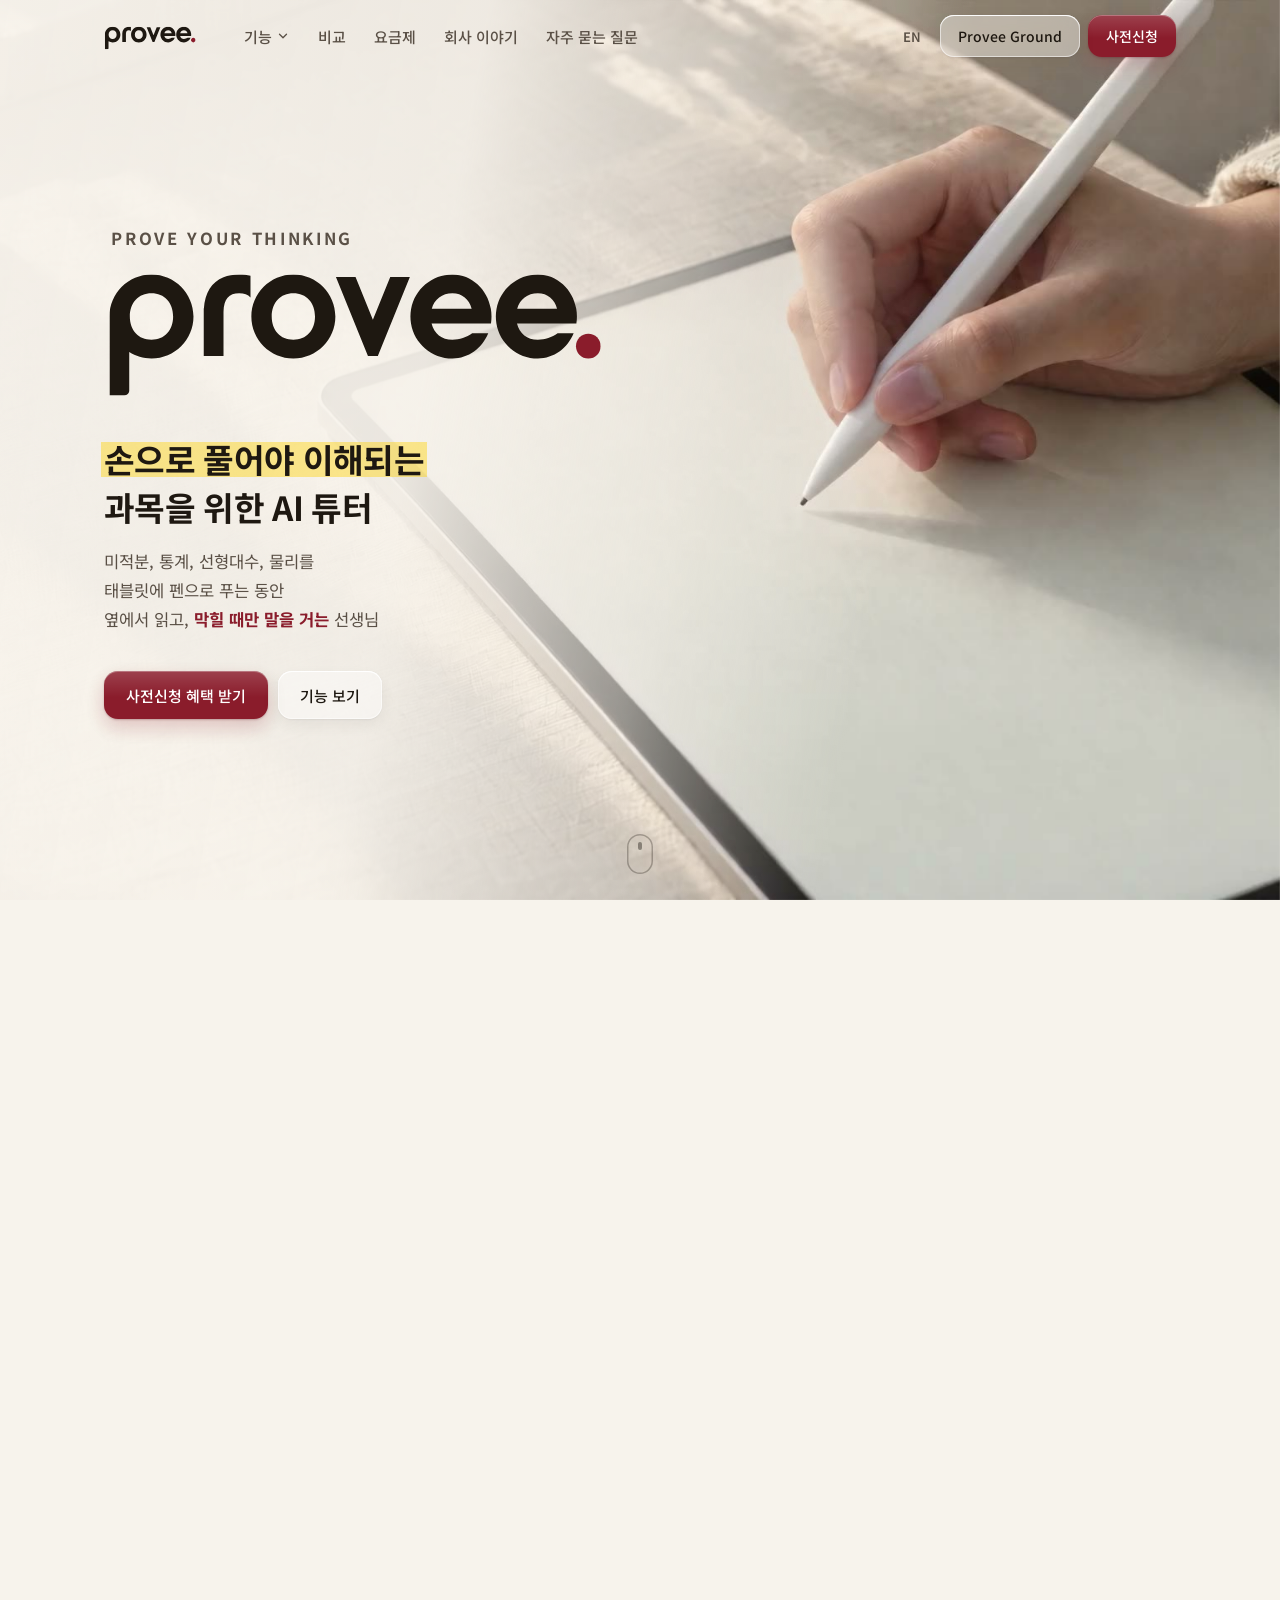
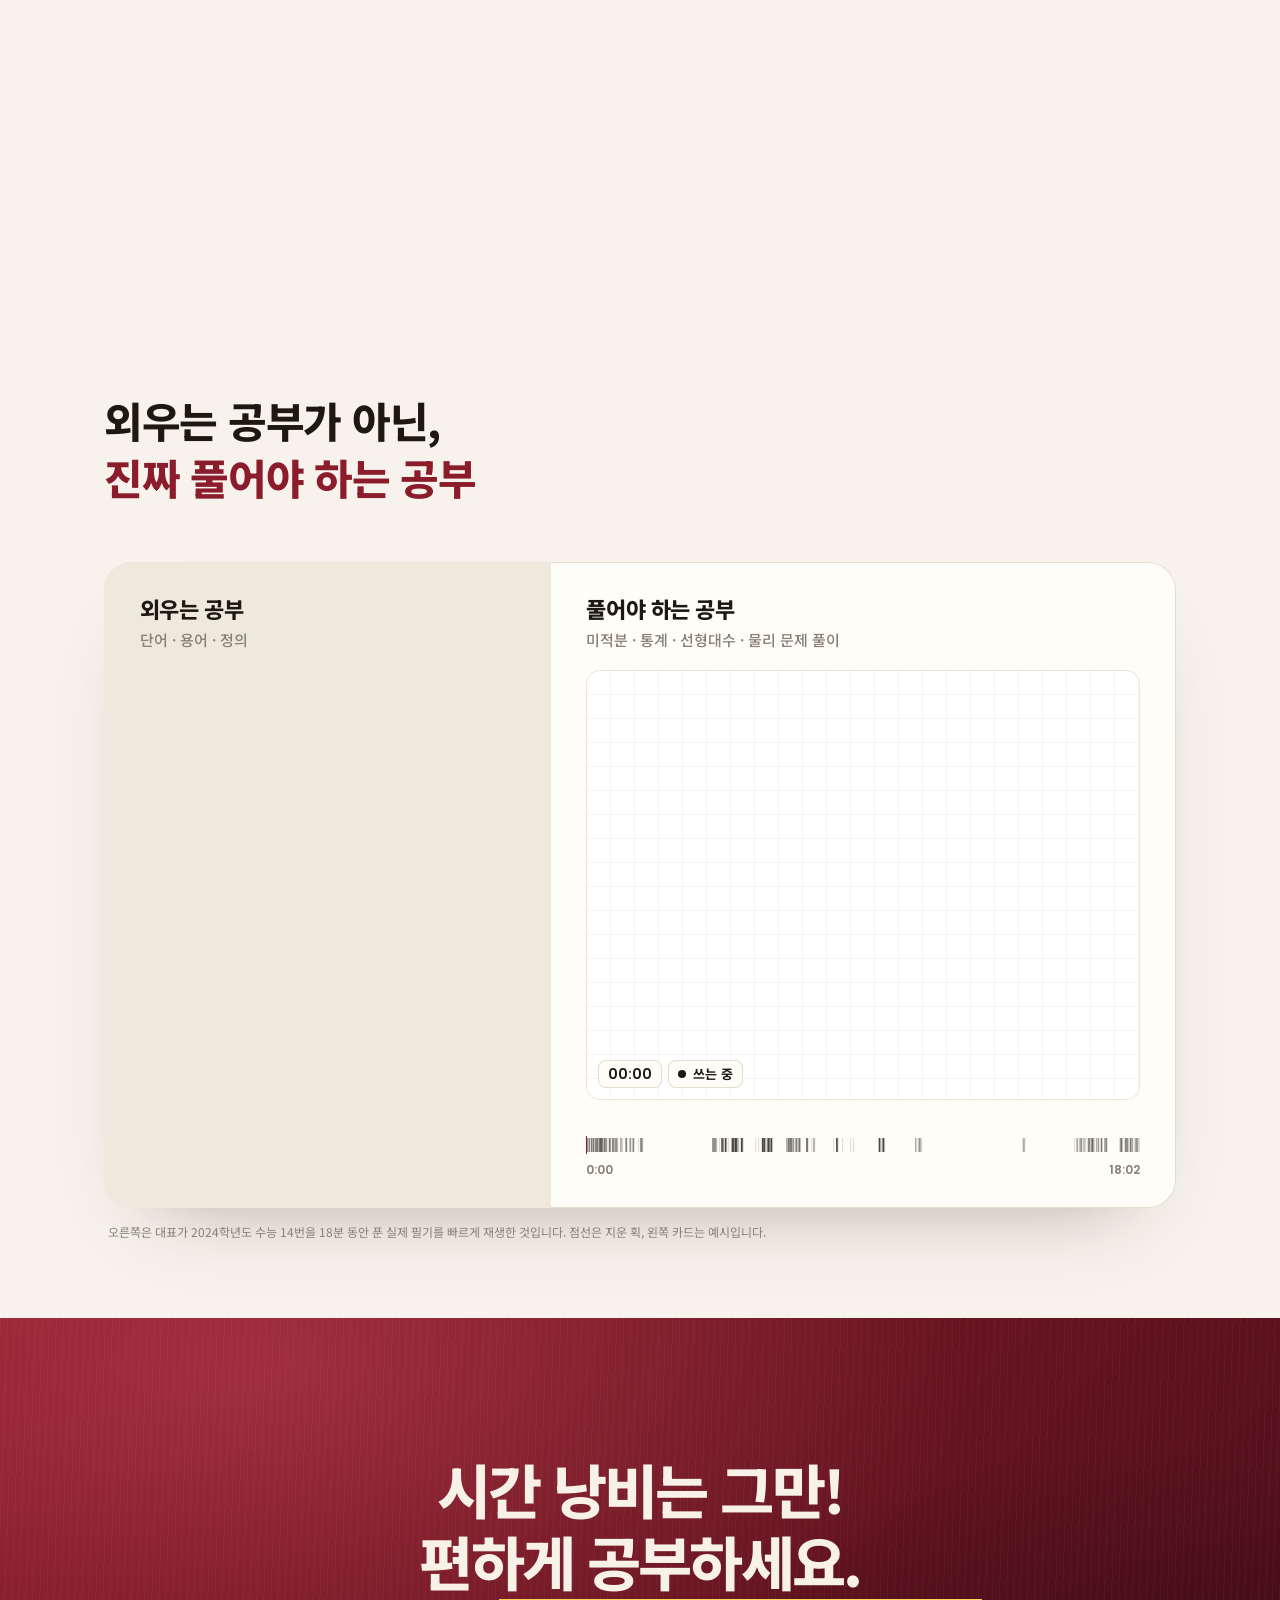
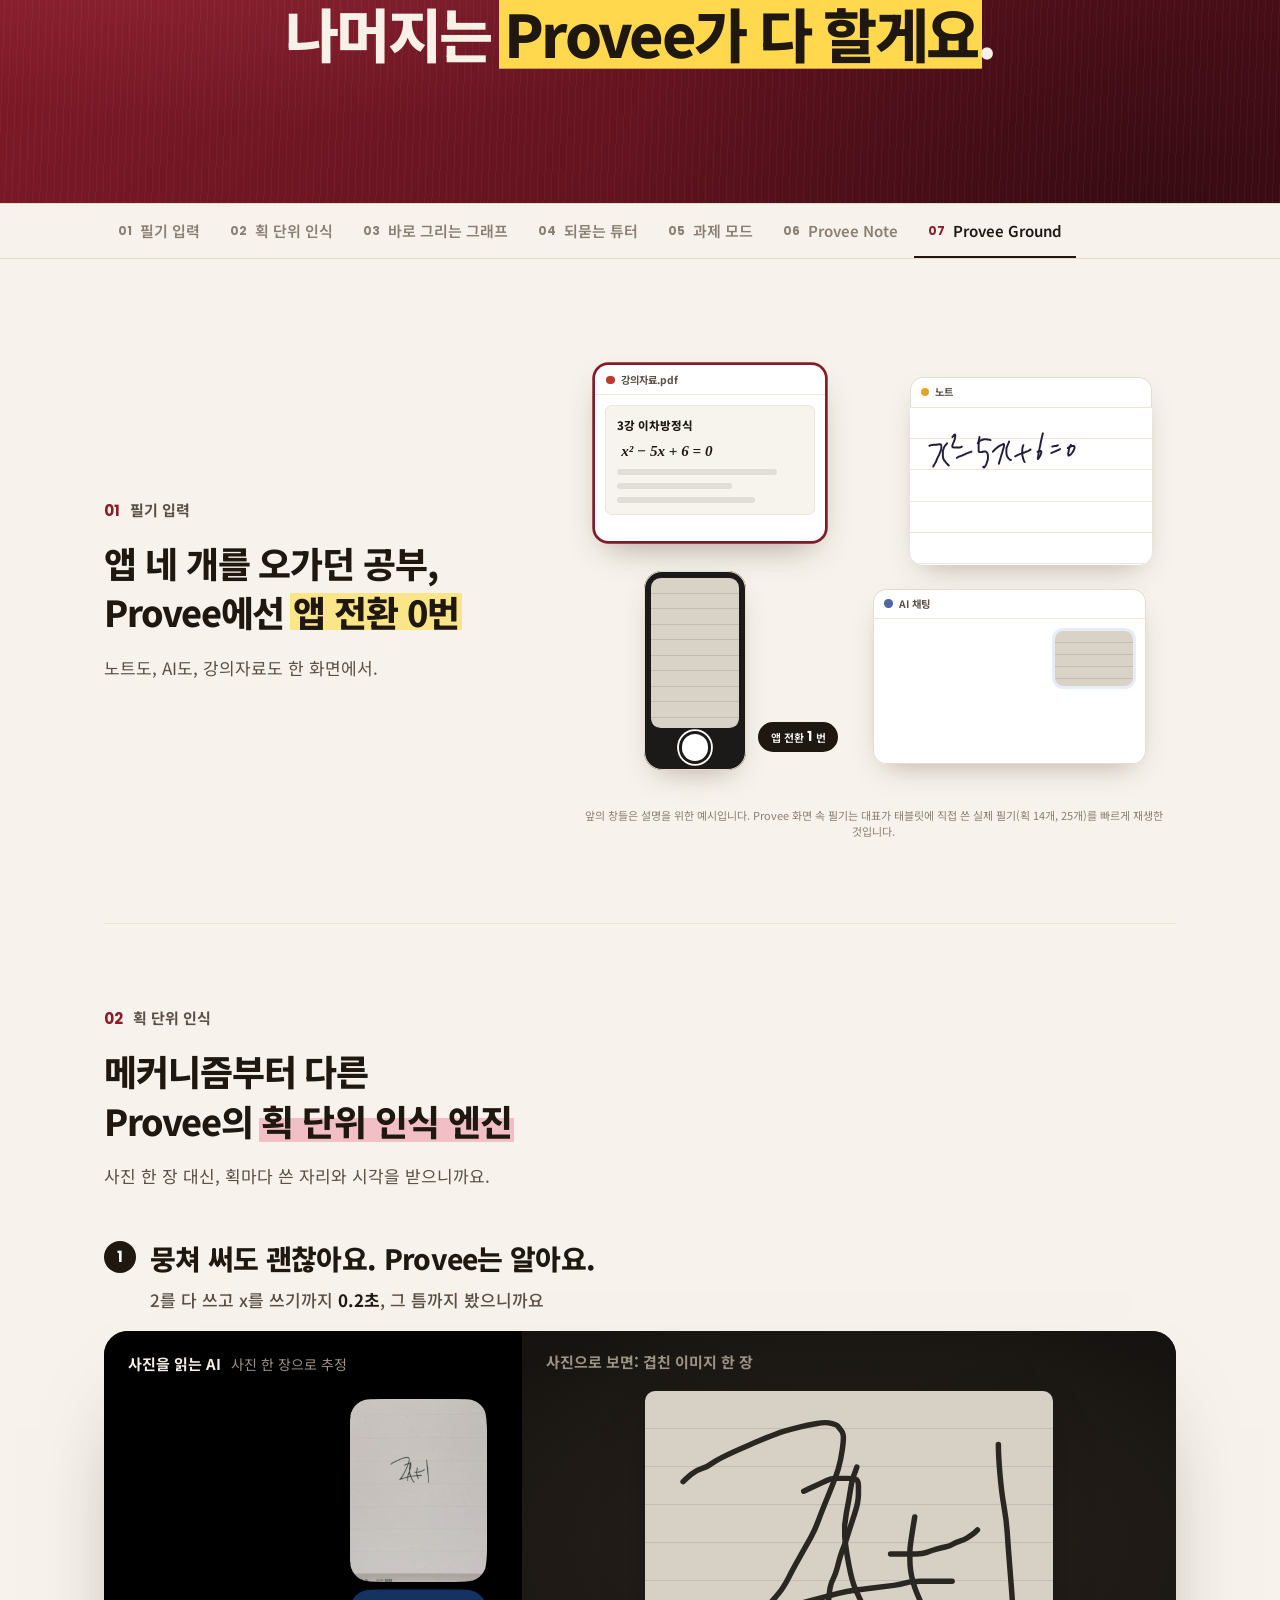
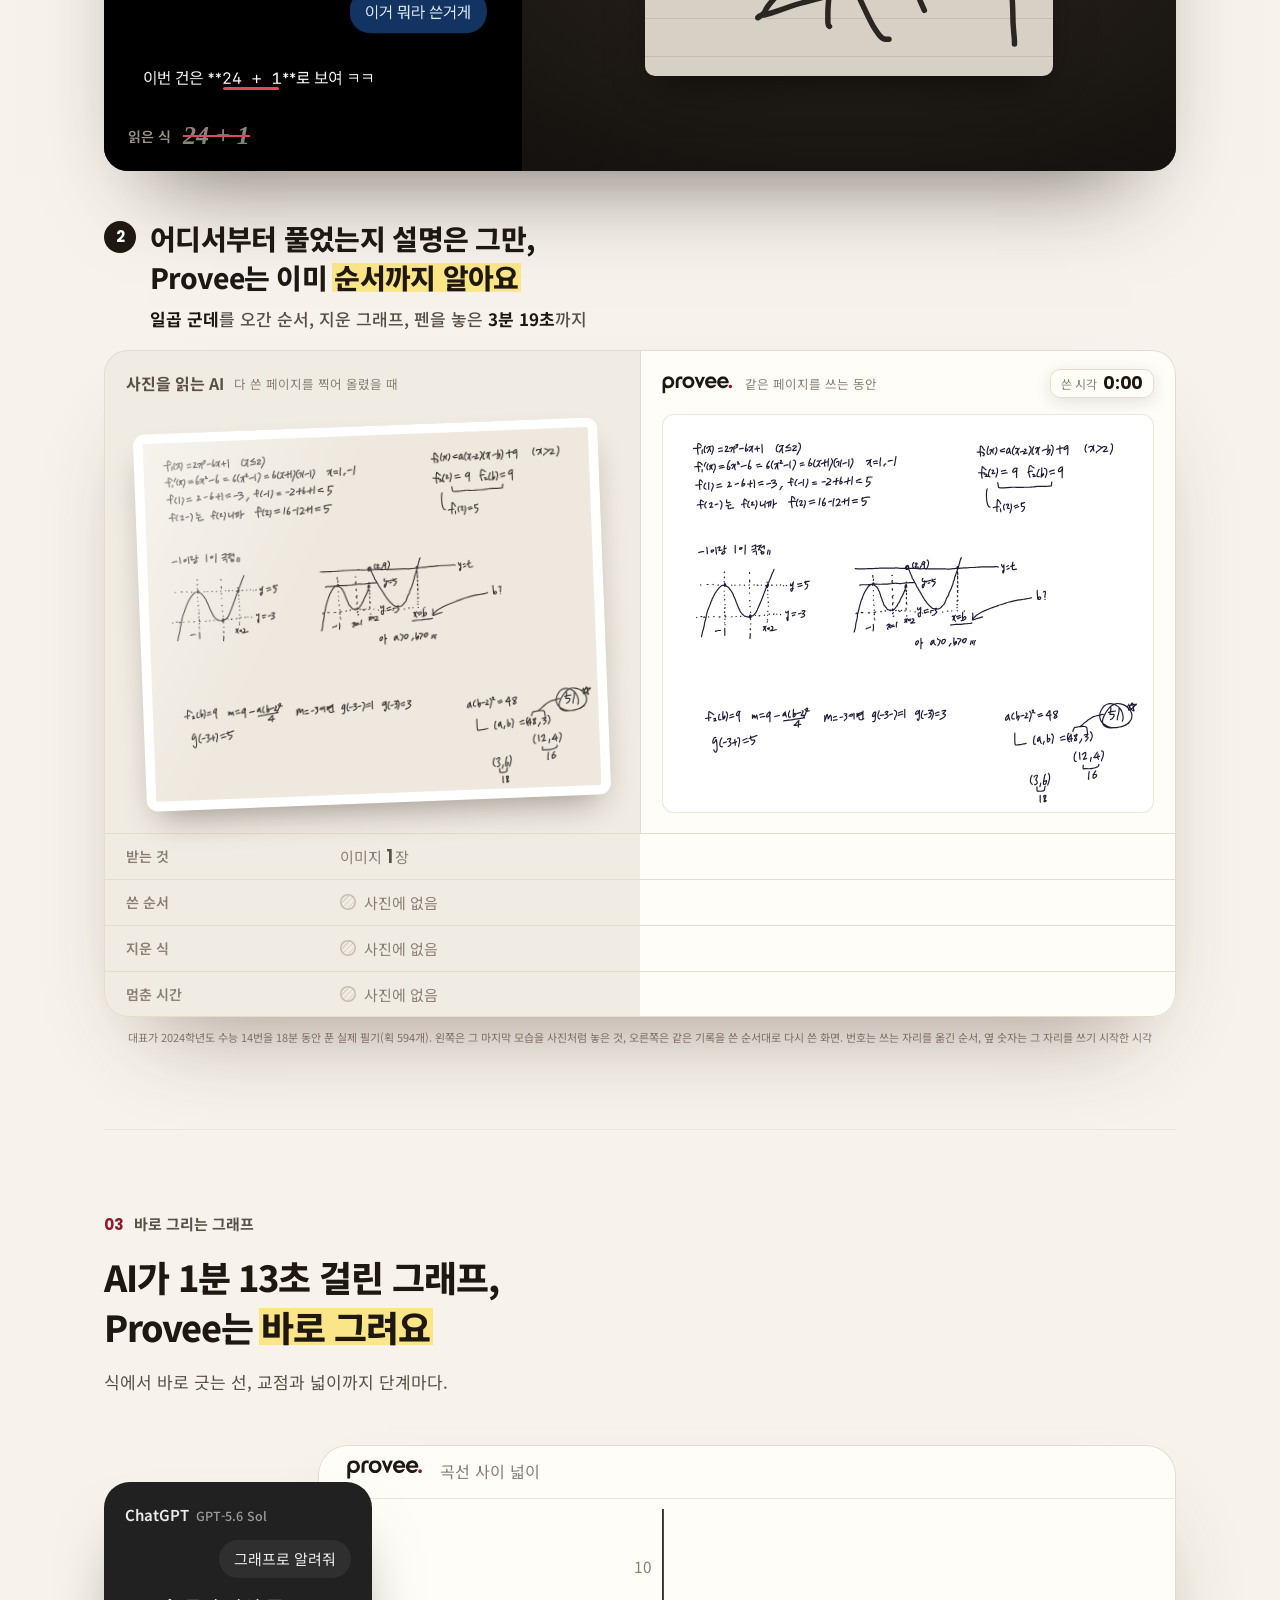
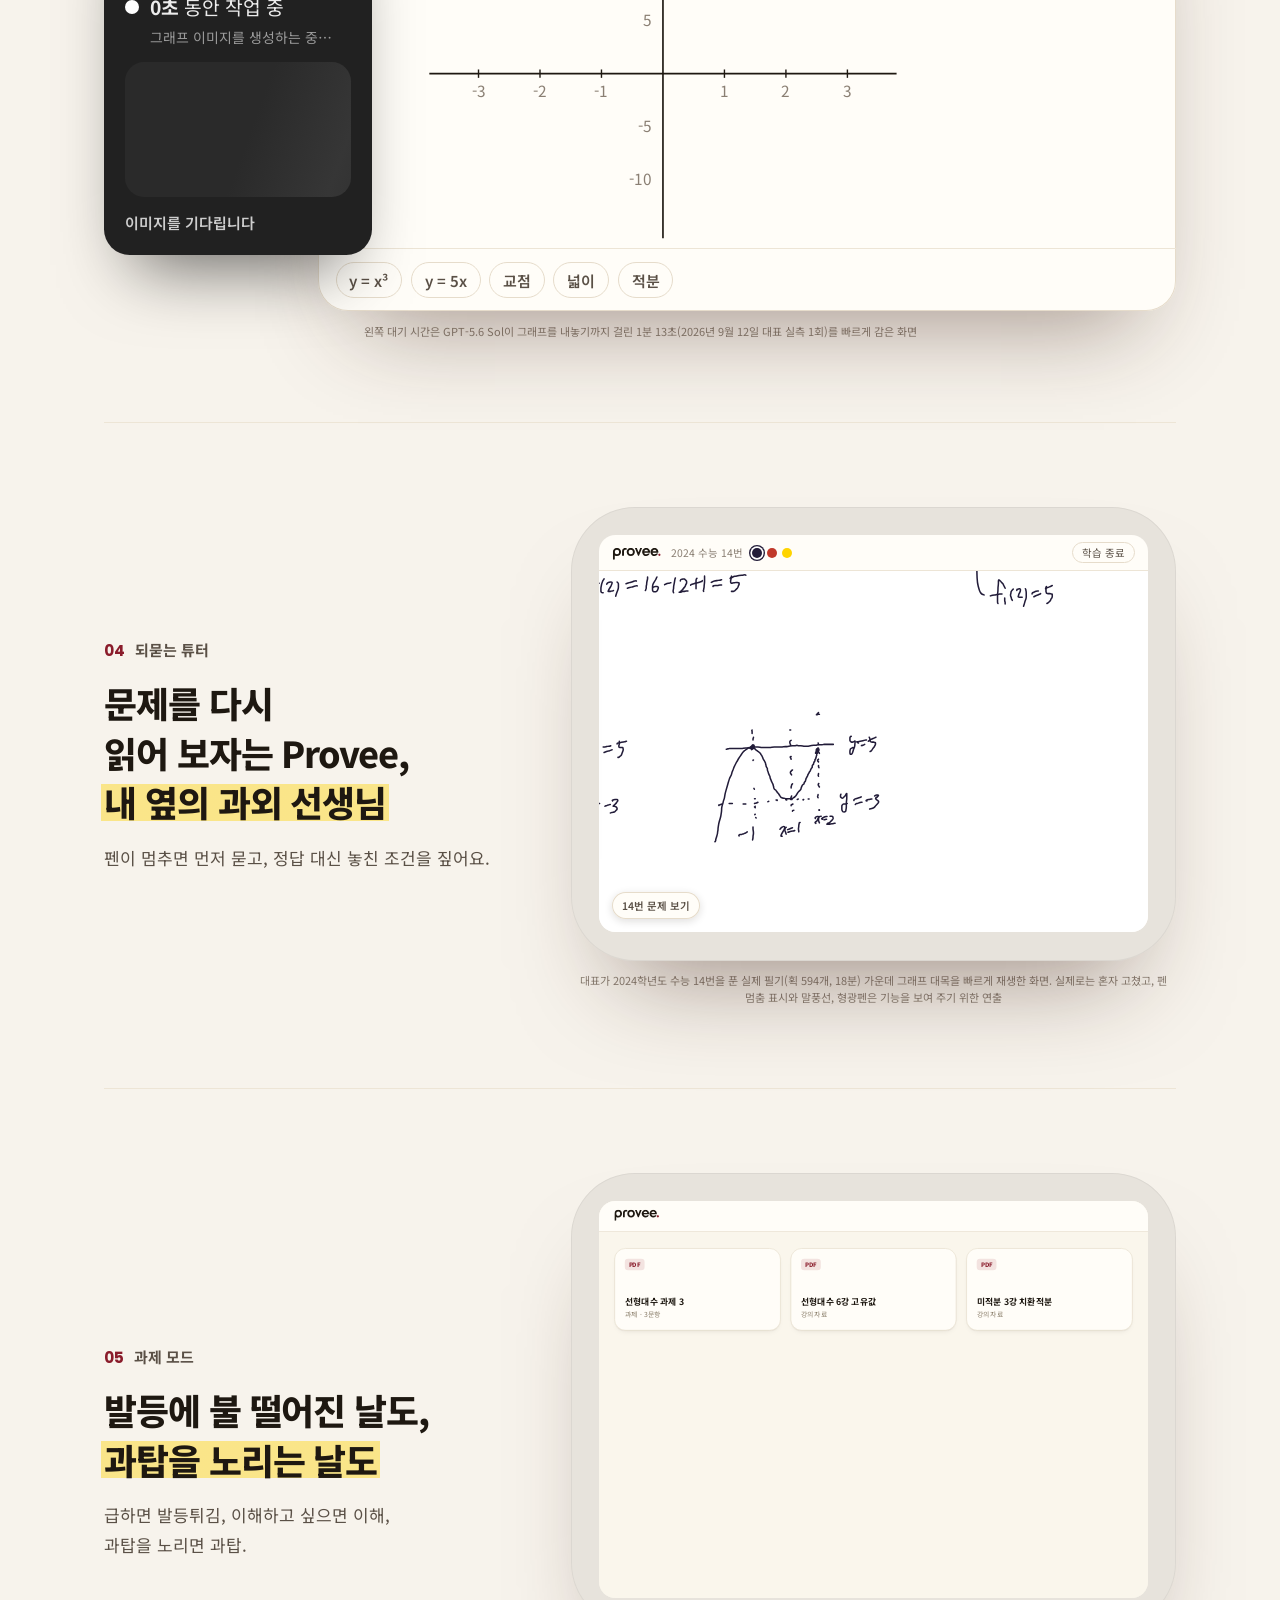
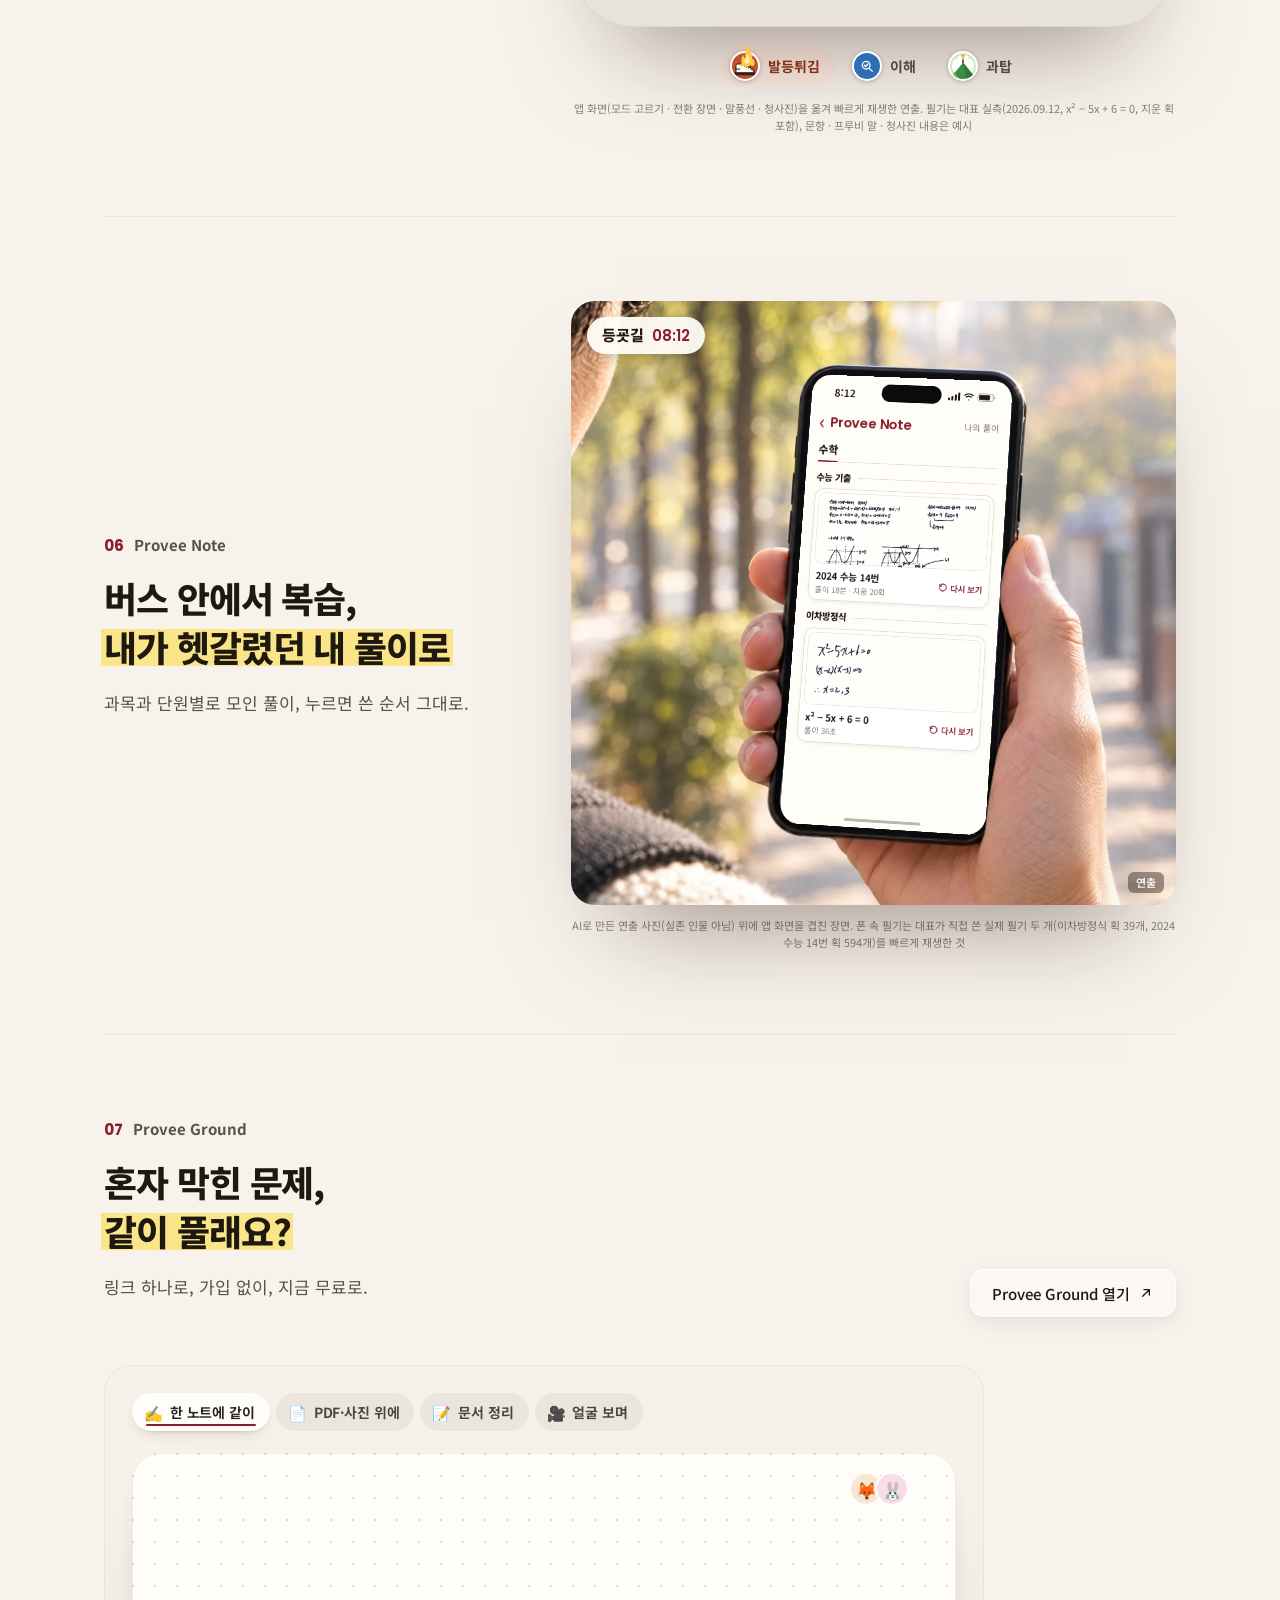
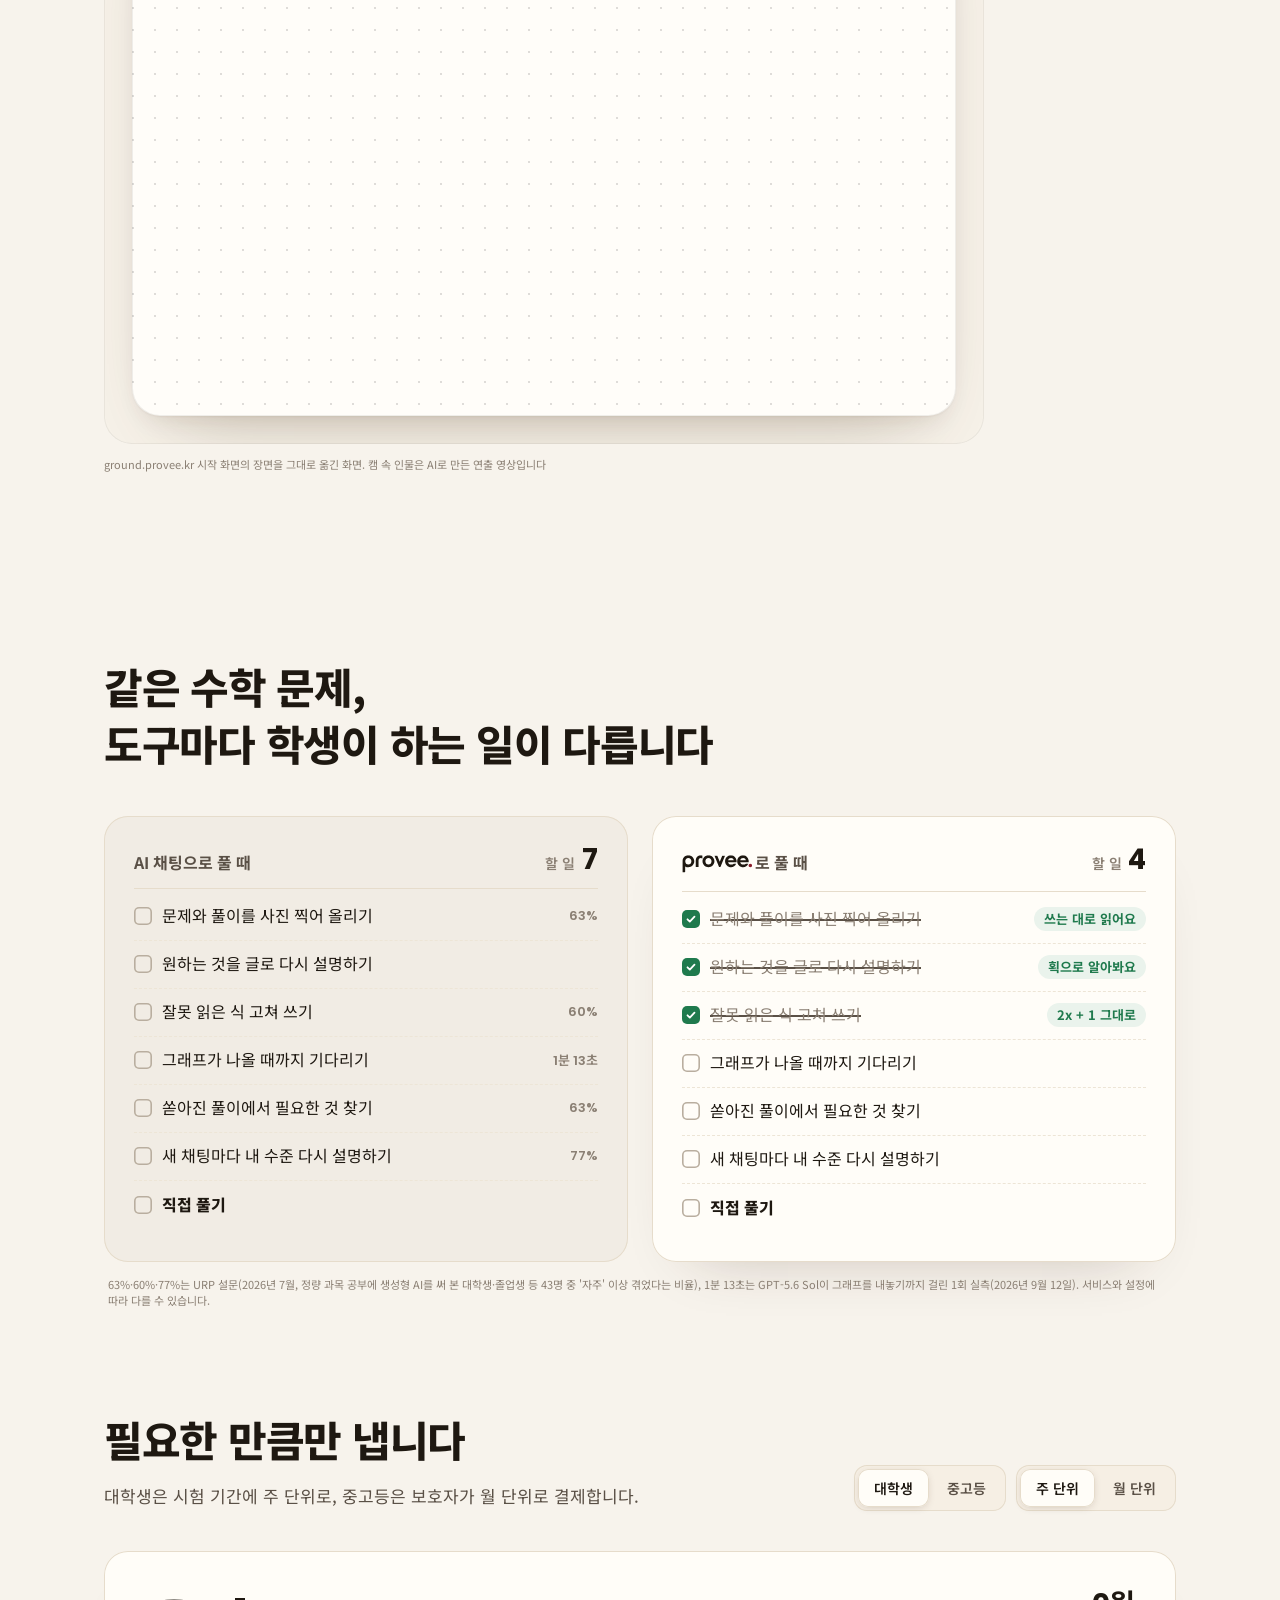
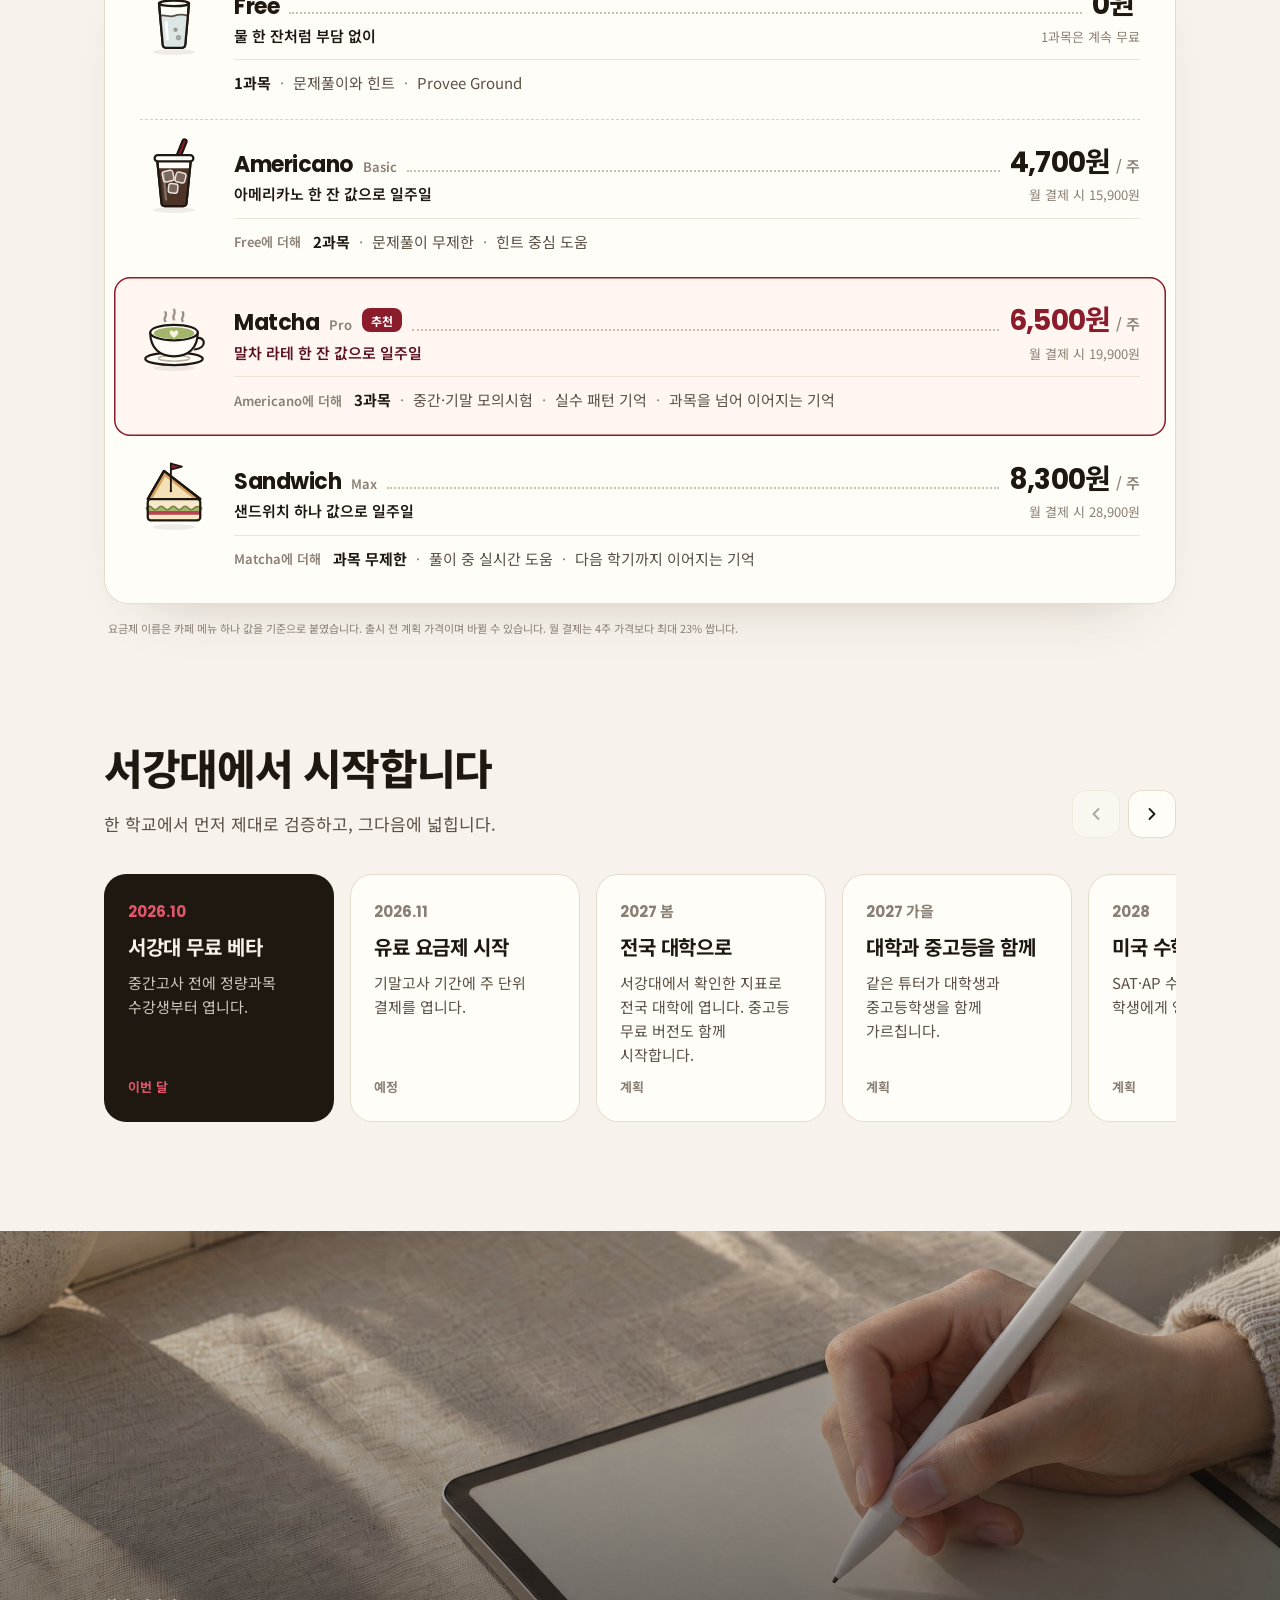
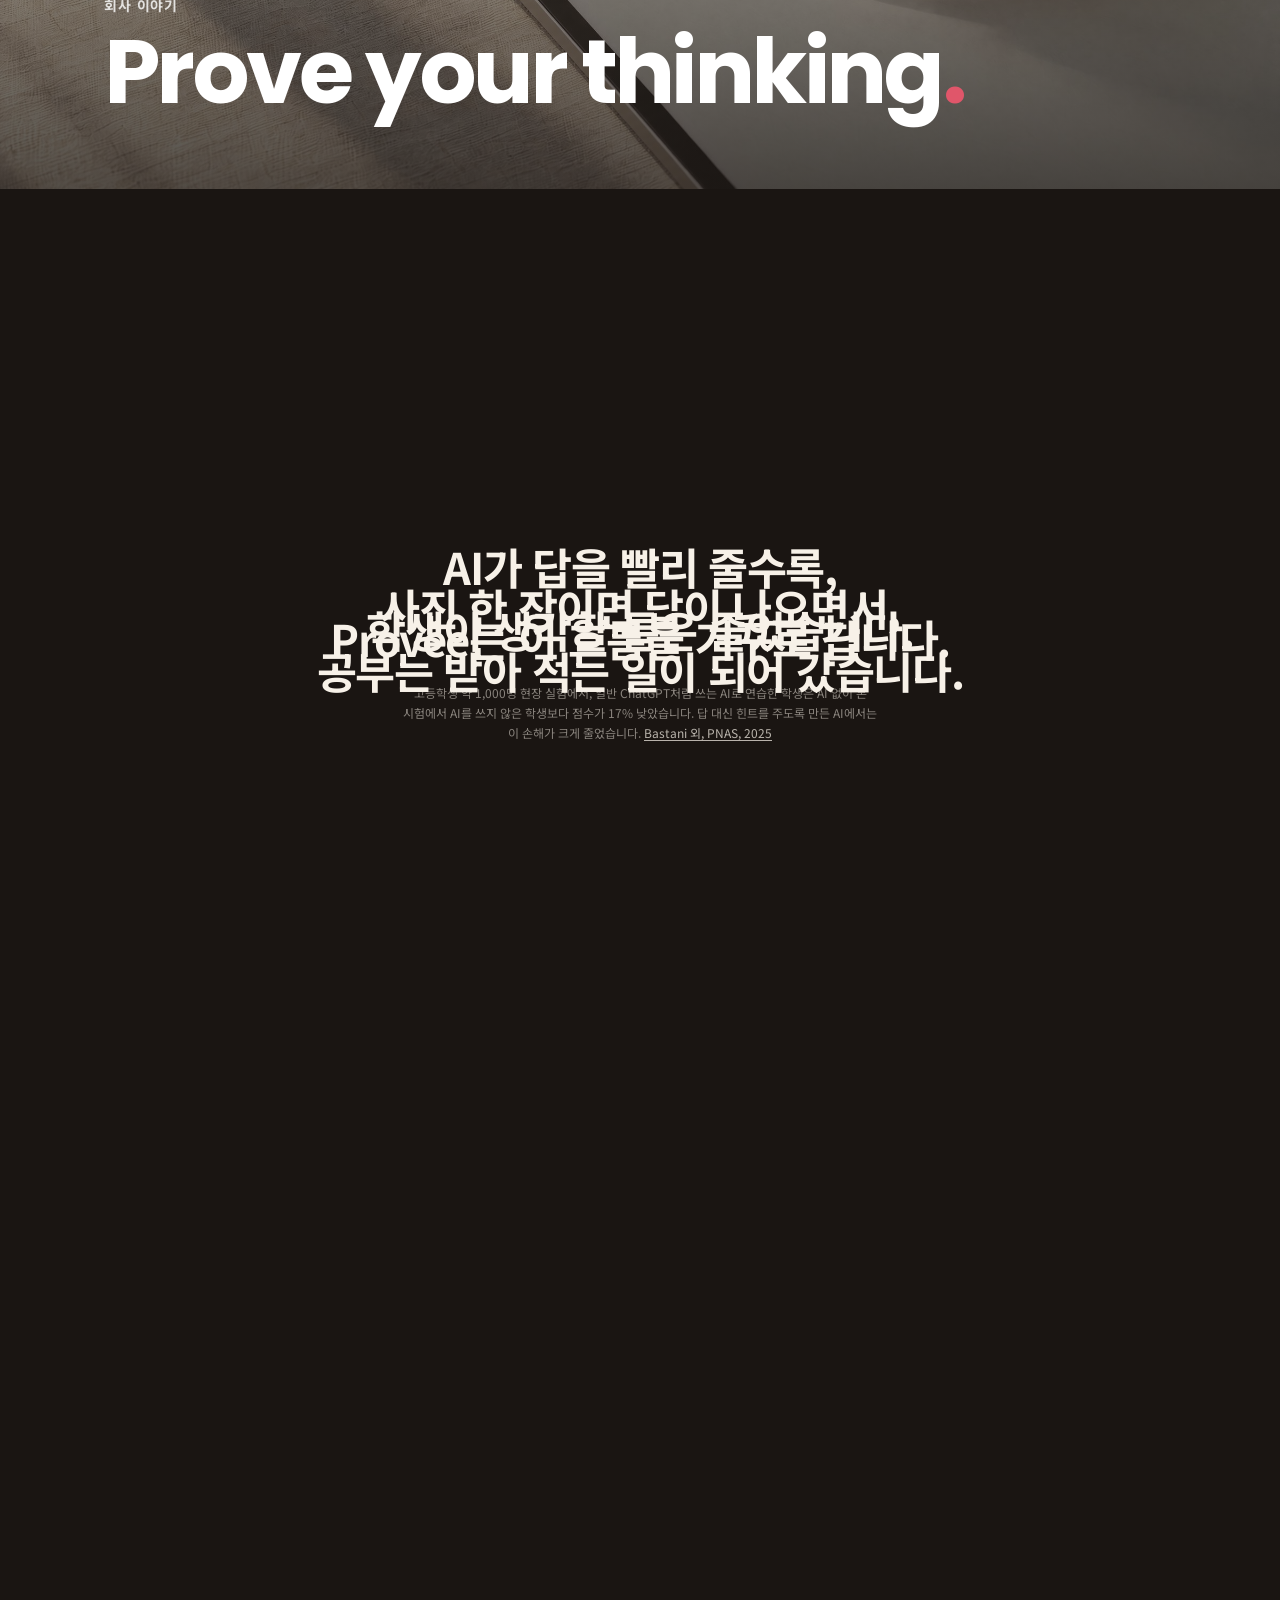
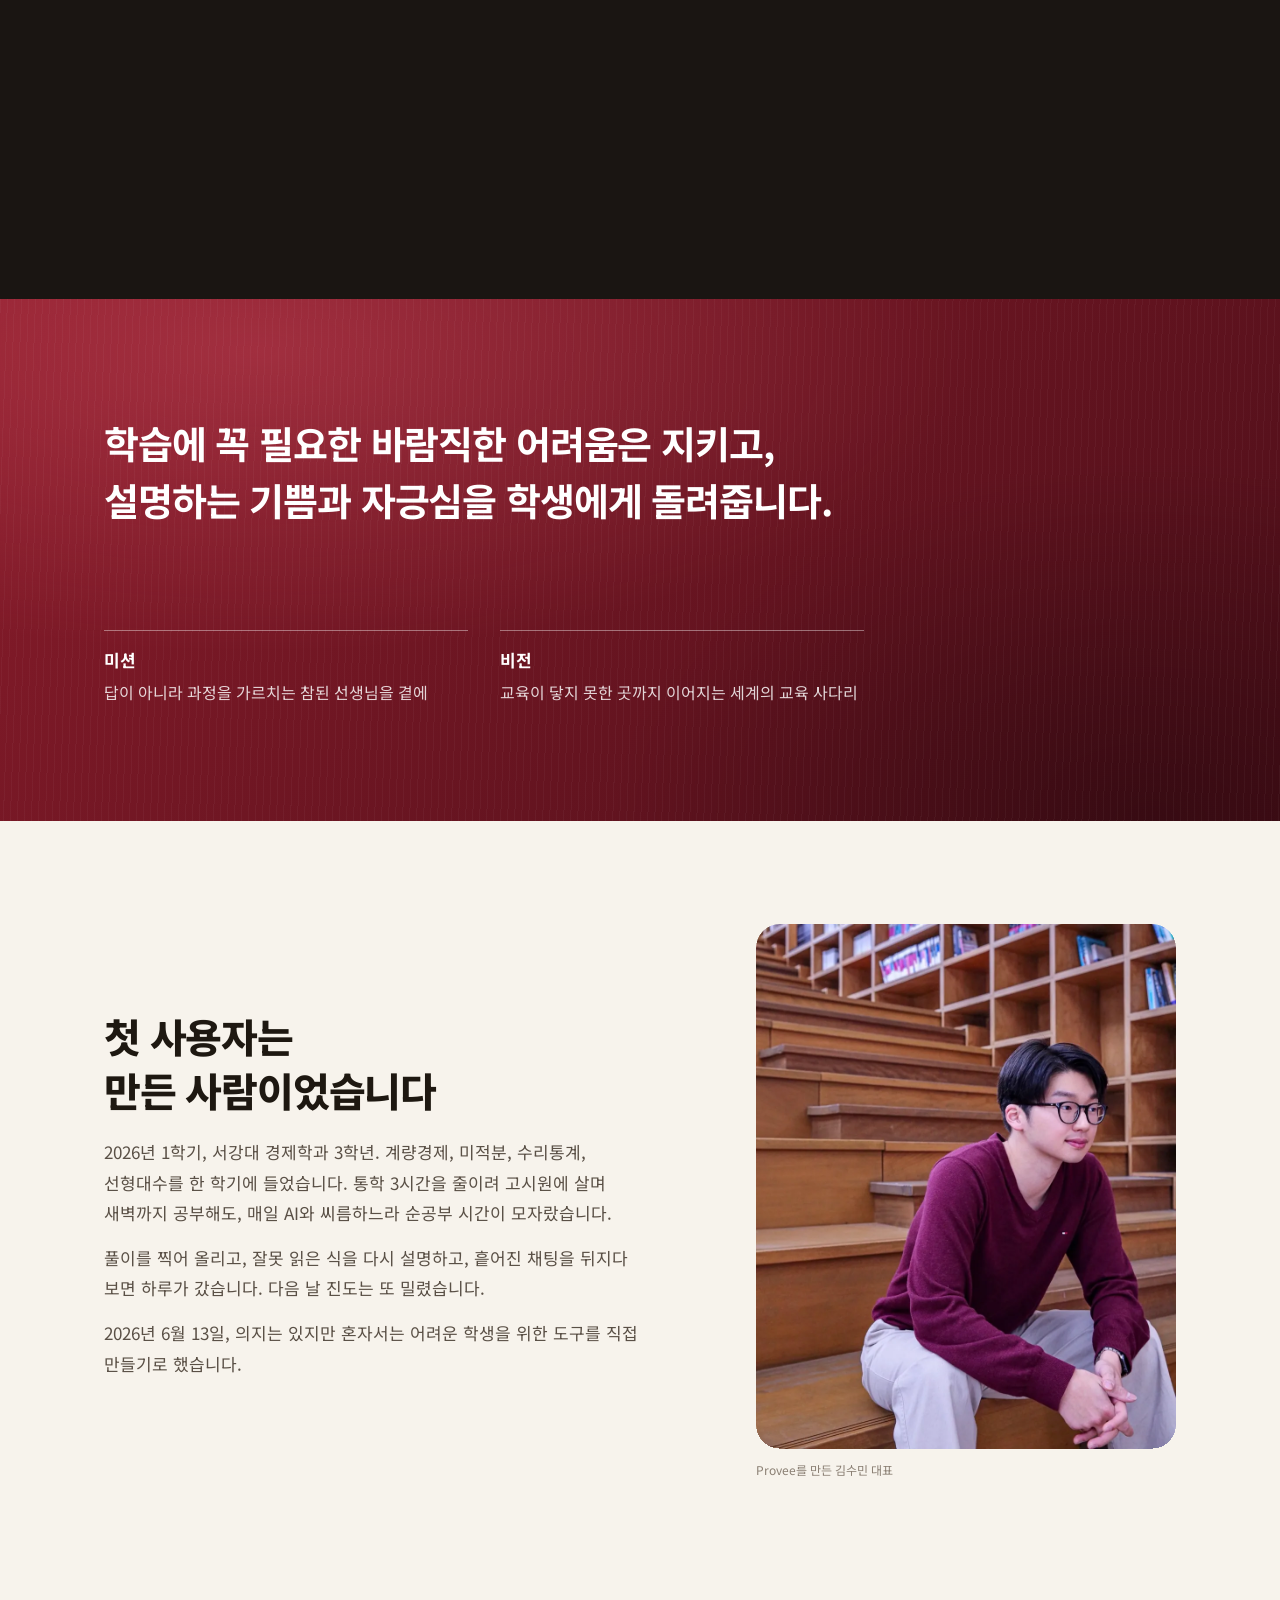
==== index.html @ 53f97d7e "검색어 안내 글 3개: 수학 AI 추천·대학 수학 AI·콴다 비교 콴다 정보는 공식 사이트 문구와 확인 날짜(2026-10-23)만 쓰고, 콴다가 더 맞는 경우도 같이 적음. 첫 " ====
<!doctype html>
<html lang="ko">
<head>
<meta charset="utf-8">
<meta name="viewport" content="width=device-width, initial-scale=1, viewport-fit=cover">
<meta name="description" content="Provee | 손으로 푸는 과정을 읽고, 답 대신 되물어 스스로 풀게 돕는 수학 AI 튜터">
<link rel="canonical" href="https://provee.kr/">
<meta name="naver-site-verification" content="380838b01038875e66f876c62305df5bd0bb6a5b">
<!-- 검색엔진·AI 답변용 정보. FAQ는 아래 #faq 화면 글과 똑같아야 한다(바꾸면 같이 바꾸기, 2026-10-19 SEO) -->
<script type="application/ld+json">{"@context": "https://schema.org", "@graph": [{"@type": "Organization", "@id": "https://provee.kr/#org", "name": "Provee", "alternateName": "프루비", "url": "https://provee.kr/", "logo": "https://provee.kr/assets/brand/apple-touch-icon.png", "sameAs": ["https://www.instagram.com/provee.kr/"]}, {"@type": "WebSite", "@id": "https://provee.kr/#site", "name": "Provee", "alternateName": "프루비", "url": "https://provee.kr/", "inLanguage": "ko-KR", "publisher": {"@id": "https://provee.kr/#org"}}, {"@type": "FAQPage", "@id": "https://provee.kr/#faq", "mainEntity": [{"@type": "Question", "name": "ChatGPT와 무엇이 다른가요?", "acceptedAnswer": {"@type": "Answer", "text": "ChatGPT도 사진 속 풀이를 읽고, 학습 모드에서는 답 대신 되묻기도 합니다. 차이는 무엇을 받느냐에 있습니다. Provee는 다 쓴 사진 한 장이 아니라 노트에 쓰는 획을 순서와 시각까지 받습니다. 그래서 풀이가 멈춘 자리에서 내가 쓴 식을 보고 막힌 곳에서만 먼저 묻고, 다 푼 뒤에는 Provee Note에서 쓴 순서 그대로 다시 볼 수 있습니다."}}, {"@type": "Question", "name": "언제부터 쓸 수 있나요?", "acceptedAnswer": {"@type": "Answer", "text": "2026년 10월, 서강대에서 무료 베타를 먼저 엽니다. 정량과목 수강생부터 시작해 2027년 봄에 전국 대학으로 넓힙니다."}}, {"@type": "Question", "name": "어떤 기기가 필요한가요?", "acceptedAnswer": {"@type": "Answer", "text": "펜으로 쓸 수 있는 태블릿이 가장 잘 맞습니다. 웹 브라우저에서 열리고, 앱도 함께 준비하고 있습니다."}}, {"@type": "Question", "name": "어떤 과목을 다루나요?", "acceptedAnswer": {"@type": "Answer", "text": "미적분, 통계, 선형대수, 계량경제, 물리처럼 손으로 풀며 배우는 과목입니다. 첫 학기는 서강대 정량과목에 맞춰 엽니다."}}, {"@type": "Question", "name": "답은 바로 알려 주지 않나요?", "acceptedAnswer": {"@type": "Answer", "text": "막힌 곳에서 먼저 되묻습니다. 그래도 어려우면 힌트를 한 단계씩 더 주고, 해설을 본 뒤에는 스스로 설명해 보게 합니다."}}, {"@type": "Question", "name": "내 필기 기록은 어디에 쓰이나요?", "acceptedAnswer": {"@type": "Answer", "text": "복습 재생과 막힌 곳을 찾는 데 씁니다. 자세한 처리 방식은 개인정보처리방침에 적어 두었습니다."}}, {"@type": "Question", "name": "Provee Ground는 무료인가요?", "acceptedAnswer": {"@type": "Answer", "text": "네. 링크 하나로 누구나 들어올 수 있습니다. 모두 나가면 방은 10분 뒤 사라지고 기록은 남지 않습니다."}}, {"@type": "Question", "name": "가격은 얼마인가요?", "acceptedAnswer": {"@type": "Answer", "text": "대학생은 1과목을 무료로 쓰고, 유료 요금제는 주 4,700원부터입니다."}}]}]}</script>
<meta property="og:type" content="website">
<meta property="og:url" content="https://provee.kr/">
<meta property="og:site_name" content="Provee">
<meta property="og:locale" content="ko_KR">
<meta property="og:title" content="Provee | 손으로 풀어야 이해되는 과목을 위한 AI 튜터">
<meta property="og:description" content="미적분, 통계, 선형대수, 물리를 펜으로 푸는 동안 옆에서 읽고, 막힐 때만 말을 거는 선생님. 10월, 서강대에서 먼저 엽니다.">
<meta property="og:image" content="https://provee.kr/assets/brand/og-cover-3.jpg">
<meta property="og:image:width" content="1200">
<meta property="og:image:height" content="630">
<meta property="og:image:alt" content="태블릿에 펜으로 쓰는 손 옆에 Provee. 손으로 풀어야 이해되는 과목을 위한 AI 튜터">
<meta name="twitter:card" content="summary_large_image">
<link rel="icon" href="assets/brand/favicon.svg">
<link rel="apple-touch-icon" href="assets/brand/apple-touch-icon.png">
<script src="i18n/en.js" defer></script>
<script>(function(){try{var q=location.search.match(/[?&]lang=(en|ko)\b/),h=document.documentElement,st;if(q?q[1]==="en":localStorage.getItem("provee.lang")==="en"){st=document.createElement("style");st.textContent="html.i18n-wait body{visibility:hidden}";document.head.appendChild(st);h.classList.add("i18n-wait");setTimeout(function(){h.classList.remove("i18n-wait")},1500)}}catch(e){}})()</script>
<title>Provee | 손으로 푸는 과목을 위한 AI 튜터</title>
<link rel="preconnect" href="https://fonts.googleapis.com">
<link rel="preconnect" href="https://fonts.gstatic.com" crossorigin>
<link rel="stylesheet" href="https://fonts.googleapis.com/css2?family=Noto+Sans+KR:wght@400;500;600;700;800&family=Poppins:wght@600;700&family=Caveat:wght@600;700&display=swap">
<link rel="stylesheet" href="ground/ground.css">
<script src="ground/scenes.js" defer></script>
<style>
:root{
  --ivory:#F7F3EC; --paper:#FFFDF8; --card:#F6EFE4; --ink:#1E1811; --ink2:#5A5046; --ink3:#8A7F73; --line:#E6DCCB; --rule:#EDE5D6;
  --wine:#8A1C2B; --wine-d:#5E1220; --wine-s:#F3E4E4; --pen:#221C39; --blue:#2F4C66;
  --font:"Noto Sans KR","Apple SD Gothic Neo",system-ui,sans-serif; --brand:"Poppins","Noto Sans KR",sans-serif; --hand:"Caveat","Bradley Hand",cursive;
  --ease:cubic-bezier(.2,0,0,1); --gut:clamp(20px,5vw,64px); --max:1200px; --hdr:72px;
}
*{box-sizing:border-box}
[hidden]{display:none!important}
html{scroll-behavior:smooth;scroll-padding-top:136px}
body{margin:0;background:var(--ivory);color:var(--ink);font-family:var(--font);-webkit-font-smoothing:antialiased;word-break:keep-all;overflow-wrap:anywhere}
a{color:inherit;text-decoration:none}
button{font:inherit;color:inherit;border:0;background:none;cursor:pointer;padding:0}
:focus-visible{outline:2px solid var(--wine);outline-offset:3px;border-radius:8px}
.wm{font-family:var(--brand);font-weight:700;letter-spacing:-.05em}
.wm i{font-style:normal;color:var(--wine)}
.wrap{max-width:var(--max);margin:0 auto;padding-inline:var(--gut)}
.sec{padding-block:clamp(72px,8vw,108px)}
.sec-h{max-width:40em}
.sec-h h2{margin:0;font-size:clamp(28px,3.4vw,42px);line-height:1.35;font-weight:800;letter-spacing:-.03em}
.sec-h p{margin:14px 0 0;font-size:17px;line-height:1.7;color:var(--ink2)}
.sec-h.c{margin-inline:auto;text-align:center}

/* ---------- header + mega menu ---------- */
.hdr{position:fixed;top:0;left:0;right:0;z-index:50;padding-top:env(safe-area-inset-top,0px);transition:background .2s var(--ease),box-shadow .2s var(--ease)}
.hdr.solid{background:rgba(247,243,236,.94);backdrop-filter:blur(14px);box-shadow:0 1px 0 var(--line)}
.hdr-in{max-width:var(--max);margin:0 auto;padding-inline:var(--gut);height:var(--hdr);display:flex;align-items:center;gap:32px}
.hdr .wm{font-size:26px;color:var(--ink)}
.gnb{display:flex;gap:2px;list-style:none;margin:0;padding:0}
.gnb>li{position:relative}
.gnb a,.gnb-b{display:flex;align-items:center;gap:4px;height:40px;padding-inline:13px;border-radius:10px;font-size:15px;font-weight:500;color:var(--ink2);transition:background .16s,color .16s}
.gnb a:hover,.gnb-b:hover,.gnb-b[aria-expanded="true"]{background:rgba(30,24,17,.05);color:var(--ink)}
.gnb a[aria-current="true"]{color:var(--ink);font-weight:700}
.gnb-b svg{transition:transform .2s var(--ease)}
.gnb-b[aria-expanded="true"] svg{transform:rotate(180deg)}
.mega{position:absolute;top:calc(100% + 12px);left:-16px;width:600px;background:var(--paper);border-radius:20px;box-shadow:0 30px 70px -24px rgba(60,30,20,.38),inset 0 0 0 1px var(--line);padding:10px;display:grid;grid-template-columns:1fr 1fr;gap:2px;opacity:0;visibility:hidden;transform:translateY(-6px);transition:opacity .18s var(--ease),transform .24s var(--ease),visibility 0s .24s}
.mega.on{opacity:1;visibility:visible;transform:none;transition:opacity .18s var(--ease),transform .24s var(--ease)}
.mega a{display:grid;grid-template-columns:30px 1fr;column-gap:10px;row-gap:2px;align-content:start;height:auto;padding:14px;border-radius:14px}
.mega a:hover{background:var(--card)}
.mega .n{grid-row:span 2;font:700 13px/1.6 var(--brand);color:var(--wine)}
.mega b{font-size:15px;color:var(--ink);font-weight:700}
.mega span{font-size:13px;color:var(--ink3);line-height:1.5}
.mega a.alt{background:var(--card)}
.mega a.alt:hover{background:#F0E6D6}
.hdr-r{margin-left:auto;display:flex;gap:8px;align-items:center}
.btn{display:inline-flex;align-items:center;justify-content:center;gap:8px;height:48px;padding-inline:22px;border-radius:14px;font-weight:500;font-size:15px;white-space:nowrap;transition:background .16s var(--ease),transform .16s var(--ease),box-shadow .16s}
.btn:active{transform:scale(.98)}
/* 은은한 글래스: 윗면에 빛이 맺히고 부드러운 그림자, 흰 버튼은 뒤가 흐리게 비침 */
.btn-w{background:linear-gradient(180deg,rgba(255,255,255,.16),rgba(255,255,255,0) 55%),var(--wine);color:#fff;box-shadow:inset 0 1px 0 rgba(255,255,255,.28),0 1px 2px rgba(90,15,28,.25),0 8px 20px rgba(138,28,43,.22)}
.btn-w:hover{background:linear-gradient(180deg,rgba(255,255,255,.16),rgba(255,255,255,0) 55%),var(--wine-d)}
.btn-l{background:rgba(255,255,255,.42);-webkit-backdrop-filter:blur(14px) saturate(1.4);backdrop-filter:blur(14px) saturate(1.4);color:var(--ink);box-shadow:inset 0 1px 0 rgba(255,255,255,.9),inset 0 0 0 1px rgba(255,255,255,.55),0 1px 2px rgba(30,24,17,.06),0 6px 18px rgba(30,24,17,.07)}
.btn-l:hover{background:rgba(255,255,255,.6)}
.hdr .btn{height:42px;padding-inline:18px;font-size:14px}
.burger{display:none;width:44px;height:44px;border-radius:12px;place-items:center}
@media (max-width:1020px){.gnb,.hdr .btn-l{display:none}.burger{display:grid}.hdr .btn-w{height:38px;padding-inline:14px;font-size:13px;border-radius:12px}}
/* 폰: 햄버거 옆에 작게. 자리가 빠듯하면 간격부터 줄인다 */
@media (max-width:599px){.hdr .wm,.hdr-r>*{flex:none;white-space:nowrap}.hdr-in{gap:12px}.hdr-r{gap:4px}.hdr .btn-w{height:34px;padding-inline:11px;border-radius:10px}.hdr .burger{width:40px;height:40px}}
.drawer{position:fixed;inset:0;z-index:60;background:var(--ivory);padding:calc(env(safe-area-inset-top,0px) + 6px) var(--gut) 28px;display:flex;flex-direction:column;overflow-y:auto;transform:translateY(-100%);transition:transform .28s var(--ease);visibility:hidden}
.drawer.on{transform:none;visibility:visible}
.drawer-top{display:flex;justify-content:space-between;align-items:center;min-height:66px}
.drawer a.l,.drawer summary{display:flex;align-items:center;justify-content:space-between;font-size:22px;font-weight:700;padding:15px 0;border-bottom:1px solid var(--line);cursor:pointer;list-style:none}
.drawer summary::-webkit-details-marker{display:none}
.drawer summary svg{transition:transform .2s}
.drawer details[open] summary svg{transform:rotate(180deg)}
.drawer .sub{display:grid;padding:6px 0 10px}
.drawer .sub a{display:flex;gap:12px;padding:11px 0;font-size:17px;font-weight:600;color:var(--ink2)}
.drawer .sub a small{font:700 13px/1.8 var(--brand);color:var(--wine)}
.drawer .btn{margin-top:auto;flex:none}
.drawer .d-cta{display:grid;gap:8px;margin-top:28px}

/* ---------- hero ---------- */
.hero{position:relative;min-height:min(100svh,920px);display:flex;align-items:center;overflow:hidden;background:#EDE6DA}
.hero-bg{position:absolute;inset:0;background:url(img/hero-pen.jpg) 70% 50%/cover no-repeat;transform:scale(1.04);animation:heroIn 2.4s var(--ease) forwards}
@keyframes heroIn{to{transform:scale(1)}}
.hero::before{content:"";position:absolute;inset:0;z-index:1;background:linear-gradient(100deg,rgba(247,243,236,.97) 0%,rgba(247,243,236,.93) 34%,rgba(247,243,236,.55) 52%,rgba(247,243,236,0) 68%)}
.hero-in{position:relative;z-index:2;width:100%;max-width:var(--max);margin:0 auto;padding:120px var(--gut) 72px;--wmfs:clamp(72px,11vw,150px)}
.eyebrow{font-size:13px;font-weight:700;letter-spacing:.16em;color:var(--ink2)}
/* 윗글 P의 세로획을 큰 Provee의 P 세로획에 맞춤(글자 옆 여백 .06em 보정), 윗글 밑과 P 윗선 간격은 큰 글씨의 .152배 */
.hero .eyebrow{margin:0 0 0 calc(var(--wmfs)*.06 - .06em);line-height:1}
.hero .wm{display:block;font-size:var(--wmfs);line-height:.95;color:var(--ink);margin-top:calc(var(--wmfs)*.032)}
.hero h1{margin:28px 0 0;font-size:clamp(24px,2.6vw,34px);line-height:1.45;font-weight:700;color:var(--ink);letter-spacing:-.02em}
/* 형광펜: 첫 줄에 투명한 노랑이 왼쪽에서 오른쪽으로 그어짐 */
.hero-hl{color:inherit;background:linear-gradient(rgba(255,210,0,.42),rgba(255,210,0,.42)) 0 58%/0% 72% no-repeat;padding-inline:.08em;margin-inline:-.08em;border-radius:.12em;-webkit-box-decoration-break:clone;box-decoration-break:clone;animation:heroHl .7s cubic-bezier(.55,.1,.3,1) .6s forwards}
@keyframes heroHl{to{background-size:100% 72%}}
.hero p{margin:16px 0 0;font-size:clamp(15px,1.3vw,17px);line-height:1.75;color:var(--ink2);max-width:30em}
.hero p b{color:var(--wine)}
.hero .cta{display:flex;gap:10px;flex-wrap:wrap;margin-top:36px}
.hero .fade{opacity:0;transform:translateY(14px);animation:up .6s var(--ease) forwards}
@keyframes up{to{opacity:1;transform:none}}
@media (max-width:760px){
  .hero{align-items:flex-end;min-height:760px}
  .hero-bg{background-position:72% 30%}
  .hero::before{background:linear-gradient(180deg,rgba(247,243,236,0) 0%,rgba(247,243,236,.4) 30%,rgba(247,243,236,.95) 55%,rgba(247,243,236,1) 100%)}
}

/* ---------- features ---------- */
.feats{position:relative;background:var(--ivory)}
.feats-head{padding-top:clamp(96px,11vw,150px);padding-bottom:40px}
.ftabs{position:sticky;top:var(--hdr);z-index:20;background:rgba(247,243,236,.94);backdrop-filter:blur(14px);box-shadow:0 1px 0 var(--line),0 -1px 0 var(--line)}
.ftabs-in{max-width:var(--max);margin:0 auto;padding-inline:var(--gut);display:flex;gap:2px;overflow-x:auto;scrollbar-width:none}
.ftabs-in::-webkit-scrollbar{display:none}
.ftabs a{flex:none;display:flex;align-items:center;gap:8px;height:54px;padding-inline:14px;font-size:15px;font-weight:600;color:var(--ink3);box-shadow:inset 0 -2px 0 transparent;transition:color .2s,box-shadow .2s}
.ftabs a small{font:700 12px var(--brand);color:var(--ink3);transition:color .2s}
.ftabs a:hover{color:var(--ink2)}
.ftabs a[aria-current="true"]{color:var(--ink);box-shadow:inset 0 -2px 0 var(--ink)}
.ftabs a[aria-current="true"] small{color:var(--wine)}
.frow{display:grid;grid-template-columns:.8fr 1.2fr;gap:clamp(32px,5vw,72px);align-items:center;padding-block:clamp(56px,6.5vw,92px);border-bottom:1px solid var(--rule)}
.frow:last-child{border-bottom:0}
.frow.wide{grid-template-columns:1fr;gap:clamp(28px,4vw,48px)}
.frow.wide .f-copy{display:grid;grid-template-columns:1fr auto;column-gap:48px;align-items:end}
.frow.wide .f-copy>*{grid-column:1}
/* 기능 소개로 들어가기 전 전환: 본문 폭 와인 상자가 화면 가운데로 올라오며 양옆 끝까지 펼쳐지는 가로 띠가 되고, 큰 제목이 뜬다.
   화면에 붙잡아 두지 않고 그대로 지나간다(세로는 화면의 약 54%). 스크롤 위치만 따른다 */
.f-bk{position:relative;height:clamp(360px,54vh,560px)}
.f-bk-pin{position:relative;height:100%;overflow:hidden;display:grid;place-items:center}
.f-bk-p{position:absolute;inset:0;clip-path:inset(var(--by,6%) var(--bx,8vw) round var(--br,28px));will-change:clip-path;
  background:radial-gradient(1200px 600px at 20% 10%,rgba(224,86,106,.35),transparent 60%),radial-gradient(900px 600px at 90% 100%,rgba(40,8,14,.6),transparent 60%),linear-gradient(135deg,#8A1C2B,#4A0E18)}
.f-bk-p::before{content:"";position:absolute;inset:0;background:repeating-linear-gradient(92deg,rgba(255,255,255,.035) 0 1px,transparent 1px 7px)}
.f-bk-c{position:relative;width:100%;max-width:var(--max);padding:0 var(--gut);display:grid;gap:22px;justify-items:center;text-align:center;color:#F7F1E8;opacity:var(--bt,0);transform:translateY(calc((1 - var(--bt,0))*28px))}
.f-bk h2{margin:0;font-size:clamp(32px,4.6vw,66px);line-height:1.22;font-weight:800;letter-spacing:-.045em;text-wrap:balance}
.f-bk .f-hl{color:inherit;background:linear-gradient(#FFD84D,#FFD84D) 0 60%/0% 82% no-repeat;transition:background-size .7s var(--ease),color .3s var(--ease) .15s}
.f-bk .f-hl.on{background-size:100% 82%;color:var(--ink)}
@media (prefers-reduced-motion:reduce){.f-bk-p{clip-path:none}.f-bk-c{opacity:1;transform:none}}
.f-nw{white-space:nowrap}
.frow.wide .f-copy .f-side{grid-column:2;grid-row:1/span 4;align-self:end;display:grid;gap:12px;justify-items:end}
.f-copy{display:flex;flex-direction:column;gap:16px;opacity:0;transform:translateY(16px);transition:opacity .45s var(--ease),transform .5s var(--ease)}
.f-vis{min-width:0;opacity:0;transform:translateY(24px) scale(.98);transition:opacity .5s var(--ease) .06s,transform .55s var(--ease) .06s}
.frow.in .f-copy,.frow.in .f-vis{opacity:1;transform:none}
.f-hl{color:inherit;background:linear-gradient(rgba(255,210,0,.42),rgba(255,210,0,.42)) 0 58%/0% 72% no-repeat;padding-inline:.08em;margin-inline:-.08em;border-radius:.12em;-webkit-box-decoration-break:clone;box-decoration-break:clone;transition:background-size .7s cubic-bezier(.55,.1,.3,1) .45s}
.f-hl.on{background-size:100% 72%}
/* 02 제목의 엔진 이름: 아래 장점 문장들의 노란 형광펜과 구분되게 분홍 띠. 글자 폭만큼 가로로 꽉 차고 세로는 아래쪽 낮은 띠, 화면에 들어오면 왼쪽부터 칠해진다 */
.f-ul{white-space:nowrap;padding-inline:.06em;margin-inline:-.06em;background:linear-gradient(rgba(232,112,138,.4),rgba(232,112,138,.4)) 0 88%/0% 46% no-repeat;-webkit-box-decoration-break:clone;box-decoration-break:clone;transition:background-size .7s var(--ease) .1s}
.f-ul.on{background-size:100% 46%}
html[lang="en"] .f-ul{white-space:normal}
.fk{display:flex;align-items:baseline;gap:10px;font-size:15px;font-weight:700;color:var(--ink2)}
.fk b{font:700 15px var(--brand);color:var(--wine)}
.f-copy h3{margin:0;font-size:clamp(26px,2.8vw,36px);line-height:1.38;font-weight:800;letter-spacing:-.03em}
.f-copy p{margin:0;font-size:17px;line-height:1.75;color:var(--ink2);max-width:30em}
.fstat{display:flex;align-items:center;gap:14px;margin-top:6px;padding-top:18px;border-top:1px solid var(--line);max-width:30em}
.fstat>b{flex:none;font:700 32px/1 var(--brand);letter-spacing:-.03em;color:var(--ink)}
.fstat>span{font-size:14px;line-height:1.55;color:var(--ink2)}
@media (max-width:900px){.frow,.frow.wide{grid-template-columns:1fr;gap:32px}.frow.wide .f-copy{display:flex;align-items:stretch}.frow.wide .f-copy .f-side{justify-items:start}}

/* tooltip */
.tip{position:relative;display:inline-grid;place-items:center;flex:none;width:22px;height:22px;border-radius:50%;box-shadow:inset 0 0 0 1.5px #B8AD9F;color:var(--ink3);font:700 12px/1 var(--brand);cursor:help;vertical-align:middle}
.tip::after{content:attr(data-tip);display:none;position:absolute;z-index:30;bottom:calc(100% + 10px);left:-10px;width:max-content;max-width:min(300px,calc(100vw - 64px));background:var(--ink);color:#F7F1E8;font:500 13px/1.6 var(--font);letter-spacing:0;text-align:left;padding:10px 12px;border-radius:10px;box-shadow:0 12px 30px -10px rgba(0,0,0,.45);white-space:normal;animation:tipIn .18s var(--ease)}
.tip:hover::after,.tip:focus-visible::after,.tip.on::after{display:block}
@keyframes tipIn{from{opacity:0;transform:translateY(4px)}}

/* segmented control */
.seg{display:inline-flex;gap:2px;padding:4px;border-radius:13px;background:var(--card);box-shadow:inset 0 0 0 1px var(--line)}
.seg button{height:38px;padding-inline:16px;border-radius:10px;font-size:14px;font-weight:600;color:var(--ink2);transition:background .2s,color .2s,box-shadow .2s}
.seg button[aria-selected="true"]{background:var(--paper);color:var(--ink);box-shadow:0 2px 8px -3px rgba(60,30,20,.25),inset 0 0 0 1px var(--line)}

/* ---------- scene common ---------- */
.dev{container-type:inline-size;position:relative;width:100%;aspect-ratio:4/3;background:#E7E3DC;border-radius:5cqw;padding:2.2cqw;box-shadow:0 60px 100px -50px rgba(60,30,20,.5),inset 0 0 0 1px rgba(0,0,0,.05)}
.scr{position:relative;height:100%;border-radius:3cqw;overflow:hidden;background:var(--paper);display:flex;flex-direction:column}
.bar{flex:none;display:flex;align-items:center;gap:1.6cqw;height:6.6cqw;padding-inline:2.4cqw;border-bottom:1px solid var(--rule);font-size:1.9cqw;color:var(--ink3)}
.bar .wm{font-size:2.5cqw;color:var(--ink)}
.bar .end{margin-left:auto;border:1px solid var(--line);border-radius:99px;padding:.4cqw 1.6cqw;color:var(--ink2)}
.dots{display:flex;gap:.9cqw}.dots i{width:1.8cqw;height:1.8cqw;border-radius:50%;display:block}
/* 04 상황 설명: 위로 볼록한 곡선을 그린 순간 필기 위쪽 가운데에 떴다가, 튜터가 말을 걸면 사라진다 */
.sit{position:absolute;left:50%;top:8.2cqw;z-index:3;max-width:88%;margin:0;padding:1.2cqw 2.4cqw;border-radius:99px;background:var(--ink);color:#fff;font-size:2.1cqw;font-weight:600;line-height:1.4;text-align:center;white-space:nowrap;box-shadow:0 1.2cqw 3.6cqw -1cqw rgba(30,24,17,.45);opacity:0;transform:translate(-50%,-1.4cqw);transition:opacity .25s var(--ease),transform .35s var(--ease);pointer-events:none}
.sit.on{opacity:1;transform:translate(-50%,0)}
.scap{margin:12px 0 0;font-size:11px;line-height:1.5;color:var(--ink3);text-align:center}
.nb{position:absolute;left:0;right:0;bottom:0;top:6.6cqw;background:#fff}
.nb.lined{background:#fff repeating-linear-gradient(to bottom,transparent 0 6.4cqw,var(--rule) 6.4cqw calc(6.4cqw + 1px))}
.nb canvas{position:absolute;inset:0;width:100%;height:100%}
.pop{position:absolute;right:2.6cqw;bottom:2.6cqw;width:42%;background:var(--card);border-radius:3cqw;box-shadow:0 3cqw 6cqw -2cqw rgba(60,30,20,.4);padding:2.4cqw;display:grid;gap:1.6cqw;opacity:0;transform:translateY(2cqw);transition:opacity .22s var(--ease),transform .3s cubic-bezier(.2,0,0,1.2)}
.pop.on{opacity:1;transform:none}
.pop .who{display:flex;align-items:center;gap:1.2cqw;font-size:1.9cqw;font-weight:700;color:var(--wine)}
.pop .who b{width:3.6cqw;height:3.6cqw;border-radius:50%;background:var(--wine);color:#fff;display:grid;place-items:center;font:700 1.8cqw/1 var(--brand)}
.pop p{margin:0;font-size:2.3cqw;line-height:1.55;font-weight:600;color:var(--ink)}
.pop .btns{display:flex;justify-content:flex-end;gap:1cqw;flex-wrap:wrap}
.pop .btns span{border:.25cqw solid var(--wine);color:var(--wine);background:var(--paper);border-radius:99px;padding:.8cqw 2cqw;font-size:1.9cqw;font-weight:700;transition:all .2s var(--ease);position:relative}
.pop .btns span.tap{background:var(--wine);color:#fff}
.tapdot{position:absolute;width:7cqw;height:7cqw;border-radius:50%;background:rgba(30,24,17,.18);transform:scale(.3);opacity:0;pointer-events:none}
.tapdot.on{animation:tap .4s var(--ease)}
@keyframes tap{0%{opacity:1;transform:scale(.3)}100%{opacity:0;transform:scale(1.2)}}

/* 01 input: 강의자료·노트·카메라·AI 채팅 창 사이를 오가다(왔다 갔다), Provee 한 화면으로 합쳐진다. 좌표는 무대 너비 기준(cqw, 무대 100×75) */
.hop{container-type:inline-size;position:relative;width:100%;aspect-ratio:4/3}
.hop.rs *,.cin.rs *{transition:none!important}
.hop-sc{position:absolute;inset:0;transition:opacity .45s var(--ease) .3s}
.hop.mg .hop-sc{opacity:0}
.hop-tr{position:absolute;inset:0;width:100%;height:100%;overflow:visible;pointer-events:none;z-index:3}
.hop-tr path{fill:none;stroke:var(--wine);stroke-width:.32;stroke-linecap:round;opacity:.5;stroke-dasharray:1;stroke-dashoffset:1;transition:stroke-dashoffset .3s var(--ease)}
.hop-tr path.on{stroke-dashoffset:0}
.hop-tr circle{fill:var(--wine)}
.hw{position:absolute;display:flex;flex-direction:column;background:#fff;border-radius:2.2cqw;overflow:hidden;box-shadow:0 2cqw 5cqw -2cqw rgba(60,30,20,.35),inset 0 0 0 1px var(--line);transform-origin:0 0;transition:transform .7s cubic-bezier(.6,0,.2,1),opacity .45s var(--ease) .25s,box-shadow .18s}
.hw.act{box-shadow:0 2.4cqw 6cqw -2cqw rgba(60,30,20,.45),0 0 0 .45cqw var(--wine)}
.hw-t{flex:none;display:flex;align-items:center;gap:1cqw;height:5cqw;padding-inline:1.8cqw;border-bottom:1px solid var(--rule);font-size:max(1.7cqw,10px);font-weight:700;color:var(--ink2);white-space:nowrap}
.hw-t i{flex:none;width:1.4cqw;height:1.4cqw;border-radius:50%;background:var(--c)}
.hw-b{position:relative;flex:1;min-height:0}
.hw-pdf{left:4cqw;top:4cqw;width:38cqw;height:29cqw;--c:#C0392B}
.hw-nt{left:56cqw;top:6cqw;width:40cqw;height:31cqw;--c:#E0A526}
.hw-nt .hw-b{background:#fff repeating-linear-gradient(to bottom,transparent 0 5cqw,var(--rule) 5cqw calc(5cqw + 1px))}
.hw-b canvas{position:absolute;inset:0;width:100%;height:100%}
.hw-cam{left:12cqw;top:38cqw;width:17cqw;height:33cqw;border-radius:3cqw;background:#1C1A18;padding:1.2cqw;transform-origin:50% 50%}
.cam-v{position:absolute;inset:1.2cqw 1.2cqw 7cqw;border-radius:1.6cqw;background:#D9D2C6 repeating-linear-gradient(to bottom,transparent 0 2.4cqw,rgba(30,24,17,.12) 2.4cqw calc(2.4cqw + 1px))}
.cam-s{position:absolute;left:50%;bottom:1.6cqw;width:4.4cqw;height:4.4cqw;margin-left:-2.2cqw;border-radius:50%;background:#fff;box-shadow:0 0 0 .5cqw #1C1A18,0 0 0 .8cqw #fff}
.cam-f{position:absolute;inset:0;background:#fff;opacity:0}
.hw-cam.snap .cam-f{animation:hopfl .4s ease-out}
@keyframes hopfl{0%{opacity:.95}100%{opacity:0}}
.hw-ai{left:50cqw;top:41cqw;width:45cqw;height:29cqw;--c:#4E66A6}
.ch-u{position:absolute;right:2cqw;top:2cqw;width:13cqw;height:9cqw;border-radius:1.4cqw;background:#D9D2C6 repeating-linear-gradient(to bottom,transparent 0 1.8cqw,rgba(30,24,17,.12) 1.8cqw calc(1.8cqw + 1px));box-shadow:0 0 0 .5cqw #E6ECF8}
.ch-a{position:absolute;left:2cqw;right:2cqw;top:13.5cqw;display:grid;gap:1cqw}
.ch-d{display:inline-flex;gap:.6cqw;opacity:0}
.ch-d i{width:1.2cqw;height:1.2cqw;border-radius:50%;background:#9AAAD0;animation:sjdt 1s ease-in-out infinite}
.ch-d i:nth-child(2){animation-delay:.15s}.ch-d i:nth-child(3){animation-delay:.3s}
.hw-ai.typing .ch-d{opacity:1}
.ch-l{height:1.2cqw;border-radius:.6cqw;background:rgba(30,24,17,.12);width:var(--w);transform:scaleX(0);transform-origin:left;transition:transform .3s var(--ease)}
.hw-ai.ans .ch-l{transform:none}.hw-ai.ans .ch-d{display:none}
.sl{display:grid;align-content:start;gap:1.3cqw;margin:1.6cqw;padding:2cqw;border-radius:1.2cqw;background:#F7F4EE;box-shadow:inset 0 0 0 1px var(--rule)}
.sl b{font-size:max(1.9cqw,10px);font-weight:800}
.sl .fx{justify-self:start;font:italic 600 max(2.5cqw,11px)/1.25 "Times New Roman",Georgia,serif;color:var(--ink);padding:.1cqw .7cqw;border-radius:.6cqw;background:linear-gradient(rgba(138,28,43,.2),rgba(138,28,43,.2)) 0 0/0% 100% no-repeat;transition:background-size .5s var(--ease)}
.sl .fx.hl{background-size:100% 100%}
.sl>i{height:1cqw;border-radius:.5cqw;background:rgba(30,24,17,.1);width:var(--w)}
.hop-n{position:absolute;left:31cqw;top:63cqw;z-index:4;display:inline-flex;align-items:center;gap:.6cqw;height:5cqw;padding-inline:2cqw;border-radius:99px;background:var(--ink);color:#fff;font-size:max(1.8cqw,10px);font-weight:600;white-space:nowrap}
.hop-n b{font:700 max(2.2cqw,11px)/1 var(--brand)}
.hop-x{position:absolute;left:50%;top:47%;z-index:5;width:20cqw;height:20cqw;margin:-10cqw 0 0 -10cqw;opacity:0;transform:scale(1.8);pointer-events:none}
.hop-x svg{display:block;width:100%;height:100%;overflow:visible;filter:drop-shadow(0 1.4cqw 3cqw rgba(160,20,30,.45))}
.hop-x circle{fill:#E0303F}
.hop-x path{fill:none;stroke:#fff;stroke-width:9;stroke-linecap:round}
.hop.no .hop-x{animation:hopx .62s cubic-bezier(.2,1.4,.4,1) forwards}
@keyframes hopx{0%{opacity:0;transform:scale(1.8)}30%{opacity:1;transform:scale(.92)}42%{opacity:.3}54%{opacity:1;transform:scale(1.05)}66%{opacity:.3}78%,100%{opacity:1;transform:none}}
.hop-rd{position:absolute;inset:-2cqw;z-index:4;border-radius:3cqw;background:rgba(224,48,63,.16);opacity:0;pointer-events:none}
.hop.no .hop-rd{animation:hoprd .62s linear forwards}
@keyframes hoprd{0%,22%{opacity:0}30%{opacity:1}42%{opacity:0}54%{opacity:1}66%,100%{opacity:0}}
.hop.no .hw{animation:hopsh .3s ease-in-out .16s 2}
@keyframes hopsh{25%{translate:-.9cqw 0}75%{translate:.9cqw 0}}
.hop.no .hop-n{background:#E0303F}
.hop-z{position:absolute;left:1.6cqw;bottom:2.4cqw;z-index:3;display:inline-flex;align-items:center;gap:.6cqw;height:5cqw;padding-inline:2cqw;border-radius:99px;background:#1F7A4D;color:#fff;font-size:max(1.8cqw,10px);font-weight:600;white-space:nowrap;opacity:0;transform:scale(.8);transition:opacity .25s var(--ease) .36s,transform .35s cubic-bezier(.2,1.4,.4,1) .36s}
.hop-z b{font:700 max(2.2cqw,11px)/1 var(--brand)}
.hop.tags .hop-z{opacity:1;transform:none}
.hop.no .hop-tr path{stroke:#E0303F;opacity:.75}
/* 합쳐질 때: 각 창이 Provee 화면 속 제자리로 날아가며 사라지고, 카메라는 필요 없어져 작아지며 사라진다 */
.hop.mg .hw{opacity:0}
.hop.mg .hw-pdf{transform:translate(.2cqw,9cqw) scale(.6,.69)}
.hop.mg .hw-nt{transform:translate(-27cqw,2.8cqw) scale(1.72,2.06)}
.hop.mg .hw-ai{transform:translate(11cqw,18cqw) scale(.75,.38)}
.hop.mg .hw-cam{transform:scale(.2);transition-duration:.45s,.3s}
.hop-pv{position:absolute;inset:0;aspect-ratio:auto;opacity:0;transform:scale(.95);transition:opacity .45s var(--ease) .4s,transform .6s var(--ease) .4s}
.hop.mg .hop-pv{opacity:1;transform:none}
.p3{position:absolute;left:0;right:0;bottom:0;top:6.6cqw;display:grid;grid-template-columns:28% 1fr}
.p3-pdf{position:relative;background:#F4F0E8;box-shadow:inset -1px 0 0 var(--rule);padding-top:4.6cqw}
.p3-nt{position:relative;background:#fff repeating-linear-gradient(to bottom,transparent 0 6.4cqw,var(--rule) 6.4cqw calc(6.4cqw + 1px))}
.p3-nt>canvas{position:absolute;inset:0;width:100%;height:100%}
.p3-tg{position:absolute;left:1.6cqw;top:1.4cqw;z-index:2;font-size:max(1.5cqw,9px);font-weight:700;color:var(--wine);background:#fff;border-radius:99px;padding:.4cqw 1.2cqw;box-shadow:inset 0 0 0 1px rgba(138,28,43,.4);white-space:nowrap;opacity:0;transform:translateY(-.8cqw);transition:opacity .25s var(--ease) var(--d),transform .3s var(--ease) var(--d)}
.hop.tags .p3-tg{opacity:1;transform:none}
.p3 .sl{margin:1.2cqw;padding:1.6cqw}.p3 .sl .fx{white-space:nowrap;font-size:max(2.2cqw,9px)}
.p3-ai{position:absolute;right:2cqw;bottom:2.4cqw;width:min(36cqw,62%);padding:3.4cqw 2cqw 1.8cqw;border-radius:1.8cqw;background:#fff;box-shadow:0 1.6cqw 4cqw -1.4cqw rgba(60,30,20,.35),inset 0 0 0 1px var(--line);opacity:0;transform:translateY(1cqw);transition:opacity .3s var(--ease),transform .35s var(--ease)}
.hop.tags .p3-ai{opacity:1;transform:none}
.p3-ai .p3-tg{left:2cqw;top:-1.2cqw}
.p3-ai p{margin:0;font-size:max(1.8cqw,10px);line-height:1.5;color:var(--ink)}
.p3-ai .ch-d{opacity:1}.p3-ai .ch-d i{background:var(--ink3)}
.p3-ai .p3-q{display:none}.p3-ai.q .p3-q{display:inline}.p3-ai.q .ch-d{display:none}
@container (max-width:460px){.hw-t{padding-inline:1.4cqw}.p3-ai{width:70%}}
/* 01 input: each line the student writes gets its own read chip */
.rec{position:absolute;left:0;top:0;display:flex;align-items:center;gap:1.4cqw;background:var(--paper);border-radius:2cqw;padding:1cqw 1.6cqw 1cqw 2cqw;box-shadow:0 1.6cqw 4cqw -1.4cqw rgba(60,30,20,.35),inset 0 0 0 1px var(--line);opacity:0;translate:0 -50%;transform:translateX(-1.6cqw);transition:opacity .2s var(--ease),transform .28s var(--ease)}
.rec.on{opacity:1;transform:none}
.rec small{font-size:max(1.6cqw,10px);font-weight:700;color:var(--ink3);white-space:nowrap}
.rec .m{font-family:"Times New Roman",Georgia,serif;font-style:italic;font-size:max(2.8cqw,12px);color:var(--ink);white-space:nowrap}
.rec .m sup{font-size:.6em}
.rec .ok{flex:none;width:3cqw;height:3cqw;border-radius:50%;background:#1F7A4D;display:grid;place-items:center}
.rec .ok svg{width:1.8cqw;height:1.8cqw}
@container (max-width:460px){.rec small{display:none}.rec{padding:.8cqw 1.4cqw .8cqw 2cqw}.rec .ok{width:max(3cqw,13px);height:max(3cqw,13px)}.rec .ok svg{width:70%;height:70%}}

/* 02: 장점 두 가지(1 잘못 읽지 않음, 2 놓치지 않음)를 번호 제목 아래 장면으로 */
.f-pt{display:grid;gap:18px}
.f-pth{margin:0;display:grid;grid-template-columns:auto minmax(0,1fr);column-gap:14px;row-gap:8px;align-items:start}
.f-pth b{grid-row:1;display:grid;place-items:center;width:32px;height:32px;margin-top:2px;border-radius:50%;background:var(--ink);color:#fff;font:700 15px/1 var(--brand)}
.f-pth>span{grid-column:2;font-size:clamp(22px,2.3vw,28px);line-height:1.4;font-weight:800;letter-spacing:-.025em}
.f-pth small{grid-column:2;font-size:17px;line-height:1.6;font-weight:500;color:var(--ink2)}
.f-pth strong{font-weight:700;color:var(--ink)}
@media (max-width:640px){.f-pth{column-gap:10px}.f-pth b{width:28px;height:28px;font-size:14px}.f-pth small{font-size:15px}}
/* 02-1: 사진 한 장으로 추정한 24 + 1(대표의 실제 대화) 옆에서, 같은 글씨가 획 여섯 개로 쓴 순서대로 떠올라 2x + 1로 읽힌다 */
.cin{display:grid;grid-template-columns:minmax(0,.78fr) minmax(0,1.22fr);border-radius:24px;overflow:hidden;background:#15120F;color:#F4EEE4;box-shadow:0 50px 90px -46px rgba(30,15,10,.6)}
.cin-ch{display:grid;align-content:center;gap:14px;padding:22px 20px 22px 24px;background:#000}
.cin-lb{display:flex;align-items:baseline;gap:10px;font-size:14px;color:#9C9286;white-space:nowrap}
.cin-lb b{font-size:15px;font-weight:700;color:#F4EEE4}
.cin-im{position:relative;border-radius:12px;overflow:hidden}
.cin-im img{display:block;width:100%;height:auto}
.cin-ul{position:absolute;left:25.3%;top:93.4%;width:15.1%;height:3px;border-radius:2px;background:#E0485C;transform:scaleX(0);transform-origin:left;transition:transform .4s var(--ease)}
.cin.ul .cin-ul{transform:none}
.cin-gs{display:flex;align-items:center;gap:12px;font-size:14px;font-weight:600;color:#9C9286}
.cin-gs b{font:italic 600 26px/1 "Times New Roman",Georgia,serif;color:#8C8378;text-decoration:line-through;text-decoration-thickness:2px;text-decoration-color:#E0485C}
.cin-st{position:relative;container-type:inline-size;display:grid;grid-template-rows:auto minmax(260px,1fr) auto;gap:10px;padding:20px 24px 22px;background:radial-gradient(110% 85% at 50% 48%,#2C251E,#15120F 72%)}
.cin-tg{display:grid;font-size:15px;font-weight:700}
.cin-tg b{grid-area:1/1;transition:opacity .35s var(--ease)}
.cin-tg .t1{color:#9C9286}.cin-tg .t2{opacity:0;color:#F4EEE4}
.cin.ex .cin-tg .t1{opacity:0}.cin.ex .cin-tg .t2{opacity:1}
.cin-cam{position:relative;display:grid;place-items:center;perspective:1500px}
.cin-sk{position:relative;width:min(60cqw,420px);aspect-ratio:226/158;transform-style:preserve-3d;transition:transform 1.2s cubic-bezier(.6,0,.2,1)}
.cin.ex .cin-sk{transform:rotateX(56deg) rotateZ(-30deg) scale(.82)}
.cin.fin .cin-sk{transform:none}
.cin-ph{position:absolute;inset:-6%;border-radius:10px;background:#D7D0C5 repeating-linear-gradient(to bottom,transparent 0 13%,rgba(30,24,17,.1) 13% calc(13% + 1px));box-shadow:0 18px 40px -16px rgba(0,0,0,.6);transition:opacity .7s var(--ease)}
.cin.ex .cin-ph{opacity:0}
.cin-ly{position:absolute;inset:0;transform-style:preserve-3d;transition:transform 1.2s cubic-bezier(.6,0,.2,1) calc(var(--i)*45ms)}
.cin-ly::before{content:"";position:absolute;inset:-5%;border-radius:8px;box-shadow:inset 0 0 0 1px rgba(244,238,228,0);transition:box-shadow .5s,background-color .5s,opacity .4s}
.cin.ex .cin-ly{transform:translateZ(calc((var(--i) - 2.5) * 6.5cqw))}
.cin.ex .cin-ly::before{box-shadow:inset 0 0 0 1px rgba(244,238,228,.14);background-color:rgba(244,238,228,.025)}
.cin.fin .cin-ly{transform:none}.cin.fin .cin-ly::before{opacity:0}
.cin-ly svg{position:absolute;inset:0;width:100%;height:100%;overflow:visible}
.cin-ly path{fill:none;stroke:#2A2622;stroke-width:3.4;stroke-linecap:round;stroke-linejoin:round;transition:stroke .35s,filter .35s}
.cin.ex .cin-ly path{stroke:rgba(244,238,228,.26)}
.cin .cin-ly.lit path{stroke:var(--c);filter:drop-shadow(0 0 5px var(--c))}
.cin-bd{position:absolute;left:var(--x);top:var(--y);transform:translate(-50%,-150%);transform-origin:50% 100%;padding:5px 9px;border-radius:99px;background:var(--c);color:#15120F;font:700 13px/1 var(--brand);white-space:nowrap;opacity:0;transition:opacity .25s}
.cin-ly.lit .cin-bd{opacity:1}.cin.fin .cin-bd{opacity:0}
.cin.ex .cin-bd{transform:translate(-50%,-150%) rotateZ(30deg) rotateX(-56deg) scale(1.2)} /* 기울어진 판 위에서도 번호표는 정면을 본다 */
.cin-rs{display:flex;align-items:center;gap:12px;min-height:54px;padding:0 16px;border-radius:12px;background:rgba(244,238,228,.06);box-shadow:inset 0 0 0 1px rgba(244,238,228,.14);opacity:0;transform:translateY(8px);transition:opacity .4s var(--ease),transform .45s var(--ease)}
.cin.fin .cin-rs{opacity:1;transform:none}
.cin-rs>span{font-size:14px;font-weight:600;color:#9C9286}
.cin-tk{display:flex;gap:6px}
.cin-tk i{min-width:28px;height:28px;padding-inline:7px;display:grid;place-items:center;border-radius:8px;box-shadow:inset 0 0 0 1.5px var(--c);font:italic 600 18px/1 "Times New Roman",Georgia,serif;color:var(--c);opacity:0;transform:scale(.85);transition:opacity .2s var(--ease) var(--d),transform .3s cubic-bezier(.2,0,0,1.3) var(--d)}
.cin.fin .cin-tk i{opacity:1;transform:none}
.cin-rs b{margin-left:auto;font:italic 600 30px/1 "Times New Roman",Georgia,serif;color:#fff}
.cin-rs em{flex:none;width:24px;height:24px;border-radius:50%;background:#2E9E6A url("data:image/svg+xml,%3Csvg xmlns='http://www.w3.org/2000/svg' viewBox='0 0 24 24'%3E%3Cpath d='M6 12.5l4 4L18 8' fill='none' stroke='%23fff' stroke-width='3' stroke-linecap='round' stroke-linejoin='round'/%3E%3C/svg%3E") center/15px no-repeat}
@media (max-width:760px){.cin.ex .cin-bd{transform:translate(-50%,-150%) rotateZ(30deg) rotateX(-56deg) scale(.82)}.cin{grid-template-columns:minmax(0,1fr)}.cin-ch{padding:16px}.cin-st{padding:16px;grid-template-rows:auto minmax(220px,1fr) auto}.cin-sk{width:min(72cqw,360px)}.cin-tk i{min-width:24px;height:24px;font-size:16px}.cin-rs{padding:0 12px;gap:8px}.cin-rs b{font-size:26px}}

/* 02 read: one real page, as a photo (left, what a photo-reading AI receives) and as Provee's stroke record (right) */
.rv{container:rv/inline-size;position:relative;width:100%}
.rv-bd{display:grid;grid-template-columns:minmax(0,1fr) minmax(0,1fr);grid-template-areas:"ha hb" "pa pb" "l l";border-radius:24px;overflow:hidden;background:linear-gradient(90deg,#F0EBE3 0 50%,var(--paper) 0);box-shadow:0 50px 90px -46px rgba(60,30,20,.45),inset 0 0 0 1px var(--line)}
.rv-h{display:flex;align-items:center;gap:10px;min-height:54px;padding:12px 22px 0;font-size:15px;color:var(--ink3);white-space:nowrap}
.rv-ha{grid-area:ha;flex-wrap:wrap;row-gap:0;column-gap:10px}.rv-hb{grid-area:hb;box-shadow:inset 1px 0 0 var(--line)}
.rv-ha b{font-size:16px;font-weight:700;color:var(--ink2)}
.rv-hb .wm{font-size:20px;color:var(--ink)}
.rv-hb .nt-ck{margin-left:auto}
.rv-hb .nt-ck{font-size:12px;padding:6px 11px;border-radius:10px;gap:6px}.rv-hb .nt-ck b{font-size:17px;transition:color .15s}
.rv-hb .nt-ck.rv-ck-run{box-shadow:0 2px 8px rgba(30,24,17,.12),inset 0 0 0 1.5px var(--wine)}.rv-hb .nt-ck.rv-ck-run b{color:var(--wine)}
.rv-pa{grid-area:pa;display:grid;align-items:center;padding:12px 26px 20px}
.rv-pb{grid-area:pb;container:rvp/inline-size;padding:10px 22px 20px;box-shadow:inset 1px 0 0 var(--line)}
.rv-ph,.rv-pg{position:relative;aspect-ratio:2170/1760;border-radius:12px}
.rv-ph{background:#EEE8DE;transform:rotate(-2.2deg) scale(.96);box-shadow:0 18px 36px -14px rgba(30,20,10,.42),inset 0 0 0 1px rgba(0,0,0,.06)}
.rv-ph::after{content:"";position:absolute;inset:0;border-radius:inherit;box-shadow:inset 0 0 0 10px #fff;background:linear-gradient(118deg,rgba(255,255,255,.5),rgba(255,255,255,0) 38%);pointer-events:none}
.rv-pg{background:#fff;box-shadow:inset 0 0 0 1px var(--rule);transition:transform .38s var(--ease),background-color .3s,box-shadow .3s}
.rv-ph>canvas,.rv-pg>canvas{position:absolute;inset:0;width:100%;height:100%;border-radius:inherit}
.rv-pg.rv-photo{transform:rotate(-2.2deg) scale(.93);background:#EEE8DE;box-shadow:0 2.4cqw 5cqw -1.6cqw rgba(30,20,10,.45),inset 0 0 0 1px rgba(0,0,0,.06)}
.rv-pg .nt-tag{position:absolute;left:12px;top:12px;display:none}
.rv-l{grid-area:l;display:grid}
.rv-r{display:grid;grid-template-columns:20% 30% 50%;align-items:center;min-height:46px;box-shadow:inset 0 1px 0 var(--line)}
.rv-r>span{padding:8px 0 8px 22px;min-width:0}.rv-r>span:last-child{padding-right:14px}
.rv-rh{display:none}
.rv-k{font-size:14px;font-weight:600;color:var(--ink3)}
.rv-a{display:flex;align-items:center;gap:8px;font-size:15px;color:var(--ink3)}
.rv-a i{flex:none;width:16px;height:16px;border-radius:50%;box-shadow:inset 0 0 0 1.5px #C9BFB1;background:repeating-linear-gradient(135deg,transparent 0 3px,rgba(201,191,177,.55) 3px 4px)}
.rv-a b{font:600 19px/1 var(--brand);color:var(--ink2);margin-right:2px}
.rv-b{display:flex;flex-wrap:wrap;align-items:baseline;column-gap:10px;row-gap:2px;font-size:15px;font-weight:600;color:var(--ink);box-shadow:inset 1px 0 0 var(--line);opacity:0;transform:translateX(-6px);transition:opacity .2s var(--ease),transform .28s var(--ease)}
.rv-b.on{opacity:1;transform:none}
.rv-b b{font:700 21px/1 var(--brand);color:var(--wine);font-variant-numeric:tabular-nums;letter-spacing:-.02em}
.rv-b small{font-size:13px;font-weight:500;color:var(--ink3)}
.rv-sq{display:inline-flex;gap:4px;align-self:center}
.rv-sq i{width:21px;height:21px;border-radius:50%;display:grid;place-items:center;font:700 11px/1 var(--brand);font-style:normal;color:#C9BFB1;box-shadow:inset 0 0 0 1.5px #DCD3C6;transition:color .2s,box-shadow .2s,background .2s,transform .25s cubic-bezier(.2,0,0,1.35)}
.rv-sq i.on{color:var(--wine);box-shadow:inset 0 0 0 1.5px var(--wine);transform:scale(1.08)}
@container rv (max-width:820px){.rv-hb small{display:none}}
.rv-pg .nt-x{z-index:1;font-size:max(2cqw,11px);padding:.3em .8em}
.rv-pg .nt-bd{width:max(4.2cqw,20px)}.rv-pg .nt-bd em{font-size:max(2cqw,11px)}
@container rv (max-width:600px){
  .rv-bd{grid-template-columns:1fr;grid-template-areas:"hb" "pb" "l";background:var(--paper);border-radius:18px}
  .rv-ha,.rv-pa{display:none}
  .rv-h{min-height:48px;padding:10px 14px 0;font-size:13px}.rv-hb{box-shadow:none}.rv-hb .wm{font-size:18px}
  .rv-pb{padding:10px 14px 14px;box-shadow:none}
  .rv-pg .nt-tag{display:flex}
  .rv-r{grid-template-columns:4.6em minmax(0,.82fr) minmax(0,1.3fr);min-height:46px}
  .rv-r>span{padding:8px 0 8px 10px}.rv-r>span:first-child{padding-left:14px}
  .rv-rh{display:grid;min-height:34px}.rv-rh>span{font-size:12px;font-weight:700;color:var(--ink3)}
  .rv-a,.rv-rh .rv-a{background:#F0EBE3;align-self:stretch}
  .rv-a{font-size:13px;gap:6px}.rv-a i{width:13px;height:13px}.rv-a b{font-size:16px}
  .rv-k{font-size:12.5px}
  .rv-b{font-size:13px;column-gap:6px}.rv-b b{font-size:17px}.rv-b small{font-size:11.5px}
  .rv-sq{gap:2px}.rv-sq i{width:16px;height:16px;font-size:9px}
}

/* 02 graph (GPT vs Provee) */
.duo{container-type:inline-size;position:relative;width:100%;aspect-ratio:2.3}
.gpt{position:absolute;left:0;top:8%;width:25%;z-index:2;background:#212121;color:#ECECEC;border-radius:2.4cqw;padding:2cqw;display:flex;flex-direction:column;gap:1.4cqw;box-shadow:0 40px 70px -30px rgba(0,0,0,.6);aspect-ratio:.72}
.gpt-h{font-size:1.4cqw;font-weight:600}.gpt-h small{color:#9B9B9B;font-weight:500;margin-left:.6cqw}
.gpt-u{align-self:flex-end;background:#2F2F2F;border-radius:3cqw;padding:.8cqw 1.4cqw;font-size:1.4cqw}
.gpt-s{display:flex;align-items:center;gap:1cqw;font-size:1.8cqw}
.gpt-s i{width:1.3cqw;height:1.3cqw;border-radius:50%;background:#fff;animation:pulse 1.2s ease-in-out infinite}
@keyframes pulse{50%{opacity:.3;transform:scale(.75)}}
.gpt-s b{font-variant-numeric:tabular-nums}
.gpt-m{font-size:1.3cqw;color:#9B9B9B;margin-top:-.8cqw;padding-left:2.3cqw}
.gpt-img{flex:1;border-radius:1.8cqw;background:linear-gradient(110deg,#2A2A2A 30%,#363636 50%,#2A2A2A 70%);background-size:200% 100%;animation:shim 1.6s linear infinite}
@keyframes shim{to{background-position:-200% 0}}
.gpt-c{font-size:1.4cqw;font-weight:600;opacity:.85}
.gpt.done .gpt-s i{animation:none;background:#4CC38A;opacity:1}
.gpt.done .gpt-img{animation:none;background:#2A2A2A url("data:image/svg+xml,%3Csvg xmlns='http://www.w3.org/2000/svg' viewBox='0 0 24 24'%3E%3Crect x='3.5' y='5' width='17' height='14' rx='2' fill='none' stroke='%23777' stroke-width='1.6'/%3E%3Cpath d='M6 16l4-4.5 3 3 2-2 3 3.5' fill='none' stroke='%23777' stroke-width='1.6' stroke-linejoin='round'/%3E%3C/svg%3E") center/26% no-repeat}
.pv{position:absolute;right:0;top:0;width:80%;height:100%;background:var(--paper);border-radius:2.8cqw;overflow:hidden;display:flex;flex-direction:column;box-shadow:0 50px 90px -40px rgba(60,30,20,.45),inset 0 0 0 1px var(--line)}
.pv .bar{height:5cqw;font-size:1.5cqw}.pv .bar .wm{font-size:2cqw}
.pv-ok{margin-left:auto;display:inline-flex;align-items:center;gap:.8cqw;font-weight:700;color:#1F7A4D;opacity:0;transform:translateY(.6cqw);transition:opacity .2s var(--ease),transform .25s var(--ease)}
.pv-ok i{width:2.2cqw;height:2.2cqw;border-radius:50%;background:#1F7A4D url("data:image/svg+xml,%3Csvg xmlns='http://www.w3.org/2000/svg' viewBox='0 0 24 24'%3E%3Cpath d='M6 12.5l4 4L18 8' fill='none' stroke='%23fff' stroke-width='3' stroke-linecap='round' stroke-linejoin='round'/%3E%3C/svg%3E") center/70% no-repeat}
.pv-ok.on{opacity:1;transform:none}
.pv svg{display:block;width:100%;flex:1;min-height:0}
.pv-f{display:flex;align-items:center;gap:.8cqw;padding:1.2cqw 1.6cqw;border-top:1px solid var(--rule);flex-wrap:wrap}
.pv-f span{height:3.4cqw;display:inline-flex;align-items:center;padding-inline:1.2cqw;border-radius:99px;border:1px solid var(--line);font-size:1.4cqw;font-weight:600;color:var(--ink2);transition:all .25s var(--ease)}
.pv-f span.on{background:#FBF1F0;border-color:var(--wine);color:var(--wine)}

/* 04 ask */
.wt{position:absolute;left:2.4cqw;bottom:9.4cqw;display:flex;align-items:center;gap:.9cqw;height:4.6cqw;padding-inline:1.4cqw 1.8cqw;border-radius:99px;background:var(--ink);color:#fff;font-size:1.9cqw;font-weight:600;font-variant-numeric:tabular-nums;white-space:nowrap;opacity:0;transform:translateY(1cqw);transition:opacity .2s var(--ease),transform .25s var(--ease)}
.wt svg{width:2.4cqw;height:2.4cqw}
.wt b{font-weight:700;min-width:3.4em}
.wt.on{opacity:1;transform:none}
/* phones: the tutor's words and the problem card get bigger so they can be read */
@container (max-width:480px){.sit{font-size:max(2.1cqw,11px);white-space:normal;width:max-content;padding:.55em 1em;border-radius:1.2em;text-wrap:balance}.wt{font-size:max(1.9cqw,10.5px);height:auto;padding:.5em .9em}.wt svg{width:1.1em;height:1.1em}
  .pop{width:66%;padding:3cqw;gap:2cqw}.pop .who{font-size:max(1.9cqw,10.5px)}.pop .who b{width:max(3.6cqw,17px);height:max(3.6cqw,17px);font-size:max(1.8cqw,9px)}.pop p{font-size:max(2.3cqw,12px)}.pop .btns span{font-size:max(1.9cqw,10.5px);padding:.35em .9em}
  .qtab{font-size:max(1.9cqw,10.5px);height:auto;padding:.45em .9em}.exam{width:90%}.exam .lab{font-size:max(1.8cqw,10.5px)}}
.qtab{position:absolute;left:2.4cqw;bottom:2.4cqw;height:5cqw;display:inline-flex;align-items:center;gap:1cqw;padding-inline:1.8cqw;border-radius:99px;background:var(--paper);box-shadow:0 .4cqw 1.6cqw rgba(30,24,17,.14),inset 0 0 0 1px var(--line);font-size:1.9cqw;font-weight:600;color:var(--ink2);transition:opacity .3s var(--ease)}
.exam{position:absolute;left:2.4cqw;top:8.6cqw;width:64%;background:#fff;border-radius:2.4cqw;box-shadow:0 3cqw 6cqw -2cqw rgba(30,24,17,.35),inset 0 0 0 1px var(--line);padding:1.6cqw;transform:translateX(-110%);transition:transform .35s var(--ease)}
.exam.on{transform:none}
.exam .im{position:relative}
.exam img{display:block;width:100%;height:auto}
.exam .hl{position:absolute;left:8.6%;top:.6%;width:25.6%;height:6.6%;border-radius:.8cqw;background:rgba(138,28,43,.24);transform-origin:left center;transform:scaleX(0);transition:transform .5s cubic-bezier(.45,.05,.55,.95);mix-blend-mode:multiply}
.exam .hl.on{transform:scaleX(1)}
.exam .lab{display:flex;align-items:center;gap:1cqw;margin-bottom:1cqw;font-size:1.8cqw;font-weight:700;color:var(--wine)}

/* 02 read: page tags, order badges, clock pill, erased label (the nt- names come from the old 05 note scene) */
.nt-tag{display:flex;align-items:center;gap:.9cqw;padding:.8cqw 1.6cqw;border-radius:99px;background:rgba(255,253,248,.94);box-shadow:0 .4cqw 1.6cqw rgba(30,24,17,.12),inset 0 0 0 1px var(--line);font-size:max(1.8cqw,11px);font-weight:600;color:var(--ink2);white-space:nowrap;transition:opacity .2s var(--ease),transform .25s var(--ease)}
.nt-tag b{font-weight:700;color:var(--ink)}
.nt-tag.nt-pv b{color:var(--wine)}
.nt-tag.nt-off{opacity:0;transform:translateY(-.8cqw)}
.nt-bd{position:absolute;width:max(4.2cqw,19px);aspect-ratio:1;border-radius:50%;display:grid;place-items:center;font:700 max(2.2cqw,10px)/1 var(--brand);color:#B3A89A;background:var(--paper);box-shadow:inset 0 0 0 max(.3cqw,1.5px) #CFC5B7;transform:translate(-50%,-50%) scale(0);transition:transform .25s cubic-bezier(.2,0,0,1.35),background .2s,color .2s,box-shadow .2s}
.nt-bd.nt-on{transform:translate(-50%,-50%) scale(1)}
.nt-bd.nt-done{color:var(--wine);box-shadow:inset 0 0 0 max(.3cqw,1.5px) var(--wine)}
.nt-bd.nt-cur{color:#fff;background:var(--wine);box-shadow:0 0 0 max(.7cqw,3px) rgba(138,28,43,.18);transform:translate(-50%,-50%) scale(1.14)}
.nt-bd em.nt-l{left:auto;right:calc(100% + max(.6cqw,3px))}
.nt-bd em{position:absolute;left:calc(100% + max(.6cqw,3px));top:50%;transform:translateY(-50%);padding:.3cqw .8cqw;border-radius:99px;background:rgba(255,253,248,.92);font:600 max(1.7cqw,10px)/1.2 var(--font);color:var(--ink2);font-variant-numeric:tabular-nums;white-space:nowrap}
.nt-ck{display:flex;align-items:baseline;gap:.8cqw;padding:.8cqw 1.6cqw;border-radius:1.4cqw;background:rgba(255,253,248,.94);box-shadow:0 .4cqw 1.6cqw rgba(30,24,17,.12),inset 0 0 0 1px var(--line);font-size:max(1.7cqw,10px);color:var(--ink3);white-space:nowrap;transition:opacity .2s var(--ease)}
.nt-ck b{font:700 max(2.6cqw,14px)/1 var(--brand);color:var(--ink);font-variant-numeric:tabular-nums;letter-spacing:-.02em}
.nt-ck.nt-off{opacity:0}
.nt-x{position:absolute;padding:.4cqw 1.1cqw;border-radius:99px;background:var(--paper);box-shadow:inset 0 0 0 max(.25cqw,1px) var(--wine);font-size:max(1.6cqw,10px);font-weight:700;color:var(--wine);white-space:nowrap;opacity:0;transform:translateY(.6cqw);transition:opacity .2s var(--ease),transform .25s var(--ease)}
.nt-x.nt-on{opacity:1;transform:none}

/* 05 Provee Note: one student at three moments (staged photos); the phone screen is HTML laid onto each photo's blank screen in perspective, the ink is real */
.pn{position:relative;width:100%}
.pn-fr{position:relative;aspect-ratio:1;border-radius:24px;overflow:hidden;background:#CFC6B8;box-shadow:0 60px 100px -50px rgba(60,30,20,.5);isolation:isolate}
.pn-ph{position:absolute;left:0;top:0;width:1000px;height:1000px;max-width:none;transform-origin:0 0;opacity:0;pointer-events:none;user-select:none}
.pn-scr{position:absolute;left:0;top:0;z-index:3;width:300px;height:650px;transform-origin:0 0;border-radius:27px;overflow:hidden;background:var(--paper);color:var(--ink);font-family:var(--font);line-height:1.3;visibility:hidden}
.pn-sb{position:absolute;left:0;right:0;top:0;height:46px;display:flex;align-items:center;justify-content:space-between;padding:4px 24px 0 34px;font:600 15px/1 var(--font);font-variant-numeric:tabular-nums;color:var(--ink)}
.pn-tm{display:grid}.pn-tm span{grid-area:1/1;opacity:0}.pn-tm span.on{opacity:1}
.pn-di{position:absolute;left:50%;top:11px;width:90px;height:26px;margin-left:-45px;border-radius:13px;background:#0C0B0B}
.pn-ic{display:flex;align-items:center;gap:5px}.pn-ic svg{display:block;height:12px;width:auto}
.pn-app{position:absolute;left:0;right:0;top:46px;bottom:0;overflow:hidden}
.pn-pane{position:absolute;inset:0;padding:4px 16px 0;background:var(--paper)}
.pn-pl{display:flex;flex-direction:column;padding-bottom:30px}
.pn-hd{display:flex;align-items:center;gap:6px;height:40px}
.pn-bk{font-style:normal;font-size:30px;line-height:1;color:var(--wine);margin:-5px 2px 0 -2px}
.pn-br{flex:1;font:600 20px/1 var(--brand);color:var(--wine);letter-spacing:-.01em;white-space:nowrap}
.pn-hd small{font-size:13px;color:var(--ink3);white-space:nowrap}
.pn-tabs{display:flex;gap:18px;margin:6px 0 2px;box-shadow:inset 0 -1px 0 var(--line)}
.pn-tabs span{padding:4px 0 8px;font-size:16px;font-weight:800;box-shadow:inset 0 -2px 0 var(--wine)}
.pn-uh{display:flex;align-items:center;gap:10px;margin:14px 0 8px;font-size:13.5px;font-weight:800;color:var(--ink)}
.pn-uh::after{content:"";flex:1;height:1px;background:var(--line)}
.pn-cd{position:relative;border-radius:14px;background:#fff;box-shadow:0 2px 6px -2px rgba(30,24,17,.12),inset 0 0 0 1px var(--line);padding:6px;transform-origin:50% 50%}
.pn-th{position:relative;height:104px;border-radius:10px;background:#FFFEFA;box-shadow:inset 0 0 0 1px var(--rule);overflow:hidden}
.pn-th canvas,.pn-pa canvas{position:absolute;inset:0;width:100%;height:100%}
.pn-cr{display:flex;align-items:center;gap:8px;padding:8px 4px 3px}
.pn-cr>span{flex:1;min-width:0;display:grid;gap:3px}
.pn-cr b{font-size:14px;font-weight:700;white-space:nowrap;overflow:hidden;text-overflow:ellipsis}
.pn-sub{display:grid;font-size:11.5px;color:var(--ink3);white-space:nowrap}.pn-sub>span{grid-area:1/1}
.pn-rv{display:inline-flex;align-items:center;gap:4px;opacity:0}.pn-rv svg{width:13px;height:13px;color:var(--wine)}
.pn-cd.pn-done .pn-sub>span:first-child{opacity:0}.pn-cd.pn-done .pn-rv{opacity:1}
.pn-cr em{display:inline-flex;align-items:center;gap:4px;font-style:normal;font-size:12px;font-weight:600;color:var(--wine);white-space:nowrap}.pn-cr em svg{width:14px;height:14px}
.pn-bd{display:inline-flex;align-items:center;gap:4px;font-size:12px;color:var(--ink3);white-space:nowrap;opacity:0;transform:scale(.7);transition:opacity .2s var(--ease),transform .28s cubic-bezier(.2,0,0,1.4)}
.pn-bd svg{width:15px;height:15px;color:var(--wine)}
.pn-pl.pn-done .pn-bd{opacity:1;transform:none}
.pn-tt{margin:6px 0 3px;font-size:19px;font-weight:800;letter-spacing:-.02em;line-height:1.3}
.pn-pr{margin:0 0 12px;font-size:12.5px;line-height:1.5;color:var(--ink3)}
.pn-pa{position:relative;flex:none;margin:auto 0;height:217px;border-radius:14px;background:#FFFEFA;box-shadow:inset 0 0 0 1px var(--line);overflow:hidden}
.pn-sc{position:relative;flex:none;height:3px;margin:20px 0 0;border-radius:3px;background:var(--line)}
.pn-sc i{position:absolute;left:0;top:0;bottom:0;width:0;border-radius:3px;background:var(--wine)}
.pn-sc i::after{content:"";position:absolute;right:-6px;top:-4.5px;width:12px;height:12px;border-radius:50%;background:var(--wine);box-shadow:0 0 0 2px #fff}
.pn-ct{display:grid;grid-template-columns:1fr auto 1fr;align-items:center;gap:8px;margin-top:14px}
.pn-st{display:grid;font-size:12.5px;color:var(--ink3);white-space:nowrap}.pn-st span{grid-area:1/1}
.pn-pb{width:46px;height:46px;border-radius:50%;display:grid;place-items:center;background:var(--wine);color:#fff;box-shadow:0 6px 14px -6px rgba(94,18,32,.6)}
.pn-pb svg{grid-area:1/1;width:20px;height:20px}
.pn-st span+span,.pn-pb svg+svg,.pn-pl.pn-done .pn-st span:first-child,.pn-pl.pn-done .pn-pb svg:first-child{opacity:0}
.pn-pl.pn-done .pn-st span+span,.pn-pl.pn-done .pn-pb svg+svg{opacity:1}
.pn-un{text-align:right;font-size:12px;color:var(--ink3);white-space:nowrap}
.pn-ft{margin:14px 0 0;text-align:center;font-size:11.5px;color:var(--ink3)}
.pn-tap{position:absolute;z-index:5;left:0;top:0;width:56px;height:56px;margin:-28px 0 0 -28px;border-radius:50%;background:rgba(138,28,43,.2);opacity:0;pointer-events:none}
.pn-home{position:absolute;left:50%;bottom:8px;width:112px;height:4px;margin-left:-56px;border-radius:2px;background:rgba(30,24,17,.3)}
.pn-mo{position:absolute;left:16px;top:16px;z-index:4;display:grid}
.pn-mo span{grid-area:1/1;justify-self:start;display:flex;align-items:baseline;gap:8px;padding:9px 15px;border-radius:99px;background:rgba(255,253,248,.94);box-shadow:0 8px 20px -10px rgba(30,24,17,.45);font:600 15px/1.2 var(--brand);color:var(--wine);font-variant-numeric:tabular-nums;white-space:nowrap;opacity:0;transform:translateY(-8px);transition:opacity .2s var(--ease),transform .3s var(--ease)}
.pn-mo span b{font:800 15px/1.2 var(--font);color:var(--ink)}
.pn-mo span.on{opacity:1;transform:none}
.pn-yn{position:absolute;right:12px;bottom:12px;z-index:4;padding:3px 8px;border-radius:6px;background:rgba(30,24,17,.42);color:rgba(255,255,255,.92);font-size:11px;font-weight:600;line-height:1.4}
@media (max-width:600px){.pn-fr{aspect-ratio:4/5;border-radius:18px}.pn-mo{left:12px;top:12px}.pn-mo span{padding:7px 12px;font-size:13.5px}.pn-mo span b{font-size:13.5px}.pn-yn{right:10px;bottom:10px}}

/* narrow screens: scenes switch layout so the text inside stays readable */
}
/* 03 on tablets and phones: the waiting chat sits above, the finished graph below at full width */
@media (max-width:900px){.duo{aspect-ratio:auto;display:grid;gap:14px}}
@container (max-width:820px){
  .gpt{position:relative;left:auto;top:auto;width:auto;aspect-ratio:auto;display:grid;grid-template-columns:minmax(0,1fr) clamp(64px,22%,104px);grid-template-areas:"h i" "u i" "s i" "m i" "c i";column-gap:14px;row-gap:6px;padding:14px 16px;border-radius:16px;box-shadow:0 24px 40px -24px rgba(0,0,0,.5)}
  .gpt-h{grid-area:h;font-size:13px}.gpt-u{grid-area:u;justify-self:start;font-size:13px;padding:5px 11px;border-radius:12px}.gpt-s{grid-area:s;font-size:15px;gap:8px}.gpt-s i{width:9px;height:9px}.gpt-m{grid-area:m;font-size:12px;padding-left:17px;margin-top:-3px}.gpt-c{grid-area:c;font-size:13px}.gpt-img{grid-area:i;aspect-ratio:1;align-self:center;border-radius:12px}
  .pv{position:relative;width:auto;height:auto;border-radius:18px}.pv .bar{height:44px;font-size:13px;padding-inline:14px;gap:8px}.pv .bar .wm{font-size:17px}.pv svg{flex:none;height:auto;aspect-ratio:390/330;width:min(100%,480px);margin-inline:auto}
  .pv-ok{gap:5px}.pv-ok i{width:16px;height:16px}
  .pv-f{gap:6px;padding:10px 12px}.pv-f span{height:28px;font-size:12.5px;padding-inline:10px}
}

/* ---------- compare ---------- */
/* 비교: 같은 문제를 풀 때 학생이 하는 일. 왼쪽 AI 채팅은 일곱 가지, 오른쪽 Provee는 하나씩 지워져 '직접 풀기'만 남는다 */
.td{display:grid;grid-template-columns:minmax(0,1fr) minmax(0,1fr);gap:clamp(14px,2vw,24px);margin-top:44px;align-items:stretch}
.td-c{border-radius:24px;padding:clamp(20px,2.4vw,30px);background:var(--paper);box-shadow:0 30px 60px -44px rgba(60,30,20,.3),inset 0 0 0 1px var(--line)}
.td-ai{background:#F1ECE4;box-shadow:inset 0 0 0 1px var(--line)}
.td-h{display:flex;align-items:baseline;gap:4px;padding-bottom:14px;margin-bottom:4px;border-bottom:1px solid var(--line);font-size:16px;font-weight:700;color:var(--ink2)}
.td-pv .td-h .wm{font-size:20px;color:var(--ink)}
.td-n{margin-left:auto;font-size:14px;font-weight:600;color:var(--ink3);white-space:nowrap}
.td-n i{display:inline-block;min-width:.62em;text-align:right;font:700 28px/1 var(--brand);font-style:normal;color:var(--ink);margin-left:6px}
.td-l{list-style:none;margin:0;padding:0}
.td-l li{position:relative;display:flex;align-items:center;gap:10px;min-height:48px;max-height:90px;padding:6px 0;border-bottom:1px dashed var(--rule);font-size:16px;line-height:1.45;color:var(--ink);overflow:hidden;transition:max-height .45s var(--ease),min-height .45s var(--ease),padding .45s var(--ease),opacity .35s var(--ease),border-color .3s,font-size .4s var(--ease)}
.td-l li::before{content:"";flex:none;width:18px;height:18px;border-radius:5px;box-shadow:inset 0 0 0 1.6px #B9AE9F;transition:background .2s,box-shadow .2s}
.td-l li:last-child{border-bottom:0}
.td-l em{margin-left:auto;font:600 13px var(--brand);font-style:normal;color:var(--ink3);white-space:nowrap}
.td-solve{font-weight:800}
.td-pv li s{text-decoration:none;background:linear-gradient(var(--ink2),var(--ink2)) 0 58%/0% 2px no-repeat;transition:background-size .4s var(--ease),color .3s}
.td-r{margin-left:auto;padding:3px 10px;border-radius:99px;background:#EAF3EC;color:#1F7A4D;font-size:13px;font-weight:700;white-space:nowrap;opacity:0;transform:translateX(8px);transition:opacity .25s var(--ease),transform .3s var(--ease)}
.td-pv li.x s{color:var(--ink3);background-size:100% 2px}.td-pv li.x .td-r{opacity:1;transform:none}
.td-pv li.x::before{background:#1F7A4D url("data:image/svg+xml,%3Csvg xmlns='http://www.w3.org/2000/svg' viewBox='0 0 12 12'%3E%3Cpath d='M2.5 6.3l2.3 2.3 4.7-5' fill='none' stroke='%23fff' stroke-width='1.8' stroke-linecap='round' stroke-linejoin='round'/%3E%3C/svg%3E") center/12px no-repeat;box-shadow:none}
.td-pv li.gone{max-height:0;min-height:0;padding-block:0;opacity:0;border-color:transparent}
.td-pv li.td-solve.big{font-size:clamp(22px,2.2vw,28px);min-height:76px}
.td-pv li.td-solve.big::before{width:24px;height:24px;border-radius:7px;box-shadow:inset 0 0 0 2.5px var(--ink)}
.td-pv{display:flex;flex-direction:column}
.td-pv .td-l{flex:1;display:flex;flex-direction:column;justify-content:center}
.td-done{display:none;padding-top:18px;border-top:1px solid var(--line)}
.td-done p{margin:0 0 10px;font-size:15px;font-weight:600;color:var(--ink2)}
.td-done ul{list-style:none;margin:0;padding:0;display:flex;flex-wrap:wrap;gap:8px}
.td-done li{padding:5px 12px;border-radius:99px;background:#EAF3EC;color:#1F7A4D;font-size:14px;font-weight:700;opacity:0;transform:translateY(10px);transition:opacity .3s var(--ease),transform .4s var(--ease)}
.td-done.on{display:block}.td-done.in li{opacity:1;transform:none}
.td-hl{color:inherit;background:linear-gradient(rgba(255,210,0,.42),rgba(255,210,0,.42)) 0 58%/0% 72% no-repeat;padding-inline:.08em;margin-inline:-.08em;border-radius:.12em;transition:background-size .6s cubic-bezier(.55,.1,.3,1) .2s}
.td-hl.on{background-size:100% 72%}
.td-src{margin:14px 4px 0;font-size:11px;color:var(--ink3);line-height:1.5}
@media (max-width:760px){.td{grid-template-columns:minmax(0,1fr);margin-top:28px}.td-l li{font-size:15px;min-height:44px}.td-r{font-size:12px;padding:2px 8px}}

/* ---------- pricing ---------- */
.pr-top{display:flex;align-items:flex-end;justify-content:space-between;gap:24px;flex-wrap:wrap}
.pr-ctl{display:flex;gap:10px;flex-wrap:wrap}
/* 시안 A: 카드 네 장. 칸마다 같은 줄(그림·가격·비유·기능 목록)이 옆 카드와 나란히 맞도록 subgrid */
.plans{display:grid;grid-template-columns:repeat(4,1fr);column-gap:16px;row-gap:28px;margin-top:44px}
.plan{position:relative;display:flex;flex-direction:column;background:var(--paper);border-radius:22px;padding:22px 22px 26px;box-shadow:inset 0 0 0 1px var(--line);transition:box-shadow .2s var(--ease)}
@supports (grid-template-rows:subgrid){.plan{display:grid;grid-row:span 6;grid-template-rows:subgrid;row-gap:0}}
.plan.main{background:#FFF8F4;box-shadow:inset 0 0 0 2px var(--wine),0 34px 60px -34px rgba(138,28,43,.5)}
.plan .badge{position:absolute;z-index:1;top:14px;right:14px;height:28px;display:inline-flex;align-items:center;padding-inline:11px;border-radius:9px;background:var(--wine);color:#fff;font-size:13px;font-weight:700}
.p-hd{display:grid;grid-template-columns:1fr;grid-template-areas:"ic" "nm" "lv";align-content:start}
/* 그림은 카드 윗단의 작은 진열대(카운터) 위에 */
.p-ic{grid-area:ic;display:grid;place-items:center;height:122px;margin:-21px -21px 18px;padding-top:10px;border-radius:21px 21px 0 0;background:#F7F0E5;box-shadow:inset 0 -1px 0 var(--rule)}
.plan.main .p-ic{height:121px;margin:-20px -20px 18px;padding-top:9px;border-radius:20px 20px 0 0;background:#F8E8E4}
.p-ic svg{display:block;width:100px;height:100px;overflow:visible}
.plan h3{grid-area:nm;margin:0;font-family:var(--brand);font-size:21px;letter-spacing:-.02em}
.plan .lv{grid-area:lv;font-size:13px;font-weight:600;color:var(--ink3);margin-top:1px}
.price{display:flex;align-items:baseline;flex-wrap:wrap;column-gap:6px;margin-top:14px}
.price b{display:inline-grid;overflow:hidden;padding-block:3px;font:700 clamp(28px,2.5vw,34px)/1.15 var(--brand);letter-spacing:-.03em}
.pr-v{grid-area:1/1;white-space:nowrap}
.plan.main .price b{color:var(--wine)}
.price .pr-u{font-size:15px;color:var(--ink3);font-weight:600}
.pr-cup{margin:4px 0 0;font-size:15px;line-height:1.5;font-weight:600;color:var(--ink)}
.plan.main .pr-cup{color:var(--wine-d)}
.alt{display:block;margin-top:4px;font-size:13px;line-height:1.5;color:var(--ink3);min-height:20px}
.p-plus{margin:18px 0 0;padding-top:14px;border-top:1px solid var(--rule);font-size:13px;font-weight:600;line-height:1.5;color:var(--ink3)}
.plan ul{list-style:none;margin:0;padding:10px 0 0;display:grid;gap:10px;align-content:start;font-size:15px;line-height:1.5;color:var(--ink2)}
.plan li{display:flex;gap:10px}
.plan li:first-child{color:var(--ink);font-weight:700}
.plan li svg{flex:none;margin-top:3px}
.pr-note{margin:16px 4px 0;font-size:11px;color:var(--ink3);line-height:1.5}
@media (max-width:1100px){.plans{grid-template-columns:repeat(2,1fr)}}
@media (max-width:560px){.plans{grid-template-columns:1fr;row-gap:16px}.p-hd{grid-template-columns:76px 1fr;grid-template-areas:"ic nm" "ic lv";column-gap:14px;align-items:center;align-content:center}.p-ic,.plan.main .p-ic{width:76px;height:76px;margin:0;padding:0;border-radius:18px;box-shadow:none}.p-ic svg{width:70px;height:70px}.plan h3{align-self:end}.plan .lv{align-self:start}.p-hd.nt h3{grid-row:1/3;align-self:center}}
/* 시안 B(기본, ?price=a 면 카드형 A): 카페 메뉴판. 한 장짜리 종이 위에 네 줄, 이름과 값 사이 점선 */
.plans.pb{grid-template-columns:1fr;row-gap:0;margin-top:40px;padding:10px;border-radius:24px;background:var(--paper);box-shadow:inset 0 0 0 1px var(--line),0 30px 60px -44px rgba(60,30,20,.3)}
.pb .plan{display:grid;grid-row:auto;grid-template-columns:72px 1fr;grid-template-rows:none;column-gap:22px;align-items:start;padding:24px 26px;border-radius:16px;background:none;box-shadow:none}
.pb .plan+.plan::before{content:"";position:absolute;left:26px;right:26px;top:0;border-top:1px dashed #DCCFBC}
.pb .plan.main{background:#FFF6F1;box-shadow:inset 0 0 0 1.5px var(--wine)}
.pb .plan.main::before,.pb .plan.main+.plan::before{display:none}
.pb .plan .p-ic,.pb .plan.main .p-ic{grid-area:auto;display:block;width:80px;height:80px;margin:-6px 0 0 -6px;padding:0;border-radius:0;background:none;box-shadow:none}
.pb .p-ic svg{width:100%;height:100%}
.mi-h{display:flex;align-items:baseline;gap:10px;min-width:0}
.pb h3{font-size:22px}
.pb .lv{margin:0}
.pb .badge{position:static;align-self:center;height:24px;padding-inline:9px;border-radius:8px;font-size:12px}
.pr-ld{flex:1;min-width:20px;align-self:flex-end;margin-bottom:9px;border-bottom:2px dotted #CDBFA9}
.pb .price{flex:none;margin:0;flex-wrap:nowrap}
.pb .price b{font-size:clamp(24px,2.2vw,30px)}
.mi-s{display:flex;justify-content:space-between;align-items:baseline;gap:4px 16px;flex-wrap:wrap;margin-top:2px}
.pb .pr-cup{margin:0}
.pb .alt{margin:0;min-height:0;text-align:right}
.pb ul{display:flex;flex-wrap:wrap;gap:4px 0;margin-top:12px;padding:12px 0 0;border-top:1px solid var(--rule);font-size:15px}
.pb li{display:inline}
.pb li:first-child{font-weight:400;color:var(--ink2)}
.pb li:not(.pr-pl)+li::before{content:"·";margin-inline:9px;color:var(--ink3);font-weight:400}
.pb li.pr-pl{margin-right:12px;font-size:13px;font-weight:600;color:var(--ink3);align-self:center}
.pb li.pr-hd{color:var(--ink);font-weight:700}
@media (max-width:760px){.pb .plan{grid-template-columns:52px 1fr;column-gap:14px;padding:20px 16px}.pb .plan+.plan::before{left:16px;right:16px}.pb .plan .p-ic,.pb .plan.main .p-ic{width:62px;height:62px;margin:-6px 0 0 -6px}.mi-h{flex-wrap:wrap;row-gap:2px}.pr-ld{display:none}.pb .price{flex-basis:100%;margin-top:4px}.pb .alt{text-align:left}.pb .plan h3,.pb .plan .lv{align-self:auto}.pb ul{display:grid;gap:6px}.pb li:not(.pr-pl)+li::before{content:none}.pb li:not(.pr-pl){position:relative;padding-left:14px}.pb li:not(.pr-pl)::after{content:"";position:absolute;left:2px;top:.72em;width:4px;height:4px;border-radius:50%;background:var(--wine)}}
/* 그림 움직임: 처음 보일 때 한 번(.play), 마우스를 올리면 반복, 주력 카드의 김은 화면에 있는 동안 천천히 */
.p-ic .i-st path,.p-ic .i-bub circle,.p-ic .i-ice>g,.p-ic .i-sw,.p-ic .i-fl{transform-box:fill-box;transform-origin:50% 50%}
.p-ic .i-sw{transform-origin:50% 100%}
.p-ic .i-fl{transform-origin:0 50%}
.p-ic .i-hh{transform-origin:32px 34px}
.p-ic .i-bl{transform-origin:32px 22px}
@keyframes prIn{from{transform:translateY(5px);opacity:0}}
@keyframes prStm{0%{transform:translateY(3px);opacity:0}35%{opacity:1}100%{transform:translateY(-5px);opacity:0}}
@keyframes prBub{0%{transform:translateY(5px);opacity:0}30%{opacity:1}100%{transform:translateY(-9px);opacity:0}}
@keyframes prBob{0%,100%{transform:none}50%{transform:translateY(-1.8px) rotate(-7deg)}}
@keyframes prHop{0%,100%{transform:none}30%{transform:translateY(-5px)}55%{transform:scale(1.04,.94)}78%{transform:translateY(-1px)}}
@keyframes prFlag{0%,100%{transform:none}30%{transform:skewY(-14deg)}70%{transform:skewY(9deg)}}
@keyframes prWg{from{stroke-dasharray:0 360}}
@keyframes prHand{from{transform:rotate(calc(var(--a) * -1deg))}}
@keyframes prRing{0%,100%{transform:none}25%{transform:rotate(-6deg)}75%{transform:rotate(6deg)}}
.plan.play .i-st path{animation:prIn .4s var(--ease) both;animation-delay:calc(var(--i) * 70ms + var(--d,0ms))}
.plan.play .i-bub circle{animation:prIn .4s var(--ease) both;animation-delay:calc(var(--i) * 70ms + var(--d,0ms))}
.p-ic .i-st path:nth-child(2),.p-ic .i-bub circle:nth-child(2),.p-ic .i-ice>g:nth-child(2){--d:120ms}
.p-ic .i-st path:nth-child(3),.p-ic .i-ice>g:nth-child(3){--d:240ms}
.plan.play .i-ice>g{animation:prBob .5s var(--ease);animation-delay:calc(var(--i) * 70ms + var(--d,0ms))}
.plan.play .i-sw{animation:prHop .5s var(--ease);animation-delay:calc(var(--i) * 70ms)}
.plan.play .i-fl{animation:prFlag .5s var(--ease);animation-delay:calc(var(--i) * 70ms + 120ms)}
.plan.play .i-wg{animation:prWg .5s var(--ease) both;animation-delay:calc(var(--i) * 70ms)}
.plan.play .i-hh{animation:prHand .5s var(--ease) both;animation-delay:calc(var(--i) * 70ms)}
.plan.play .i-bl{animation:prRing .28s var(--ease) 2;animation-delay:calc(var(--i) * 70ms + 460ms)}
.plans.live .main .i-st path{animation:prStm 2.4s ease-out infinite;animation-delay:var(--d,0ms)}
@media (hover:hover){
.plan:hover .i-st path{animation:prStm 1.5s ease-out infinite;animation-delay:var(--d,0ms)}
.plan:hover .i-bub circle{animation:prBub 1.4s ease-out infinite;animation-delay:var(--d,0ms)}
.plan:hover .i-ice>g{animation:prBob 1.1s var(--ease) infinite;animation-delay:var(--d,0ms)}
.plan:hover .i-sw{animation:prHop .6s var(--ease)}
.plan:hover .i-fl{animation:prFlag .9s var(--ease) infinite}
.plan:hover .i-wg{animation:prWg .5s var(--ease) both}
.plan:hover .i-hh{animation:prHand .5s var(--ease) both}
.plan:hover .i-bl{animation:prRing .28s var(--ease) 2 .46s}}

/* ---------- roadmap carousel ---------- */
.rm-top{display:flex;align-items:flex-end;justify-content:space-between;gap:24px}
.rm-nav{display:flex;gap:8px;flex:none}
.rm-nav button{width:48px;height:48px;border-radius:14px;display:grid;place-items:center;background:var(--paper);box-shadow:inset 0 0 0 1px var(--line);transition:opacity .2s,box-shadow .16s}
.rm-nav button:hover{box-shadow:inset 0 0 0 1px #CFC2AD}
.rm-nav button:disabled{opacity:.35;cursor:default}
.rm-track{display:grid;grid-auto-flow:column;grid-auto-columns:minmax(230px,calc((100% - 48px)/4));gap:16px;margin-top:36px;overflow-x:auto;scroll-snap-type:x mandatory;scrollbar-width:none;padding-bottom:6px}
.rm-track::-webkit-scrollbar{display:none}
.rm{scroll-snap-align:start;display:flex;flex-direction:column;gap:10px;min-height:230px;background:var(--paper);border-radius:22px;padding:26px 24px;box-shadow:inset 0 0 0 1px var(--line)}
.rm time{font:700 15px var(--brand);color:var(--ink3)}
.rm.now{background:var(--ink);color:#F7F1E8;box-shadow:none}
.rm.now time{color:#E0566A}
.rm b{font-size:20px;line-height:1.4;letter-spacing:-.02em;text-wrap:balance}
.rm span{font-size:15px;line-height:1.6;color:var(--ink2)}
.rm.now span{color:#CFC6BA}
.rm .st{margin-top:auto;font-size:13px;font-weight:700;font-style:normal;color:var(--ink3)}
.rm.now .st{color:#E0566A}
@media (max-width:760px){.rm-track{grid-auto-columns:78%}.rm-nav{display:none}}

/* ---------- company story ---------- */
.story{margin-top:0}
.st-in{max-width:var(--max);margin:0 auto;padding-inline:var(--gut)}
.st-hero{position:relative;min-height:62vh;display:flex;align-items:flex-end;background:linear-gradient(180deg,rgba(26,21,18,.15),rgba(26,21,18,.75)),url(img/hero-pen.jpg) 60% 40%/cover;color:#fff;padding-block:0 72px}
.st-k{margin:0 0 12px;font-size:14px;font-weight:700;letter-spacing:.06em;color:rgba(255,255,255,.8)}
.st-hero>.st-in{width:100%}
.st-hero h2{margin:0;font-family:var(--brand);font-weight:700;font-size:clamp(44px,7vw,96px);line-height:1;letter-spacing:-.04em}
.st-hero h2 i{font-style:normal;color:#E0566A}
.st-scroll{position:relative;height:calc(100vh + 225vh);background:#1A1512} /* 폰: 세 문장 × 75vh, 한 번 튕기기에 한 문장쯤 */
@media (hover:hover) and (pointer:fine){.st-scroll{height:calc(100vh + 90vh)}} /* 마우스·트랙패드: 문장마다 30vh(휠 약 8칸) */
.st-pin{position:sticky;top:0;height:100vh;display:grid;place-items:center;overflow:hidden}
.st-line{grid-area:1/1;margin:0;padding-inline:var(--gut);text-align:center;color:#F7F1E8;font-size:clamp(24px,3.4vw,44px);line-height:1.45;font-weight:700;letter-spacing:-.03em;opacity:0;transform:translateY(20px);transition:opacity .4s var(--ease),transform .45s var(--ease)}
.st-line.on{opacity:1;transform:none}
.st-line{text-wrap:balance}
.st-cite{display:block;text-wrap:pretty;max-width:40em;margin:22px auto 0;font-size:12px;line-height:1.65;font-weight:400;letter-spacing:0;color:rgba(247,241,232,.5)}
.st-cite a{color:rgba(247,241,232,.72);text-decoration:underline;text-underline-offset:2px}
.st-mv{position:relative;overflow:hidden;color:#fff;padding-block:clamp(72px,9vw,120px);background:radial-gradient(1200px 500px at 20% 10%,rgba(224,86,106,.35),transparent 60%),radial-gradient(900px 600px at 90% 100%,rgba(40,8,14,.6),transparent 60%),linear-gradient(135deg,#8A1C2B,#4A0E18)}
.st-mv::before{content:"";position:absolute;inset:0;background:repeating-linear-gradient(92deg,rgba(255,255,255,.035) 0 1px,transparent 1px 7px);pointer-events:none}
.st-mv h3{position:relative;margin:0;font-size:clamp(24px,3vw,38px);line-height:1.5;font-weight:700;letter-spacing:-.03em;max-width:24em}
.mv{position:relative;display:grid;grid-template-columns:1fr 1fr;gap:32px;margin-top:clamp(64px,8vw,120px);max-width:760px}
.mv div{display:grid;gap:8px;padding-top:16px;border-top:1px solid rgba(255,255,255,.4)}
.mv b{font-size:17px}.mv span{color:rgba(255,255,255,.82);font-size:16px;line-height:1.6}
.st-origin{display:grid;grid-template-columns:1.1fr .9fr;gap:clamp(32px,6vw,96px);align-items:center;padding-block:clamp(72px,8vw,112px)}
.og-copy h3{margin:0 0 20px;font-size:clamp(28px,3.2vw,40px);line-height:1.35;font-weight:800;letter-spacing:-.03em}
.og-copy p{margin:0 0 14px;font-size:17px;line-height:1.8;color:var(--ink2);max-width:32em}
.og-ph{margin:0;justify-self:end;width:min(100%,420px)}
.og-ph img{display:block;width:100%;height:auto;aspect-ratio:4/5;object-fit:cover;border-radius:24px;background:#1A1512;box-shadow:0 40px 80px -40px rgba(30,24,17,.55);clip-path:inset(14% 0 0 0 round 24px);opacity:0;transform:translateY(24px);transition:clip-path .45s var(--ease),opacity .3s var(--ease),transform .45s var(--ease)}
.og-ph.on img{clip-path:inset(0 0 0 0 round 24px);opacity:1;transform:none}
.og-ph figcaption{margin-top:12px;font-size:12px;line-height:1.5;color:var(--ink3)}
/* 지나온 길: 기본(좁은 화면)은 세로로 이어지고, 넓은 화면은 스크롤하면 오른쪽으로 이어진다 */
.st-time{position:relative;--cw:clamp(272px,min(55vw,46vh),420px);--gap:clamp(28px,3vw,48px);padding-block:0 clamp(80px,9vw,120px)}
.tx-head h3{margin:0;font-size:clamp(26px,3vw,36px);font-weight:800;letter-spacing:-.03em}
.tx-head p{margin:10px 0 0;font-size:17px;line-height:1.6;color:var(--ink2)}
.tx-view{position:relative;margin-top:clamp(28px,3.4vw,44px)}
.tx{list-style:none;margin:0 auto;padding:0 var(--gut) 0 calc(var(--gut) + 34px);max-width:600px;position:relative;display:grid;gap:44px;--fill:0}
.tx::before,.tx::after{content:"";position:absolute;left:calc(var(--gut) + 6px);top:var(--l0,11px);width:2px;height:var(--ll,0px);background:var(--line);border-radius:2px}
.tx::after{background:var(--wine);transform-origin:50% 0;transform:scaleY(var(--fill))}
.tx-i{position:relative;display:flex;flex-direction:column;min-width:0}
.tx-i time{font:700 15px/24px var(--brand);letter-spacing:-.01em;color:var(--ink3);font-variant-numeric:tabular-nums;transition:color .25s var(--ease)}
.tx-i .dot{position:absolute;left:-34px;top:5px;width:14px;height:14px;border-radius:50%;background:var(--ivory);box-shadow:inset 0 0 0 2px #C9BCA8,0 0 0 5px var(--ivory);transition:background .2s var(--ease),box-shadow .2s var(--ease),transform .25s var(--ease)}
.tx-i.on time{color:var(--ink)}
.tx-i.on .dot{background:var(--wine);box-shadow:inset 0 0 0 2px var(--wine),0 0 0 5px var(--ivory);transform:scale(1.12)}
.tx-i.next.on .dot{background:var(--ivory)}
.tx-i>figure,.tx-i>b,.tx-i>span,.tx-i>.tx-note{opacity:0;transform:translateY(18px);transition:opacity .3s var(--ease),transform .35s var(--ease)}
.tx-i.on>figure,.tx-i.on>b,.tx-i.on>span,.tx-i.on>.tx-note{opacity:1;transform:none}
.tx-i.on>b{transition-delay:.05s}.tx-i.on>span,.tx-i.on>.tx-note{transition-delay:.08s}
.tx-i>b{margin-top:16px;font-size:18px;line-height:1.45;letter-spacing:-.02em}
.tx-i>span{margin-top:6px;font-size:15px;line-height:1.6;color:var(--ink2)}
.tx-note{margin-top:8px;font-style:normal;font-size:15px;line-height:1.55;font-weight:700;color:var(--wine)}
.tx-i.next>span{color:var(--wine);font-weight:700}
.tv{position:relative;margin:12px 0 0;aspect-ratio:16/10;border-radius:18px;overflow:hidden;background:var(--card);box-shadow:inset 0 0 0 1px var(--line)}
.tv img{display:block;width:100%;height:100%;object-fit:cover;object-position:50% 0}
.tv-z img{object-position:0 0;transform:scale(1.2) translate(-.4%,-.8%);transform-origin:0 0}
.tv-hana img{object-position:72% 40%}.tv-pnp img{object-position:62% 45%}
.tv figcaption{position:absolute;left:10px;bottom:10px;max-width:calc(100% - 20px);padding:4px 9px;border-radius:8px;background:rgba(255,253,248,.94);font-size:12px;line-height:1.5;color:var(--ink2);box-shadow:0 1px 0 rgba(30,24,17,.06)}
.tv-n,.tv-p,.tv-m{display:grid;place-items:center;padding:18px 18px 44px}
.tv-dots{display:grid;gap:7px}
.tv-dots.d10{grid-template-columns:repeat(5,24px);gap:12px 14px}
.tv-dots.d105{grid-template-columns:repeat(15,9px);gap:6px}
.tv-dots i{display:block;aspect-ratio:1;border-radius:50%;box-shadow:inset 0 0 0 1.5px #C9BCA8;transition:background .2s var(--ease) calc(var(--k)*var(--dl)),box-shadow .2s var(--ease) calc(var(--k)*var(--dl))}
.tv-dots.d10{--dl:34ms}.tv-dots.d105{--dl:3ms}
.on .d10 i.a{background:var(--wine);box-shadow:inset 0 0 0 1.5px var(--wine)}
.on .d105 i.a{background:var(--ink2);box-shadow:inset 0 0 0 1.5px var(--ink2)}
.on .d105 i.b{background:var(--wine);box-shadow:inset 0 0 0 1.5px var(--wine)}
.tv .k{display:inline-block;width:8px;height:8px;border-radius:50%;margin:0 5px 1px 0;vertical-align:middle}
.tv .k.a{background:var(--ink2)}.tv .k.b{background:var(--wine);margin-left:8px}
.tv-q{background:#1E1811}
.tv-q img{object-position:40% 50%}
.tv-q::before{content:"";position:absolute;inset:0;background:linear-gradient(180deg,rgba(20,15,11,.72),rgba(20,15,11,.2) 46%,rgba(20,15,11,0) 70%);pointer-events:none}
.tv-q .q{position:absolute;left:18px;right:18px;top:16px}
.tv-q p{margin:0;color:#F7F1E8;font-size:clamp(20px,1.9vw,26px);font-weight:800;letter-spacing:-.03em;line-height:1.35}
.tv-q svg{display:block;width:78%;height:14px;margin-top:6px;overflow:visible}
.tv-q path{fill:none;stroke:#E0566A;stroke-width:3;stroke-linecap:round;stroke-dasharray:1;stroke-dashoffset:1;transition:stroke-dashoffset .45s var(--ease) .15s}
.on .tv-q path{stroke-dashoffset:0}
.tv-p div{display:grid;justify-items:center;gap:12px}.tv-p strong{font-size:18px;letter-spacing:-.02em}
.tv-p .av{display:grid;place-items:center;width:96px;height:96px;margin:0;border-radius:50%;background:var(--paper);box-shadow:inset 0 0 0 1px var(--line);font:600 26px var(--brand);color:var(--ink2)}
.tv-m .stn{position:relative;display:flex;justify-content:space-between;width:78%;padding-top:4px}
.tv-m .stn::before{content:"";position:absolute;left:6px;right:6px;top:10px;height:3px;border-radius:3px;background:#C9BCA8}
.tv-m .stn i{position:relative;display:flex;flex-direction:column;align-items:center;gap:10px;width:14px;font-style:normal}
.tv-m .stn i::before{content:"";width:14px;height:14px;border-radius:50%;background:var(--paper);box-shadow:inset 0 0 0 3px #C9BCA8}
.tv-m .stn i.me::before{width:22px;height:22px;margin-top:-4px;box-shadow:inset 0 0 0 5px var(--wine)}
.tv-m .stn em{font-style:normal;font-size:13px;color:var(--ink3);white-space:nowrap}
.tv-m .stn i.me em{font-size:17px;font-weight:800;color:var(--ink)}
.tv-x{display:flex;flex-direction:column;justify-content:center;align-items:flex-start;gap:14px;padding:20px 22px;background:transparent;box-shadow:inset 0 0 0 1.5px var(--line);outline:1.5px dashed #C9BCA8;outline-offset:-1.5px}
.tv-x p{margin:0;font-size:clamp(18px,1.6vw,22px);font-weight:800;line-height:1.4;letter-spacing:-.02em}
.tv-x a{display:inline-flex;align-items:center;height:40px;padding-inline:16px;border-radius:12px;background:var(--wine);color:#fff;font-size:14px;font-weight:600}
.tv-x a:hover{background:var(--wine-d)}
.tx-src{margin:36px auto 0;font-size:12px;line-height:1.6;color:var(--ink3)}
@media (min-width:761px) and (min-height:600px) and (prefers-reduced-motion:no-preference){
  .st-time{height:calc(100vh + var(--run,0px));padding:0}
  .tx-pin{position:sticky;top:0;height:100vh;overflow:hidden;display:flex;flex-direction:column;justify-content:center;padding:calc(var(--hdr) + 8px) 0 20px}
  .tx{display:flex;gap:var(--gap);width:max-content;max-width:none;margin:0;padding:0 max(var(--gut),calc((100vw - var(--max))/2 + var(--gut)));will-change:transform}
  .tx::before,.tx::after{left:var(--l0,0px);top:30px;width:var(--ll,0px);height:2px}
  .tx::after{transform-origin:0 50%;transform:scaleX(var(--fill))}
  .tx-i{width:var(--cw);flex:none}
  .tx-i .dot{position:relative;left:0;top:0;margin:0 0 6px}
  .tx-src{margin-top:clamp(20px,3vh,32px)}
  .tx-pin>.st-in{width:100%}
}
@media (min-width:761px) and (min-height:600px) and (max-height:760px) and (prefers-reduced-motion:no-preference){.tv{aspect-ratio:16/9}.tx-i>b{margin-top:12px}}
@media (min-width:761px) and (min-height:860px) and (prefers-reduced-motion:no-preference){.tv{aspect-ratio:4/3}}
@media (min-width:761px) and (prefers-reduced-motion:reduce){.tx{max-width:var(--max);grid-template-columns:repeat(auto-fill,minmax(250px,1fr));padding:0 var(--gut);gap:48px 28px}.tx::before,.tx::after{display:none}.tx-i .dot{position:relative;left:0;top:0;margin:0 0 6px}}
.team{padding-block:clamp(72px,8vw,112px)}
.team h3{margin:0 0 36px;font-size:clamp(26px,3vw,36px);font-weight:800;letter-spacing:-.03em;text-align:center}
.tm-grid{display:grid;grid-template-columns:repeat(3,1fr);gap:16px}
.tm{display:grid;grid-template-columns:52px 1fr;column-gap:14px;row-gap:4px;align-items:start;align-content:start;background:var(--paper);border-radius:20px;padding:22px;box-shadow:inset 0 0 0 1px var(--line)}
.tm .av{grid-row:span 3;width:52px;height:52px;border-radius:50%;display:grid;place-items:center;background:var(--card);font:600 16px var(--brand);color:var(--ink2)}
.tm b{font-size:17px}
.tm em{font-style:normal;font-size:13px;font-weight:700;color:var(--ink3)}
.tm span{font-size:14px;line-height:1.55;color:var(--ink2)}
.tm.ceo{grid-column:1/-1;grid-template-columns:76px 1fr;column-gap:20px;padding:28px;background:#1E1811;box-shadow:none}
.tm.ceo .av{grid-row:span 4;width:76px;height:76px;font-size:22px;background:var(--wine);color:#fff}
.tm.ceo b{font-size:20px;color:#F7F1E8}
.tm.ceo em{font-size:14px;color:#E0566A}
.tm.ceo em.also{color:#F7F1E8}
.tm.ceo span{font-size:15px;color:#CFC6BA;margin-top:4px}
.tm.hs{grid-column:span 2} /* CEO 한 줄 + 하승주 두 칸·세빈 + 은우·지민·주희로 빈칸 없이 */
@media (max-width:1020px){.tm-grid{grid-template-columns:repeat(2,1fr)}}
@media (max-width:520px){.tm-grid{grid-template-columns:1fr}.tm.ceo,.tm.hs{grid-column:auto}.tm.ceo{grid-template-columns:60px 1fr;column-gap:14px;padding:24px}.tm.ceo .av{width:60px;height:60px;font-size:18px}}
.st-end{background:linear-gradient(135deg,#8A1C2B,#5E1220);color:#fff;min-height:56vh;display:grid;place-items:center;text-align:center;padding:96px var(--gut)}
.st-end p{margin:0;font-size:clamp(24px,3.2vw,40px);line-height:1.5;font-weight:700;letter-spacing:-.03em}
@media (max-width:760px){.mv{grid-template-columns:1fr}.st-origin{grid-template-columns:1fr}.og-ph{justify-self:start;width:min(100%,360px)}.st-mv h3{font-size:22px}}

/* ---------- FAQ accordion ---------- */
.faq-list{margin-top:40px;border-top:1px solid var(--line)}
.faq-list details{border-bottom:1px solid var(--line)}
.faq-list summary{display:flex;align-items:center;justify-content:space-between;gap:20px;padding:24px 4px;font-size:18px;font-weight:700;cursor:pointer;list-style:none}
.faq-list summary::-webkit-details-marker{display:none}
.faq-list summary i{flex:none;position:relative;width:28px;height:28px;border-radius:50%;box-shadow:inset 0 0 0 1.5px var(--line)}
.faq-list summary i::before,.faq-list summary i::after{content:"";position:absolute;left:8px;right:8px;top:13px;height:2px;border-radius:2px;background:var(--ink2);transition:transform .25s var(--ease)}
.faq-list summary i::after{transform:rotate(90deg)}
.faq-list details[open] summary i::after{transform:rotate(0)}
.faq-list .ans{padding:0 4px 26px;font-size:16px;line-height:1.8;color:var(--ink2);max-width:46em}
.faq-list .ans a{color:var(--wine);font-weight:600;text-decoration:underline;text-underline-offset:3px}
.faq-list details[open] .ans{animation:up .25s var(--ease)}

/* ---------- CTA + footer ---------- */
.cta-band{max-width:var(--max);margin:0 auto;padding-inline:var(--gut)}
.cta-box{position:relative;overflow:hidden;border-radius:28px;background:linear-gradient(140deg,var(--wine),var(--wine-d));color:#fff;padding:clamp(40px,6vw,72px);text-align:center}
.cta-box h2{margin:0;font-size:clamp(26px,3.2vw,40px);line-height:1.4;font-weight:800;letter-spacing:-.03em}
.cta-box p{margin:14px 0 0;color:rgba(255,255,255,.82);font-size:17px}
.cta-box .acts{display:flex;justify-content:center;gap:10px;flex-wrap:wrap;margin-top:28px}
.cta-box .btn-a{background:#fff;color:var(--wine)}
.cta-box .btn-b{background:rgba(255,255,255,.12);color:#fff;box-shadow:inset 0 0 0 1px rgba(255,255,255,.35)}
.cta-box .pre{max-width:520px;margin:30px auto 0;text-align:left}
.pre-row{display:flex;gap:8px}
.pre-row input[type=email]{flex:1;min-width:0;height:52px;padding-inline:18px;border:0;border-radius:14px;background:rgba(255,255,255,.14);box-shadow:inset 0 1px 0 rgba(255,255,255,.2),inset 0 0 0 1px rgba(255,255,255,.3);color:#fff;font:500 16px var(--font);outline:none;transition:box-shadow .16s,background .16s}
.pre-row input[type=email]::placeholder{color:rgba(255,255,255,.62)}
.pre-row input[type=email]:focus{background:rgba(255,255,255,.2);box-shadow:inset 0 0 0 2px rgba(255,255,255,.8)}
.pre-row .btn{height:52px;flex:none}
.pre .hp{position:absolute;left:-9999px;width:1px;height:1px;opacity:0}
.sr{position:absolute;width:1px;height:1px;overflow:hidden;clip:rect(0 0 0 0)}
/* 동의 줄은 처음부터 칸으로 보이게 하고, 이메일을 쓰기 시작했는데 체크가 없으면 테두리를 밝혀 미리 알린다 */
.pre-ok{display:flex;gap:10px;align-items:flex-start;margin-top:12px;padding:11px 14px 12px;border-radius:14px;background:rgba(255,255,255,.08);box-shadow:inset 0 0 0 1px rgba(255,255,255,.24);font-size:13px;line-height:1.6;color:rgba(255,255,255,.9);cursor:pointer;transition:box-shadow .2s var(--ease),background .2s var(--ease)}
.pre-ok.need{background:rgba(255,255,255,.15);box-shadow:inset 0 0 0 2px #fff}
.pre-ok:has(input:checked){box-shadow:inset 0 0 0 1px rgba(255,255,255,.4)}
.pre-ok input{flex:none;width:18px;height:18px;margin:2px 0 0;accent-color:#fff;cursor:pointer}
.pre-row .btn[aria-disabled="true"]{opacity:.62}
.pre-ok a{text-decoration:underline;text-underline-offset:2px}
.pre-msg{min-height:1.6em;margin:10px 0 0!important;font-size:14px!important;font-weight:600;color:#fff!important}
.pre.done .pre-row,.pre.done .pre-ok{display:none}
.pre.done .pre-msg{font-size:17px!important;text-align:center}
.cta-box .pre-note{margin-top:6px;font-size:13px;color:rgba(255,255,255,.66)}
.pre-alt{display:inline-block;margin-top:22px;font-size:14px;font-weight:600;color:#fff;opacity:.85;text-decoration:underline;text-underline-offset:3px}
.pre-alt:hover{opacity:1}
@media (max-width:560px){.pre-row{flex-direction:column}.pre-row input[type=email]{flex:none;width:100%}.pre-row .btn{width:100%}.cta-box br.pc{display:none}}
.ftr{margin-top:clamp(96px,10vw,140px);background:#2A2420;color:#CFC6BA;font-size:14px;line-height:1.8}
.ftr-in{max-width:var(--max);margin:0 auto;padding:56px var(--gut) 56px;display:grid;grid-template-columns:1.2fr 1fr 1fr 1fr;gap:28px}
.ftr .wm{font-size:26px;color:#fff}
.ftr h4{margin:0 0 8px;font-size:13px;color:#fff;font-weight:700}
.ftr nav{display:grid;gap:2px}
.ftr a:hover{color:#fff}
.ftr small{color:#9A9087}
@media (max-width:760px){.ftr-in{grid-template-columns:1fr 1fr}.ftr .f0{grid-column:span 2}}

@media (prefers-reduced-motion:reduce){*{animation:none!important;transition:none!important}.hero-hl{background-size:100% 72%}.st-scroll{height:auto}.st-pin{position:static;height:auto;gap:48px;padding-block:120px}.st-line{grid-area:auto}.hero .fade{opacity:1;transform:none}}
/* 시안 C: 영상 속 태블릿 화면으로 들어가기 */
.hero.zoom{display:block;min-height:0;height:250vh;overflow:visible;background:var(--ivory)}
.hero.zoom::before{display:none}
.z-pin{position:sticky;top:0;height:100svh;overflow:hidden;display:flex;align-items:center;background:#EDE6DA}
.z-vid{position:absolute;inset:0;width:100%;height:100%;object-fit:cover;object-position:70% 50%;will-change:transform}
.z-veil{position:absolute;inset:0;z-index:1;background:linear-gradient(100deg,rgba(247,243,236,.97) 0%,rgba(247,243,236,.93) 34%,rgba(247,243,236,.55) 52%,rgba(247,243,236,0) 68%)}
.z-copy{position:relative;z-index:2;width:100%;will-change:transform,opacity}
.z-scr{position:absolute;inset:0;z-index:3;background:var(--ivory);opacity:0;clip-path:polygon(0 0,0 0,0 0,0 0,0 0);display:flex;align-items:center}
.z-scr-in{width:100%;max-width:var(--max);margin:0 auto;padding:calc(var(--hdr) + 24px) var(--gut) 40px;display:grid;justify-items:center;gap:clamp(20px,3vw,36px)}
.z-h{opacity:0;transform:translateY(16px)}
.z-nb{position:relative;width:min(620px,100%);aspect-ratio:16/6;border-radius:24px;background:var(--paper) repeating-linear-gradient(180deg,transparent 0 44px,rgba(47,76,102,.1) 44px 45px);box-shadow:0 30px 60px -30px rgba(60,30,20,.35),0 0 0 1px var(--rule);opacity:0;transform:translateY(20px)}
.z-nb canvas{position:absolute;inset:0;width:100%;height:100%}
.z-pop{position:absolute;right:22px;bottom:-18px;display:flex;gap:10px;align-items:center;padding:12px 16px;border-radius:16px;background:#fff;box-shadow:0 14px 30px -12px rgba(60,30,20,.3),0 0 0 1px var(--rule);opacity:0;transform:translateY(10px);transition:opacity .22s var(--ease),transform .3s var(--ease)}
.z-pop.on{opacity:1;transform:none}
.z-pop b{flex:none;width:28px;height:28px;border-radius:50%;display:grid;place-items:center;background:var(--wine);color:#fff;font:700 13px/1 var(--brand)}
.z-pop p{margin:0;font-size:15px;color:var(--ink)}
.z-hint{position:absolute;left:50%;bottom:26px;z-index:2;width:26px;height:40px;margin-left:-13px;border-radius:14px;box-shadow:inset 0 0 0 1.5px rgba(30,24,17,.35)}
.z-hint span{position:absolute;left:50%;top:8px;width:4px;height:8px;margin-left:-2px;border-radius:2px;background:rgba(30,24,17,.5);animation:hint 1.6s var(--ease) infinite}
@keyframes hint{0%{transform:translateY(0);opacity:1}100%{transform:translateY(12px);opacity:0}}
@media (max-width:760px){
  .z-pin{align-items:flex-end}
  .z-vid{object-position:72% 30%}
  .z-veil{background:linear-gradient(180deg,rgba(247,243,236,0) 0%,rgba(247,243,236,.4) 30%,rgba(247,243,236,.95) 55%,rgba(247,243,236,1) 100%)}
  .z-hint{display:none}
  .z-nb{aspect-ratio:16/8}
  .z-scr-in{gap:14px}
}


/* 시안 B: 세 장면 */
.s3{position:relative;height:420vh;background:var(--ivory)}
.s3-pin{position:sticky;top:0;height:100svh;display:flex;align-items:center;overflow:hidden}
.s3-in{width:100%;display:grid;grid-template-columns:1fr 1.05fr;gap:clamp(32px,5vw,80px);align-items:center}
.s3-k{margin:0 0 20px;font-size:15px;font-weight:700;letter-spacing:.02em;color:var(--ink3)}
.s3-lines{display:grid}
.s3-l{grid-area:1/1;opacity:0;transform:translateY(12px);transition:opacity .28s var(--ease),transform .34s var(--ease);pointer-events:none}
.s3-l.on{opacity:1;transform:none;pointer-events:auto}
.s3-l h2{margin:0;font-size:clamp(28px,3vw,42px);line-height:1.3;font-weight:800;letter-spacing:-.035em}
.s3-st{display:flex;align-items:baseline;gap:12px;margin:26px 0 0;padding-top:18px;border-top:1px solid var(--line);max-width:28em}
.s3-st b{font:700 34px/1 var(--brand);letter-spacing:-.03em;color:var(--wine)}
.s3-st span{font-size:16px;line-height:1.5;color:var(--ink2)}
.s3-p{margin:22px 0 0;font-size:18px;line-height:1.7;color:var(--ink2);max-width:26em}
.hero .s3-src{display:grid;max-width:none;margin:14px 0 0;font-size:11px;line-height:1.45;color:var(--ink3);transition:opacity .25s} /* .hero p(17px)보다 앞서도록 */
.s3-src span{grid-area:1/1;opacity:0;transition:opacity .2s var(--ease)} /* 지금 보이는 수치의 출처 한 줄만 */
.s3-src .sv,.dz[data-sc="1"] .s3-src .gp,.dz[data-sc="2"] .s3-src .fq,.dz[data-sc="3"] .s3-src .nw{opacity:1}.dz:is([data-sc="1"],[data-sc="2"],[data-sc="3"]) .s3-src .sv{opacity:0}
.s3-dots{display:flex;gap:6px;margin-top:22px}
.s3-dots i{width:22px;height:4px;border-radius:4px;background:var(--line);transition:background .2s,width .2s var(--ease)}
.s3-dots i.on{width:40px;background:var(--ink)}
.s3-stage{container-type:inline-size}
.s3-dev{position:relative;aspect-ratio:4/3;border-radius:28px;background:#1E1811;padding:1.6cqw;box-shadow:0 40px 80px -30px rgba(60,30,20,.45),0 0 0 1px rgba(30,24,17,.08)}
.sc{position:absolute;inset:1.6cqw;border-radius:20px;overflow:hidden;opacity:0;transition:opacity .25s var(--ease)}
.sc.on{opacity:1}
/* 1 사진으로 올린 필기를 GPT가 24 + 1로 읽음: 대표의 실제 대화 캡처(img/gpt-24p1-chat.jpg, 1179×1010)를 조각내 차례로 드러낸다.
   조각은 모두 같은 배율(원본 1px = 0.14cqw)로 키우고, 빈 검은 자리는 줄였다. 사진은 필기 둘레만(원본 y 145~369), 답은 "ㅋㅋ" 앞까지(원본 x 40~682).
   위치·크기 단위 cqw: 태블릿 화면(.sc) 안쪽 96.8 × 71.8 */
.scg{background:#000}
.scg .gc{position:absolute;inset:0;isolation:isolate}
.scg .gc>*{position:absolute;display:block}
.gc-ph,.gc-me,.gc-re{background:url(img/gpt-24p1-chat.jpg) no-repeat}
.gc-ph{left:33.26cqw;top:2.5cqw;width:60.48cqw;height:31.36cqw;border-radius:4cqw;background-size:272.917% 450.893%;background-position:93.574% 18.448%;opacity:0;transform:translate3d(0,6%,0) scale(.96);transform-origin:100% 100%;transition:opacity .2s var(--ease),transform .3s var(--ease)}
.gc-me{left:32.7cqw;top:35.26cqw;width:61.6cqw;height:20.72cqw;background-size:267.955% 682.432%;background-position:94.046% 72.854%;opacity:0;transform:translate3d(0,24%,0);transition:opacity .2s var(--ease),transform .28s var(--ease)}
.gc-re{left:2.5cqw;top:58.22cqw;width:89.88cqw;height:10.08cqw;background-size:183.645% 1402.778%;background-position:7.449% 93.390%;clip-path:inset(0 100% 0 0)}
.gc-dot{left:4.04cqw;top:61.16cqw;width:4.2cqw;height:4.2cqw;border-radius:50%;background:#fff;opacity:0;transform:scale(.4);transition:opacity .14s,transform .2s var(--ease)}
.gc-hl{left:37.5cqw;top:59.06cqw;width:28.28cqw;height:8.4cqw;border-radius:.9cqw;background:var(--wine);mix-blend-mode:screen;transform:scaleX(0);transform-origin:0 50%;transition:transform .26s var(--ease)}
.gc-ring{left:47.4cqw;top:8.8cqw;width:24.5cqw;height:18.9cqw;overflow:visible}
.gc-ring path{fill:none;stroke:var(--wine);stroke-width:3;stroke-linecap:round;vector-effect:non-scaling-stroke;stroke-dasharray:2 2;stroke-dashoffset:2;transition:stroke-dashoffset .38s var(--ease)} /* 화면에서 고리가 커지면 선 길이 환산이 어긋나 끝이 비치므로 마디를 넉넉히(2) */
.scg.g1 .gc-ph{opacity:1;transform:none}
.scg.g2 .gc-me{opacity:1;transform:none}
.scg.g3 .gc-dot{opacity:1;transform:none;animation:gdot .5s ease-in-out infinite alternate}
.scg.g4 .gc-dot{opacity:0;animation:none}
.scg.g5 .gc-hl{transform:none}
.scg.g6 .gc-ring path{stroke-dashoffset:0}
.scg.rs,.scg.rs *{transition:none!important}
@keyframes gdot{to{transform:scale(.7)}}
.lines .first{margin:0 0 .6cqw;font-size:2cqw;line-height:1.5;color:#333}
.lines .first b{font-family:var(--brand);color:var(--wine)}
/* 2 하나만 물었는데 묻지 않은 것까지 쏟아짐. 질문은 IR 덱 부록 A5(288:1341)의 말풍선 그대로, 답은 지어낸 문장 없이 줄·식·그래프·표 덩어리로만 그린다.
   다 쏟아진 뒤 한 발 물러서면 물어본 것은 맨 위 한 칸, 나머지는 화면 밖까지 이어지는 묻지 않은 것 */
.sc1{background:#FFFFFF}
.cht{position:absolute;inset:0;display:flex;flex-direction:column}
.ct-top{height:7cqw;flex:none;display:flex;align-items:center;padding-inline:3cqw;border-bottom:1px solid #EEE;font-size:1.9cqw;color:#333}
.ct-body{position:relative;flex:1;overflow:hidden}
.fl-doc{position:absolute;left:0;top:0;width:100%;display:flex;flex-direction:column;padding:3cqw 5cqw 4cqw 4cqw;transform-origin:0 0;will-change:transform}
.fl-doc>*{opacity:0;transform:translate3d(0,.9cqw,0);transition:opacity .16s ease-out,transform .2s var(--ease)}
.fl-doc>.on{opacity:1;transform:none}
.fl-q{align-self:flex-end;max-width:74%;margin:0 0 2.8cqw;padding:1.3cqw 2.3cqw;border-radius:2.8cqw;background:#F0EEEA;font-size:max(10.5px,2.5cqw);line-height:1.4;color:#1F1F1F}
.fl-doc>.fl-q{transform:translate3d(0,1.4cqw,0) scale(.94);transform-origin:100% 100%}
.fl-doc>.fl-q.on{transform:none}
.fl-ln{height:1.25cqw;margin-top:1.3cqw;border-radius:1cqw;background:#E2DED7}
.fl-h{height:1.9cqw;margin-top:3.6cqw;border-radius:1cqw;background:#CAC4BB}
.fl-eq{display:grid;place-items:center;height:5.6cqw;margin-top:1.9cqw;border-radius:1cqw;background:#F5F2ED}
.fl-eq::after{content:"";width:46%;height:1.6cqw;border-radius:1cqw;background:#D6D0C6}
.fl-four{display:grid;grid-template-columns:repeat(4,1fr);gap:1.4cqw;margin-top:1.9cqw}
.fl-four svg{display:block;width:100%;aspect-ratio:10/7;border-radius:1cqw;background:#F6F4F0}
.fl-four path,.fl-gr path{fill:none;stroke:#4A4238;stroke-width:1.8;stroke-linecap:round;vector-effect:non-scaling-stroke}
.fl-four .ax,.fl-gr .ax{stroke:#E1DCD4;stroke-width:1}
.fl-st{display:flex;gap:1.6cqw;align-items:flex-start;margin-top:1.9cqw}
.fl-st b{flex:none;display:grid;place-items:center;width:2.8cqw;height:2.8cqw;border-radius:50%;background:#EFEBE5;font:600 1.5cqw/1 var(--brand);color:#8C8478}
.fl-st span{flex:1;display:grid;gap:1.1cqw;padding-top:.8cqw}
.fl-st span i{height:1.25cqw;border-radius:1cqw;background:#E2DED7}
.fl-gr{width:62%;margin-top:1.9cqw}
.fl-gr svg{display:block;width:100%;aspect-ratio:2/1;border-radius:1.2cqw;background:#FAF8F5;box-shadow:inset 0 0 0 1px #ECE8E1}
.fl-gr path{stroke:#B5ADA2;stroke-width:2}
.fl-gr .ln{stroke:#CFC8BD;stroke-width:1.4;stroke-dasharray:4 3}
.fl-tb{display:grid;grid-template-columns:repeat(4,1fr);margin-top:1.9cqw;border-radius:1cqw;overflow:hidden;box-shadow:inset 0 0 0 1px #E9E5DE}
.fl-tb i{height:4.4cqw;box-shadow:inset -1px -1px 0 #EEEBE5;background:linear-gradient(#E6E3DE,#E6E3DE) 1.4cqw 50%/52% 1.1cqw no-repeat}
.fl-tb i:nth-child(-n+4){background-color:#F6F4F0;background-image:linear-gradient(#D3CEC6,#D3CEC6)}
.fl-hr{height:1px;margin-top:3.6cqw;background:#ECE8E2}
.fl-ck{display:flex;gap:1.4cqw;align-items:center;margin-top:1.6cqw}
.fl-ck b{flex:none;width:2cqw;height:2cqw;border-radius:.5cqw;box-shadow:inset 0 0 0 1.5px #D3CDC4}
.fl-ck i{height:1.25cqw;border-radius:1cqw;background:#E2DED7}
.fl-bar{position:absolute;right:1cqw;top:1.2cqw;bottom:1.2cqw;width:.6cqw;transition:opacity .2s}
.fl-bar i{position:absolute;left:0;right:0;top:0;height:100%;border-radius:1cqw;background:#D9D4CC}
.fl-fade{position:absolute;left:0;right:0;bottom:0;height:16cqw;background:linear-gradient(rgba(255,255,255,0),#fff 85%);opacity:0;transition:opacity .3s;pointer-events:none}
.fl-hl{position:absolute;border-radius:1.2cqw;box-shadow:0 0 0 2px var(--wine);opacity:0;transform:scale(1.08);transition:opacity .18s,transform .26s var(--ease)}
.fl-br{position:absolute;width:1.6cqw;border:2px solid var(--wine);border-left:0;border-bottom:0;border-radius:0 .8cqw 0 0;clip-path:inset(0 0 100% 0);transition:clip-path .36s var(--ease)}
.fl-lb{position:absolute;left:0;top:0;font-size:max(11px,2.5cqw);font-weight:700;line-height:1.3;letter-spacing:-.02em;color:var(--wine);white-space:nowrap;opacity:0;transition:opacity .2s,translate .26s var(--ease);translate:-1cqw 0}
.fl.zm .fl-fade{opacity:1}
.fl.zm .fl-bar{opacity:0}
.fl.f1 .fl-hl{opacity:1;transform:none}
.fl.f1 .fl-lb1,.fl.f3 .fl-lb2{opacity:1;translate:none}
.fl-wa{position:absolute;border-radius:1.2cqw 1.2cqw 0 0;background:rgba(138,28,43,.05);clip-path:inset(0 0 100% 0);transition:clip-path .36s var(--ease)}
.fl.f2 .fl-br,.fl.f2 .fl-wa{clip-path:inset(0)}
.fl.rs,.fl.rs *{transition:none!important}
@keyframes lnIn{from{opacity:0;transform:translateY(.6cqw)}}
/* 2 새 채팅 */
.sc2{background:#FFFFFF}
.nc{position:absolute;inset:0;display:grid;grid-template-columns:26cqw 1fr}
.nc aside{background:#F6F5F3;border-right:1px solid #ECEAE6;padding:2.4cqw 1.8cqw}
.b3nb{height:5.4cqw;display:flex;align-items:center;padding-inline:1.8cqw;border-radius:1.2cqw;background:#fff;box-shadow:0 0 0 1px #E5E2DC;font-size:1.8cqw;font-weight:600;color:#333}
.nc ul{list-style:none;margin:2.4cqw 0 0;padding:0;display:flex;flex-direction:column;gap:1cqw}
.nc li{height:4.4cqw;display:flex;align-items:center;padding-inline:1.8cqw;border-radius:1cqw;font-size:1.6cqw;color:#666;animation:lnIn .3s ease-out}
.nc li:first-child{background:#EAE7E2;color:#222}
.nc-main{position:relative;display:flex;flex-direction:column;justify-content:center;align-items:center;padding:4cqw}
.nc-empty{font-size:2.8cqw;font-weight:700;color:#222;margin-bottom:5cqw}
.nc-in{width:100%;min-height:9cqw;border-radius:2.4cqw;box-shadow:0 0 0 1px #E1DED8,0 1cqw 3cqw rgba(0,0,0,.05);padding:2.2cqw 2.6cqw;font-size:2cqw;line-height:1.5;color:#333}
.caret{display:inline-block;width:.25cqw;height:2.4cqw;margin-left:.2cqw;vertical-align:-.4cqw;background:#333;animation:blink 1s steps(1) infinite}
@keyframes blink{50%{opacity:0}}
.feats .ftabs{margin-top:0}
@media (max-width:860px){
  .s3-in{grid-template-columns:1fr;gap:22px;align-content:center}
  .s3-l h2{font-size:26px}
  .s3-st{margin-top:14px;padding-top:12px}.s3-st b{font-size:26px}.s3-st span{font-size:14px}
  .s3-p{font-size:15px;margin-top:12px}
  .s3-k{margin-bottom:12px;font-size:13px}
  .s3-dots{margin-top:12px}
  .s3-stage{max-width:520px;width:100%;margin-inline:auto}
}


/* 시안 D */
.hero.zoom.dz{height:calc(100vh + 370vh)} /* 폰·태블릿: 화면 속으로 들어가기 60vh + 장면 70·80·80·80vh(첫 장면은 들어가는 도중부터 보여 실제로는 약 115vh). 한 번 튕기기에 장면 하나쯤, 멈춘 자리의 장면이 그대로 머문다(스크립트의 ZV·SV 합과 맞출 것) */
@media (hover:hover) and (pointer:fine){.hero.zoom.dz{height:calc(100vh + 110vh)}} /* 마우스·트랙패드: 32vh + 장면 6·24·24·24vh(첫 장면은 들어가는 도중부터 보여 실제로는 약 30vh). 조금씩 내리므로 짧게(휠 약 10칸) */
/* 장면 점: 지금 장면은 다음으로 넘어갈 때까지 남은 시간만큼 차오르고, 누르면 그 장면으로 간다 */
.dz .s3-dots i{position:relative;cursor:pointer}
.dz .s3-dots i::before{content:"";position:absolute;inset:-12px -3px} /* 4px 막대도 손가락으로 누를 수 있게 */
.dz:not([data-sc="-1"]) .s3-dots{pointer-events:auto}
.dz .z-scr{display:flex;align-items:center}
.dz-in{padding-top:var(--hdr);opacity:0;transform:translateY(24px);will-change:opacity,transform}
.dz .z-scr{will-change:opacity,clip-path;pointer-events:none} /* 보이지 않는 태블릿 화면이 첫 화면 버튼 클릭을 가로채지 않게 */
.dz .z-vid{backface-visibility:hidden}
/* 영상·태블릿 구간에서는 메뉴줄 흐림을 끈다(재생 중인 영상 위 흐림은 매 프레임 비싸서 멈칫함). 배경은 거의 불투명이라 겉보기는 같다 */
.hdr.solid.noblur{-webkit-backdrop-filter:none;backdrop-filter:none;background:rgba(247,243,236,.985)}
/* 끊김 방지: 장면·종이를 각자 합성 층으로 미리 올려 두어, 처음 보일 때 새로 그리지 않게 */
.dz .sc{will-change:opacity}
.dz .sc:not(.on){opacity:.004} /* 눈에 안 보일 만큼만 남겨 미리 그려 둔다 */
.dz .sc.on{z-index:1} /* 지금 장면을 맨 위에 두어, 미리 그려 둔 다른 장면이 검은 화면 위로 비치지 않게 */
.dz .s3-l{will-change:transform}
.dz .gc-ph,.dz .gc-me{will-change:transform,opacity}
.dz .s3-dev{contain:layout paint}
.dz .s3-st span{text-wrap:pretty}
.s3-l h2 em{font-style:normal;color:var(--wine)} /* 문제 장면: AI의 불편은 와인색 */ /* 수치 설명 끝 한 단어만 다음 줄로 떨어지지 않게 */
/* 첫 장면: 찍고, 타이핑하고, 기다리는 실사 영상 */
.sct{background:#EDE6DA}
.s0v{position:absolute;inset:0;width:100%;height:100%;object-fit:cover;transition:opacity .25s var(--ease)}
.s0v.out{opacity:0}
.kw{transition:opacity .25s var(--ease)}
.kw.dim{opacity:.28}
.s3-st b{min-width:2.6em}
@media (max-width:860px){
  .dz-in{align-content:start;padding-top:calc(var(--hdr) + 12px)}
  .hero .s3-src{margin-top:10px}
}
@media (prefers-reduced-motion:reduce){
  .hero.zoom.dz{height:auto}
  .dz .z-pin{position:relative;display:block;height:auto;overflow:visible;background:none}
  .dz .z-vid,.dz .z-veil{height:100svh;bottom:auto}
  .dz .z-copy{min-height:100svh;display:flex;align-items:center}
  .dz .z-scr{position:relative;inset:auto;opacity:1!important;clip-path:none!important;padding-block:40px 80px}
  .dz-in{opacity:1!important;transform:none!important}
  .dz .z-hint{display:none}
}
@media (prefers-reduced-motion:reduce) and (max-width:760px){.dz .z-copy{align-items:flex-end}}

.hero-fade{position:absolute;left:0;right:0;bottom:0;height:160px;z-index:1;pointer-events:none;background:linear-gradient(180deg,rgba(247,243,236,0),var(--ivory))}
/* 출처·각주·캡션은 한 크기로 작고 옅게(본문은 그대로) */
@media (max-width:760px){.scap,.td-src,.pr-note,.og-card small,.hero .s3-src{font-size:11px}}

/* 사진 자리(대표가 사진을 주면 채움) */
.og-empty{aspect-ratio:813/1082;display:grid;place-items:center;border-radius:24px;background:repeating-linear-gradient(135deg,transparent 0 10px,rgba(201,188,168,.12) 10px 11px);box-shadow:inset 0 0 0 1.5px #D8CCB9}
.og-empty span,.tv-empty span{font-size:12px;letter-spacing:.02em;color:var(--ink3)}
.tv-empty{display:grid;place-items:center;background:repeating-linear-gradient(135deg,transparent 0 10px,rgba(201,188,168,.12) 10px 11px);box-shadow:inset 0 0 0 1.5px #D8CCB9}
/* 손풀이 vs 암기형 */
.sj-sec{position:relative;padding-block:clamp(72px,8vw,108px) clamp(56px,6vw,88px);background:var(--ivory)}
.sj-head{margin-bottom:clamp(36px,4.5vw,56px)}
.sj-head h2{margin:0;font-size:clamp(28px,3.4vw,42px);line-height:1.35;font-weight:800;letter-spacing:-.03em}
.sj-head h2 em{font-style:normal;color:var(--wine)}
.sj-duo{display:grid;grid-template-columns:minmax(0,5fr) minmax(0,7fr);grid-template-rows:auto 1fr;border-radius:28px;overflow:hidden;background:var(--paper);box-shadow:0 40px 80px -52px rgba(60,30,20,.42),inset 0 0 0 1px var(--line);transition:opacity .4s var(--ease),transform .45s var(--ease)}
.sj-duo.sj-pre{opacity:0;transform:translateY(18px)}
.sj{grid-row:1/span 2;display:grid;grid-template-rows:subgrid;padding:clamp(22px,2.6vw,32px) clamp(22px,2.8vw,40px)}
.sj-m{background:#EFE8DC}
.sj-top h3{margin:0;font-size:22px;line-height:1.35;font-weight:800;letter-spacing:-.02em}
.sj-top p{margin:6px 0 0;font-size:15px;line-height:1.5;font-weight:500;color:var(--ink3)}
.sj-vis{position:relative;min-width:0;margin-block:18px 0}
.sj-src{margin:14px 4px 0;font-size:12px;line-height:1.6;color:var(--ink3)}
/* 왼쪽: 기존 AI에게 부탁하면 녹음 요약·플래시카드·마인드맵·퀴즈가 여기저기서 바로 튀어나온다(예시).
   10:11 무대 하나에 배치를 고정하고 판 크기에 맞춰 통째로 줄인다(무대 안 크기·자리는 무대 너비 cqw 기준) */
.mm{position:absolute;inset:0;container-type:size}
.mm-st{position:absolute;left:50%;top:50%;width:min(100cqw,90.9cqh);aspect-ratio:10/11;transform:translate(-50%,-50%);container-type:size}
.mm-st>*{position:absolute;opacity:0;transform:translate(var(--fx,0),var(--fy,0)) scale(.82);transition:opacity .34s var(--ease),transform .56s cubic-bezier(.2,1.25,.35,1)}
.mm-st>.on{opacity:1;transform:none}
.mm-it{background:#fff;border-radius:4cqw;box-shadow:0 0 0 1px rgba(64,96,170,.12),0 2cqw 6cqw -2cqw rgba(56,88,170,.34)}
.mm-pr{z-index:2;display:flex;align-items:center;gap:2.2cqw;padding:1.7cqw 1.7cqw 1.7cqw 3.6cqw;border-radius:99px;background:#fff;white-space:nowrap;font-size:3.4cqw;font-weight:600;color:var(--ink);box-shadow:0 0 0 1px rgba(64,96,170,.14),0 1.6cqw 5cqw -1.6cqw rgba(56,88,170,.38)}
.mm-pr i{width:6.4cqw;height:6.4cqw;border-radius:50%;background:#E6ECF8;display:grid;place-items:center}
.mm-pr svg{width:3.2cqw;height:3.2cqw}
.mm-hd{display:flex;align-items:center;gap:2cqw;font-size:3.4cqw;font-weight:700}
.mm-hd small{margin-left:auto;font:600 3cqw var(--brand);color:var(--ink3)}
.mm-hd i{width:2.4cqw;height:2.4cqw;border-radius:50%;background:#D64545;box-shadow:0 0 0 1.2cqw rgba(214,69,69,.14)}
/* 녹음 요약 */
.mm-rec{left:2cqw;top:2cqw;width:58cqw;padding:3.2cqw;--fx:-10cqw;--fy:-8cqw}
.mm-wv{display:flex;align-items:center;gap:.8cqw;height:7cqw;margin:2cqw 0}
.mm-wv b{flex:1;height:var(--h);border-radius:1cqw;background:#9AAAD0}
.mm-rec.on .mm-wv b{animation:mmwv 1.1s ease-in-out var(--d) infinite alternate}
@keyframes mmwv{to{transform:scaleY(.35)}}
.mm-sm{display:grid;gap:1.4cqw;padding-top:2cqw;border-top:1px solid rgba(30,24,17,.08)}
.mm-sm small{font-size:2.8cqw;font-weight:700;color:#4E66A6}
.mm-sm b{display:block;height:2cqw;border-radius:1cqw;background:rgba(30,24,17,.12);width:var(--w);transform:scaleX(0);transform-origin:left;transition:transform .5s var(--ease) var(--d)}
.mm-rec.sum .mm-sm b{transform:none}
.mm-p1{left:26cqw;top:32cqw;--fx:-12cqw}
/* 퀴즈 */
.mm-qz{right:2cqw;top:6cqw;width:34cqw;padding:3cqw;display:grid;gap:1.8cqw;--fx:10cqw;--fy:-8cqw}
.mm-qz p{margin:0;display:flex;align-items:center;gap:1.6cqw}
.mm-qz p i{flex:none;width:3.2cqw;height:3.2cqw;border-radius:50%;box-shadow:inset 0 0 0 1.5px #B9C3DD}
.mm-qz p.ok i{background:#4E66A6;box-shadow:none}
.mm-qz p b{height:2cqw;border-radius:1cqw;background:rgba(30,24,17,.12);width:var(--w)}
/* 플래시카드 */
.mm-fc{right:3cqw;top:46cqw;width:40cqw;aspect-ratio:4/3;perspective:120cqw;--fx:14cqw;--fy:4cqw}
.mm-fc::before,.mm-fc::after{content:"";position:absolute;inset:0;border-radius:4cqw;background:#fff;box-shadow:0 0 0 1px rgba(64,96,170,.1)}
.mm-fc::before{transform:translate(2.2cqw,2.6cqw) rotate(4deg)}.mm-fc::after{transform:translate(1.1cqw,1.3cqw) rotate(2deg)}
.mm-fci{position:absolute;inset:0;z-index:1;transform-style:preserve-3d;transition:transform .6s cubic-bezier(.5,0,.2,1)}
.mm-fc.flip .mm-fci{transform:rotateY(180deg)}
.mm-fci>div{position:absolute;inset:0;display:grid;place-content:center;justify-items:center;gap:1.4cqw;padding:2cqw;border-radius:4cqw;background:#fff;text-align:center;-webkit-backface-visibility:hidden;backface-visibility:hidden;box-shadow:0 0 0 1px rgba(64,96,170,.12),0 2cqw 6cqw -2cqw rgba(56,88,170,.34)}
.mm-fci>div:last-child{transform:rotateY(180deg)}
.mm-fci small{font-size:2.8cqw;font-weight:600;color:var(--ink3)}
.mm-fci b{font-size:5.6cqw;font-weight:800;letter-spacing:-.02em;line-height:1.3}
.mm-fci>div:last-child b{font-size:4cqw}
.mm-p2{right:4cqw;top:39cqw;--fx:10cqw}
/* 마인드맵 */
.mm-map{left:2cqw;bottom:2cqw;width:50cqw;padding:2.6cqw;--fy:12cqw}
.mm-map svg{display:block;width:100%;height:auto;overflow:visible}
.mm-map path{fill:none;stroke:#9AAAD0;stroke-width:1.6;stroke-linecap:round;stroke-dasharray:1;stroke-dashoffset:1;transition:stroke-dashoffset .5s var(--ease) var(--d)}
.mm-map g{opacity:0;transition:opacity .3s var(--ease) var(--d)}
.mm-map.on path{stroke-dashoffset:0}.mm-map.on g{opacity:1}
.mm-map rect{fill:#EEF2FB}.mm-map .c rect{fill:#4E66A6}
.mm-map text{font:600 11px var(--font);fill:var(--ink);text-anchor:middle;dominant-baseline:central}
.mm-map .c text{fill:#fff;font-weight:700}
.mm-p3{left:22cqw;top:70cqw;--fx:-8cqw;--fy:6cqw}
/* 오른쪽: 실제 풀이가 쌓이는 종이와, 펜이 움직인 시각을 찍은 띠 */
.sj-ipg{position:relative;aspect-ratio:5/4;border-radius:14px;background:#fff;background-image:linear-gradient(rgba(30,24,17,.045) 1px,transparent 1px),linear-gradient(90deg,rgba(30,24,17,.045) 1px,transparent 1px);background-size:24px 24px;box-shadow:inset 0 0 0 1px var(--rule)}
.sj-ipg canvas{position:absolute;inset:0;width:100%;height:100%}
.sj-bar{position:absolute;left:12px;bottom:12px;display:flex;gap:6px}
.sj-clk{height:28px;display:inline-flex;align-items:center;padding-inline:10px;border-radius:8px;background:rgba(255,253,248,.94);box-shadow:inset 0 0 0 1px var(--line);font:600 14px/1 var(--brand);font-variant-numeric:tabular-nums;color:var(--ink)}
.sj-st{height:28px;display:inline-flex;align-items:center;gap:7px;padding-inline:10px;border-radius:8px;background:rgba(255,253,248,.94);box-shadow:inset 0 0 0 1px var(--line);font-size:13px;font-weight:700;color:var(--ink)}
.sj-st i{width:8px;height:8px;border-radius:50%;background:var(--ink)}
.sj-st[data-s="t"] i{background:#C08A2E;animation:sjbl 1s ease-in-out infinite}
.sj-st[data-s="e"] i{background:var(--wine)}
.sj-st[data-s="f"] i{background:#1F7A4D}
@keyframes sjbl{50%{opacity:.3}}
/* 펜을 놓고 고민하는 동안 펜 끝 옆에 뜨는 말줄임 말풍선 */
.sj-tk{position:absolute;display:flex;gap:5px;padding:11px 13px;border-radius:14px 14px 14px 4px;background:#fff;box-shadow:0 8px 20px -10px rgba(60,30,20,.45),inset 0 0 0 1px var(--line);transform:translate(8px,calc(-100% - 8px)) scale(.5);transform-origin:0 100%;opacity:0;transition:opacity .18s var(--ease),transform .26s cubic-bezier(.3,1.5,.5,1);pointer-events:none}
.sj-tk.on{opacity:1;transform:translate(8px,calc(-100% - 8px))}
.sj-tk i{width:7px;height:7px;border-radius:50%;background:var(--ink2);animation:sjdt 1s ease-in-out infinite}
.sj-tk i:nth-child(2){animation-delay:.15s}.sj-tk i:nth-child(3){animation-delay:.3s}
@keyframes sjdt{0%,60%,100%{transform:none;opacity:.35}30%{transform:translateY(-3px);opacity:1}}
.sj-itl{position:relative;margin-top:12px;padding-block:24px 22px}
.sj-itl canvas{display:block;width:100%;height:18px}
.sj-itl .sj-lb{position:absolute;display:flex;justify-content:center;white-space:nowrap;font-size:12px;font-weight:700;line-height:1;opacity:0;transition:opacity .22s var(--ease),transform .26s var(--ease)}
.sj-itl .sj-lb.on{opacity:1;transform:none}
.sj-itl .sj-er{top:0;color:var(--wine);transform:translateY(4px)}
.sj-itl .sj-er::after{content:"";position:absolute;left:0;right:0;top:17px;height:4px;border:1.5px solid currentColor;border-bottom:0;border-radius:2px 2px 0 0}
.sj-itl .sj-ps{bottom:0;color:var(--ink2);transform:translateY(-4px)}
.sj-itl .sj-ps::before{content:"";position:absolute;left:0;right:0;top:-8px;height:4px;border:1.5px solid rgba(30,24,17,.35);border-top:0;border-radius:0 0 2px 2px}
.sj-itl .sj-t0,.sj-itl .sj-t1{position:absolute;bottom:0;font:600 12px/1 var(--brand);color:var(--ink3)}
.sj-itl .sj-t0{left:0}.sj-itl .sj-t1{right:0}
/* 데스크톱 a: 제목부터 카드 바닥까지 한 화면에 들어오게 종이 높이를 화면 높이에 묶는다 */
@media (min-width:861px){.sj-va .sj-ipg{width:100%;max-height:max(270px,calc(100vh - 470px))}}
@media (max-width:860px){
  .sj-duo{grid-template-columns:minmax(0,1fr);grid-template-rows:none}
  .sj{grid-row:auto;grid-template-rows:none}
  .sj-m .sj-vis{min-height:300px}
  .sj-m{box-shadow:inset 0 -1px 0 var(--line)}
}
/* 시안 b: 한 화면에서 판이 뒤집히며 암기형에서 손풀이로 넘어간다 */
.sj-sec.sj-vb{padding-bottom:0}
.sj-vb .sj-run{position:relative;height:calc(100vh + 240vh)} /* 카드·뒤집기·필기가 한 번 튕기기에 지나가지 않게 */
.sj-vb .sj-pin{position:sticky;top:var(--hdr);height:calc(100vh - var(--hdr));height:calc(100svh - var(--hdr));display:flex;flex-direction:column;justify-content:center;overflow:hidden}
.sj-vb .sj-pin>.wrap{width:100%}
.sj-vb .sj-head{margin-bottom:clamp(18px,3vh,28px)}
.sj-vb .sj-duo{grid-template-columns:minmax(0,.82fr) minmax(0,1.18fr);grid-template-rows:auto;grid-template-areas:"top vis";column-gap:clamp(32px,5vw,72px);row-gap:22px;border-radius:0;overflow:visible;background:none;box-shadow:none}
.sj-vb .sj{display:contents}
.sj-vb .sj-top{grid-area:top;align-self:center}
.sj-vb .sj-top h3{font-size:clamp(26px,2.8vw,34px)}
.sj-vb .sj-vis{grid-area:vis;margin:0;border-radius:24px;padding:clamp(16px,2.2vw,26px);-webkit-backface-visibility:hidden;backface-visibility:hidden;will-change:transform}
.sj-vb .sj-m .sj-vis{background:#EFE8DC;box-shadow:0 40px 80px -52px rgba(60,30,20,.42),inset 0 0 0 1px var(--line)}
.sj-vb .sj-h .sj-vis{background:var(--paper);box-shadow:0 40px 80px -52px rgba(60,30,20,.42),inset 0 0 0 1px var(--line);transform:perspective(2600px) rotateY(-180deg)}
.sj-vb .mm{inset:clamp(16px,2.2vw,26px)}
.sj-vb .sj-top{transition:opacity .28s var(--ease),transform .32s var(--ease)}
.sj-vb.sj-sth .sj-m .sj-top{opacity:0;transform:translateY(-12px);pointer-events:none}
.sj-vb:not(.sj-sth) .sj-h .sj-top{opacity:0;transform:translateY(12px);pointer-events:none}
.sj-vb .sj-src{margin-top:16px}
@media (max-width:860px){
  .sj-vb .sj-duo{grid-template-columns:minmax(0,1fr);grid-template-areas:"top" "vis";row-gap:14px}
  .sj-vb .sj-top h3{font-size:22px}.sj-vb .sj-top p{margin-top:2px}
  .sj-vb .sj-vis{width:100%;max-width:520px;justify-self:center}
  .sj-vb .sj-m .sj-vis{min-height:0}
  .sj-vb .sj-src{font-size:11px;margin-top:10px}
}
@media (max-width:860px) and (max-height:760px){.sj-vb .sj-ipg{aspect-ratio:1.45}}


/* provee. 워드마크 (2026-10-05 확정 로고). 글자는 currentColor, 마침표는 --pv-dot(기본 와인). 높이 .86em = 글자 x-height가 Poppins x-height와 같아지는 값, 기준선 정렬. 좌우 여백은 예전 글자의 옆 여백만큼 */
.pv-wm{display:inline-block;height:.86em;width:auto;aspect-ratio:872.45/215.04;vertical-align:-.281em;overflow:visible;margin:0 .06em 0 .12em}
/* 05 과제 세 모드 — 앱(provee-web) 화면을 옮긴 장면: 고르기 시트(Home STAGES) · 전환 장면(ModeIntro, 시안 E+) · 발등튀김/이해/과탑 말풍선(Crunch) · 청사진(TopBlueprint).
   1000×738 무대를 태블릿 화면 폭에 맞춰 통째로 줄인다. 색·문구는 앱 modeMeta.js · styles.css 값 그대로, 클래스는 사이트와 겹치지 않게 md- 로 바꿨다 */
.md{--u:#C2502F;--u-d:#8F3519;--u-s:#FDEDE4;--u-l:#F5C9B4;--n:#2F6DB5;--n-d:#1F4C82;--n-s:#E2ECF8;--n-l:#C4D6EE;--r:#2F7A3A;--r-d:#215C2A;--r-s:#E3F0DA;--r-l:#CFE6C4;
  --a-bg:#FAF6EC;--a-card:#FFFDF8;--a-ink:#1E1811;--a-sub:#8A7E6A;--a-line:#E4DAC7;--a-pri:#8A1C2B;--a-pri-d:#5E1220;--a-pri-s:#F3E3E0;--a-pri-bd:#D9B3B8}
.md .scr{background:var(--a-bg)}
.md-st{position:absolute;left:0;top:0;width:1000px;height:738px;transform-origin:0 0;overflow:hidden;color:var(--a-ink);font-size:14px;line-height:1.5}
.md-ly{position:absolute;inset:0;opacity:0;visibility:hidden;transition:opacity .35s var(--ease),visibility 0s linear .35s}
.md-ly.on{opacity:1;visibility:visible;transition:opacity .35s var(--ease)}
.md-ly.cut{transition:none}
/* 스티커(ModeSticker) */
.mds{position:relative;display:inline-block;flex:none;vertical-align:middle}
.mds-disc{position:absolute;inset:0;border-radius:50%;border-style:solid;border-color:#fff;box-sizing:border-box}
.mds-center{display:flex;align-items:center;justify-content:center}
.mds-over{position:absolute;left:0;overflow:visible;pointer-events:none}
.mds-glow{position:absolute;border-radius:50%;background:#FF9A4D;animation:mds-glow 1.1s ease-in-out infinite}
@keyframes mds-glow{0%,100%{opacity:.35;transform:scale(.92)}50%{opacity:.7;transform:scale(1.08)}}
@keyframes mds-flick{0%,100%{transform:scale(1,1)}25%{transform:scale(.93,1.12)}50%{transform:scale(1.06,.94)}75%{transform:scale(.97,1.07)}}
.mds-fl,.mds-fl2,.mds-fl3{transform-box:fill-box;transform-origin:50% 100%}
.mds-fl{animation:mds-flick .8s ease-in-out infinite}.mds-fl2{animation:mds-flick .62s ease-in-out .15s infinite}.mds-fl3{animation:mds-flick .7s ease-in-out .3s infinite}
/* 홈 + 고르기 시트 */
.md-home{background:var(--a-bg)}
.md-hb{height:56px;display:flex;align-items:center;padding:0 28px;border-bottom:1px solid var(--a-line);background:var(--a-card)}
.md-hb .pv-wm{height:20px;width:auto;color:var(--a-ink)}
.md-decks{display:grid;grid-template-columns:repeat(3,1fr);gap:18px;padding:30px 28px}
.md-dk{position:relative;height:150px;border-radius:20px;background:var(--a-card);border:1px solid var(--a-line);padding:18px;display:flex;flex-direction:column;justify-content:flex-end;gap:4px;box-shadow:0 1px 2px rgba(30,24,17,.05),0 6px 14px -8px rgba(30,24,17,.14)}
.md-dk b{font-size:16px}.md-dk small{font-size:12.5px;color:var(--a-sub)}
.md-dk i{position:absolute;left:18px;top:18px;font-style:normal;font-size:11px;font-weight:800;color:var(--a-pri);background:var(--a-pri-s);border-radius:6px;padding:2px 7px}
.md-sh{background:rgba(30,24,17,.42);display:flex;align-items:center;justify-content:center}
.md-shp{width:470px;display:flex;flex-direction:column;gap:12px;padding:24px;border-radius:26px;background:var(--a-card);box-shadow:0 30px 70px -20px rgba(30,24,17,.5);transform:translateY(16px);transition:transform .45s var(--ease)}
.md-sh.on .md-shp{transform:none}
.md-sht{margin:0 0 2px;font-size:19px;font-weight:800}
.md-row{display:flex;align-items:center;gap:14px;padding:14px;border-radius:18px;border:1.5px solid var(--a-line);background:#fff;transition:transform .15s,box-shadow .2s}
.md-row b{font-size:16px}.md-row small{display:block;font-size:12.5px;line-height:1.45;margin-top:4px;color:var(--a-sub)}
.md-row .chip{font-weight:800}
.md-row.urgent{padding-top:18px;background:var(--u-s);border-color:var(--u-l)}.md-row.urgent b{color:var(--u-d)}.md-row.urgent small{color:#7A4A36}.md-row.urgent .chip{color:#A33F22}
.md-row.normal .chip{color:var(--n-d)}.md-row.relaxed .chip{color:var(--r-d)}
.md-row.press{transform:scale(.97);box-shadow:0 0 0 3px rgba(30,24,17,.08)}
/* 과제 화면(Crunch) */
.md-cb{position:absolute;left:0;right:0;top:0;height:52px;display:flex;align-items:center;gap:10px;padding:0 12px;background:var(--a-card);border-bottom:1px solid var(--a-line)}
.md-cb .bk{width:34px;text-align:center;font-size:19px}
.md-cb .mode{display:flex;align-items:center;gap:8px}
.md-chip{display:inline-block;font-size:12px;font-weight:700;padding:3px 10px;border-radius:999px}
.md-cb b{font-size:14.5px;flex:1}
.md-cb .save{border-radius:999px;padding:8px 16px;background:var(--a-ink);color:var(--a-card);font-weight:700;font-size:13px}
.md-pg{position:absolute;left:142px;top:70px;width:440px;height:622px;background:#fff;box-shadow:0 1px 3px rgba(30,24,17,.12),0 12px 30px -16px rgba(30,24,17,.3);padding:34px 30px;font-family:"Noto Serif KR","Apple SD Gothic Neo",serif}
.md-pg h5{margin:0 0 20px;text-align:center;font-size:15px;font-weight:700;font-family:var(--font)}
.md-q{margin:0;font-size:12.5px;line-height:1.75;font-family:var(--font)}
.md-q b{margin-right:4px}
.md-wa{position:relative;height:118px;margin:6px 0 16px}
.md-wa canvas{position:absolute;inset:0;width:100%;height:100%}
.md-mx{display:inline-grid;grid-template-columns:auto auto;column-gap:9px;padding:0 5px;margin:0 3px;vertical-align:middle;line-height:1.25;font-size:12px;text-align:center;border-left:1.3px solid currentColor;border-right:1.3px solid currentColor;border-radius:4px}
.md var,.md-v{font-family:"Times New Roman",serif;font-style:italic;font-size:1.08em}
.md-rail{position:absolute;left:14px;top:50%;transform:translateY(-38%);display:flex;flex-direction:column;gap:3px;padding:6px 7px 7px;background:#fff;border-radius:18px;box-shadow:0 10px 32px rgba(34,28,57,.16),0 1px 3px rgba(34,28,57,.08)}
.md-rail span{width:40px;height:40px;border-radius:12px;display:flex;align-items:center;justify-content:center;color:#3A3450}
.md-rail span.on{background:var(--a-pri-s);color:var(--a-pri)}
.md-rail hr{height:1px;border:0;background:var(--a-line);margin:3px 6px}
.md-bub{position:absolute;right:18px;bottom:18px;width:360px;display:flex;flex-direction:column;gap:10px;padding:14px;border-radius:20px;background:rgba(255,255,255,.97);border:1px solid rgba(138,28,43,.1);box-shadow:0 18px 44px -18px rgba(30,24,17,.45);transition:height .3s var(--ease)}
.md-bub>*{animation:md-in .3s var(--ease) both}
@keyframes md-in{from{opacity:0;transform:translateY(6px)}to{opacity:1;transform:none}}
.md-bh{display:flex;align-items:center;gap:8px}
.md-bh .gr{width:20px;height:8px;background:radial-gradient(circle,#B8B2C2 1.3px,transparent 1.6px) 0 0/6.7px 4px}
.md-bh b{font-size:17px}.md-bh .pg{font-size:12px;color:var(--a-sub)}
.md-us{margin-left:auto;font-size:11.5px;font-weight:700;border-radius:999px;padding:2px 9px;color:var(--a-pri-d);background:var(--a-pri-s)}
.md-us.top{color:#5E1220;background:#F7EAE8}
.md-sub{font-size:11.5px;font-weight:700;color:var(--a-sub)}
.md-ans{display:flex;flex-direction:column;gap:3px;font-size:15px}
.md-ans p{margin:0}
.md-fin{display:flex;align-items:baseline;gap:6px;padding:8px 10px;border-radius:10px;background:var(--a-pri-s);color:var(--a-pri-d);font-weight:700;font-size:17px;border:1.5px solid var(--a-pri-bd)}
.md-nav{display:flex;gap:8px}
.md-btn{display:inline-flex;align-items:center;justify-content:center;gap:5px;border-radius:999px;font-weight:700;font-size:13px;padding:9px 15px;white-space:nowrap;transition:transform .12s}
.md-btn.pri{flex:1;background:var(--a-pri);color:#fff;box-shadow:0 1px 2px rgba(30,24,17,.06),0 4px 10px -6px rgba(30,24,17,.2)}
.md-btn.gho{background:#fff;border:1.5px solid var(--a-line);font-weight:500}
.md-btn.dim{opacity:.5}
.md-btn.press,.md-pm span.press{transform:scale(.95);filter:brightness(.92)}
.md-q2{margin:0;font-size:15px;font-weight:700}
.md-motto{margin:0;font-size:12.5px;line-height:1.55;color:var(--a-sub)}
.md-ch{display:flex;flex-direction:column;gap:8px}
.md-ln{font-size:12.5px;color:var(--a-sub)}
.md-cs{list-style:none;margin:0;padding:0;display:flex;flex-direction:column;gap:6px}
.md-cs li{display:flex;align-items:center;gap:8px;padding:8px 10px;border-radius:12px;border:1px solid var(--a-line);background:var(--a-card);font-size:13.5px;transition:background .3s,color .3s}
.md-cs li.done{background:var(--a-bg);color:var(--a-sub)}
.md-cs .nm{flex:1;display:flex;flex-direction:column;gap:1px;font-weight:600}
.md-cs .nm small{font-size:11.5px;font-weight:500;color:var(--a-sub)}
.md-hint{margin:0;font-size:13.5px;line-height:1.6}
.md-pm{display:flex;flex-direction:column;gap:6px;padding:8px;border-radius:14px;background:var(--a-bg)}
.md-pm span{border:1px solid var(--a-line);background:var(--a-card);border-radius:10px;padding:9px 12px;font-size:14px;font-weight:600;transition:transform .12s}
.md-me{align-self:flex-end;padding:7px 11px;border-radius:14px 4px 14px 14px;background:var(--a-pri-s);color:var(--a-pri-d);font-size:13px;font-weight:600}
.md-pv{align-self:flex-start;display:flex;flex-direction:column;gap:4px;padding:9px 11px;border-radius:4px 14px 14px 14px;background:var(--a-card);border:1px solid var(--a-line);font-size:13.5px;line-height:1.6}
.md-pv small{font-size:11px;font-weight:700;color:var(--a-pri)}
.md-wt{display:flex;align-items:center;gap:8px;font-size:13px;color:var(--a-sub)}
.md-wt i{width:16px;height:16px;border-radius:50%;border:2px solid rgba(30,24,17,.15);border-top-color:var(--a-pri);animation:md-spin .7s linear infinite}
@keyframes md-spin{to{transform:rotate(360deg)}}
.md-vd{margin:0;font-size:16px;font-weight:800;color:#2E7D4F}
/* 전환 장면(ModeIntro) — 넓은 화면에서는 세로 카드로 가운데(앱 fitScene card) */
.md-ov{background:rgba(30,24,17,.62)}
.md-cd{position:absolute;left:346px;top:36.5px;width:390px;height:844px;transform:scale(.7867);transform-origin:0 0;border-radius:36px;overflow:hidden;box-shadow:0 30px 80px -20px rgba(0,0,0,.55)}
.mdi{position:absolute;inset:0;overflow:hidden;color:#1E1811}
@keyframes mdi-fade{0%{opacity:0}100%{opacity:1}}
@keyframes mdi-up{0%{opacity:0;transform:translateY(12px)}100%{opacity:1;transform:translateY(0)}}
@keyframes mdi-wipe{0%{transform:scale(0)}100%{transform:scale(1)}}
@keyframes mdi-drop{0%{transform:translateY(-600px) scale(.55) rotate(-14deg)}58%{transform:translateY(0) scale(1.08,.86) rotate(0)}74%{transform:translateY(-16px) scale(.95,1.07)}88%,100%{transform:translateY(0) scale(1,1)}}
.mdi-drop{transform-origin:50% 100%;animation:mdi-drop .8s ease-in both}
@keyframes mdi-shake{0%,100%{transform:translateX(0) rotate(0)}20%{transform:translateX(-10px) rotate(-2deg)}40%{transform:translateX(9px) rotate(2deg)}60%{transform:translateX(-6px) rotate(-1deg)}80%{transform:translateX(4px)}}
.mdi-shake{animation:mdi-shake .5s ease-in-out .46s both}
@keyframes mdi-popin{0%{opacity:0;transform:scale(.3) rotate(-10deg)}60%{opacity:1;transform:scale(1.18) rotate(3deg)}100%{opacity:1;transform:scale(1) rotate(-3deg)}}
.mdi-pop1{animation:mdi-popin .45s ease-out .8s both}.mdi-pop2{animation:mdi-popin .45s ease-out 1.25s both}
@keyframes mdi-sp1{0%{opacity:1;transform:translate(0,0) scale(1)}100%{opacity:0;transform:translate(-110px,-80px) scale(.3)}}
@keyframes mdi-sp2{0%{opacity:1;transform:translate(0,0) scale(1)}100%{opacity:0;transform:translate(95px,-100px) scale(.3)}}
@keyframes mdi-sp3{0%{opacity:1;transform:translate(0,0) scale(1)}100%{opacity:0;transform:translate(-50px,-140px) scale(.3)}}
@keyframes mdi-sp4{0%{opacity:1;transform:translate(0,0) scale(1)}100%{opacity:0;transform:translate(130px,-40px) scale(.3)}}
@keyframes mdi-sp5{0%{opacity:1;transform:translate(0,0) scale(1)}100%{opacity:0;transform:translate(-140px,-20px) scale(.3)}}
@keyframes mdi-sp6{0%{opacity:1;transform:translate(0,0) scale(1)}100%{opacity:0;transform:translate(35px,-150px) scale(.3)}}
.mdi-sp{position:absolute;width:12px;height:12px;border-radius:6px;background:#FFC94A;opacity:0}
.mdi-s1{animation:mdi-sp1 .65s ease-out .47s both}.mdi-s2{animation:mdi-sp2 .65s ease-out .47s both}.mdi-s3{animation:mdi-sp3 .7s ease-out .47s both}
.mdi-s4{animation:mdi-sp4 .6s ease-out .47s both}.mdi-s5{animation:mdi-sp5 .7s ease-out .47s both}.mdi-s6{animation:mdi-sp6 .75s ease-out .47s both}
.mdi-fwipe{animation:mdi-wipe .55s cubic-bezier(.7,0,.3,1) 2.2s both}
@keyframes mdi-lpop{0%{opacity:0;transform:scale(.3) rotate(-30deg)}60%{opacity:1;transform:scale(1.08) rotate(4deg)}100%{opacity:1;transform:scale(1) rotate(0)}}
.mdi-lpop{animation:mdi-lpop .38s cubic-bezier(.2,.8,.2,1) both}
@keyframes mdi-ldive{0%{transform:scale(1)}100%{transform:scale(12)}}
.mdi-ldive{animation:mdi-ldive .45s cubic-bezier(.7,0,.3,1) .42s both}
.mdi-lt{animation:mdi-up .35s ease-out .75s both}
@keyframes mdi-cam{0%{transform:scale(2.4)}100%{transform:scale(1)}}
.mdi-cam{transform-origin:100px 428px;animation:mdi-cam 1.7s cubic-bezier(.3,.7,.2,1) both}
@keyframes mdi-cloudL{0%{transform:translateX(0);opacity:1}100%{transform:translateX(-300px);opacity:0}}
@keyframes mdi-cloudR{0%{transform:translateX(0);opacity:1}100%{transform:translateX(300px);opacity:0}}
.mdi-cl{animation:mdi-cloudL 1s ease-in .7s both}.mdi-cr{animation:mdi-cloudR 1s ease-in .7s both}
@keyframes mdi-rise{0%{opacity:0;transform:translateY(6px) scale(.3)}70%{opacity:1;transform:translateY(-3px) scale(1.08)}100%{opacity:1;transform:translateY(0) scale(1)}}
.mdi-rise{transform-origin:50% 100%;animation:mdi-rise .45s ease-out both}
@keyframes mdi-draw{0%{stroke-dashoffset:120}100%{stroke-dashoffset:0}}
.mdi-road{stroke-dasharray:120;animation:mdi-draw .8s ease-in-out 1.7s both}
.mdi-sight{animation:mdi-fade .5s ease-out 1.1s both}
@keyframes mdi-hop{0%,100%{transform:translateY(0)}50%{transform:translateY(-7px)}}
.mdi-hop{animation:mdi-hop .42s ease-in-out .2s 4}
.mdi-pc1{animation:mdi-fade .5s ease-out .2s both}.mdi-pc2{animation:mdi-up .5s ease-out 1.5s both}.mdi-pc3{animation:mdi-up .5s ease-out 2.2s both}
.mdi-pwipe{animation:mdi-wipe .55s cubic-bezier(.7,0,.3,1) 2.9s both}
/* 청사진(TopBlueprint) */
.md-tb{background:#FAF6EC;padding:18px 22px}
.md-tbh{display:flex;align-items:flex-start;gap:10px}
.md-tbh .bk{width:34px;font-size:19px;padding-top:4px}
.md-tbh h6{margin:8px 0 0;font-size:24px;font-weight:900;letter-spacing:-.02em;line-height:1.3}
.md-map{position:absolute;left:22px;top:110px;width:640px;height:610px}
.md-map svg{position:absolute;left:0;top:0}
.md-map .lb{position:absolute;left:0;font-size:11px;font-weight:700;color:#A3977F;transform:translateY(-50%)}
.md-nd{position:absolute;box-sizing:border-box;width:150px;height:54px;margin:-27px 0 0 -75px;border-radius:14px;background:#FFFDF8;border:1.5px solid #1E1811;display:flex;flex-direction:column;align-items:center;justify-content:center;gap:1px;text-align:center;padding:4px 8px;opacity:0;transform:translateY(8px) scale(.94);transition:opacity .4s var(--ease),transform .45s var(--ease)}
.md-nd.on{opacity:1;transform:none}
.md-nd b{font-size:14px;line-height:1.25}.md-nd small{font-size:11.5px;color:#6E6455}
.md-nd.root{background:#5E1220;border:none;color:#fff;border-radius:16px}
.md-nd.explained{background:#F7EAE8;border:2px solid #8A1C2B}.md-nd.explained small{color:#5E1220}
.md-nd.solved{background:#EDF3F6;border-color:#3C6E8F}.md-nd.solved small{color:#2A5064}
.md-nd.learned{border-color:#CFC4AE}
.md-nd.prereq{border:1.5px dashed #B8AC94}
.md-nd.foundation{background:#F4EFE2;border:1.5px dashed #B8AC94}
.md-ed path{stroke-dasharray:var(--l);stroke-dashoffset:var(--l);transition:stroke-dashoffset .6s var(--ease)}
.md-ed path.on{stroke-dashoffset:0}
.md-lk{position:absolute;transform:translate(-50%,-50%) scale(.8);padding:3px 10px;border-radius:999px;background:#8A1C2B;color:#fff;font-size:12px;font-weight:700;white-space:nowrap;opacity:0;transition:opacity .4s,transform .4s var(--ease)}
.md-lk.on{opacity:1;transform:translate(-50%,-50%)}
.md-side{position:absolute;right:22px;top:110px;width:300px;display:flex;flex-direction:column;gap:12px;opacity:0;transform:translateX(12px);transition:opacity .5s var(--ease),transform .5s var(--ease)}
.md-side.on{opacity:1;transform:none}
.md-card{padding:16px 18px;border-radius:20px;background:#FFFDF8;border:1px solid #E4DAC7;display:flex;flex-direction:column;gap:7px;font-size:13.5px;line-height:1.65}
.md-card p{margin:0}
.md-card small{font-size:12px;font-weight:700;color:#8A7E6A}
.md-card.eu{border:2px solid #8A1C2B}.md-card.eu small{color:#8A1C2B}.md-card.eu b{font-size:17px;font-weight:900;line-height:1.45}
.md-next{padding:12px;border-radius:999px;background:#8A1C2B;color:#fff;font-weight:800;font-size:14px;text-align:center}
/* 누르는 손끝 */
.md-tap{position:absolute;left:0;top:0;width:46px;height:46px;margin:-23px 0 0 -23px;border-radius:50%;background:rgba(30,24,17,.18);border:2px solid rgba(255,255,255,.9);box-shadow:0 4px 14px rgba(30,24,17,.25);opacity:0;transform:scale(1.4);pointer-events:none;z-index:9}
.md-tap.go{animation:md-tap .7s var(--ease) both}
@keyframes md-tap{0%{opacity:0;transform:scale(1.5)}30%{opacity:1;transform:scale(1)}55%{transform:scale(.82)}100%{opacity:0;transform:scale(1.05)}}
/* 장면 아래 세 모드 단추 — 누르면 그 모드부터 */
.md-tabs{display:flex;justify-content:center;flex-wrap:wrap;gap:8px;margin-top:18px}
.md-tabs button{display:inline-flex;align-items:center;gap:8px;padding:7px 15px 7px 9px;border-radius:999px;font-size:14px;font-weight:700;color:var(--ink2);transition:background .3s,color .3s}
.md-tabs button[aria-selected=true][data-k=urgent]{background:var(--u-s);color:var(--u-d)}
.md-tabs button[aria-selected=true][data-k=normal]{background:var(--n-s);color:var(--n-d)}
.md-tabs button[aria-selected=true][data-k=relaxed]{background:var(--r-s);color:var(--r-d)}
@media (prefers-reduced-motion:reduce){.mds-glow,.mds-fl,.mds-fl2,.mds-fl3{animation:none}}
</style>
</head>
<body>
<svg aria-hidden="true" focusable="false" width="0" height="0" style="position:absolute;width:0;height:0;overflow:hidden"><symbol id="pv-wm" viewBox="20.48 20.48 872.45 215.04"><g fill="currentColor" fill-rule="evenodd"><path d="M46.81 235.52L20.48 235.52L20.48 95.09C20.48 53.88 53.88 20.48 95.09 20.48C136.29 20.48 169.69 53.88 169.69 95.09C169.69 136.29 136.29 169.69 95.09 169.69C80.58 169.69 67.04 165.55 55.59 158.39L55.59 226.74C55.59 231.59 51.66 235.52 46.81 235.52ZM133.53 95.09C133.53 70.33 118.15 53.83 95.09 53.83C72.02 53.83 56.64 70.33 56.64 95.09C56.64 119.84 72.02 136.34 95.09 136.34C118.15 136.34 133.53 119.84 133.53 95.09Z"/><path d="M187.92 165.30L223.03 165.30L223.03 88.58C223.03 88.40 223.03 88.23 223.03 88.06C223.03 88.05 223.03 88.04 223.03 88.02C223.03 87.43 223.04 86.85 223.06 86.27C223.63 64.23 232.55 53.83 250.82 53.83C259.70 53.83 266.37 56.29 270.95 61.34L270.95 22.86C264.84 21.28 258.12 20.48 250.82 20.48C240.34 20.48 231.06 22.14 223.06 25.35C223.05 25.36 223.04 25.36 223.03 25.37C202.08 33.80 189.93 52.93 188.15 81.04L187.92 81.04L187.92 165.30Z"/><path d="M347.09 20.48C388.29 20.48 421.70 53.88 421.70 95.09C421.70 136.29 388.29 169.69 347.09 169.69C305.89 169.69 272.49 136.29 272.49 95.09C272.49 53.88 305.89 20.48 347.09 20.48ZM347.09 53.83C370.16 53.83 385.53 70.33 385.53 95.09C385.53 119.84 370.16 136.34 347.09 136.34C324.02 136.34 308.65 119.84 308.65 95.09C308.65 70.33 324.02 53.83 347.09 53.83Z"/><path d="M457.54 24.87L422.69 24.87L479.56 165.30L497.12 165.30L553.99 24.87L519.15 24.87L488.34 100.93L457.54 24.87Z"/><path d="M592.56 107.34C596.83 125.13 610.61 136.33 629.61 136.34L629.62 136.34C642.60 136.34 654.66 132.14 664.70 124.93L693.23 124.93C682.52 151.28 658.07 169.69 629.62 169.69L629.61 169.69C592.58 169.68 561.86 142.71 556.02 107.34C555.36 103.36 555.01 99.26 555.01 95.09C555.01 90.58 555.41 86.17 556.18 81.88C556.21 81.71 556.24 81.54 556.27 81.36C562.71 46.72 593.10 20.49 629.61 20.48L629.62 20.48C663.58 20.48 691.84 46.71 697.83 81.36C698.60 85.81 699.00 90.40 699.00 95.09C699.00 98.95 698.73 102.74 698.20 106.45C698.16 106.75 698.12 107.05 698.07 107.34L664.08 107.34L592.56 107.34ZM629.61 81.36L592.94 81.36C597.59 64.43 611.13 53.84 629.61 53.83L629.62 53.83C646.81 53.83 659.40 64.42 663.73 81.36L629.61 81.36Z"/><path d="M744.26 107.34C748.53 125.13 762.31 136.33 781.31 136.34L781.32 136.34C794.29 136.34 806.36 132.14 816.40 124.93L844.93 124.93C834.22 151.28 809.77 169.69 781.32 169.69L781.31 169.69C744.28 169.68 713.56 142.71 707.72 107.34C707.06 103.36 706.71 99.26 706.71 95.09C706.71 90.58 707.11 86.17 707.88 81.88C707.91 81.71 707.94 81.54 707.97 81.36C714.41 46.72 744.80 20.49 781.31 20.48L781.32 20.48C815.28 20.48 843.54 46.71 849.53 81.36C850.30 85.81 850.70 90.40 850.70 95.09C850.70 98.95 850.43 102.74 849.90 106.45C849.86 106.75 849.82 107.05 849.77 107.34L815.78 107.34L744.26 107.34ZM781.31 81.36L744.64 81.36C749.29 64.43 762.83 53.84 781.31 53.83L781.32 53.83C798.50 53.83 811.10 64.42 815.43 81.36L781.31 81.36Z"/></g><path d="M892.93 147.75C892.93 135.63 883.11 125.81 870.99 125.81C858.87 125.81 849.05 135.63 849.05 147.75C849.05 159.87 858.87 169.69 870.99 169.69C883.11 169.69 892.93 159.87 892.93 147.75Z" fill-rule="evenodd" style="fill:var(--pv-dot,#8A1C2B)"/></symbol></svg>
<header class="hdr" id="hdr">
  <div class="hdr-in">
    <a class="wm" href="#top" aria-label="Provee 처음으로"><svg class="pv-wm" viewBox="20.48 20.48 872.45 215.04" role="img" aria-label="provee."><use href="#pv-wm"/></svg></a>
    <ul class="gnb" aria-label="주 메뉴">
      <li><button class="gnb-b" id="megaBtn" aria-expanded="false" aria-controls="mega">기능<svg width="14" height="14" viewBox="0 0 24 24" aria-hidden="true"><path d="M6 9l6 6 6-6" fill="none" stroke="currentColor" stroke-width="2.2" stroke-linecap="round" stroke-linejoin="round"/></svg></button>
        <div class="mega" id="mega" role="menu">
          <a href="#f-input" role="menuitem"><span class="n">01</span><b>필기 입력</b><span>노트도 AI도 강의자료도 한 화면에</span></a>
          <a href="#f-read" role="menuitem"><span class="n">02</span><b>획 단위 인식</b><span>사진이 놓치는 쓴 순서까지 읽습니다</span></a>
          <a href="#f-graph" role="menuitem"><span class="n">03</span><b>바로 그리는 그래프</b><span>기다리지 않고 식에서 바로 그립니다</span></a>
          <a href="#f-ask" role="menuitem"><span class="n">04</span><b>되묻는 튜터</b><span>막히면 정답 대신 놓친 조건을 짚습니다</span></a>
          <a href="#f-modes" role="menuitem"><span class="n">05</span><b>과제 모드</b><span>급하면 발등튀김, 과탑을 노리면 과탑</span></a>
          <a href="#f-note" role="menuitem"><span class="n">06</span><b>Provee Note</b><span>언제 어디서든 내 풀이를 다시 봅니다</span></a>
          <a href="#f-ground" class="alt" role="menuitem"><span class="n">07</span><b>Provee Ground</b><span>링크 하나로 같은 노트에 함께 풉니다</span></a>
        </div>
      </li>
      <li><a href="#compare" data-nav="compare">비교</a></li>
      <li><a href="#pricing" data-nav="pricing">요금제</a></li>
      <li><a href="#story" data-nav="story">회사 이야기</a></li>
      <li><a href="#faq" data-nav="faq">자주 묻는 질문</a></li>
    </ul>
    <div class="hdr-r">
      <button class="lang-b" type="button" data-lang translate="no" lang="en" aria-label="View in English">EN</button>
      <a class="btn btn-l" href="https://ground.provee.kr" target="_blank" rel="noopener">Provee Ground</a>
      <a class="btn btn-w" href="#join">사전신청</a>
      <button class="burger" id="burger" aria-label="메뉴 열기" aria-expanded="false" aria-controls="drawer"><svg width="24" height="24" viewBox="0 0 24 24"><path d="M4 8h16M4 16h16" stroke="currentColor" stroke-width="2" stroke-linecap="round"/></svg></button>
    </div>
  </div>
</header>
<nav class="drawer" id="drawer" aria-label="모바일 메뉴" aria-hidden="true">
  <div class="drawer-top"><span class="wm" style="font-size:26px"><svg class="pv-wm" viewBox="20.48 20.48 872.45 215.04" role="img" aria-label="provee."><use href="#pv-wm"/></svg></span><button class="lang-b" type="button" data-lang translate="no" lang="en" aria-label="View in English">EN</button><button class="burger" style="display:grid" id="close" aria-label="메뉴 닫기"><svg width="24" height="24" viewBox="0 0 24 24"><path d="M6 6l12 12M18 6L6 18" stroke="currentColor" stroke-width="2" stroke-linecap="round"/></svg></button></div>
  <details open><summary>기능<svg width="18" height="18" viewBox="0 0 24 24" aria-hidden="true"><path d="M6 9l6 6 6-6" fill="none" stroke="currentColor" stroke-width="2.2" stroke-linecap="round" stroke-linejoin="round"/></svg></summary>
    <div class="sub"><a href="#f-input"><small>01</small>필기 입력</a><a href="#f-read"><small>02</small>획 단위 인식</a><a href="#f-graph"><small>03</small>바로 그리는 그래프</a><a href="#f-ask"><small>04</small>되묻는 튜터</a><a href="#f-modes"><small>05</small>과제 모드</a><a href="#f-note"><small>06</small>Provee Note</a><a href="#f-ground"><small>07</small>Provee Ground</a></div>
  </details>
  <a class="l" href="#compare">비교</a><a class="l" href="#pricing">요금제</a><a class="l" href="#story">회사 이야기</a><a class="l" href="#faq">자주 묻는 질문</a>
  <div class="d-cta"><a class="btn btn-w" href="#join">사전신청 혜택 받기</a><a class="btn btn-l" href="https://ground.provee.kr" target="_blank" rel="noopener">Provee Ground 열기</a></div>
</nav>

<main id="top">
<section class="hero zoom dz" id="zoom">
  <div class="z-pin">
    <video class="z-vid" autoplay muted playsinline preload="auto" poster="img/hero-pen-v0.jpg" aria-label="창가 책상에서 태블릿에 펜으로 쓰는 손"><source src="img/hero-pen.mp4" type="video/mp4"></video>
    <div class="z-veil"></div>
    <div class="z-copy"><div class="hero-in">
    <p class="eyebrow fade" style="animation-delay:.05s">PROVE YOUR THINKING</p>
    <span class="wm fade" style="animation-delay:.12s"><svg class="pv-wm" viewBox="20.48 20.48 872.45 215.04" role="img" aria-label="provee."><use href="#pv-wm"/></svg></span>
    <h1 class="fade" style="animation-delay:.22s"><mark class="hero-hl">손으로 풀어야 이해되는</mark><br>과목을 위한 AI 튜터</h1>
    <p class="fade" style="animation-delay:.3s">미적분, 통계, 선형대수, 물리를<br>태블릿에 펜으로 푸는 동안<br>옆에서 읽고, <b>막힐 때만 말을 거는</b> 선생님</p>
    <div class="cta fade" style="animation-delay:.38s"><a class="btn btn-w" href="#join">사전신청 혜택 받기</a><a class="btn btn-l" href="#features">기능 보기</a></div>
  </div>
</div>
    <div class="z-scr"><div class="wrap s3-in dz-in">
      <div class="s3-copy">
        <p class="s3-k">손으로 푸는 과목을 AI로 공부하면</p>
        <div class="s3-lines"><div class="s3-l on"><h2><span class="kw">사진 찍고,</span> <span class="kw">타이핑하고,</span> <span class="kw">기다리고.</span><br>수학은 언제 푸나요?</h2><p class="s3-st"><b>63%</b><span>문제나 풀이를 찍고 캡처해 올리는 과정이 번거로울 때가 많았다</span></p></div><div class="s3-l"><h2>분명 2x + 1이라고 썼는데<br>AI는 <em>24 + 1</em>로 읽었습니다</h2><p class="s3-st"><b>60%</b><span>AI가 손글씨나 수식을 잘못 읽을 때가 많았다</span></p></div><div class="s3-l"><h2>하나 물었는데 답과 풀이,<br><em>묻지 않은 것까지</em> 쏟아집니다</h2><p class="s3-st"><b>63%</b><span>AI가 스스로 생각하게 돕기보다 정답과 전체 풀이를 바로 보여 줄 때가 많았다</span></p></div><div class="s3-l"><h2>새 채팅을 열면<br><em>내 수준부터 다시</em> 설명합니다</h2><p class="s3-st"><b>77%</b><span>대화가 길어지거나 새 채팅을 열면 내 수준을 다시 설명해야 할 때가 많았다</span></p></div></div>
        <div class="s3-dots" aria-hidden="true"><i class="on"></i><i></i><i></i><i></i></div>
        <p class="s3-src"><span class="sv">63%: 정량 과목 공부에 생성형 AI를 써 본 대학생·졸업생 등 43명 중 27명, '자주' 이상(URP 온라인 설문 응답 105명 중 대학 응답, 2026년 7월, 지인·커뮤니티 모집). 영상은 연출</span><span class="gp">60%: 정량 과목 공부에 생성형 AI를 써 본 대학생·졸업생 등 43명 중 26명, '자주' 이상(URP, 2026년 7월). 24 + 1: 2026년 9월 12일 GPT-5.6 Sol, 1회 실측, 실제 대화 캡처 일부</span><span class="fq">63%: 정량 과목 공부에 생성형 AI를 써 본 대학생·졸업생 등 43명 중 27명, '자주' 이상(URP, 2026년 7월). 화면은 재구성</span><span class="nw">77%: 정량 과목 공부에 생성형 AI를 써 본 대학생·졸업생 등 43명 중 33명, '자주' 이상(URP, 2026년 7월). 화면은 재구성</span></p>
      </div>
      <div class="s3-stage" aria-hidden="true"><div class="s3-dev">
      <div class="sc sct on"><video class="s0v" muted playsinline preload="auto" poster="img/s0-study.jpg"><source src="img/s0-study.mp4" type="video/mp4"></video></div>
      <div class="sc scg"><div class="gc"><i class="gc-ph"></i><i class="gc-me"></i><i class="gc-dot"></i><i class="gc-re"></i><i class="gc-hl"></i><svg class="gc-ring" viewBox="0 0 100 100" preserveAspectRatio="none"><path pathLength="1" d="M90 30C76 6 30 2 10 26C-6 46 6 84 44 94C74 101 100 82 96 52C94 40 88 30 76 22"/></svg></div></div>
      <div class="sc sc1"><div class="cht"><div class="ct-top"><b>AI 채팅</b></div><div class="ct-body fl"><div class="fl-doc"><div class="fl-q">삼차함수의 개형 종류 알려줘</div></div><i class="fl-bar"><i></i></i><i class="fl-fade"></i><i class="fl-hl"></i><i class="fl-wa"></i><i class="fl-br"></i><b class="fl-lb fl-lb1">물어본 것</b><b class="fl-lb fl-lb2">묻지 않은 것</b></div></div></div>
      <div class="sc sc2"><div class="nc"><aside><div class="b3nb">+ 새 채팅</div><ul></ul></aside><div class="nc-main"><div class="nc-empty">무엇을 도와드릴까요?</div><div class="nc-in"><span class="typ"></span><i class="caret"></i></div></div></div></div>

      </div></div>
    </div></div>
    <div class="z-hint" aria-hidden="true"><span></span></div>
  </div>
</section>

<section class="sj-sec" id="subjects" aria-labelledby="sj-h">
  <div class="sj-run"><div class="sj-pin"><div class="wrap">
    <div class="sj-head"><h2 id="sj-h">외우는 공부가 아닌,<br><em>진짜 풀어야 하는 공부</em></h2></div>
    <div class="sj-duo">
      <article class="sj sj-m">
        <div class="sj-top"><h3>외우는 공부</h3><p>단어 · 용어 · 정의</p></div>
        <div class="sj-vis" aria-hidden="true"></div>
      </article>
      <article class="sj sj-h">
        <div class="sj-top"><h3>풀어야 하는 공부</h3><p>미적분 · 통계 · 선형대수 · 물리 문제 풀이</p></div>
        <div class="sj-vis" role="img" aria-label="2024학년도 수능 14번을 18분 동안 손으로 푼 실제 필기. 그래프를 그렸다가 지우고 다시 그렸고, 중간에 3분 19초 동안 펜을 놓았습니다."></div>
      </article>
    </div>
    <p class="sj-src">오른쪽은 대표가 2024학년도 수능 14번을 18분 동안 푼 실제 필기를 빠르게 재생한 것입니다. 점선은 지운 획, 왼쪽 카드는 예시입니다.</p>
  </div></div></div>
</section>

<div class="f-bk"><div class="f-bk-pin"><div class="f-bk-p" aria-hidden="true"></div><div class="f-bk-c">
  <h2>시간 낭비는 그만!<br>편하게 공부하세요.<br>나머지는 <mark class="f-hl">Provee가 <span class="f-nw">다 할게요</span></mark>.</h2>
</div></div></div>

<section class="feats" id="features">
    <nav class="ftabs" aria-label="기능 목록"><div class="ftabs-in">
    <a href="#f-input" data-f="input"><small>01</small>필기 입력</a>
    <a href="#f-read" data-f="read"><small>02</small>획 단위 인식</a>
    <a href="#f-graph" data-f="graph"><small>03</small>바로 그리는 그래프</a>
    <a href="#f-ask" data-f="ask"><small>04</small>되묻는 튜터</a>
    <a href="#f-modes" data-f="modes"><small>05</small>과제 모드</a>
    <a href="#f-note" data-f="note"><small>06</small>Provee Note</a>
    <a href="#f-ground" data-f="ground"><small>07</small>Provee Ground</a>
  </div></nav>
  <div class="wrap">
    <div class="frow" id="f-input" data-f="input">
      <div class="f-copy">
        <span class="fk"><b>01</b>필기 입력</span>
        <h3>앱 네 개를 오가던 공부,<br>Provee에선 <mark class="f-hl">앱 전환 0번</mark></h3>
        <p>노트도, AI도, 강의자료도 한 화면에서.</p>
      </div>
      <div class="f-vis" data-scene="input"></div>
    </div>

    <div class="frow wide" id="f-read" data-f="read">
      <div class="f-copy">
        <span class="fk"><b>02</b>획 단위 인식</span>
        <h3>메커니즘부터 다른<br>Provee의 <span class="f-ul">획 단위 인식 엔진</span></h3>
        <p>사진 한 장 대신, 획마다 쓴 자리와 시각을 받으니까요.</p>
      </div>
      <div class="f-pt"><h4 class="f-pth"><b>1</b><span><mark class="f-hl">뭉쳐 써도 괜찮아요.</mark> Provee는 알아요.</span><small>2를 다 쓰고 x를 쓰기까지 <strong>0.2초</strong>, 그 틈까지 봤으니까요</small></h4><div class="f-vis" data-scene="recog"></div></div>
      <div class="f-pt"><h4 class="f-pth"><b>2</b><span>어디서부터 풀었는지 설명은 그만,<br>Provee는 이미 <mark class="f-hl">순서까지 알아요</mark></span><small><strong>일곱 군데</strong>를 오간 순서, 지운 그래프, 펜을 놓은 <strong>3분 19초</strong>까지</small></h4><div class="f-vis" data-scene="read"></div></div>
    </div>

    <div class="frow wide" id="f-graph" data-f="graph">
      <div class="f-copy">
        <span class="fk"><b>03</b>바로 그리는 그래프</span>
        <h3>AI가 1분 13초 걸린 그래프,<br>Provee는 <mark class="f-hl">바로 그려요</mark></h3>
        <p>식에서 바로 긋는 선, 교점과 넓이까지 단계마다.</p>
      </div>
      <div class="f-vis" data-scene="graph"></div>
    </div>

    <div class="frow" id="f-ask" data-f="ask">
      <div class="f-copy">
        <span class="fk"><b>04</b>되묻는 튜터</span>
        <h3>문제를 다시<br>읽어 보자는 Provee,<br><mark class="f-hl">내 옆의 과외 선생님</mark></h3>
        <p>펜이 멈추면 먼저 묻고, 정답 대신 놓친 조건을 짚어요.</p>
      </div>
      <div class="f-vis" data-scene="ask"></div>
    </div>

    <div class="frow" id="f-modes" data-f="modes">
      <div class="f-copy">
        <span class="fk"><b>05</b>과제 모드</span>
        <h3>발등에 불 떨어진 날도,<br><mark class="f-hl">과탑을 노리는 날도</mark></h3>
        <p>급하면 발등튀김, 이해하고 싶으면 이해,<br>과탑을 노리면 과탑.</p>
      </div>
      <div class="f-vis" data-scene="modes"></div>
    </div>

    <div class="frow" id="f-note" data-f="note">
      <div class="f-copy">
        <span class="fk"><b>06</b>Provee Note</span>
        <h3>버스 안에서 복습,<br><mark class="f-hl">내가 헷갈렸던 내 풀이로</mark></h3>
        <p>과목과 단원별로 모인 풀이, 누르면 쓴 순서 그대로.</p>
      </div>
      <div class="f-vis" data-scene="note"></div>
    </div>

    <div class="frow wide" id="f-ground" data-f="ground">
      <div class="f-copy">
        <span class="fk"><b>07</b>Provee Ground</span>
        <h3>혼자 막힌 문제,<br><mark class="f-hl">같이 풀래요?</mark></h3>
        <p>링크 하나로, 가입 없이, 지금 무료로.</p>
        <div class="f-side"><a class="btn btn-l" href="https://ground.provee.kr" target="_blank" rel="noopener">Provee Ground 열기<svg width="16" height="16" viewBox="0 0 24 24" aria-hidden="true"><path d="M7 17L17 7M9 7h8v8" fill="none" stroke="currentColor" stroke-width="2" stroke-linecap="round" stroke-linejoin="round"/></svg></a></div>
      </div>
      <div class="f-vis" data-scene="ground"></div>
    </div>
  </div>
</section>

<section class="sec" id="compare">
  <div class="wrap">
    <div class="sec-h"><h2>같은 수학 문제,<br>도구마다 학생이 하는 일이 다릅니다</h2></div>
    <div class="td" id="tdBox">
      <div class="td-c td-ai"><div class="td-h"><span>AI 채팅으로 풀 때</span><b class="td-n"><span>할 일</span><i>7</i></b></div>
        <ol class="td-l"><li><span>문제와 풀이를 사진 찍어 올리기</span><em>63%</em></li><li><span>원하는 것을 글로 다시 설명하기</span></li><li><span>잘못 읽은 식 고쳐 쓰기</span><em>60%</em></li><li><span>그래프가 나올 때까지 기다리기</span><em>1분 13초</em></li><li><span>쏟아진 풀이에서 필요한 것 찾기</span><em>63%</em></li><li><span>새 채팅마다 내 수준 다시 설명하기</span><em>77%</em></li><li class="td-solve"><span>직접 풀기</span></li></ol></div>
      <div class="td-c td-pv"><div class="td-h"><span><b class="wm"><svg class="pv-wm" viewBox="20.48 20.48 872.45 215.04" role="img" aria-label="provee."><use href="#pv-wm"/></svg></b>로 풀 때</span><b class="td-n"><span>할 일</span><i>7</i></b></div>
        <ol class="td-l"><li><span><s>문제와 풀이를 사진 찍어 올리기</s></span><b class="td-r">쓰는 대로 읽어요</b></li><li><span><s>원하는 것을 글로 다시 설명하기</s></span><b class="td-r">획으로 알아봐요</b></li><li><span><s>잘못 읽은 식 고쳐 쓰기</s></span><b class="td-r">2x + 1 그대로</b></li><li><span><s>그래프가 나올 때까지 기다리기</s></span><b class="td-r">바로 그려요</b></li><li><span><s>쏟아진 풀이에서 필요한 것 찾기</s></span><b class="td-r">물어본 만큼만</b></li><li><span><s>새 채팅마다 내 수준 다시 설명하기</s></span><b class="td-r">지난 풀이가 이어져요</b></li><li class="td-solve"><span><mark class="td-hl">직접 풀기</mark></span></li></ol>
        <div class="td-done"><p>나머지 여섯 가지는 Provee가 맡아요</p><ul><li>쓰는 대로 읽어요</li><li>획으로 알아봐요</li><li>2x + 1 그대로</li><li>바로 그려요</li><li>물어본 만큼만</li><li>지난 풀이가 이어져요</li></ul></div></div>
    </div>
    <p class="td-src">63%·60%·77%는 URP 설문(2026년 7월, 정량 과목 공부에 생성형 AI를 써 본 대학생·졸업생 등 43명 중 '자주' 이상 겪었다는 비율), 1분 13초는 GPT-5.6 Sol이 그래프를 내놓기까지 걸린 1회 실측(2026년 9월 12일). 서비스와 설정에 따라 다를 수 있습니다.</p>
  </div>
</section>

<section class="sec" id="pricing" style="padding-top:0">
  <div class="wrap">
    <div class="pr-top">
      <div class="sec-h"><h2>필요한 만큼만 냅니다</h2><p>대학생은 시험 기간에 주 단위로, 중고등은 보호자가 월 단위로 결제합니다.</p></div>
      <div class="pr-ctl">
        <div class="seg" role="tablist" aria-label="대상 선택"><button role="tab" aria-selected="true" data-aud="univ">대학생</button><button role="tab" aria-selected="false" data-aud="hs">중고등</button></div>
        <div class="seg" role="tablist" aria-label="결제 주기" id="cycle"><button role="tab" aria-selected="true" data-cyc="w">주 단위</button><button role="tab" aria-selected="false" data-cyc="m">월 단위</button></div>
      </div>
    </div>
    <div class="plans" id="plans"></div>
    <p class="pr-note" id="prNote"></p>
  </div>
</section>

<section class="sec" id="roadmap" style="padding-top:0">
  <div class="wrap">
    <div class="rm-top">
      <div class="sec-h"><h2>서강대에서 시작합니다</h2><p>한 학교에서 먼저 제대로 검증하고, 그다음에 넓힙니다.</p></div>
      <div class="rm-nav"><button id="rmPrev" aria-label="이전"><svg width="20" height="20" viewBox="0 0 24 24"><path d="M15 6l-6 6 6 6" fill="none" stroke="currentColor" stroke-width="2.2" stroke-linecap="round" stroke-linejoin="round"/></svg></button><button id="rmNext" aria-label="다음"><svg width="20" height="20" viewBox="0 0 24 24"><path d="M9 6l6 6-6 6" fill="none" stroke="currentColor" stroke-width="2.2" stroke-linecap="round" stroke-linejoin="round"/></svg></button></div>
    </div>
    <div class="rm-track" id="rmTrack">
      <article class="rm now"><time>2026.10</time><b>서강대 무료 베타</b><span>중간고사 전에 정량과목 수강생부터 엽니다.</span><em class="st">이번 달</em></article>
      <article class="rm"><time>2026.11</time><b>유료 요금제 시작</b><span>기말고사 기간에 주 단위 결제를 엽니다.</span><em class="st">예정</em></article>
      <article class="rm"><time>2027 봄</time><b>전국 대학으로</b><span>서강대에서 확인한 지표로 전국 대학에 엽니다. 중고등 무료 버전도 함께 시작합니다.</span><em class="st">계획</em></article>
      <article class="rm"><time>2027 가을</time><b>대학과 중고등을 함께</b><span>같은 튜터가 대학생과 중고등학생을 함께 가르칩니다.</span><em class="st">계획</em></article>
      <article class="rm"><time>2028</time><b>미국 수학 시장</b><span>SAT·AP 수학을 준비하는 학생에게 영어판을 엽니다.</span><em class="st">계획</em></article>
    </div>
  </div>
</section>

<section class="story" id="story">
  <div class="st-hero"><div class="st-in"><p class="st-k">회사 이야기</p><h2>Prove your thinking<i>.</i></h2></div></div>
  <div class="st-scroll" id="stScroll">
    <div class="st-pin">
      <p class="st-line">AI가 답을 빨리 줄수록,<br>학생이 생각할 틈은 줄었습니다.<small class="st-cite">고등학생 약 1,000명 현장 실험에서, 일반 ChatGPT처럼 쓰는 AI로 연습한 학생은 AI 없이 본 시험에서 AI를 쓰지 않은 학생보다 점수가 17% 낮았습니다. 답 대신 힌트를 주도록 만든 AI에서는 이 손해가 크게 줄었습니다. <a href="https://www.pnas.org/doi/10.1073/pnas.2422633122" target="_blank" rel="noopener">Bastani 외, PNAS, 2025</a></small></p>
      <p class="st-line">사진 한 장이면 답이 나오면서,<br>공부는 받아 적는 일이 되어&nbsp;갔습니다.</p>
      <p class="st-line">Provee는 이 흐름을 거꾸로 갑니다.</p>
    </div>
  </div>
  <div class="st-mv">
    <div class="st-in">
      <h3>학습에 꼭 필요한 바람직한 어려움은 지키고,<br>설명하는 기쁨과 자긍심을 학생에게 돌려줍니다.</h3>
      <div class="mv"><div><b>미션</b><span>답이 아니라 과정을 가르치는 참된 선생님을 곁에</span></div><div><b>비전</b><span>교육이 닿지 못한 곳까지 이어지는 세계의 교육 사다리</span></div></div>
    </div>
  </div>
  <div class="st-origin st-in">
    <div class="og-copy">
      <h3>첫 사용자는<br>만든 사람이었습니다</h3>
      <p>2026년 1학기, 서강대 경제학과 3학년. 계량경제, 미적분, 수리통계, 선형대수를 한 학기에 들었습니다. 통학 3시간을 줄이려 고시원에 살며 새벽까지 공부해도, 매일 AI와 씨름하느라 순공부 시간이 모자랐습니다.</p>
      <p>풀이를 찍어 올리고, 잘못 읽은 식을 다시 설명하고, 흩어진 채팅을 뒤지다 보면 하루가 갔습니다. 다음 날 진도는 또 밀렸습니다.</p>
      <p>2026년 6월 13일, 의지는 있지만 혼자서는 어려운 학생을 위한 도구를 직접 만들기로 했습니다.</p>
    </div>
    <figure class="og-ph" id="ogPh"><picture><source srcset="assets/story/founder-soomin.webp" type="image/webp"><img src="assets/story/founder-soomin.jpg" width="960" height="1200" alt="와인색 니트를 입고 나무 계단 서가에 앉은 김수민 대표" loading="lazy" decoding="async"></picture><figcaption>Provee를 만든 김수민 대표</figcaption></figure>
  </div>
  <div class="st-time" id="stTime">
    <div class="tx-pin">
      <div class="tx-head st-in"><h3>Provee가 지나온 길</h3><p>6월에 만들기 시작해, 10월 서강대 출시를 앞두고 있습니다.</p></div>
      <div class="tx-view">
        <ol class="tx" id="txTrack">
          <li class="tx-i"><time>2026.06</time><i class="dot"></i>
            <figure class="tv tv-empty" aria-hidden="true"><span>사진 자리</span></figure>
            <b>직접 쓰려고 개발 시작</b><span>6월 13일부터 매일 10시간 넘게 쓰고, 불편을 찾고, 고쳤습니다</span></li>
          <li class="tx-i"><time>2026.06</time><i class="dot"></i>
            <figure class="tv tv-empty" aria-hidden="true"><span>사진 자리</span></figure>
            <b>기말고사 직전, 학생 6명이 먼저 사용</b><span>경제학과·동아리 학생 10명에게 소개</span></li>
          <li class="tx-i"><time>2026.07</time><i class="dot"></i>
            <figure class="tv tv-empty" aria-hidden="true"><span>사진 자리</span></figure>
            <b>손풀이 과목 학습자 설문 105명</b><span>중고생 42명, 대학생·대학원생·졸업생 63명에게 AI 학습의 불편을 물음</span><em class="tx-note">지금 공부 중인 85명 중 74명이 쓰고 싶다고 답했습니다</em></li>
          <li class="tx-i"><time>2026.07</time><i class="dot"></i>
            <figure class="tv tv-hana"><picture><source srcset="assets/story/tl-hana-0730.webp" type="image/webp"><img src="assets/story/tl-hana-0730.jpg" width="1400" height="1050" alt="강의실 칠판 앞에서 Provee를 발표하는 김수민 대표" loading="lazy" decoding="async"></picture></figure>
            <b>하나 소셜벤처 유니버시티 최종 발표</b><span>7월 30일, 3분 IR 발표</span></li>
          <li class="tx-i"><time>2026.08</time><i class="dot"></i>
            <figure class="tv tv-pnp"><picture><source srcset="assets/story/tl-pnp-0806.webp" type="image/webp"><img src="assets/story/tl-pnp-0806.jpg" width="1400" height="1050" alt="Plug and Play 무대에서 발표하는 김수민 대표, 뒤 화면에 Provee. Answers got cheap. Thinking isn't." loading="lazy" decoding="async"></picture></figure>
            <b>실리콘밸리 Plug and Play IR 데모</b><span>8월 6일(현지). 무대 질의응답에서 받은 지적으로 사업 모델을 다시 짬</span></li>
          <li class="tx-i"><time>2026.08</time><i class="dot"></i>
            <figure class="tv tv-empty" aria-hidden="true"><span>사진 자리</span></figure>
            <b>수학·학습과학 총괄 합류</b><span>前 대치 종로학원 학습과학센터 고등수학 팀장</span></li>
          <li class="tx-i"><time>2026.09</time><i class="dot"></i>
            <figure class="tv tv-empty" aria-hidden="true"><span>사진 자리</span></figure>
            <b>대방역 사무실 확보</b><span>서울기독교세계관연구소(SIEW) 지원</span></li>
          <li class="tx-i next"><time>2026.10</time><i class="dot"></i>
            <figure class="tv tv-x"><p>이번 달,<br>서강대에서 먼저 엽니다</p><a href="#join">사전신청하기</a></figure>
            <b>서강대 무료 베타</b><span>예정</span></li>
        </ol>
      </div>
      <p class="tx-src st-in">설문: URP 자체 온라인 설문, 2026년 7월, 응답 105명(중고생 42·대학생 63). 사용 의향은 5점 중 4~5점, 현재 공부 중인 응답자 85명 기준.</p>
    </div>
  </div>
  <div class="team st-in">
    <h3>함께 만드는 사람들</h3>
    <div class="tm-grid">
      <div class="tm ceo"><span class="av">SM</span><b>김수민</b><em>CEO · 창립자</em><em class="also">개발 총괄</em><span>서강대 경제학과. 첫 사용자이자 제품 총괄. 화면과 사용 흐름을 직접 설계하고 만듭니다</span></div>
      <div class="tm hs"><span class="av">HS</span><b>하승주</b><em>수학·학습과학 총괄</em><span>한양대 수학과. 前 대치 종로학원 학습과학센터 고등수학 팀장. 개발팀 겸임</span></div>
      <div class="tm"><span class="av">SB</span><b>윤세빈</b><em>마케팅 총괄</em><span>브랜드, 사용자 인터뷰</span></div>
      <div class="tm"><span class="av">EW</span><b>김은우</b><em>글로벌 마케팅</em><span>해외 마케팅, 콘텐츠</span></div>
      <div class="tm"><span class="av">JM</span><b>최지민</b><em>마케터</em><span>콘텐츠 제작</span></div>
      <div class="tm"><span class="av">JH</span><b>연주희</b><em>UI 디자이너</em><span>제품·브랜드 디자인</span></div>
    </div>
  </div>
  <div class="st-end"><p>답은 AI가 알아도,<br>실력은 직접 풀어 본 사람에게 쌓입니다.</p></div>
</section>

<section class="sec" id="faq">
  <div class="wrap">
    <div class="sec-h"><h2>자주 묻는 질문</h2></div>
    <div class="faq-list">
      <details><summary>ChatGPT와 무엇이 다른가요?<i aria-hidden="true"></i></summary><div class="ans">ChatGPT도 사진 속 풀이를 읽고, 학습 모드에서는 답 대신 되묻기도 합니다. 차이는 무엇을 받느냐에 있습니다. Provee는 다 쓴 사진 한 장이 아니라 노트에 쓰는 획을 순서와 시각까지 받습니다. 그래서 풀이가 멈춘 자리에서 내가 쓴 식을 보고 막힌 곳에서만 먼저 묻고, 다 푼 뒤에는 Provee&nbsp;Note에서 쓴 순서 그대로 다시 볼 수 있습니다.</div></details>
      <details><summary>언제부터 쓸 수 있나요?<i aria-hidden="true"></i></summary><div class="ans">2026년 10월, 서강대에서 무료 베타를 먼저 엽니다. 정량과목 수강생부터 시작해 2027년 봄에 전국 대학으로 넓힙니다.</div></details>
      <details><summary>어떤 기기가 필요한가요?<i aria-hidden="true"></i></summary><div class="ans">펜으로 쓸 수 있는 태블릿이 가장 잘 맞습니다. 웹 브라우저에서 열리고, 앱도 함께 준비하고 있습니다.</div></details>
      <details><summary>어떤 과목을 다루나요?<i aria-hidden="true"></i></summary><div class="ans">미적분, 통계, 선형대수, 계량경제, 물리처럼 손으로 풀며 배우는 과목입니다. 첫 학기는 서강대 정량과목에 맞춰 엽니다.</div></details>
      <details><summary>답은 바로 알려 주지 않나요?<i aria-hidden="true"></i></summary><div class="ans">막힌 곳에서 먼저 되묻습니다. 그래도 어려우면 힌트를 한 단계씩 더 주고, 해설을 본 뒤에는 스스로 설명해 보게 합니다.</div></details>
      <details><summary>내 필기 기록은 어디에 쓰이나요?<i aria-hidden="true"></i></summary><div class="ans">복습 재생과 막힌 곳을 찾는 데 씁니다. 자세한 처리 방식은 <a href="privacy.html">개인정보처리방침</a>에 적어 두었습니다.</div></details>
      <details><summary>Provee Ground는 무료인가요?<i aria-hidden="true"></i></summary><div class="ans">네. 링크 하나로 누구나 들어올 수 있습니다. 모두 나가면 방은 10분 뒤 사라지고 기록은 남지 않습니다. <a href="https://ground.provee.kr" target="_blank" rel="noopener">지금 열어 보기</a></div></details>
      <details><summary>가격은 얼마인가요?<i aria-hidden="true"></i></summary><div class="ans">대학생은 1과목을 무료로 쓰고, 유료 요금제는 주 4,700원부터입니다. <a href="#pricing">요금제 보기</a></div></details>
    </div>
  </div>
</section>

<section class="cta-band" id="join">
  <div class="cta-box">
    <h2>10월 15일까지 사전신청하면<br>Matcha 2주 무료</h2>
    <p>10월, 서강대에서 먼저 엽니다. 이메일을 남겨 주시면 저장해 두었다가, <br class="pc">여는 날 Matcha 요금제(주 6,500원) 2주 무료 혜택을 메일로 보내 드립니다.</p>
    <form class="pre" id="preForm" novalidate>
      <div class="pre-row">
        <label class="sr" for="preEmail">이메일</label>
        <input id="preEmail" type="email" inputmode="email" autocomplete="email" placeholder="이메일 주소를 입력하세요" required>
        <input class="hp" type="text" name="website" tabindex="-1" autocomplete="off" aria-hidden="true">
        <button class="btn btn-a" type="submit">사전신청</button>
      </div>
      <label class="pre-ok"><input id="preAgree" type="checkbox"> <span>(필수) 사전신청 혜택 메일을 보내기 위해 이메일을 받고, 2026년 11월 30일에 지웁니다. <a href="privacy.html#prereg" target="_blank" rel="noopener">개인정보처리방침</a></span></label>
      <p class="pre-msg" id="preMsg" role="status" aria-live="polite"></p>
    </form>
    <a class="pre-alt" href="https://ground.provee.kr" target="_blank" rel="noopener">지금은 Provee Ground를 무료로 써 볼 수 있어요</a>
  </div>
</section>
</main>

<footer class="ftr">
  <div class="ftr-in">
    <div class="f0"><span class="wm"><svg class="pv-wm" viewBox="20.48 20.48 872.45 215.04" role="img" aria-label="provee."><use href="#pv-wm"/></svg></span><p style="margin:10px 0 0">손으로 풀어야 이해되는 과목을 위한 AI 튜터</p></div>
    <nav aria-label="기능"><h4>기능</h4><a href="#f-input">필기 입력</a><a href="#f-read">획 단위 인식</a><a href="#f-graph">바로 그리는 그래프</a><a href="#f-ask">되묻는 튜터</a><a href="#f-modes">과제 모드</a><a href="#f-note">Provee Note</a><a href="#f-ground">Provee Ground</a></nav>
    <nav aria-label="회사"><h4>회사</h4><a href="#story">회사 이야기</a><a href="#pricing">요금제</a><a href="#faq">자주 묻는 질문</a><a href="story.html">투자자 소개</a></nav>
    <nav aria-label="안내"><h4>안내</h4><a href="terms.html">이용약관</a><a href="privacy.html"><b>개인정보처리방침</b></a><a href="https://ground.provee.kr" target="_blank" rel="noopener">Provee Ground</a><a href="guide/math-ai">수학 AI 가이드</a></nav>
    <small class="f0">URP (법인 설립 준비 중) · 대표 김수민 · © 2026 URP</small>
  </div>
</footer>

<script>
(()=>{
const $=s=>document.querySelector(s),$$=s=>[...document.querySelectorAll(s)];
const RM=matchMedia('(prefers-reduced-motion: reduce)').matches;
const sleep=ms=>new Promise(r=>setTimeout(r,RM?20:ms));
let INK=null;const inkP=fetch('ink14.json').then(r=>r.json()).then(d=>INK=d).catch(()=>null);
let INK2=null;const ink2P=fetch('ink0912.json').then(r=>r.json()).then(d=>INK2=d).catch(()=>null);

/* ---------- shared ink helpers (points = [x,y,t]) ---------- */
function bb(S){let a=1e9,b=1e9,c=-1e9,d=-1e9;for(const s of S)for(const p of s.p){a=Math.min(a,p[0]);b=Math.min(b,p[1]);c=Math.max(c,p[0]);d=Math.max(d,p[1])}return [a,b,c,d]}
function fitCanvas(cv){const r=cv.getBoundingClientRect();if(!r.width)return null;const dpr=Math.min(2,devicePixelRatio||1);cv.width=Math.round(r.width*dpr);cv.height=Math.round(r.height*dpr);const ctx=cv.getContext('2d');ctx.setTransform(dpr,0,0,dpr,0,0);return {ctx,W:r.width,H:r.height}}
function drawInk(ctx,S,t,tr,col,lw){ // draw strokes of S up to time t (ms, same clock as points), transform tr={k,ox,oy,x0,y0}; returns pen tip or null
  let tip=null;ctx.lineCap='round';ctx.lineJoin='round';ctx.strokeStyle=col;ctx.fillStyle=col;ctx.lineWidth=lw;
  const X=x=>tr.ox+(x-tr.x0)*tr.k,Y=y=>tr.oy+(y-tr.y0)*tr.k;
  for(const s of S){const p=s.p;if(p[0][2]>t)break;let n=0;while(n<p.length&&p[n][2]<=t)n++;
    if(n===1||p.length===1){ctx.beginPath();ctx.arc(X(p[0][0]),Y(p[0][1]),lw*.62,0,7);ctx.fill();tip=[X(p[0][0]),Y(p[0][1])];continue}
    ctx.beginPath();ctx.moveTo(X(p[0][0]),Y(p[0][1]));
    for(let j=1;j<n-1;j++)ctx.quadraticCurveTo(X(p[j][0]),Y(p[j][1]),(X(p[j][0])+X(p[j+1][0]))/2,(Y(p[j][1])+Y(p[j+1][1]))/2);
    ctx.lineTo(X(p[n-1][0]),Y(p[n-1][1]));ctx.stroke();if(n<p.length)tip=[X(p[n-1][0]),Y(p[n-1][1])];else tip=[X(p[n-1][0]),Y(p[n-1][1]),1]}
  return tip}
function fitBox(S,W,H,bx,by,bw,bh){const [a,b,c,d]=bb(S);const k=Math.min(bw*W/(c-a),bh*H/(d-b));return {k,x0:a,y0:b,ox:bx*W+(bw*W-(c-a)*k)/2,oy:by*H+(bh*H-(d-b)*k)/2}}
const endT=S=>{const l=S[S.length-1].p;return l[l.length-1][2]};
function loopRAF(fn){let live=true,raf=0;const tick=now=>{if(!live)return;fn(now);raf=requestAnimationFrame(tick)};raf=requestAnimationFrame(tick);return ()=>{live=false;cancelAnimationFrame(raf)}}

/* ---------- 01 input: real ink written line by line; each line is read as soon as it is written ---------- */
function retime(S,sp,mg){let off=0,prev=null;return S.map(s=>{const t0=s.p[0][2];if(prev==null)off=t0;else if(t0-prev>mg)off+=t0-prev-mg;prev=s.p[s.p.length-1][2];return {p:s.p.map(p=>[p[0],p[1],(p[2]-off)/sp])}})} // times from 0, sped up by sp, pauses longer than mg cut to mg
function sceneInput(){
  const el=document.createElement('div');
  const OK='<span class="ok"><svg viewBox="0 0 24 24"><path d="M5 12.5l4.5 4.5L19 7.5" fill="none" stroke="#fff" stroke-width="3" stroke-linecap="round" stroke-linejoin="round"/></svg></span>';
  const MATH=['x<sup>2</sup> − 5x + 6 = 0','(x − 2)(x − 3) = 0','∴ x = 2, 3'];
  const SL='<div class="sl"><b>3강 이차방정식</b><span class="fx">x² − 5x + 6 = 0</span><i style="--w:86%"></i><i style="--w:62%"></i><i style="--w:74%"></i></div>';
  el.innerHTML=`<div class="hop">
    <div class="hop-sc" aria-hidden="true"><svg class="hop-tr" viewBox="0 0 100 75"></svg>
      <div class="hw hw-pdf" data-k="pdf"><div class="hw-t"><i></i>강의자료.pdf</div><div class="hw-b">${SL}</div></div>
      <div class="hw hw-nt" data-k="nt"><div class="hw-t"><i></i>노트</div><div class="hw-b"><canvas></canvas></div></div>
      <div class="hw hw-cam" data-k="cam"><div class="cam-v"></div><i class="cam-s"></i><i class="cam-f"></i></div>
      <div class="hw hw-ai" data-k="ai"><div class="hw-t"><i></i>AI 채팅</div><div class="hw-b"><i class="ch-u"></i><div class="ch-a"><span class="ch-d"><i></i><i></i><i></i></span><i class="ch-l" style="--w:92%"></i><i class="ch-l" style="--w:76%"></i><i class="ch-l" style="--w:84%"></i></div></div></div>
      <span class="hop-n">앱 전환 <b>0</b>번</span><i class="hop-rd"></i><div class="hop-x"><svg viewBox="0 0 100 100"><circle cx="50" cy="50" r="46"/><path d="M33 33L67 67M67 33L33 67"/></svg></div></div>
    <div class="dev hop-pv"><div class="scr">
      <div class="bar"><span class="wm"><svg class="pv-wm" viewBox="20.48 20.48 872.45 215.04" role="img" aria-label="provee."><use href="#pv-wm"/></svg></span><span>공통수학1 · 이차방정식</span><span class="dots"><i style="background:#221C39;box-shadow:0 0 0 .3cqw #fff,0 0 0 .55cqw #221C39"></i><i style="background:#C0392B"></i><i style="background:#FFD400"></i></span><span class="end">학습 종료</span></div>
      <div class="p3"><div class="p3-pdf"><span class="p3-tg" style="--d:0s">강의자료</span>${SL}<span class="hop-z">앱 전환 <b>0</b>번</span></div>
        <div class="p3-nt"><span class="p3-tg" style="--d:.12s">노트</span><canvas></canvas>${MATH.map(m=>`<div class="rec"><small>읽은 식</small><span class="m">${m}</span>${OK}</div>`).join('')}
          <div class="p3-ai"><span class="p3-tg" style="--d:.24s">AI 튜터</span><p><span class="ch-d"><i></i><i></i><i></i></span><span class="p3-q">인수분해 좋아요. 두 근을 원래 식에 넣어 확인해 볼까요?</span></p></div></div></div>
    </div></div>
  </div><p class="scap">앞의 창들은 설명을 위한 예시입니다. Provee 화면 속 필기는 대표가 태블릿에 직접 쓴 실제 필기(획 14개, 25개)를 빠르게 재생한 것입니다.</p>`;
  const hop=el.querySelector('.hop'),tr=el.querySelector('.hop-tr'),W={},cnt=el.querySelector('.hop-n b'),ai=el.querySelector('.p3-ai'),fx=el.querySelector('.p3-pdf .fx');
  el.querySelectorAll('.hw').forEach(w=>W[w.dataset.k]=w);
  const cvS=W.nt.querySelector('canvas'),cv=el.querySelector('.p3-nt>canvas'),recs=[...el.querySelectorAll('.p3-nt .rec')];let stopR=null,L=null;
  // 창 가운데(무대 100×75 기준)와 오가는 순서: 강의자료를 보고 → 노트에 쓰고 → 찍고 → AI에 올리고, 두 바퀴
  const C={pdf:[23,18.5],nt:[76,21.5],cam:[20.5,54.5],ai:[72.5,55.5]},HOPS=['pdf','nt','cam','ai','pdf','nt','cam','ai'];
  const lines=()=>{if(L)return L;const F=INK2.fact,yc=s=>s.p.reduce((a,p)=>a+p[1],0)/s.p.length;
    return L=[INK2.cover,F.filter(s=>yc(s)<500),F.filter(s=>yc(s)>=500)].map(S=>retime(S,2.4,300))};
  const lay=f=>{const B=L.map(bb),k=Math.min(.38*f.W/(B[0][2]-B[0][0]),.14*f.H/(B[0][3]-B[0][1])),TOP=[.17,.38,.59];
    return L.map((S,i)=>({S,tr:{k,x0:B[i][0],y0:B[i][1],ox:.06*f.W,oy:TOP[i]*f.H},x:.06*f.W+(B[i][2]-B[i][0])*k,y:TOP[i]*f.H+(B[i][3]-B[i][1])*k/2,E:endT(S)}))};
  const place=Q=>Q.forEach((q,i)=>{recs[i].style.left=(q.x+Math.max(10,q.tr.k*50))+'px';recs[i].style.top=q.y+'px'});
  const reset=()=>{hop.classList.add('rs');hop.classList.remove('mg','tags','no');ai.classList.remove('q');fx.classList.remove('hl');recs.forEach(r=>r.classList.remove('on'));
    Object.values(W).forEach(w=>w.classList.remove('act','snap','typing','ans'));tr.innerHTML='';cnt.textContent='0';
    const g=fitCanvas(cv);g&&g.ctx.clearRect(0,0,g.W,g.H);void hop.offsetWidth;hop.classList.remove('rs')};
  const hopTo=(a,b,n)=>{const [x0,y0]=C[a]||C[b],[x1,y1]=C[b],mx=(x0+x1)/2,my=(y0+y1)/2,dx=x1-x0,dy=y1-y0,sg=n%2?1:-1,cx=mx-dy*.22*sg,cy=my+dx*.22*sg;
    if(a){const p=document.createElementNS('http://www.w3.org/2000/svg','path');p.setAttribute('d',`M${x0} ${y0}Q${cx} ${cy} ${x1} ${y1}`);p.setAttribute('pathLength','1');tr.appendChild(p);void p.getBoundingClientRect();p.classList.add('on')}
    Object.entries(W).forEach(([k,w])=>w.classList.toggle('act',k===b));
    const w=W[b];if(b==='cam'){w.classList.remove('snap');void w.offsetWidth;w.classList.add('snap')}
    if(b==='ai'){if(w.classList.contains('typing'))w.classList.add('ans');else w.classList.add('typing')}
    cnt.textContent=n};
  const finalState=()=>{hop.classList.add('rs','mg','tags');ai.classList.add('q');fx.classList.add('hl');const f=fitCanvas(cv);if(!f)return;const Q=lay(f),lw=Math.max(2,f.W*.0068);
    Q.forEach(q=>drawInk(f.ctx,q.S,1e9,q.tr,'#221C39',lw));place(Q);recs.forEach(r=>r.classList.add('on'))};
  return {el,stop(){stopR&&stopR()},async play(ok){
    await ink2P;if(!INK2||!ok())return;lines();
    {const g=fitCanvas(cvS);if(g){const S=INK2.cover;drawInk(g.ctx,S,1e9,fitBox(S,g.W,g.H,.08,.12,.6,.3),'#221C39',Math.max(1.6,g.W*.008))}}
    if(RM){finalState();return}
    while(ok()){reset();await sleep(300);if(!ok())return;
      // 1) 왔다 갔다: 창 사이를 여덟 번 오가며 자국이 엉킨다
      let prev=null;for(let i=0;i<HOPS.length;i++){hopTo(prev,HOPS[i],i+1);prev=HOPS[i];await sleep(400);if(!ok())return}
      // 그만: 빨간 X가 '삐빅' 두 번 깜빡이며 찍히고 창들이 흔들린다
      await sleep(200);if(!ok())return;Object.values(W).forEach(w=>w.classList.remove('act'));hop.classList.add('no');await sleep(1000);if(!ok())return;
      // 2) 한 번에: 창들이 Provee 화면 속 제자리로 들어가고, 카메라는 사라진다
      Object.values(W).forEach(w=>w.classList.remove('act'));hop.classList.add('mg');await sleep(1150);if(!ok())return;
      hop.classList.add('tags');await sleep(450);if(!ok())return;
      // 3) 한 화면에서 쓰는 대로 읽고, 강의자료의 같은 식에 표시, 다 쓰면 튜터가 되묻는다
      const f=fitCanvas(cv);if(!f)return;const Q=lay(f),lw=Math.max(2,f.W*.0068);place(Q);
      let T=0;Q.forEach(q=>{q.t0=T;T+=q.E+420});
      const t0=performance.now();stopR=loopRAF(now=>{const e=now-t0;f.ctx.clearRect(0,0,f.W,f.H);
        Q.forEach((q,i)=>{if(e>=q.t0)drawInk(f.ctx,q.S,e-q.t0,q.tr,'#221C39',lw);if(e>=q.t0+q.E+120){recs[i].classList.add('on');if(!i)fx.classList.add('hl')}})});
      await sleep(T+200);if(!ok()){stopR();return}ai.classList.add('q');await sleep(2600);stopR();if(!ok())return}
  }};
}

/* ---------- 03 graph: the chat keeps waiting for an image while Provee has already drawn the graph from the equation ---------- */
function sceneGraph(){
  const el=document.createElement('div');
  el.innerHTML=`<div class="duo"><div class="gpt"><div class="gpt-h">ChatGPT<small>GPT-5.6 Sol</small></div><div class="gpt-u">그래프로 알려줘</div>
   <div class="gpt-s"><i></i><span><b class="t">0초</b><span class="w"> 동안 작업 중</span></span></div><div class="gpt-m">그래프 이미지를 생성하는 중…</div><div class="gpt-img"></div><div class="gpt-c">이미지를 기다립니다</div></div>
   <div class="pv"><div class="bar"><span class="wm"><svg class="pv-wm" viewBox="20.48 20.48 872.45 215.04" role="img" aria-label="provee."><use href="#pv-wm"/></svg></span><span>곡선 사이 넓이</span><span class="pv-ok"><i></i>그래프 완성</span></div><svg viewBox="0 0 520 250" preserveAspectRatio="xMidYMid meet" role="img" aria-label="y=x³ 과 y=5x 로 둘러싸인 넓이 그래프"></svg>
   <div class="pv-f"><span>y = x³</span><span>y = 5x</span><span>교점</span><span>넓이</span><span>적분</span></div></div></div><p class="scap">왼쪽 대기 시간은 GPT-5.6 Sol이 그래프를 내놓기까지 걸린 1분 13초(2026년 9월 12일 대표 실측 1회)를 빠르게 감은 화면</p>`;
  const svg=el.querySelector('.pv>svg'),cx=200,cy=125,sx=44,sy=7.6,X=x=>cx+x*sx,Y=y=>cy-y*sy,r5=Math.sqrt(5);let s='';
  for(let i=-3;i<=3;i++){if(!i)continue;s+=`<text x="${X(i)}" y="${cy+17}" font-size="11" fill="#8A7F73" text-anchor="middle">${i}</text><line x1="${X(i)}" y1="${cy-3}" x2="${X(i)}" y2="${cy+3}" stroke="#1E1811"/>`}
  for(let j=-10;j<=10;j+=5){if(!j)continue;s+=`<text x="${cx-8}" y="${Y(j)+4}" font-size="11" fill="#8A7F73" text-anchor="end">${j}</text>`}
  s+=`<line x1="${X(-3.8)}" y1="${cy}" x2="${X(3.8)}" y2="${cy}" stroke="#1E1811" stroke-width="1.2"/><line x1="${cx}" y1="${Y(-15.5)}" x2="${cx}" y2="${Y(15.5)}" stroke="#1E1811" stroke-width="1.2"/>`;
  const cube=[];for(let x=-2.45;x<=2.4501;x+=.05)cube.push(`${X(x).toFixed(1)},${Y(x**3).toFixed(1)}`);
  const a=[];for(let i=0;i<=40;i++){const x=r5*i/40;a.push([X(x),Y(5*x)])}for(let i=40;i>=0;i--){const x=r5*i/40;a.push([X(x),Y(x**3)])}
  const p1=a.map(p=>p.map(v=>v.toFixed(1)).join(',')).join(' '),p2=a.map(([u,v])=>`${(2*cx-u).toFixed(1)},${(2*cy-v).toFixed(1)}`).join(' ');
  s+=`<g class="k4" opacity="0"><polygon points="${p1}" fill="#8A1C2B" fill-opacity=".26"/><polygon points="${p2}" fill="#8A1C2B" fill-opacity=".26"/></g>`;
  s+=`<polyline class="k1" points="${cube.join(' ')}" fill="none" stroke="#8A1C2B" stroke-width="2.4" pathLength="1" stroke-dasharray="1" stroke-dashoffset="1"/>`;
  s+=`<line class="k2" x1="${X(-2.95)}" y1="${Y(-14.75)}" x2="${X(2.95)}" y2="${Y(14.75)}" stroke="#8A1C2B" stroke-width="2.4" pathLength="1" stroke-dasharray="1" stroke-dashoffset="1"/>`;
  s+=`<g class="k3" opacity="0">${[-r5,0,r5].map(x=>`<circle cx="${X(x)}" cy="${Y(x**3)}" r="4.5" fill="#FFFDF8" stroke="#8A1C2B" stroke-width="2"/>`).join('')}<rect x="${X(r5)+12}" y="${Y(5*r5)-2}" width="112" height="24" rx="12" fill="#F3E4E4"/><text x="${X(r5)+68}" y="${Y(5*r5)+14}" font-size="12" font-weight="700" fill="#8A1C2B" text-anchor="middle">교점 x = 0, ±√5</text></g>`;
  s+=`<g class="k5" opacity="0"><rect x="286" y="176" width="226" height="58" rx="10" fill="#FFFDF8" stroke="#E6DCCB"/><text x="300" y="211" font-size="15" fill="#1E1811" font-style="italic">S = 2∫<tspan font-size="9" dy="5">0</tspan><tspan font-size="9" dx="-5" dy="-15">√5</tspan><tspan dx="3" dy="10">(5x − x³)dx = 25/2</tspan></text></g>`;
  svg.innerHTML=s;
  const q=c=>svg.querySelector(c),chips=[...el.querySelectorAll('.pv-f span')],T=el.querySelector('.t'),gp=el.querySelector('.gpt'),gm=el.querySelector('.gpt-m'),gw=el.querySelector('.gpt-s .w'),gc=el.querySelector('.gpt-c'),okp=el.querySelector('.pv-ok');let iv;
  const WAIT=73,SEC=70; // 1분 13초 measured, played at 70ms per second
  const fmt=t=>t<60?`${t}초`:`1분 ${t-60}초`;
  const gptState=done=>{gp.classList.toggle('done',done);gw.textContent=done?' 동안 작업함':' 동안 작업 중';gm.textContent=done?'그래프 이미지 완성':'그래프 이미지를 생성하는 중…';gc.textContent=done?'이제 그래프가 도착했습니다':'이미지를 기다립니다'};
  const reset=()=>{['.k1','.k2'].forEach(c=>{q(c).style.transition='none';q(c).style.strokeDashoffset=1});['.k3','.k4','.k5'].forEach(c=>q(c).setAttribute('opacity',0));chips.forEach(c=>c.classList.remove('on'));okp.classList.remove('on');T.textContent='0초';gptState(false)};
  const draw=(c,ms)=>{q(c).style.transition=`stroke-dashoffset ${ms}ms cubic-bezier(.2,0,0,1)`;q(c).style.strokeDashoffset=0};
  const final=()=>{['.k1','.k2'].forEach(c=>q(c).style.strokeDashoffset=0);['.k3','.k4','.k5'].forEach(c=>q(c).setAttribute('opacity',1));chips.forEach(c=>c.classList.add('on'));okp.classList.add('on');T.textContent=fmt(WAIT);gptState(true)};
  const lay=()=>{const n=el.firstElementChild.clientWidth<=820;svg.setAttribute('viewBox',n?'50 0 390 330':'0 0 520 250');q('.k5').setAttribute('transform',n?'translate(-150 92)':'')};
  return {el,stop(){clearInterval(iv)},async play(ok){
    lay();if(RM){final();return}
    while(ok()){reset();lay();await sleep(260);if(!ok())return;const t0=performance.now();
      iv=setInterval(()=>{const t=Math.min(WAIT,Math.floor((performance.now()-t0)/SEC));T.textContent=fmt(t)},SEC);
      // Provee: both curves at once, then the marks a solution needs, one step at a time
      const st=[()=>draw('.k1',300),()=>{draw('.k2',240);setTimeout(()=>ok()&&okp.classList.add('on'),260)},()=>q('.k3').setAttribute('opacity',1),()=>q('.k4').setAttribute('opacity',1),()=>q('.k5').setAttribute('opacity',1)];
      for(let i=0;i<5&&ok();i++){chips[i].classList.add('on');st[i]();await sleep(i<1?200:340)}
      await sleep(WAIT*SEC-1560);clearInterval(iv);if(!ok())return;T.textContent=fmt(WAIT);gptState(true);await sleep(2300)}}};
}

/* ---------- 04 ask: real 2024 수능 14번 ink; the tutor's pause clock, bubble and highlight are staged on top of it ---------- */
function sceneAsk(){
  const el=document.createElement('div');
  el.innerHTML=`<div class="dev"><div class="scr">
    <div class="bar"><span class="wm"><svg class="pv-wm" viewBox="20.48 20.48 872.45 215.04" role="img" aria-label="provee."><use href="#pv-wm"/></svg></span><span>2024 수능 14번</span><span class="dots"><i style="background:#221C39;box-shadow:0 0 0 .3cqw #fff,0 0 0 .55cqw #221C39"></i><i style="background:#C0392B"></i><i style="background:#FFD400"></i></span><span class="end">학습 종료</span></div>
    <div class="nb"><canvas></canvas></div>
    <span class="qtab">14번 문제 보기</span>
    <span class="wt"><svg viewBox="0 0 24 24" aria-hidden="true"><circle cx="12" cy="13" r="8" fill="none" stroke="currentColor" stroke-width="2.2"/><path d="M12 9v4.4l2.6 1.6M9.5 2.8h5" fill="none" stroke="currentColor" stroke-width="2.2" stroke-linecap="round"/></svg>펜 멈춤 <b>0초</b></span>
    <div class="exam"><div class="lab">문제 다시 읽기</div><div class="im"><img src="img/q14.png" alt="2024학년도 수능 수학 14번 문제: 두 자연수 a, b에 대하여 함수 f(x)는 ..."><span class="hl"></span></div></div>
    <div class="pop"><div class="who"><b>P</b>Provee</div><p>문제를 다시 읽어볼까?</p></div>
    <p class="sit">자연수 조건을 읽지 않고 이차함수를 위로 볼록하게 그린 상황</p>
  </div></div><p class="scap">대표가 2024학년도 수능 14번을 푼 실제 필기(획 594개, 18분) 가운데 그래프 대목을 빠르게 재생한 화면. 실제로는 혼자 고쳤고, 펜 멈춤 표시와 말풍선, 형광펜은 기능을 보여 주기 위한 연출</p>`;
  const sit=el.querySelector('.sit'),cv=el.querySelector('canvas'),nb=el.querySelector('.nb'),ex=el.querySelector('.exam'),hl=el.querySelector('.hl'),pop=el.querySelector('.pop'),tab=el.querySelector('.qtab'),wt=el.querySelector('.wt'),wtb=wt.querySelector('b');
  // strokes 397-402 mark the point (2,9); 403-418 are the wrong upward-convex curve and its x=b guide, erased before 421 redraws it as ∪ (434)
  const BX0=120,BY0=140,BX1=2140,BY1=1790,START=397,WRONG_A=403,WRONG_B=418,REDO=434,AHA=451,GX=1210,GY=800,GZ=2.05;
  let W,H,dpr,k,ctx,tl=null,raf=0,live=false,last=0,anim=null;
  const cam={x:(BX0+BX1)/2,y:(BY0+BY1)/2,z:1,tx:0,ty:0,tz:1,follow:false};
  const S={vt:0,gone:0};
  function size(){const r=nb.getBoundingClientRect();if(!r.width)return false;dpr=Math.min(2,devicePixelRatio||1);W=r.width;H=r.height;cv.width=Math.round(W*dpr);cv.height=Math.round(H*dpr);k=Math.min(W/(BX1-BX0),H/(BY1-BY0));ctx=cv.getContext('2d');return true}
  function build(){
    const st=INK.s,SPLIT=550000;let v=0,lastT=null;const vs=[];
    st.forEach((q,i)=>{const t0=q.p[0][2],t1=q.p[q.p.length-1][2];v+=lastT==null?0:Math.min(180,Math.max(0,t0-lastT));vs.push({i,v0:v,t0,dur:t1-t0});v+=t1-t0;lastT=t1});
    const cut=vs.findIndex(x=>x.t0>=SPLIT);
    const c=st.map(q=>{let x=0,y=0;q.p.forEach(p=>{x+=p[0];y+=p[1]});return [x/q.p.length,y/q.p.length]});
    const a=.06,f=c.map(p=>p.slice());for(let i=1;i<f.length;i++){f[i][0]=f[i-1][0]+a*(c[i][0]-f[i-1][0]);f[i][1]=f[i-1][1]+a*(c[i][1]-f[i-1][1])}
    for(let i=f.length-2;i>=0;i--){f[i][0]=f[i+1][0]+a*(f[i][0]-f[i+1][0]);f[i][1]=f[i+1][1]+a*(f[i][1]-f[i+1][1])}
    const V=i=>vs[i].v0;
    return {vs,cut,P1:vs[cut].v0,END:vs[vs.length-1].v0+vs[vs.length-1].dur,path:f,S0:V(START),W0:V(WRONG_A),W1:V(WRONG_A+1),R0:V(REDO),R1:V(REDO+1),A0:V(AHA)};
  }
  function curIndex(vt){const vs=tl.vs;let lo=0,hi=vs.length-1;while(lo<hi){const m=(lo+hi+1)>>1;if(vs[m].v0<=vt)lo=m;else hi=m-1}return lo}
  function draw(){
    const sc=k*cam.z,vw=W/sc,vh=H/sc;let cx=cam.x,cy=cam.y;
    cx=vw>=BX1-BX0?(BX0+BX1)/2:Math.min(Math.max(cx,BX0+vw/2),BX1-vw/2);cy=vh>=BY1-BY0?(BY0+BY1)/2:Math.min(Math.max(cy,BY0+vh/2),BY1-vh/2);
    ctx.setTransform(1,0,0,1,0,0);ctx.clearRect(0,0,cv.width,cv.height);
    ctx.setTransform(dpr*sc,0,0,dpr*sc,dpr*(W/2-cx*sc),dpr*(H/2-cy*sc));
    ctx.lineCap='round';ctx.lineJoin='round';ctx.strokeStyle='#221C39';ctx.lineWidth=Math.max(3.4,1.35/sc);
    const vt=S.vt;
    for(const x of tl.vs){if(x.v0>vt)break;const q=INK.s[x.i];
      if(x.i>=WRONG_A&&x.i<=WRONG_B){if(x.i-WRONG_A<S.gone)continue}else if(q.e&&vt>x.v0+x.dur+500)continue;
      const upto=q.p[0][2]+Math.min(x.dur,vt-x.v0),p=q.p;let n=0;while(n<p.length&&p[n][2]<=upto)n++;if(n<2)continue;
      ctx.beginPath();ctx.moveTo(p[0][0],p[0][1]);
      for(let j=1;j<n-1;j++){ctx.quadraticCurveTo(p[j][0],p[j][1],(p[j][0]+p[j+1][0])/2,(p[j][1]+p[j+1][1])/2)}
      ctx.lineTo(p[n-1][0],p[n-1][1]);ctx.stroke()}
  }
  function frame(now){if(!live)return;const dt=Math.min(64,now-(last||now));last=now;
    if(anim){const u=Math.min(1,(now-anim.t0)/anim.ms);S.vt=anim.from+(anim.to-anim.from)*u;if(u>=1){const r=anim.res;anim=null;r()}}
    if(cam.follow&&tl){const p=tl.path[curIndex(S.vt)];cam.tx=p[0];cam.ty=p[1]}
    const f=1-Math.exp(-dt/440),fz=1-Math.exp(-dt/600);cam.x+=(cam.tx-cam.x)*f;cam.y+=(cam.ty-cam.y)*f;cam.z+=(cam.tz-cam.z)*fz;
    draw();raf=requestAnimationFrame(frame)}
  const play=(from,to,ms)=>new Promise(res=>{anim={from,to,ms,t0:performance.now(),res}});
  const wait=ms=>new Promise(r=>setTimeout(r,ms));
  const aim=(x,y,z,follow=false)=>{cam.tx=x;cam.ty=y;cam.tz=z;cam.follow=follow};
  return {el,stop(){live=false;cancelAnimationFrame(raf);if(anim){const r=anim.res;anim=null;r()}},async play(ok){
    await inkP;if(!INK||!ok()||!size())return;tl=tl||build();const {P1,S0,W0,W1}=tl;
    if(RM){S.vt=P1;S.gone=0;cam.x=cam.tx=GX;cam.y=cam.ty=GY;cam.z=cam.tz=GZ;pop.classList.add('on');tab.style.opacity=0;ex.classList.add('on');hl.classList.add('on');draw();return}
    live=true;last=0;raf=requestAnimationFrame(frame);
    while(ok()){
      ex.classList.remove('on');hl.classList.remove('on');pop.classList.remove('on');sit.classList.remove('on');tab.style.opacity=1;wt.classList.remove('on');wtb.textContent='0초';
      // open on the graph with everything written before stroke 397 already on the page
      S.vt=S0;S.gone=0;cam.x=cam.tx=GX;cam.y=cam.ty=GY;cam.z=cam.tz=GZ;aim(GX,GY,GZ);
      await wait(150);if(!ok())return;
      await play(S0,W0,420);if(!ok())return;await play(W0,W1,760);if(!ok())return;
      // 위로 볼록한 곡선을 다 그린 순간 무슨 상황인지 띄우고, 읽을 틈을 준다
      sit.classList.add('on');await play(W1,P1,700);if(!ok())return;await wait(1500);if(!ok())return;
      // the pen stops after the wrong curve (the real record has a 49 s gap here); the tutor speaks up at 40 s
      wt.classList.add('on');for(let s2=0;s2<=40&&ok();s2+=4){wtb.textContent=s2+'초';await wait(60)}if(!ok())return;
      // 튜터가 "문제를 다시 읽어볼까?" 하자마자 문제가 열리고 첫 줄 조건에 형광펜(학생이 버튼을 누르는 단계 없음)
      pop.classList.add('on');wt.classList.remove('on');sit.classList.remove('on');await wait(300);if(!ok())return;
      tab.style.opacity=0;ex.classList.add('on');await wait(260);hl.classList.add('on');
      // 형광펜에서 끝낸다. 고쳐 그리는 대목은 보여 주지 않고, 잠시 머문 뒤 처음부터 다시
      await wait(3600)}
  }};
}

/* ---------- the real 14번 page (ink14.json): 02 read draws it with these helpers; 05 note replays it on the phone ---------- */
const NP={x0:10,y0:40,w:2170,h:1760};
// where the page was written, in order (first stroke of each area); the solver went back to the middle graph at 397
const NREG=[0,154,270,336,397,476,542],NTAG=[[100,122],[112,585],[800,1052],[1345,128],[1030,648,'l'],[140,1300],[1480,1270]]; // number badges sit just off the ink; 'l' puts the time label on the left
const NER=[403,420]; // wrong upward-convex curve and its guides, erased before stroke 421 redraws the graph
let ND=null;
function noteData(){if(ND)return ND;const st=INK.s,n=st.length,T0=q=>q.p[0][2],T1=q=>q.p[q.p.length-1][2],E=T1(st[n-1]);
  const er=st.map((q,i)=>{if(!q.e)return 1/0;let j=i+1;while(j<n&&st[j].e)j++;return j<n?T0(st[j]):E}); // an erased stroke goes when the next kept stroke begins
  const reg=NREG.map((a,k)=>{const b=(NREG[k+1]||n)-1;let f=a,l=b;while(st[f].e)f++;while(st[l].e)l--;return {a,b,t:T0(st[a]),lv:a?T1(st[a-1]):0,p0:st[f].p[0],p1:st[l].p[st[l].p.length-1],tag:NTAG[k]}});
  const gaps=[];for(let i=1;i<n;i++){const g=T0(st[i])-T1(st[i-1]);if(g>=90000)gaps.push([T1(st[i-1]),T0(st[i])])}
  let v=0,lt=null;const vs=st.map(q=>{v+=lt==null?0:Math.min(180,Math.max(0,T0(q)-lt));const o={v0:v,t0:T0(q),t1:T1(q)};v+=o.t1-o.t0;lt=o.t1;return o});
  const len=st.map(q=>{let L=0;for(let j=1;j<q.p.length;j++)L+=Math.hypot(q.p[j][0]-q.p[j-1][0],q.p[j][1]-q.p[j-1][1]);return L});
  return ND={st,n,E,er,reg,gaps,vs,len,T0,T1}}
const mmss=ms=>{const s=Math.floor(ms/1000);return Math.floor(s/60)+':'+String(s%60).padStart(2,'0')};
const msKo=ms=>{const s=Math.round(ms/1000);return s<60?s+'초':Math.floor(s/60)+'분 '+(s%60)+'초'};
const hexMix=(a,b,u)=>{const A=parseInt(a.slice(1),16),B=parseInt(b.slice(1),16),c=s=>Math.round(((A>>s)&255)*(1-u)+((B>>s)&255)*u);return `rgb(${c(16)},${c(8)},${c(0)})`};
function notePaint(f,t,o){ // t: real ms written so far · o.photo: finished page only · o.dim: 0..1 fade of strokes not replayed yet · o.ghost: keep erased strokes (o.gc color, o.gd dash) · o.over(ctx,k): overlay in page units
  const D=ND,{ctx,W,H}=f,k=W/NP.w,ink=o.ink||'#221C39';ctx.clearRect(0,0,W,H);ctx.save();ctx.scale(k,k);ctx.translate(-NP.x0,-NP.y0);ctx.lineCap='round';ctx.lineJoin='round';ctx.lineWidth=Math.max(1.15,W*.0024)/k;
  const A=new Path2D(),B=new Path2D(),R=new Path2D(),G=new Path2D();let tip=null;
  const add=(P,p,m)=>{P.moveTo(p[0][0],p[0][1]);if(m<2){P.lineTo(p[0][0]+.5,p[0][1]);return}for(let j=1;j<m-1;j++)P.quadraticCurveTo(p[j][0],p[j][1],(p[j][0]+p[j+1][0])/2,(p[j][1]+p[j+1][1])/2);P.lineTo(p[m-1][0],p[m-1][1])};
  for(let i=0;i<D.n;i++){const q=D.st[i],p=q.p;
    if(o.photo){if(!q.e)add(A,p,p.length);continue}
    if(p[0][2]>t){if(!q.e)add(B,p,p.length);continue}
    let m=p.length;if(p[m-1][2]>t){m=0;while(m<p.length&&p[m][2]<=t)m++}
    if(q.e){if(t<D.er[i])add(R,p,m);else if(o.ghost)add(G,p,p.length)}else add(A,p,m);
    tip=p[m-1]}
  if(!o.photo){ctx.strokeStyle=hexMix(ink,'#DDD6CB',o.dim);ctx.stroke(B);ctx.save();if(o.gd)ctx.setLineDash(o.gd.map(v=>v/k));ctx.strokeStyle=o.gc||'rgba(138,28,43,.22)';ctx.stroke(G);ctx.restore()}
  ctx.strokeStyle=ink;ctx.stroke(A);ctx.strokeStyle='#8A1C2B';ctx.stroke(R);
  o.over&&o.over(ctx,k,tip);ctx.restore()}
function noteRoute(ctx,k,a,b,u,dash,al){ // arc from a to b drawn up to u, arrowhead at the moving end
  const dx=b[0]-a[0],dy=b[1]-a[1],c=[(a[0]+b[0])/2-dy*.16,(a[1]+b[1])/2+dx*.16],P=s=>[(1-s)*(1-s)*a[0]+2*(1-s)*s*c[0]+s*s*b[0],(1-s)*(1-s)*a[1]+2*(1-s)*s*c[1]+s*s*b[1]];
  ctx.save();ctx.globalAlpha=al;ctx.strokeStyle=ctx.fillStyle='#8A1C2B';ctx.lineWidth=1.7/k;ctx.setLineDash(dash?[6/k,5/k]:[]);ctx.beginPath();
  const N=Math.max(2,Math.ceil(48*u));for(let i=0;i<=N;i++){const q=P(u*i/N);i?ctx.lineTo(q[0],q[1]):ctx.moveTo(q[0],q[1])}ctx.stroke();
  if(u>.04){const h=P(u),g=P(u-.03),an=Math.atan2(h[1]-g[1],h[0]-g[0]),s=8/k;ctx.setLineDash([]);ctx.beginPath();ctx.moveTo(h[0],h[1]);ctx.lineTo(h[0]-s*Math.cos(an-.5),h[1]-s*Math.sin(an-.5));ctx.lineTo(h[0]-s*Math.cos(an+.5),h[1]-s*Math.sin(an+.5));ctx.closePath();ctx.fill()}
  ctx.restore()}
const noteTip=(ctx,k,p)=>{ctx.fillStyle='#8A1C2B';ctx.beginPath();ctx.arc(p[0],p[1],3.4/k,0,7);ctx.fill()};
const TAG_PHOTO='<b>사진</b>다 쓴 결과만',TAG_REC='<b>Provee 기록</b>획마다 위치와 시각';
function noteMount(el,frame,prep){let stopR=null,ro=null;
  return {el,stop(){stopR&&stopR();stopR=null},async play(ok){
    await inkP;if(!INK||!ok())return;noteData();const {FINAL,LOOP}=prep();stopR&&stopR();
    if(RM){frame(FINAL,true);if(!ro){ro=new ResizeObserver(()=>{const P=prep();frame(P.FINAL,true)});ro.observe(el)}return}
    const t0=performance.now();stopR=loopRAF(now=>{if(ok())frame(Math.max(0,now-t0)%LOOP)}) /* 첫 프레임 시각이 t0보다 살짝 앞설 수 있어 0 아래로 내려가지 않게 */}}}

/* ---------- 02 read: the same real page, as a photo-reading AI receives it (one finished image) and as Provee receives it (every stroke with its time) ---------- */
/* wide: photo and record side by side · narrow: the page is a photo first, then straightens and rewrites itself. The ledger fills in on Provee's side only */
function sceneRead(){
  const el=document.createElement('div');
  const NO='<i></i>사진에 없음';
  el.innerHTML=`<div class="rv"><div class="rv-bd">
    <div class="rv-h rv-ha"><b>사진을 읽는 AI</b><small>다 쓴 페이지를 찍어 올렸을 때</small></div>
    <div class="rv-h rv-hb"><span class="wm"><svg class="pv-wm" viewBox="20.48 20.48 872.45 215.04" role="img" aria-label="provee."><use href="#pv-wm"/></svg></span><small>같은 페이지를 쓰는 동안</small><span class="nt-ck">쓴 시각<b>0:00</b></span></div>
    <div class="rv-pa"><div class="rv-ph"><canvas></canvas></div></div>
    <div class="rv-pb"><div class="rv-pg"><canvas></canvas><div class="nt-pb"></div><span class="nt-x">지운 그래프</span><span class="nt-tag"></span></div></div>
    <div class="rv-l">
      <div class="rv-r rv-rh"><span></span><span class="rv-a">사진</span><span class="rv-b on">Provee</span></div>
      <div class="rv-r"><span class="rv-k">받는 것</span><span class="rv-a"><span>이미지 <b>1</b>장</span></span><span class="rv-b"><span>획 <b class="rv-ns">0</b>개</span><small>점 <span class="rv-np">0</span>개, 점마다 위치와 시각</small></span></div>
      <div class="rv-r"><span class="rv-k">쓴 순서</span><span class="rv-a">${NO}</span><span class="rv-b"><span class="rv-sq">${NREG.map((x,k)=>`<i>${k+1}</i>`).join('')}</span><small>일곱 곳을 오간 순서</small></span></div>
      <div class="rv-r"><span class="rv-k">지운 식</span><span class="rv-a">${NO}</span><span class="rv-b"><span>지운 획 <b class="rv-ne">0</b>개</span></span></div>
      <div class="rv-r"><span class="rv-k">멈춘 시간</span><span class="rv-a">${NO}</span><span class="rv-b"><span>가장 길게 <b class="rv-nz">0초</b></span></span></div>
    </div></div></div><p class="scap">대표가 2024학년도 수능 14번을 18분 동안 푼 실제 필기(획 594개). 왼쪽은 그 마지막 모습을 사진처럼 놓은 것, 오른쪽은 같은 기록을 쓴 순서대로 다시 쓴 화면. 번호는 쓰는 자리를 옮긴 순서, 옆 숫자는 그 자리를 쓰기 시작한 시각</p>`;
  const $e=s=>el.querySelector(s),[ca,cb]=el.querySelectorAll('canvas'),rv=$e('.rv'),pg=$e('.rv-pg'),pb=$e('.nt-pb'),xe=$e('.nt-x'),tag=$e('.nt-tag'),ck=$e('.nt-ck'),ckb=$e('.nt-ck b'),
    vals=[...el.querySelectorAll('.rv-r:not(.rv-rh) .rv-b')],ns=$e('.rv-ns'),np=$e('.rv-np'),ne=$e('.rv-ne'),nz=$e('.rv-nz'),sq=[...el.querySelectorAll('.rv-sq i')];
  const JMP=260,BACK=440,PZ=480,ERZ=440,BUD=4300,HOLD=2800; // beats: new area, back to the middle graph, long pause (clock runs on), the big erase; BUD = all writing
  let K=null,cum=null,ers=null,T0s=null,bp=[],fa=null,fb=null,S={},narrow=false,P0=650,Q0=970,Q1=0;
  const set=(k,v,fn)=>{if(S[k]!==v){S[k]=v;fn(v)}};
  function build(){const D=ND,st=D.st,n=D.n,pc=(v,a,w)=>((v-a)/w*100).toFixed(2)+'%';
    pb.innerHTML=D.reg.map((r,k)=>`<span class="nt-bd" style="left:${pc(r.tag[0],NP.x0,NP.w)};top:${pc(r.tag[1],NP.y0,NP.h)}">${k+1}<em${r.tag[2]?' class="nt-l"':''}>${mmss(r.t)}</em></span>`).join('');bp=[...pb.children];
    let a=1e9,b=1e9,c=-1e9;for(let i=NER[0];i<=NER[1];i++)for(const p of st[i].p){a=Math.min(a,p[0]);b=Math.min(b,p[1]);c=Math.max(c,p[0])}
    xe.style.left=pc((a+c)/2+150,NP.x0,NP.w);xe.style.top=pc(b-112,NP.y0,NP.h);xe.style.translate='-50% -50%';
    T0s=st.map(D.T0);cum=[];let pts=0;st.forEach(q=>{pts+=q.p.length;cum.push(pts)});ers=D.er.filter(x=>x<1/0).sort((x,y)=>x-y);
    // keyframes [scene ms, real ms]: writing is squeezed evenly into BUD, gaps get fixed beats
    let wr=0;st.forEach((q,i)=>{wr+=D.T1(q)-D.T0(q);if(i)wr+=Math.min(180,Math.max(0,D.T0(q)-D.T1(st[i-1])))});const WS=BUD/wr,regs=new Set(NREG);
    K=[[0,0]];let T=0;
    for(let i=0;i<n;i++){const q=st[i];
      if(i){const g=D.T0(q)-D.T1(st[i-1]);let d=Math.min(180,Math.max(0,g))*WS;
        if(regs.has(i))d=Math.max(d,i===NREG[4]?BACK:JMP);
        if(g>=90000)d=Math.max(d,PZ);
        if(st[i-1].e&&i-1>=NER[0]&&i-1<=NER[1]&&!q.e)d=Math.max(d,ERZ);
        T+=d;K.push([T,D.T0(q)])}
      T+=(D.T1(q)-D.T0(q))*WS;K.push([T,D.T1(q)])}
    Q1=T}
  function realAt(x){if(x<=0)return 0;if(x>=Q1)return ND.E;let lo=0,hi=K.length-1;while(hi-lo>1){const m=(lo+hi)>>1;if(K[m][0]<=x)lo=m;else hi=m}const [a0,b0]=K[lo],[a1,b1]=K[hi];return a1>a0?b0+(x-a0)/(a1-a0)*(b1-b0):b1}
  const upto=(arr,v)=>{let lo=0,hi=arr.length;while(lo<hi){const m=(lo+hi)>>1;if(arr[m]<=v)lo=m+1;else hi=m}return lo}; // how many of the sorted arr are <= v
  function frame(T,force){const D=ND;
    if(force||!fb||cb.clientWidth!==fb.cw||ca.clientWidth!==(fa?fa.cw:0)){fb=fitCanvas(cb);if(!fb)return;fb.cw=cb.clientWidth;fa=ca.clientWidth?fitCanvas(ca):null;if(fa){fa.cw=ca.clientWidth;notePaint(fa,1/0,{photo:true,ink:'#3A3634'})}}
    const pre=T<P0,photo=narrow&&pre,live=T>=Q0&&T<Q0+Q1,t=T<Q0?0:realAt(T-Q0),dim=pre?0:Math.min(1,(T-P0)/300);
    notePaint(fb,pre?1/0:t,{photo:pre,ink:photo?'#3A3634':'#221C39',dim,ghost:true,gc:'rgba(138,28,43,.55)',gd:[5,4],over:(ctx,k,tip)=>{if(T<Q0)return;
      for(let r=1;r<D.reg.length;r++){const R=D.reg[r],u=Math.min(1,(t-R.lv)/Math.max(1,R.t-R.lv));if(u>0)noteRoute(ctx,k,D.reg[r-1].p1,R.p0,u,true,.9)}
      if(tip&&live)noteTip(ctx,k,tip)}});
    set('ph',photo,v=>pg.classList.toggle('rv-photo',v));
    set('tag',photo?0:T<Q0+900?1:2,v=>{tag.classList.toggle('nt-off',v===2);if(v<2)tag.innerHTML=v?TAG_REC:TAG_PHOTO});
    set('ck',mmss(t),v=>ckb.textContent=v);
    const gz=D.gaps.find(([a,b])=>t>a&&t<b);set('run',!!gz,v=>ck.classList.toggle('rv-ck-run',v));
    set('x',t>=D.er[NER[0]],v=>xe.classList.toggle('nt-on',v));
    let cur=-1;if(T>=Q0)D.reg.forEach((r,k)=>{if(r.t<=t)cur=k});
    D.reg.forEach((r,k)=>{set('b'+k,k>cur?'':T>=Q0+Q1||k<cur?'nt-on nt-done':'nt-on nt-cur',v=>{bp[k].className='nt-bd '+v;sq[k].classList.toggle('on',!!v)})});
    // ledger: strokes and points received so far, areas visited, strokes erased, longest pause so far (counting while it runs)
    const started=T<Q0?0:upto(T0s,t);
    set('n',started,v=>{ns.textContent=v;np.textContent=(v?cum[v-1]:0).toLocaleString('ko-KR')});
    const er=upto(ers,t);set('e',er,v=>ne.textContent=v);
    let lz=0;D.gaps.forEach(([a,b])=>{if(t>a)lz=Math.max(lz,Math.min(t,b)-a)});set('z',lz>=1000?msKo(lz):'',v=>nz.textContent=v);
    set('v0',T>=Q0,v=>vals[0].classList.toggle('on',v));set('v1',T>=Q0,v=>vals[1].classList.toggle('on',v));set('v2',er>0,v=>vals[2].classList.toggle('on',v));set('v3',lz>=1000,v=>vals[3].classList.toggle('on',v))}
  return noteMount(el,frame,()=>{if(!K)build();narrow=rv.clientWidth<=600;P0=narrow?1300:650;Q0=P0+320;return {FINAL:Q0+Q1+1,LOOP:Q0+Q1+HOLD}});
}

/* ---------- 05 Provee Note: one phone at three moments of a day. The photos are staged; the phone screen is HTML laid onto each photo's blank screen in perspective; the ink is real (ink0912 quadratic, ink14 page) ---------- */
// [file, moment, status-bar clock, chip clock, screen corners tl,tr,br,bl as fractions of the photo, measured on its blank grey screen]
const PN_MO=[['walk','등굣길','8:12','08:12',[[.3977,.1699],[.6844,.1807],[.644,.8341],[.3484,.8152]]],
  ['exam','시험 10분 전','13:50','13:50',[[.3129,.1805],[.6097,.1635],[.6902,.8136],[.3872,.8424]]],
  ['bus','버스 안','18:04','18:04',[[.3676,.1483],[.681,.1586],[.6375,.8591],[.3139,.834]]]];
function quadMatrix(w,h,q){ // CSS matrix3d mapping the w×h box onto quad q (tl,tr,br,bl)
  const [[x0,y0],[x1,y1],[x2,y2],[x3,y3]]=q,dx1=x1-x2,dx2=x3-x2,dx3=x0-x1+x2-x3,dy1=y1-y2,dy2=y3-y2,dy3=y0-y1+y2-y3,den=dx1*dy2-dx2*dy1;
  const g=(dx3*dy2-dx2*dy3)/den,hh=(dx1*dy3-dx3*dy1)/den,a=x1-x0+g*x1,b=x3-x0+hh*x3,d=y1-y0+g*y1,e=y3-y0+hh*y3;
  return 'matrix3d('+[a/w,d/w,0,g/w,b/h,e/h,0,hh/h,0,0,1,0,x0,y0,0,1].map(v=>+v.toPrecision(9)).join(',')+')'}
const quadAxis=q=>[[(q[0][0]+q[1][0]+q[2][0]+q[3][0])/4,(q[0][1]+q[1][1]+q[2][1]+q[3][1])/4],[(q[2][0]+q[3][0]-q[0][0]-q[1][0])/2,(q[2][1]+q[3][1]-q[0][1]-q[1][1])/2]]; // centre and top-to-bottom axis of a quad
function pnTimed(S,gap,tf){ // one clock for a list of strokes: pauses capped at gap ms, points moved by tf; an erased stroke goes when the next kept stroke starts
  let v=0,lt=null;const R=S.map(q=>{const t0=q.p[0][2],t1=q.p[q.p.length-1][2];v+=lt==null?0:Math.min(gap,Math.max(0,t0-lt));const v0=v;v+=t1-t0;lt=t1;return {e:q.e,er:1/0,p:q.p.map(p=>[...tf(p),v0+p[2]-t0])}});
  R.forEach((s,i)=>{if(!s.e)return;let j=i+1;while(j<R.length&&R[j].e)j++;if(j<R.length)s.er=R[j].p[0][2]});return R}
function pnInk(ctx,S,V,lw){let tip=null;const P=new Path2D();
  for(const s of S){const p=s.p;if(p[0][2]>V)break;if(s.er<=V)continue;let m=p.length;if(p[m-1][2]>V){m=0;while(m<p.length&&p[m][2]<=V)m++;tip=p[m-1]}
    P.moveTo(p[0][0],p[0][1]);if(m<2){P.lineTo(p[0][0]+.2,p[0][1]);continue}
    for(let j=1;j<m-1;j++)P.quadraticCurveTo(p[j][0],p[j][1],(p[j][0]+p[j+1][0])/2,(p[j][1]+p[j+1][1])/2);P.lineTo(p[m-1][0],p[m-1][1])}
  ctx.lineCap='round';ctx.lineJoin='round';ctx.lineWidth=lw;ctx.strokeStyle='#221C39';ctx.stroke(P);return tip}
function sceneNote(){
  const el=document.createElement('div');
  const RE='<svg viewBox="0 0 24 24" aria-hidden="true"><path d="M3.5 12a8.5 8.5 0 1 0 2.6-6.1M3.5 4v5h5" fill="none" stroke="currentColor" stroke-width="2.3" stroke-linecap="round" stroke-linejoin="round"/></svg>';
  const OK='<svg viewBox="0 0 24 24" aria-hidden="true"><circle cx="12" cy="12" r="11" fill="currentColor"/><path d="M7 12.5l3.2 3.2L17 9" fill="none" stroke="#fff" stroke-width="2.4" stroke-linecap="round" stroke-linejoin="round"/></svg>';
  const PAUSE='<svg viewBox="0 0 24 24" aria-hidden="true"><rect x="6" y="5" width="4" height="14" rx="1.2" fill="currentColor"/><rect x="14" y="5" width="4" height="14" rx="1.2" fill="currentColor"/></svg>';
  const ICONS='<svg viewBox="0 0 18 12" fill="currentColor"><rect y="8" width="3" height="4" rx="1"/><rect x="5" y="5.5" width="3" height="6.5" rx="1"/><rect x="10" y="3" width="3" height="9" rx="1"/><rect x="15" width="3" height="12" rx="1"/></svg><svg viewBox="0 0 16 12" fill="currentColor"><path d="M8 2.3c2.4 0 4.5.9 6.1 2.4l1.3-1.4A10.5 10.5 0 0 0 8 .4 10.5 10.5 0 0 0 .6 3.3l1.3 1.4A8.6 8.6 0 0 1 8 2.3zm0 3.6c1.4 0 2.6.5 3.5 1.4l1.3-1.4A6.7 6.7 0 0 0 8 4a6.7 6.7 0 0 0-4.8 1.9l1.3 1.4C5.4 6.4 6.6 5.9 8 5.9zm0 3.5c.5 0 1 .2 1.3.5L8 11.6 6.7 9.9c.3-.3.8-.5 1.3-.5z"/></svg><svg viewBox="0 0 27 12" fill="currentColor"><rect x=".6" y=".6" width="22.8" height="10.8" rx="3.2" fill="none" stroke="currentColor" stroke-width="1.1" opacity=".4"/><rect x="2.2" y="2.2" width="16.5" height="7.6" rx="1.8"/><path d="M25 4.1v3.8c.8-.3 1.3-1 1.3-1.9s-.5-1.6-1.3-1.9z" opacity=".45"/></svg>';
  const card=(c,unit,title,sub)=>`<h5 class="pn-uh"><span>${unit}</span></h5><div class="pn-cd" data-c="${c}"><div class="pn-th"><canvas></canvas></div><div class="pn-cr"><span><b>${title}</b><small class="pn-sub"><span>${sub}</span><span class="pn-rv">복습 1회${OK}</span></small></span><em>${RE}다시 보기</em></div></div>`;
  const player=(c,title,prompt,unit,foot)=>`<div class="pn-pane pn-pl" data-c="${c}"><div class="pn-hd"><i class="pn-bk">‹</i><b class="pn-br">Provee Note</b><span class="pn-bd">복습 1회${OK}</span></div><h4 class="pn-tt">${title}</h4><p class="pn-pr">${prompt}</p><div class="pn-pa"><canvas></canvas></div><div class="pn-sc"><i></i></div><div class="pn-ct"><span class="pn-st"><span>다시 보는 중</span><span>다 봤어요</span></span><span class="pn-pb">${PAUSE}${RE}</span><span class="pn-un">${unit}</span></div><p class="pn-ft">${foot}</p></div>`;
  el.innerHTML=`<div class="pn"><div class="pn-fr" role="img" aria-label="등굣길, 시험 10분 전, 버스 안에서 같은 학생이 폰으로 Provee Note를 열어 자기 풀이를 다시 보는 연출 장면">
    ${PN_MO.map(m=>`<img class="pn-ph" src="img/note-${m[0]}.webp" alt="" decoding="async">`).join('')}
    <div class="pn-scr" aria-hidden="true"><div class="pn-sb"><span class="pn-tm">${PN_MO.map(m=>`<span>${m[2]}</span>`).join('')}</span><i class="pn-di"></i><span class="pn-ic">${ICONS}</span></div>
      <div class="pn-app"><div class="pn-pane pn-ls"><div class="pn-hd"><i class="pn-bk">‹</i><b class="pn-br">Provee Note</b><small>나의 풀이</small></div><div class="pn-tabs"><span>수학</span></div>
        ${card('b','수능 기출','2024 수능 14번','풀이 18분 · 지움 20획')}${card('a','이차방정식','x² − 5x + 6 = 0','풀이 36초')}</div>
        ${player('a','x² − 5x + 6 = 0','방정식 x² − 5x + 6 = 0 을 푸시오.','이차방정식','풀이 36초')}${player('b','2024 수능 14번','두 자연수 a, b에 대하여 함수 f(x)는 …','수능 기출','풀이 18분 · 지움 20획')}</div>
      <i class="pn-tap"></i><i class="pn-home"></i></div>
    <div class="pn-mo">${PN_MO.map(m=>`<span><b>${m[1]}</b>${m[3]}</span>`).join('')}</div><span class="pn-yn">연출</span>
  </div></div><p class="scap">AI로 만든 연출 사진(실존 인물 아님) 위에 앱 화면을 겹친 장면. 폰 속 필기는 대표가 직접 쓴 실제 필기 두 개(이차방정식 획 39개, 2024 수능 14번 획 594개)를 빠르게 재생한 것</p>`;
  const $e=s=>el.querySelector(s),$a=s=>[...el.querySelectorAll(s)],fr=$e('.pn-fr'),scr=$e('.pn-scr'),imgs=$a('.pn-ph'),chips=$a('.pn-mo>span'),clocks=$a('.pn-tm>span'),ls=$e('.pn-ls'),tap=$e('.pn-tap');
  const PL={a:$e('.pn-pl[data-c=a]'),b:$e('.pn-pl[data-c=b]')},CD={a:$e('.pn-cd[data-c=a]'),b:$e('.pn-cd[data-c=b]')};
  const SW=300,SH=650,PW=268,PH=217,R=2,D=3000,XF=240,LOOP=3*D,SL=280,KB=.035;
  // beats (ms): tap the quadratic, it slides in and replays; back to the list, tap the 14번 page, it replays within the exam moment (a slow replay left that moment nearly blank)
  const BT={a:{tap:480,in:700,p0:1000,p1:2600,out:3060},b:{tap:3500,in:3720,p0:3900,p1:5800,out:LOOP-XF}},FINAL=8300;
  let built=false,F=null,fw=0,fh=0,stopR=null,ro=null,S={},INKS={},tapAt={};
  const set=(k,v,fn)=>{if(S[k]!==v){S[k]=v;fn(v)}};
  const ease=u=>u<=0?0:u>=1?1:1-Math.pow(1-u,3),seg=(T,a,b)=>Math.min(1,Math.max(0,(T-a)/(b-a)));
  const canvasOf=(box,w,h)=>{const c=box.querySelector('canvas');c.width=w*R;c.height=h*R;const ctx=c.getContext('2d');ctx.setTransform(R,0,0,R,0,0);return ctx};
  function lines(){const F2=INK2.fact,yc=s=>s.p.reduce((a,p)=>a+p[1],0)/s.p.length;return [INK2.cover,F2.filter(s=>yc(s)<500),F2.filter(s=>yc(s)>=500)]}
  function quadInk(w,h,k,x0,cy){ // the three lines stacked left, one clock
    const L=lines(),B=L.map(bb),own=new Map();L.forEach((S,i)=>S.forEach(s=>own.set(s,i)));
    const tf=i=>p=>[x0+(p[0]-B[i][0])*k,cy[i]*h-(B[i][3]-B[i][1])*k/2+(p[1]-B[i][1])*k];
    const all=[...INK2.cover,...INK2.fact];let v=0,lt=null;
    return all.map(q=>{const i=own.get(q),t0=q.p[0][2],t1=q.p[q.p.length-1][2];v+=lt==null?0:Math.min(180,Math.max(0,t0-lt));const v0=v;v+=t1-t0;lt=t1;return {e:0,er:1/0,p:q.p.map(p=>[...tf(i)(p),v0+p[2]-t0])}})}
  function build(){if(built)return;built=true;
    const k14=PW/NP.w;INKS.b=pnTimed(INK.s,180,p=>[(p[0]-NP.x0)*k14,(p[1]-NP.y0)*k14]);
    const kq=.66*PW/(bb(INK2.cover)[2]-bb(INK2.cover)[0]);INKS.a=quadInk(PW,PH,kq,18,[.22,.5,.78]);
    INKS.vA=endT(INKS.a);INKS.vB=endT(INKS.b);
    // thumbnails: the finished ink
    const TW=256,TH=104,kt=TW/NP.w,tb=canvasOf(CD.b,TW,TH);
    pnInk(tb,pnTimed(INK.s,180,p=>[(p[0]-NP.x0)*kt,(p[1]-NP.y0-40)*kt]),1e12,1.05);
    const ta=canvasOf(CD.a,TW,TH);pnInk(ta,quadInk(TW,TH,.3*TW/(bb(INK2.cover)[2]-bb(INK2.cover)[0]),16,[.24,.52,.79]),1e12,1.3);
    ['a','b'].forEach(c=>{PL[c].ctx=canvasOf(PL[c],PW,PH);PL[c].fill=PL[c].querySelector('.pn-sc i');
      let x=0,y=0,n=CD[c].querySelector('em');const w=n.offsetWidth,h=n.offsetHeight;while(n&&n!==scr){x+=n.offsetLeft;y+=n.offsetTop;n=n.offsetParent}tapAt[c]=[x+w/2,y+h/2]})}
  function fit(){const W=fr.clientWidth,H=fr.clientHeight;if(!W||!H)return false;const PF=W/H<.9?.8:.74;fw=W;fh=H;
    F=PN_MO.map(m=>{const q=m[4],ph=(Math.hypot(q[3][0]-q[0][0],q[3][1]-q[0][1])+Math.hypot(q[2][0]-q[1][0],q[2][1]-q[1][1]))/2,cx=q.reduce((a,p)=>a+p[0],0)/4,cy=q.reduce((a,p)=>a+p[1],0)/4;
      const s=Math.max(PF*H/ph,W,H),ox=Math.min(0,Math.max(W-s,W*.54-cx*s)),oy=Math.min(0,Math.max(H-s,H*.5-cy*s));return {s,ox,oy,ax:ox+cx*s,ay:oy+cy*s,q}});
    return true}
  const place=(j,z)=>{const f=F[j],s=f.s*z,ox=f.ax-(f.ax-f.ox)*z,oy=f.ay-(f.ay-f.oy)*z;return {s,ox,oy,Q:f.q.map(([x,y])=>[ox+x*s,oy+y*s])}};
  function frame(T,force){
    if(force||fr.clientWidth!==fw||fr.clientHeight!==fh){if(!fit())return;S={}}
    // photos: hold one moment, cross-fade to the next in the last XF ms; each drifts in slowly about its phone
    const cur=Math.min(2,Math.floor(T/D)),loc=T-cur*D,nx=(cur+1)%3,x=loc>D-XF?ease((loc-(D-XF))/XF):0;
    const zf=j=>1+KB*Math.min(1,((T-(j*D-XF))%LOOP+LOOP)%LOOP/(D+XF));
    const pc=place(cur,zf(cur)),pn=x>0?place(nx,zf(nx)):null;
    // while the photos cross-fade, both are turned and scaled so their phones sit on one in-between phone: the phone stays, the day changes around it
    let Q=pn?pc.Q.map((p,i)=>[p[0]+(pn.Q[i][0]-p[0])*x,p[1]+(pn.Q[i][1]-p[1])*x]):pc.Q;
    imgs.forEach((im,j)=>{const P=j===cur?pc:j===nx&&pn?pn:null;im.style.opacity=P?(j===cur?1:x):0;if(!P)return;im.style.zIndex=j===cur?1:2;
      const [c0,v0]=quadAxis(P.Q),[c1,v1]=quadAxis(Q),k=Math.hypot(...v1)/Math.hypot(...v0),th=Math.atan2(v1[1],v1[0])-Math.atan2(v0[1],v0[0]),co=Math.cos(th)*k,si=Math.sin(th)*k,m=P.s/1000,
        ex=c1[0]+co*(P.ox-c0[0])-si*(P.oy-c0[1]),ey=c1[1]+si*(P.ox-c0[0])+co*(P.oy-c0[1]);
      im.style.transform=`matrix(${co*m},${si*m},${-si*m},${co*m},${ex},${ey})`});
    const cx=Q.reduce((a,p)=>a+p[0],0)/4,cy=Q.reduce((a,p)=>a+p[1],0)/4;Q=Q.map(([u,v])=>[cx+(u-cx)*1.006,cy+(v-cy)*1.006]);
    scr.style.transform=quadMatrix(SW,SH,Q);set('vis',1,()=>scr.style.visibility='visible');
    const act=x>=.5?nx:cur;set('m',act,v=>{chips.forEach((c,i)=>c.classList.toggle('on',i===v));clocks.forEach((c,i)=>c.classList.toggle('on',i===v))});
    // app: list, then a solution slides in and replays in the order it was written
    let pl=0;
    ['a','b'].forEach(c=>{const b=BT[c],p=ease(seg(T,b.in,b.in+SL))-ease(seg(T,b.out,b.out+SL)),u=seg(T,b.p0,b.p1),P=PL[c];pl=Math.max(pl,p);
      set('x'+c,+p.toFixed(3),v=>P.style.transform=`translateX(${((1-v)*100).toFixed(2)}%)`);
      set('d'+c,T>=b.p1,v=>{P.classList.toggle('pn-done',v);CD[c].classList.toggle('pn-done',v)});
      set('u'+c,+u.toFixed(4),v=>{const ctx=P.ctx;ctx.clearRect(0,0,PW,PH);const tip=pnInk(ctx,INKS[c],v*INKS[c==='a'?'vA':'vB'],c==='a'?2:1.25);
        if(tip&&v>0&&v<1){ctx.fillStyle='#8A1C2B';ctx.beginPath();ctx.arc(tip[0],tip[1],3,0,7);ctx.fill()}P.fill.style.width=(v*100)+'%'});
      const k=seg(T,b.tap,b.tap+240);set('k'+c,+(k>0&&k<1?Math.sin(Math.PI*k):0).toFixed(3),v=>CD[c].style.transform=v?`scale(${1-.03*v})`:'')});
    set('ls',+pl.toFixed(3),v=>ls.style.transform=v?`translateX(${(-30*v).toFixed(2)}%)`:'');
    const tc=T>=BT.b.tap-100?'b':'a',r=seg(T,BT[tc].tap,BT[tc].tap+340);
    set('tp',tc+(+r.toFixed(3)),()=>{tap.style.left=tapAt[tc][0]+'px';tap.style.top=tapAt[tc][1]+'px';tap.style.opacity=r>0&&r<1?(1-r).toFixed(3):0;tap.style.transform=`scale(${(.35+r*.9).toFixed(3)})`})}
  return {el,stop(){stopR&&stopR();stopR=null},async play(ok){
    await Promise.all([inkP,ink2P]);if(!INK||!INK2||!ok())return;build();stopR&&stopR();
    if(RM){frame(FINAL,true);if(!ro){ro=new ResizeObserver(()=>frame(FINAL,true));ro.observe(fr)}return}
    const t0=performance.now();stopR=loopRAF(now=>{if(ok())frame(Math.max(0,now-t0)%LOOP)}) /* 첫 프레임 시각이 t0보다 살짝 앞설 수 있어 0 아래로 내려가지 않게 */}};
}

/* ---------- 05 ground: two people write on one note at the same time ---------- */
function sceneGround(){ // Provee Ground 시작 화면(proveeground.kr) 장면 네 개를 그대로 옮겨, 한 무대에서 탭으로 돌린다(ground/scenes.js)
  const el=document.createElement('div');
  el.innerHTML=`<div class="sp pg">
  <svg width="0" height="0" style="position:absolute" aria-hidden="true"><symbol id="sp-cur" viewBox="0 0 20 22"><path d="M2 1.6v16.6l4.5-4.1 3 6.7 3-1.3-3-6.6 6.3-.3z" fill="currentColor" stroke="#fff" stroke-width="1.6" stroke-linejoin="round"/></symbol><symbol id="sp-ptr" viewBox="0 0 22 25"><path d="M2.5 1.8v19l5-4.5 3.4 7.6 3.3-1.45-3.35-7.4 6.9-.3z" fill="#1F1B1A" stroke="#fff" stroke-width="1.7" stroke-linejoin="round"/></symbol></svg>
  <div class="pg-tabs" role="tablist" aria-label="Provee Ground 장면"><button class="pg-tab" role="tab" type="button"><i>✍️</i>한 노트에 같이</button><button class="pg-tab" role="tab" type="button"><i>📄</i>PDF·사진 위에</button><button class="pg-tab" role="tab" type="button"><i>📝</i>문서 정리</button><button class="pg-tab" role="tab" type="button"><i>🎥</i>얼굴 보며</button></div>
  <div class="pg-sc sp-f1 pg-on"><div class="sp-stage"><div class="sp-fit">
    <div class="sp-paper sp-dots sp-f1-paper" aria-hidden="true">
      <div class="sp-who"><span class="sp-av sp-av-me">🦊</span><span class="sp-av sp-av-se">🐰</span><span class="sp-av sp-av-eu">🐻</span></div>
      <div class="sp-f1-board"><div class="sp-sv sp-formula"><svg viewBox="0 0 590 240"></svg><div class="sp-cur sp-c-sebin"><svg><use href="#sp-cur"/></svg><span class="sp-tag">🐰 세빈</span></div></div><div class="sp-sv sp-graph"><svg viewBox="0 0 360 320"><path class="sp-area"/></svg><div class="sp-cur sp-c-eunwoo"><svg><use href="#sp-cur"/></svg><span class="sp-tag">🐻 은우</span></div></div></div>
    </div></div></div></div>
  <div class="pg-sc sp-fpdf"><div class="sp-stage"><div class="sp-fit">
    <div class="sp-paper sp-dots sp-fp-paper" aria-hidden="true"><div class="sp-fp-in">
      <div class="sp-fp-panel"><div class="sp-fp-ph"><b>자료 스테이지</b><span>모두 같은 장을 봐요</span></div><div class="sp-fp-empty">PDF를 올리면 여기에 떠요</div>
        <div class="sp-fp-list"><div class="sp-fp-th"><img src="img/ground/pdf-page0.jpg" alt="" loading="lazy" decoding="async"><i>1</i></div><div class="sp-fp-th"><img src="img/ground/pdf-page1.jpg" alt="" loading="lazy" decoding="async"><i>2</i></div><div class="sp-fp-th"><img src="img/ground/pdf-page2.jpg" alt="" loading="lazy" decoding="async"><i>3</i></div></div>
        <div class="sp-fp-bar"><div class="sp-fp-nav"><span>◀</span><b class="sp-fp-pg">1/3</b><span>▶</span></div><div class="sp-fp-paste">📌 노트에 붙이기</div><div class="sp-fp-all">📖 전체 깔기</div></div></div>
      <div class="sp-fp-file"><b>PDF</b>2024 수능 수학.pdf<em>3쪽</em></div>
      <div class="sp-fp-page"><img src="img/ground/pdf-page1.jpg" alt="" loading="lazy" decoding="async"><svg class="sp-fp-ink" viewBox="0 0 640 832"><rect class="sp-fp-hl" x="186" y="374" width="0" height="14" rx="3"/></svg></div>
      <div class="sp-fp-photo"><img src="img/ground/note-photo.jpg" alt="" loading="lazy" decoding="async" width="480" height="360"></div>
      <div class="sp-cur sp-c-sebin"><svg><use href="#sp-cur"/></svg><span class="sp-tag">🐰 세빈</span></div><div class="sp-cur sp-c-eunwoo"><svg><use href="#sp-cur"/></svg><span class="sp-tag">🐻 은우</span></div>
    </div></div></div></div></div>
  <div class="pg-sc sp-f2"><div class="sp-stage"><div class="sp-fit">
    <div class="sp-paper sp-f2-paper" aria-hidden="true"><div class="sp-sc">
      <div class="sp-doc">
        <h3 class="sp-blk"><span class="sp-tx" data-t="미적분 스터디 · 3장 극한"></span></h3>
        <p class="sp-blk"><span class="sp-hl"><i class="sp-hl-bar"></i><span class="sp-tx" data-t="엡실론-델타 정의부터 다시 본다."></span></span></p>
        <div class="sp-blk sp-callout sp-plain"><span class="sp-emo">💡</span><span class="sp-cbody"><span class="sp-tx" data-t="시험 범위 "></span><span class="sp-circ"><span class="sp-tx" data-t="1~3장"></span><svg><path class="sp-st sp-st-wine"/></svg></span><span class="sp-tx" data-t=", 다음 주 화요일"></span></span></div>
        <div class="sp-blk sp-todo"><span class="sp-box"></span><span class="sp-tx" data-t="연속함수 성질 정리"></span></div>
        <div class="sp-blk sp-todo"><span class="sp-box"></span><span class="sp-tx" data-t="극한 공식 외우기"></span></div>
        <div class="sp-slash" role="presentation"><div class="sp-slash-i"><i>H1</i>제목</div><div class="sp-slash-i"><i>☑</i>할 일 목록</div><div class="sp-slash-i"><i>💡</i>콜아웃</div><div class="sp-slash-i"><i>Σ</i>수식</div></div>
      </div><div class="sp-cur sp-c-sebin"><svg><use href="#sp-cur"/></svg><span class="sp-tag">🐰 세빈</span></div>
    </div></div></div></div></div>
  <div class="pg-sc sp-f3 pg-f3"><div class="sp-stage"><div class="sp-fit">
    <div class="sp-win" aria-hidden="true">
      <div class="sp-win-top"><span class="sp-chip"><i>🦊</i>나</span><span class="sp-chip"><i>🐰</i>세빈</span><span class="sp-chip sp-chip-eu"><i>🐻</i>은우<span class="sp-ripple"></span></span></div>
      <div class="sp-win-body">
        <div class="sp-board sp-dots"><div class="sp-world"><div class="sp-sv sp-formula"><svg viewBox="0 0 590 240"></svg></div><div class="sp-sv sp-graph"><svg viewBox="0 0 360 320"><path class="sp-area"/></svg></div></div>
          <div class="sp-frame"></div><div class="sp-follow"><i>🐻</i>은우님 화면을 따라가는 중<b>그만</b></div><div class="sp-cur sp-c-eunwoo"><svg><use href="#sp-cur"/></svg><span class="sp-tag">🐻 은우</span></div></div>
        <div class="sp-cams"><figure class="sp-cam sp-cam-se"><video muted playsinline loop preload="none" poster="img/ground/cam-sebin.jpg" data-src="img/ground/cam-sebin.mp4"></video><span class="sp-ring"></span><figcaption>세빈<span class="sp-bars"><span></span><span></span><span></span></span></figcaption></figure><figure class="sp-cam sp-cam-eu"><video muted playsinline loop preload="none" poster="img/ground/cam-eunwoo.jpg" data-src="img/ground/cam-eunwoo.mp4"></video><span class="sp-ring"></span><figcaption>은우<span class="sp-bars"><span></span><span></span><span></span></span></figcaption></figure><figure class="sp-cam sp-cam-me"><video muted playsinline loop preload="none" poster="img/ground/cam-me.jpg" data-src="img/ground/cam-me.mp4"></video><span class="sp-ring"></span><figcaption>나<span class="sp-bars"><span></span><span></span><span></span></span></figcaption></figure></div>
      </div>
      <div class="sp-pointer"><svg><use href="#sp-ptr"/></svg></div>
    </div></div></div></div>
</div><p class="scap">ground.provee.kr 시작 화면의 장면을 그대로 옮긴 화면. 캠 속 인물은 AI로 만든 연출 영상입니다</p>`;
  let started=false;
  return {el,stop(){},async play(ok){
    if(started)return;
    for(let i=0;i<60&&!window.PGShow;i++)await sleep(50); // ground/scenes.js(defer)가 늦게 오면 잠깐 기다림
    if(!window.PGShow||!ok())return;started=true;window.PGShow(el.querySelector('.pg'))}};
}
/* ---------- 02-1 recog: the real chat where a photo of 2x + 1 was read as 24 + 1, then the same ink lifts into its six strokes in the order they were written ---------- */
function sceneRecog(){
  const el=document.createElement('div');el.className='cin';
  // 획 번호 → 글자 묶음과 색(어두운 무대용 밝은 색), 획마다 쓴 시각
  const G=[{s:[0],t:'2',c:'#E0485C'},{s:[1,2],t:'x',c:'#6FA0D8'},{s:[3,4],t:'+',c:'#D9A441'},{s:[5],t:'1',c:'#3FB27F'}],SC=[];G.forEach(g=>g.s.forEach(i=>SC[i]=g.c));
  const BD=['1 · 0.0초','2 · 0.7초','3 · 1.1초','4 · 2.8초','5 · 3.0초','6 · 3.3초'];
  el.innerHTML=`<div class="cin-ch"><div class="cin-lb"><b>사진을 읽는 AI</b>사진 한 장으로 추정</div>
      <div class="cin-im"><img src="img/gpt-24p1-chat.jpg" alt="필기 사진을 올리고 이거 뭐라 쓴거게 라고 묻자 AI가 이번 건은 24 + 1로 보여 라고 답한 실제 대화" loading="lazy" decoding="async"><i class="cin-ul"></i></div>
      <div class="cin-gs">읽은 식<b>24 + 1</b></div></div>
    <div class="cin-st"><div class="cin-tg"><b class="t1">사진으로 보면: 겹친 이미지 한 장</b><b class="t2">Provee로 보면: 쓴 순서대로 획 6개</b></div>
      <div class="cin-cam"><div class="cin-sk"><i class="cin-ph"></i></div></div>
      <div class="cin-rs"><span>읽은 식</span><span class="cin-tk">${G.map((g,j)=>`<i style="--c:${g.c};--d:${(j*.09).toFixed(2)}s">${g.t}</i>`).join('')}</span><b>2x + 1</b><em></em></div></div>`;
  const sk=el.querySelector('.cin-sk');let L=[],built=false;
  const build=()=>{if(built)return;built=true;const S=INK2.blob,[a,b,c,d]=bb(S),pad=10,x0=a-pad,y0=b-pad,W=c-a+2*pad,H=d-b+2*pad;
    S.forEach((q,i)=>{const p=q.p;let dd=`M${p[0][0]-x0} ${p[0][1]-y0}`;for(let j=1;j<p.length-1;j++)dd+=`Q${p[j][0]-x0} ${p[j][1]-y0} ${((p[j][0]+p[j+1][0])/2-x0).toFixed(1)} ${((p[j][1]+p[j+1][1])/2-y0).toFixed(1)}`;
      if(p.length>1)dd+=`L${p[p.length-1][0]-x0} ${p[p.length-1][1]-y0}`;
      const ly=document.createElement('div');ly.className='cin-ly';ly.style.cssText=`--i:${i};--c:${SC[i]}`;
      ly.innerHTML=`<svg viewBox="0 0 ${W} ${H}" aria-hidden="true"><path d="${dd}"/></svg><span class="cin-bd" style="--x:${((p[0][0]-x0)/W*100).toFixed(1)}%;--y:${((p[0][1]-y0)/H*100).toFixed(1)}%">${BD[i]}</span>`;
      sk.appendChild(ly);L.push(ly)})};
  const set=(k,on)=>el.classList.toggle(k,on);
  return {el,stop(){},async play(ok){
    await ink2P;if(!INK2||!ok())return;build();
    if(RM){['ul','ex','fin'].forEach(k=>set(k,true));L.forEach(l=>l.classList.add('lit'));return}
    while(ok()){el.classList.add('rs');['ul','ex','fin'].forEach(k=>set(k,false));L.forEach(l=>l.classList.remove('lit'));void el.offsetWidth;el.classList.remove('rs');
      await sleep(350);if(!ok())return;set('ul',true);           // 사진 한 장: AI는 24 + 1로 추정
      await sleep(1100);if(!ok())return;set('ex',true);          // 같은 글씨가 기울며 획 여섯 개로 떠오른다
      await sleep(1250);if(!ok())return;
      for(const l of L){l.classList.add('lit');await sleep(340);if(!ok())return} // 쓴 순서대로 하나씩 켜진다
      await sleep(450);if(!ok())return;set('fin',true);         // 다시 내려앉아 글자별 색으로 묶이고 2x + 1
      await sleep(3200)}
  }};
}
/* ---------- 05 assignment modes: the app's own screens (provee-web Home STAGES · ModeIntro · Crunch · TopBlueprint) ----------
   같은 과제, 학생이 원하는 모드로(대표 10/14 "발등에 불 떨어진 학생엔 발등튀김, 이해를 원하면 이해, 과탑을 노리면 과탑"). 세 학생이 차례로 고르기 시트에서 고른다:
   발등튀김(받아 적기 → 제출/이해 갈래) · 이해(개념 → 먼저 풀기 → [프루비] → 채점) · 과탑(깊게 배우기 → 변형문제 → 청사진). 아래 단추로 그 모드부터.
   필기는 대표 실측(ink0912full.json, 2026.09.12 x²−5x+6=0: 56획, 지운 획 15개), 받아 적기는 지운 획을 뺀 깨끗한 획만 */
let INK3=null;let ink3P=null;const ink3=()=>ink3P||(ink3P=fetch('ink0912full.json').then(r=>r.json()).then(d=>INK3=d).catch(()=>null));
const MD_C={urgent:['#C2502F','#8F3519','#FDEDE4','#F5C9B4'],normal:['#2F6DB5','#1F4C82','#E2ECF8','#C4D6EE'],relaxed:['#2F7A3A','#215C2A','#E3F0DA','#CFE6C4']};
const MD_NAME={urgent:'발등튀김',normal:'이해',relaxed:'과탑'};
const MD_SHOE='<path d="M3.5 40h41.5v2.6c0 1.3-1 2.4-2.4 2.4H5.9c-1.3 0-2.4-1.1-2.4-2.4z" fill="#3A2A20"/><path d="M5 40V26.5C5 23.5 6.5 22 9 22h6l2.5 3.5L18 17h4.5l1.5 7.5 12 5.5c4.5 2 8 3.6 8 7.5V40z" fill="#FFF6EE"/><path d="M23.5 27l4.5-2.6M27.5 29l4.5-2.6M31.5 31l4.5-2.6M37 33c3 .8 5.5 2.6 6.2 5.6M5 33h8" fill="none"/>';
const MD_FLAMES='<g transform="translate(-4 -6)"><path class="mds-fl" d="M31 4C36 12 40.5 19 39.5 27.5c-.9 7.4-4.6 12-8.5 12s-8.2-3.6-8.6-9.6c-.4-6 2.6-9.8 2.6-9.8s1 4.6 3.4 5.6C27.6 18 29 11 31 4z" fill="#FFC94A"/><path class="mds-fl2" d="M31.4 19c2.2 3.6 4.4 6.4 4 10.2-.4 3-2.2 4.8-4.4 4.8s-3.8-1.6-4-3.8c-.2-2.4 1-3.8 1-3.8s.6 1.8 1.6 2.2c0-3.6.8-6.2 1.8-9.6z" fill="#FFF1B8"/><path class="mds-fl3" d="M40.5 26c2 3 3.4 5.6 3 8.4-.3 2.2-1.8 3.6-3.6 3.6s-3-1.2-3.2-3c-.2-2.8 1.8-4.8 3.8-9z" fill="#FFC94A"/><path class="mds-fl2" d="M23.5 31c1.4 2 2.4 3.6 2.2 5.4-.2 1.4-1.2 2.2-2.4 2.2s-2-.8-2.2-2c-.1-1.8 1.2-3 2.4-5.6z" fill="#FFC94A"/></g>';
const MD_CHEER='<path d="M8.5 29l1.2-7M11.5 29l-1.2-7" stroke="#1E1811" stroke-width="2.4" stroke-linecap="round"/><path d="M7.6 14L3.5 6.5M12.4 14l4.1-7.5" stroke="#F2A93B" stroke-width="2.4" stroke-linecap="round"/><rect x="7" y="12.5" width="6" height="10" rx="2.4" fill="#F2A93B"/><circle cx="3.3" cy="6" r="1.3" fill="#F5CBA7"/><circle cx="16.7" cy="6" r="1.3" fill="#F5CBA7"/><circle cx="10" cy="8.6" r="3.4" fill="#F5CBA7"/><path d="M6.6 8.4a3.4 3.4 0 0 1 6.8 0c-1-1-2.2-1.5-3.4-1.5S7.6 7.4 6.6 8.4z" fill="#1E1811"/>';
function mdSticker(k,s,tilt){ // ModeSticker.jsx 그대로
  const [col,,,line]=MD_C[k],b=Math.max(2,Math.round(s*.07)),sh=`0 ${Math.max(1,Math.round(s*.04))}px ${Math.max(3,Math.round(s*.14))}px rgba(30,24,17,.28)`;
  const wrap=`width:${s}px;height:${s}px${tilt?`;transform:rotate(${{urgent:-8,normal:5,relaxed:-3}[k]}deg)`:''}`,disc=`border-width:${b}px;box-shadow:${sh}`;
  if(k==='urgent')return `<span class="mds" style="${wrap}" aria-hidden="true">${s>=48?`<span class="mds-glow" style="left:${s*.083}px;top:${-s*.14}px;width:${s*.83}px;height:${s*.83}px;filter:blur(${Math.round(s*.19)}px)"></span>`:''}<span class="mds-disc" style="${disc};background:${col}"></span><svg class="mds-over" style="top:${-s/6}px" width="${s}" height="${s*7/6}" viewBox="0 0 48 56" stroke="none"><g transform="translate(5.8 12.25) scale(.75)" stroke="#1E1811" stroke-width="1.9" stroke-linejoin="round" stroke-linecap="round">${MD_SHOE}</g>${MD_FLAMES}</svg></span>`;
  if(k==='normal')return `<span class="mds" style="${wrap}" aria-hidden="true"><span class="mds-disc mds-center" style="${disc};background:${col};color:#fff"><svg width="${s*.47}" height="${s*.47}" viewBox="0 0 24 24" fill="none" stroke="currentColor" stroke-width="2.2" stroke-linecap="round" stroke-linejoin="round"><circle cx="10.5" cy="10.5" r="6.5"/><path d="M15.5 15.5L21 21"/><path d="M7.6 10.6l2.1 2.1 3.8-4.2"/></svg></span></span>`;
  const inner=s-2*b;
  return `<span class="mds" style="${wrap}" aria-hidden="true"><span class="mds-disc" style="${disc};background:#fff;box-shadow:${sh},inset 0 0 0 2px ${line};overflow:hidden"><svg width="${inner}" height="${inner}" viewBox="0 0 48 48" style="display:block"><path d="M-4 52L24 17.5 52 52z" fill="#3E8B47"/><path d="M24 17.5L52 52H31z" fill="#2F7A3A"/><path d="M-6 52L8 35l12 17z" fill="#74B866"/><path d="M13 5l1.6 1.6M35 5l-1.6 1.6M11.5 10h2.2M34.3 10h2.2" stroke="#F2A93B" stroke-width="1.2" stroke-linecap="round"/><g transform="translate(18 0.1) scale(.6)">${MD_CHEER}</g></svg></span></span>`;
}
const mdA=(l,t,w,h,x='')=>`position:absolute;left:${l}px;top:${t}px;width:${w}px;height:${h}px;${x}`;
function mdIntro(k){ // ModeIntro.jsx의 세 장면(390×844) 그대로
  if(k==='urgent')return `<div class="mdi" style="background:#2A0F0A"><span class="mds-glow" style="${mdA(60,470,280,280,'background:#C2502F;filter:blur(70px)')}"></span>
    <div class="mdi-pop1" style="position:absolute;left:0;right:0;top:150px;text-align:center;font-size:50px;font-weight:900;letter-spacing:-1px;color:#FFC94A">제출 먼저!</div>
    <div class="mdi-pop2" style="position:absolute;left:0;right:0;top:222px;text-align:center;font-size:26px;font-weight:800;color:#FFF1E6">이해는 나중에!</div>
    <div class="mdi-shake" style="${mdA(35,490,320,235)}"><svg width="320" height="235" viewBox="2 14 45 33" stroke="#1E1811" stroke-width=".9" stroke-linejoin="round" stroke-linecap="round">${MD_SHOE}</svg></div>
    <div class="mdi-drop" style="${mdA(160,434,140,182)}"><svg width="140" height="182" viewBox="0 0 40 52" stroke="none"><path class="mds-fl" d="M20 2C27 11 34 19 33 30c-.8 9-6.6 14-13 14S7.6 39.6 7 31.4C6.4 23.6 11 18.4 11 18.4s1.4 6.4 5.2 7.6C15.6 15 17.6 8.4 20 2z" fill="#FF8A3D"/><path class="mds-fl2" d="M20.5 16c3.4 5.2 6.8 9 6.2 14.6-.5 4.4-3.4 7.2-6.8 7.2S13.8 35.4 13.4 32c-.4-3.4 1.6-5.8 1.6-5.8s.8 2.6 2.4 3.4c0-5.2 1.4-9 3.1-13.6z" fill="#FFC94A"/><path class="mds-fl3" d="M20.6 26c1.8 2.8 3.4 4.6 3 7.2-.3 2-1.6 3.2-3.2 3.2s-2.8-1-3-2.6c-.2-1.6.7-2.7.7-2.7s.4 1.2 1.1 1.6c0-2.6.6-4.4 1.4-6.7z" fill="#FFF1B8"/></svg></div>
    <div style="position:absolute;left:224px;top:578px">${[1,2,3,4,5,6].map(n=>`<span class="mdi-sp mdi-s${n}"></span>`).join('')}</div>
    <div class="mdi-fwipe" style="${mdA(-705,-478,1800,1800,'border-radius:900px;background:#C2502F')}"></div></div>`;
  if(k==='normal')return `<div class="mdi" style="background:#FAF6EC"><div class="mdi-ldive" style="${mdA(115,302,160,160,'transform-origin:80px 80px')}"><div class="mdi-lpop" style="position:absolute;inset:0">
    <div style="${mdA(125,137,24,82,'border-radius:12px;background:#1F4C82;transform:rotate(-45deg);transform-origin:12px 0')}"></div>
    <div style="position:absolute;inset:0;box-sizing:border-box;border-radius:80px;background:#E2ECF8;border:12px solid #2F6DB5;box-shadow:0 0 0 5px #FFFFFF,0 10px 24px rgba(30,24,17,.25)"></div></div></div>
    <div class="mdi-lt" style="position:absolute;inset:0;display:flex;flex-direction:column;align-items:center;justify-content:center;gap:12px"><div style="font-size:44px;font-weight:900;letter-spacing:-1px;color:#1F4C82">이해 모드</div><div style="font-size:26px;font-weight:800;color:#1E1811">개념부터 하나씩</div></div></div>`;
  const W='#8A1C2B',O='#C2502F',B='#2F6DB5',G='#2F7A3A';
  const V=[[288,640,W,1.2],[301,644,O,1.25],[314,639,B,1.3],[326,647,null,1.33],[294,654,B,1.36],[282,656,null,1.4],[308,656,W,1.44],[322,662,null,1.48],[340,670,W,1.55],[353,674,O,1.6],[366,669,B,1.65],[335,684,null,1.68],[347,686,W,1.72],[374,683,null,1.76],[361,691,null,1.8],[305,704,O,1.86],[318,708,W,1.9],[299,716,null,1.94],[331,712,null,1.98]];
  const vil=V.map(([x,y,r,d])=>r?`<div class="mdi-rise" style="${mdA(x,y,10,12,`animation-delay:${d}s`)}"><div style="width:10px;height:5px;background:${r};clip-path:polygon(50% 0,100% 100%,0 100%)"></div><div style="width:8px;height:7px;margin-left:1px;box-sizing:border-box;background:#FFFDF8;border:1px solid #1E1811"></div></div>`
    :`<div class="mdi-rise" style="${mdA(x,y,6,9,`animation-delay:${d}s`)}"><div style="width:6px;height:6px;border-radius:3px;background:${G}"></div><div style="width:2px;height:3px;margin-left:2px;background:#6F4A3A"></div></div>`).join('');
  const trees=[[150,462,12],[182,490,10],[40,470,12]].map(([x,y,r])=>`<div style="${mdA(x,y,r,r*1.5)}"><div style="width:${r}px;height:${r}px;border-radius:${r/2}px;background:${G}"></div><div style="width:${r/4}px;height:${r/2}px;margin-left:${r*3/8}px;background:#6F4A3A"></div></div>`).join('');
  return `<div class="mdi" style="background:#E9F3F8"><div class="mdi-cam" style="position:absolute;inset:0">
    <div style="${mdA(290,300,56,56,'border-radius:28px;background:#F4D58D')}"></div>
    <svg style="position:absolute;left:0;top:0" width="390" height="844" viewBox="0 0 390 844"><path d="M110 640C165 588 215 574 258 588C298 602 330 568 368 558C382 555 392 556 400 558V660H110Z" fill="#C8E0B4"/><path d="M-10 630H400V844H-10Z" fill="#DCEDC8"/></svg>
    <svg style="position:absolute;left:0;top:0" width="390" height="844" viewBox="0 0 390 844" fill="none" stroke="#8A1C2B" stroke-width="1.6" stroke-linecap="round"><path class="mdi-road" d="M308 666C320 672 330 676 344 682"/><path class="mdi-road" d="M300 668C300 682 306 694 312 704"/><path class="mdi-road" d="M350 696C344 704 334 708 324 710"/></svg>
    ${vil}
    <div class="mdi-cr" style="${mdA(170,560,280,80,'border-radius:40px;background:#FFFFFF')}"></div><div class="mdi-cl" style="${mdA(230,630,240,70,'border-radius:35px;background:#FFFFFF')}"></div><div class="mdi-cr" style="${mdA(250,690,200,60,'border-radius:30px;background:#FFFFFF')}"></div>
    <svg style="position:absolute;left:0;top:0" width="390" height="844" viewBox="0 0 390 844"><path d="M-10 844V500C20 455 60 430 100 428C145 426 190 455 225 505C255 550 268 610 272 660C275 720 272 790 268 844Z" fill="#4E9A4F"/><path d="M100 428C145 426 190 455 225 505C255 550 268 610 272 660C275 720 272 790 268 844H205C210 760 205 650 180 560C165 505 138 460 100 428Z" fill="#74B866"/><path d="M-10 640C40 610 90 615 130 650C160 676 175 720 180 844H-10Z" fill="#43894A"/></svg>
    ${trees}
    <svg class="mdi-sight" style="position:absolute;left:0;top:0" width="390" height="844" viewBox="0 0 390 844" fill="none"><path d="M110 406L304 648" stroke="#8A1C2B" stroke-width="2" stroke-dasharray="3 7" stroke-linecap="round"/></svg>
    <div style="${mdA(68,393,2,38,'background:#1E1811')}"></div><div style="${mdA(70,393,14,10,'background:#F4D58D;clip-path:polygon(0 0,100% 50%,0 100%)')}"></div>
    <svg class="mdi-hop" style="position:absolute;left:87px;top:390px" width="26" height="39" viewBox="0 0 20 30" fill="none">${MD_CHEER}</svg></div>
    <div class="mdi-pc1" style="position:absolute;left:0;right:0;top:96px;text-align:center;font-size:20px;font-weight:800;color:${G}">언덕 꼭대기에 서면</div>
    <div class="mdi-pc2" style="position:absolute;left:0;right:0;top:132px;text-align:center;font-size:32px;font-weight:900;color:#1E1811">마을이 한눈에 보여요</div>
    <div class="mdi-pc3" style="position:absolute;left:0;right:0;top:188px;text-align:center;font-size:23px;line-height:1.4;font-weight:800;color:${G}">개념이 어디서 와서<br>어디로 이어지는지</div>
    <div class="mdi-pwipe" style="${mdA(-705,-478,1800,1800,`border-radius:900px;background:${G}`)}"></div></div>`;
}
const MD_INTRO_MS={urgent:2800,normal:1400,relaxed:3500};
const mv=s=>`<var>${s}</var>`; // italic math letter
// 말풍선 내용(Crunch.jsx 문구 그대로). 문항·풀이·프루비 말·청사진은 예시
const MD_HEAD=(lab,us,top)=>`<div class="md-bh"><span class="gr"></span><b>${lab}</b><span class="pg">1 / 3</span>${us?`<span class="md-us${top?' top':''}">${us}</span>`:''}</div>`;
const MD_B={
  fill:()=>`${MD_HEAD('1')}<div class="md-ans"><span class="md-sub">풀이</span><p>det(${mv('A')} − ${mv('x')}${mv('I')}) = (1 − ${mv('x')})(4 − ${mv('x')}) + 2</p><p>= ${mv('x')}² − 5${mv('x')} + 6 = (${mv('x')} − 2)(${mv('x')} − 3)</p></div><span class="md-sub">답</span><div class="md-fin"><span>★</span><span>${mv('x')} = 2, 3</span></div><div class="md-nav"><span class="md-btn gho dim">이전 문항</span><span class="md-btn pri" data-t="next">다 적었어요, 다음 문항</span></div>`,
  choose:()=>`<div class="md-bh"><span class="gr"></span><b>다 적었어요!</b></div><p class="md-q2">이제 어떻게 할까요?</p><p class="md-motto">일단 제출은 해야죠.. 이해는 나중에! (꼭..제발)</p><div class="md-ch"><span class="md-btn pri">다운로드하고 제출하기</span><span class="md-btn gho" data-t="toU">이해 모드로 — 내 답이 왜 이렇게 되는지</span></div><span class="md-ln">← 답 다시 보기</span>`,
  concepts:(learned)=>`${MD_HEAD('1','개념 배우기')}<p class="md-q2">이 문항을 풀기 전에 배울 개념</p><ol class="md-cs"><li class="done"><span>✅</span><span class="nm">행렬식<small>행렬 &gt; 행렬식</small></span><span class="md-ln">다시 보기</span></li><li class="${learned?'done':''}" data-t="c2"><span>${learned?'✅':'🎓'}</span><span class="nm">특성방정식과 고유값<small>고유값 &gt; 특성방정식</small></span><span class="md-ln">${learned?'다시 보기':'이미 알아요'}</span></li></ol><div class="md-nav"><span class="md-btn pri" data-t="go">${learned?'이제 풀어 보기 ▶':'배우기: 특성방정식과 고유값'}</span></div>`,
  solve:(x)=>`${MD_HEAD('1','풀기')}${x.talk?`<div class="md-me">여기서 어떻게 해?</div><div class="md-pv"><small>🙋 프루비</small><p>곱해서 6, 더해서 −5가 되는 두 수부터 찾아볼까?</p></div>`:'<p class="md-hint">먼저 직접 풀어 봐요. 막히면 [프루비]를 눌러요.</p>'}${x.menu?'<div class="md-pm"><span data-t="how">여기서 어떻게 해?</span><span>이 개념 모르겠어</span><span>틀린 거 있어?</span></div>':''}${x.busy?'<div class="md-wt"><i></i>손글씨를 읽고 채점하는 중…</div>':''}<div class="md-nav"><span class="md-btn gho" data-t="pv">🙋 프루비</span><span class="md-btn pri" data-t="done">다 풀었어요</span></div>`,
  verdict:()=>`${MD_HEAD('1','채점')}<p class="md-vd">맞았어요! 🎉</p><div class="md-nav"><span class="md-btn pri" data-t="next">다음 문항 ▶</span></div>`,
  deep:(learned)=>`${MD_HEAD('1','깊게 배우기',1)}<p class="md-q2">원리·유도까지 깊게 배울 개념</p><ol class="md-cs"><li class="${learned?'done':''}"><span>${learned?'✅':'🎓'}</span><span class="nm">특성방정식과 고유값<small>고유값 &gt; 특성방정식</small></span><span class="md-ln">${learned?'다시 보기':'이미 알아요'}</span></li><li class="${learned?'done':''}"><span>${learned?'✅':'🎓'}</span><span class="nm">행렬식과 역행렬<small>행렬 &gt; 역행렬</small></span><span class="md-ln">${learned?'다시 보기':'이미 알아요'}</span></li></ol><div class="md-nav"><span class="md-btn pri" data-t="go">${learned?'이제 풀어 보기 ▶':'배우기: 특성방정식과 고유값'}</span></div>`,
  variant:(x)=>`<div class="md-bh"><span class="gr"></span><b>1</b><span class="md-us top">변형문제</span></div><span class="md-sub">변형문제</span><p class="md-hint">행렬 ${mv('B')} = <span class="md-mx"><span>2</span><span>1</span><span>1</span><span>2</span></span> 의 고유값을 모두 구하시오.</p>${x.done?'<p class="md-vd">맞았어요! 🎉</p><div class="md-nav"><span class="md-btn gho">하나 더</span><span class="md-btn pri" data-t="bp">청사진 보기 ▶</span></div>':`${x.busy?'<div class="md-wt"><i></i>손글씨를 읽고 채점하는 중…</div>':'<p class="md-hint">아래 새 쪽에 손으로 풀어요.</p>'}<div class="md-nav"><span class="md-btn gho">쪽으로 가기</span><span class="md-btn pri" data-t="done">다 풀었어요</span></div>`}`,
};
// 청사진: 층(과제 → 문항 → 쓰인 개념 → 한 단계 아래 → 모든 것의 바닥), x·y는 지도 안 좌표
const MD_LAY=[['과제',40],['문항',150],['쓰인 개념',270],['한 단계 아래',400],['모든 것의 바닥',530]];
const MD_N=[['a','root',380,40,'선형대수 과제 3',''],['q1','item',220,150,'1 · 고유값',''],['q2','item',380,150,'2 · 고유벡터',''],['q3','item',540,150,'3 · 대각화',''],
  ['c1','solved',220,270,'특성방정식','풀었음'],['c2','learned',380,270,'고유벡터','배움'],['c3','learned',540,270,'대각화','배움'],
  ['p1','prereq',220,400,'행렬식',''],['p2','prereq',380,400,'역행렬',''],['p3','prereq',540,400,'동차 연립방정식',''],['f','foundation',380,530,'연립일차방정식','']];
const MD_E=[['a','q1'],['a','q2'],['a','q3'],['q1','c1'],['q2','c2'],['q3','c3'],['q3','c2'],['c1','p1'],['c2','p3'],['c3','p2'],['p1','f'],['p2','f'],['p3','f']];
function sceneModes(){
  const el=document.createElement('div');el.className='md';
  const ic=d=>`<span><svg viewBox="0 0 24 24" width="21" height="21" fill="none" stroke="currentColor" stroke-width="1.7" stroke-linecap="round" stroke-linejoin="round"><path d="${d}"/></svg></span>`;
  const rail=`<div class="md-rail" aria-hidden="true">${ic('M4 20l1.2-4.2L16.4 4.6a2.1 2.1 0 0 1 3 3L8.2 18.8 4 20zM14.5 6.5l3 3').replace('<span>','<span class="on">')}${ic('M10 16l-3.6 4.4M15 4.5l4.5 4.5L10.5 18H6v-4.5L15 4.5zM3 21.5h18')}${ic('M15.8 4.2l4 4a1.8 1.8 0 0 1 0 2.6L11 19.5H6.3l-2.1-2.1a1.8 1.8 0 0 1 0-2.6l9-9a1.8 1.8 0 0 1 2.6 0zM8.5 9.5l6 6M6.3 19.5H21')}<hr>${ic('M9 15L4 10l5-5M4 10h10.5a5.5 5.5 0 0 1 0 11H11')}${ic('M15 15l5-5-5-5M20 10H9.5a5.5 5.5 0 0 0 0 11H13')}</div>`;
  const mx=`<span class="md-mx"><span>1</span><span>2</span><span>−1</span><span>4</span></span>`;
  const map=MD_N.map(([id,cls,x,y,b,s])=>`<div class="md-nd ${cls==='item'?'':cls}" data-n="${id}" style="left:${x}px;top:${y}px"><b>${b}</b>${s?`<small>${s}</small>`:''}</div>`).join('');
  const P=Object.fromEntries(MD_N.map(n=>[n[0],[n[2],n[3]]]));
  const edges=MD_E.map(([a,b])=>{const [x1,y1]=P[a],[x2,y2]=P[b],L=Math.ceil(Math.hypot(x2-x1,y2-y1));return `<path d="M${x1} ${y1+27}L${x2} ${y2-27}" style="--l:${L}"/>`}).join('');
  el.innerHTML=`<div class="dev"><div class="scr"><div class="md-st">
    <div class="md-ly md-home"><div class="md-hb"><svg class="pv-wm" viewBox="20.48 20.48 872.45 215.04" role="img" aria-label="provee."><use href="#pv-wm"/></svg></div>
      <div class="md-decks"><div class="md-dk"><i>PDF</i><b>선형대수 과제 3</b><small>과제 · 3문항</small></div><div class="md-dk"><i>PDF</i><b>선형대수 6강 고유값</b><small>강의자료</small></div><div class="md-dk"><i>PDF</i><b>미적분 3강 치환적분</b><small>강의자료</small></div></div></div>
    <div class="md-ly md-sh"><div class="md-shp"><p class="md-sht">이 과제, 얼마나 급해?</p>
      ${[['urgent','마감 1시간 전','발등튀김 모드','답을 받아 적어 일단 낸다'],['normal','2~3시간 여유','이해 모드','어느 정도 이해하고 풀어서 낸다'],['relaxed','시간 넉넉','과탑 모드','증명·원리까지 이해하고 탐구한다']].map(([k,c,t,d])=>`<div class="md-row ${k}" data-t="row-${k}">${mdSticker(k,60,true)}<div><b>${t}</b><small><span class="chip">${c}</span> · ${d}</small></div></div>`).join('')}</div></div>
    <div class="md-ly md-cr"><div class="md-cb"><span class="bk">←</span><span class="mode"><span class="md-cbs"></span><span class="md-chip"></span></span><b>선형대수 과제 3</b><span class="save">PDF 다운로드</span></div>
      <div class="md-pg"><h5>선형대수 과제 3</h5><p class="md-q"><b>1.</b> 행렬 ${mv('A')} = ${mx} 의 고유값을 모두 구하시오.</p><div class="md-wa"><canvas></canvas></div><p class="md-q"><b>2.</b> 각 고유값에 대응하는 고유벡터를 구하시오.</p><div class="md-wa"></div><p class="md-q"><b>3.</b> ${mv('A')}를 대각화하시오.</p></div>
      ${rail}<div class="md-bub"></div></div>
    <div class="md-ly md-ov"><div class="md-cd"></div></div>
    <div class="md-ly md-tb"><div class="md-tbh"><span class="bk">←</span><div><span class="md-chip" style="background:#5E1220;color:#fff">과탑 · 청사진</span><h6>선형대수 과제 3을 정상에서 보면</h6></div></div>
      <div class="md-map">${MD_LAY.map(([t,y])=>`<span class="lb" style="top:${y}px">${t}</span>`).join('')}<svg width="640" height="610" fill="none" stroke-linecap="round" aria-hidden="true"><g class="md-ed" stroke="#CFC4AE" stroke-width="2">${edges}</g><path class="md-dl" d="M${P.c1[0]+75} ${P.c1[1]+8}C330 330 300 360 ${P.p2[0]-40} ${P.p2[1]-27}" stroke="#8A1C2B" stroke-width="3" stroke-dasharray="7 6" opacity="0"/></svg>${map}<span class="md-lk" style="left:318px;top:338px">det = 0 ⇔ 역행렬 없음</span></div>
      <div class="md-side"><div class="md-card eu"><small>유레카</small><b>det(${mv('A')} − λ${mv('I')}) = 0, 이래서 나왔다</b><p>(${mv('A')} − λ${mv('I')})${mv('v')} = 0에 0이 아닌 ${mv('v')}가 있으려면 ${mv('A')} − λ${mv('I')}의 역행렬이 없어야 하고, 그 조건이 곧 행렬식 0</p></div>
        <div class="md-card"><small>이래서 나왔다</small><p>고유값은 행렬식이 0이 되는 자리에서, 고유벡터는 동차 연립방정식의 해에서. 둘 다 연립일차방정식 위에 서 있다</p></div>
        <span class="md-next">다 했어요</span></div></div>
    <i class="md-tap"></i>
  </div></div></div>
  <div class="md-tabs" role="tablist" aria-label="과제 세 모드">${['urgent','normal','relaxed'].map(k=>`<button type="button" role="tab" aria-selected="false" data-k="${k}">${mdSticker(k,30,false)}<span>${MD_NAME[k]}</span></button>`).join('')}</div>
  <p class="scap">앱 화면(모드 고르기 · 전환 장면 · 말풍선 · 청사진)을 옮겨 빠르게 재생한 연출. 필기는 대표 실측(2026.09.12, x² − 5x + 6 = 0, 지운 획 포함), 문항 · 프루비 말 · 청사진 내용은 예시</p>`;
  const q=s=>el.querySelector(s),qa=s=>[...el.querySelectorAll(s)];
  const scr=q('.scr'),st=q('.md-st'),L={home:q('.md-home'),sh:q('.md-sh'),cr:q('.md-cr'),ov:q('.md-ov'),tb:q('.md-tb')},bub=q('.md-bub'),cd=q('.md-cd'),tap=q('.md-tap'),cv=q('.md-wa canvas'),tabs=qa('.md-tabs button');
  let k=1,okF=()=>false,gen=0,from='urgent',raf=0,ro=null;
  function size(){const w=scr.clientWidth;if(!w)return false;k=w/1000;st.style.transform=`scale(${k})`;paint(cur.t,cur.mode);return true}
  // ---- ink: 대표 실측 필기. copy = 지운 획을 뺀 깨끗한 획을 이어 붙여 받아 적기, solve = 실제 그대로(지움 포함)
  let TL=null;const cur={t:-1,mode:'solve'};
  function build(){const S=INK3.s;let a=1e9,b=1e9,c=-1e9,d=-1e9;for(const s of S)for(const p of s.p){a=Math.min(a,p[0]);b=Math.min(b,p[1]);c=Math.max(c,p[0]);d=Math.max(d,p[1])}
    let off=0,prev=null;const copy=S.filter(s=>!s.e).map(s=>{const t0=s.p[0][2];if(prev!=null&&t0-prev>220)off+=t0-prev-220;prev=s.p[s.p.length-1][2];return {p:s.p.map(p=>[p[0],p[1],p[2]-off])}});
    const end=s=>s[s.length-1].p.slice(-1)[0][2];return {bb:[a,b,c,d],copy,solve:S,copyEnd:end(copy),solveEnd:end(S)}}
  function paint(t,mode){if(!TL||!cv.isConnected)return;const r=cv.getBoundingClientRect();const W=380,H=118;const dpr=Math.min(2,devicePixelRatio||1),sc=k*dpr;
    if(cv.width!==Math.round(W*sc)){cv.width=Math.round(W*sc);cv.height=Math.round(H*sc)}const ctx=cv.getContext('2d');ctx.setTransform(1,0,0,1,0,0);ctx.clearRect(0,0,cv.width,cv.height);if(t<0)return;
    const [a,b,c,d]=TL.bb,f=Math.min((W-8)/(c-a),(H-8)/(d-b)),ox=4+((W-8)-(c-a)*f)/2,oy=4;ctx.setTransform(sc*f,0,0,sc*f,sc*(ox-a*f),sc*(oy-b*f));
    ctx.lineCap='round';ctx.lineJoin='round';ctx.strokeStyle='#1E1811';ctx.fillStyle='#1E1811';ctx.lineWidth=2.1/f;let tip=null;
    for(const s of TL[mode]){const p=s.p;if(p[0][2]>t)break;if(s.e&&t>=s.e)continue;let n=0;while(n<p.length&&p[n][2]<=t)n++;
      ctx.beginPath();ctx.moveTo(p[0][0],p[0][1]);if(n<2)ctx.lineTo(p[0][0]+.6,p[0][1]);for(let j=1;j<n-1;j++)ctx.quadraticCurveTo(p[j][0],p[j][1],(p[j][0]+p[j+1][0])/2,(p[j][1]+p[j+1][1])/2);if(n>1)ctx.lineTo(p[n-1][0],p[n-1][1]);ctx.stroke();if(n<p.length)tip=p[n-1]}
    if(tip){ctx.fillStyle='#8A1C2B';ctx.beginPath();ctx.arc(tip[0],tip[1],2.8/f,0,7);ctx.fill()}}
  const inkTo=(mode,t0,t1,ms,live)=>new Promise(res=>{cancelAnimationFrame(raf);const s=performance.now();cur.mode=mode;
    const tick=()=>{if(!live()){res();return}const u=Math.min(1,(performance.now()-s)/ms);cur.t=t0+(t1-t0)*u;paint(cur.t,mode);if(u<1)raf=requestAnimationFrame(tick);else res()};raf=requestAnimationFrame(tick)});
  // ---- 화면 전환·누르기
  const show=(...on)=>{for(const [n,l] of Object.entries(L))l.classList.toggle('on',on.includes(n))};
  const setMode=m=>{const [c,dk,ts]=MD_C[m];q('.md-cbs').innerHTML=mdSticker(m,30,false);const ch=q('.md-cb .md-chip');ch.textContent=MD_NAME[m];ch.style.background=ts;ch.style.color=dk;tabs.forEach(b=>b.setAttribute('aria-selected',b.dataset.k===m))};
  const B=(name,...a)=>{bub.innerHTML=MD_B[name](...a)};
  const wait=(ms,live)=>new Promise(r=>setTimeout(r,RM?0:ms)).then(()=>live());
  async function press(sel,live){const t=q(sel);if(!t)return live();const r=t.getBoundingClientRect(),o=st.getBoundingClientRect();
    tap.style.left=(r.left+r.width*.62-o.left)/k+'px';tap.style.top=(r.top+r.height/2-o.top)/k+'px';tap.classList.remove('go');void tap.offsetWidth;tap.classList.add('go');
    if(!await wait(260,live))return false;t.classList.add('press');if(!await wait(220,live))return false;t.classList.remove('press');return wait(160,live)}
  async function intro(m,live){cd.innerHTML=mdIntro(m);show('ov','sh');return wait(MD_INTRO_MS[m]+150,live)}
  async function blueprint(live){qa('.md-nd,.md-ed path,.md-lk,.md-side').forEach(x=>x.classList.remove('on'));q('.md-dl').style.opacity=0;show('tb');
    if(!await wait(350,live))return false;
    for(const [,y] of MD_LAY){qa('.md-nd').filter(n=>parseFloat(n.style.top)===y).forEach(n=>n.classList.add('on'));qa('.md-ed path').forEach(p=>{const m=/L[\d.]+ ([\d.]+)/.exec(p.getAttribute('d'));if(m&&+m[1]+27===y)p.classList.add('on')});if(!await wait(330,live))return false}
    q('.md-dl').style.opacity=1;q('.md-lk').classList.add('on');if(!await wait(500,live))return false;q('.md-side').classList.add('on');return wait(3600,live)}
  async function pick(m,live){ // 고르기 시트에서 이 학생이 고른다
    setMode(m);cur.t=-1;paint(-1,'solve');L.home.classList.add('cut');show('home');qa('.md-row').forEach(r=>r.classList.remove('press'));if(!await wait(450,live))return false;L.home.classList.remove('cut');
    L.sh.classList.add('on');if(!await wait(900,live))return false;if(!await press(`[data-t=row-${m}]`,live))return false;
    if(!await intro(m,live))return false;show('cr');return wait(300,live)}
  async function urgent(live){
    B('fill');if(!await pick('urgent',live))return false;
    await inkTo('copy',0,TL.copyEnd,TL.copyEnd/4.5,live);if(!live())return false;if(!await wait(400,live))return false;
    if(!await press('[data-t=next]',live))return false;B('choose');return wait(2200,live)}
  async function normal(live){
    B('concepts',false);if(!await pick('normal',live))return false;if(!await wait(700,live))return false;
    if(!await press('[data-t=go]',live))return false;B('concepts',true);if(!await wait(600,live))return false;if(!await press('[data-t=go]',live))return false;
    B('solve',{});if(!await wait(300,live))return false;
    const er=Math.max(...TL.solve.filter(s=>s.e).map(s=>s.e)); // 지운 시각(18.4초)까지: 식 → (x−1)(x−6) → 지움
    await inkTo('solve',0,er+200,(er+200)/4.5,live);if(!live())return false;if(!await wait(500,live))return false; // 실제 기록은 지운 뒤 5.7초 멈춤 — 그 사이 [프루비]
    if(!await press('[data-t=pv]',live))return false;B('solve',{menu:1});if(!await wait(600,live))return false;if(!await press('[data-t=how]',live))return false;
    B('solve',{talk:1});if(!await wait(1700,live))return false;
    await inkTo('solve',24000,TL.solveEnd,(TL.solveEnd-24000)/4.5,live);if(!live())return false;if(!await wait(300,live))return false;
    if(!await press('[data-t=done]',live))return false;B('solve',{talk:1,busy:1});if(!await wait(800,live))return false;B('verdict');return wait(2000,live)}
  async function relaxed(live){
    B('deep',false);if(!await pick('relaxed',live))return false;if(!await wait(900,live))return false;
    if(!await press('[data-t=go]',live))return false;B('deep',true);if(!await wait(700,live))return false;if(!await press('[data-t=go]',live))return false;
    B('variant',{});if(!await wait(1500,live))return false;if(!await press('[data-t=done]',live))return false;B('variant',{busy:1});if(!await wait(800,live))return false;
    B('variant',{done:1});if(!await wait(900,live))return false;if(!await press('[data-t=bp]',live))return false;return blueprint(live)}
  const SEG={urgent,normal,relaxed},ORDER=['urgent','normal','relaxed'];
  function finalFrame(){setMode('urgent');B('choose');show('cr');cur.t=TL?TL.copyEnd:-1;cur.mode='copy';paint(cur.t,'copy')}
  async function run(g){const live=()=>okF()&&g===gen;await ink3();if(!INK3||!live())return;TL=TL||build();
    if(!ro){ro=new ResizeObserver(()=>size());ro.observe(scr)}if(!size())return;
    if(RM){finalFrame();return}
    let i=ORDER.indexOf(from);
    while(live()){if(!await SEG[ORDER[i]](live))return;i=(i+1)%3}}
  tabs.forEach(b=>b.addEventListener('click',()=>{from=b.dataset.k;if(okF()){cancelAnimationFrame(raf);const g=++gen;run(g)}}));
  return {el,stop(){gen++;cancelAnimationFrame(raf)},play(ok){okF=ok;const g=++gen;run(g)}};
}

const MAKE={recog:sceneRecog,input:sceneInput,read:sceneRead,graph:sceneGraph,ask:sceneAsk,modes:sceneModes,note:sceneNote,ground:sceneGround};

/* ---------- mount scenes; play only while their row is on screen ---------- */
const scenes={},run={};
$$('[data-scene]').forEach(h=>{const k=h.dataset.scene,sc=MAKE[k]();h.appendChild(sc.el);scenes[k]=sc});
const start=k=>{if(!scenes[k])return;const tok=(run[k]=(run[k]||0)+1);scenes[k].play(()=>run[k]===tok)};
const stop=k=>{if(!scenes[k])return;run[k]=(run[k]||0)+1;scenes[k].stop()};
const tabsA=$$('.ftabs a');
const rio=new IntersectionObserver(es=>es.forEach(e=>{const row=e.target,f=row.dataset.f;
  const ks=[...row.querySelectorAll('[data-scene]')].map(h=>h.dataset.scene);if(e.isIntersecting){row.classList.add('in');ks.forEach(start)}else ks.forEach(stop)}),{threshold:.2});
$$('.frow').forEach(r=>rio.observe(r));
const hio=new IntersectionObserver(es=>es.forEach(e=>{if(e.isIntersecting){e.target.classList.add('on');hio.unobserve(e.target)}}),{rootMargin:'0px 0px -18% 0px'});$$('.f-hl,.f-ul').forEach(m=>hio.observe(m));
const cio=new IntersectionObserver(es=>es.forEach(e=>{if(e.isIntersecting){const f=e.target.dataset.f;tabsA.forEach(a=>{const on=a.dataset.f===f;a.setAttribute('aria-current',on);if(on){const box=a.parentElement;box.scrollTo({left:a.offsetLeft-box.clientWidth/2+a.offsetWidth/2,behavior:'smooth'})}})}}),{rootMargin:'-45% 0px -50% 0px'});
$$('.frow').forEach(r=>cio.observe(r));
/* 기능 앞 와인 띠: 상자 가운데가 화면 아래 끝에서 화면 가운데로 올라오는 동안 양옆·위아래 테두리가 줄어 끝에서 끝까지 펼쳐지고,
   거의 가운데에 오면 제목이 뜬다. 붙잡아 두지 않고 평소처럼 지나가며 01 필기 입력이 이어진다. 스크롤 위치만 따른다 */
{const bk=$('.f-bk');if(bk){const pp=bk.querySelector('.f-bk-p'),mk=bk.querySelector('.f-hl'),RMb=matchMedia('(prefers-reduced-motion: reduce)').matches;
 if(RMb){mk&&mk.classList.add('on')}else{
 mk&&hio.unobserve(mk);
 const sg=(x,a,b)=>Math.min(1,Math.max(0,(x-a)/(b-a))),ez=t=>1-Math.pow(1-t,3);let raf=0,live=false;
 const draw=()=>{raf=0;const H=innerHeight,W=innerWidth,r=bk.getBoundingClientRect(),c=H-(r.top+r.height/2),e=ez(sg(c,0,H*.5)),
   gx=Math.max(16,(W-Math.min(W,1200))/2+20); // 처음 상자는 본문 폭에 맞춘다
  pp.style.setProperty('--bx',(gx*(1-e)).toFixed(1)+'px');pp.style.setProperty('--by',(r.height*.08*(1-e)).toFixed(1)+'px');pp.style.setProperty('--br',(28*(1-e)).toFixed(1)+'px');
  const t=sg(c,H*.22,H*.44);bk.style.setProperty('--bt',ez(t).toFixed(3));mk&&mk.classList.toggle('on',t>=.97)};
 const kick=()=>{if(live&&!raf)raf=requestAnimationFrame(draw)};
 new IntersectionObserver(([e])=>{live=e.isIntersecting;if(live)kick()},{rootMargin:'20% 0px'}).observe(bk);
 addEventListener('scroll',kick,{passive:true});addEventListener('resize',kick);draw()}}}

/* ---------- pricing ---------- */
const CK='<svg width="16" height="16" viewBox="0 0 24 24" aria-hidden="true"><path d="M5 12.5l4.5 4.5L19 7.5" fill="none" stroke="#8A1C2B" stroke-width="2.6" stroke-linecap="round" stroke-linejoin="round"/></svg>';
/* 요금제 그림 한 벌(64×64, 먹 선 1.8). 대학생=카페 메뉴(물·아이스 아메리카노·말차 라테·샌드위치), 중고등=탁상시계(선생님과 보내는 시간만큼 채워짐) */
const PR_G='<g fill="none" stroke="#1E1811" stroke-width="1.8" stroke-linecap="round" stroke-linejoin="round">',PR_SH='<ellipse cx="32" cy="58.4" rx="17" ry="2.3" fill="#1E1811" opacity=".07"/>';
const prClk=a=>`${PR_SH}${PR_G}<path d="M21.6 50.6L18.6 55.6M42.4 50.6L45.4 55.6"/><g class="i-bl"><path d="M12.6 22.6C10.8 16.3 15.8 11.1 22 12.5Z" fill="#FFFDF8"/><path d="M51.4 22.6C53.2 16.3 48.2 11.1 42 12.5Z" fill="#FFFDF8"/></g><path d="M32 15.2V12.4M29 12.4H35"/><circle cx="32" cy="34" r="19" fill="#FFFDF8"/>${a?`<circle class="i-wg" cx="32" cy="34" r="7.6" pathLength="360" stroke="#E7BDB5" stroke-width="15.2" stroke-linecap="butt" stroke-dasharray="${a} 360" transform="rotate(-90 32 34)"/>`:''}<path d="M32 17.6V20.2M48.4 34H45.8M32 50.4V47.8M15.6 34H18.2" stroke-width="1.6"/><path d="M32 34V21.6" stroke-width="1.6"/><g transform="rotate(${a} 32 34)"><path class="i-hh" d="M32 34V25.4" stroke-width="2.4" style="--a:${a}"/></g><circle cx="32" cy="34" r="2" fill="#1E1811" stroke="none"/></g>`;
const PR_IC={
water:`${PR_SH}${PR_G}<path d="M20 19.5H44L41 52.6Q40.8 55 38.4 55H25.6Q23.2 55 23 52.6Z" fill="#FFFDF8"/><path d="M20.9 29.5C25 28 28 31 32 29.5S39 28 43.1 29.5L41 52.6Q40.8 55 38.4 55H25.6Q23.2 55 23 52.6Z" fill="#DCE7E5" stroke="none"/><path d="M20.9 29.5C25 28 28 31 32 29.5S39 28 43.1 29.5" stroke="#5A5046" stroke-width="1.4"/><path d="M25.8 34.5L26.7 48" stroke="#fff" stroke-width="2.2"/><g class="i-bub" stroke="#8A7F73" stroke-width="1.1"><circle cx="35.6" cy="47" r="1.4"/><circle cx="33.2" cy="40.6" r="1"/></g><path d="M20 19.5H44L41 52.6Q40.8 55 38.4 55H25.6Q23.2 55 23 52.6Z"/><ellipse cx="32" cy="19.5" rx="12" ry="2.2" fill="#FFFDF8"/></g>`,
americano:`${PR_SH}${PR_G}<path d="M35 17L40.4 3.6" stroke-width="5"/><path d="M35 17L40.4 3.6" stroke="#8A1C2B" stroke-width="1.6"/><path d="M18.5 18H45.5L42 52.8Q41.8 55.2 39.4 55.2H24.6Q22.2 55.2 22 52.8Z" fill="#FFFDF8"/><path d="M19.2 25H44.8L42 52.8Q41.8 55.2 39.4 55.2H24.6Q22.2 55.2 22 52.8Z" fill="#4E3426" stroke="none"/><g class="i-ice" fill="#FFFDF8" fill-opacity=".26" stroke="#FFFDF8" stroke-opacity=".85" stroke-width="1.2"><g><rect x="23" y="27" width="8.6" height="8.6" rx="2" transform="rotate(-12 27.3 31.3)"/></g><g><rect x="33.2" y="28.4" width="8" height="8" rx="2" transform="rotate(14 37.2 32.4)"/></g><g><rect x="27.6" y="37.4" width="7.4" height="7.4" rx="2" transform="rotate(5 31.3 41.1)"/></g></g><path d="M23.6 30L25.6 50" stroke="#fff" stroke-opacity=".28" stroke-width="2"/><path d="M18.5 18H45.5L42 52.8Q41.8 55.2 39.4 55.2H24.6Q22.2 55.2 22 52.8Z"/><rect x="16.5" y="14.5" width="31" height="5" rx="2.5" fill="#FFFDF8"/></g>`,
matcha:`${PR_SH}${PR_G}<ellipse cx="32" cy="51" rx="23" ry="5" fill="#FFFDF8"/><ellipse cx="32" cy="50.6" rx="12.5" ry="2.3" stroke="#B8AD9F" stroke-width="1.1"/><path d="M50 34.4C57.6 33.2 58.4 42.6 48.6 43.6"/><path d="M13 30C13 42.5 20.5 49 32 49S51 42.5 51 30" fill="#FFFDF8"/><ellipse cx="32" cy="30" rx="19" ry="6.2" fill="#FFFDF8"/><ellipse cx="32" cy="30.5" rx="16.2" ry="4.8" fill="#A3B46B" stroke="none"/><path d="M32 34.3C27.6 31.6 27.9 28.1 30.3 28.3C31.2 28.4 31.8 29 32 29.7C32.2 29 32.8 28.4 33.7 28.3C36.1 28.1 36.4 31.6 32 34.3Z" fill="#F5F2DF" stroke="none"/><g class="i-st" stroke="#8A7F73" stroke-width="1.6"><path d="M25 21C22.8 18.6 27.2 16.6 25 13.6"/><path d="M32 19.6C29.8 17 34.2 14.8 32 11.6"/><path d="M39 21C36.8 18.6 41.2 16.6 39 13.6"/></g></g>`,
sandwich:`${PR_SH}${PR_G}<g class="i-sw"><path d="M11 36L24 13.5L53 36Z" fill="#D6A15C"/><path d="M14.5 36L24.9 18L48.1 36Z" fill="#F4E1B8" stroke="none"/><rect x="11" y="36" width="42" height="17" rx="2.5" fill="#F6E8C8" stroke="none"/><path d="M11 45.2H53V48.6H11Z" fill="#B8424F" stroke="none"/><path d="M9.8 43.4C11.4 41.4 13 41.4 14.6 43.2S17.8 45 19.4 43.2 22.6 41.4 24.2 43.2 27.4 45 29 43.2 32.2 41.4 33.8 43.2 37 45 38.6 43.2 41.8 41.4 43.4 43.2 46.6 45 48.2 43.2 51.4 41.4 54.2 43.4V45.6H9.8Z" fill="#A3B46B" stroke="none"/><path d="M9.8 43.4C11.4 41.4 13 41.4 14.6 43.2S17.8 45 19.4 43.2 22.6 41.4 24.2 43.2 27.4 45 29 43.2 32.2 41.4 33.8 43.2 37 45 38.6 43.2 41.8 41.4 43.4 43.2 46.6 45 48.2 43.2 51.4 41.4 54.2 43.4" stroke="#6F7F3F" stroke-width="1.2"/><rect x="11" y="36" width="42" height="17" rx="2.5"/><path d="M11 36L24 13.5L53 36"/><g class="i-pk"><path d="M29.5 29.5V7.6" stroke-width="1.5"/><path class="i-fl" d="M29.5 7.6L38.4 10.1L29.5 12.6Z" fill="#8A1C2B" stroke-width="1.3"/><circle cx="29.5" cy="29.5" r="1" fill="#1E1811" stroke="none"/></g></g></g>`,
h0:prClk(0),h1:prClk(30),h6:prClk(180),h12:prClk(360)};
/* icon·cup·cupM은 새 키. cup=가격 옆 비유(주 단위), cupM=월 단위일 때 비유. 없으면 lv를 비유로 쓴다 */
const PLANS={
  univ:[
    {n:'Free',lv:'',w:'0원',m:'0원',unit:'',alt:'1과목은 계속 무료',f:['1과목','문제풀이와 힌트','Provee Ground'],icon:'water',cup:'물 한 잔처럼 부담 없이'},
    {n:'Americano',lv:'Basic',w:'4,700원',m:'15,900원',tip:'요금제 이름은 카페 메뉴 하나 값을 기준으로 붙였습니다.',f:['2과목','문제풀이 무제한','힌트 중심 도움'],icon:'americano',cup:'아메리카노 한 잔 값으로 일주일',cupM:'아메리카노 네 잔보다 싸게'},
    {n:'Matcha',lv:'Pro',main:1,w:'6,500원',m:'19,900원',f:['3과목','중간·기말 모의시험','실수 패턴 기억','과목을 넘어 이어지는 기억'],icon:'matcha',cup:'말차 라테 한 잔 값으로 일주일',cupM:'말차 라테 네 잔보다 싸게'},
    {n:'Sandwich',lv:'Max',w:'8,300원',m:'28,900원',f:['과목 무제한','풀이 중 실시간 도움','다음 학기까지 이어지는 기억'],icon:'sandwich',cup:'샌드위치 하나 값으로 일주일',cupM:'샌드위치 네 개보다 싸게'}],
  hs:[
    {n:'Free',lv:'',m:'0원',alt:'하루 5문제',f:['하루 5문제','문제풀이와 힌트'],icon:'h0',cup:'먼저 가볍게 써 보기'},
    {n:'Basic',lv:'과외 한 시간',m:'25,000원',f:['문제풀이 무제한','단원평가'],icon:'h1'},
    {n:'Pro',lv:'선생님과 반나절',main:1,m:'39,000원',f:['수능형 모의시험','실수 패턴에 맞춘 도움'],icon:'h6'},
    {n:'Max',lv:'선생님과 하루 종일',m:'53,000원',f:['실전 수능 환경 시험','풀이 중 실시간 도움','개인별 학습 로드맵'],icon:'h12'}]};
const PR_T={badge:'추천',base:'기본 제공',plus:n=>`${n}에 더해`,uW:'/ 주',uM:'/ 월',altW:v=>`월 결제 시 ${v}`,altM:v=>`주 결제 시 ${v}`,parent:'보호자 결제',
  note:{univ:'출시 전 계획 가격이며 바뀔 수 있습니다. 월 결제는 4주 가격보다 최대 23% 쌉니다.',hs:'출시 전 계획 가격이며 바뀔 수 있습니다. 중고등 버전은 2027년에 엽니다.'}};
const PRV=new URLSearchParams(location.search).get('price')==='a'?'a':'b'; /* 기본은 시안 B(메뉴판), ?price=a 로 카드형 */
let aud='univ',cyc='w';
const prIc=k=>`<svg viewBox="0 0 64 64" aria-hidden="true" focusable="false">${PR_IC[k]||''}</svg>`;
function prVals(p){const uv=aud==='univ',wk=uv&&cyc==='w',price=uv?(wk?p.w:p.m):p.m,free=/^\D*0\D*$/.test(price),
  alt=p.alt||(uv?(wk?PR_T.altW(p.m):PR_T.altM(p.w)):PR_T.parent);
  return {price,unit:free?'':(wk?PR_T.uW:PR_T.uM),alt:alt===p.f[0]?'':alt,cup:(!wk&&p.cupM)||p.cup||p.lv,tag:p.cup?p.lv:''}}
function prCard(p,i,L){const v=prVals(p),badge=p.main?`<span class="badge">${PR_T.badge}</span>`:'',tag=v.tag?`<span class="lv">${v.tag}</span>`:'',
    price=`<div class="price"><b data-v="${v.price}"><span class="pr-v">${v.price}</span></b><span class="pr-u">${v.unit}</span></div>`;
  if(PRV==='b')return `<article class="plan${p.main?' main':''}" style="--i:${i}"><span class="p-ic">${prIc(p.icon)}</span><div class="mi-b"><div class="mi-h"><h3>${p.n}</h3>${tag}${badge}<i class="pr-ld" aria-hidden="true"></i>${price}</div><div class="mi-s"><p class="pr-cup">${v.cup}</p><span class="alt">${v.alt}</span></div><ul>${i?`<li class="pr-pl">${PR_T.plus(L[i-1].n)}</li>`:''}${p.f.map((x,j)=>`<li${j?'':' class="pr-hd"'}>${x}</li>`).join('')}</ul></div></article>`;
  return `<article class="plan${p.main?' main':''}" style="--i:${i}">${badge}<div class="p-hd${v.tag?'':' nt'}"><span class="p-ic">${prIc(p.icon)}</span><h3>${p.n}</h3>${tag}</div>${price}<p class="pr-cup">${v.cup}</p><span class="alt">${v.alt}</span><p class="p-plus">${i?PR_T.plus(L[i-1].n):PR_T.base}</p><ul>${p.f.map(x=>`<li>${CK}${x}</li>`).join('')}</ul></article>`}
const prE={duration:300,easing:'cubic-bezier(.2,0,0,1)'};
/* 주↔월 전환: 카드는 그대로 두고 값만 굴린다(월로 가면 위로, 주로 오면 아래로) */
function prRoll(b,to,up){const from=b.dataset.v;b.dataset.v=to;if(from===to)return;
  if(RM||!b.animate){b.innerHTML=`<span class="pr-v">${to}</span>`;return}
  b.innerHTML=`<span class="pr-v" aria-hidden="true">${from}</span><span class="pr-v">${to}</span>`;const [o,n]=b.children,d=up?1:-1;
  o.animate([{transform:'none',opacity:1},{transform:`translateY(${-60*d}%)`,opacity:0}],{...prE,fill:'forwards'});
  n.animate([{transform:`translateY(${60*d}%)`,opacity:0},{transform:'none',opacity:1}],prE).onfinish=()=>{if(o.isConnected)o.remove()}}
function prSwap(el,t){if(el.textContent===t)return;el.textContent=t;if(!RM&&el.animate)el.animate([{opacity:0,transform:'translateY(4px)'},{opacity:1,transform:'none'}],{duration:260,easing:prE.easing})}
let prPlayT=0;
function prPlay(){const box=$('#plans');if(RM)return;clearTimeout(prPlayT);[...box.children].forEach(c=>{c.classList.remove('play');void c.offsetWidth;c.classList.add('play')});prPlayT=setTimeout(()=>[...box.children].forEach(c=>c.classList.remove('play')),1600)}
function renderPlans(){const box=$('#plans'),L=PLANS[aud],sig=PRV+aud+L.map(p=>p.n+p.f.join()).join('|');$('#cycle').hidden=aud!=='univ';
  const cards=[...box.children];
  if(box.dataset.sig===sig&&cards.length===L.length){const up=cyc==='m';
    L.forEach((p,i)=>{const c=cards[i],v=prVals(p);prRoll(c.querySelector('.price b'),v.price,up);prSwap(c.querySelector('.pr-u'),v.unit);prSwap(c.querySelector('.pr-cup'),v.cup);prSwap(c.querySelector('.alt'),v.alt)})}
  else{const again=!!box.dataset.sig;box.dataset.sig=sig;box.classList.toggle('pb',PRV==='b');box.innerHTML=L.map(prCard).join('');
    if(again&&!RM){[...box.children].forEach((c,i)=>c.animate&&c.animate([{opacity:0,transform:'translateY(10px)'},{opacity:1,transform:'none'}],{...prE,delay:i*45,fill:'backwards'}));prPlay()}}
  const tp=L.find(p=>p.tip);$('#prNote').textContent=(tp?tp.tip+' ':'')+PR_T.note[aud]}
$$('[data-aud]').forEach(b=>b.onclick=()=>{aud=b.dataset.aud;$$('[data-aud]').forEach(x=>x.setAttribute('aria-selected',x===b));renderPlans()});
$$('[data-cyc]').forEach(b=>b.onclick=()=>{cyc=b.dataset.cyc;$$('[data-cyc]').forEach(x=>x.setAttribute('aria-selected',x===b));renderPlans()});
renderPlans();
{let seen=0;new IntersectionObserver(es=>es.forEach(e=>{const box=e.target;box.classList.toggle('live',e.isIntersecting);if(e.isIntersecting&&!seen){seen=1;prPlay()}}),{threshold:.3}).observe($('#plans'))}

/* ---------- roadmap carousel ---------- */
const trk=$('#rmTrack'),pv=$('#rmPrev'),nx=$('#rmNext');
const rmUpd=()=>{pv.disabled=trk.scrollLeft<4;nx.disabled=trk.scrollLeft+trk.clientWidth>=trk.scrollWidth-4};
const step=()=>trk.querySelector('.rm').offsetWidth+16;
pv.onclick=()=>trk.scrollBy({left:-step(),behavior:'smooth'});nx.onclick=()=>trk.scrollBy({left:step(),behavior:'smooth'});
trk.addEventListener('scroll',rmUpd,{passive:true});addEventListener('resize',rmUpd);rmUpd();

/* ---------- 비교: Provee 쪽 할 일이 하나씩 지워진다 ---------- */
{const box=document.getElementById('tdBox');if(box){const L=[...box.querySelectorAll('.td-pv .td-l li:not(.td-solve)')],so=box.querySelector('.td-pv .td-solve'),n=box.querySelector('.td-pv .td-n i'),hl=box.querySelector('.td-hl');
  const dn=box.querySelector('.td-done'),C=[...dn.querySelectorAll('li')];
  const fin=()=>{L.forEach(li=>li.classList.add('x','gone'));so.classList.add('big');hl.classList.add('on');n.textContent='1';dn.classList.add('on','in')};
  if(RM)fin();else new IntersectionObserver(([e],o)=>{if(!e.isIntersecting)return;o.disconnect();
    L.forEach((li,k)=>setTimeout(()=>{li.classList.add('x');n.textContent=String(6-k)},500+k*420));
    setTimeout(()=>{L.forEach(li=>li.classList.add('gone'))},500+L.length*420+700);
    setTimeout(()=>{so.classList.add('big');hl.classList.add('on');n.textContent='1';dn.classList.add('on');
      C.forEach((c,k)=>c.style.transitionDelay=(350+k*90)+'ms');requestAnimationFrame(()=>requestAnimationFrame(()=>dn.classList.add('in')))},500+L.length*420+1050)},{threshold:.55}).observe(box.querySelector('.td-pv'))}}

/* ---------- tooltips on touch ---------- */
document.addEventListener('click',e=>{const t=e.target.closest('.tip');$$('.tip.on').forEach(x=>{if(x!==t)x.classList.remove('on')});if(t)t.classList.toggle('on')});

/* ---------- story: statements swap with scroll ---------- */
const stS=$('#stScroll'),lines=[...stS.querySelectorAll('.st-line')];let stRaf=0,stOn=false;
function stTick(){if(!stOn||RM)return; /* 움직임 줄이기면 세 문장을 모두 켜 둔 채 둔다 */const r=stS.getBoundingClientRect(),prog=Math.min(.999,Math.max(0,-r.top/(r.height-innerHeight)));const i=Math.floor(prog*lines.length);
  lines.forEach((l,j)=>l.classList.toggle('on',j===i));stRaf=requestAnimationFrame(stTick)}
new IntersectionObserver(([e])=>{stOn=e.isIntersecting;if(stOn){cancelAnimationFrame(stRaf);stTick()}}).observe(stS);
if(RM)lines.forEach(l=>l.classList.add('on'));
/* ---------- story: first-user photo reveals once ---------- */
const ogPh=$('#ogPh');if(RM)ogPh.classList.add('on');else new IntersectionObserver((es,o)=>es.forEach(e=>{if(e.isIntersecting){ogPh.classList.add('on');o.disconnect()}}),{rootMargin:'0px 0px -18% 0px'}).observe(ogPh);

/* ---------- story: milestones join one by one as you scroll (wide: left to right, narrow: top to bottom) ---------- */
const tS=$('#stTime'),tTr=$('#txTrack'),tIt=[...tTr.querySelectorAll('.tx-i')];
$$('.tv-dots').forEach(d=>{const a=+d.dataset.a,n=a+ +d.dataset.b;let h='';for(let k=0;k<n;k++)h+=`<i class="${k<a?'a':'b'}" style="--k:${k}"></i>`;d.innerHTML=h});
const tMQ=matchMedia('(min-width:761px) and (min-height:600px) and (prefers-reduced-motion:no-preference)');
let tWide=false,tRun=0,tDot=[],tRaf=0,tLive=false,tY=-1;
function tLayout(){tWide=tMQ.matches;tTr.style.transform='';
  tDot=tIt.map(li=>{const d=li.querySelector('.dot');return tWide?li.offsetLeft+d.offsetLeft+7:li.offsetTop+d.offsetTop+7});
  const a=tDot[0],b=tDot[tDot.length-1];tTr.style.setProperty('--l0',a+'px');tTr.style.setProperty('--ll',(b-a)+'px');
  tRun=tWide?Math.max(0,tTr.scrollWidth-tS.clientWidth):0;tS.style.setProperty('--run',Math.round(tRun*(matchMedia('(hover:hover) and (pointer:fine)').matches?.45:1.3))+'px'); /* 마우스·트랙패드는 0.45만 내려도 옆으로 1만큼(휠 약 11칸), 손가락은 1.3배: 카드가 휙 지나가지 않게 */tY=-1;tDraw()}
function tDraw(){let head;
  if(RM){head=1e9}
  else if(tWide){const r=tS.getBoundingClientRect(),p=Math.min(1,Math.max(0,-r.top/Math.max(1,r.height-innerHeight))),x=p*tRun;
    tTr.style.transform=`translate3d(${-x}px,0,0)`;head=x+tS.clientWidth*(.3+.64*p)}
  else head=innerHeight*.66-tTr.getBoundingClientRect().top;
  const a=tDot[0],b=tDot[tDot.length-1];tTr.style.setProperty('--fill',Math.min(1,Math.max(0,(head-a)/Math.max(1,b-a))).toFixed(4));
  tIt.forEach((li,i)=>li.classList.toggle('on',tDot[i]<=head+1))}
function tTick(){if(!tLive)return;if(scrollY!==tY){tY=scrollY;tDraw()}tRaf=requestAnimationFrame(tTick)}
new IntersectionObserver(([e])=>{tLive=e.isIntersecting&&!RM;cancelAnimationFrame(tRaf);if(tLive)tTick()}).observe(tS);
addEventListener('resize',tLayout);tMQ.addEventListener?.('change',tLayout);document.fonts?.ready.then(tLayout);addEventListener('load',tLayout);tLayout();

/* ---------- header, mega menu, drawer, gnb current ---------- */
const hdr=$('#hdr');new IntersectionObserver(([e])=>{if(e.isIntersecting)$$('[data-nav]').forEach(a=>a.removeAttribute('aria-current'))},{rootMargin:'-80px 0px 0px 0px'}).observe($('.hero'));
const hdrSolid=()=>hdr.classList.toggle('solid',scrollY>8);addEventListener('scroll',hdrSolid,{passive:true});hdrSolid();
const mb=$('#megaBtn'),mg=$('#mega');let mT=0;
const mset=o=>{mg.classList.toggle('on',o);mb.setAttribute('aria-expanded',o)};
mb.onclick=e=>{e.stopPropagation();mset(!mg.classList.contains('on'))};
const li=mb.parentElement;li.addEventListener('mouseenter',()=>{if(matchMedia('(hover:hover)').matches){clearTimeout(mT);mset(true)}});li.addEventListener('mouseleave',()=>{mT=setTimeout(()=>mset(false),160)});
mg.addEventListener('click',e=>{if(e.target.closest('a'))mset(false)});
document.addEventListener('click',e=>{if(!e.target.closest('.gnb'))mset(false)});
const dr=$('#drawer'),bg=$('#burger');const dset=o=>{dr.classList.toggle('on',o);dr.setAttribute('aria-hidden',!o);bg.setAttribute('aria-expanded',o);document.body.style.overflow=o?'hidden':''};
bg.onclick=()=>dset(true);$('#close').onclick=()=>dset(false);dr.addEventListener('click',e=>{if(e.target.closest('a'))dset(false)});
document.addEventListener('keydown',e=>{if(e.key==='Escape'){dset(false);mset(false)}});
const nav=$$('[data-nav]');const sio=new IntersectionObserver(es=>es.forEach(e=>{if(e.isIntersecting)nav.forEach(a=>a.setAttribute('aria-current',a.dataset.nav===e.target.id))}),{rootMargin:'-40% 0px -55% 0px'});
['compare','pricing','story','faq'].forEach(id=>sio.observe(document.getElementById(id)));
})();

/* ---------- 사전신청 ---------- */
(()=>{const $=s=>document.querySelector(s),f=$('#preForm');if(!f)return;const em=$('#preEmail'),ag=$('#preAgree'),msg=$('#preMsg'),bt=f.querySelector('button'),ok=f.querySelector('.pre-ok');
/* 체크 전에는 버튼을 옅게(누르면 이유를 알려 줌), 이메일을 쓰기 시작했는데 체크가 없으면 동의 줄을 밝힌다 */
const sync=()=>{bt.setAttribute('aria-disabled',String(!ag.checked));ok.classList.toggle('need',!ag.checked&&em.value.trim().length>0)};
em.addEventListener('input',sync);ag.addEventListener('change',()=>{sync();if(ag.checked&&!bt.disabled)msg.textContent=''});sync();
const API=location.hostname==='localhost'?'http://localhost:8799/api/prereg':'https://prereg.provee.kr/api/prereg';
f.addEventListener('submit',async e=>{e.preventDefault();const v=em.value.trim();
  if(!/^[^\s@]+@[^\s@]+\.[a-z]{2,}$/i.test(v)){msg.textContent='이메일 주소를 확인해 주세요';em.focus();return}
  if(!ag.checked){msg.textContent='개인정보 수집에 동의해 주세요';ok.classList.add('need');ag.focus();return}
  bt.disabled=true;msg.textContent='보내는 중…';
  try{const r=await fetch(API,{method:'POST',headers:{'content-type':'application/json'},body:JSON.stringify({email:v,consent:true,src:'provee.kr',website:f.website.value})});const d=await r.json();
    if(!r.ok)throw new Error(d.error||'');f.classList.add('done');msg.textContent=d.dup?'이미 저장된 주소예요. 10월 오픈 때 혜택 메일을 보내 드릴게요.':'저장했어요. 10월 오픈 때 혜택 메일을 보내 드릴게요.'}
  catch(x){msg.textContent=x.message||'지금 신청이 안 돼요. 잠시 후 다시 해 주세요.';bt.disabled=false}})})();

const DR={};
DR.RM=matchMedia('(prefers-reduced-motion: reduce)').matches;
DR.sleep=ms=>new Promise(r=>setTimeout(r,ms));

/* 시안 D: 영상 속 태블릿 화면으로 들어간 뒤, 문제 네 가지를 차례로 보여 준다 */
(()=>{const Z=document.getElementById('zoom');if(!Z)return;
const vid=Z.querySelector('.z-vid'),copy=Z.querySelector('.z-copy'),veil=Z.querySelector('.z-veil'),scr=Z.querySelector('.z-scr'),inn=Z.querySelector('.dz-in'),hint=Z.querySelector('.z-hint');
const L=[...Z.querySelectorAll('.s3-l')],D=[...Z.querySelectorAll('.s3-dots i')],SC=[...Z.querySelectorAll('.sc')];
// 시덴스 영상 마지막 장면 속 태블릿 화면 모서리(0~1 비율)
const Q=[[.128,.45],[.503,.228],[.985,.4],[1,1],[.369,1]],O=[.62,.66];
const cl=(x,a=0,b=1)=>Math.min(b,Math.max(a,x)),seg=(p,a,b)=>cl((p-a)/(b-a)),ease=t=>t<.5?4*t*t*t:1-Math.pow(-2*t+2,3)/2;
// 화면 크기에 따른 좌표 변환은 크기가 바뀔 때만 다시 계산한다(스크롤 중 레이아웃 읽기 최소화)
let M=null;const measure=()=>{const W=innerWidth,H=Z.querySelector('.z-pin').offsetHeight,small=W<=760,px=small?.72:.7,py=small?.3:.5;
  const rw=Math.max(W,H*16/9),rh=rw*9/16,ox=(W-rw)*px,oy=(H-rh)*py,P=([x,y])=>[ox+x*rw,oy+y*rh];
  const [cx,cy]=P(small?[.66,.82]:O);vid.style.transformOrigin=`${cx}px ${cy}px`;
  M={W,H,small,P,cx,cy,Qp:Q.map(P),R:[[0,0],[W,0],[W,H*.45],[W,H],[0,H]]}};
// 2번 장면의 답 덩어리(글자 없음). a=여기부터 물어본 것, |=여기부터 묻지 않은 것, l=줄 h=소제목 e=식 4=삼차함수 개형 네 가지 s=단계 g=그래프 t=표 -=구분선 c=목록, 숫자=너비(%)
(()=>{const d=SC[2]&&SC[2].querySelector('.fl-doc');if(!d)return;let m='',h='',s=0;
  const sv=(v,p,x)=>`<svg viewBox="${v}">${x||''}<path d="${p}"/></svg>`,STW=[[90,62],[84,70],[93,48],[79,66]];
  const C={4:()=>`<div class="fl-four"${m}>${['M3 25C9 3 14 2 18 12S27 24 37 3','M3 26C14 12 26 16 37 2','M3 3C9 25 14 26 18 16S27 4 37 25','M3 2C14 16 26 12 37 26'].map(p=>sv('0 0 40 28',p,'<path class="ax" d="M3 14H37"/>')).join('')}</div>`,
    e:()=>`<i class="fl-eq"${m}></i>`,'-':()=>`<i class="fl-hr"${m}></i>`,t:()=>`<div class="fl-tb"${m}>${'<i></i>'.repeat(16)}</div>`,
    s:()=>{const w=STW[s%4];return `<div class="fl-st"${m}><b>${++s}</b><span><i style="width:${w[0]}%"></i><i style="width:${w[1]}%"></i></span></div>`},
    g:()=>`<div class="fl-gr"${m}>${sv('0 0 100 50','M9 45C24 -4 38 6 50 27S78 58 92 7','<path class="ax" d="M6 27H95M50 5V46"/><path class="ln" d="M8 36L93 16"/>')}</div>`};
  for(const k of 'a l82 l58 4 l64 | h34 l94 l71 e l88 l60 e l46 h28 s s s s h40 l84 g l57 h31 t l91 l66 - h37 l86 l93 l52 e l78 l41 h26 c78 c64 c71 l90 l56'.split(' ')){
    if(k==='a'){m=' data-a';continue}if(k==='|'){m=' data-x';continue}
    const w=+k.slice(1);h+=C[k]?C[k]():k[0]==='c'?`<div class="fl-ck"${m}><b></b><i style="width:${w}%"></i></div>`:`<i class="fl-${k[0]==='h'?'h':'ln'}"${m} style="width:${w}%"></i>`;m=''}
  d.insertAdjacentHTML('beforeend',h)})();
// 첫 장면: 실사 영상. 동작이 나오는 순간 제목 단어가 하나씩 켜진다(찍고 → 타이핑하고 → 기다리고)
const CUT=[.2,2.8,5]; // 영상 속 각 동작이 시작되는 초(사진 0.2 · 타이핑 2.8 · 폰 보며 기다림 5.0). 영상은 1.5배로 튼다
const s0=async ok=>{const v=SC[0].querySelector('video'),K=[...L[0].querySelectorAll('.kw')];
  // 가만히 있으면 영상이 저절로 흐르며 단어가 켜진다. 스크롤로 다음 동작 자리까지 내려가면 그 순간 한 번만 영상을 그 동작으로 건너뛴다
  // (매 프레임 맞추면 브라우저가 앞 지점에 서서 영상이 제자리에 붙는다)
  let kp=null,kf=0;
  const mark=()=>{const a=ZP*.26,k=Math.min(2,Math.floor(cl((pD-a)/(AT[1]-a))*3));if(kp===null)kp=k;
    if(k>kp&&k>kf){kf=k;if(v.currentTime<CUT[k])v.currentTime=CUT[k]}kp=k;
    const t=v.currentTime;K.forEach((e,j)=>e.classList.toggle('dim',j>kf&&t<CUT[j]-.05))};
  const again=()=>{v.classList.add('out');setTimeout(()=>{if(!ok())return;kf=0;v.currentTime=0;v.play().catch(()=>{});v.classList.remove('out')},260)};
  v.addEventListener('ended',again);v.classList.remove('out');v.currentTime=0;v.playbackRate=1.5;v.play().catch(()=>{});
  await new Promise(res=>{const tick=()=>{if(!ok()){v.removeEventListener('ended',again);v.pause();v.classList.remove('out');K.forEach(e=>e.classList.remove('dim'));return res()}mark();requestAnimationFrame(tick)};requestAnimationFrame(tick)})};
const play=[s0,
  // 대표의 실제 GPT 대화 캡처: 필기 사진이 올라가고, 질문, 생각 중 점, 답이 토막토막 나온 뒤 "24 + 1"에 와인색 표시, 사진 속 필기에 동그라미
  async ok=>{const sc=SC[1],re=sc.querySelector('.gc-re'),K=[15.1,31.2,50.2,59.8,76.6,83.6,100]; // 답 글자 토막(이번·건은·**24·+·1**·로·보여)이 끝나는 위치(%)
    const st=n=>{for(let k=1;k<=6;k++)sc.classList.toggle('g'+k,k<=n)},clip=v=>{re.style.clipPath=`inset(0 ${100-v}% 0 0)`};
    sc.classList.add('rs');st(0);clip(0);void sc.offsetWidth;sc.classList.remove('rs');
    if(DR.RM){st(6);clip(100);return}
    st(1); // 사진은 장면이 열리자마자 띄워 검은 화면으로 기다리는 시간을 없앤다
    for(const [ms,n] of [[260,2],[240,3],[300,4]]){await DR.sleep(ms);if(!ok())return;st(n)}
    for(const v of K){clip(v);await DR.sleep(50);if(!ok())return}
    await DR.sleep(110);if(!ok())return;st(5);await DR.sleep(230);if(ok())st(6)},
  // 하나만 물었는데: 짧은 질문 말풍선 → 답 덩어리가 점점 빨라지며 쌓이고 화면이 따라 내려감 → 한 발 물러서면 물어본 것은 맨 위 한 칸, 나머지는 화면 밖까지 이어진다
  async ok=>{const b=SC[2].querySelector('.fl'),doc=b.querySelector('.fl-doc'),K=[...doc.children],B=K.slice(1),th=b.querySelector('.fl-bar i'),
      hl=b.querySelector('.fl-hl'),wa=b.querySelector('.fl-wa'),br=b.querySelector('.fl-br'),l1=b.querySelector('.fl-lb1'),l2=b.querySelector('.fl-lb2');
    const st=n=>{for(let k=1;k<=3;k++)b.classList.toggle('f'+k,k<=n)},px=(e,x,y,h)=>{e.style.left=x.toFixed(1)+'px';e.style.top=y.toFixed(1)+'px';if(h!=null)e.style.height=h.toFixed(1)+'px'};
    b.classList.add('rs');st(0);b.classList.remove('zm');K.forEach(e=>e.classList.remove('on'));doc.style.transform='';th.style.top='0';th.style.height='100%';
    // 장면마다 한 번 잰다: 덩어리 바닥 위치, 물어본 것(data-a)과 묻지 않은 것(data-x)의 경계, 물러선 뒤의 배율과 자리
    const cq=Z.querySelector('.s3-stage').clientWidth/100,W=b.clientWidth,H=b.clientHeight,N=B.length,R=B.map(e=>e.offsetTop+e.offsetHeight),qB=K[0].offsetTop+K[0].offsetHeight;
    const xa=doc.querySelector('[data-x]'),aT=doc.querySelector('[data-a]').offsetTop,aB=xa.previousElementSibling.offsetTop+xa.previousElementSibling.offsetHeight;
    const k=Math.min(.5,H*1.45/doc.offsetHeight),lw=Math.max(l1.offsetWidth,l2.offsetWidth),gap=2.4*cq,
      x0=Math.max(cq,(W-((W-9*cq)*k+.9*cq+gap+2.8*cq+lw))/2-4*cq*k+.9*cq),y0=2.4*cq,rx=x0+(W-5*cq)*k,lx=rx+gap+2.8*cq,bt=y0+xa.offsetTop*k;
    px(hl,x0+4*cq*k-.8*cq,y0+aT*k-.8*cq,(aB-aT)*k+1.6*cq);hl.style.width=((W-9*cq)*k+1.6*cq).toFixed(1)+'px';
    px(br,rx+gap,bt,H-bt+2*cq);px(wa,x0+4*cq*k-.8*cq,bt-.6*cq,H-bt+2*cq);wa.style.width=hl.style.width;px(l1,lx,y0+(aT+aB)/2*k-l1.offsetHeight/2);px(l2,lx,bt+1.4*cq);
    const put=(z,y)=>{doc.style.transform=`translate3d(${(x0*z).toFixed(1)}px,${(y0*z-y*(1-z)).toFixed(1)}px,0) scale(${(1+(k-1)*z).toFixed(4)})`};
    if(DR.RM){K.forEach(e=>e.classList.add('on'));put(1,0);b.classList.add('zm');st(3);return}
    void b.offsetWidth;b.classList.remove('rs');
    // 질문 0.06초, 답 0.34~1.55초(갈수록 촘촘), 1.1~1.6초 물러서기, 1.6초 물어본 것 테두리, 1.72초 묻지 않은 것 괄호, 1.86초 글씨
    const Q=60,B0=340,B1=1550,Z0=1100,Z1=1600,F=[1600,1720,1860],at=i=>B0+(B1-B0)*Math.pow(i/(N-1),.72),pad=4*cq;
    let n=0,y=0;const t0=performance.now();let last=t0;
    await new Promise(res=>{const tick=now=>{if(!ok())return res();const t=now-t0,dt=Math.min(64,now-last);last=now;
      if(t>=Q)K[0].classList.add('on');
      while(n<N&&t>=at(n))B[n++].classList.add('on');
      const bot=n?R[n-1]:qB;y+=(Math.max(0,bot+pad-H)-y)*(1-Math.exp(-dt/45));put(ease(seg(t,Z0,Z1)),y);
      const full=Math.max(H,bot+pad);th.style.height=(100*H/full).toFixed(2)+'%';th.style.top=(100*y/full).toFixed(2)+'%';
      if(t>=Z0)b.classList.add('zm');st(t>=F[2]?3:t>=F[1]?2:t>=F[0]?1:0);
      if(t<F[2])requestAnimationFrame(tick);else res()};requestAnimationFrame(tick)})},
  async ok=>{const sc=SC[3],ul=sc.querySelector('ul'),typ=sc.querySelector('.typ');ul.innerHTML='';typ.textContent='';
    for(let n=0;n<6&&ok();n++){const li=document.createElement('li');li.textContent='새 채팅';ul.insertBefore(li,ul.firstChild);await DR.sleep(DR.RM?0:80)}
    const msg='저 미적분 처음 듣는 1학년이고, 극한부터 헷갈려요. 공식 말고 개념부터 설명해 주세요.';
    for(let k=1;k<=msg.length&&ok();k++){typ.textContent=msg.slice(0,k);await DR.sleep(DR.RM?0:16)}},
];
// 장면은 스크롤 위치로 정해진다. 화면 속으로 들어간 뒤 장면마다 SV만큼(첫 장면은 영상이 있어 조금 길게), 멈춘 자리의 장면이 그대로 머문다
const LAST=play.length-1;
let cur=-1,tok=0;
const go=i=>{if(i===cur)return;cur=i;const my=++tok;const ok=()=>my===tok;
  L.forEach((l,j)=>l.classList.toggle('on',j===i));D.forEach((d,j)=>d.classList.toggle('on',j===i));SC.forEach((c,j)=>c.classList.toggle('on',j===i));
  Z.classList.toggle('fin',i===LAST);Z.dataset.sc=i;if(i>=0)play[i](ok)};
Z.dataset.sc=-1;Z.querySelector('.s3-dots').removeAttribute('aria-hidden');
D.forEach((d,j)=>{d.setAttribute('role','button');d.tabIndex=0;d.setAttribute('aria-label',`${j+1}번째 장면`);
  const pick=()=>{man={j,at:posIdx(pD)};go(j)};d.addEventListener('click',pick);d.addEventListener('keydown',e=>{if(e.key==='Enter'||e.key===' '){e.preventDefault();pick()}})});
const FINE=matchMedia('(hover:hover) and (pointer:fine)').matches, // 마우스·트랙패드는 조금씩 내리므로 짧게, 손가락은 한 번에 멀리 가므로 길게
  ZV=FINE?32:60,SV=FINE?[6,24,24,24]:[70,80,80,80],TOT=ZV+SV.reduce((a,b)=>a+b),ZP=ZV/TOT, // 화면 속으로 들어가기·장면별 스크롤 길이(vh, 합은 CSS 높이와 같게)
  AT=SV.map((_,i)=>(ZV+SV.slice(0,i).reduce((a,b)=>a+b,0))/TOT); // 장면 i가 시작되는 진행률
const posIdx=p=>p<ZP?(p/ZP<.26?-1:0):AT.reduce((i,a,j)=>p>=a?j:i,0); // 스크롤 위치의 장면
let man=null; // 장면 점을 눌러 고른 장면: 화면은 그 자리에 둔 채 모션으로만 바꾸고, 스크롤로 다른 장면 자리에 들어가면 다시 위치를 따른다
// 영상: 스크롤을 시작하면 끝 장면으로 건너뛰지 않고 빠르게 감아 끝낸다(건너뛰기는 다시 읽느라 멈칫함)
const ffwd=()=>{if(vid.ended||!vid.duration||vid.currentTime>=vid.duration-.08)return;if(vid.playbackRate<6)vid.playbackRate=6;
  if(vid.paused)vid.play().catch(()=>{vid.currentTime=vid.duration-.04})};
let clipOff=false,warm=false;
const HDR=document.getElementById('hdr');
const render=p=>{if(!M)measure();const m=M;HDR&&HDR.classList.toggle('noblur',p<.999);
  if(p>.015)ffwd();
  const q=p/ZP;
  const a=ease(seg(q,0,.3)),z=ease(seg(q,.04,.7)),on=seg(q,.2,.36),fill=ease(seg(q,.4,.75)),tx=1-Math.pow(1-seg(q,.26,.52),2); // 안쪽 장면을 종이색 판과 겹쳐 들여, 판만 보이는 단색 프레임이 없게
  copy.style.opacity=1-a;copy.style.transform=`translate3d(0,${(-50*a).toFixed(2)}px,0)`;veil.style.opacity=1-a;hint.style.opacity=1-seg(q,0,.12);
  copy.style.visibility=a>=1?'hidden':'visible';
  const s=1+1.6*z;vid.style.transform=`scale(${s.toFixed(4)})`;
  scr.style.opacity=Math.max(on,0);
  if(on>0&&fill<1){const pts=m.Qp.map(([x,y],i)=>{const X=m.cx+(x-m.cx)*s,Y=m.cy+(y-m.cy)*s;return [X+(m.R[i][0]-X)*fill,Y+(m.R[i][1]-Y)*fill]});
    scr.style.clipPath=`polygon(${pts.map(([x,y])=>`${x.toFixed(1)}px ${y.toFixed(1)}px`).join(',')})`;clipOff=false}
  else if(fill>=1&&!clipOff){scr.style.clipPath='none';clipOff=true}
  inn.style.opacity=Math.max(tx,warm?.004:0);inn.style.transform=`translate3d(0,${(24*(1-tx)).toFixed(2)}px,0)`;
  const pi=posIdx(p);if(man&&man.at!==pi)man=null;go(man?man.j:pi)};
if(DR.RM){scr.style.opacity=1;scr.style.clipPath='none';inn.style.opacity=1;go(LAST);return}
// 스크롤 위치를 그대로 따라가지 않고 부드럽게 쫓아간다. 휠 한 칸의 계단이 매끈한 움직임이 된다
const target=()=>{const r=Z.getBoundingClientRect(),span=r.height-innerHeight;return span>0?cl(-r.top/span):1};
let pD=target(),loop=0,last=0;
const tick=now=>{const dt=Math.min(64,now-(last||now));last=now;const pT=target();pD+=(pT-pD)*(1-Math.exp(-dt/60));
  if(Math.abs(pT-pD)<.0003)pD=pT;render(pD);loop=pD!==pT?requestAnimationFrame(tick):0;if(!loop)last=0};
const kick=()=>{if(!loop)loop=requestAnimationFrame(tick)};
addEventListener('scroll',kick,{passive:true});
let lastW=innerWidth; // 휴대폰 주소창이 접혔다 펴지는 높이 변화로 장면이 처음부터 다시 돌지 않게, 너비가 바뀔 때만 지금 장면을 다시 그린다
addEventListener('resize',()=>{M=null;clipOff=false;if(innerWidth!==lastW&&cur>=0){const c=cur;cur=-9;go(c)}lastW=innerWidth;kick()});
measure();render(pD);
// 페이지를 연 직후, 사람이 스크롤하기 전에 태블릿 안 화면 전체를 눈에 안 보이게 한 번 그려 둔다.
// 이렇게 하면 확대 도중이나 장면이 바뀔 때 처음 그리느라 멈칫하지 않는다
const prewarm=()=>{if(pD>.01)return;warm=true;scr.style.clipPath='none';clipOff=true;scr.style.opacity=.004;inn.style.opacity=.004;
  requestAnimationFrame(()=>requestAnimationFrame(()=>setTimeout(()=>{if(pD<=.01){clipOff=false;render(pD)}},120)))};
(window.requestIdleCallback||setTimeout)(prewarm,{timeout:900})})();

/* 외우는 공부 vs 풀어야 하는 공부: 왼쪽은 기존 AI가 요약·카드·마인드맵을 바로 만들어 내고, 오른쪽은 대표의 실제 풀이(2024 수능 14번)가 쓰고 고민하고 지우며 쌓인다.
   ?subj=b 는 한 화면에서 스크롤에 따라 판이 뒤집히며 암기형에서 손풀이로 넘어간다 */
(()=>{const sec=document.getElementById('subjects');if(!sec)return;
const RM=matchMedia('(prefers-reduced-motion: reduce)').matches;
const q=new URLSearchParams(location.search).get('subj'),V=RM?'a':q==='a'||q==='b'?q:matchMedia('(max-width:860px)').matches?'b':'a';sec.classList.add('sj-v'+V);
// b는 한 자리에서 판이 뒤집히므로 '오른쪽·왼쪽' 대신 앞면·뒷면으로 적는다
if(V==='b')sec.querySelector('.sj-src').textContent='앞면 카드는 예시입니다. 뒷면은 대표가 2024학년도 수능 14번을 18분 동안 푼 실제 필기이며, 점선은 지운 획입니다.';
const duo=sec.querySelector('.sj-duo'),visM=sec.querySelector('.sj-m .sj-vis'),visH=sec.querySelector('.sj-h .sj-vis');
const cl=(x,a=0,b=1)=>Math.min(b,Math.max(a,x)),seg=(p,a,b)=>cl((p-a)/(b-a)),ease=t=>t<.5?4*t*t*t:1-Math.pow(-2*t+2,3)/2;

/* 왼쪽(예시): 부탁 말풍선이 뜨면 녹음 요약 → 플래시카드 → 마인드맵이 판 여기저기서 튀어나온다. 단계 0~NS */
const GO='<i><svg viewBox="0 0 16 16" aria-hidden="true"><path d="M3 8h9M8.5 4.5 12 8l-3.5 3.5" fill="none" stroke="#4E66A6" stroke-width="2" stroke-linecap="round" stroke-linejoin="round"/></svg></i>';
const WV=[.45,.7,.35,.9,.6,1,.5,.8,.4,.65,.95,.55,.3,.75,.5,.85,.4,.6,.9,.45,.7,.35,.8,.55,.4,.65].map((h,j)=>`<b style="--h:${h*100}%;--d:-${(j*.13%1.1).toFixed(2)}s"></b>`).join('');
const MN=[[36,20,'인지질',46],[164,20,'단백질',46],[36,98,'능동 수송',56],[164,98,'삼투',38]];
const MAP=`<svg viewBox="0 0 200 118" aria-hidden="true">${MN.map(([x,y],j)=>`<path pathLength="1" style="--d:${.08+j*.08}s" d="M100 59C${x<100?76:124} 59 ${x<100?60:140} ${y} ${x} ${y}"/>`).join('')}
  <g class="c" style="--d:0s"><rect x="72" y="48" width="56" height="22" rx="11"/><text x="100" y="59">세포막</text></g>
  ${MN.map(([x,y,t,w],j)=>`<g style="--d:${.3+j*.08}s"><rect x="${x-w/2}" y="${y-10}" width="${w}" height="20" rx="10"/><text x="${x}" y="${y}">${t}</text></g>`).join('')}</svg>`;
visM.innerHTML=`<div class="mm"><div class="mm-st">
  <div class="mm-it mm-rec"><div class="mm-hd"><i></i><span>생물 3강 녹음</span><small>48:12</small></div><div class="mm-wv">${WV}</div><div class="mm-sm"><small>AI 요약</small><b style="--w:94%;--d:0s"></b><b style="--w:70%;--d:.12s"></b></div></div>
  <div class="mm-pr mm-p1">녹음 요약해 줘${GO}</div>
  <div class="mm-it mm-qz"><div class="mm-hd"><span>퀴즈 10문항</span></div><p><i></i><b style="--w:80%"></b></p><p class="ok"><i></i><b style="--w:64%"></b></p><p><i></i><b style="--w:72%"></b></p></div>
  <div class="mm-it mm-fc"><div class="mm-fci"><div><small>플래시카드</small><b>삼투</b></div><div><small>뜻</small><b>막을 지나는 물의 이동</b></div></div></div>
  <div class="mm-pr mm-p2">플래시카드 만들어 줘${GO}</div>
  <div class="mm-it mm-map">${MAP}</div>
  <div class="mm-pr mm-p3">마인드맵으로 정리해 줘${GO}</div></div></div>`;
const MM={p1:1,rec:2,sum:3,p2:4,fc:5,flip:6,p3:7,map:8,qz:9},NS=9,BEAT=400,mq=k=>visM.querySelector('.mm-'+k);
let cs=-1;
const cards=s=>{s=cl(Math.floor(s),0,NS);if(s===cs)return;cs=s;
  for(const k of ['p1','rec','p2','fc','p3','map','qz'])mq(k).classList.toggle('on',s>=MM[k]);
  mq('rec').classList.toggle('sum',s>=MM.sum);mq('fc').classList.toggle('flip',s>=MM.flip)};
cards(0);

/* 오른쪽: 실제 필기. 쓰는 동안은 빠르게 흐르고, 펜이 오래 멈춘 구간은 시계만 돈다. 지운 획은 점선으로 남긴다 */
visH.innerHTML='<div class="sj-ip"><div class="sj-ipg"><canvas></canvas><span class="sj-tk"><i></i><i></i><i></i></span><span class="sj-bar"><span class="sj-clk">00:00</span><span class="sj-st" data-s="w"><i></i><span>쓰는 중</span></span></span></div><div class="sj-itl"><span class="sj-lb sj-er"><span>지우고 다시 그린 그래프</span></span><canvas></canvas><span class="sj-lb sj-ps"><span>펜을 놓고 고민한 3분 19초</span></span><span class="sj-t0">0:00</span><span class="sj-t1"></span></div></div>';
const pgEl=visH.querySelector('.sj-ipg'),[cvP,cvT]=visH.querySelectorAll('canvas'),clk=visH.querySelector('.sj-clk'),lbE=visH.querySelector('.sj-er'),lbP=visH.querySelector('.sj-ps'),stE=visH.querySelector('.sj-st'),tkE=visH.querySelector('.sj-tk');
const A=.03,AG=.006,B0=60,B1=100,TH=60000; // 펜을 댄 시간은 약 33배, 짧은 쉼은 0.3초까지만, 20초 넘는 멈춤은 0.1~0.3초. 1분 넘게 펜을 놓은 곳(고민)은 1초 안팎 머문다
const ST={w:'쓰는 중',t:'고민하는 중',e:'지우고 다시 쓰는 중',f:'다 풀었어요'};
const mmss=t=>{t=Math.floor(t/1000);return String(Math.floor(t/60)).padStart(2,'0')+':'+String(t%60).padStart(2,'0')};
let S=null,TT=0,PBT=0,PB=[],PE=[],GH=[],EV=[],ER=null,GP=null,box=null,P=null,T=null,lastPb=-1,stNow='w';
function build(d){S=d.s;const t=q=>q.p[0][2],u=q=>q.p[q.p.length-1][2];TT=u(S[S.length-1]);let pb=0,best=[0,0];
  S.forEach((q,i)=>{if(i){const g=Math.max(0,t(q)-u(S[i-1]));pb+=Math.min(g,300)*AG+(g>=TH?900+300*Math.log2(g/TH):g>20000?B0+B1*Math.log2(g/20000):0);if(g>best[0])best=[g,i]}PB[i]=pb;pb+=(u(q)-t(q))*A;PE[i]=pb});PBT=pb;
  // 지운 획은 다음에 남은 획을 쓰기 전, 쉬는 구간 한가운데에서 점선으로 바뀐다
  S.forEach((q,i)=>{if(!q.e)return;let k=i+1;while(k<S.length&&S[k].e)k++;GH[i]=k<S.length?(PE[k-1]+PB[k])/2:PBT});EV=[...new Set(GH.filter(v=>v!=null))];
  // 가장 길게 이어서 지운 묶음, 가장 긴 멈춤
  let run=null,r0=-1;S.forEach((q,i)=>{if(q.e){if(r0<0)r0=i;if(!run||i-r0>run[1]-run[0])run=[r0,i]}else r0=-1});
  ER={a:t(S[run[0]]),b:u(S[run[1]]),g:GH[run[0]]};const gi=best[1];GP={a:u(S[gi-1]),b:t(S[gi]),ms:best[0]};
  const s=Math.round(GP.ms/1000),pl=`펜을 놓고 고민한 ${Math.floor(s/60)}분 ${s%60}초`;if(lbP.firstChild.textContent!==pl)lbP.firstChild.textContent=pl;visH.querySelector('.sj-t1').textContent=mmss(TT).replace(/^0/,'');
  let a=1e9,b=1e9,c=-1e9,e=-1e9;for(const q of S)for(const p of q.p){a=Math.min(a,p[0]);b=Math.min(b,p[1]);c=Math.max(c,p[0]);e=Math.max(e,p[1])}box=[a,b,c,e]}
function fit(cv){const W=cv.clientWidth,H=cv.clientHeight;if(!W||!H)return null;const dpr=Math.min(2,devicePixelRatio||1);cv.width=Math.round(W*dpr);cv.height=Math.round(H*dpr);const ctx=cv.getContext('2d');ctx.setTransform(dpr,0,0,dpr,0,0);return {ctx,W,H}}
function size(){if(!S)return false;P=fit(cvP);T=fit(cvT);if(!P||!T)return false;
  const [a,b,c,e]=box,pad=.06,k=Math.min(P.W*(1-2*pad)/(c-a),P.H*(1-2*pad)/(e-b));P.k=k;P.ox=(P.W-(c-a)*k)/2-a*k;P.oy=(P.H-(e-b)*k)/2-b*k;P.lw=Math.max(1.3,5.2*k);
  const place=(el,a,b)=>{const L=a/TT*100,R=b/TT*100;el.style.left=L+'%';el.style.width=Math.max(.5,R-L)+'%'};place(lbE,ER.a,ER.b);place(lbP,GP.a,GP.b);lastPb=-1;return true}
const at=pb=>{let lo=0,hi=S.length-1;if(pb<=0)return -1;while(lo<hi){const m=(lo+hi+1)>>1;if(PB[m]<=pb)lo=m;else hi=m-1}return lo};
const realAt=pb=>{const i=at(pb);if(i<0)return 0;const q=S[i],t0=q.p[0][2],t1=q.p[q.p.length-1][2];if(pb<=PE[i])return t0+(pb-PB[i])/A;if(i===S.length-1)return t1;const n=S[i+1].p[0][2];return t1+(n-t1)*cl((pb-PE[i])/(PB[i+1]-PE[i]))};
function paint(pb){if(!S||!P)return;pb=cl(pb,0,PBT);if(pb===lastPb)return;lastPb=pb;
  const {ctx,W,H,k,ox,oy,lw}=P,X=x=>ox+x*k,Y=y=>oy+y*k,i=at(pb);ctx.clearRect(0,0,W,H);ctx.lineCap='round';ctx.lineJoin='round';let tip=null;
  for(let j=0;j<=i;j++){const q=S[j],p=q.p,upto=pb>=PE[j]?Infinity:p[0][2]+(pb-PB[j])/A;let n=0;while(n<p.length&&p[n][2]<=upto)n++;if(!n)continue;
    const g=q.e&&pb>=GH[j];ctx.setLineDash(g?[lw*2.4,lw*2.6]:[]);ctx.strokeStyle=g?'rgba(138,28,43,.5)':'#221C39';ctx.lineWidth=g?lw*.85:lw;
    ctx.beginPath();ctx.moveTo(X(p[0][0]),Y(p[0][1]));if(n===1)ctx.lineTo(X(p[0][0])+.01,Y(p[0][1]));
    for(let m=1;m<n-1;m++)ctx.quadraticCurveTo(X(p[m][0]),Y(p[m][1]),(X(p[m][0])+X(p[m+1][0]))/2,(Y(p[m][1])+Y(p[m+1][1]))/2);
    if(n>1)ctx.lineTo(X(p[n-1][0]),Y(p[n-1][1]));ctx.stroke();if(j===i&&upto!==Infinity)tip=[X(p[n-1][0]),Y(p[n-1][1])]}
  ctx.setLineDash([]);if(tip&&pb<PBT){ctx.fillStyle='#8A1C2B';ctx.beginPath();ctx.arc(tip[0],tip[1],Math.max(2.4,lw*1.5),0,7);ctx.fill()}
  // 지금 무엇을 하는 중인지: 1분 넘게 펜을 놓은 사이면 고민, 획을 지운 직후면 지우고 다시, 끝나면 다 풀었어요
  let st=pb>=PBT?'f':'w',th=null;
  if(st==='w'&&i>=0&&i<S.length-1&&pb>PE[i]){const l=S[i].p[S[i].p.length-1];if(S[i+1].p[0][2]-l[2]>=TH){st='t';th=[X(l[0]),Y(l[1])]}}
  if(st==='w'&&EV.some(v=>pb>=v&&pb<v+900))st='e';
  if(st!==stNow){stNow=st;stE.dataset.s=st;stE.lastChild.textContent=ST[st]}
  if(th){tkE.style.left=th[0].toFixed(1)+'px';tkE.style.top=th[1].toFixed(1)+'px'}tkE.classList.toggle('on',!!th);
  const rt=pb>=PBT?TT:realAt(pb);clk.textContent=mmss(rt);
  // 띠: 획마다 쓴 시각에 짧은 눈금. 지운 획은 와인색, 아직 안 쓴 획은 옅게
  const c=T.ctx,w=T.W,h=T.H;c.clearRect(0,0,w,h);
  for(let j=0;j<S.length;j++){const x=Math.round(S[j].p[0][2]/TT*(w-1))+.5,done=j<=i;c.fillStyle=done?(S[j].e?'#8A1C2B':'rgba(30,24,17,.72)'):'rgba(30,24,17,.13)';c.fillRect(x-.5,2,1.2,h-4)}
  const hx=rt/TT*(w-1);c.fillStyle='#8A1C2B';c.fillRect(Math.round(hx)-1,0,2,h);
  lbE.classList.toggle('on',pb>=ER.g);lbP.classList.toggle('on',rt>=GP.a+(GP.b-GP.a)*.35)}

let pbNow=0;const show=pb=>{pbNow=pb;paint(pb)};
let loaded=null;const load=()=>loaded||(loaded=fetch('ink14.json').then(r=>r.json()).then(d=>{build(d);size();return true}).catch(()=>false));
new ResizeObserver(()=>{if(S&&size())paint(pbNow)}).observe(pgEl);

if(RM){cards(NS);load().then(ok=>ok&&show(1e9));return}

if(V==='a'){
  // 들어올 때 한 번 재생하고, 화면 밖으로 완전히 나가면 처음으로 되돌려 다음에 다시 재생한다
  duo.classList.add('sj-pre');
  new IntersectionObserver(([e])=>{if(e.isIntersecting){duo.classList.remove('sj-pre');load()}},{rootMargin:'0px 0px -12% 0px'}).observe(duo);
  new IntersectionObserver(([e])=>{if(e.isIntersecting)load()},{rootMargin:'900px 0px'}).observe(sec);
  let tC=0,rI=0,dC=0,dI=0;
  const playC=()=>{clearInterval(tC);let s=0;cs=-1;cards(0);tC=setInterval(()=>{s++;cards(s);if(s>=NS)clearInterval(tC)},BEAT)};
  const playI=async()=>{cancelAnimationFrame(rI);if(!await load()||!dI)return;show(0);const t0=performance.now()+220;const tick=now=>{const pb=now-t0;show(pb);rI=pb<PBT?requestAnimationFrame(tick):0};rI=requestAnimationFrame(tick)};
  new IntersectionObserver(([e])=>{if(e.intersectionRatio>=.5){if(!dC){dC=1;playC()}}else if(!e.isIntersecting){dC=0;clearInterval(tC);cs=-1;cards(0)}},{threshold:[0,.5]}).observe(visM);
  new IntersectionObserver(([e])=>{if(e.intersectionRatio>=.45){if(!dI){dI=1;playI()}}else if(!e.isIntersecting){dI=0;cancelAnimationFrame(rI);rI=0;show(0)}},{threshold:[0,.45]}).observe(visH);
  return}

/* 시안 b: 스크롤 진행에 따라 AI 결과물이 하나씩 튀어나오고, 판이 뒤집힌 뒤 필기는 스크롤을 따라 매끈하게 흐른다 */
const run=sec.querySelector('.sj-run');
const target=()=>{const r=run.getBoundingClientRect(),span=r.height-innerHeight;return span>0?cl(-r.top/span):1};
const render=p=>{cards(seg(p,.03,.3)*NS);
  const th=180*ease(seg(p,.34,.44));visM.style.transform=`perspective(2600px) rotateY(${th.toFixed(2)}deg)`;visH.style.transform=`perspective(2600px) rotateY(${(th-180).toFixed(2)}deg)`;
  sec.classList.toggle('sj-sth',th>=90);if(S)show(seg(p,.46,.96)*PBT)};
let pD=target(),loop=0,last=0;
const tick=now=>{const dt=Math.min(64,now-(last||now));last=now;const pT=target();pD+=(pT-pD)*(1-Math.exp(-dt/70));if(Math.abs(pT-pD)<.0004)pD=pT;render(pD);loop=pD!==pT?requestAnimationFrame(tick):0;if(!loop)last=0};
const kick=()=>{if(!loop)loop=requestAnimationFrame(tick)};
let near=false;new IntersectionObserver(([e])=>{near=e.isIntersecting;if(near){load().then(()=>render(pD));kick()}},{rootMargin:'900px 0px'}).observe(run);
addEventListener('scroll',()=>{if(near)kick()},{passive:true});
addEventListener('resize',()=>{if(near)kick()});
render(pD)})();

</script>
</body>
</html>
---- ground/ground.css ----
/* Provee Ground 시작 화면 장면 스타일 이식본(provee.kr 06). 원본: kevintheeco/proveeground src/start/start.css
   클래스는 모두 sp- (장면) 또는 pg- (provee.kr 무대·탭). 색·크기는 Ground 원본 그대로 */
.sp{
  --cream:#F7F2E9;
  --cream-rgb:247,242,233;
  --cream-2:#EFE7DA;
  --paper:#FFFDF9;
  --ink:#262221;
  --ink-2:#4A433F;
  --ink-3:#6B625B;
  --line:rgba(38,34,33,.1);
  --wine:#8A1C2B;
  --wine-deep:#661320;
  --wine-tint:#F4E6E3;
  --sebin:#C8487A;
  --eunwoo:#3567C4;
  --sumin:#D9730D;
  --talk:#1E9E5A;
  --sans:"Pretendard Variable",Pretendard,-apple-system,BlinkMacSystemFont,"Apple SD Gothic Neo","Noto Sans KR",sans-serif;
  --num:"Poppins",var(--sans);
  --ease:cubic-bezier(.22,1,.36,1);
  --gutter:clamp(16px,5vw,72px);
  --shadow-paper:0 1px 2px rgba(70,45,20,.05),0 12px 28px -14px rgba(70,45,20,.16),0 40px 80px -40px rgba(70,45,20,.28);
  position:relative;
  color:var(--ink);
  font-family:var(--sans);font-size:17px;line-height:1.6;
  -webkit-font-smoothing:antialiased;text-rendering:optimizeLegibility;
  word-break:keep-all;overflow-wrap:break-word;
}
:where(.sp) *{box-sizing:border-box}
.sp-main{overflow-x:clip}
:where(.sp) :where(button,input){font:inherit;color:inherit}
:where(.sp) button{cursor:pointer}
:where(.sp) a{color:inherit}
:where(.sp) img{display:block;max-width:100%}
.sp-sr{position:absolute;width:1px;height:1px;margin:-1px;overflow:hidden;clip:rect(0 0 0 0);white-space:nowrap}
.sp-ico{width:20px;height:20px;flex:none;fill:none;stroke:currentColor;stroke-width:1.7;stroke-linecap:round;stroke-linejoin:round}
:where(.sp) :focus-visible{outline:2px solid var(--wine);outline-offset:3px}
/* 줄바꿈: 한글은 단어 중간에서 끊지 않고(keep-all), 뜻 덩어리(.sp-u)는 통째로, 제목은 줄 길이를 고르게 */
.sp-u{white-space:nowrap}
.sp :where(h1,h2,h3){text-wrap:balance}
.sp :where(p,li){text-wrap:pretty}

.sp-stage{transition-delay:.14s}
.sp-feat.sp-on .sp-copy h2,.sp-feat.sp-on .sp-copy p,.sp-feat.sp-on .sp-stage{opacity:1;transform:none}
.sp-stage{position:relative}
.sp-fit{transform-origin:50% 0}

.sp-paper{
  position:relative;background:var(--paper);border-radius:28px;
  border:1px solid rgba(38,34,33,.07);box-shadow:var(--shadow-paper);
}
.sp-dots{background-image:radial-gradient(rgba(38,34,33,.15) 1.1px,transparent 1.4px);background-size:22px 22px;background-position:11px 11px}
.sp-paper.sp-dots{background-color:var(--paper)}
/* 원격 커서 (피그마식 화살표 + 이름표) */
.sp-cur{position:absolute;left:0;top:0;z-index:5;pointer-events:none;opacity:0;color:var(--c);will-change:transform}
.sp-cur svg{position:absolute;left:-2px;top:-2px;width:20px;height:22px;filter:drop-shadow(0 1px 1.5px rgba(30,20,10,.3))}
.sp-cur .sp-tag{
  position:absolute;left:15px;top:19px;display:inline-flex;align-items:center;gap:5px;white-space:nowrap;
  height:26px;padding:0 10px 0 7px;border-radius:999px;background:var(--c);color:#fff;
  font-size:13.5px;font-weight:650;letter-spacing:-.01em;box-shadow:0 4px 12px -4px rgba(30,20,10,.35);
}
.sp-cur.sp-flip .sp-tag{left:auto;right:4px}
.sp-c-sebin{--c:var(--sebin)}
.sp-c-eunwoo{--c:var(--eunwoo)}

/* 손글씨 획 */
.sp-st{fill:none;stroke-linecap:round;stroke-linejoin:round}
.sp-st-ink{stroke:#2A2523;stroke-width:5.4}
.sp-st-eu{stroke:var(--eunwoo);stroke-width:4.4}
.sp-st-eu-thin{stroke:var(--eunwoo);stroke-width:3.8}
.sp-st-wine{stroke:var(--wine);stroke-width:3.2}
.sp-area{fill:var(--eunwoo);opacity:0}

/* 장면 ① 한 노트에 같이 */
.sp-f1-paper{padding:62px 40px 36px}
.sp-who{position:absolute;top:18px;right:20px;display:flex;align-items:center}
.sp-av{
  width:34px;height:34px;border-radius:50%;display:grid;place-items:center;font-size:17px;line-height:1;
  border:2.5px solid var(--paper);margin-left:-8px;background:var(--bg);
}
.sp-av-me{--bg:#FBE6D0}.sp-av-se{--bg:#F8DDE7}.sp-av-eu{--bg:#DCE6F7}
.sp-av-eu{opacity:0;transform:scale(.6)}
.sp-f1-board{position:relative;aspect-ratio:648/404}
.sp-f1-board .sp-formula{position:absolute;left:0;top:0;width:60%}
.sp-f1-board .sp-graph{position:absolute;right:1%;bottom:0;width:45%}
.sp-sv{position:relative}
.sp-sv svg{display:block;width:100%;height:auto;overflow:visible}

/* 장면 ② 노션처럼 쓰고 그 위에 */
.sp-f2-paper{padding:52px 54px 40px;overflow:visible}
.sp-doc{position:relative}
.sp-blk{opacity:0}
.sp-doc h3{margin:0 0 14px;font-size:31px;line-height:1.3;font-weight:780;letter-spacing:-.035em}
.sp-doc p{margin:0 0 22px;font-size:18.5px;line-height:1.7;color:var(--ink-2)}
.sp-hl{position:relative;display:inline-block;white-space:nowrap;isolation:isolate}  /* inline-block: 사파리는 inline 기준 절대위치 자식의 left·right 폭을 타자 전(빈 글) 크기로 굳혀 형광펜이 10px로 보였다 */
.sp-hl-bar{position:absolute;left:-3px;right:-3px;bottom:.08em;height:.62em;z-index:-1;border-radius:3px 6px 4px 5px;background:#FFE07A;transform:scaleX(0);transform-origin:0 50%;opacity:.95}
.sp-callout{display:flex;align-items:center;gap:12px;padding:17px 20px;margin:0 0 18px;border-radius:14px;background:#FBF1D9;font-size:18.5px;font-weight:550;color:var(--ink)}
.sp-callout .sp-emo{font-size:20px;line-height:1}
.sp-callout{transition:background-color .25s,padding .25s}
.sp-callout.sp-plain{background:transparent;padding-left:0}
.sp-callout.sp-plain .sp-emo{display:none}
/* 은우가 치는 글자 끝의 캐럿(협업 캐럿처럼 이름표) — 치는 동안은 그대로, 멈추면 깜빡 */
.sp-tcaret{position:relative;display:inline-block;width:2px;height:1.15em;margin:0 1px -.18em;border-radius:1px;background:var(--eunwoo);opacity:0}
.sp-tcaret b{position:absolute;left:-1px;bottom:100%;margin-bottom:2px;padding:1px 6px;border-radius:5px 5px 5px 0;background:var(--eunwoo);color:#fff;font-size:11px;font-weight:700;line-height:1.5;white-space:nowrap;letter-spacing:0}
.sp-tcaret.sp-on{opacity:1}
.sp-tcaret.sp-idle{animation:sp-blink 1.05s steps(1) infinite}
@keyframes sp-blink{0%,50%{opacity:1}51%,100%{opacity:0}}
.sp-slash{position:absolute;left:0;top:0;z-index:4;width:188px;padding:6px;border-radius:12px;background:#fff;border:1px solid var(--line);
  box-shadow:0 16px 36px -14px rgba(60,40,20,.45);opacity:0;pointer-events:none}
.sp-slash-i{display:flex;align-items:center;gap:10px;height:34px;padding:0 8px;border-radius:8px;font-size:14px;font-weight:600;color:var(--ink)}
.sp-slash-i i{width:24px;height:24px;display:grid;place-items:center;border-radius:6px;background:#F4EFE7;font-style:normal;font-size:12px;font-weight:700;color:var(--ink-2)}
.sp-slash-i.sp-sel{background:#F4E6E3}
.sp-circ{position:relative;white-space:nowrap;font-weight:700}
.sp-circ svg{position:absolute;left:-.6em;top:-.75em;width:calc(100% + 1.2em);height:calc(100% + 1.5em);overflow:visible;pointer-events:none}
.sp-todo{display:flex;align-items:center;gap:13px;padding:7px 2px;font-size:18.5px;color:var(--ink)}
.sp-todo .sp-box{width:22px;height:22px;flex:none;border-radius:7px;border:1.8px solid rgba(38,34,33,.34);display:grid;place-items:center}
.sp-todo.sp-done{color:var(--ink-3)}
.sp-todo.sp-done .sp-box{background:var(--ink);border-color:var(--ink)}
.sp-todo.sp-done .sp-box svg{width:14px;height:14px;stroke:#fff;stroke-width:2.6;fill:none;stroke-linecap:round;stroke-linejoin:round}

/* 장면 ② PDF·사진 올리고 그 위에 — 쪽 단위(PU) 세계를 카메라처럼 줄였다 키운다 */
.sp-fp-paper{height:clamp(360px,52vh,470px);overflow:hidden}
.sp-fp-in{position:absolute;inset:0}
/* 왼쪽 자료 패널(실제 앱의 자료 스테이지 모양): 쪽 썸네일 → 한 쪽 골라 [노트에 붙이기] */
.sp-fp-panel{position:absolute;left:0;top:0;bottom:0;z-index:2;width:200px;display:flex;flex-direction:column;gap:8px;padding:12px;
  background:#fff;border-right:1px solid var(--line);box-shadow:6px 0 24px -20px rgba(60,40,20,.5)}
.sp-fp-ph{display:flex;align-items:baseline;gap:6px;white-space:nowrap}
.sp-fp-ph b{font-size:13px;font-weight:700}
.sp-fp-ph span{font-size:11.5px;color:var(--ink-3)}
.sp-fp-empty{position:absolute;left:12px;right:12px;top:42%;font-size:12.5px;line-height:1.5;color:var(--ink-3);text-align:center}
.sp-fp-list{flex:1;min-height:0;display:flex;flex-direction:column;gap:8px;overflow:hidden}
.sp-fp-th{position:relative;flex:none;height:96px;border-radius:8px;overflow:hidden;border:1px solid var(--line);background:#FAF8F4;opacity:0}
.sp-fp-th img{width:100%;height:100%;object-fit:cover;object-position:50% 0}
.sp-fp-th i{position:absolute;right:6px;bottom:6px;min-width:20px;height:20px;padding:0 6px;border-radius:999px;background:rgba(38,34,33,.62);color:#fff;font-style:normal;font-family:var(--num);font-size:11px;font-weight:500;display:grid;place-items:center}
.sp-fp-th.sp-sel{border:2px solid var(--wine)}
.sp-fp-bar{display:flex;flex-direction:column;gap:6px;opacity:0}
.sp-fp-nav{display:flex;align-items:center;justify-content:center;gap:10px;font-size:12px;color:var(--ink-3)}
.sp-fp-nav b{font-family:var(--num);font-weight:500;font-size:12.5px;color:var(--ink)}
.sp-fp-paste,.sp-fp-all{height:32px;display:grid;place-items:center;border-radius:9px;font-size:13px;font-weight:700;white-space:nowrap}
.sp-fp-paste{background:var(--wine);color:#fff;box-shadow:0 2px 0 var(--wine-deep)}
.sp-fp-all{border:1px solid var(--line);color:var(--ink-2);font-weight:600}
.sp-fp-page{position:absolute;left:0;top:0;z-index:1;width:640px;height:832px;transform-origin:0 0;background:#fff;border-radius:8px;overflow:hidden;opacity:0;
  box-shadow:0 2px 6px rgba(60,40,20,.14),0 18px 44px -18px rgba(60,40,20,.38)}
.sp-fp-page img{width:100%;height:100%;object-fit:cover}
.sp-fp-ink{position:absolute;left:0;top:0;width:640px;height:832px;overflow:visible;mix-blend-mode:multiply;pointer-events:none}
.sp-fp-hl{fill:#FFE07A}
.sp-fp-ink .sp-st-wine{stroke-width:5.2}
.sp-fp-ink .sp-st-eu{stroke-width:4.6}
.sp-fp-file{
  position:absolute;left:0;top:0;z-index:4;display:flex;align-items:center;gap:12px;white-space:nowrap;
  padding:12px 18px 12px 12px;border-radius:16px;background:#fff;border:1px solid var(--line);
  box-shadow:0 18px 40px -18px rgba(60,40,20,.45);opacity:0;font-size:15px;font-weight:650;color:var(--ink)
}
.sp-fp-file b{display:grid;place-items:center;width:40px;height:48px;border-radius:8px;background:var(--wine);color:#fff;font-family:var(--num);font-size:12px;font-weight:600;letter-spacing:.04em}
.sp-fp-file em{font-style:normal;font-weight:500;color:var(--ink-3);font-size:14px}
.sp-fp-photo{position:absolute;left:0;top:0;z-index:3;padding:6px 6px 16px;border-radius:6px;background:#fff;opacity:0;
  box-shadow:0 2px 4px rgba(40,25,10,.12),0 20px 40px -16px rgba(40,25,10,.45)}
.sp-fp-photo img{width:100%;height:auto;border-radius:3px}
.sp-fpdf .sp-cur{z-index:6}

/* 장면 ③ 얼굴 보며 · 이름 누르면 그 화면으로 */
.sp-win{position:relative;padding:14px;border-radius:28px;background:var(--paper);border:1px solid rgba(38,34,33,.07);box-shadow:var(--shadow-paper)}
.sp-win-top{display:flex;align-items:center;gap:8px;padding:2px 4px 14px}
.sp-chip{
  position:relative;display:inline-flex;align-items:center;gap:8px;height:40px;padding:0 15px 0 5px;border-radius:999px;
  background:#F4EFE7;border:1.5px solid transparent;font-size:15px;font-weight:650;color:var(--ink);white-space:nowrap;
  transition:background .25s,border-color .25s,color .25s;
}
.sp-chip i{width:30px;height:30px;border-radius:50%;display:grid;place-items:center;background:#fff;font-style:normal;font-size:16px;line-height:1}
.sp-chip.sp-sel{background:#E3EBF9;border-color:var(--eunwoo);color:#1F4C9C}
.sp-chip .sp-ripple{position:absolute;left:50%;top:50%;width:64px;height:64px;margin:-32px 0 0 -32px;border-radius:50%;border:2px solid var(--eunwoo);opacity:0;pointer-events:none}
.sp-win-body{display:grid;grid-template-columns:minmax(0,1fr) 196px;gap:14px;height:clamp(300px,42vh,400px)}
.sp-board{position:relative;border-radius:18px;overflow:hidden;border:1px solid var(--line);background-color:#FFFEFB}
.sp-world{position:absolute;inset:0;transform-origin:0 0;display:grid;grid-template-columns:1.55fr 1fr;align-items:center;gap:30px;padding:30px 40px}
.sp-frame{position:absolute;inset:0;border-radius:18px;box-shadow:inset 0 0 0 3px var(--eunwoo);opacity:0;pointer-events:none}
.sp-follow{
  position:absolute;top:14px;left:50%;z-index:6;display:flex;align-items:center;gap:9px;white-space:nowrap;
  height:40px;padding:0 6px 0 6px;border-radius:999px;background:var(--eunwoo);color:#fff;font-size:14.5px;font-weight:650;
  box-shadow:0 10px 24px -10px rgba(30,60,120,.55);opacity:0;transform:translateX(-50%);
}
.sp-follow i{width:28px;height:28px;border-radius:50%;display:grid;place-items:center;background:#fff;font-style:normal;font-size:15px;line-height:1}
.sp-follow b{height:28px;display:grid;place-items:center;padding:0 12px;border-radius:999px;background:#fff;color:#1F4C9C;font-size:13px;font-weight:700}
.sp-win-body > *{min-height:0}
.sp-cams{display:grid;grid-template-rows:repeat(3,minmax(0,1fr));gap:12px}
.sp-cam{position:relative;margin:0;border-radius:16px;overflow:hidden;background:#D9CFC2;opacity:0}
.sp-cam video{display:block;width:100%;height:100%;object-fit:cover;object-position:50% 38%;background:#2A2320}
.sp-cam-se video{object-position:50% 30%}
.sp-cam-me video{transform:scaleX(-1)} /* 내 칸은 거울처럼 */
.sp-cam .sp-ring{position:absolute;inset:0;border-radius:inherit;box-shadow:inset 0 0 0 3.5px var(--talk);opacity:0;transition:opacity .22s}
.sp-cam.sp-talking .sp-ring{opacity:1}
.sp-cam figcaption{
  position:absolute;left:8px;bottom:8px;display:flex;align-items:center;gap:6px;
  height:27px;padding:0 10px;border-radius:999px;background:rgba(30,24,22,.6);color:#fff;font-size:13px;font-weight:650;
  -webkit-backdrop-filter:blur(6px);backdrop-filter:blur(6px);
}
.sp-bars{display:none;align-items:flex-end;gap:2px;height:12px}
.sp-bars span{width:3px;height:100%;border-radius:2px;background:#6EE7A0;transform-origin:50% 100%;animation:sp-talk .9s ease-in-out infinite}
.sp-bars span:nth-child(2){animation-delay:-.3s}.sp-bars span:nth-child(3){animation-delay:-.6s}
@keyframes sp-talk{0%,100%{transform:scaleY(.3)}50%{transform:scaleY(1)}}
.sp-cam.sp-talking .sp-bars{display:flex}
.sp-f3:not(.sp-live) .sp-bars span{animation-play-state:paused}
.sp-pointer{position:absolute;left:0;top:0;z-index:8;opacity:0;pointer-events:none}
.sp-pointer svg{position:absolute;left:-3px;top:-2px;width:24px;height:27px;filter:drop-shadow(0 2px 3px rgba(30,20,10,.35))}

@media (max-width:760px){
  .sp-f1-paper{padding:46px 18px 18px;border-radius:24px}
  .sp-who{top:12px;right:14px}
  .sp-av{width:30px;height:30px;font-size:15px}
  .sp-f1-board{aspect-ratio:318/300}
  .sp-f1-board .sp-formula{width:100%}
  .sp-f1-board .sp-graph{width:58%;right:3%}
  .sp-cur .sp-tag{font-size:12.5px;height:24px;top:18px}
  .sp-f2-paper{padding:28px 22px 24px;border-radius:24px}
  .sp-fp-paper{height:360px;border-radius:24px}
  .sp-fp-file{font-size:14px;padding:10px 14px 10px 10px}
  .sp-fp-panel{width:min(228px,70%)}
  .sp-slash{width:170px}
  .sp-fp-th{height:70px}
  .sp-fp-all{display:none}
  .sp-doc h3{font-size:22px;margin-bottom:10px}
  .sp-doc p{font-size:16px;margin-bottom:16px}
  .sp-callout{font-size:15.5px;padding:13px 14px;gap:10px;margin-bottom:12px}
  .sp-todo{font-size:15.5px;padding:5px 0;gap:11px}
  .sp-todo .sp-box{width:20px;height:20px}
  .sp-win{padding:10px;border-radius:24px}
  .sp-win-top{padding:2px 2px 10px;gap:6px}
  .sp-chip{height:36px;font-size:14px;padding:0 12px 0 4px;gap:6px}
  .sp-chip i{width:28px;height:28px;font-size:15px}
  .sp-win-body{grid-template-columns:1fr;height:auto;gap:10px}
  .sp-board{height:250px}
  .sp-world{grid-template-columns:1.5fr 1fr;padding:16px 18px;gap:14px}
  .sp-follow{top:10px;height:34px;font-size:13px;gap:7px}
  .sp-follow i{width:24px;height:24px;font-size:13px}
  .sp-follow b{height:24px;font-size:12px;padding:0 9px}
  .sp-cams{grid-template-rows:none;grid-template-columns:repeat(3,minmax(0,1fr));gap:8px}
  .sp-cam{aspect-ratio:4/3;border-radius:12px}
  .sp-cam figcaption{left:5px;bottom:5px;height:23px;padding:0 8px;font-size:12px}
}

/* ── provee.kr 무대: 장면 하나씩, 위 탭으로 고르기 ── */
.pg{max-width:880px;border-radius:28px;background:var(--cream);padding:clamp(14px,2.2vw,28px);box-shadow:inset 0 0 0 1px rgba(38,34,33,.06);overflow:hidden;overflow:clip} /* 커서 이름표가 무대 밖(폰에선 화면 밖)으로 나가 페이지가 옆으로 밀리지 않게 */
.pg-tabs{display:flex;gap:6px;flex-wrap:wrap;margin-bottom:clamp(14px,2vw,22px)}
.pg-tab{position:relative;overflow:hidden;display:inline-flex;align-items:center;gap:7px;height:38px;padding:0 15px 0 12px;border:0;border-radius:999px;background:rgba(38,34,33,.06);color:var(--ink-2);font:650 14px/1 var(--sans);letter-spacing:-.01em;cursor:pointer;transition:background .2s,color .2s}
.pg-tab i{font-style:normal;font-size:15px}
.pg-tab[aria-selected="true"]{background:var(--paper);color:var(--ink);box-shadow:0 1px 2px rgba(70,45,20,.08),0 6px 16px -8px rgba(70,45,20,.3)}
.pg-tab[aria-selected="true"]::after{content:"";position:absolute;left:14px;right:14px;bottom:5px;height:2px;border-radius:2px;background:var(--wine);transform-origin:left;animation:pgfill var(--d,8s) linear forwards}
@keyframes pgfill{from{transform:scaleX(0)}to{transform:none}}
.pg+.scap{max-width:880px;text-align:left}
.pg-sc{display:none}.pg-sc.pg-on{display:block}
.pg-sc .sp-stage{opacity:1;transform:none}
.pg-f3 .sp-win-body{height:clamp(300px,36vw,400px)}
@media (max-width:760px){.pg-tab{height:34px;padding:0 12px 0 10px;font-size:13px}.pg-tab i{font-size:13px}}
@media (prefers-reduced-motion:reduce){.pg *,.pg *::before,.pg *::after{animation:none!important;transition:none!important}.pg .sp-tcaret{opacity:1}}
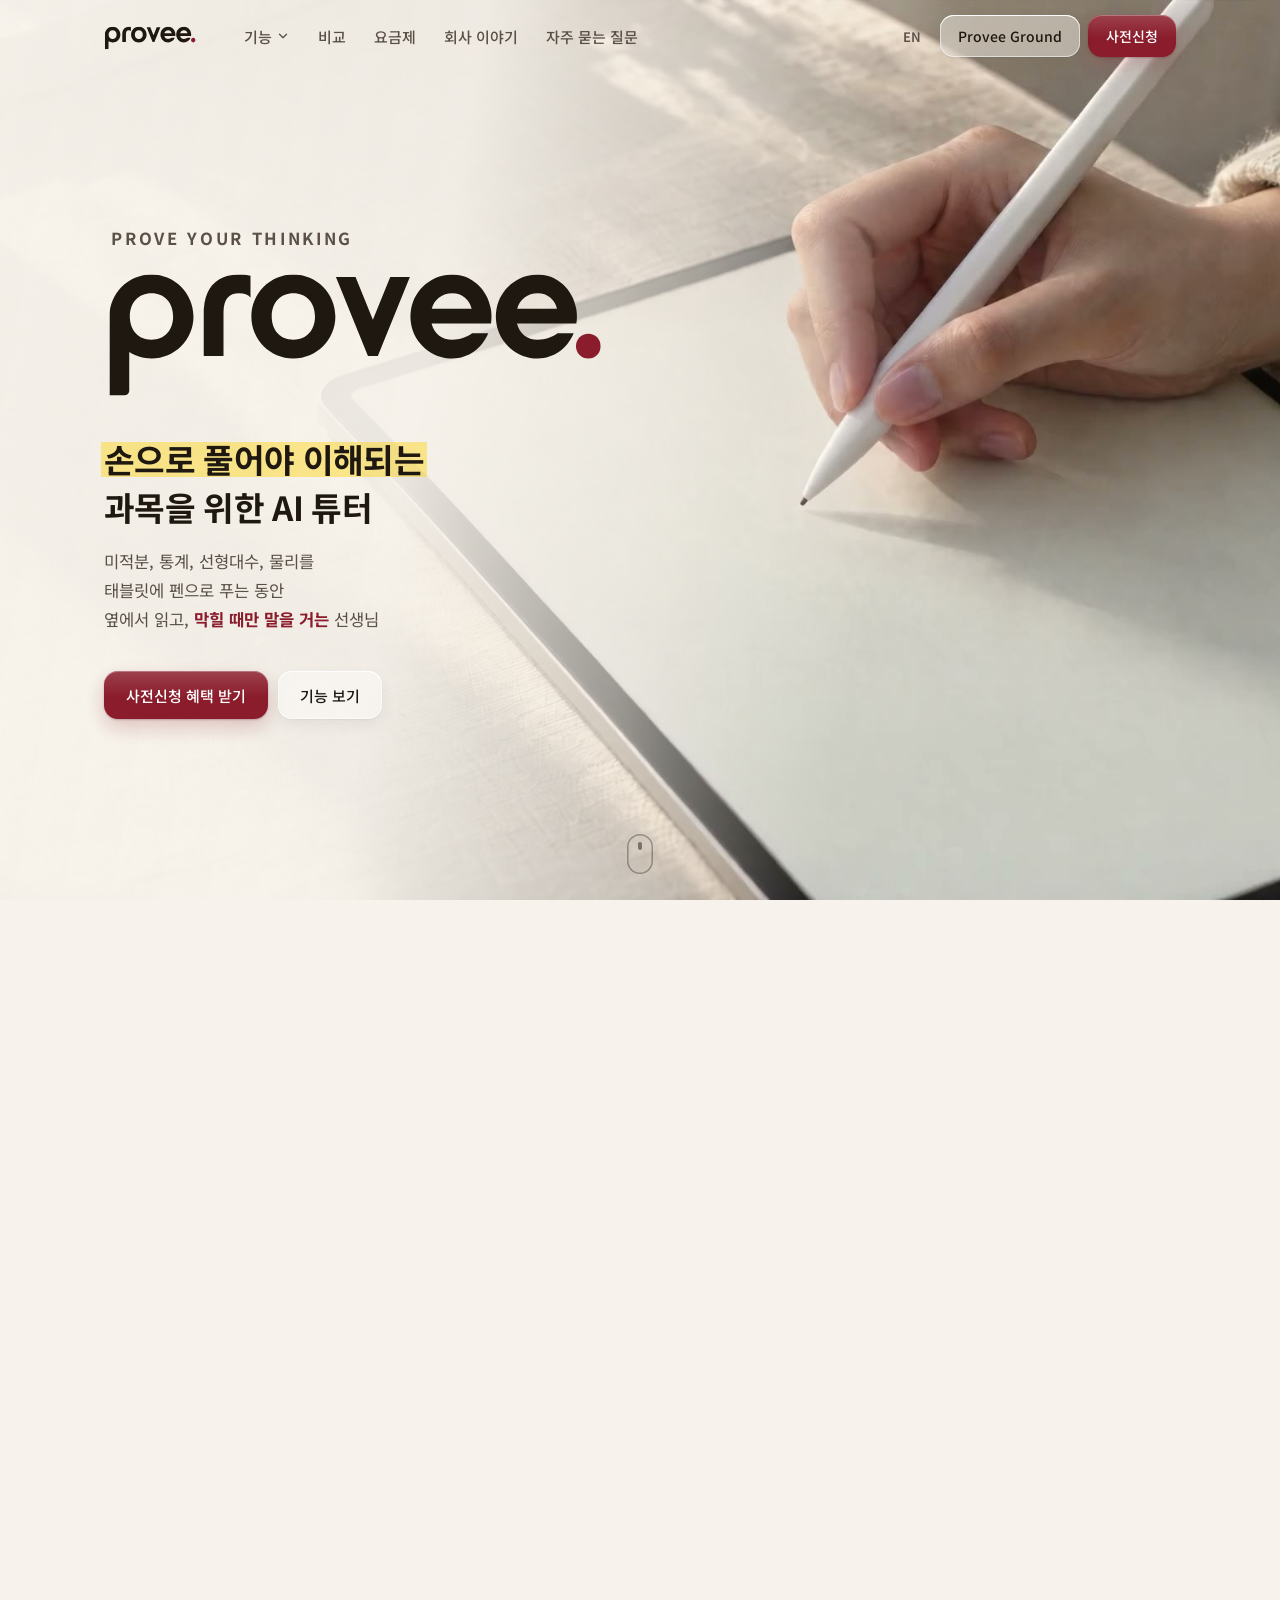
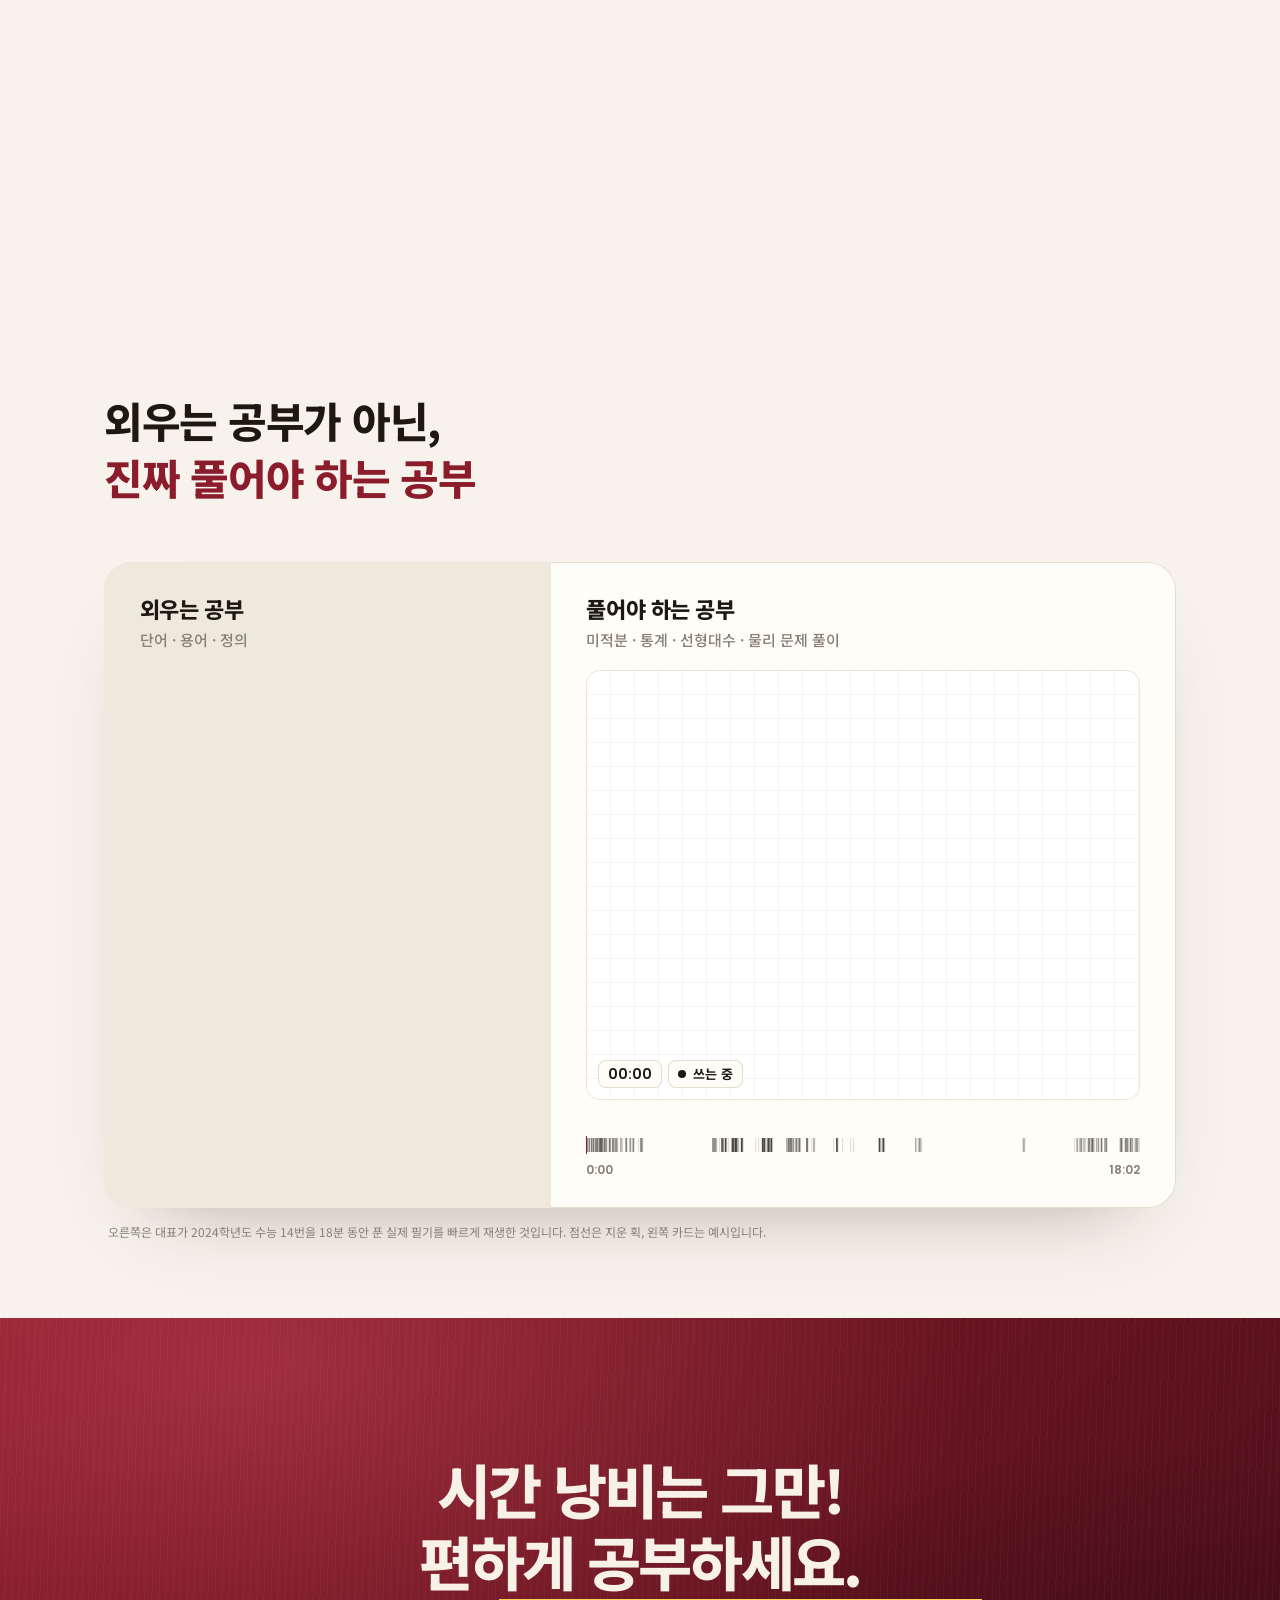
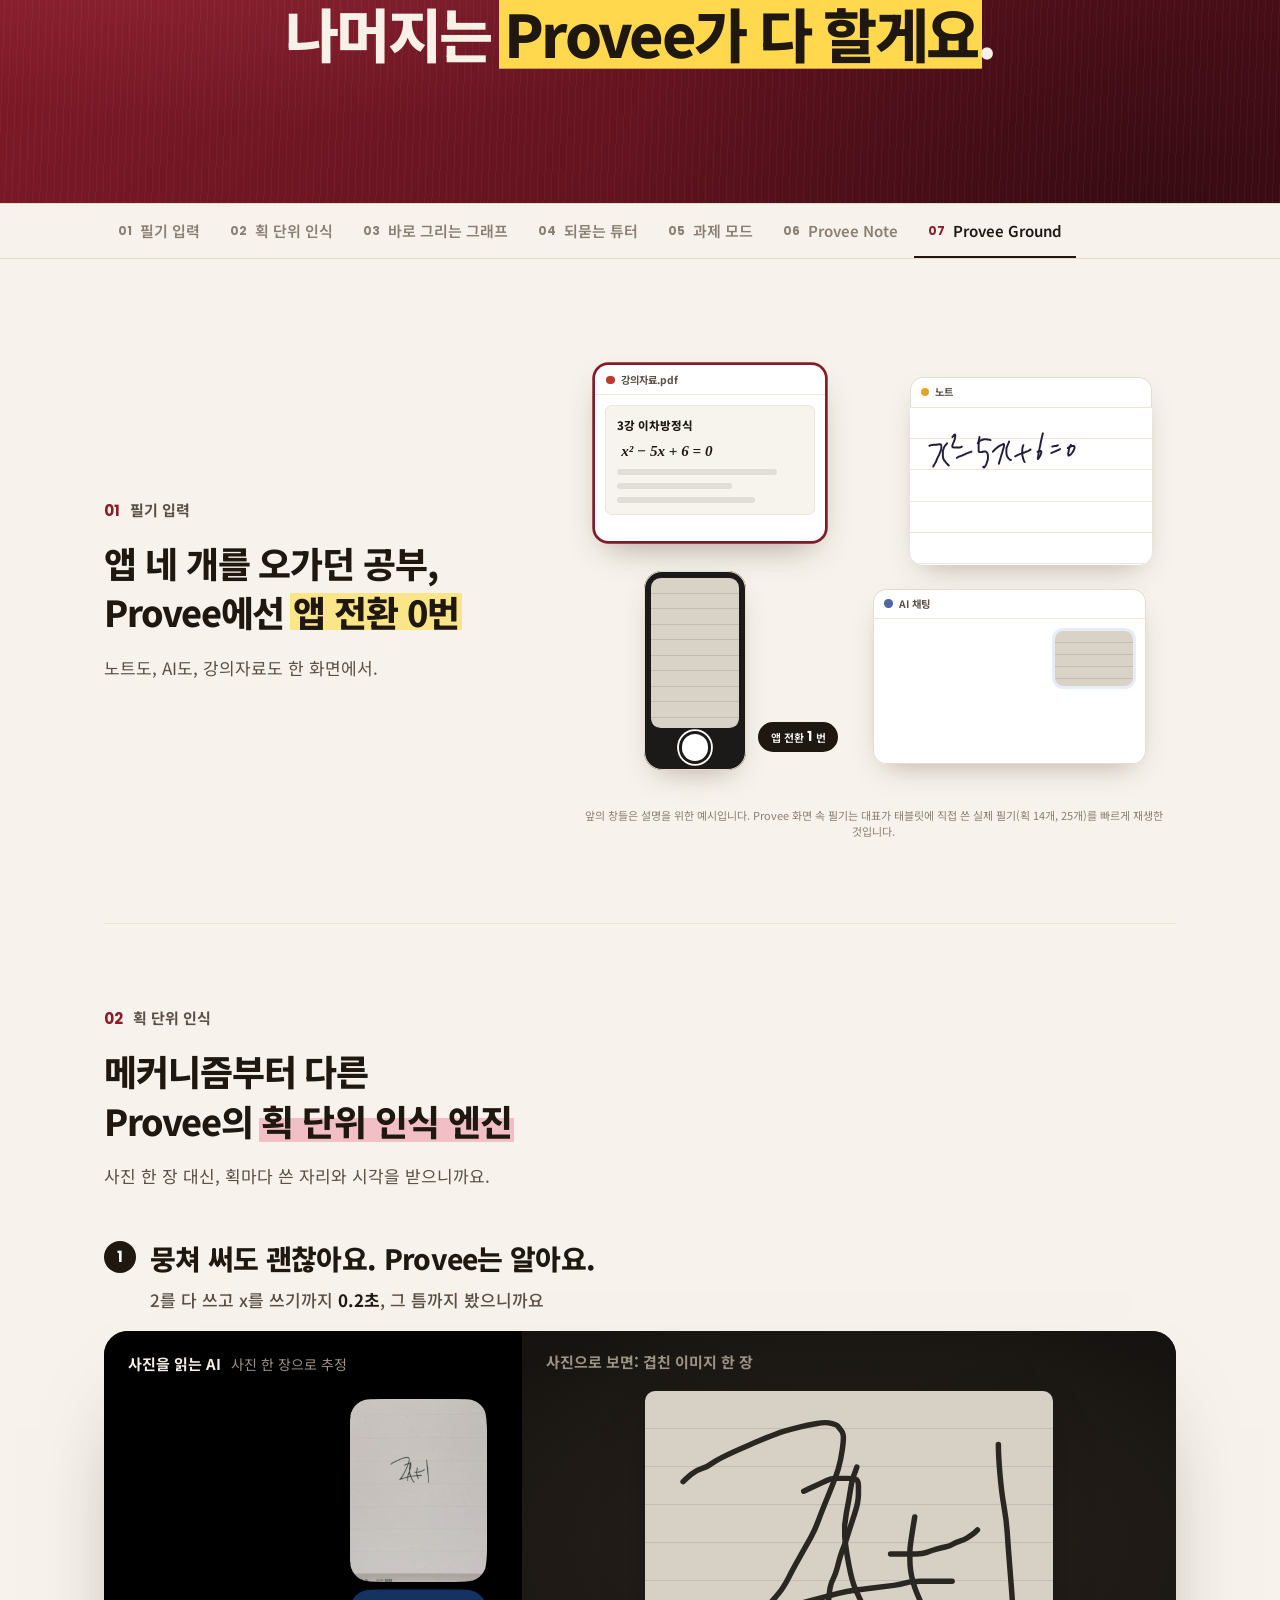
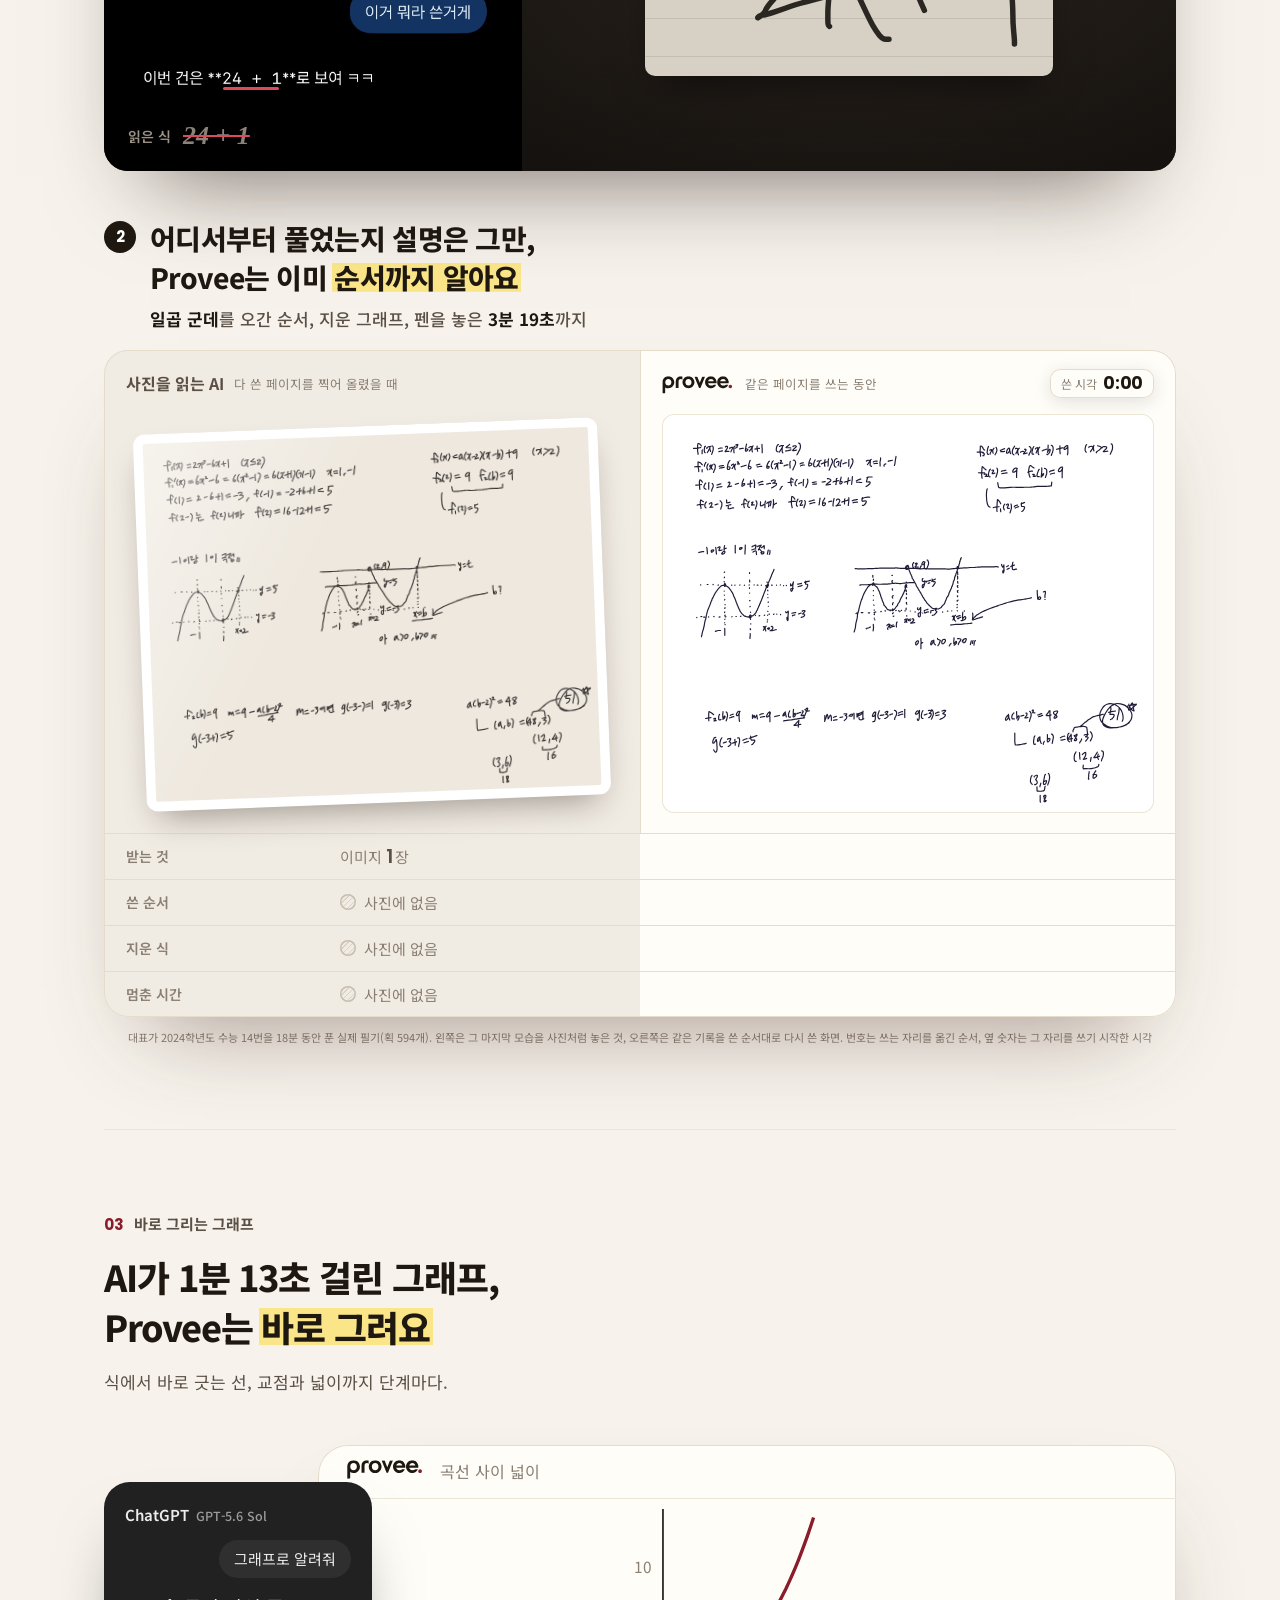
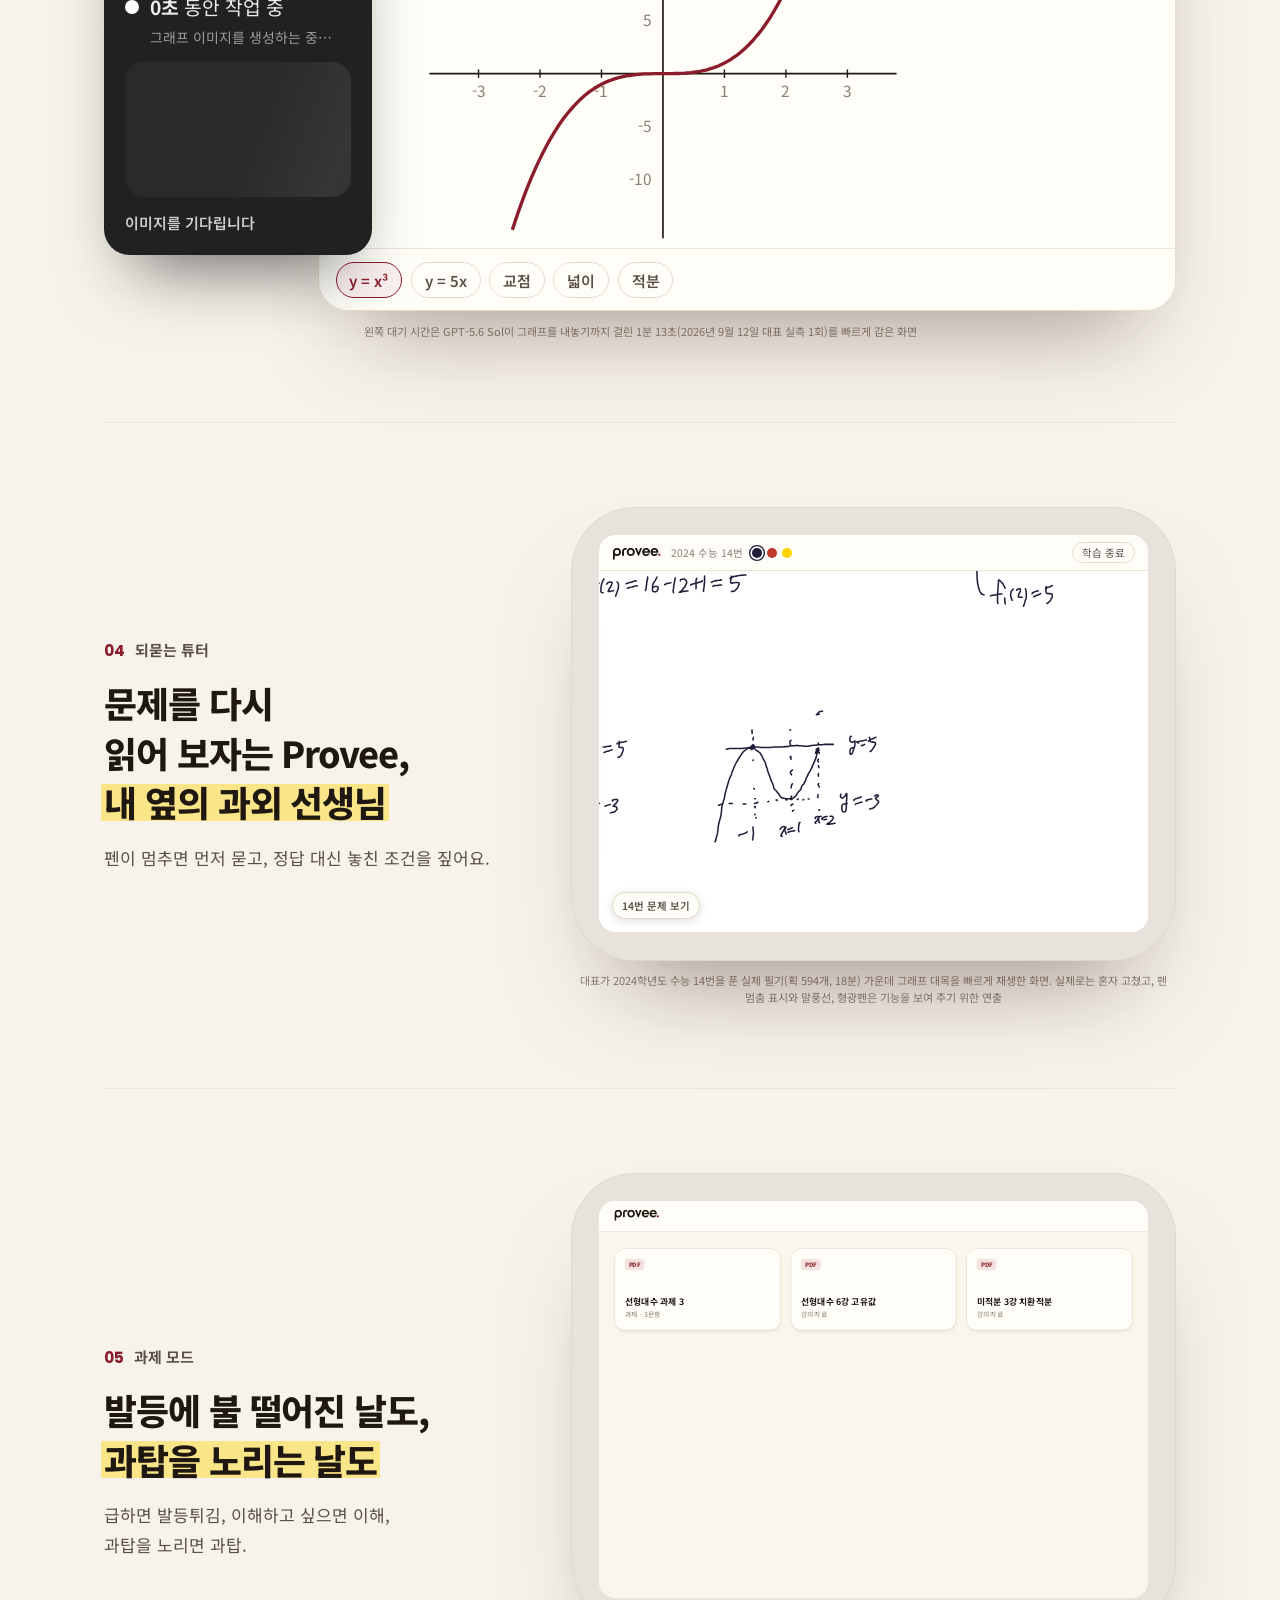
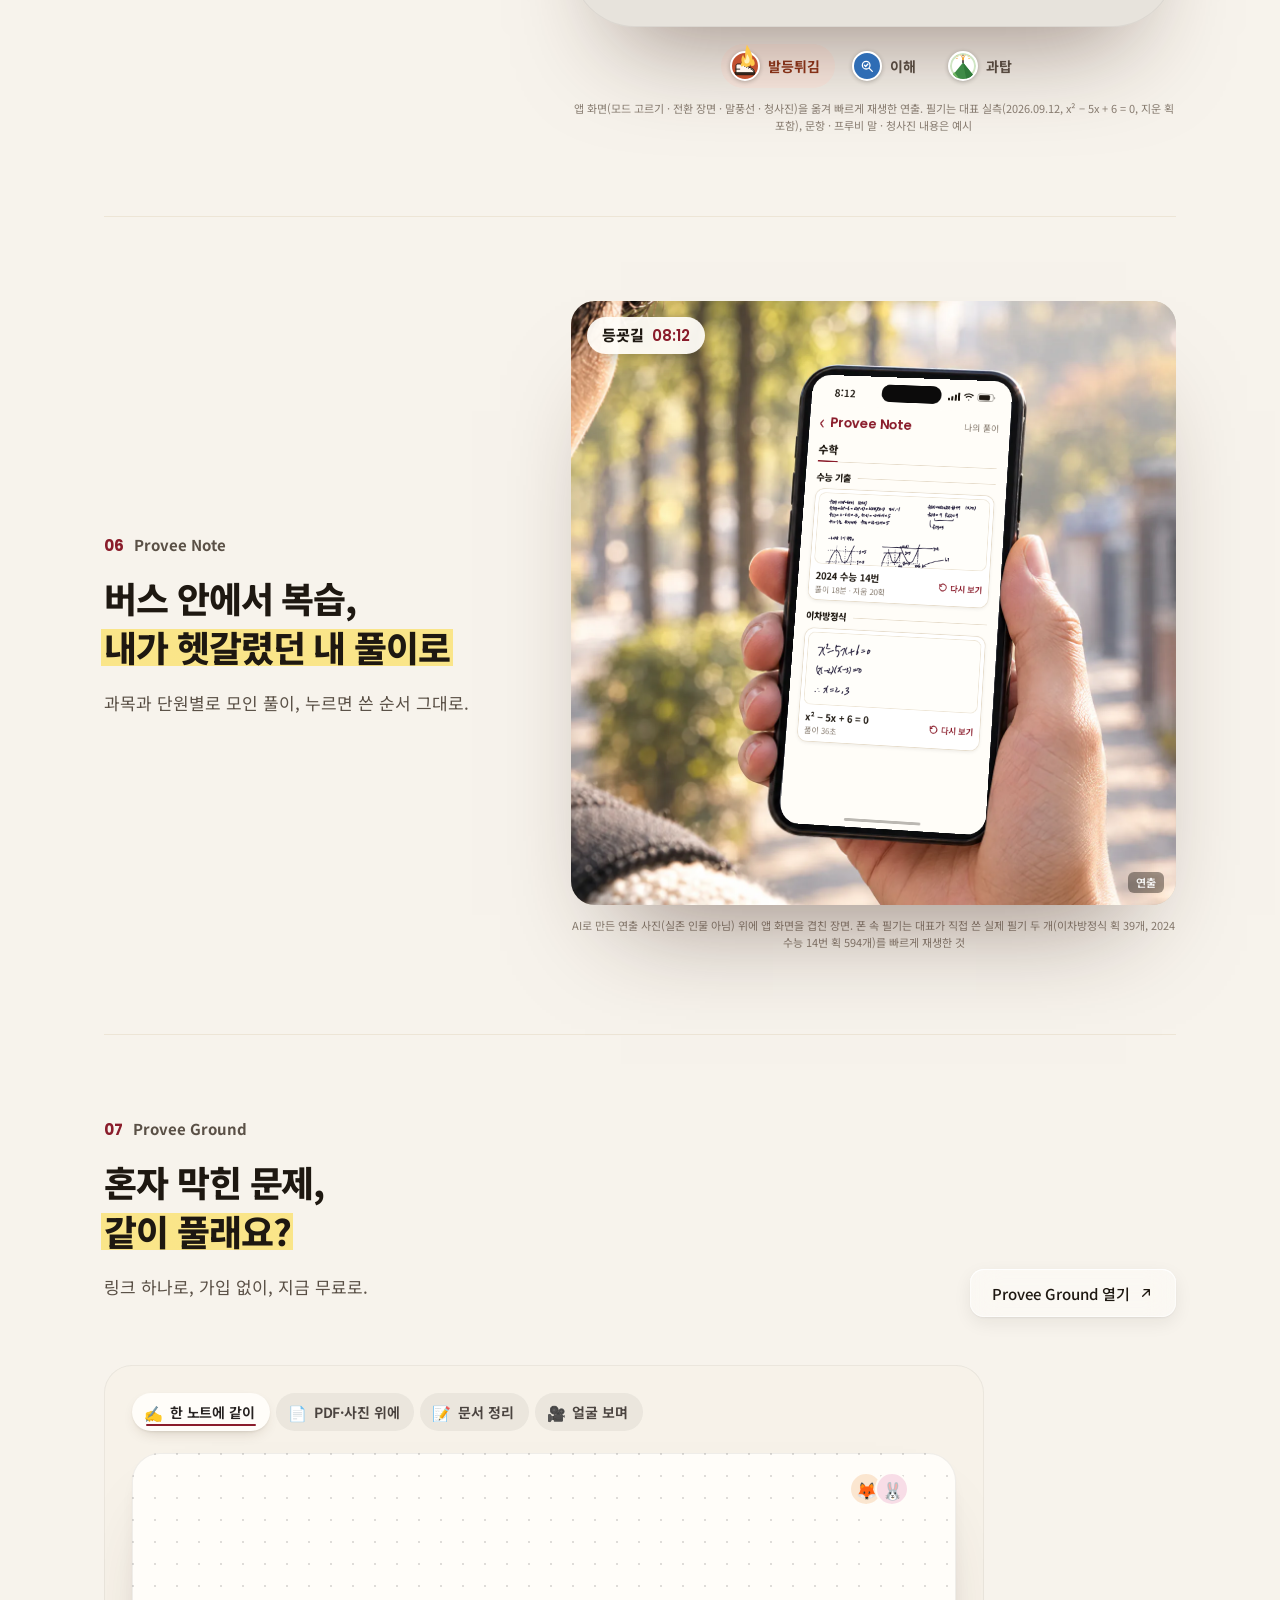
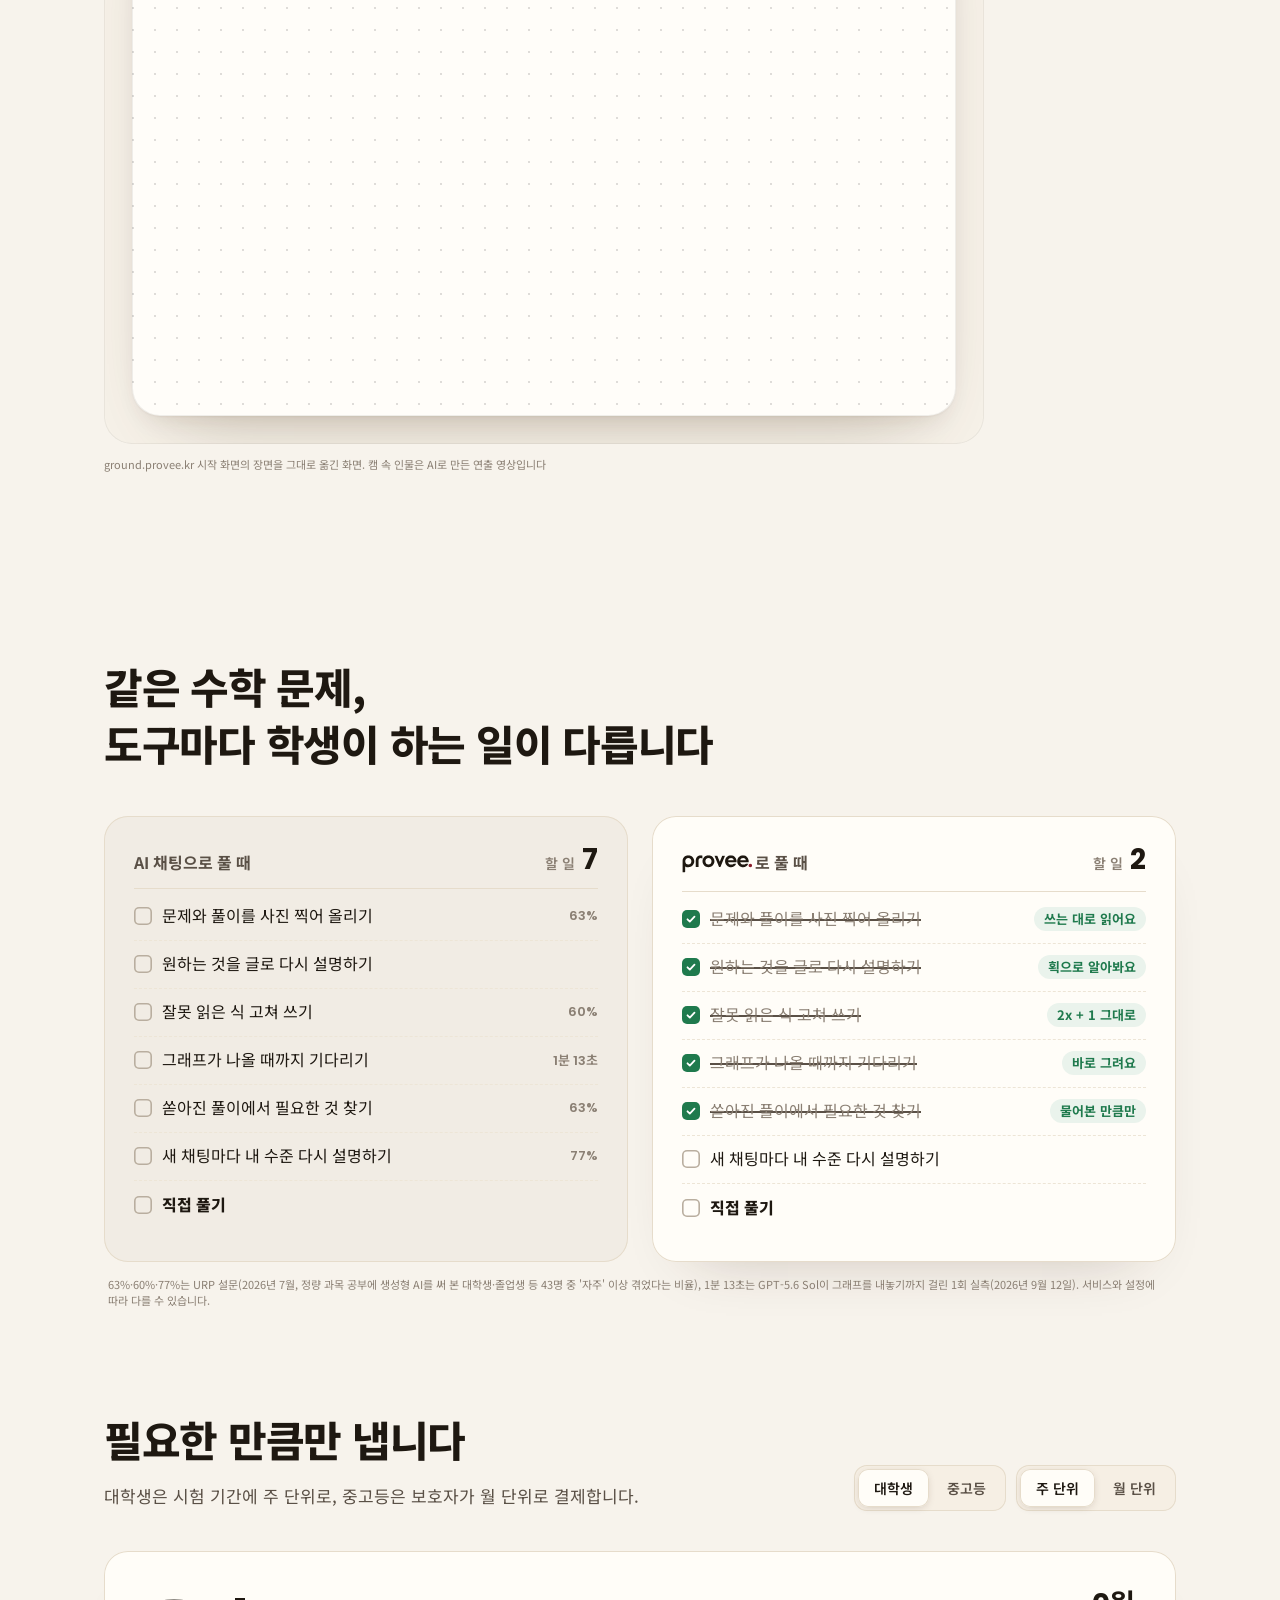
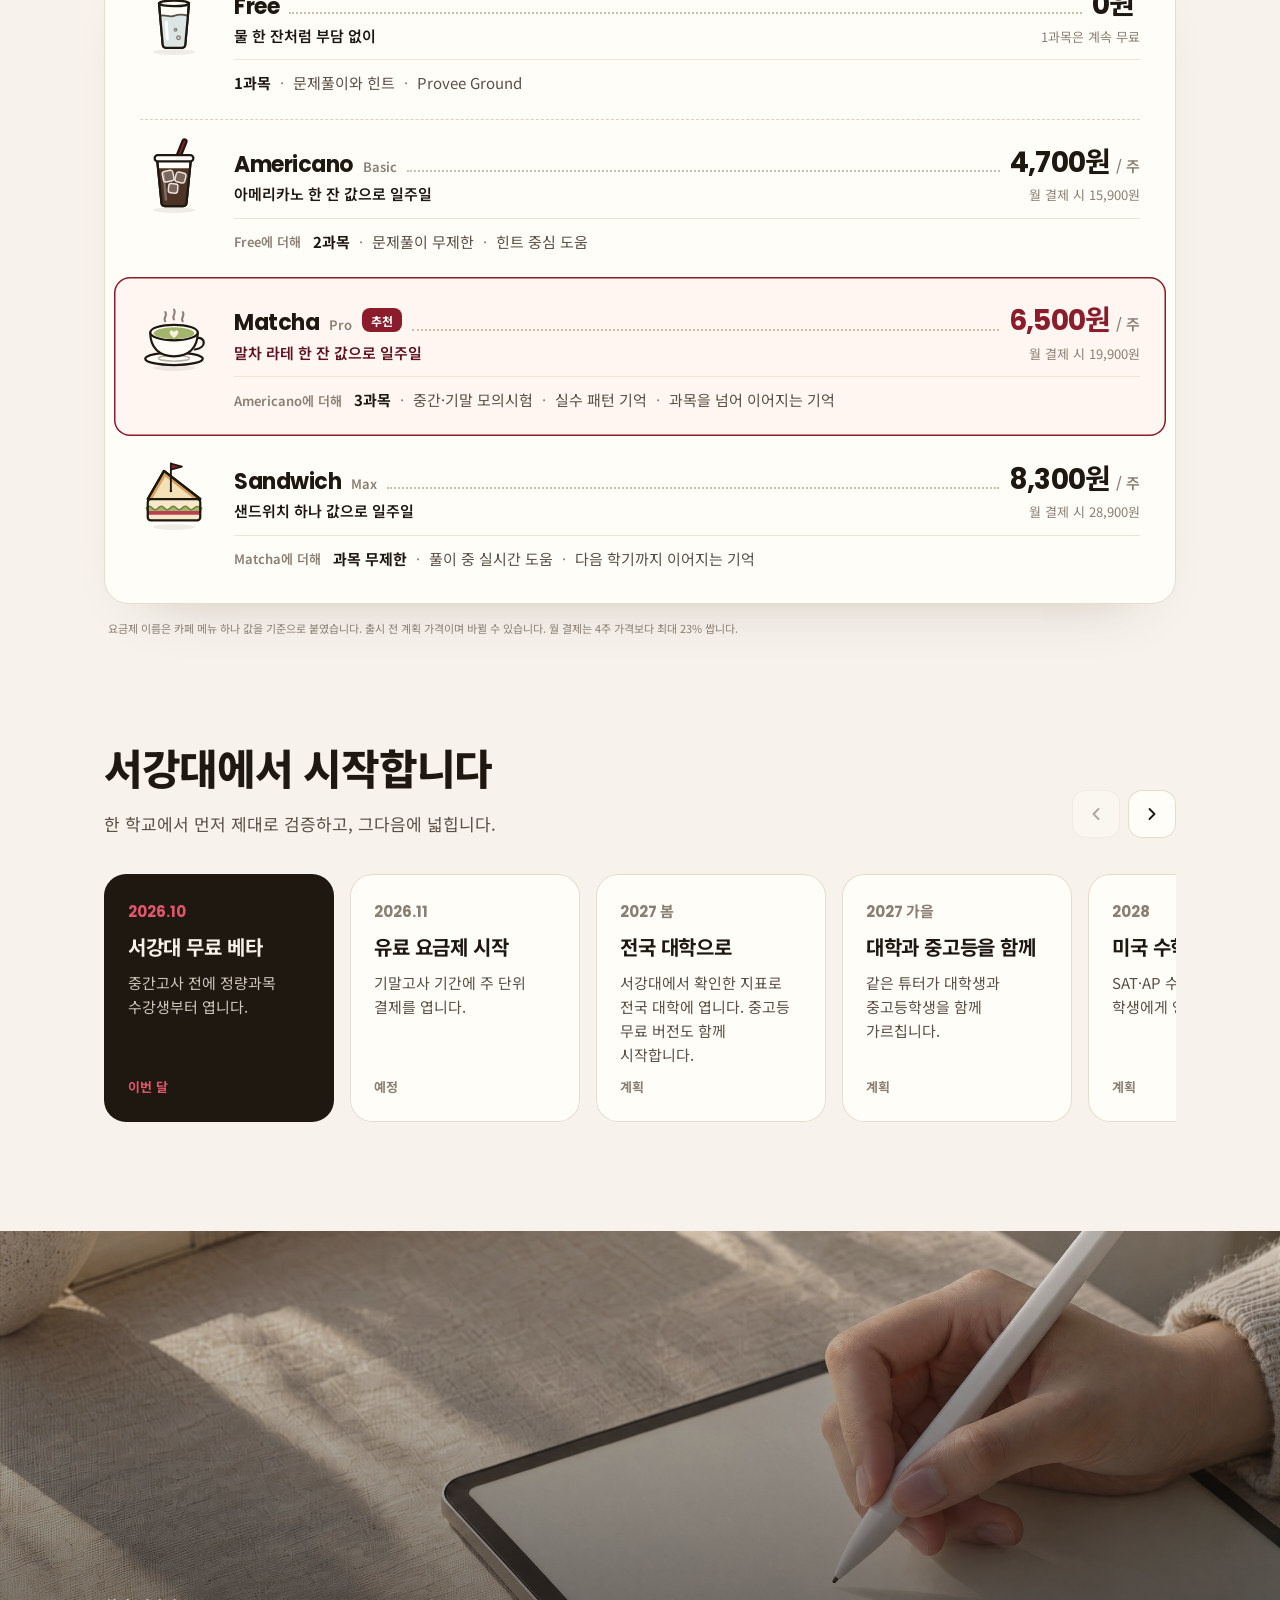
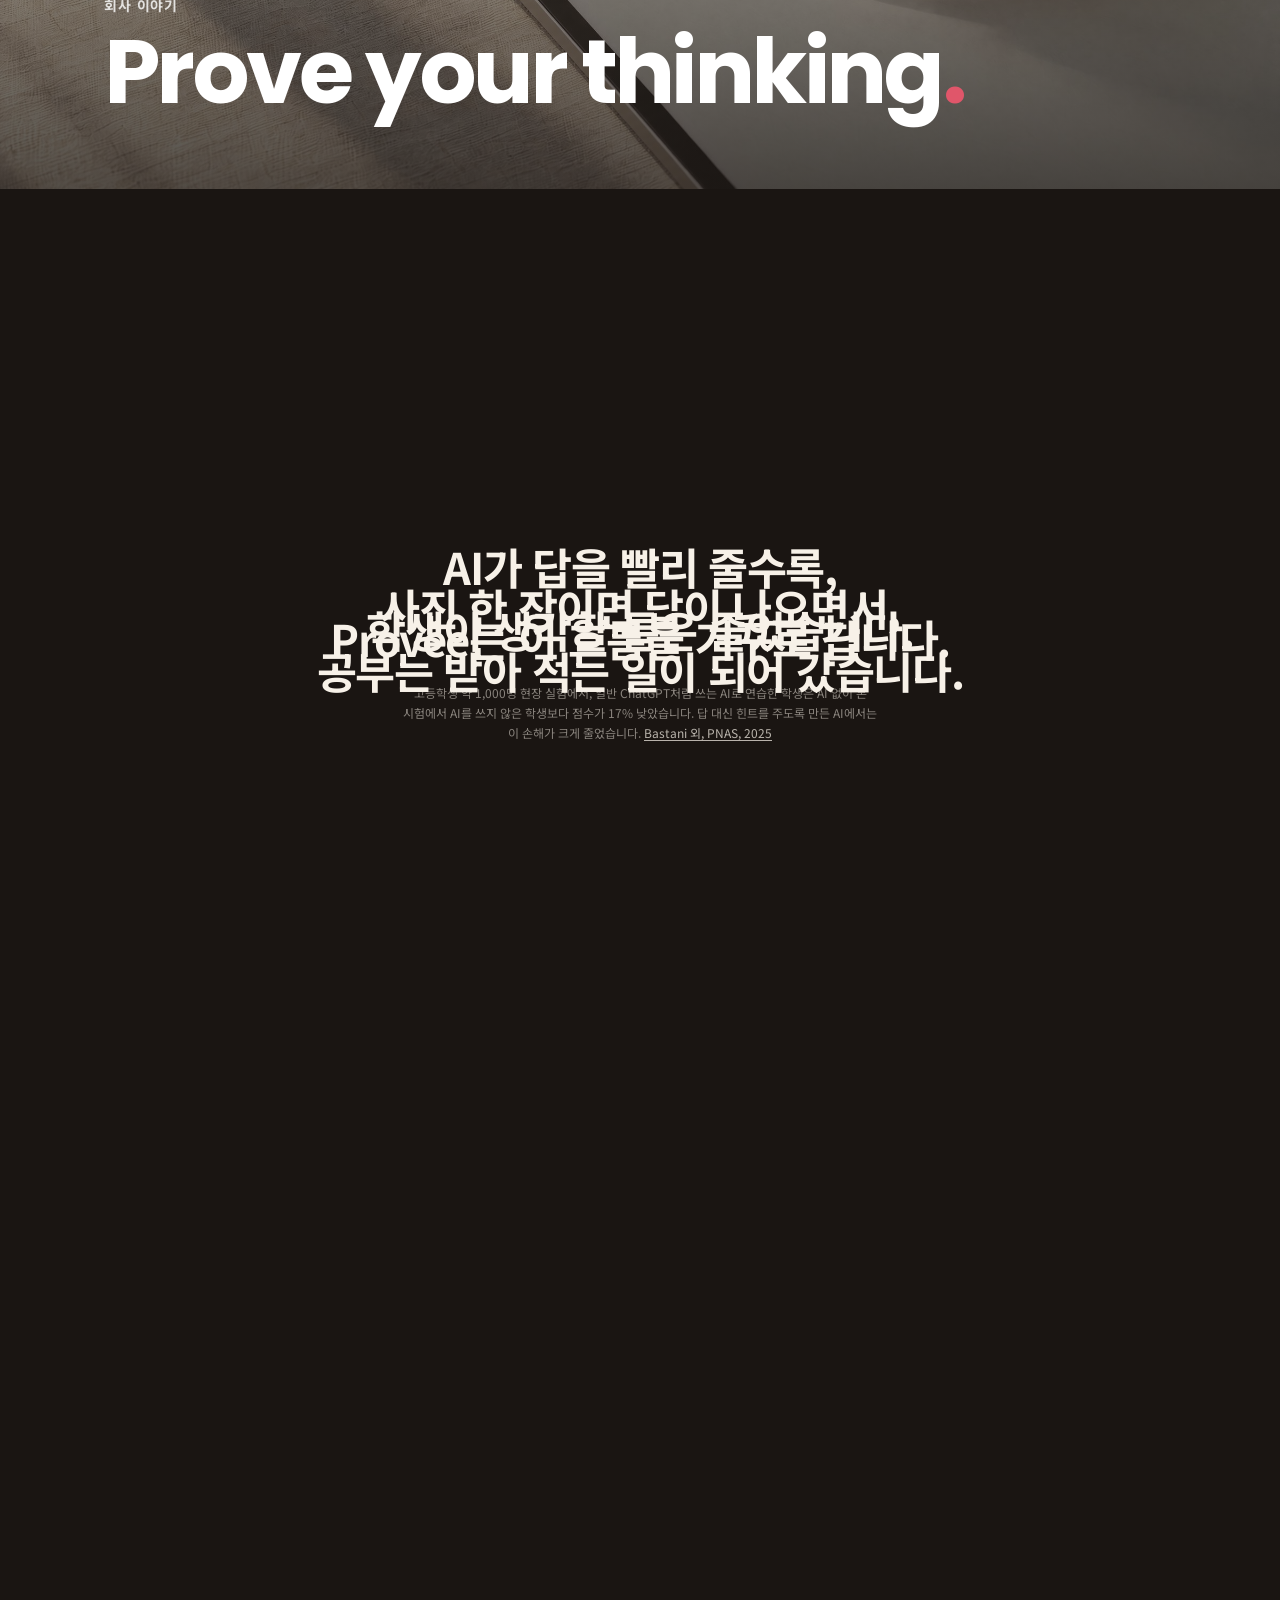
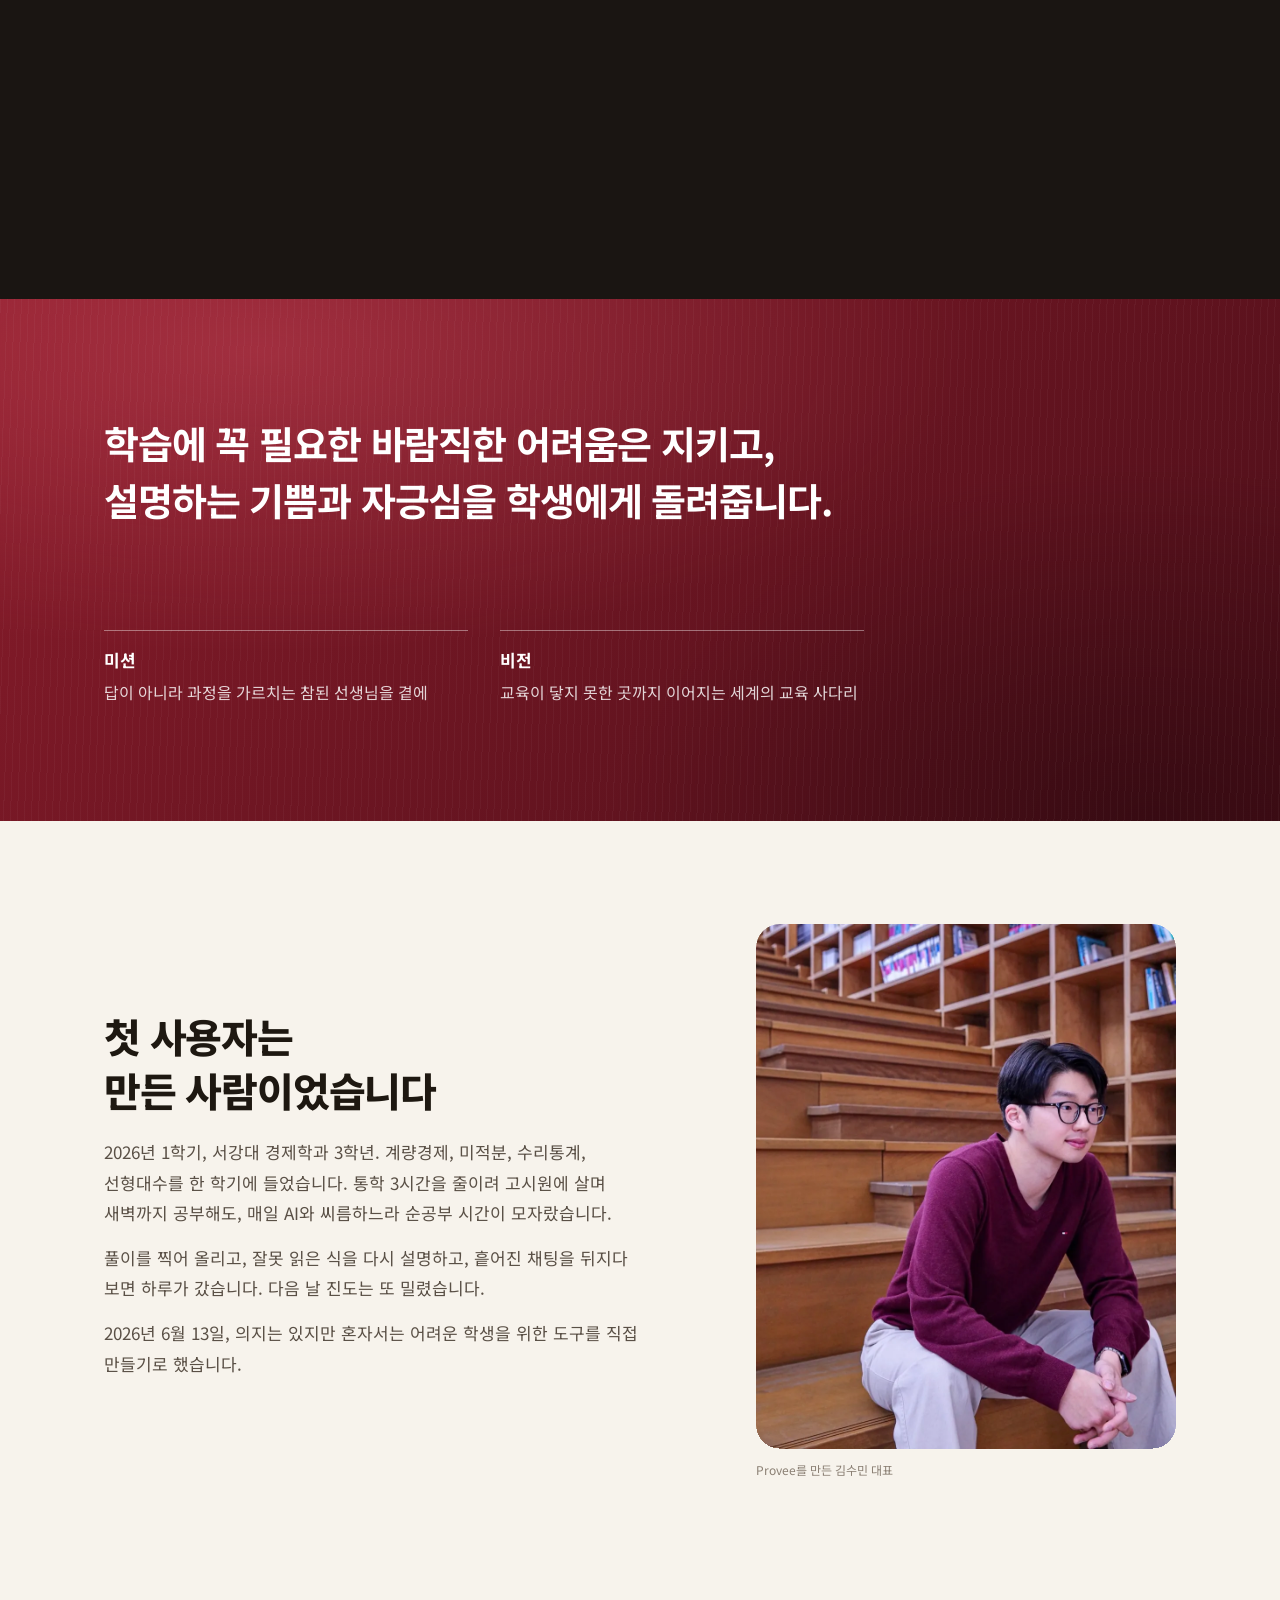
==== commit 94c46113: "파비콘·홈 화면 아이콘·구조화 데이터 로고를 지금 Provee 앱 아이콘으로(옛 펜촉 p 교체) Co-Authored-By: Claude Opus 5.5 <noreply@anthr" ====
--- a/index.html
+++ b/index.html
@@ -19,7 +19,7 @@
 <meta property="og:image:height" content="630">
 <meta property="og:image:alt" content="태블릿에 펜으로 쓰는 손 옆에 Provee. 손으로 풀어야 이해되는 과목을 위한 AI 튜터">
 <meta name="twitter:card" content="summary_large_image">
-<link rel="icon" href="assets/brand/favicon.svg">
+<link rel="icon" href="assets/brand/favicon-64.png" type="image/png">
 <link rel="apple-touch-icon" href="assets/brand/apple-touch-icon.png">
 <script src="i18n/en.js" defer></script>
 <script>(function(){try{var q=location.search.match(/[?&]lang=(en|ko)\b/),h=document.documentElement,st;if(q?q[1]==="en":localStorage.getItem("provee.lang")==="en"){st=document.createElement("style");st.textContent="html.i18n-wait body{visibility:hidden}";document.head.appendChild(st);h.classList.add("i18n-wait");setTimeout(function(){h.classList.remove("i18n-wait")},1500)}}catch(e){}})()</script>
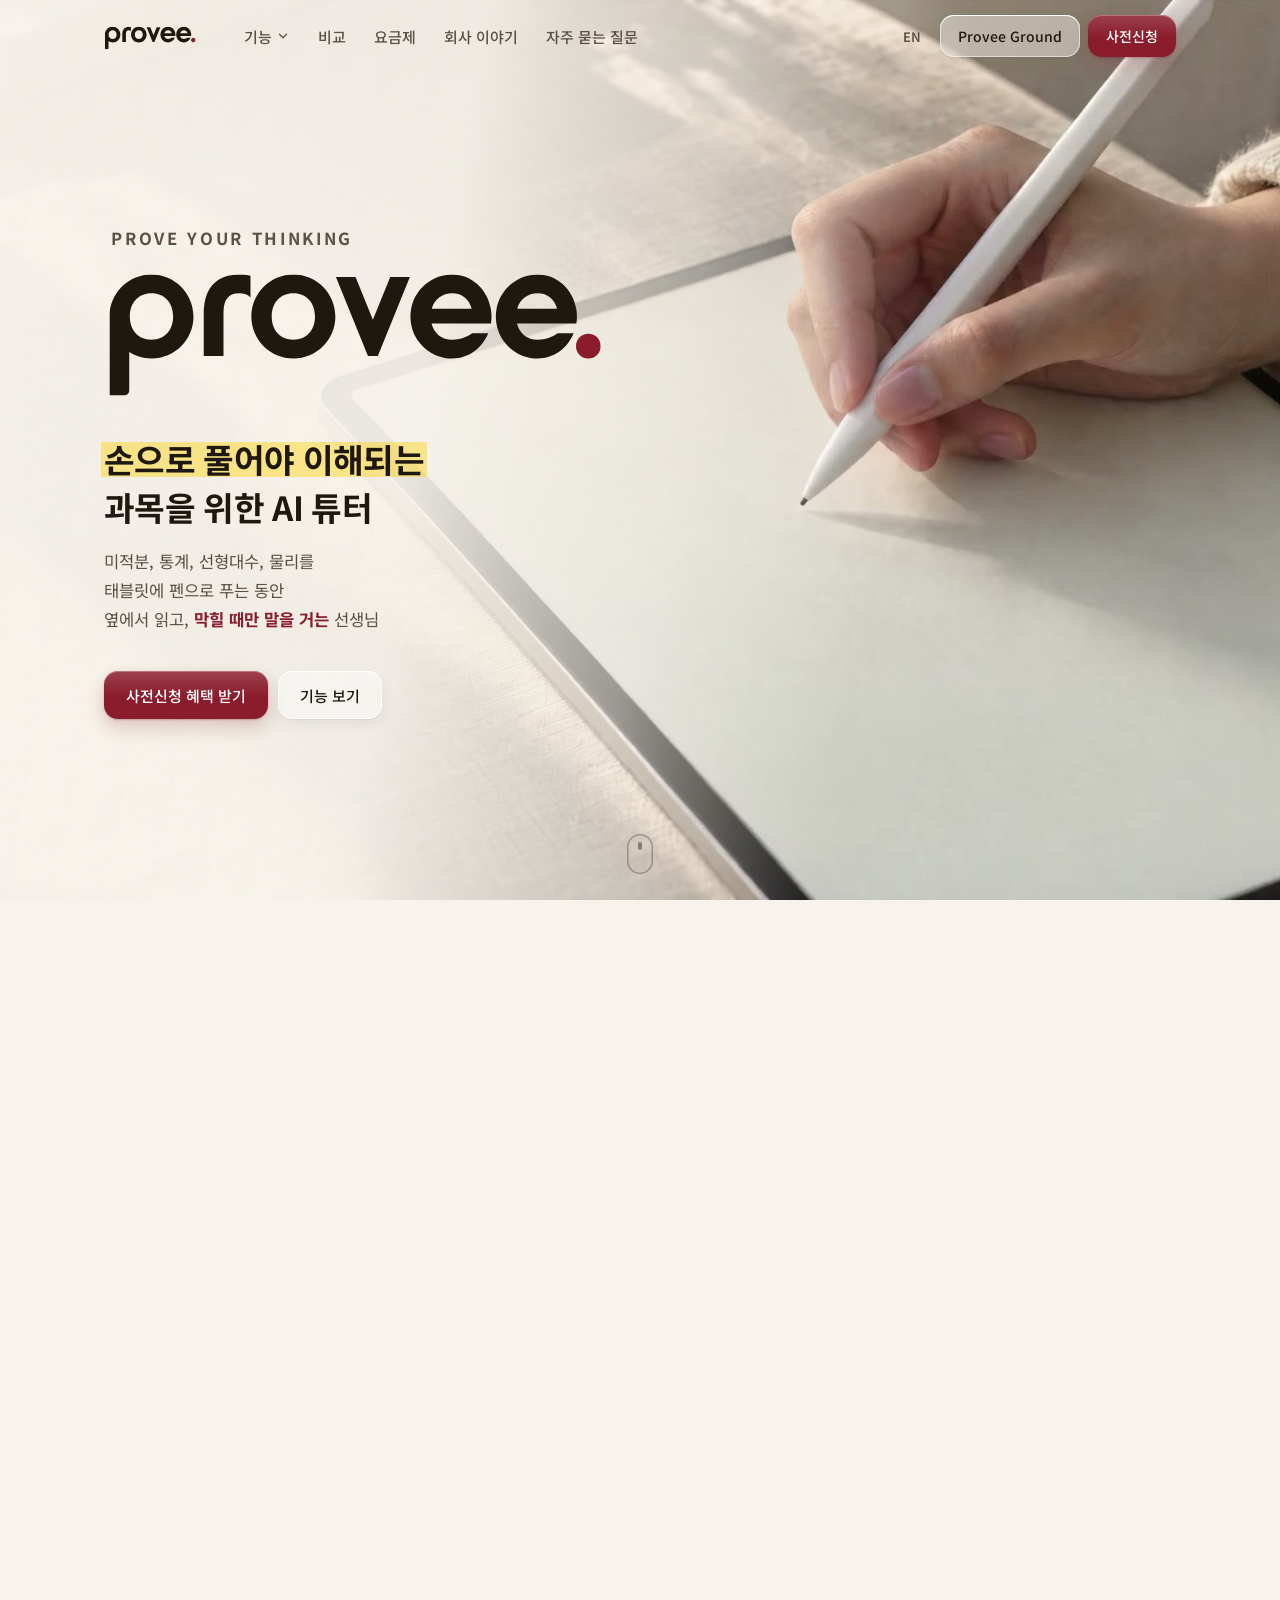
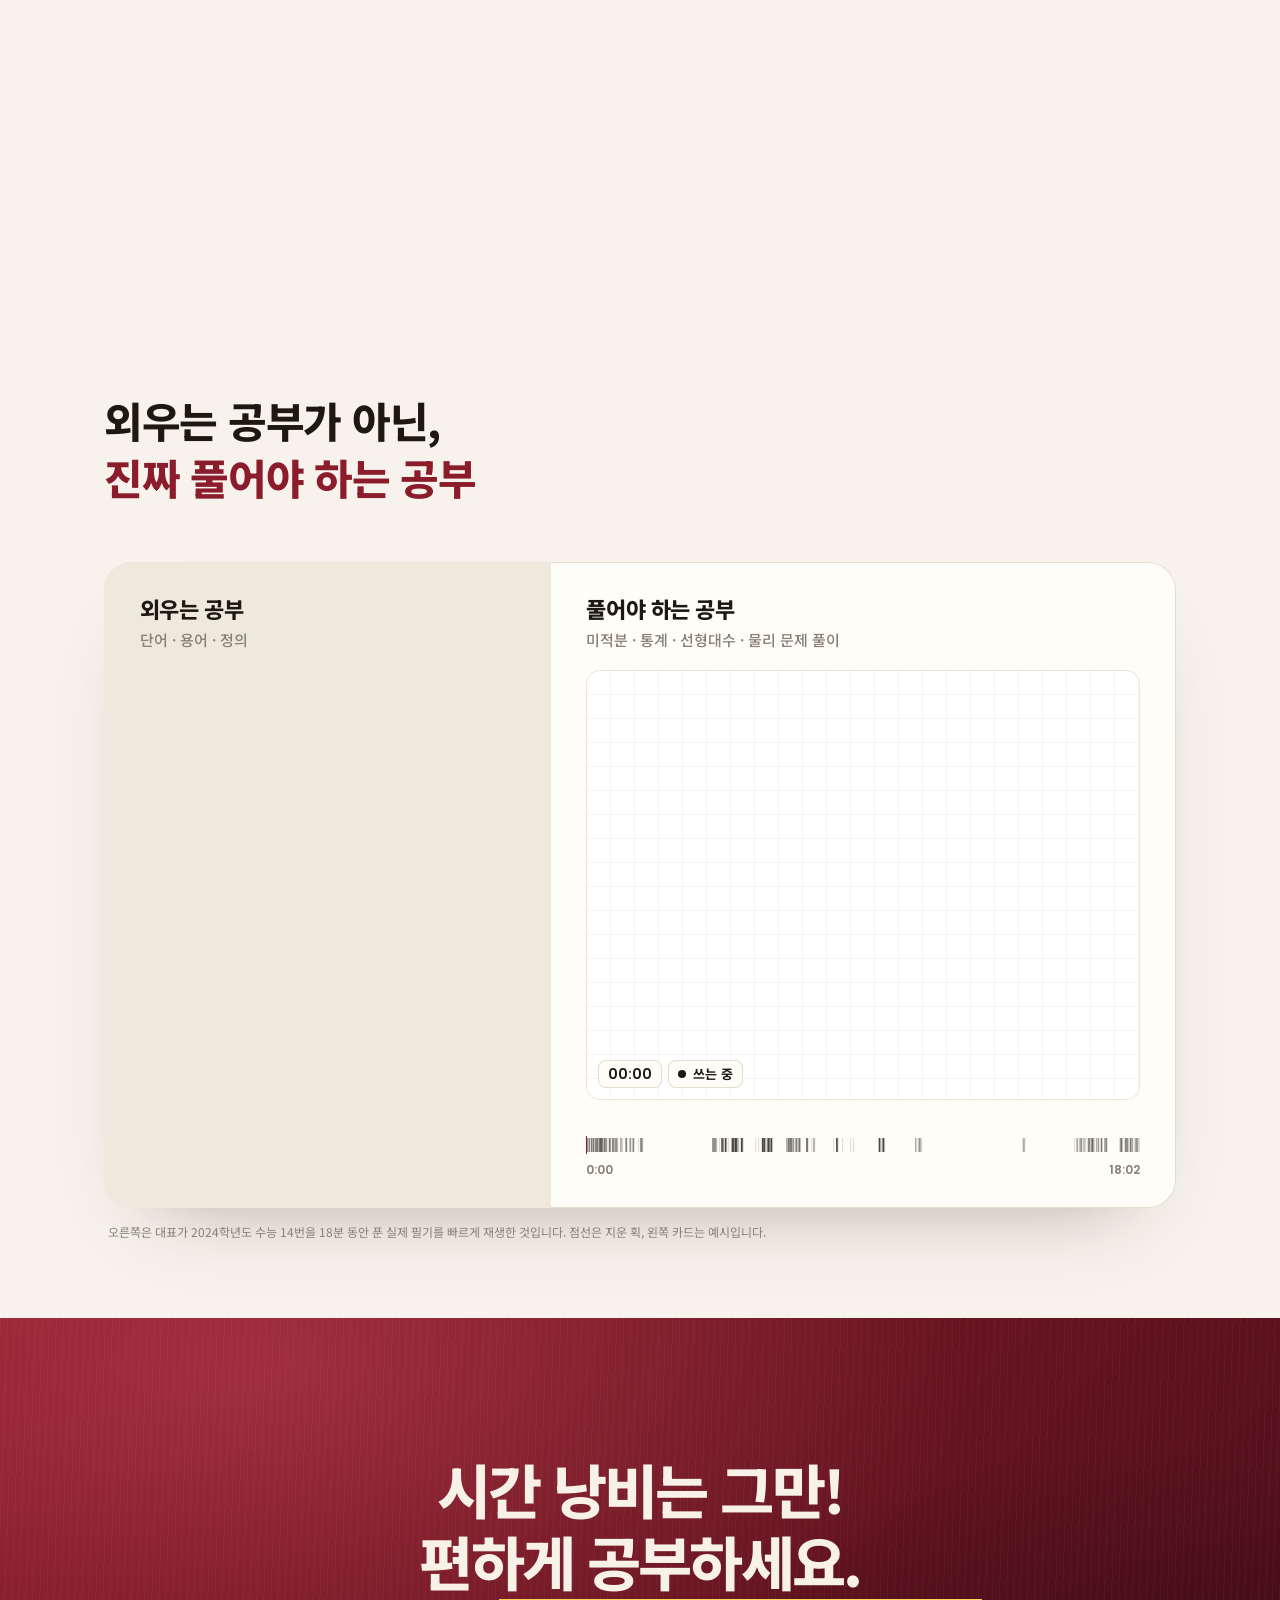
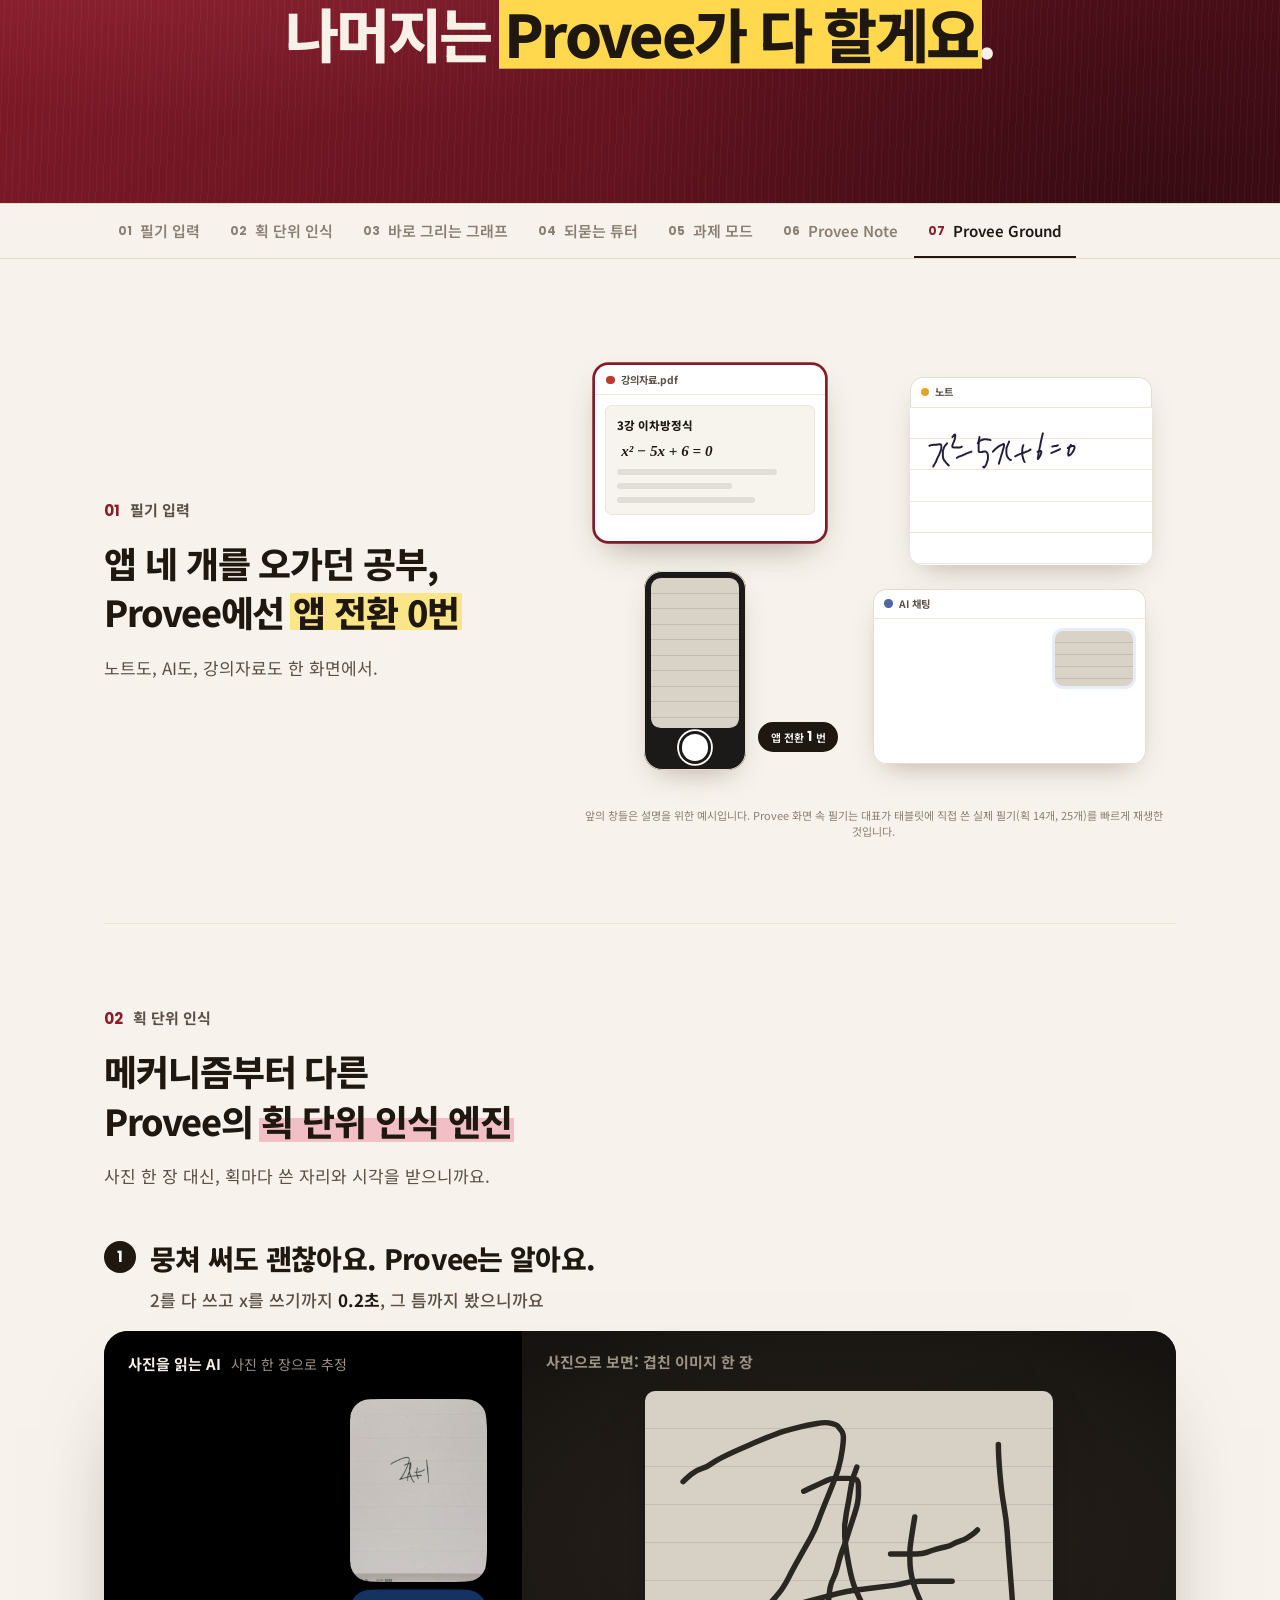
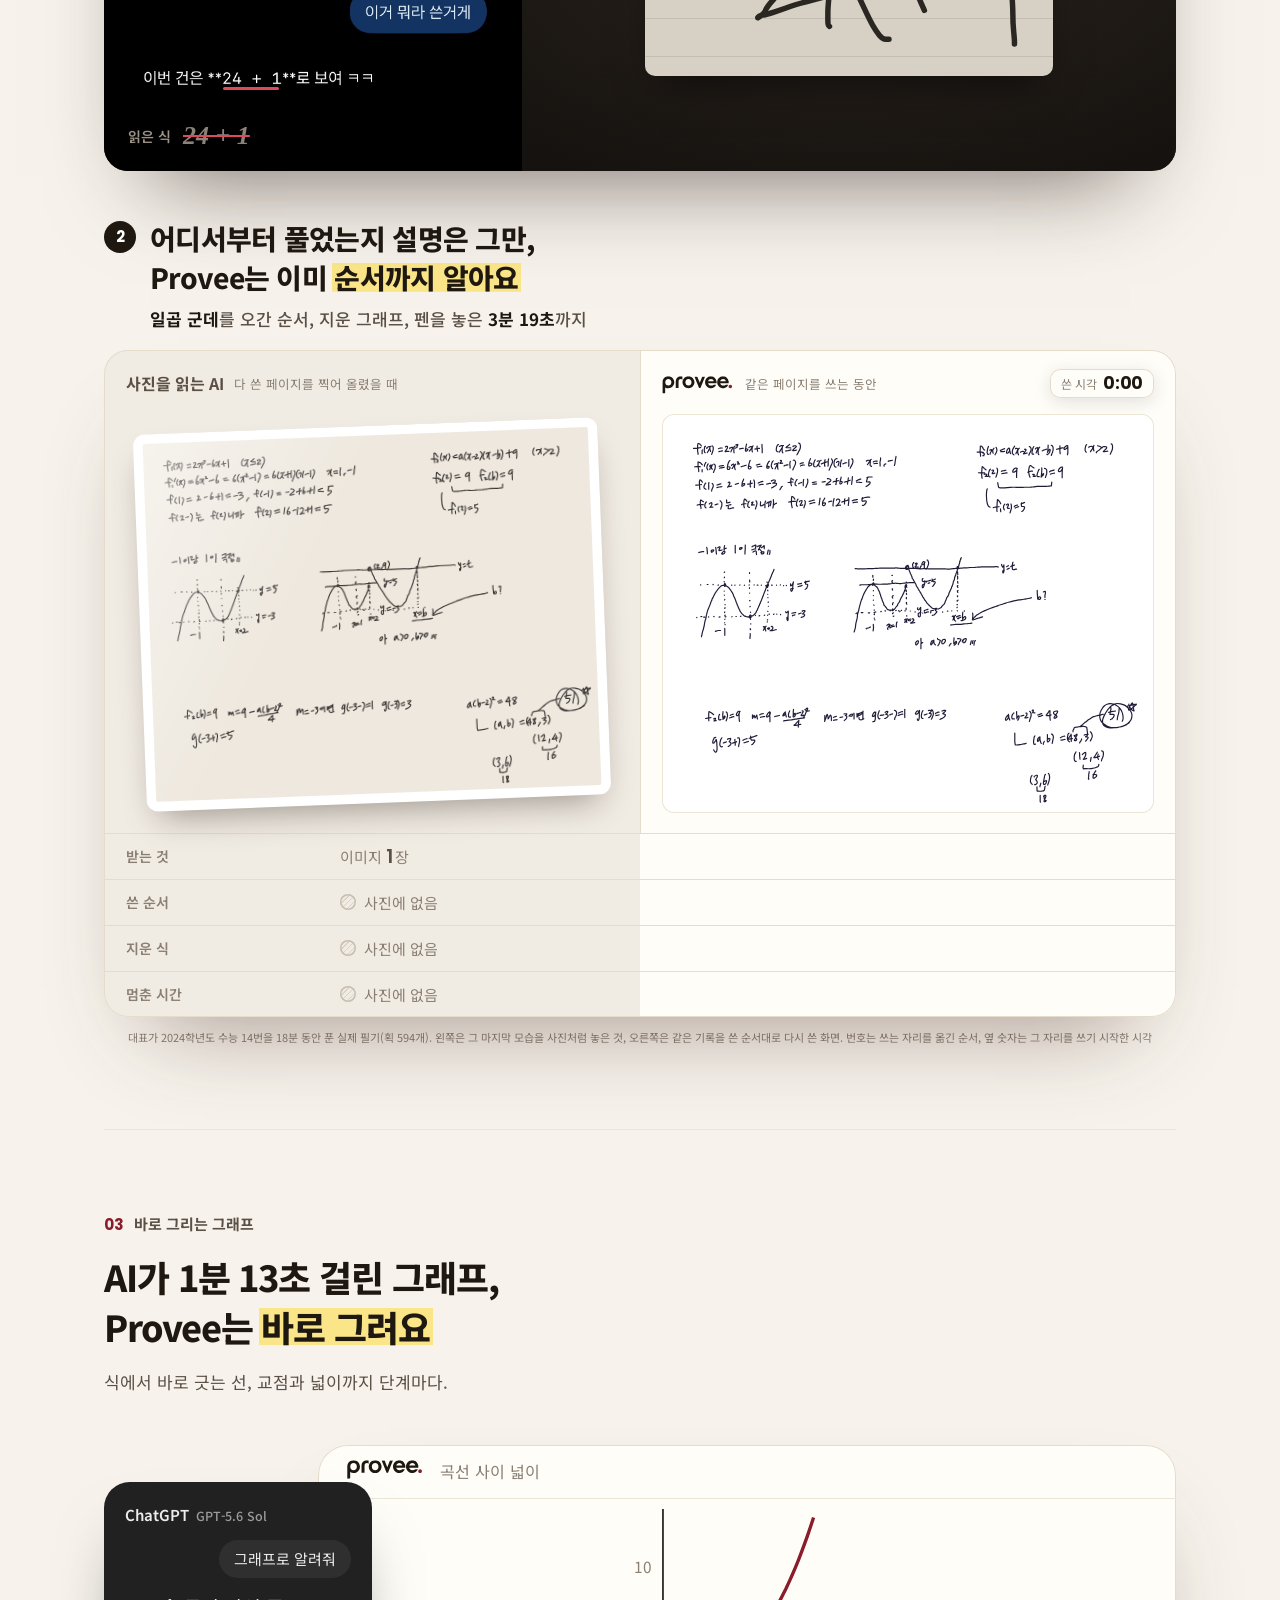
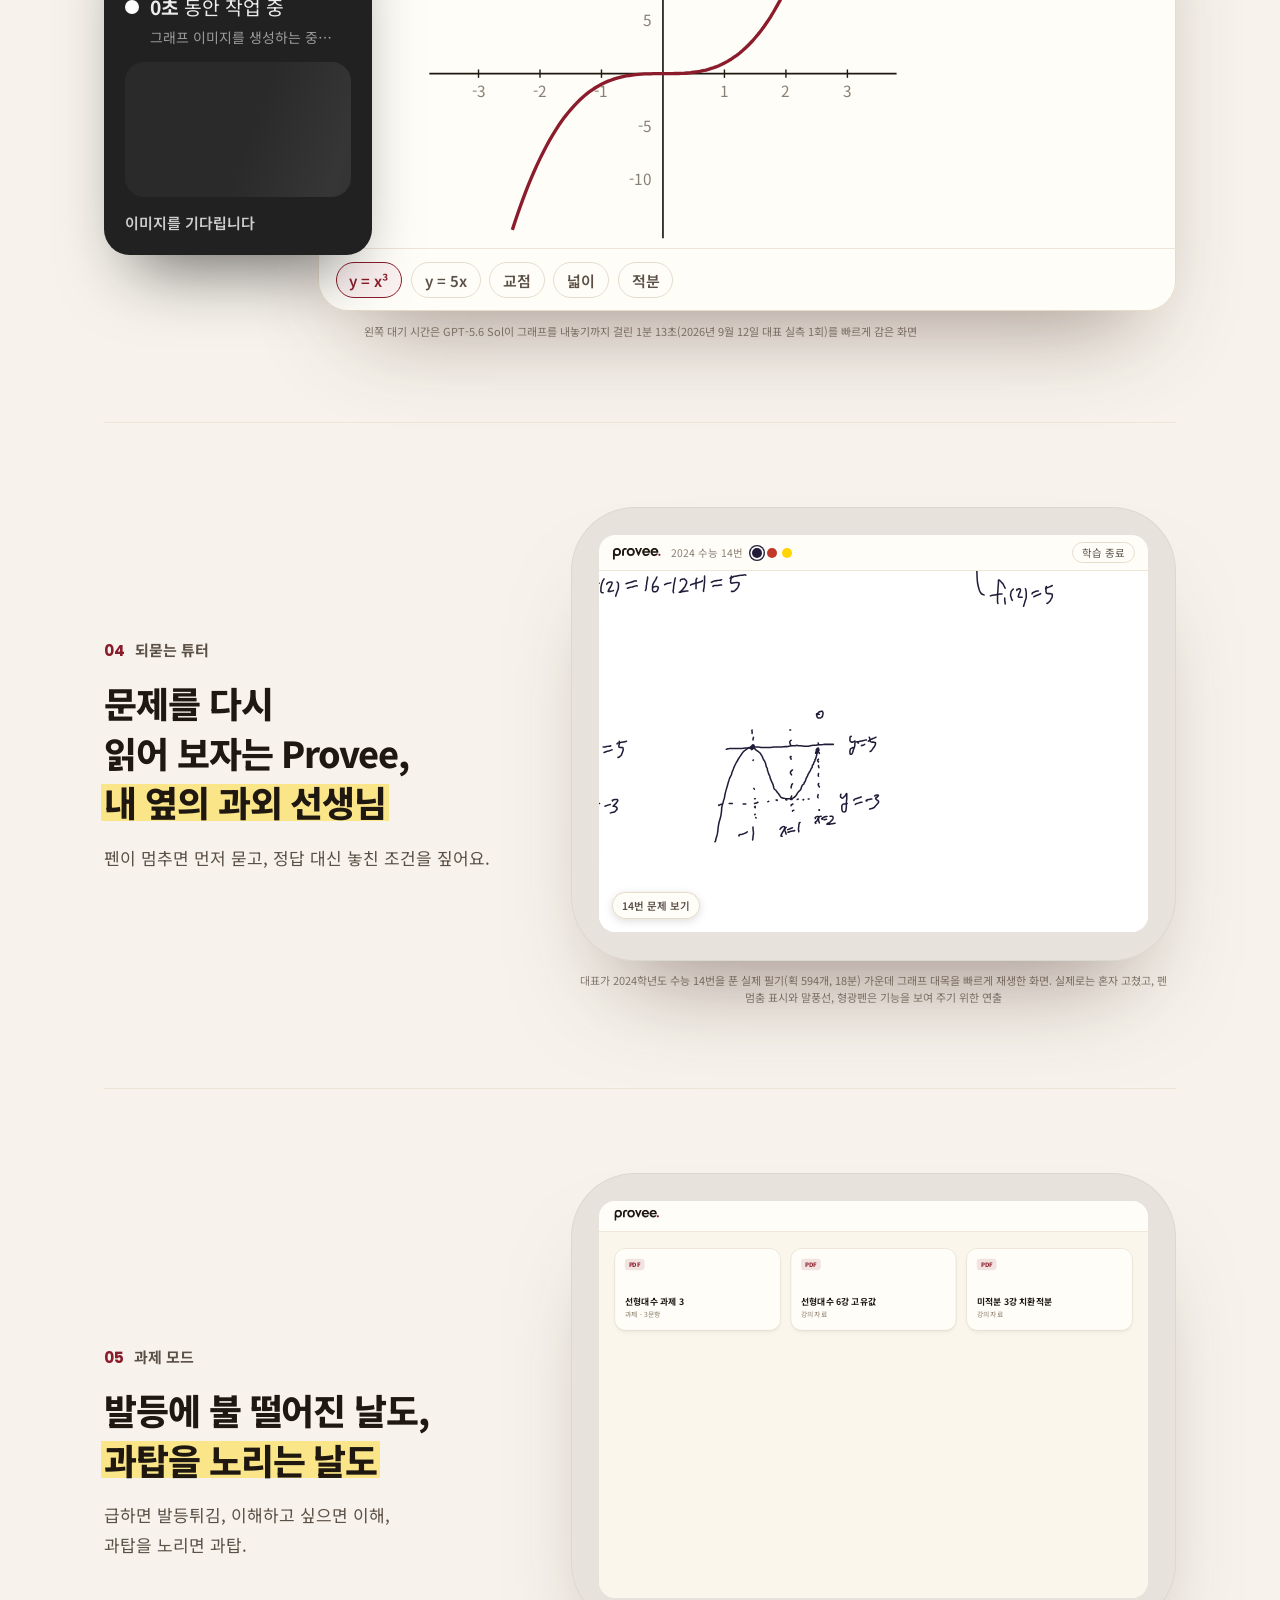
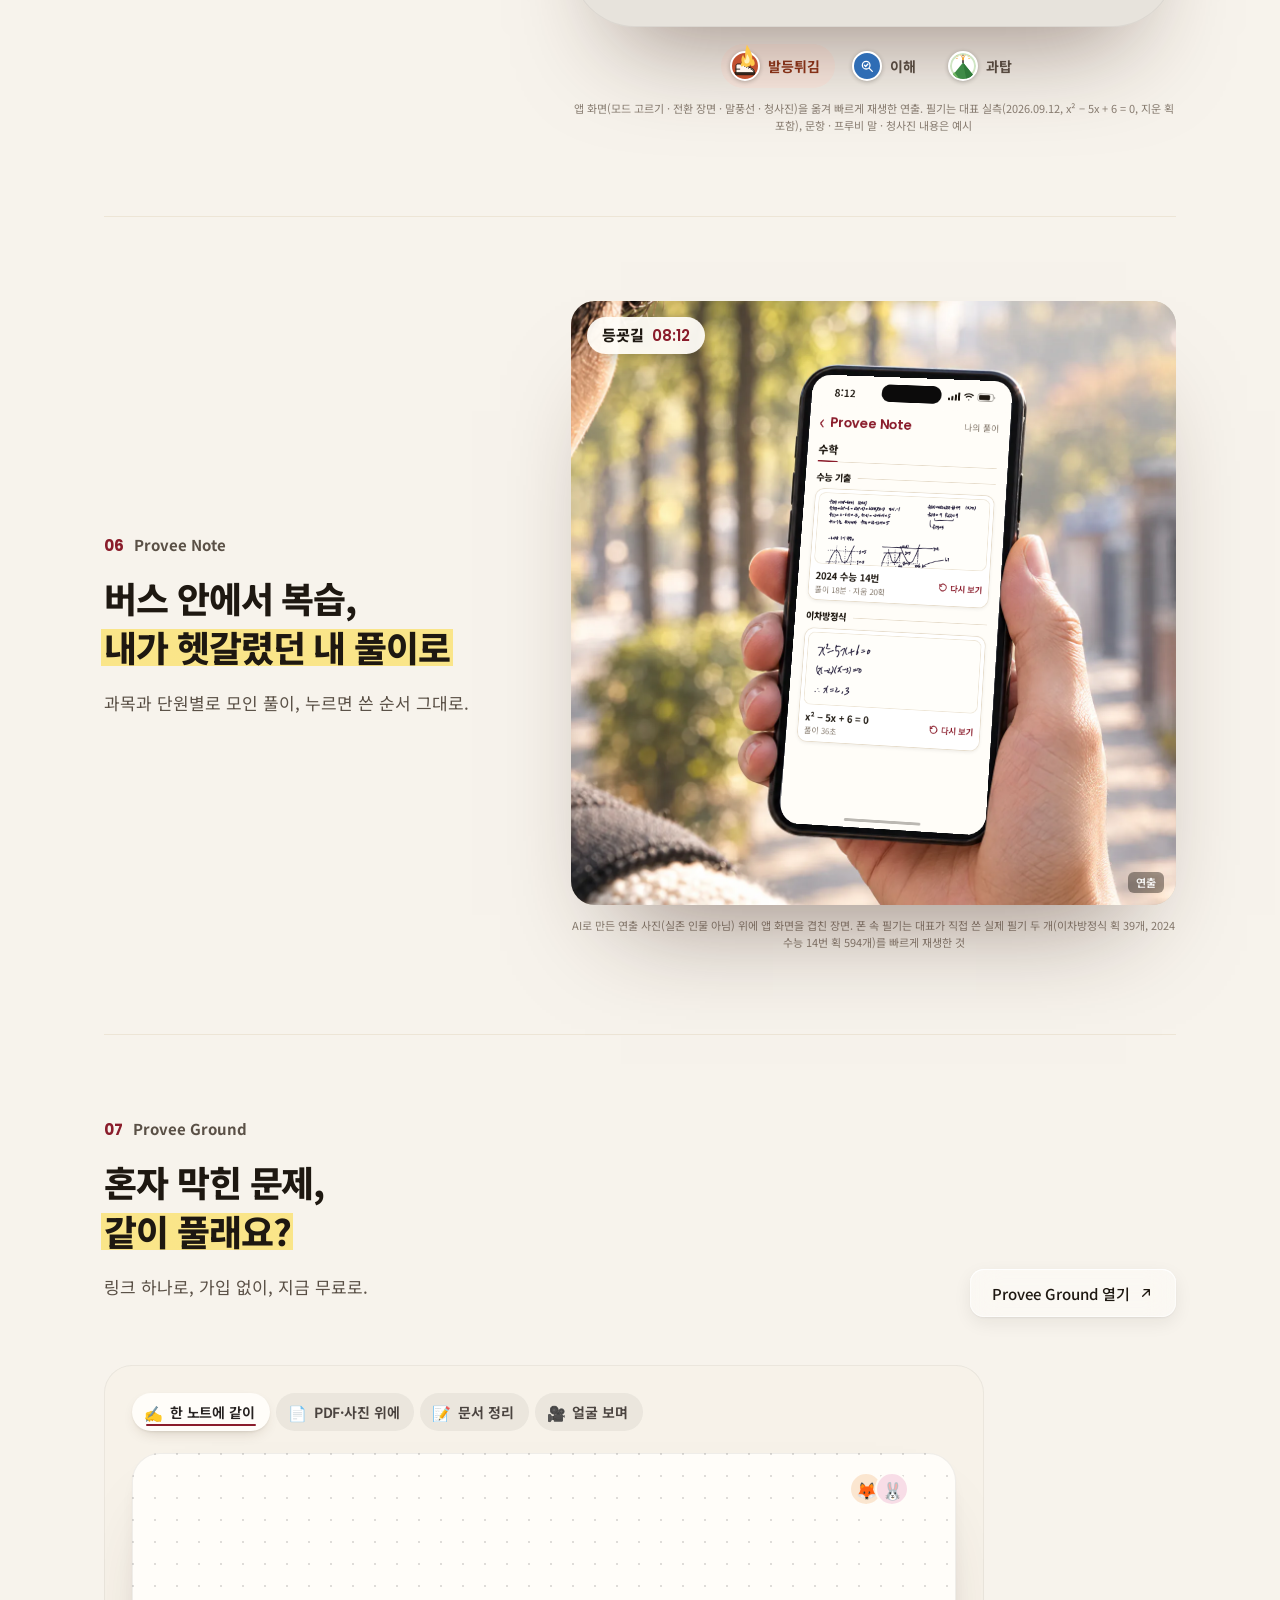
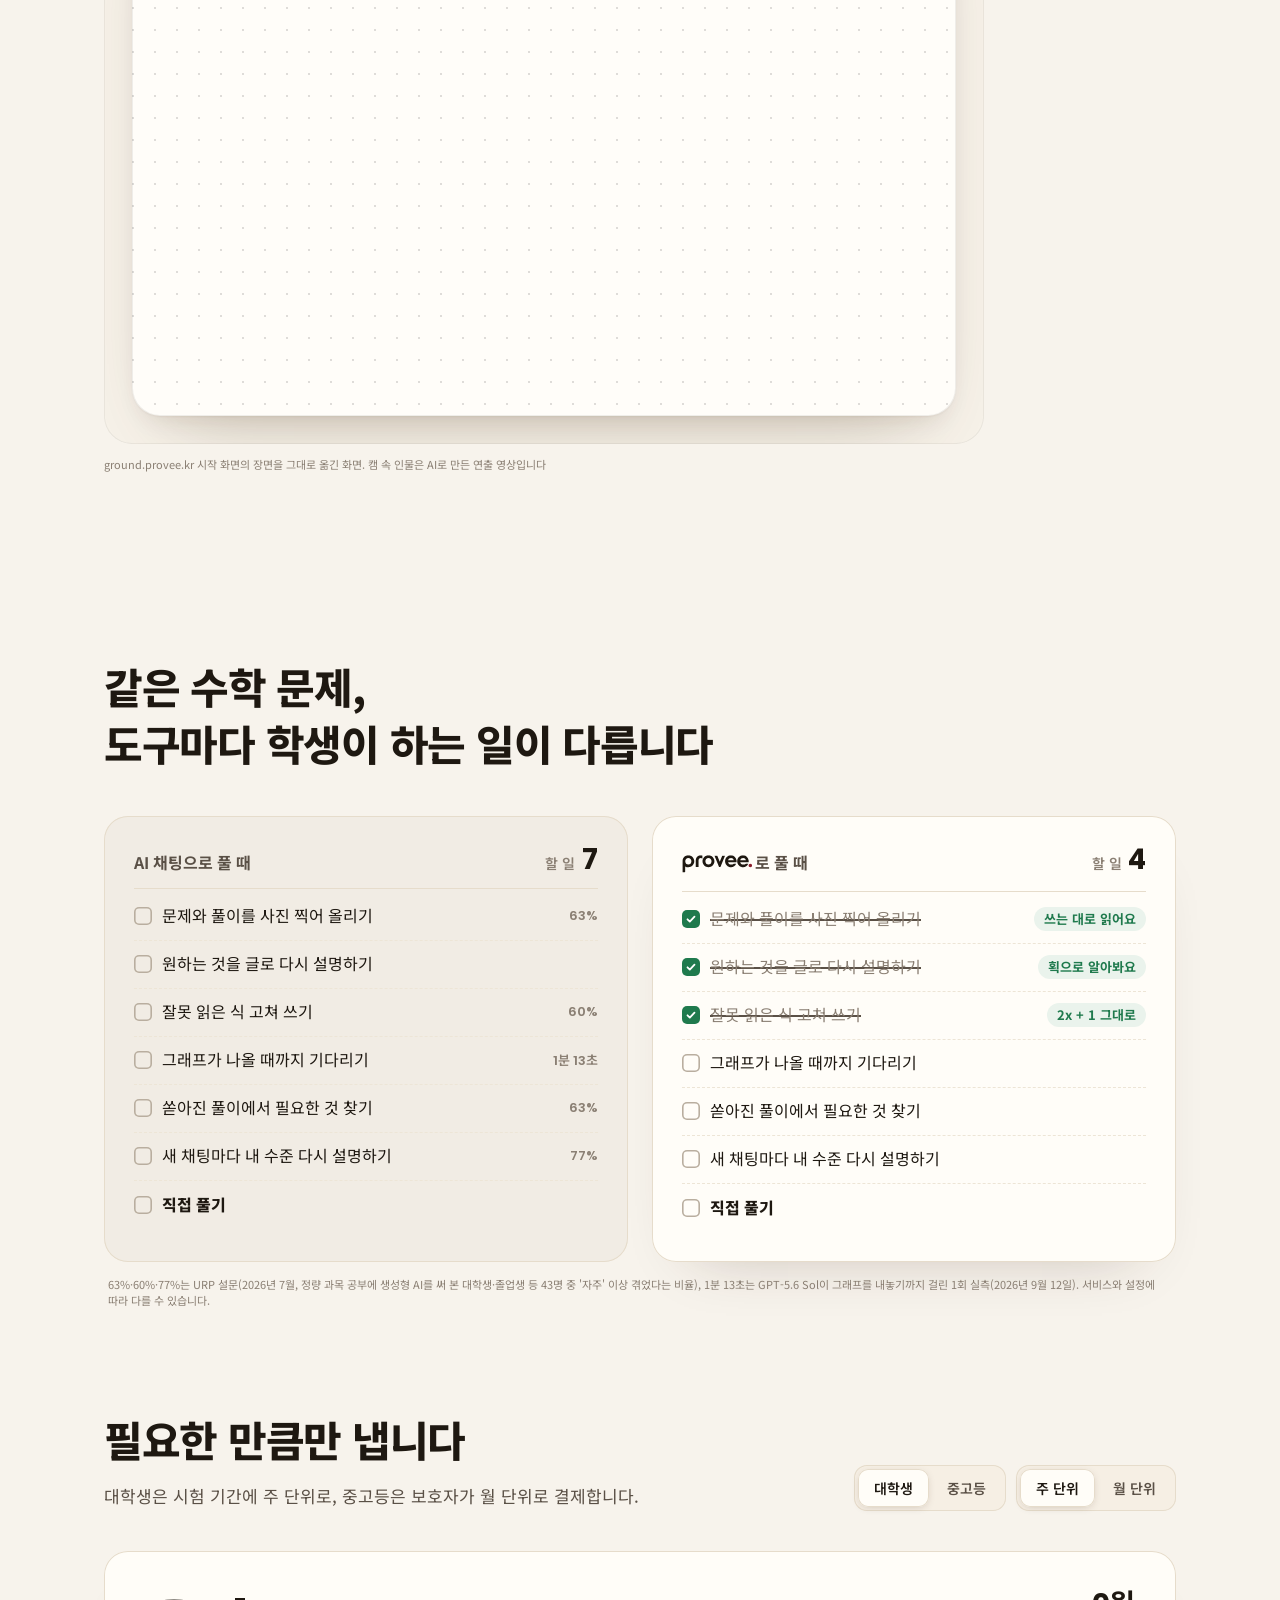
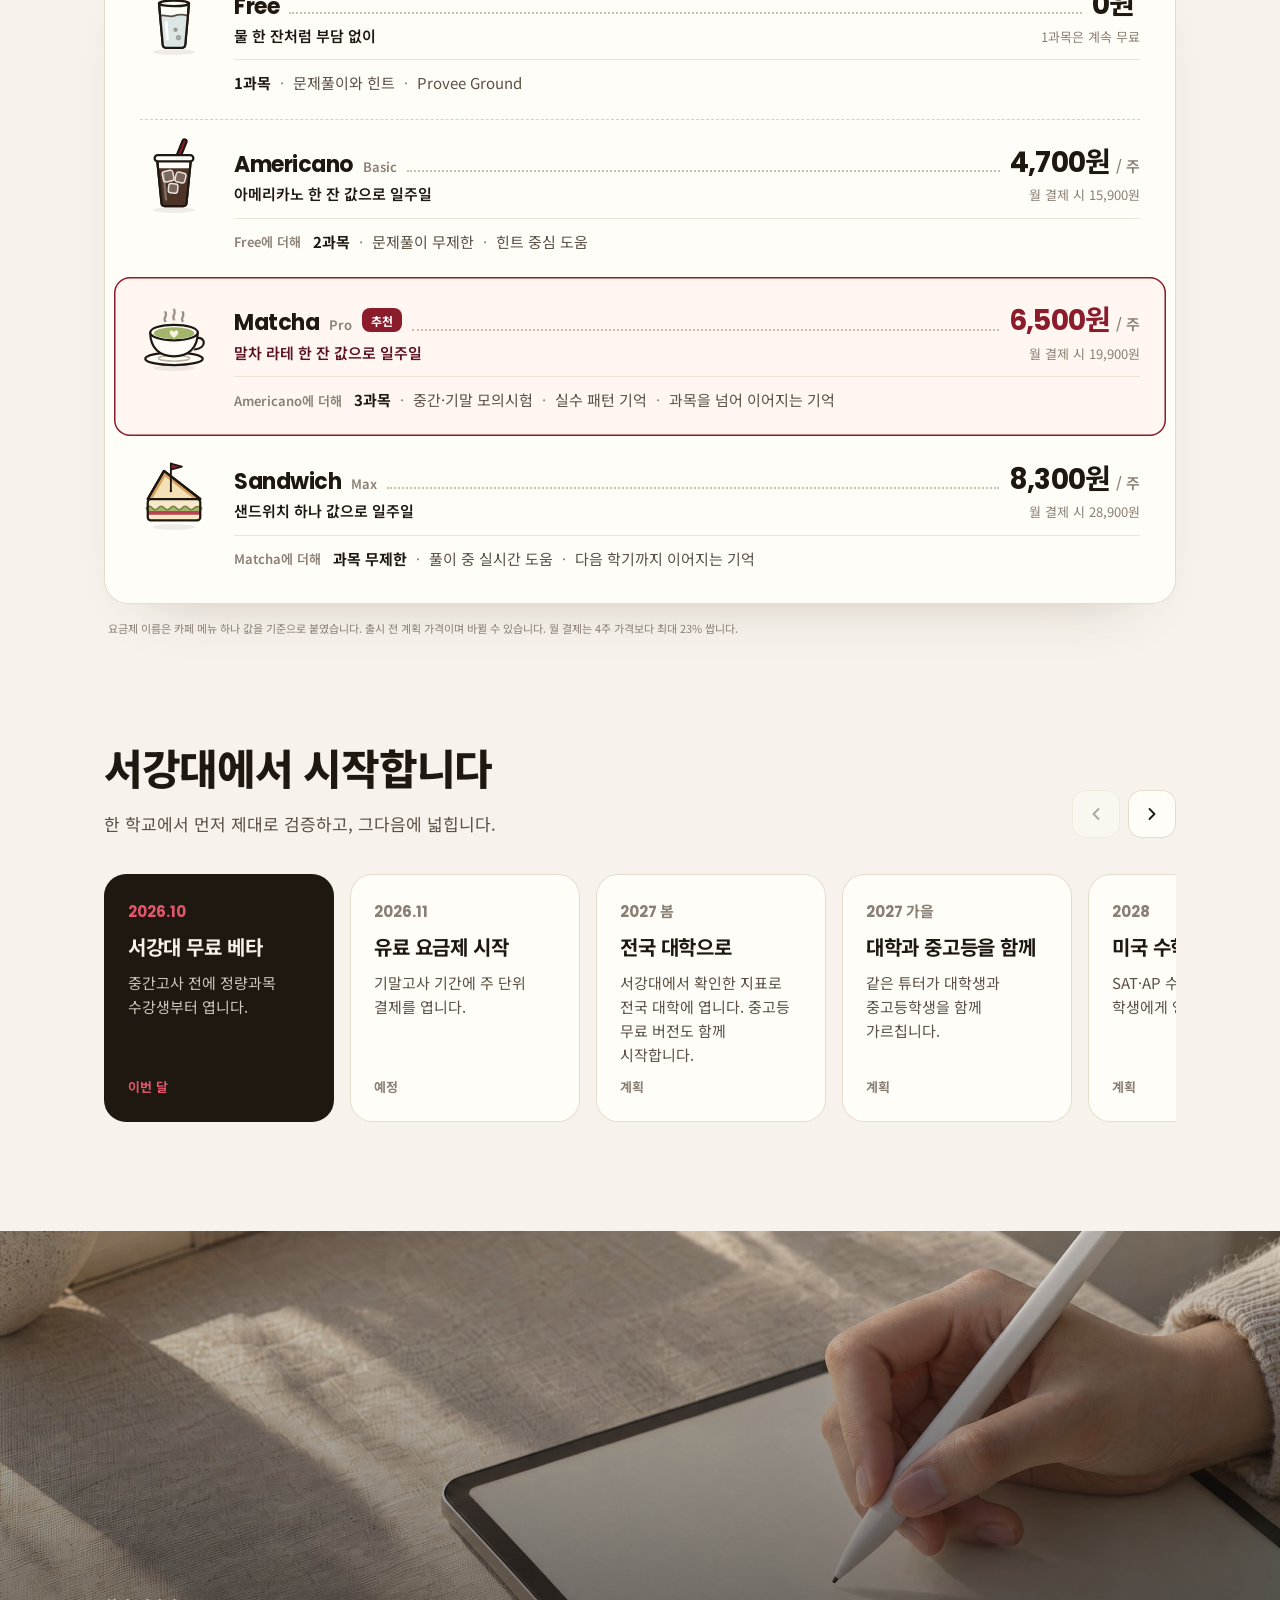
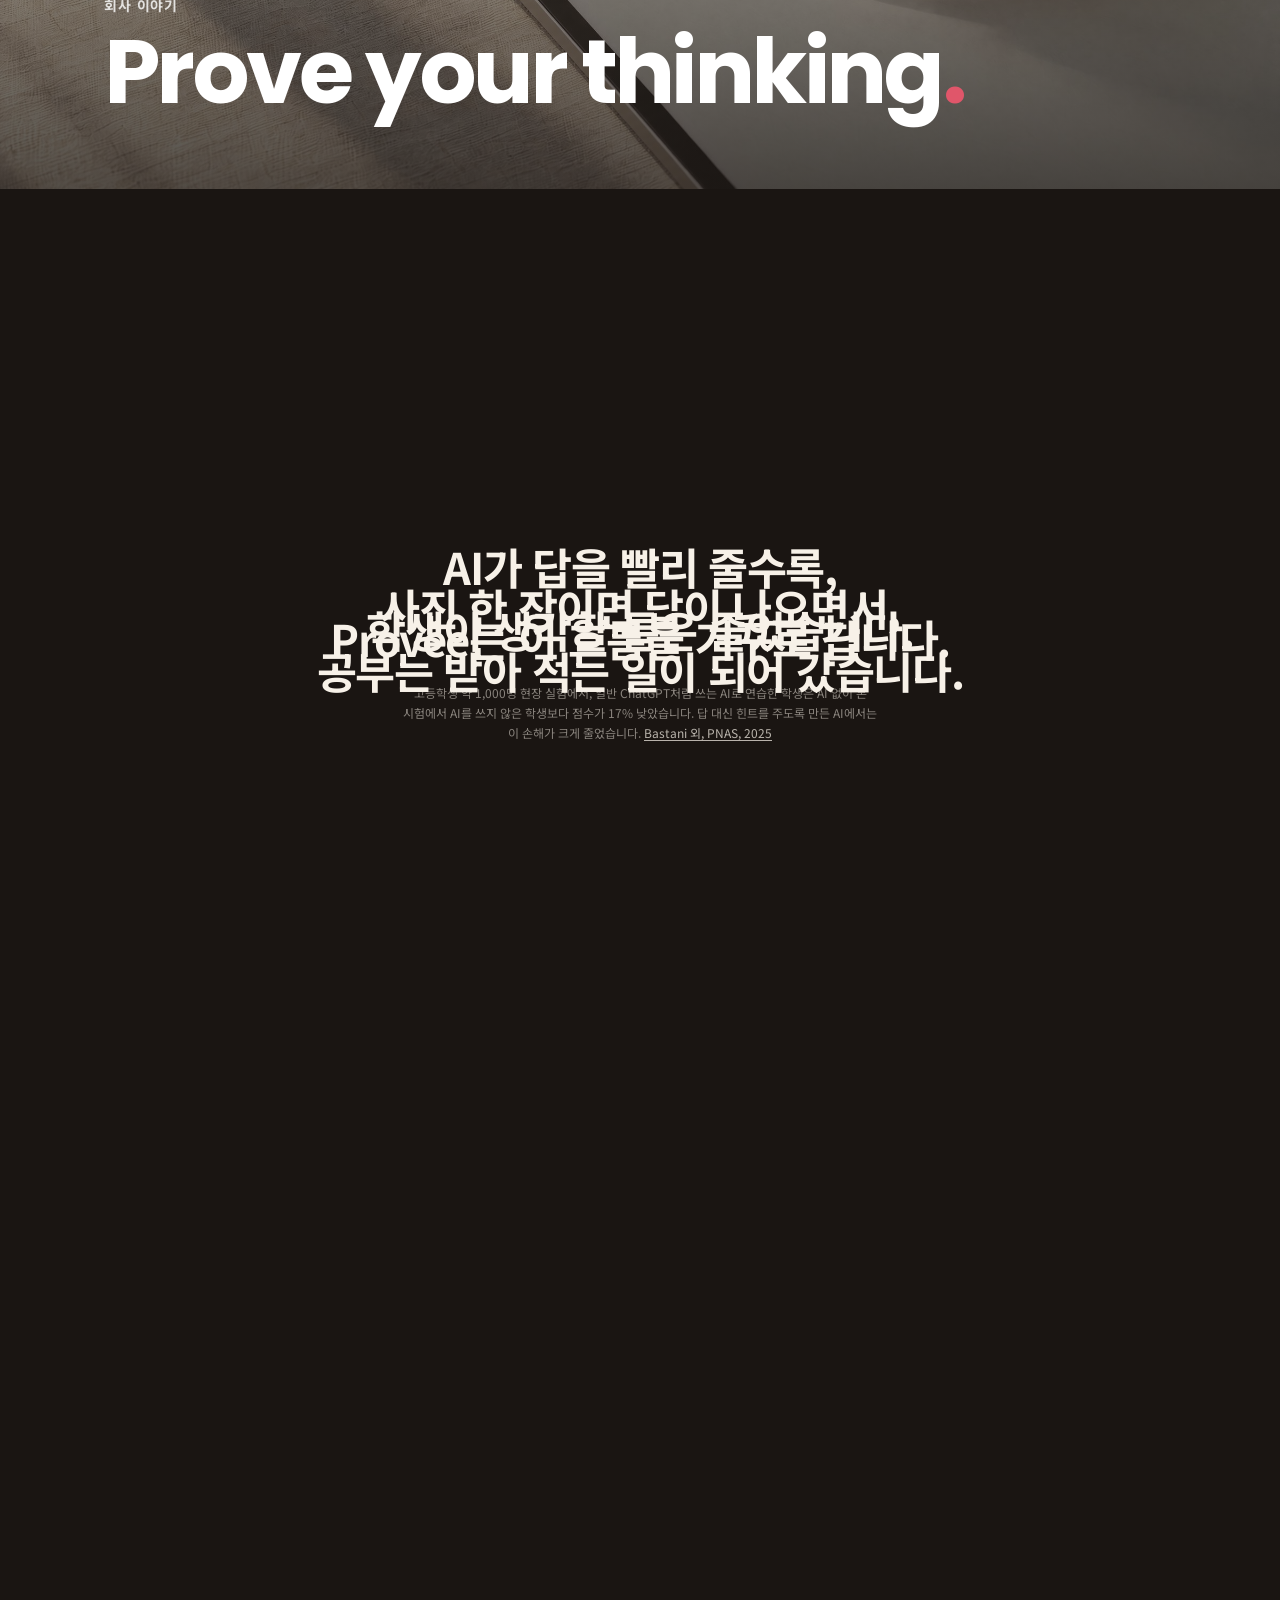
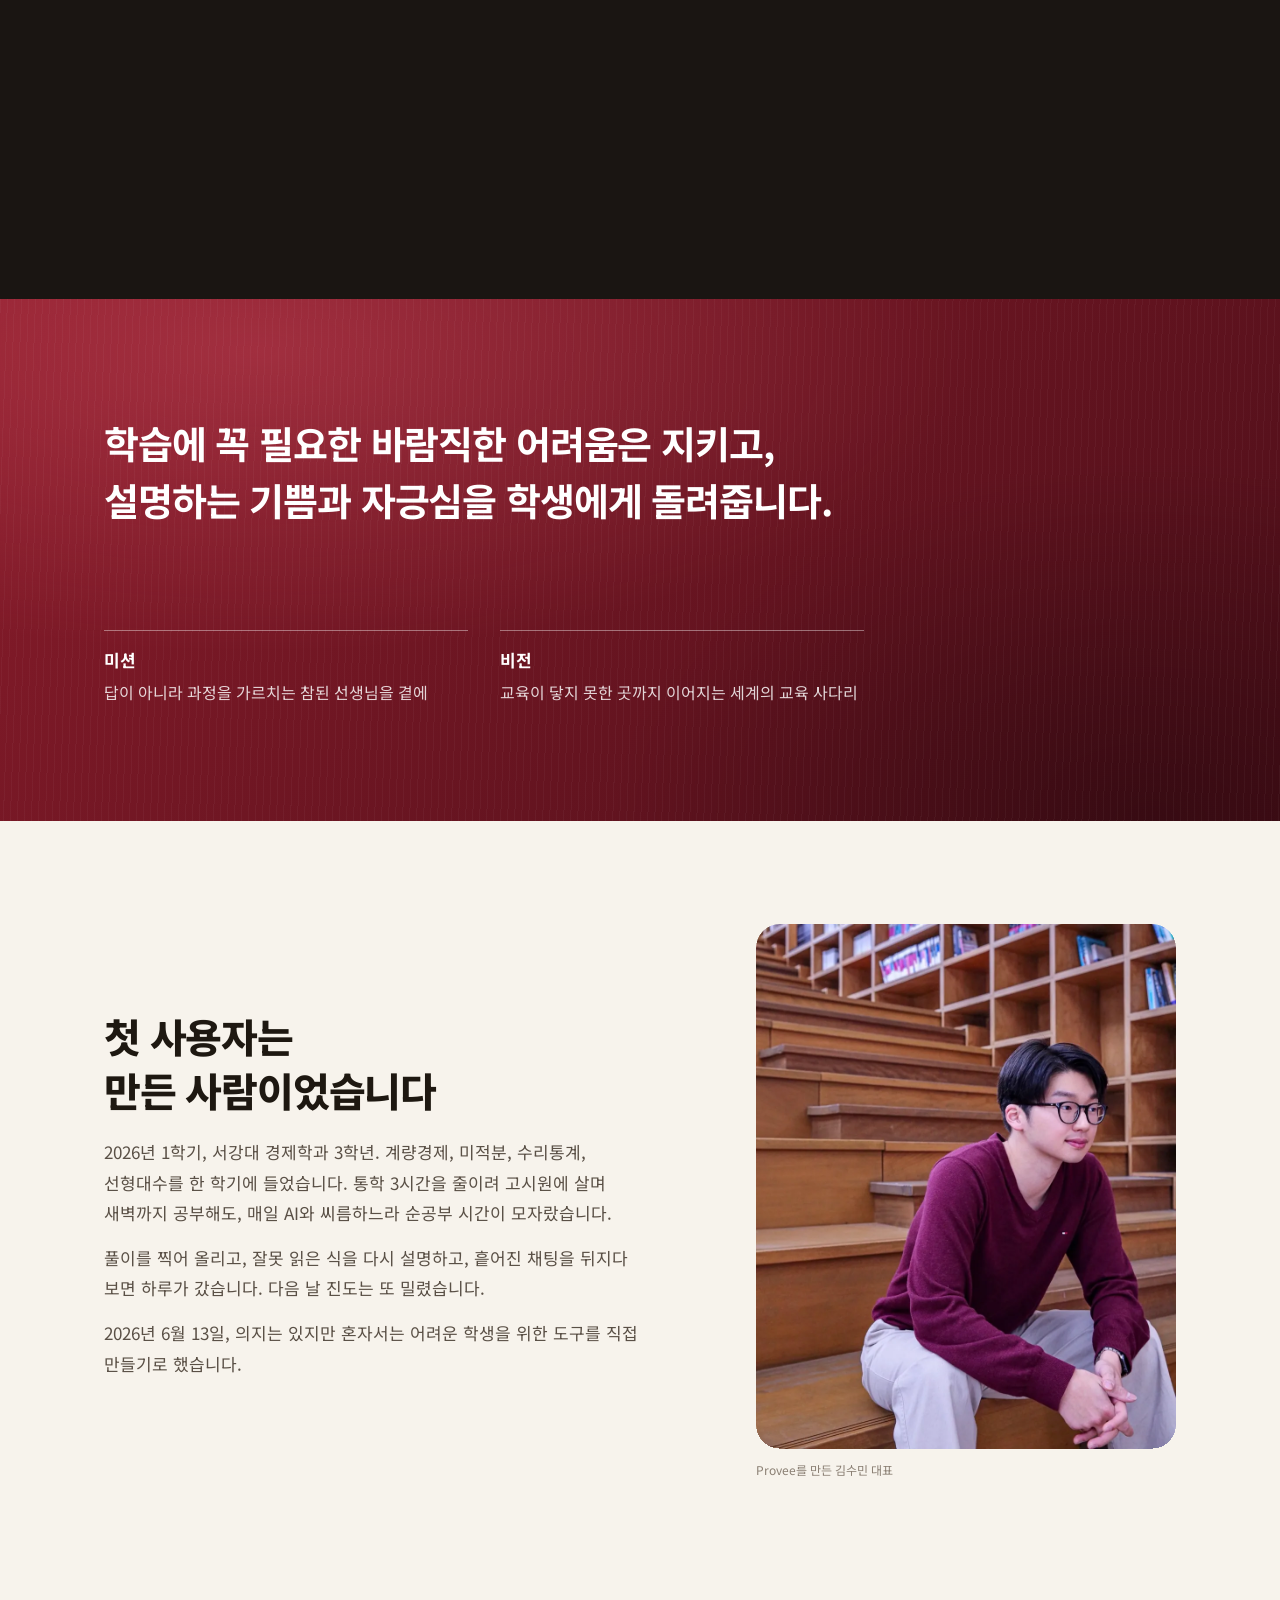
==== commit be9e8f5a: "팀 소개에서 윤세빈 제외(홈 팀 칸·투자자 소개) 홈은 하승주 칸을 한 줄로 늘려 은우·지민·주희가 한 줄에 빈칸 없이 들어가게 함.  Co-Authored-By: Claude O" ====
--- a/index.html
+++ b/index.html
@@ -792,8 +792,8 @@
 .tm.ceo em{font-size:14px;color:#E0566A}
 .tm.ceo em.also{color:#F7F1E8}
 .tm.ceo span{font-size:15px;color:#CFC6BA;margin-top:4px}
-.tm.hs{grid-column:span 2} /* CEO 한 줄 + 하승주 두 칸·세빈 + 은우·지민·주희로 빈칸 없이 */
-@media (max-width:1020px){.tm-grid{grid-template-columns:repeat(2,1fr)}}
+.tm.hs{grid-column:1/-1} /* CEO 한 줄 + 하승주 한 줄 + 은우·지민·주희 한 줄로 빈칸 없이 */
+@media (max-width:1020px){.tm-grid{grid-template-columns:repeat(2,1fr)}.tm.hs{grid-column:auto}}
 @media (max-width:520px){.tm-grid{grid-template-columns:1fr}.tm.ceo,.tm.hs{grid-column:auto}.tm.ceo{grid-template-columns:60px 1fr;column-gap:14px;padding:24px}.tm.ceo .av{width:60px;height:60px;font-size:18px}}
 .st-end{background:linear-gradient(135deg,#8A1C2B,#5E1220);color:#fff;min-height:56vh;display:grid;place-items:center;text-align:center;padding:96px var(--gut)}
 .st-end p{margin:0;font-size:clamp(24px,3.2vw,40px);line-height:1.5;font-weight:700;letter-spacing:-.03em}
@@ -1637,7 +1637,6 @@
     <div class="tm-grid">
       <div class="tm ceo"><span class="av">SM</span><b>김수민</b><em>CEO · 창립자</em><em class="also">개발 총괄</em><span>서강대 경제학과. 첫 사용자이자 제품 총괄. 화면과 사용 흐름을 직접 설계하고 만듭니다</span></div>
       <div class="tm hs"><span class="av">HS</span><b>하승주</b><em>수학·학습과학 총괄</em><span>한양대 수학과. 前 대치 종로학원 학습과학센터 고등수학 팀장. 개발팀 겸임</span></div>
-      <div class="tm"><span class="av">SB</span><b>윤세빈</b><em>마케팅 총괄</em><span>브랜드, 사용자 인터뷰</span></div>
       <div class="tm"><span class="av">EW</span><b>김은우</b><em>글로벌 마케팅</em><span>해외 마케팅, 콘텐츠</span></div>
       <div class="tm"><span class="av">JM</span><b>최지민</b><em>마케터</em><span>콘텐츠 제작</span></div>
       <div class="tm"><span class="av">JH</span><b>연주희</b><em>UI 디자이너</em><span>제품·브랜드 디자인</span></div>
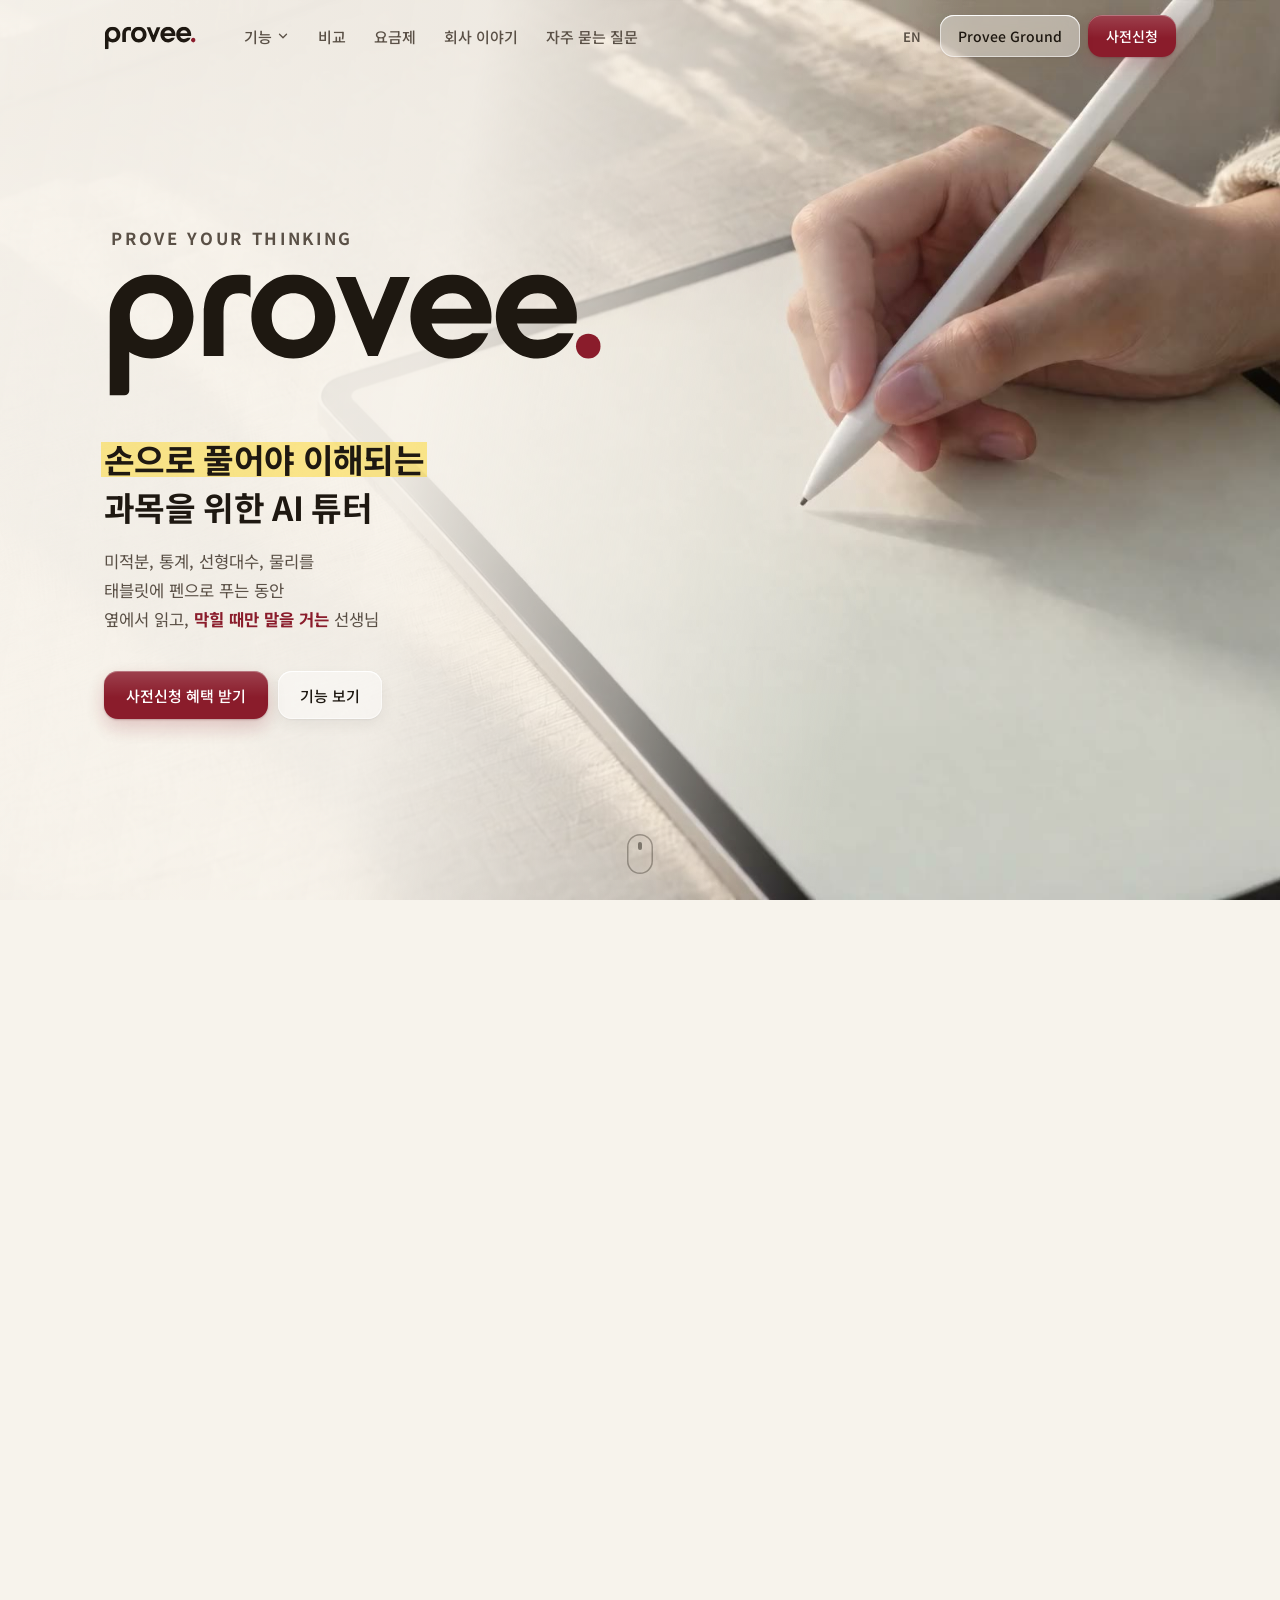
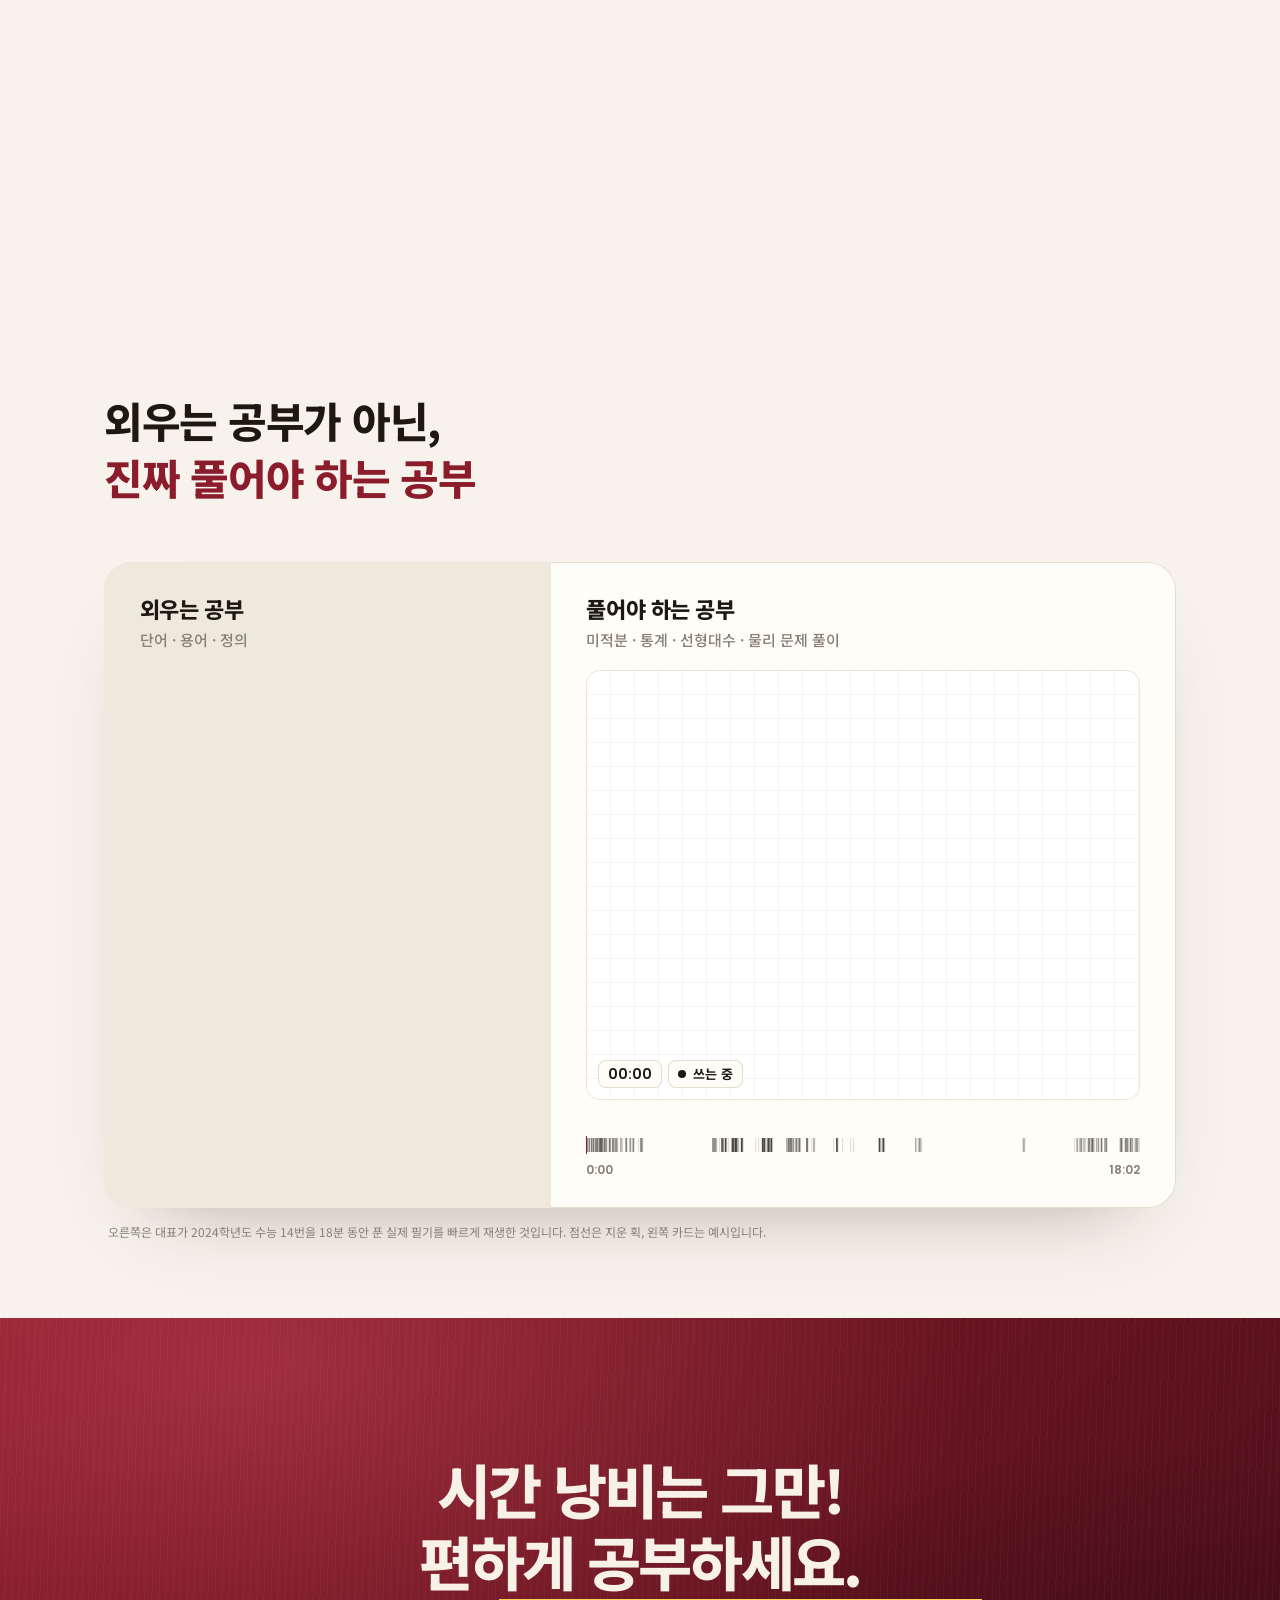
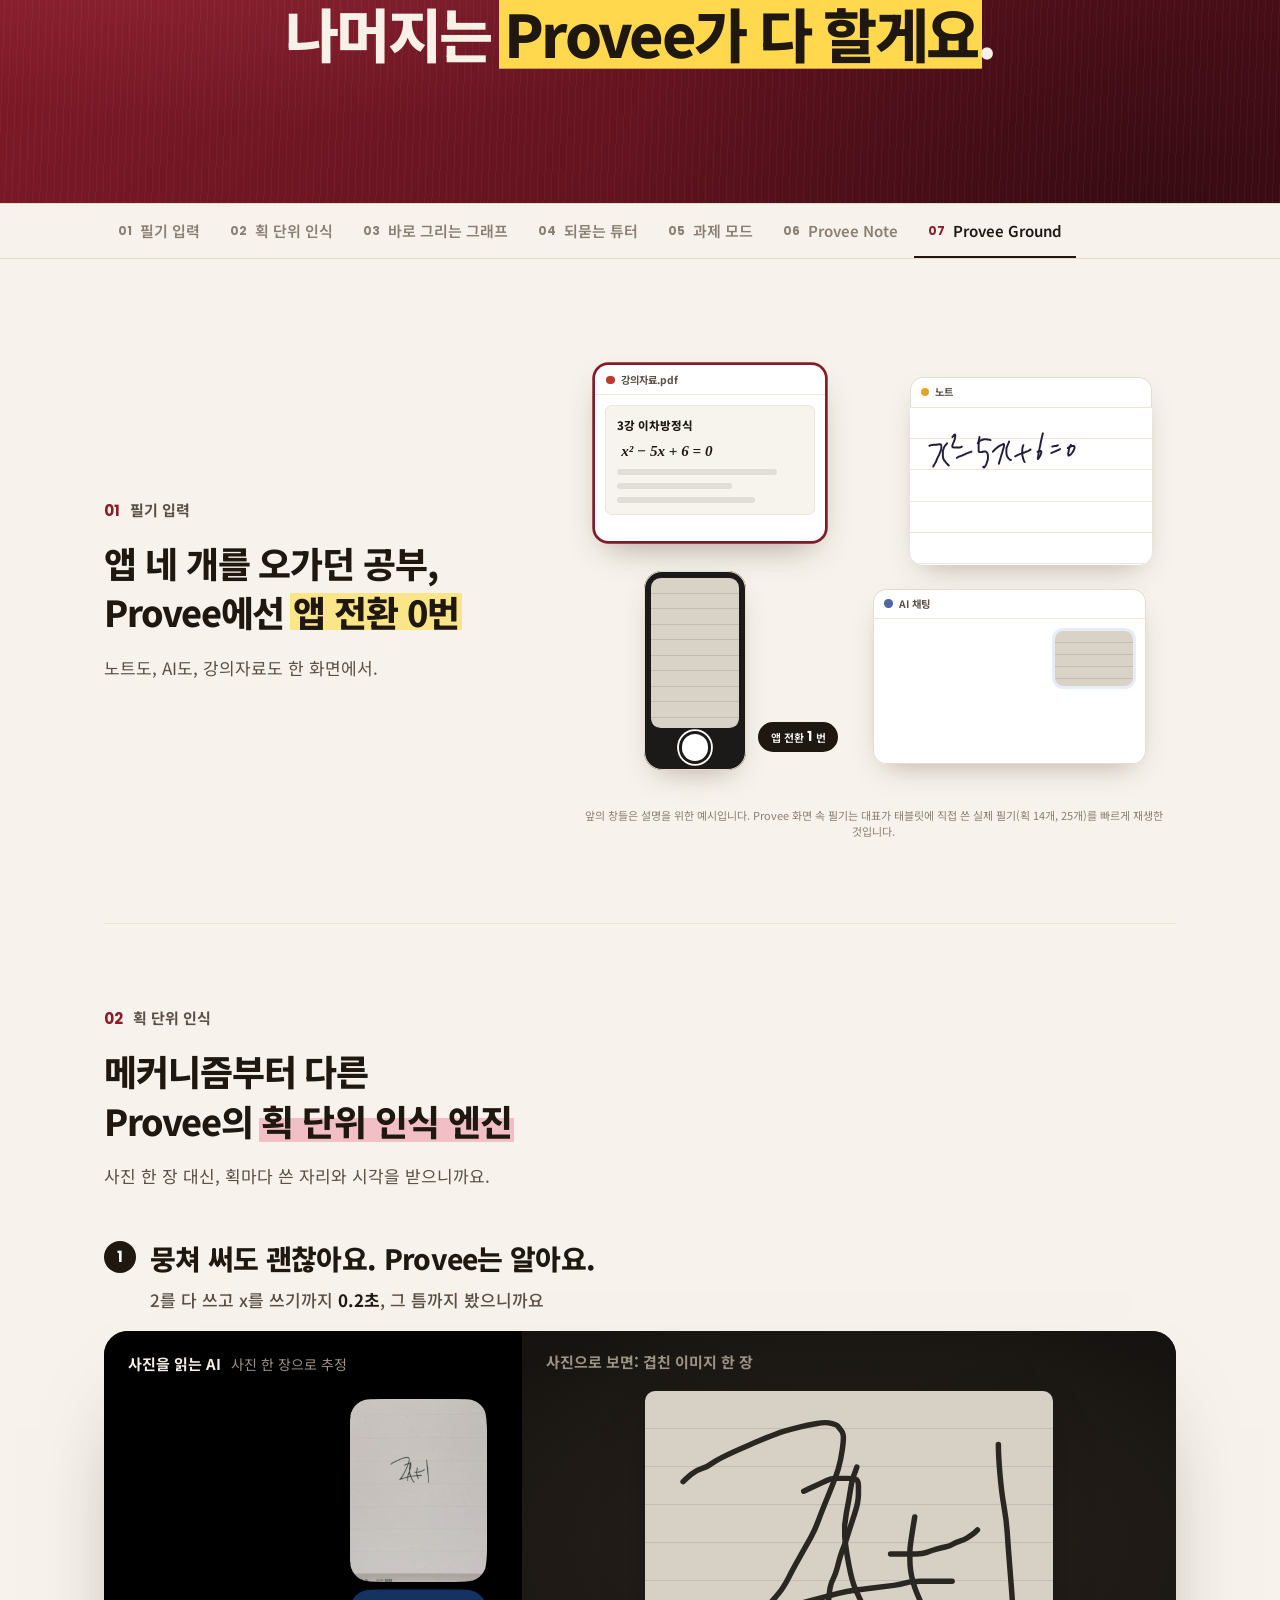
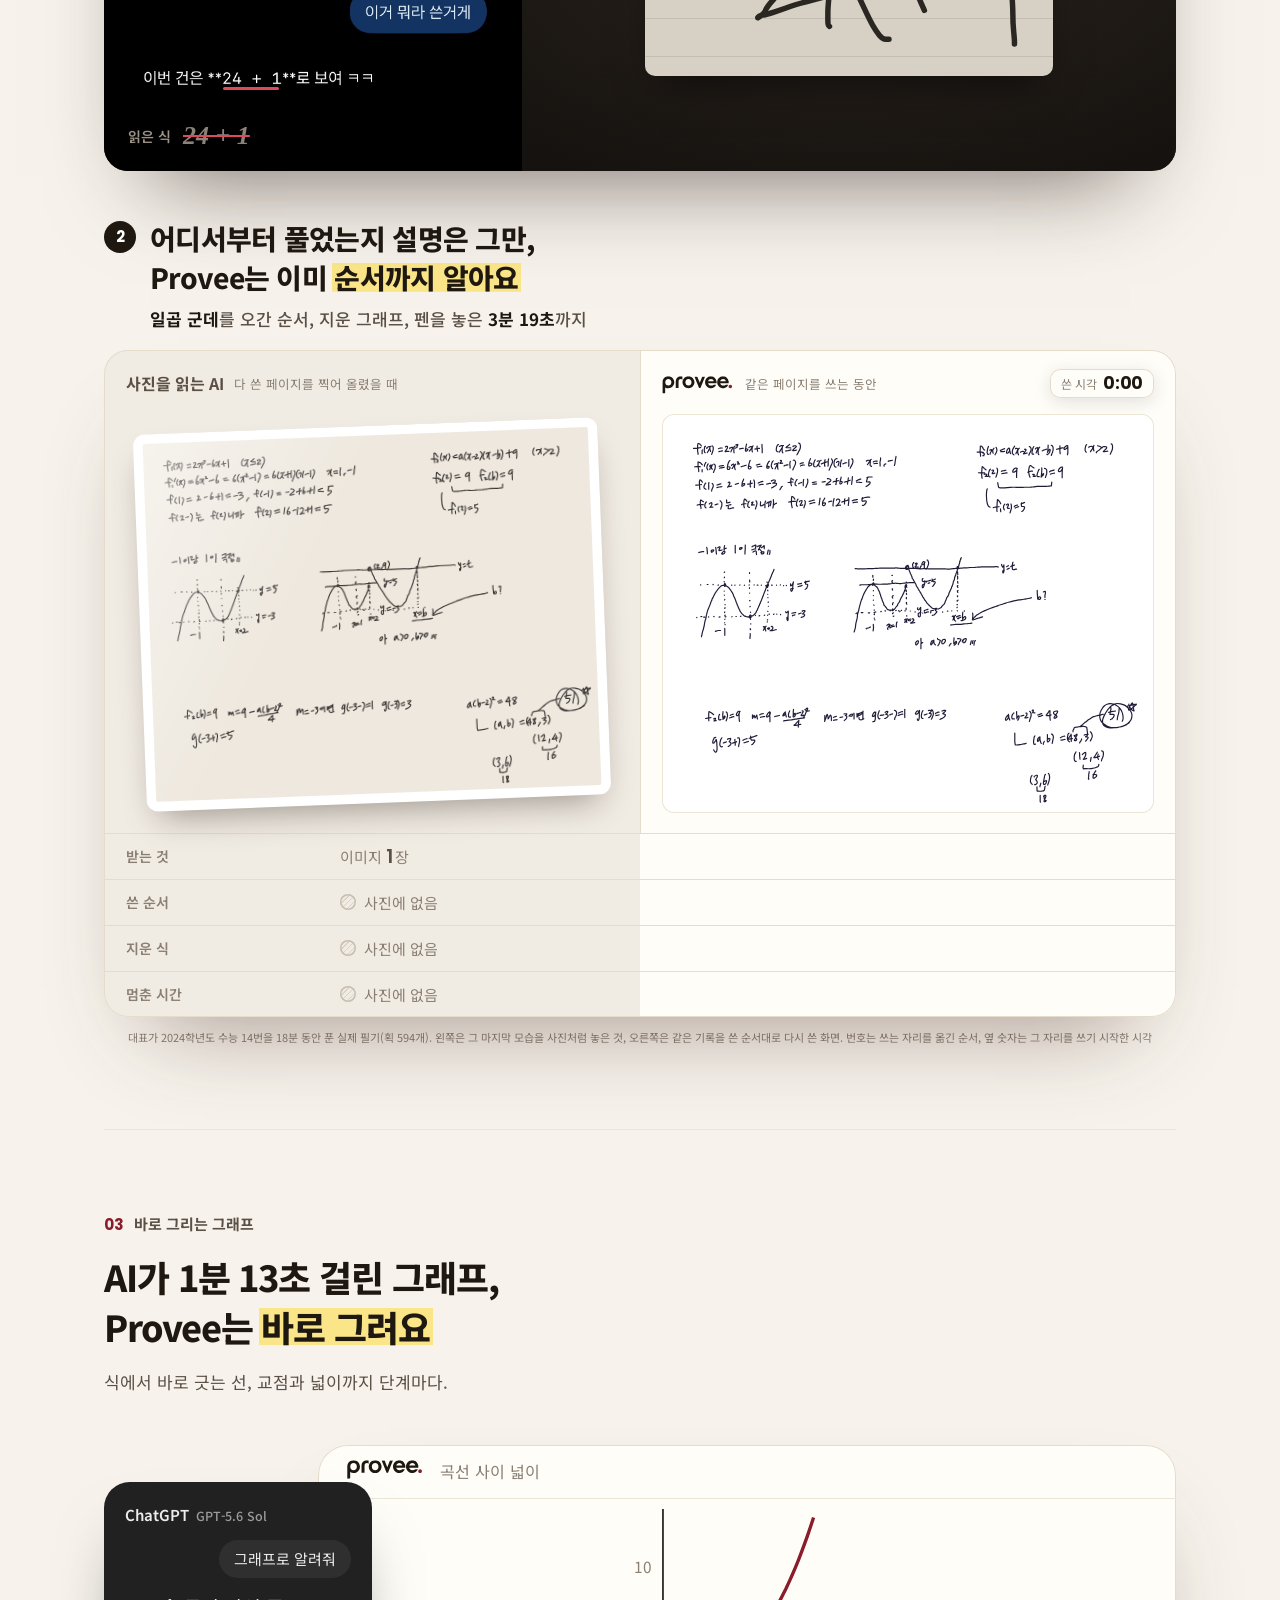
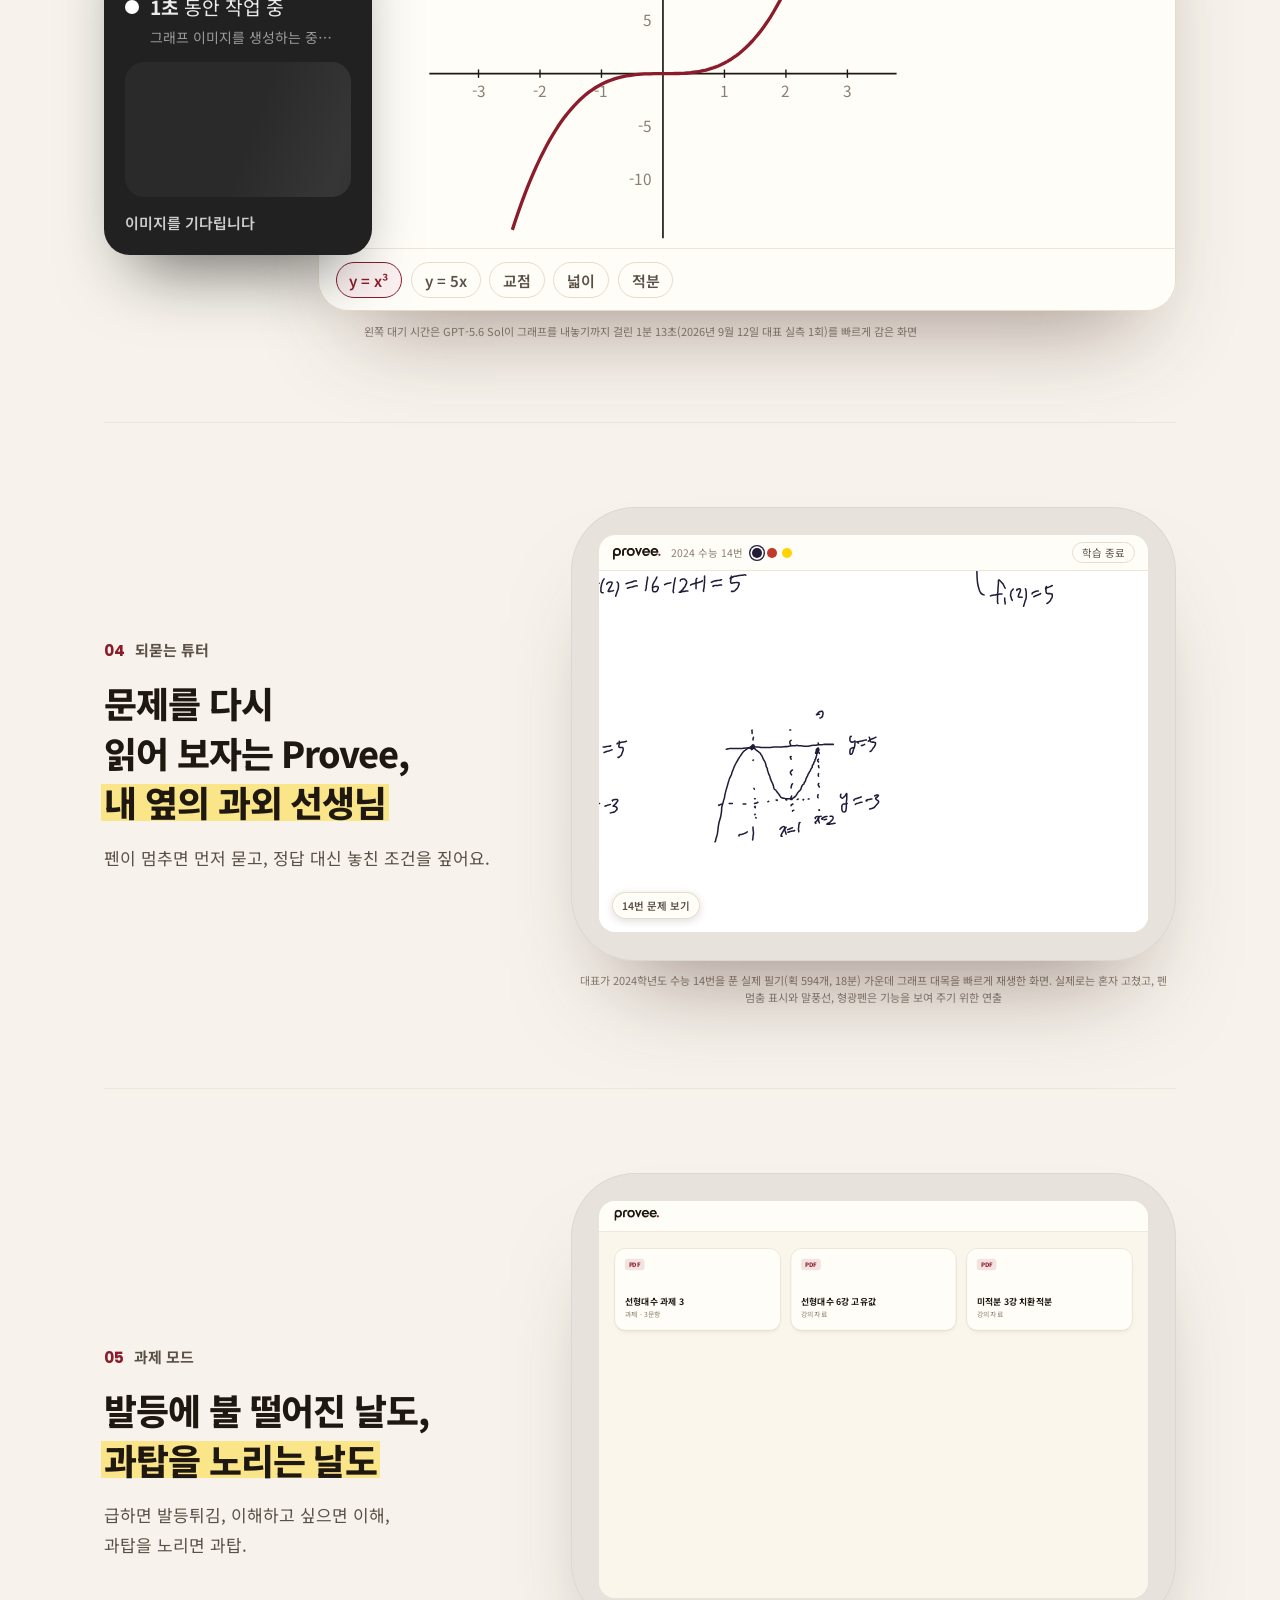
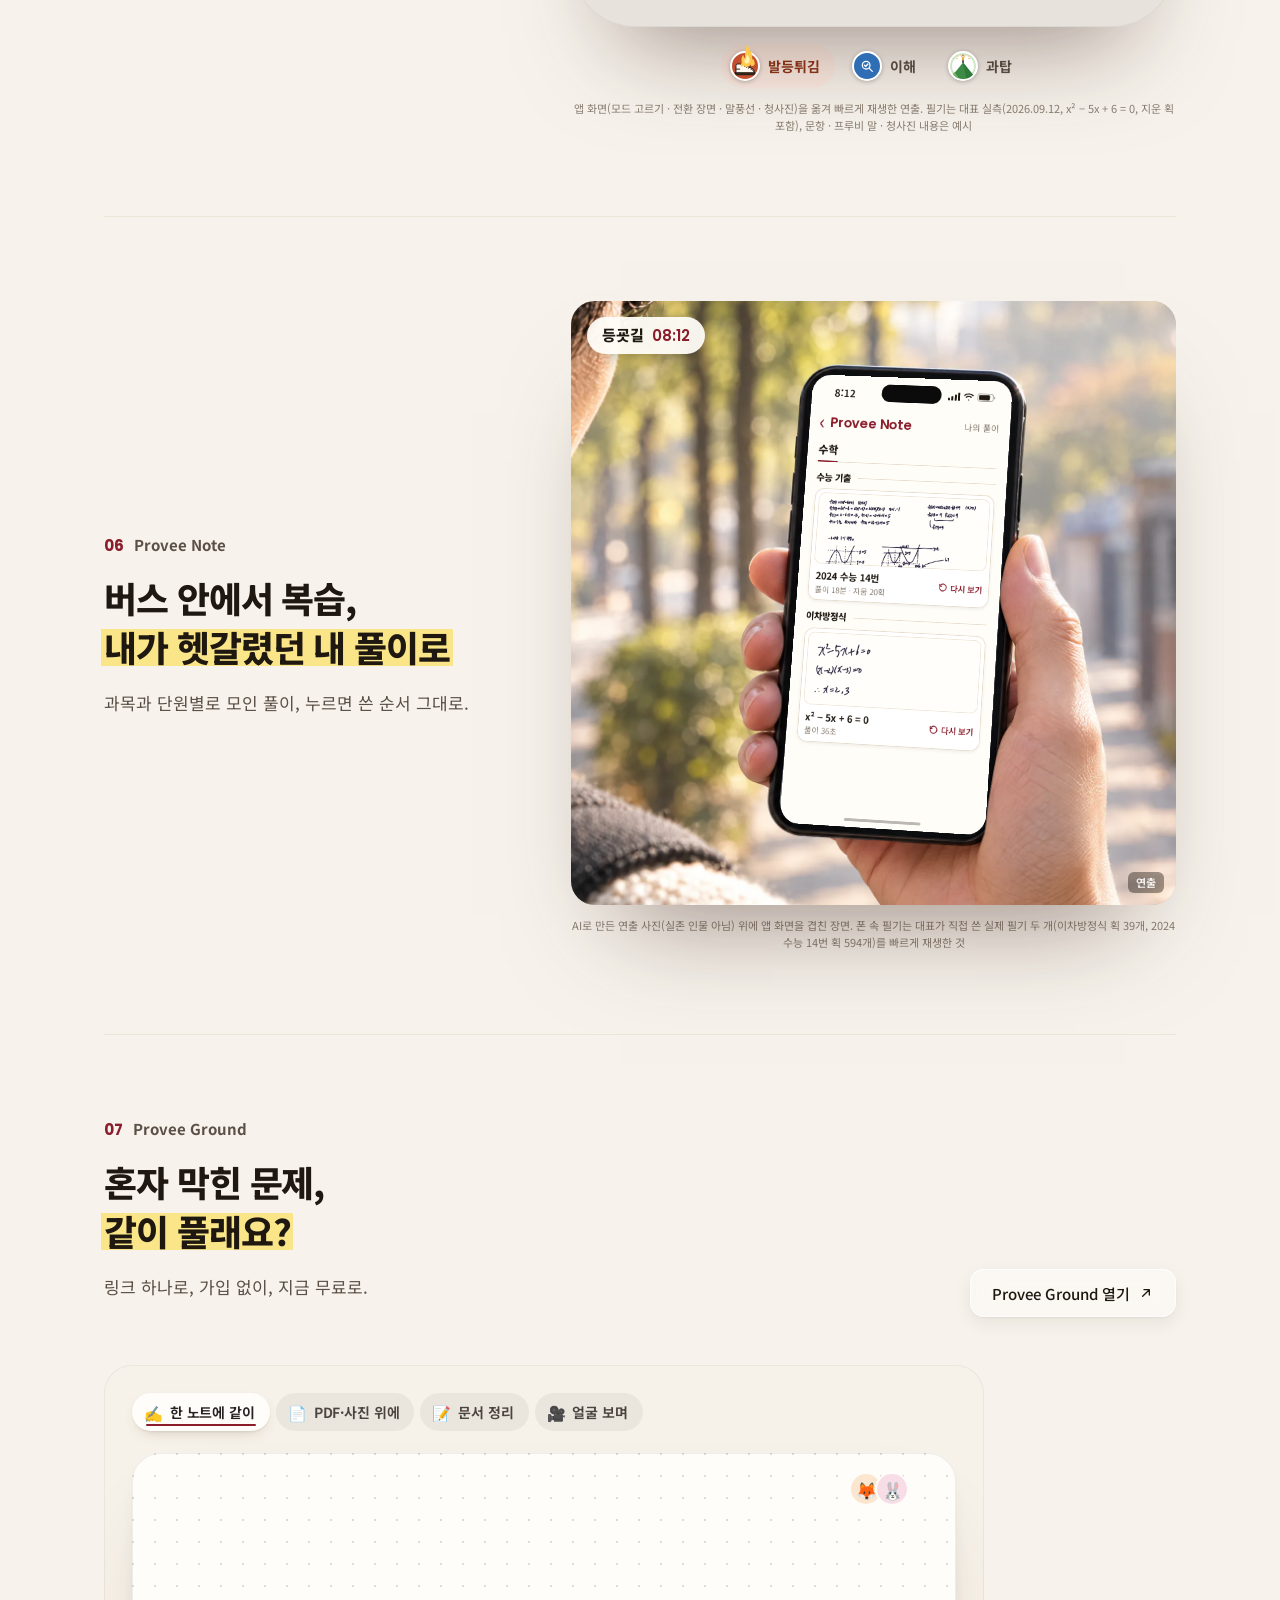
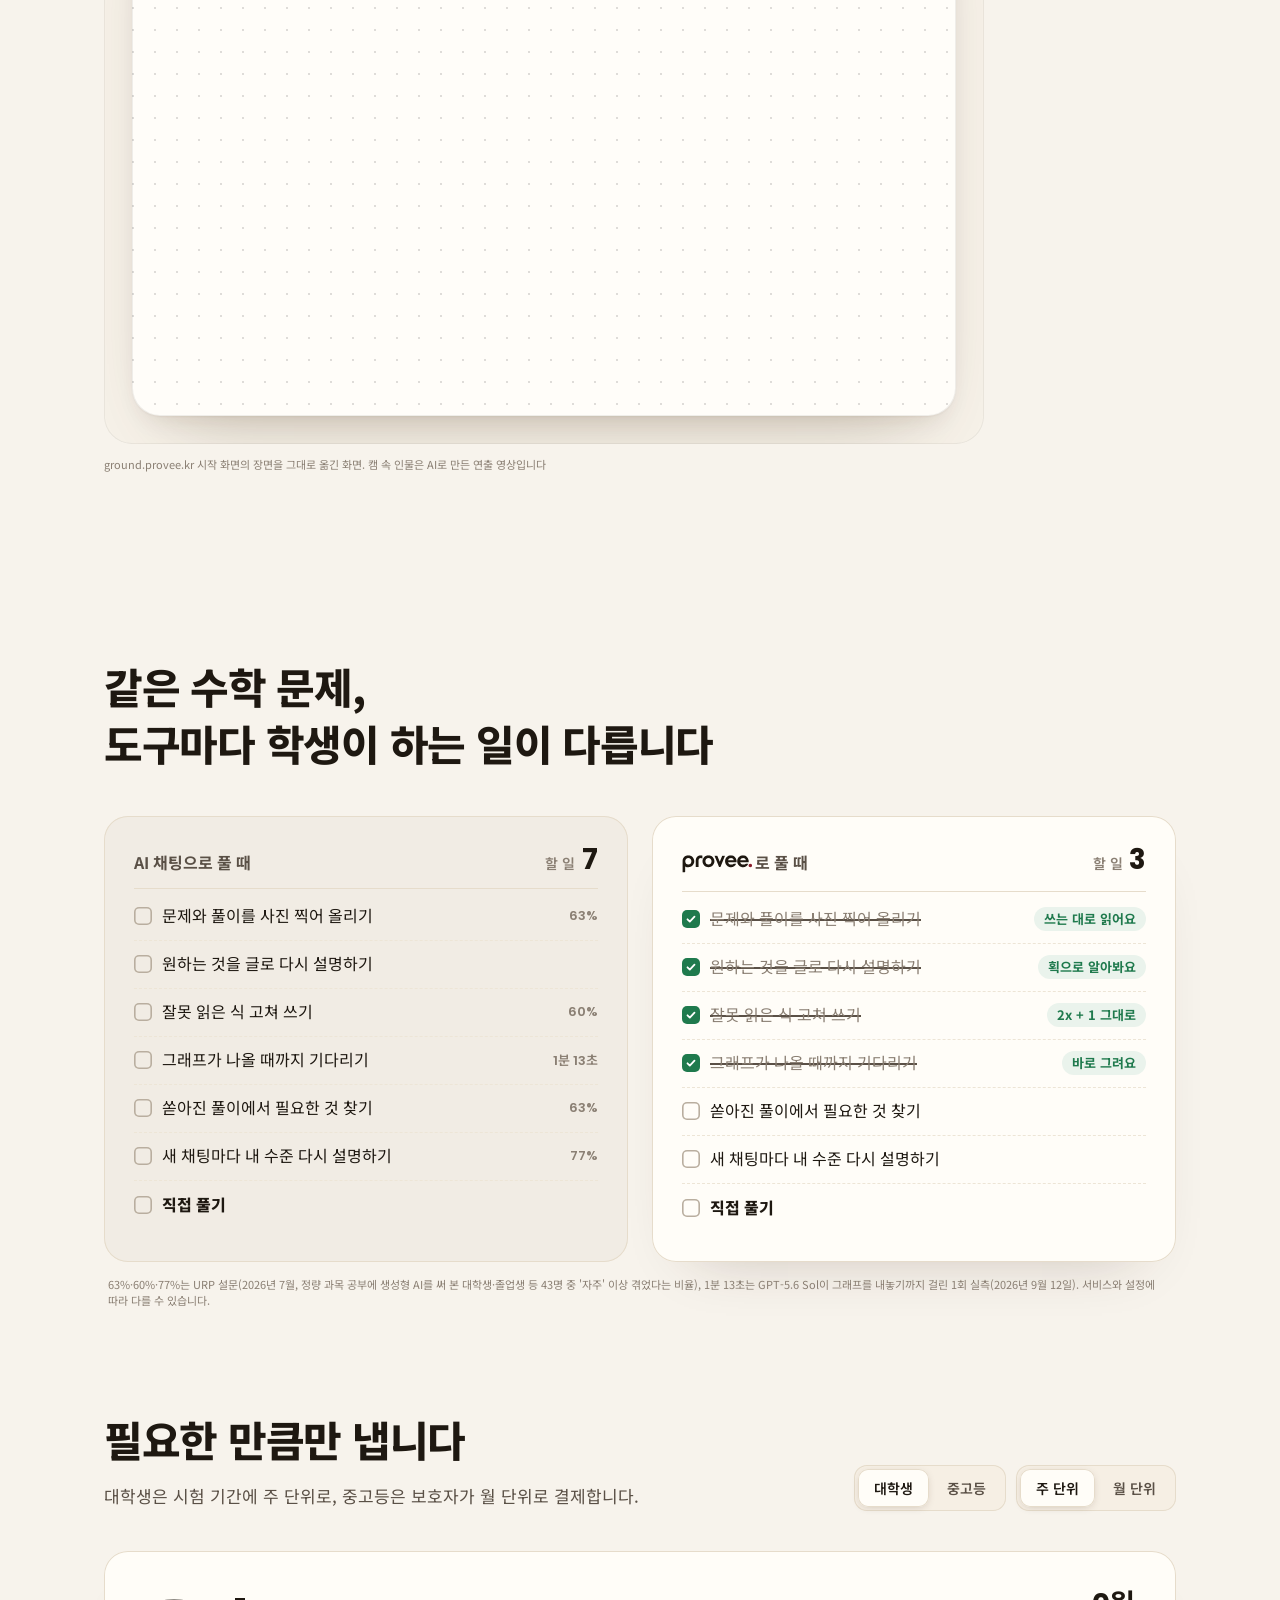
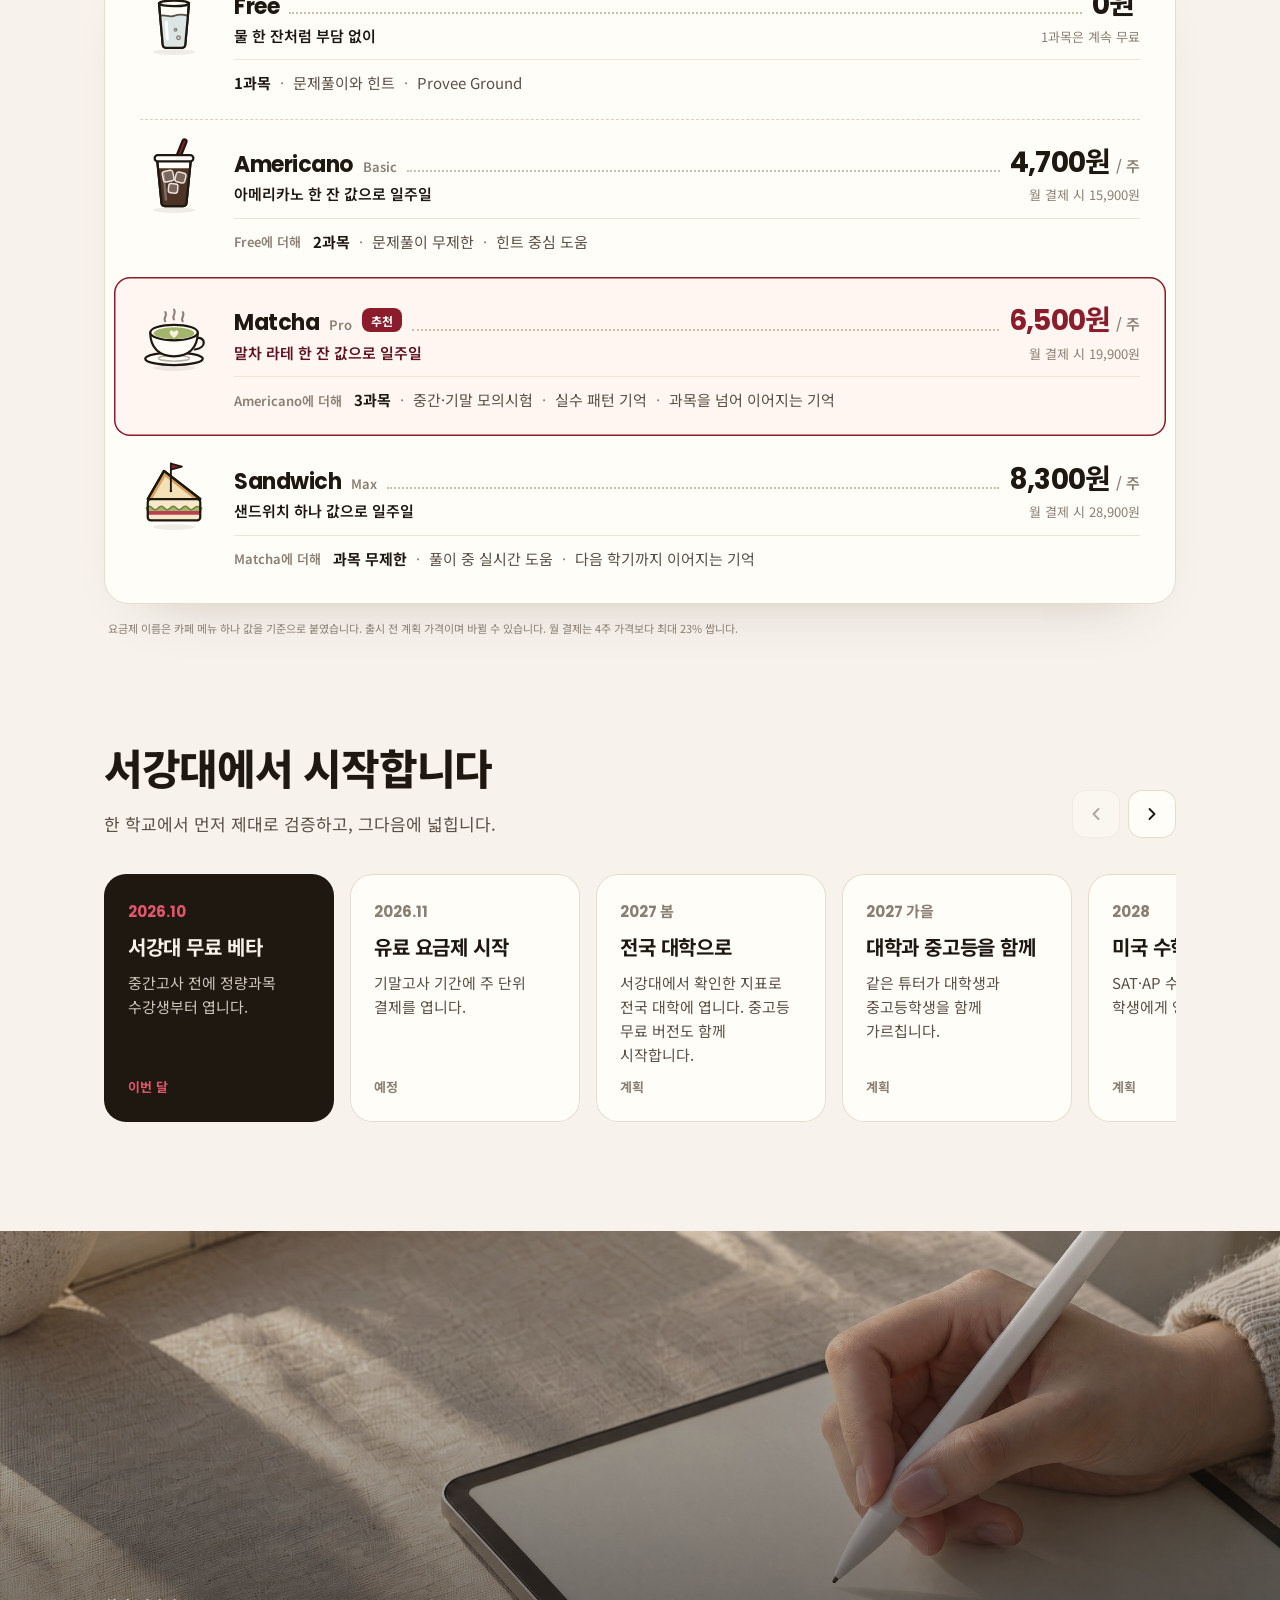
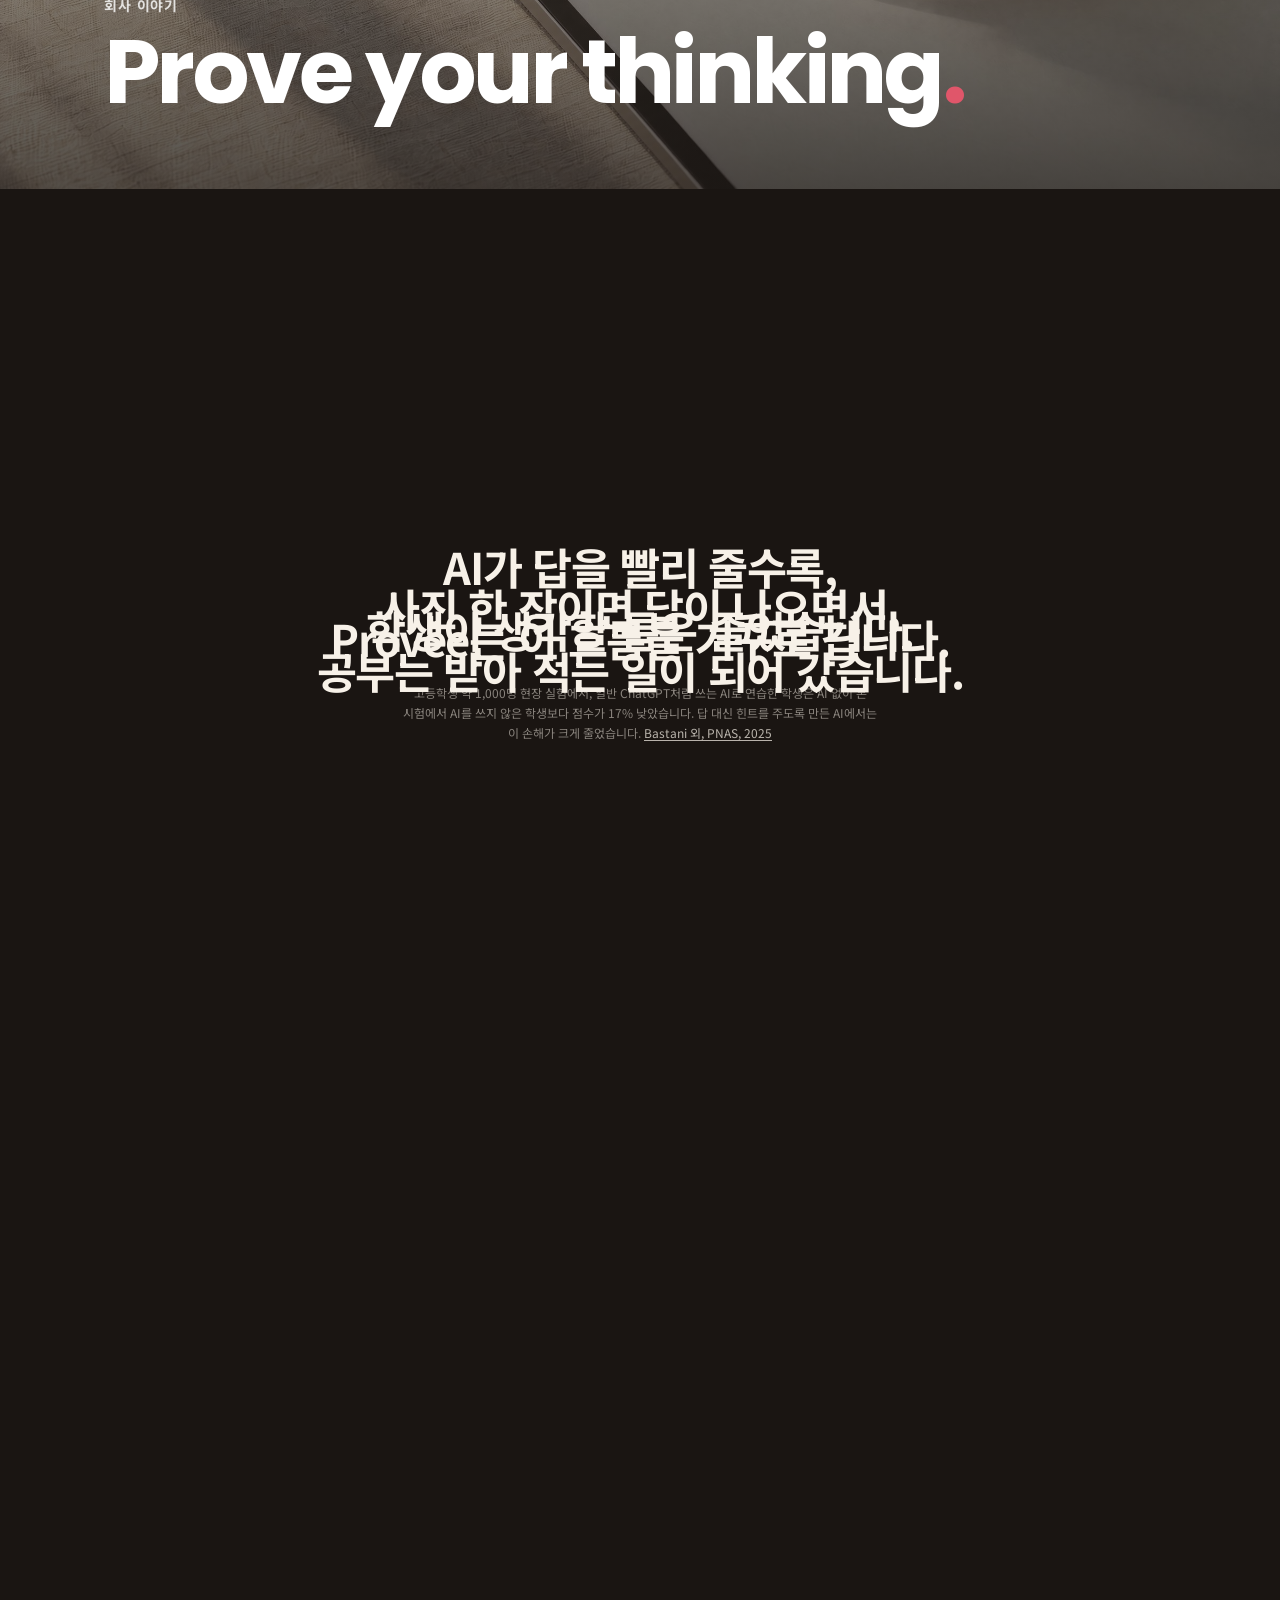
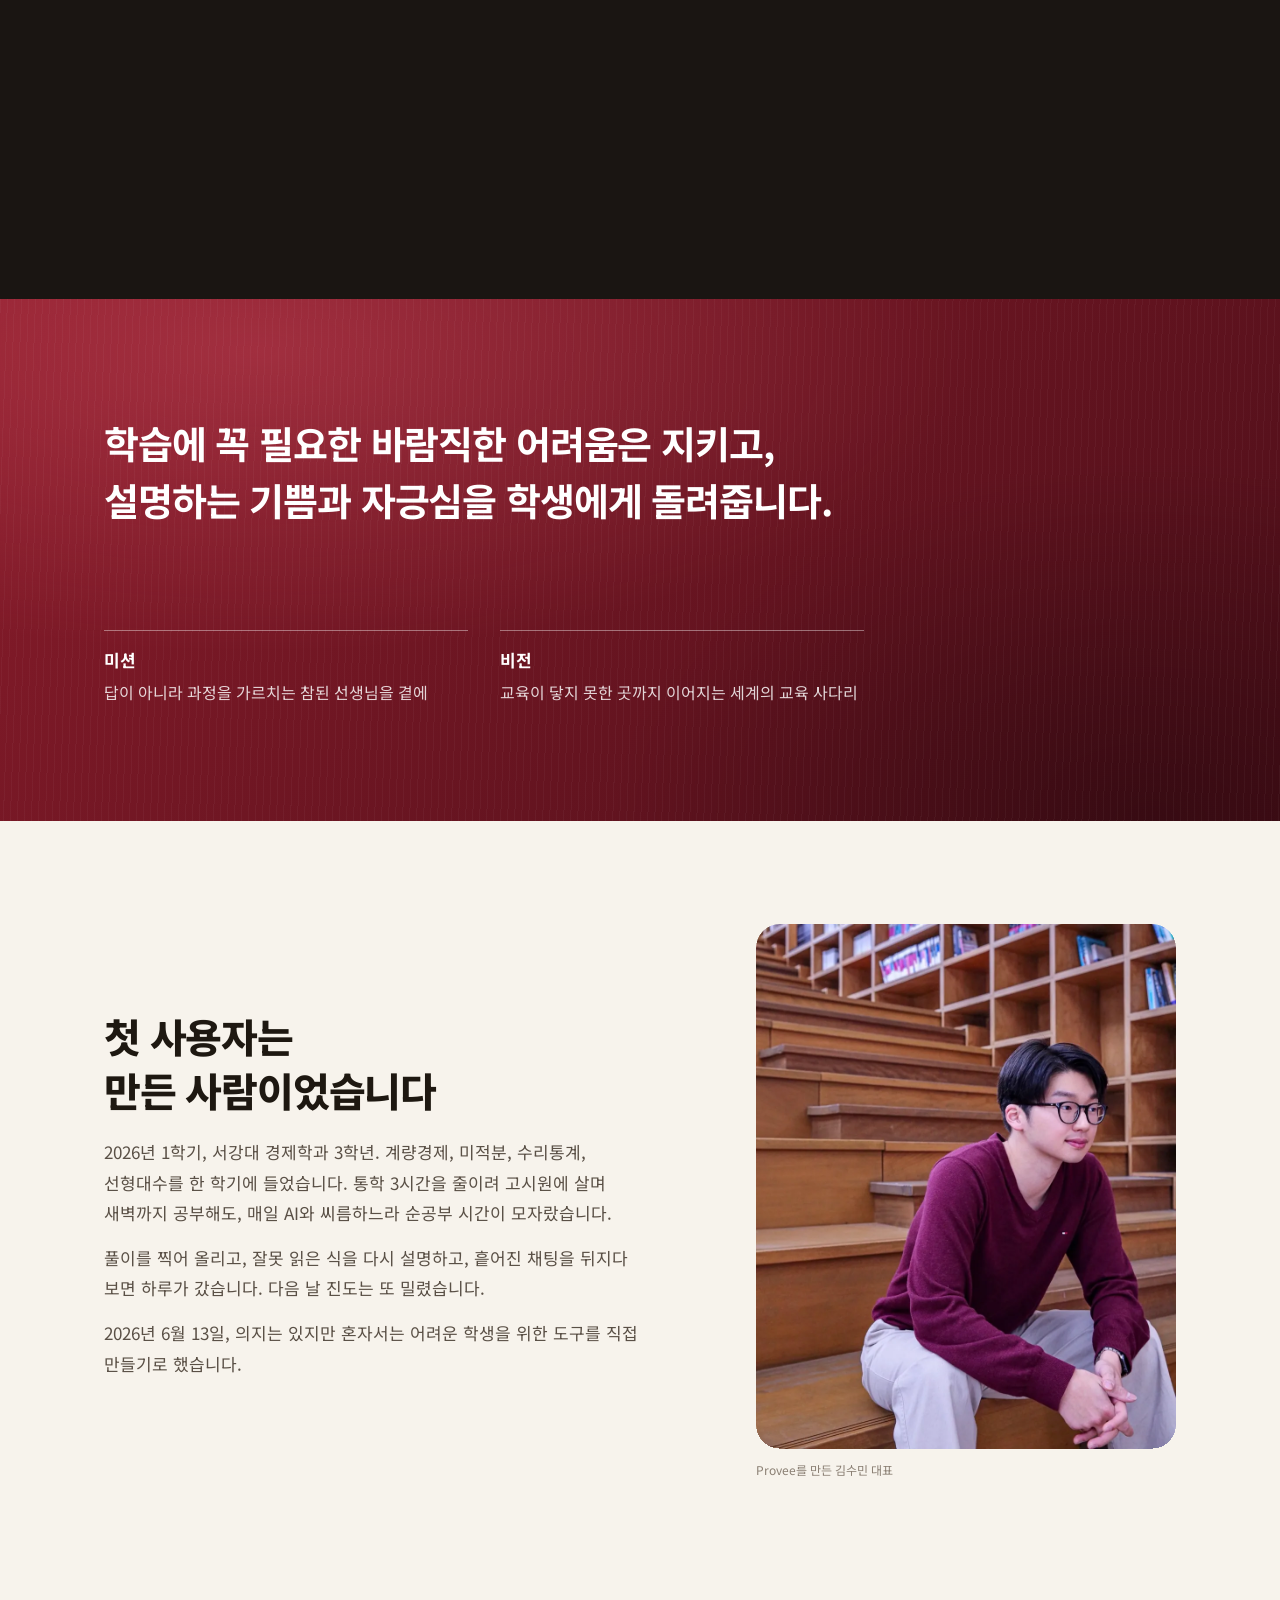
==== commit bb470814: "김근태 AI 기술 자문을 홈 팀 칸에 추가, 약력을 10/13 CV 기준으로(공동 제1저자 → 제1저자 논문 5편) Co-Authored-By: Claude Opus 5.5 <no" ====
--- a/index.html
+++ b/index.html
@@ -792,9 +792,9 @@
 .tm.ceo em{font-size:14px;color:#E0566A}
 .tm.ceo em.also{color:#F7F1E8}
 .tm.ceo span{font-size:15px;color:#CFC6BA;margin-top:4px}
-.tm.hs{grid-column:1/-1} /* CEO 한 줄 + 하승주 한 줄 + 은우·지민·주희 한 줄로 빈칸 없이 */
+.tm.hs,.tm.adv{grid-column:1/-1} /* CEO 한 줄 + 하승주 한 줄 + 은우·지민·주희 한 줄 + 자문 한 줄로 빈칸 없이 */
 @media (max-width:1020px){.tm-grid{grid-template-columns:repeat(2,1fr)}.tm.hs{grid-column:auto}}
-@media (max-width:520px){.tm-grid{grid-template-columns:1fr}.tm.ceo,.tm.hs{grid-column:auto}.tm.ceo{grid-template-columns:60px 1fr;column-gap:14px;padding:24px}.tm.ceo .av{width:60px;height:60px;font-size:18px}}
+@media (max-width:520px){.tm-grid{grid-template-columns:1fr}.tm.ceo,.tm.hs,.tm.adv{grid-column:auto}.tm.ceo{grid-template-columns:60px 1fr;column-gap:14px;padding:24px}.tm.ceo .av{width:60px;height:60px;font-size:18px}}
 .st-end{background:linear-gradient(135deg,#8A1C2B,#5E1220);color:#fff;min-height:56vh;display:grid;place-items:center;text-align:center;padding:96px var(--gut)}
 .st-end p{margin:0;font-size:clamp(24px,3.2vw,40px);line-height:1.5;font-weight:700;letter-spacing:-.03em}
 @media (max-width:760px){.mv{grid-template-columns:1fr}.st-origin{grid-template-columns:1fr}.og-ph{justify-self:start;width:min(100%,360px)}.st-mv h3{font-size:22px}}
@@ -1640,6 +1640,7 @@
       <div class="tm"><span class="av">EW</span><b>김은우</b><em>글로벌 마케팅</em><span>해외 마케팅, 콘텐츠</span></div>
       <div class="tm"><span class="av">JM</span><b>최지민</b><em>마케터</em><span>콘텐츠 제작</span></div>
       <div class="tm"><span class="av">JH</span><b>연주희</b><em>UI 디자이너</em><span>제품·브랜드 디자인</span></div>
+      <div class="tm adv"><span class="av">KT</span><b>김근태</b><em>AI 기술 자문</em><span>한양대 컴퓨터공학 박사과정. LLM 추론과 환각 탐지를 연구하며 NeurIPS·CVPR·ICML·EMNLP에 제1저자 논문 5편</span></div>
     </div>
   </div>
   <div class="st-end"><p>답은 AI가 알아도,<br>실력은 직접 풀어 본 사람에게 쌓입니다.</p></div>
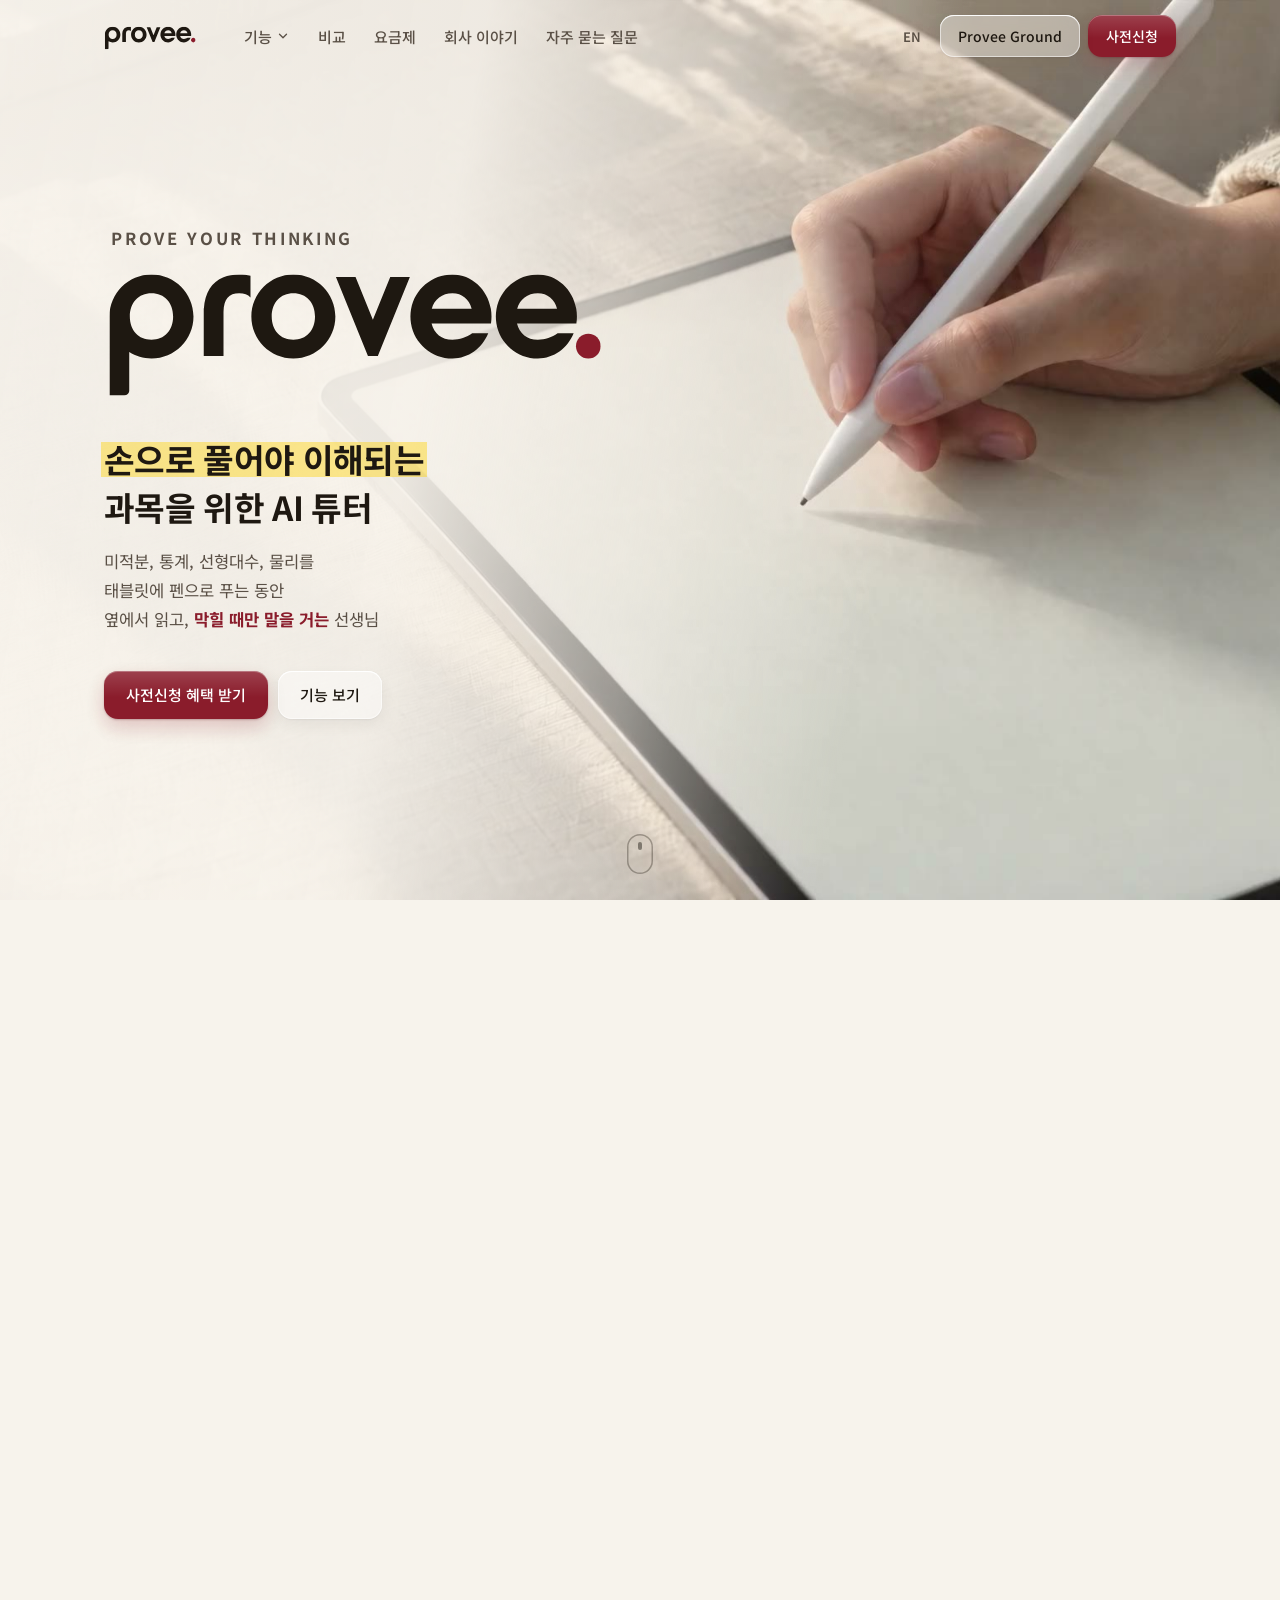
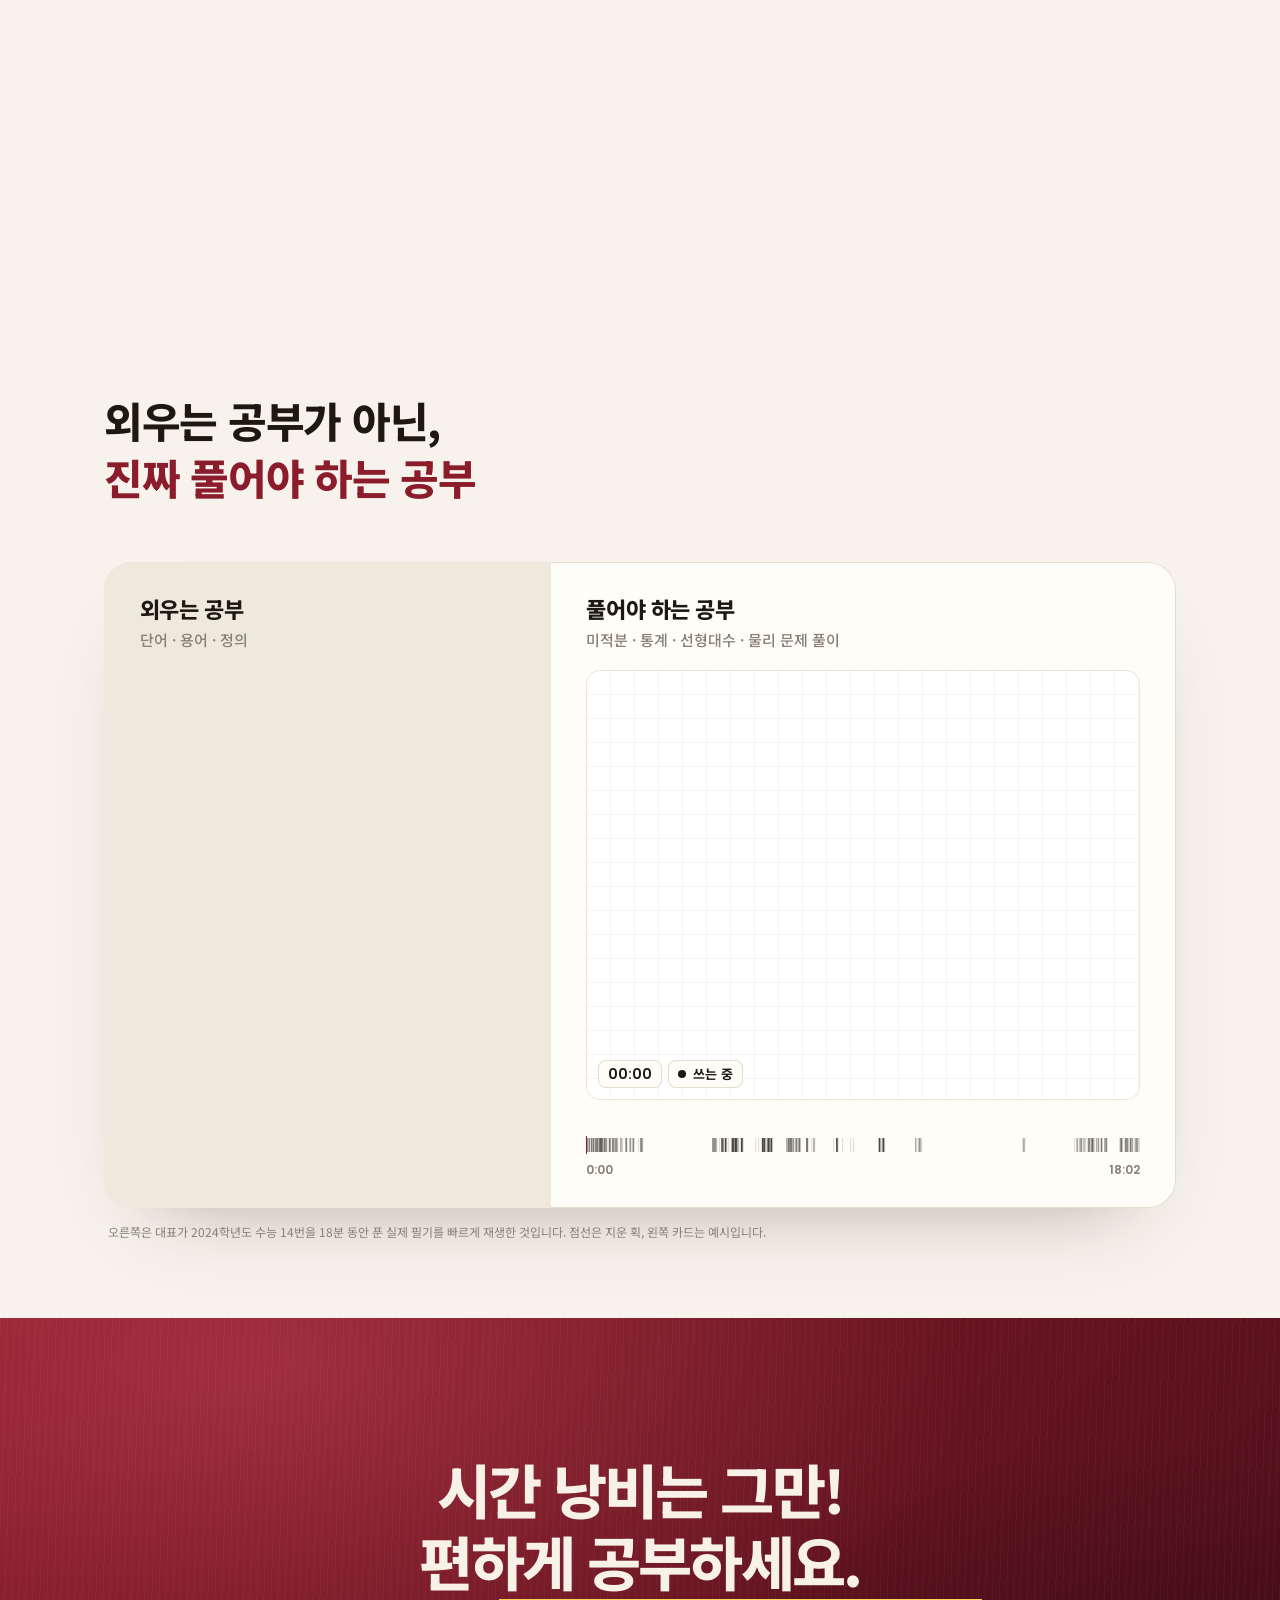
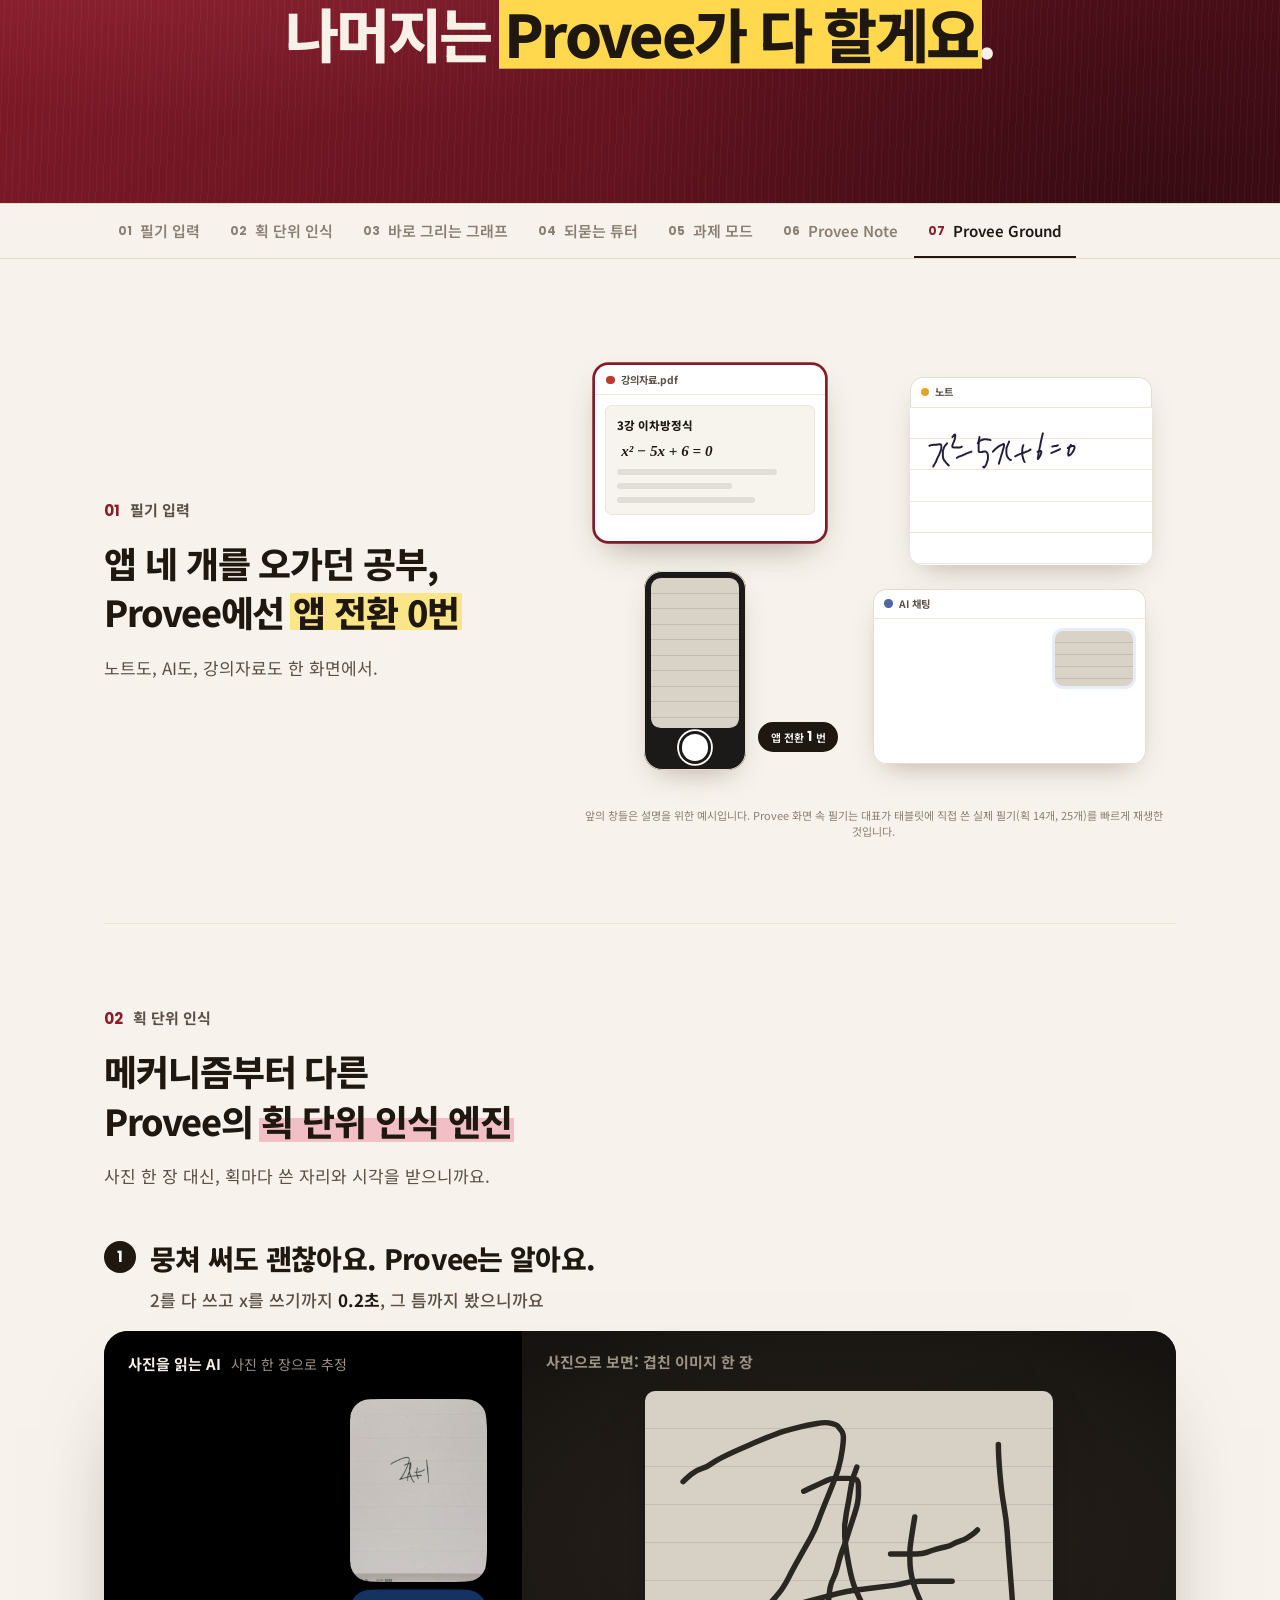
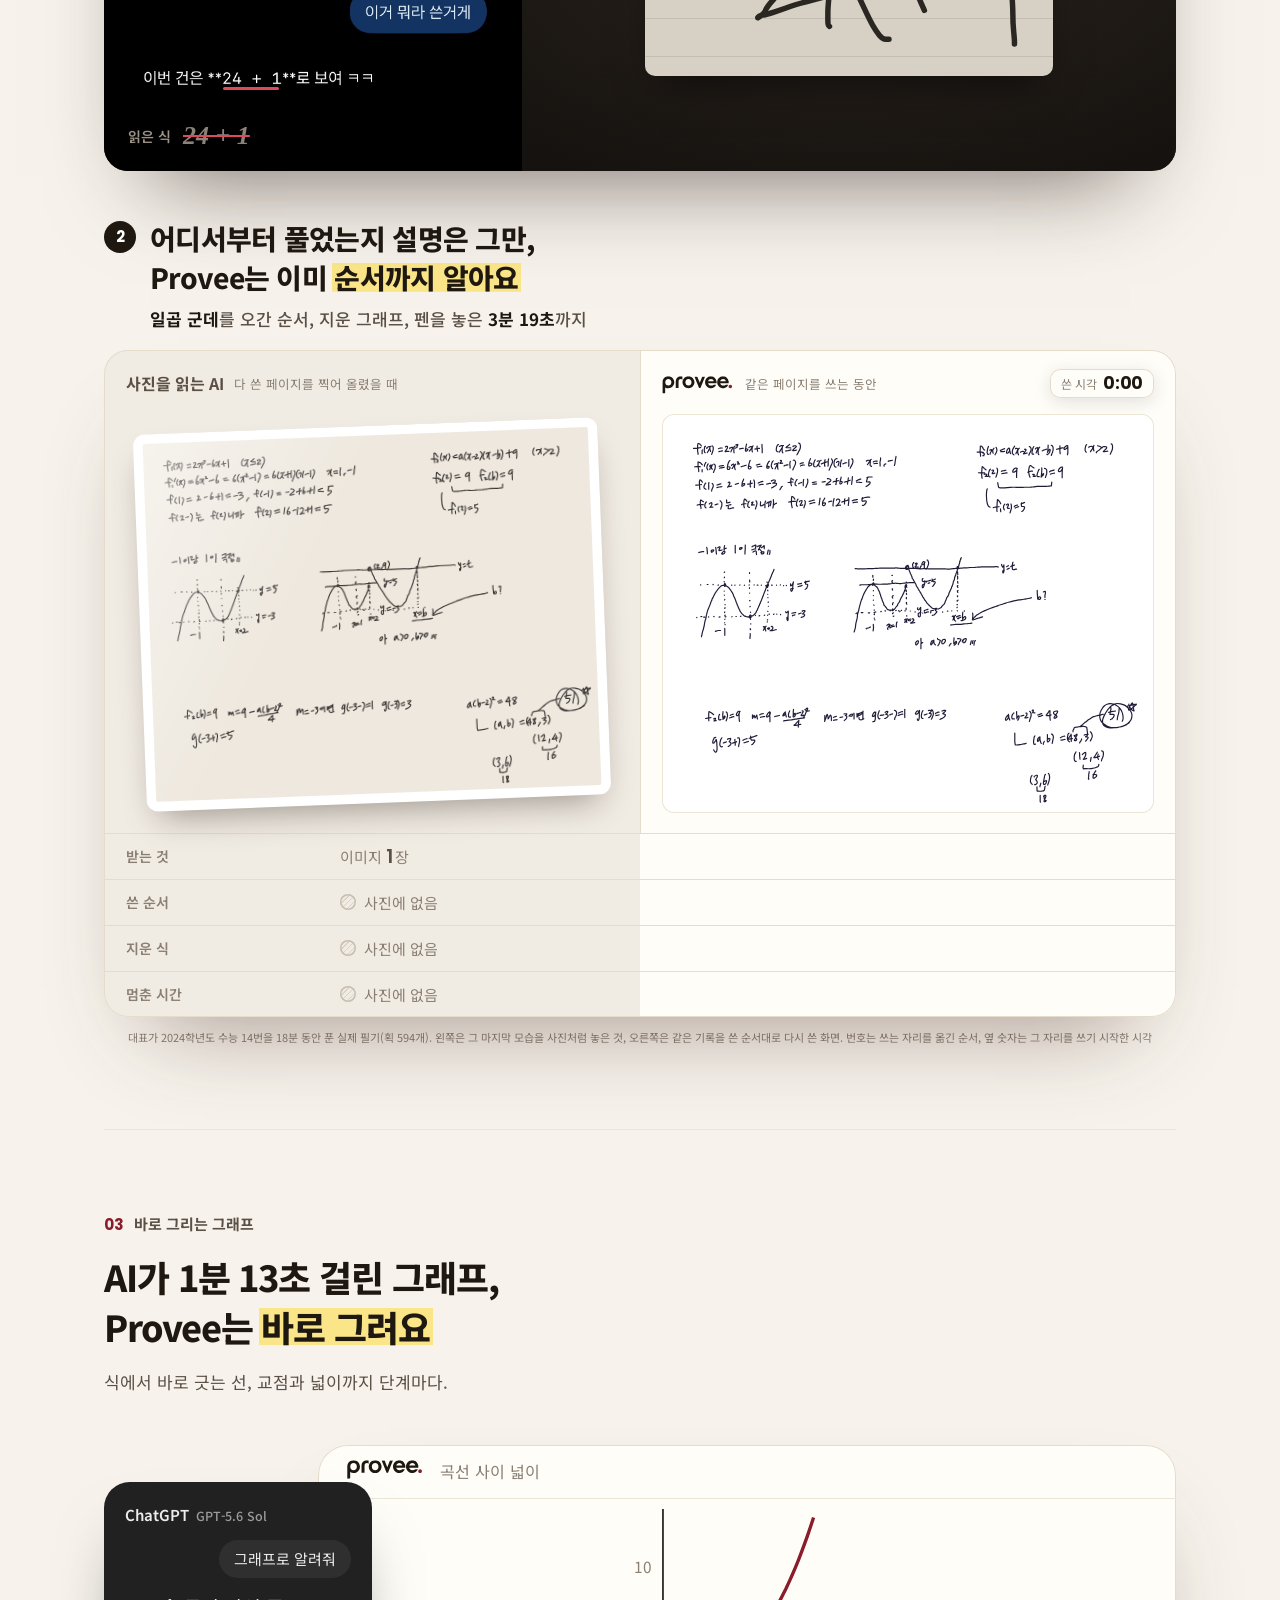
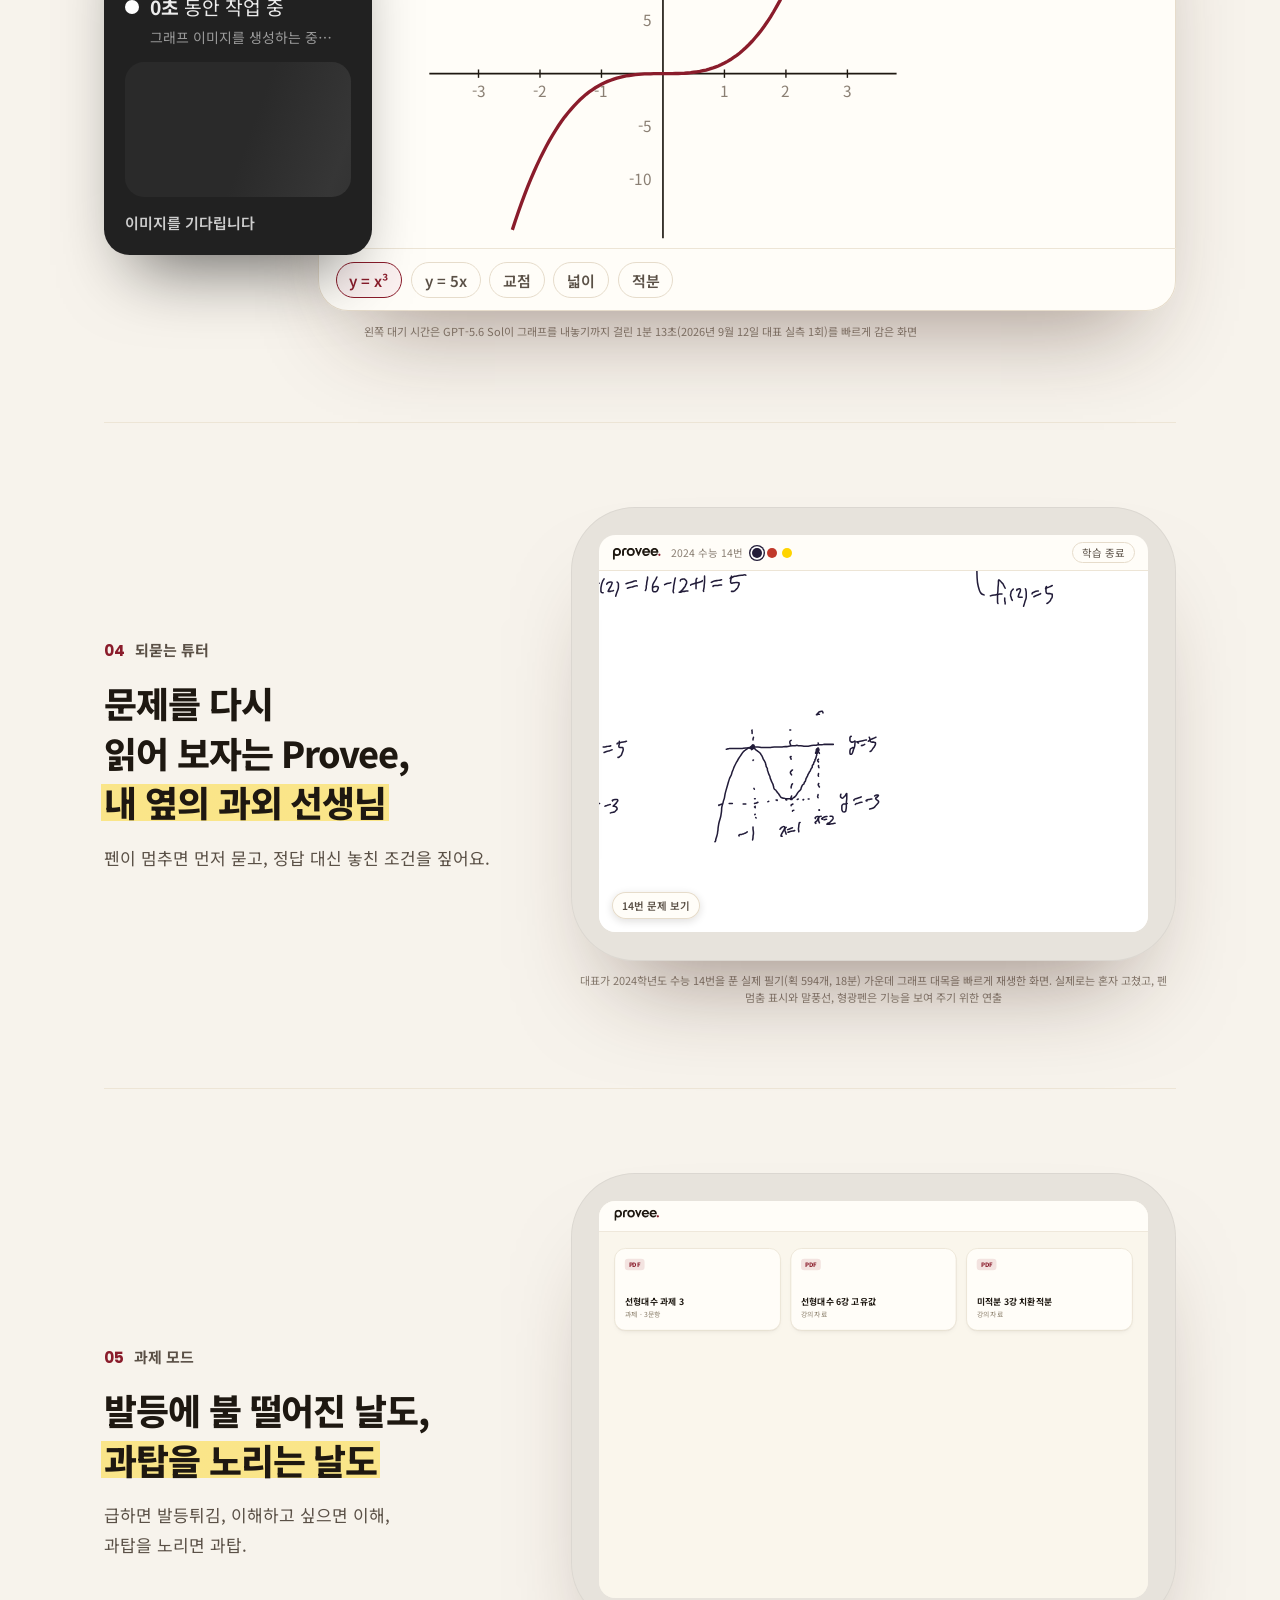
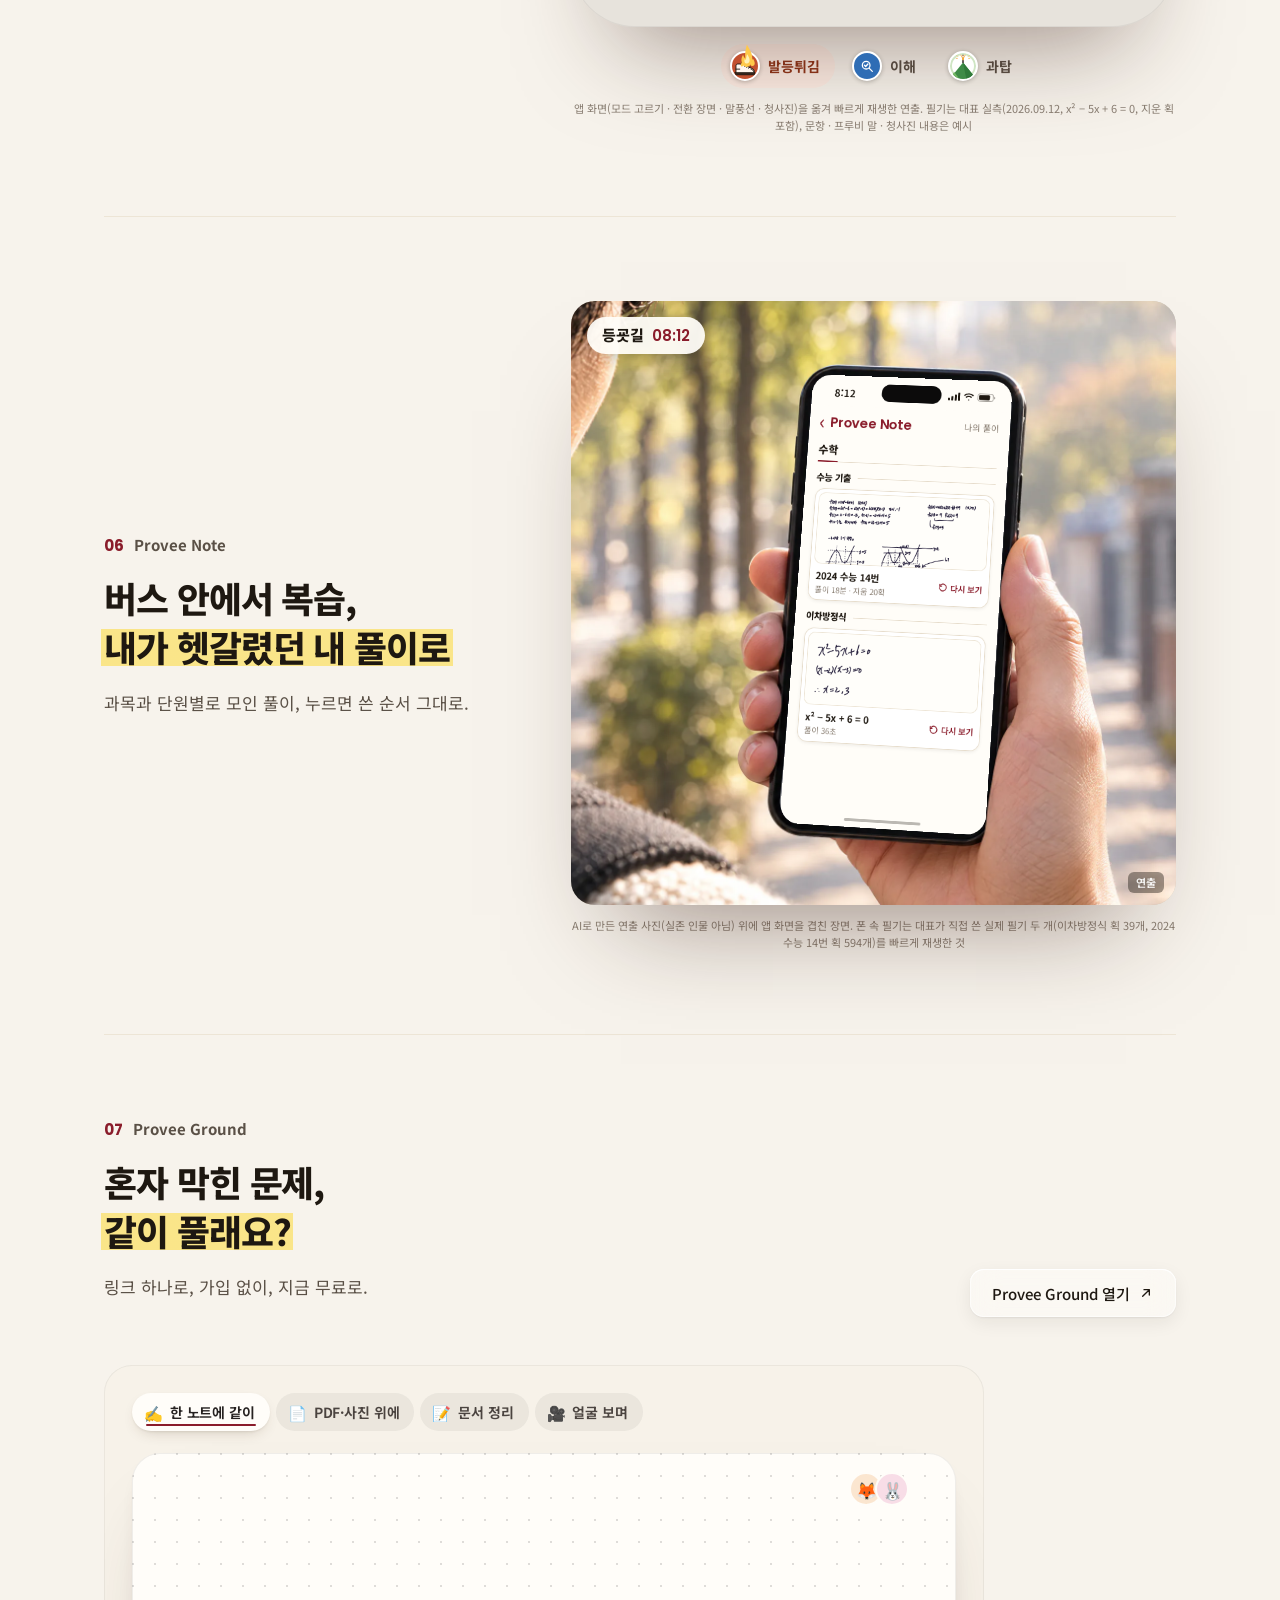
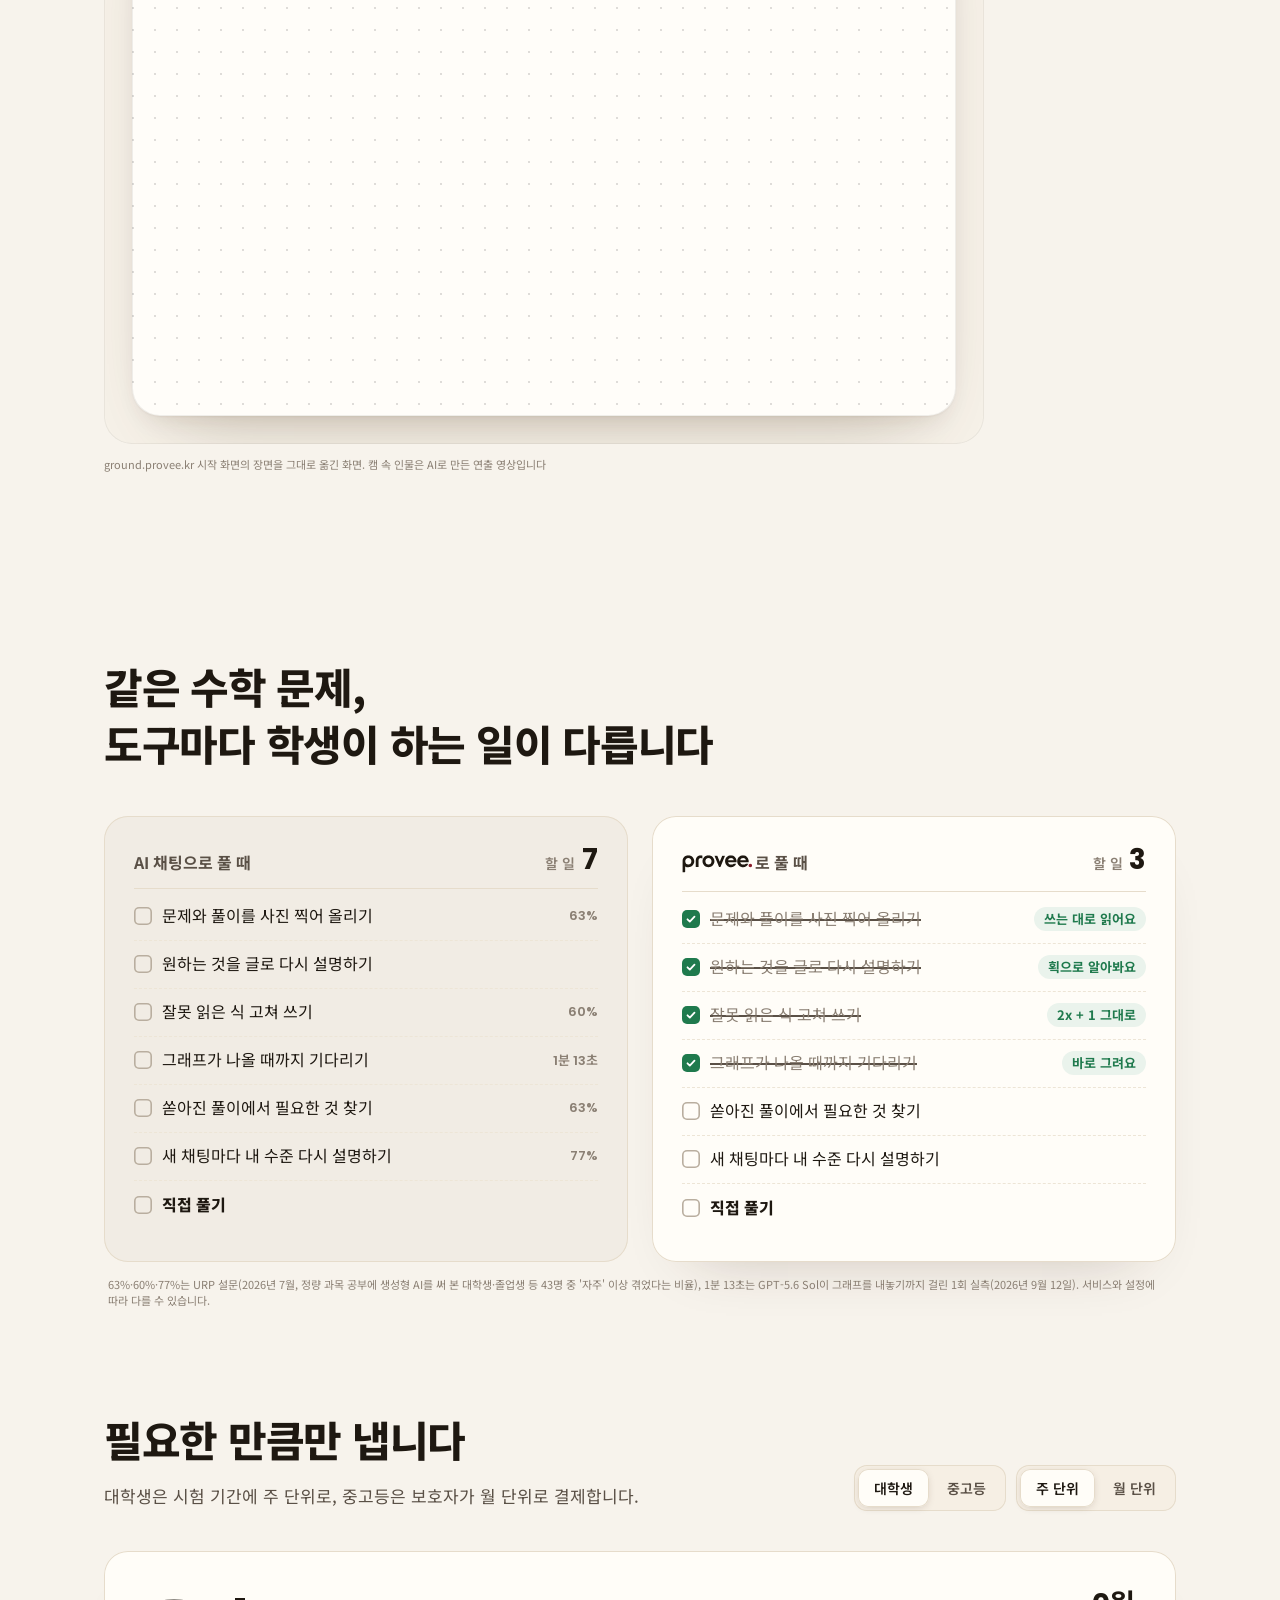
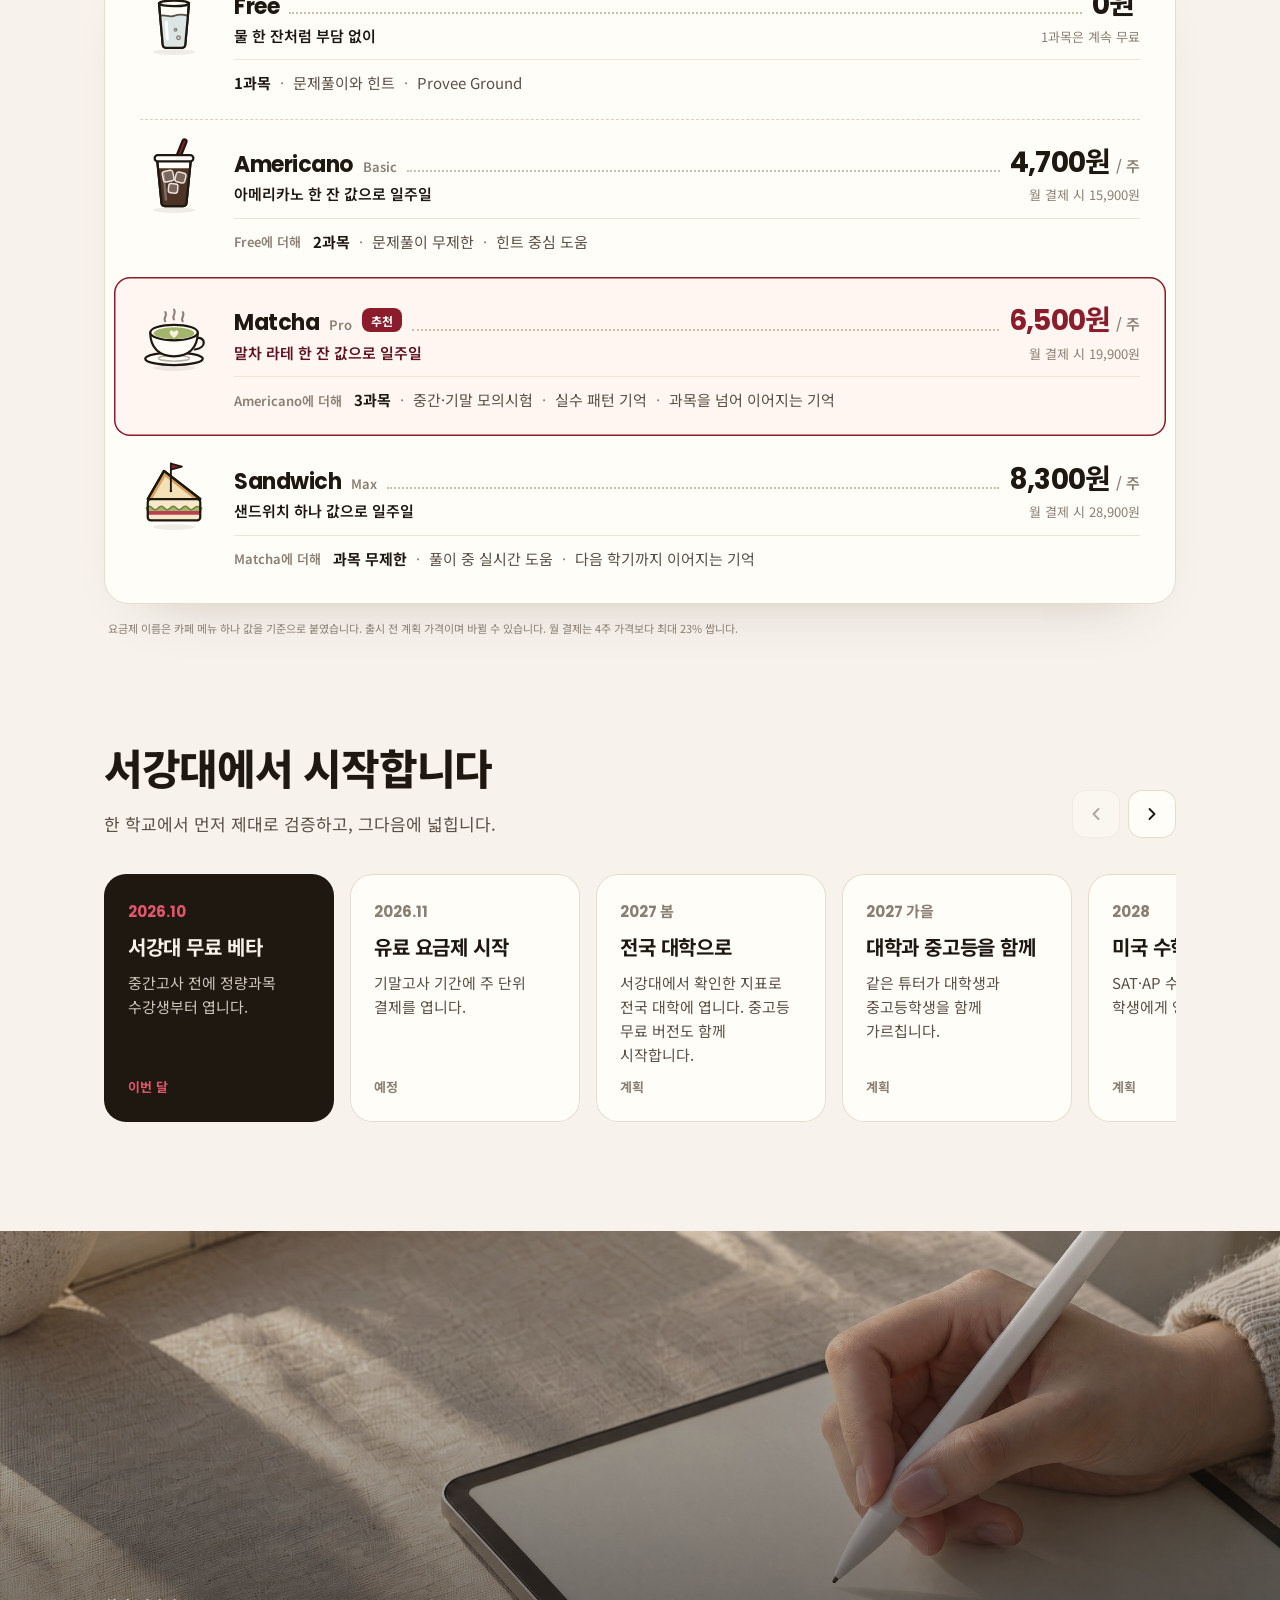
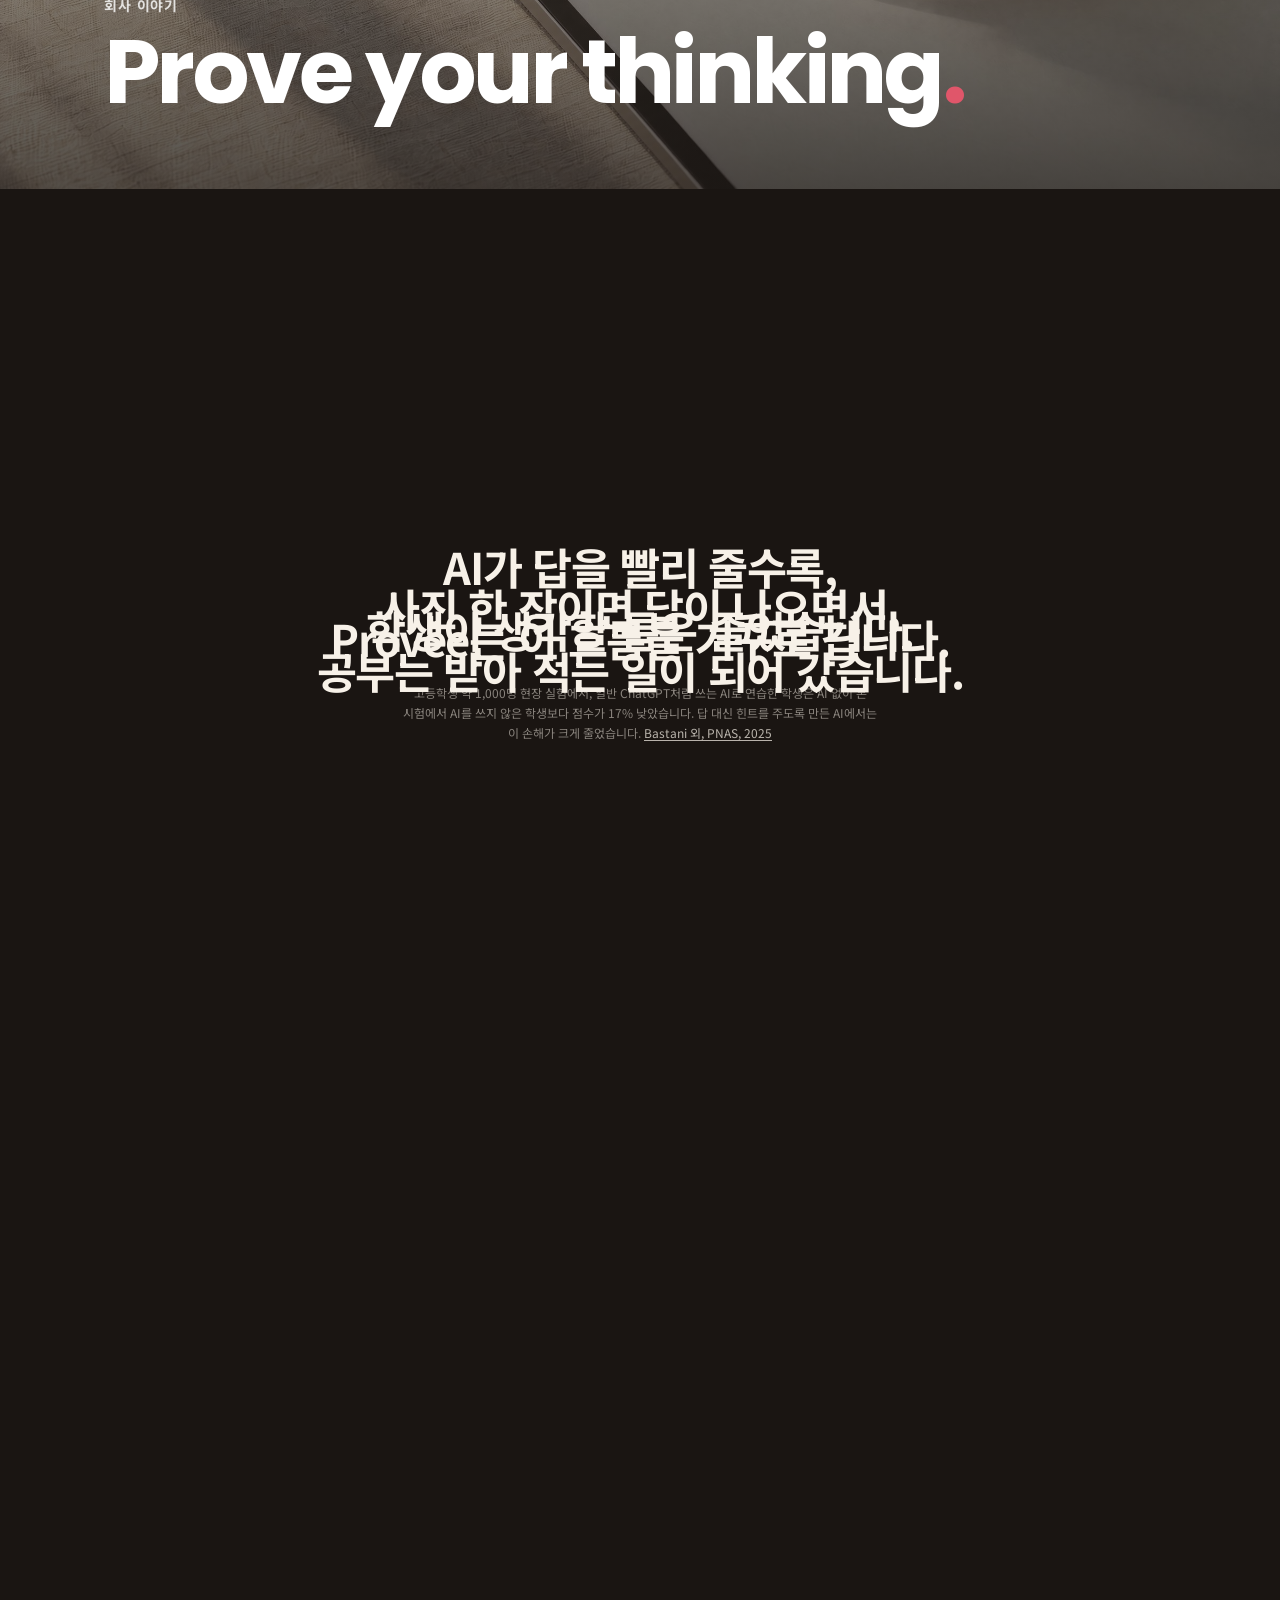
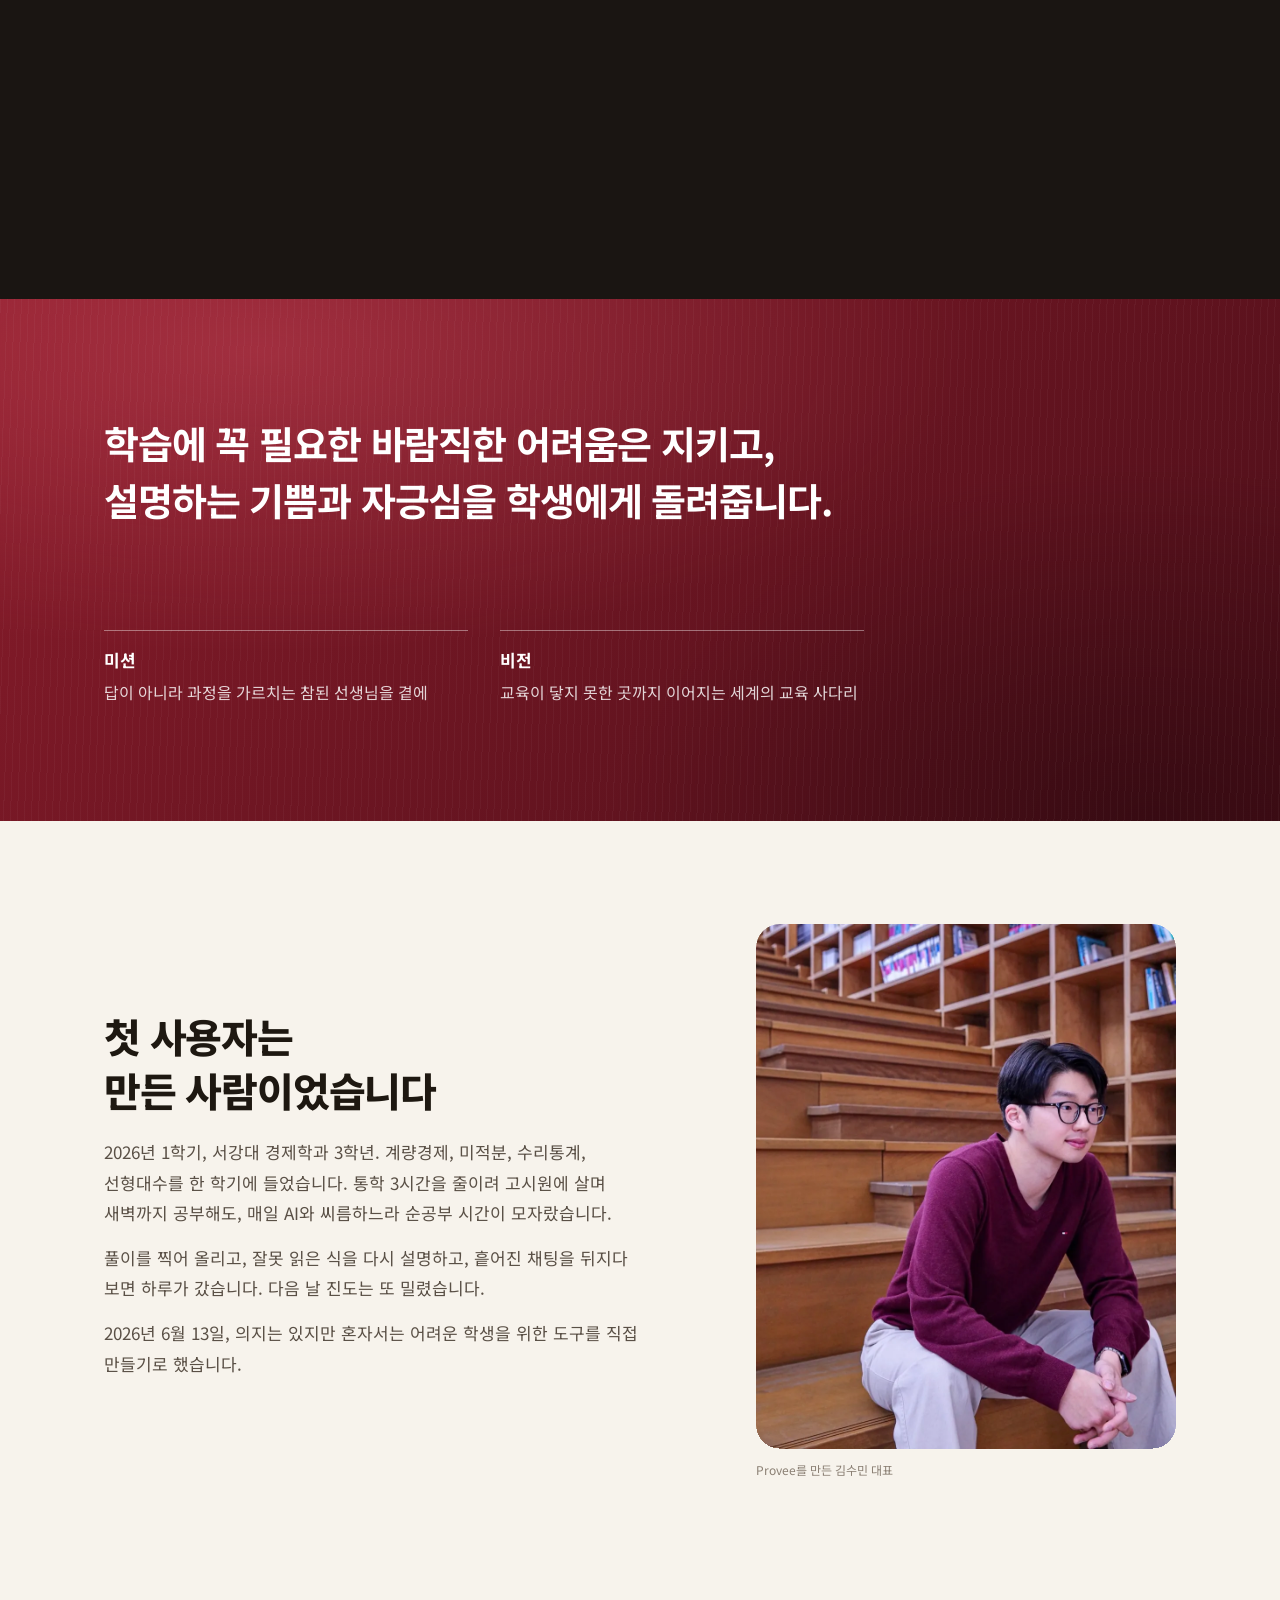
==== commit ead74ab6: "푸터를 법인 정보로 교체: URP(설립 준비 중) → 타이니닷츠 주식회사·사업자등록번호·본점 주소(영문판 포함) Co-Authored-By: Claude Sonnet 5.5 <no" ====
--- a/index.html
+++ b/index.html
@@ -849,6 +849,7 @@
 .ftr nav{display:grid;gap:2px}
 .ftr a:hover{color:#fff}
 .ftr small{color:#9A9087}
+.ftr small.f0{grid-column:1/-1}
 @media (max-width:760px){.ftr-in{grid-template-columns:1fr 1fr}.ftr .f0{grid-column:span 2}}
 
 @media (prefers-reduced-motion:reduce){*{animation:none!important;transition:none!important}.hero-hl{background-size:100% 72%}.st-scroll{height:auto}.st-pin{position:static;height:auto;gap:48px;padding-block:120px}.st-line{grid-area:auto}.hero .fade{opacity:1;transform:none}}
@@ -1687,7 +1688,7 @@
     <nav aria-label="기능"><h4>기능</h4><a href="#f-input">필기 입력</a><a href="#f-read">획 단위 인식</a><a href="#f-graph">바로 그리는 그래프</a><a href="#f-ask">되묻는 튜터</a><a href="#f-modes">과제 모드</a><a href="#f-note">Provee Note</a><a href="#f-ground">Provee Ground</a></nav>
     <nav aria-label="회사"><h4>회사</h4><a href="#story">회사 이야기</a><a href="#pricing">요금제</a><a href="#faq">자주 묻는 질문</a><a href="story.html">투자자 소개</a></nav>
     <nav aria-label="안내"><h4>안내</h4><a href="terms.html">이용약관</a><a href="privacy.html"><b>개인정보처리방침</b></a><a href="https://ground.provee.kr" target="_blank" rel="noopener">Provee Ground</a><a href="guide/math-ai">수학 AI 가이드</a></nav>
-    <small class="f0">URP (법인 설립 준비 중) · 대표 김수민 · © 2026 URP</small>
+    <small class="f0">타이니닷츠 주식회사 · 대표 김수민 · 사업자등록번호 863-86-04060<br>경기도 남양주시 와부읍 수레로116번길 16, 4층 402-340A호 · © 2026 타이니닷츠</small>
   </div>
 </footer>
 
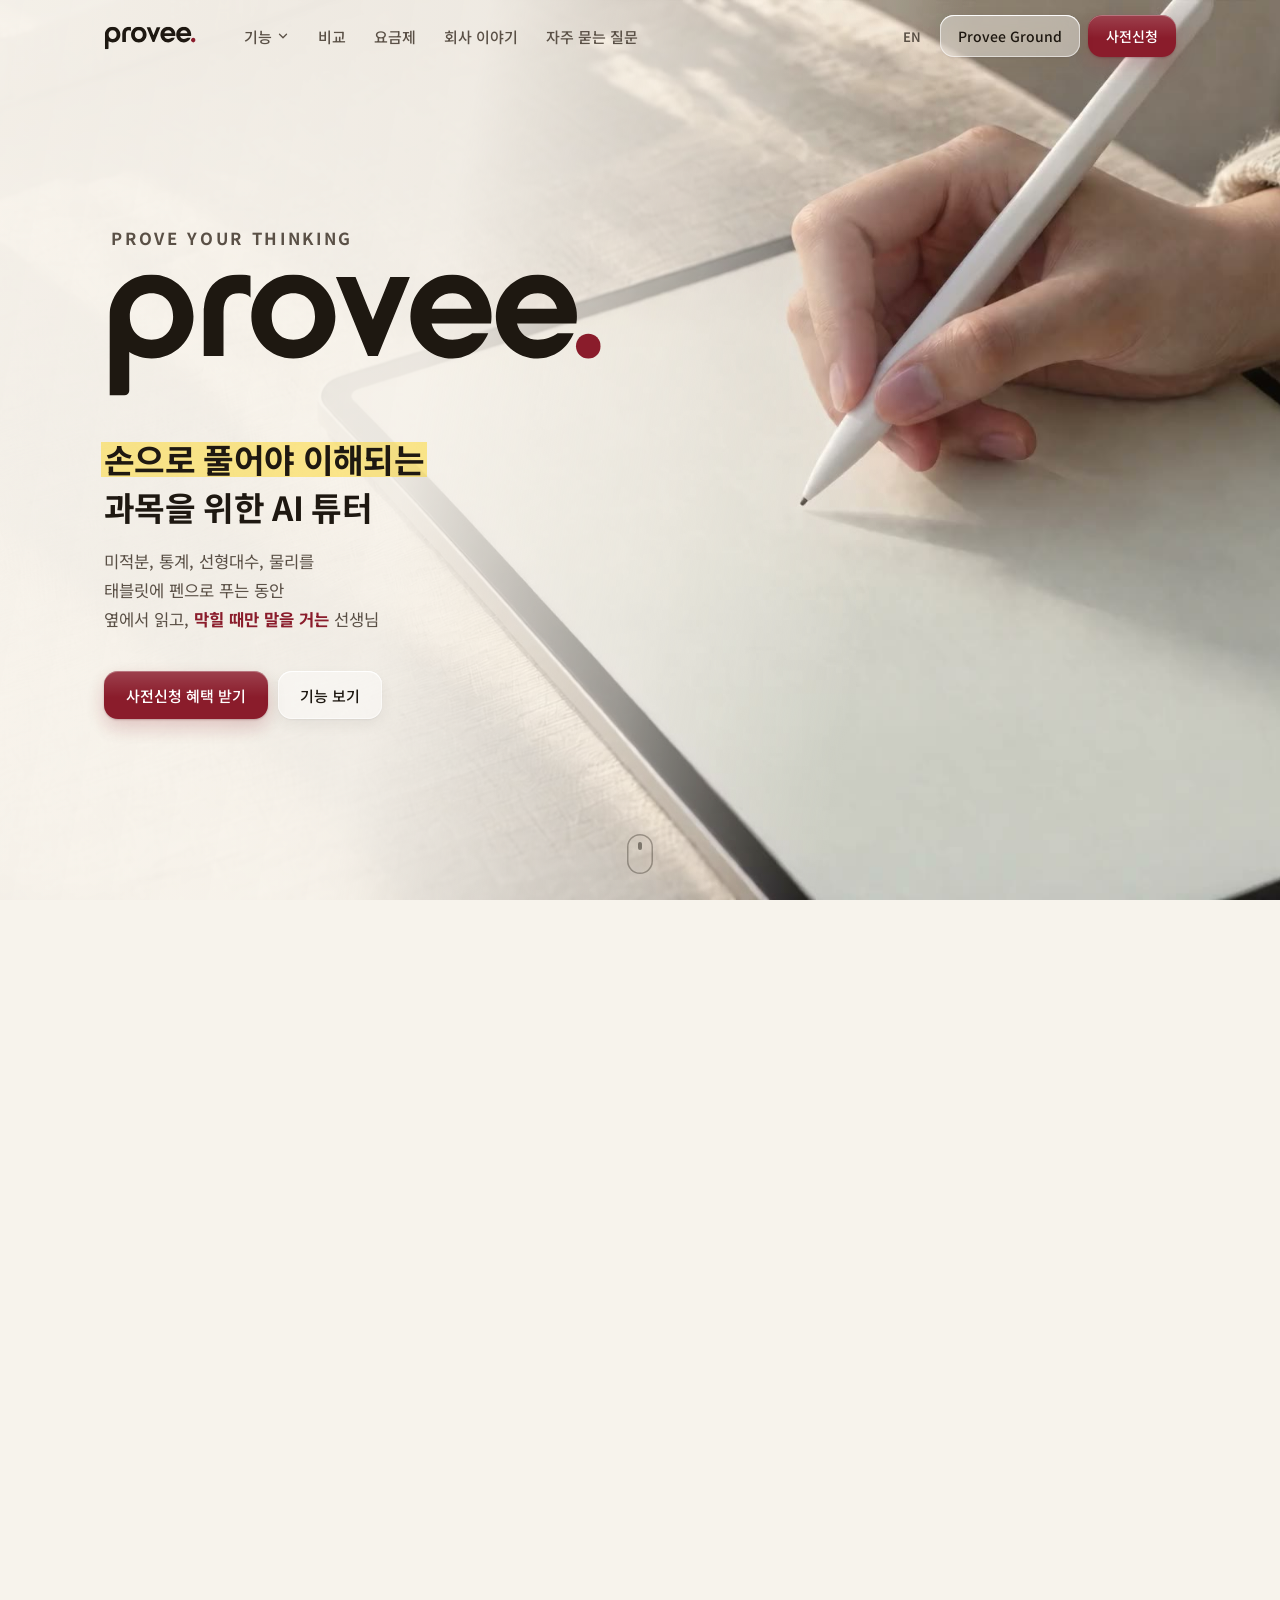
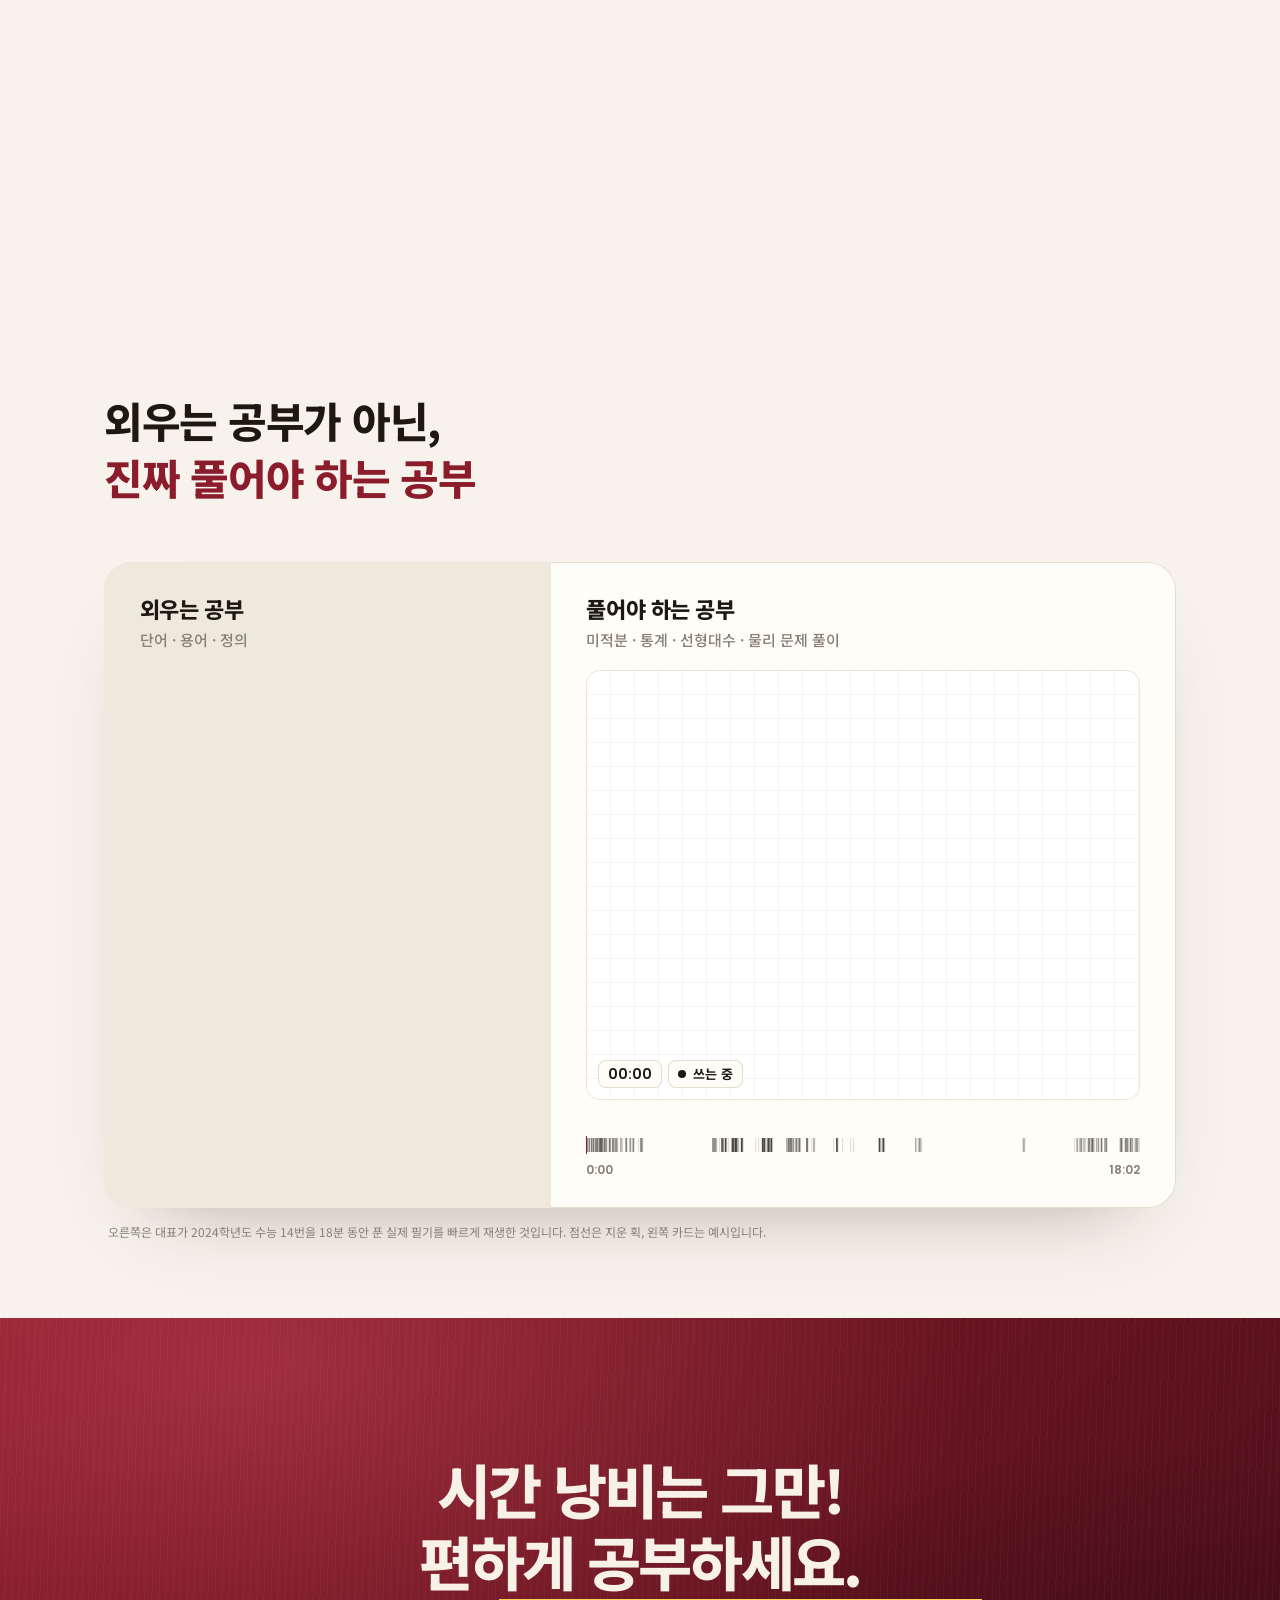
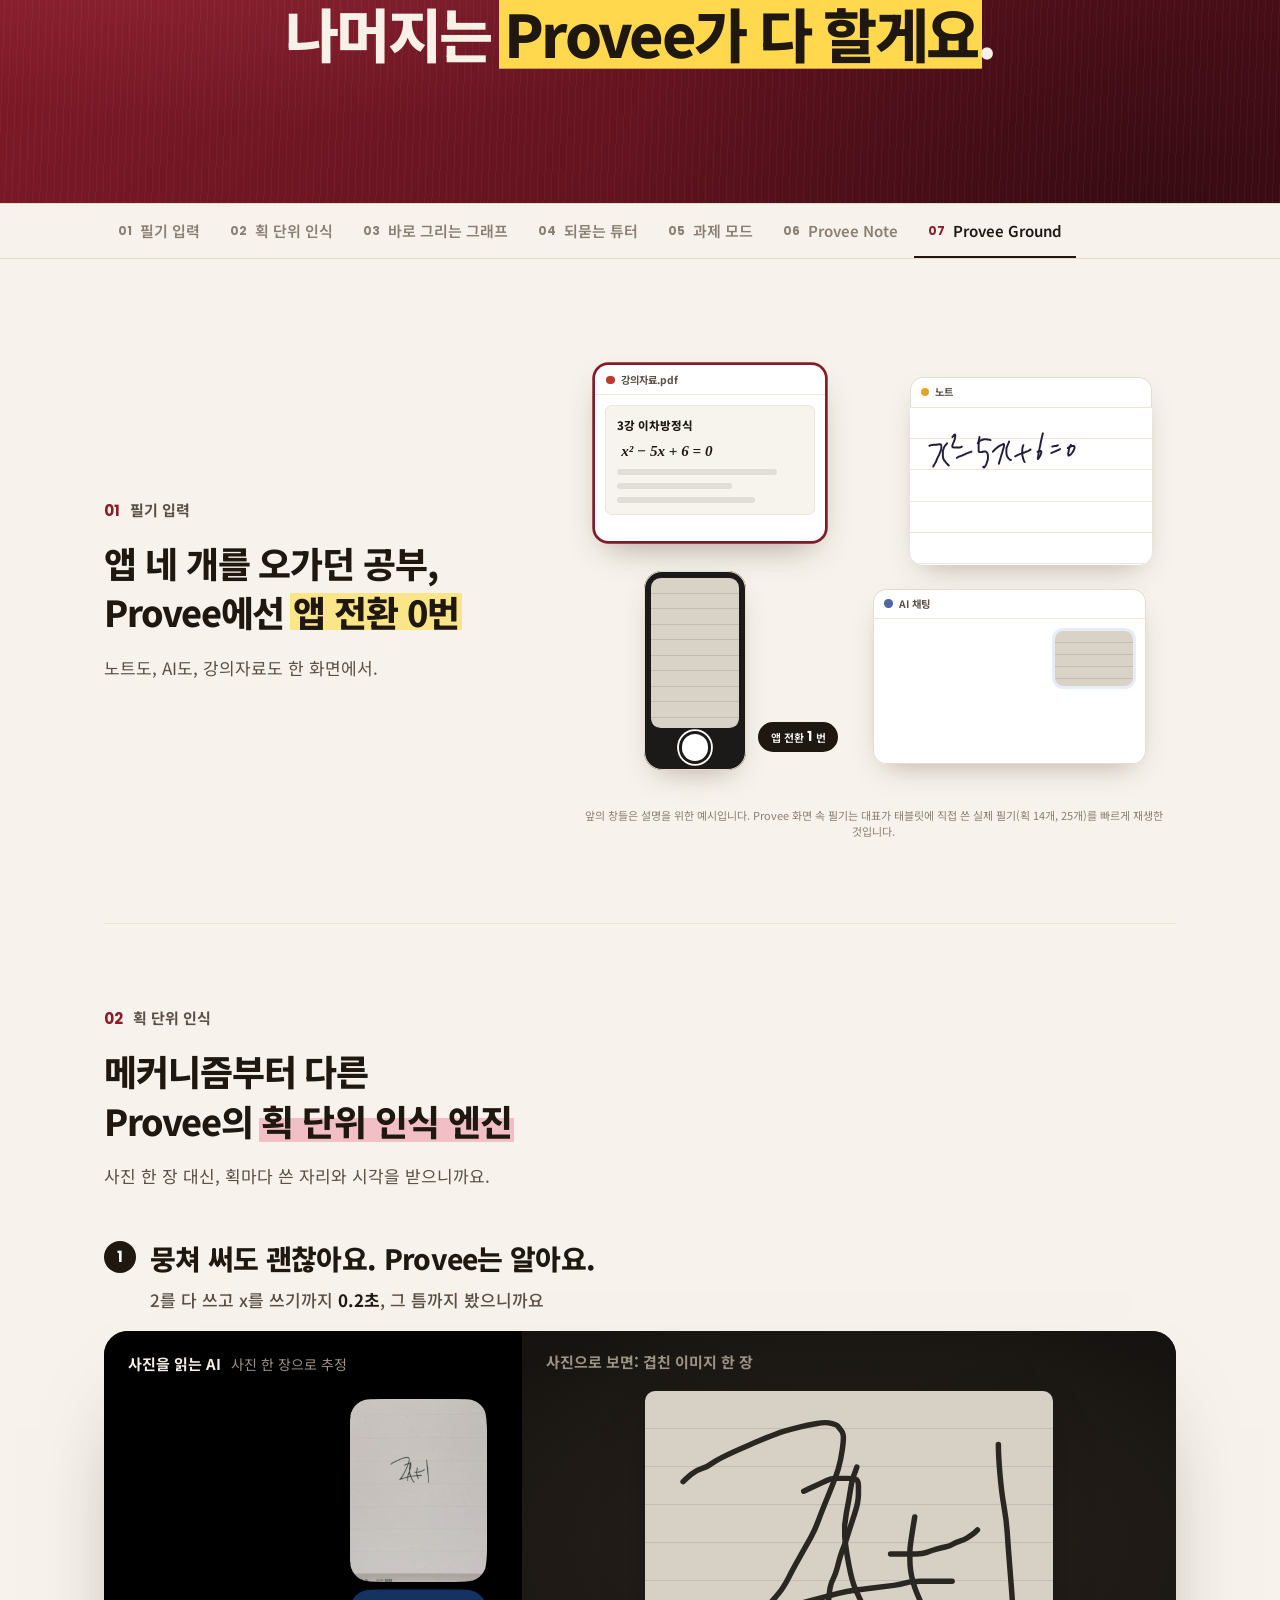
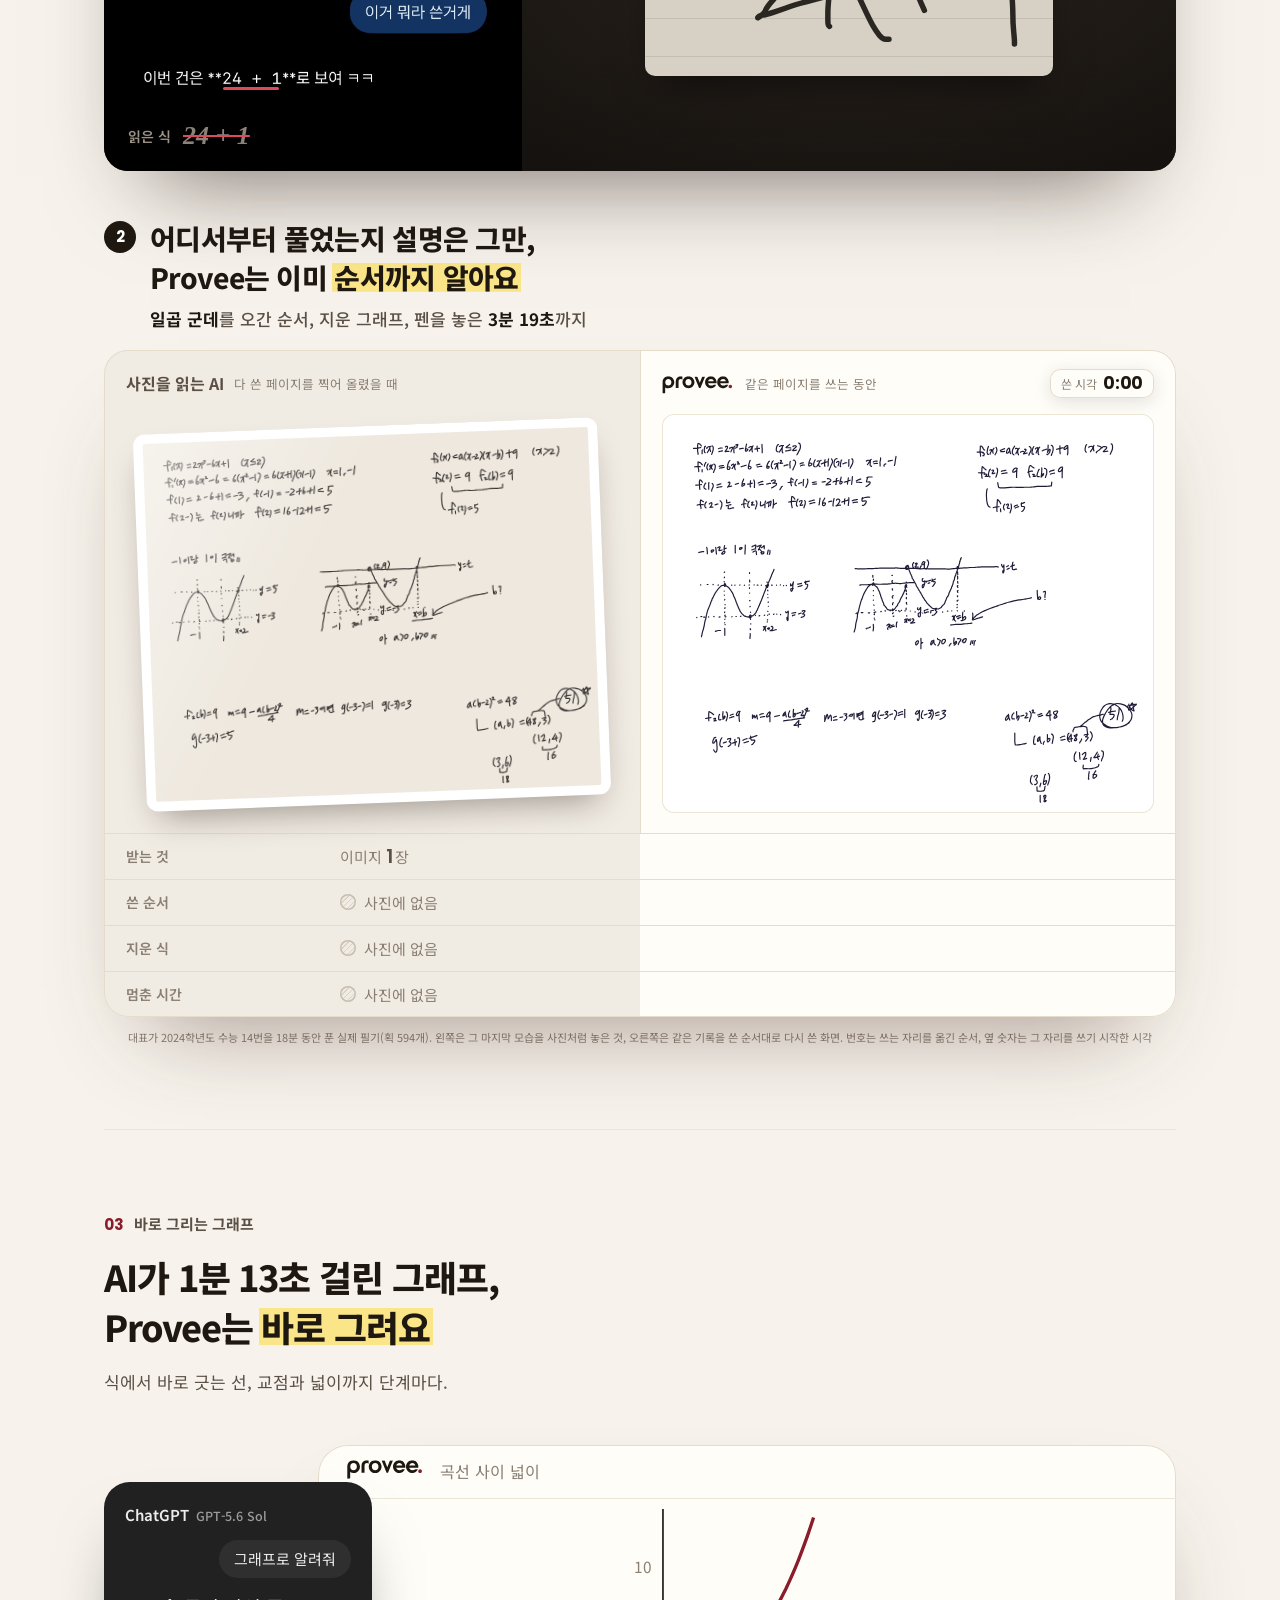
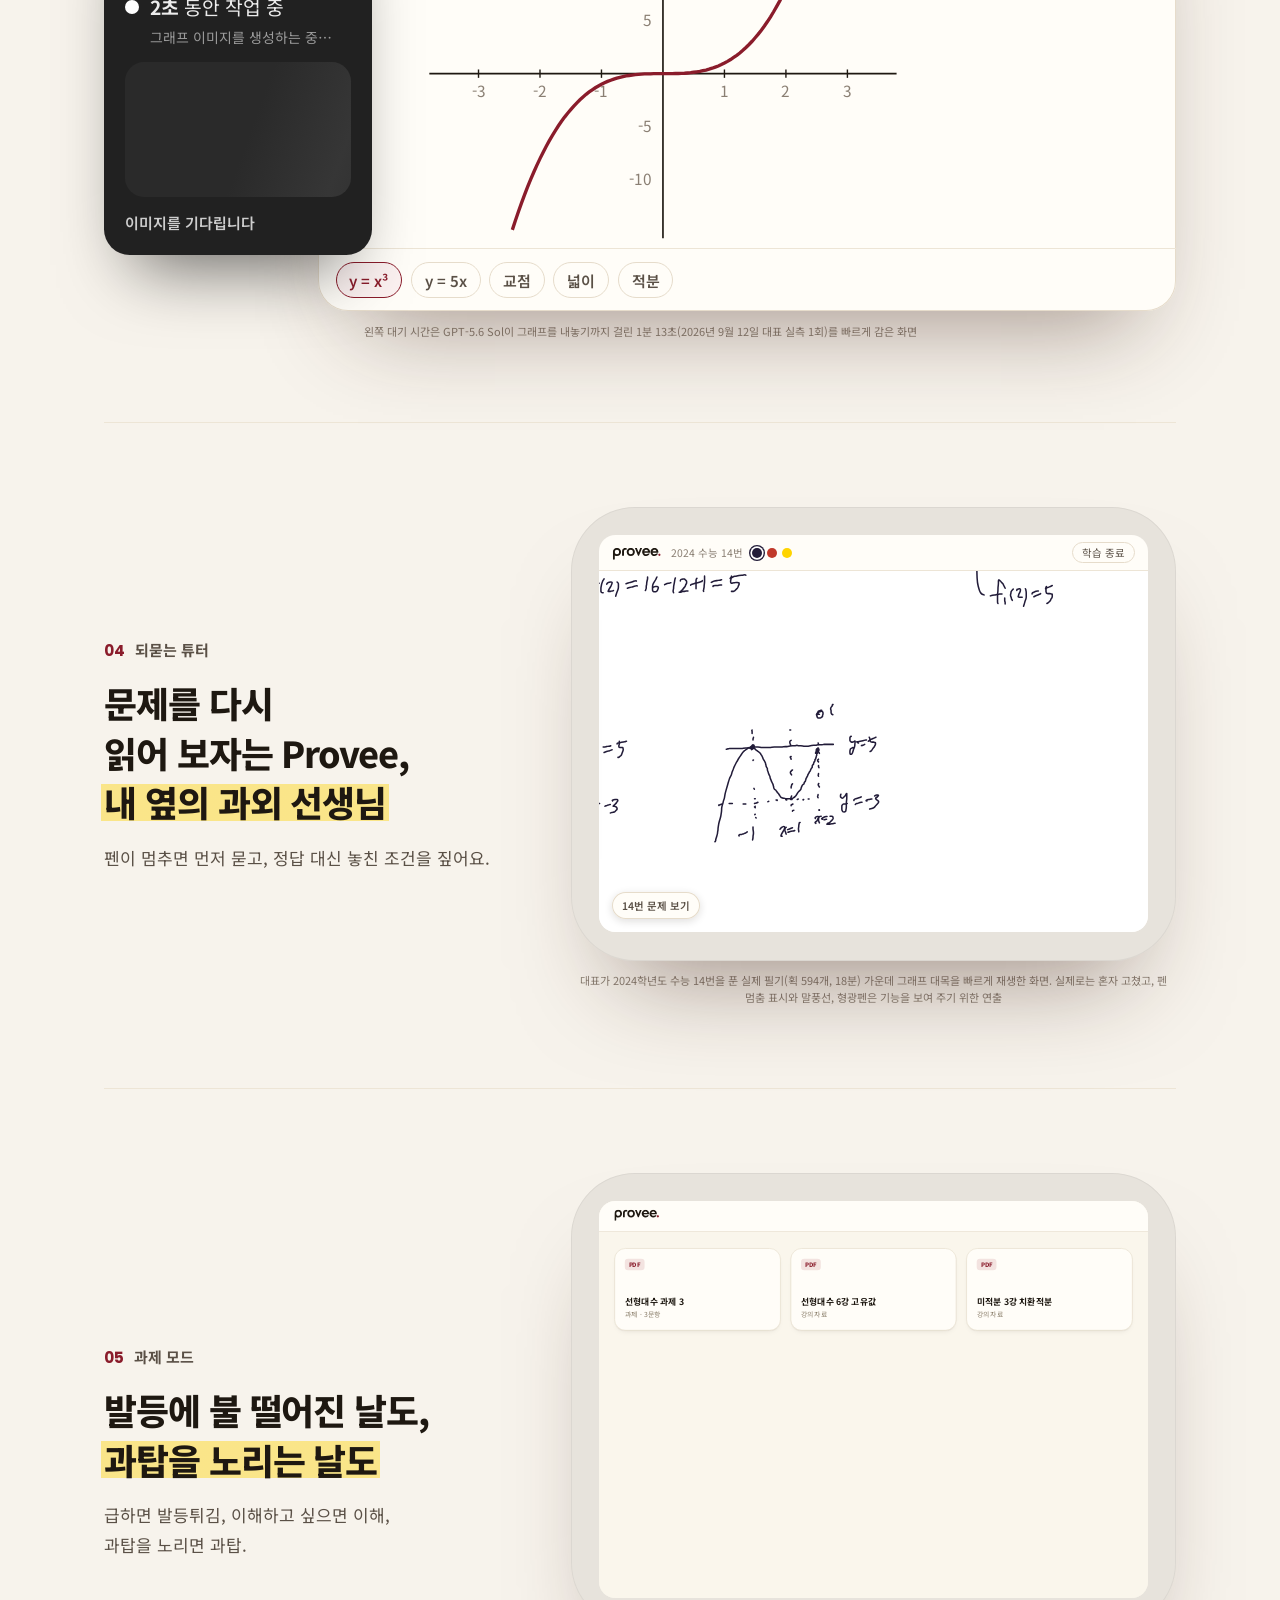
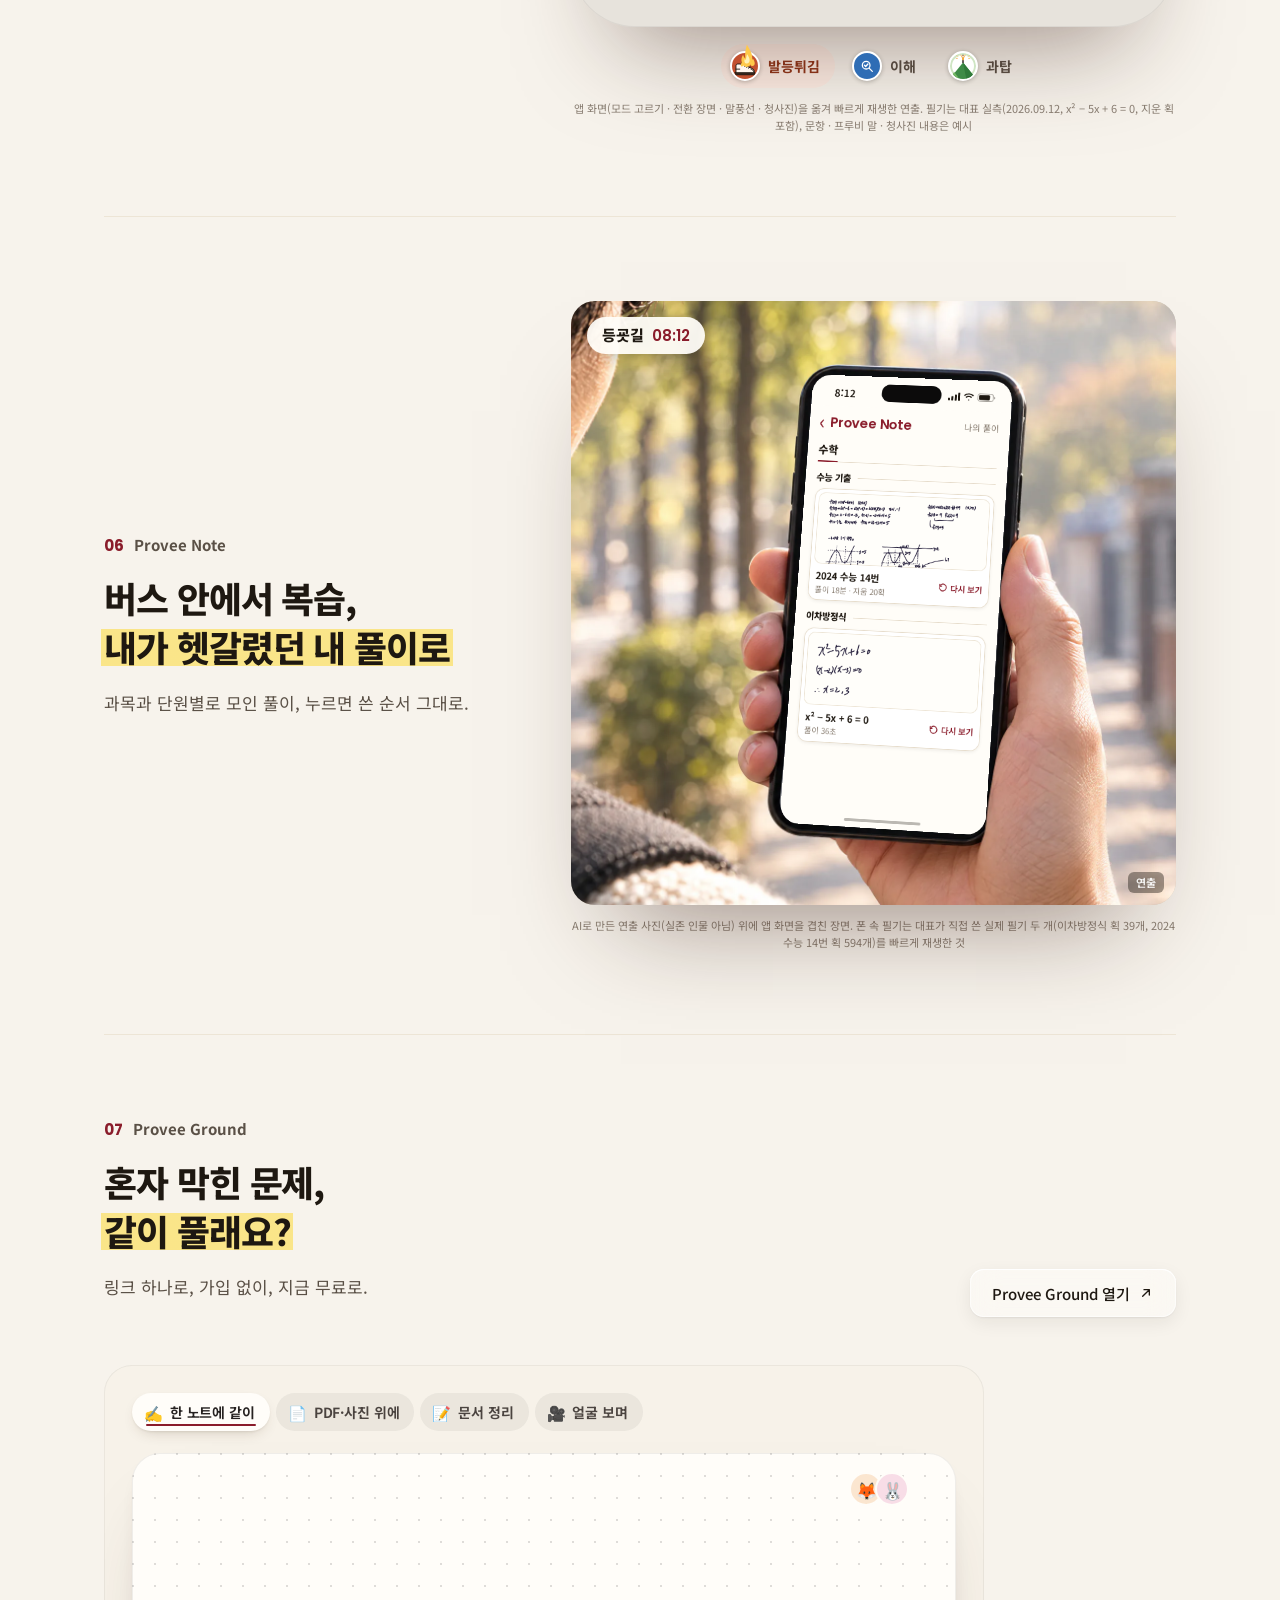
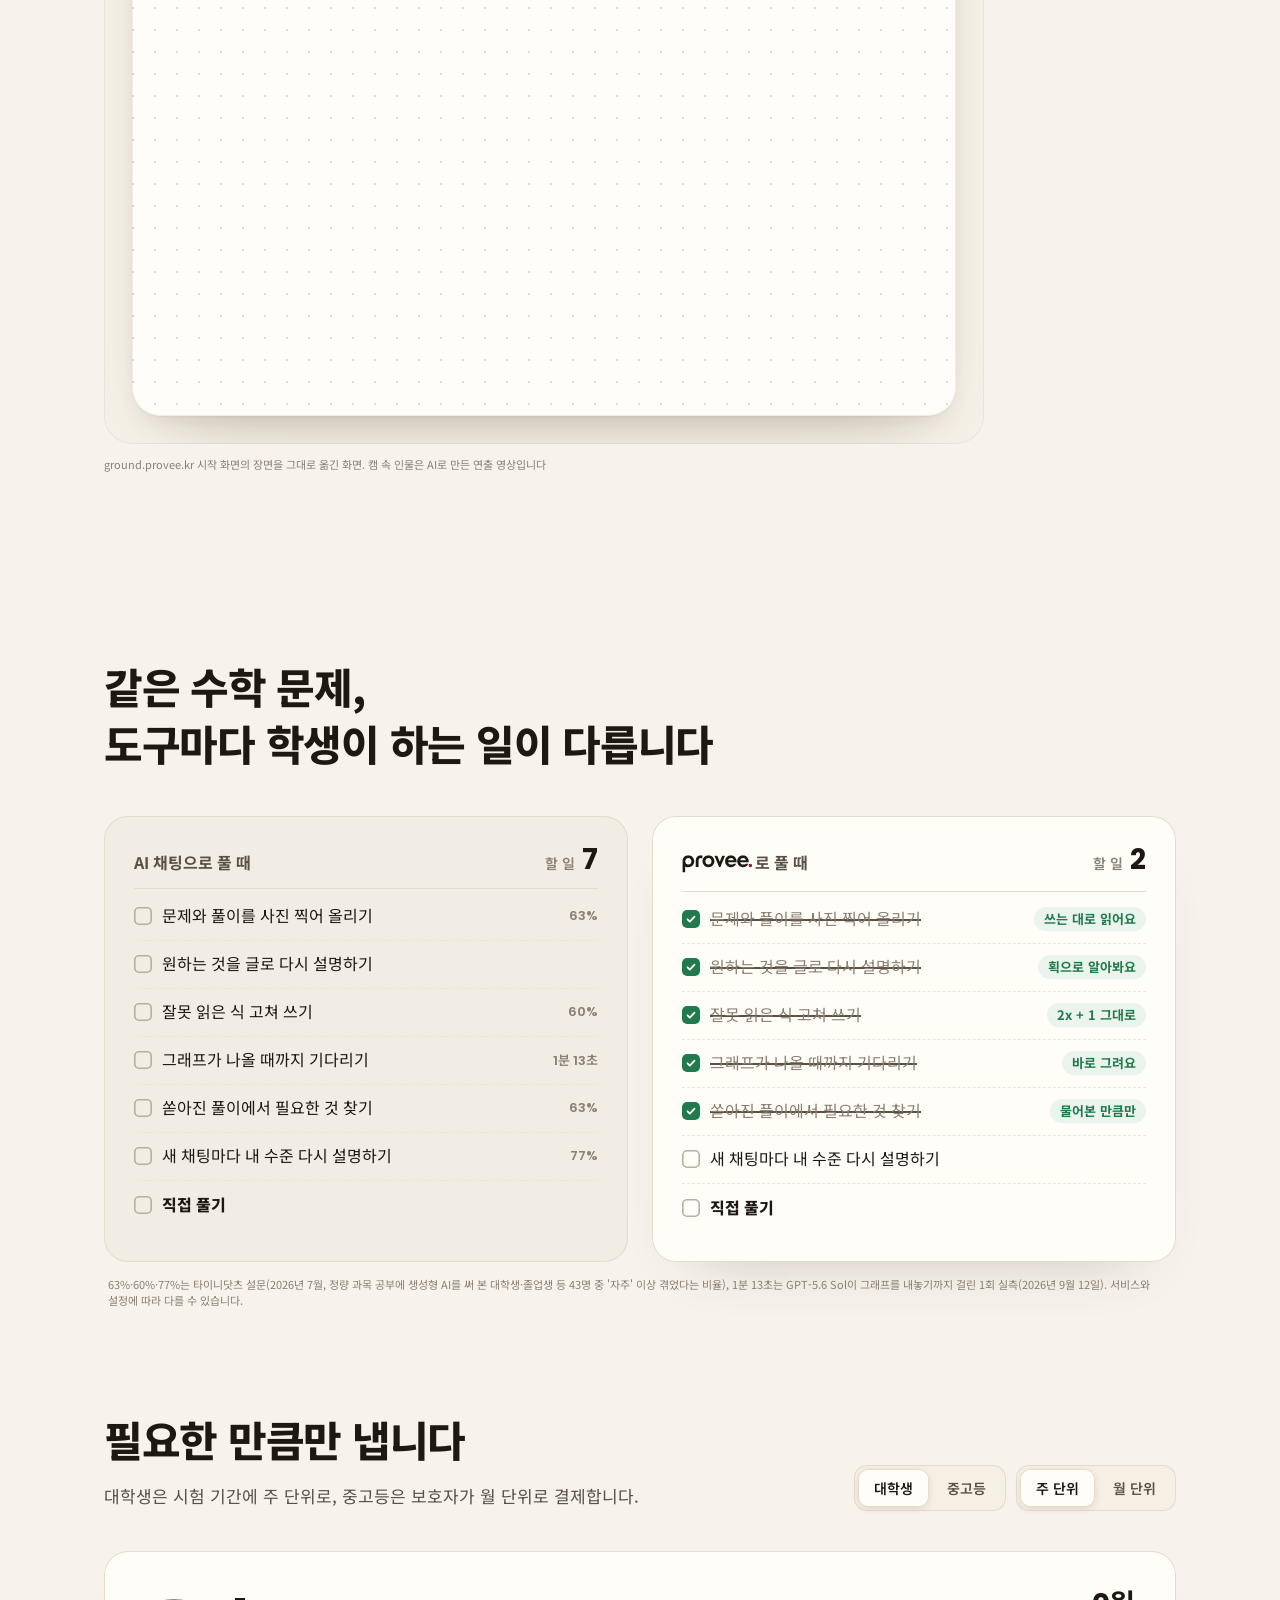
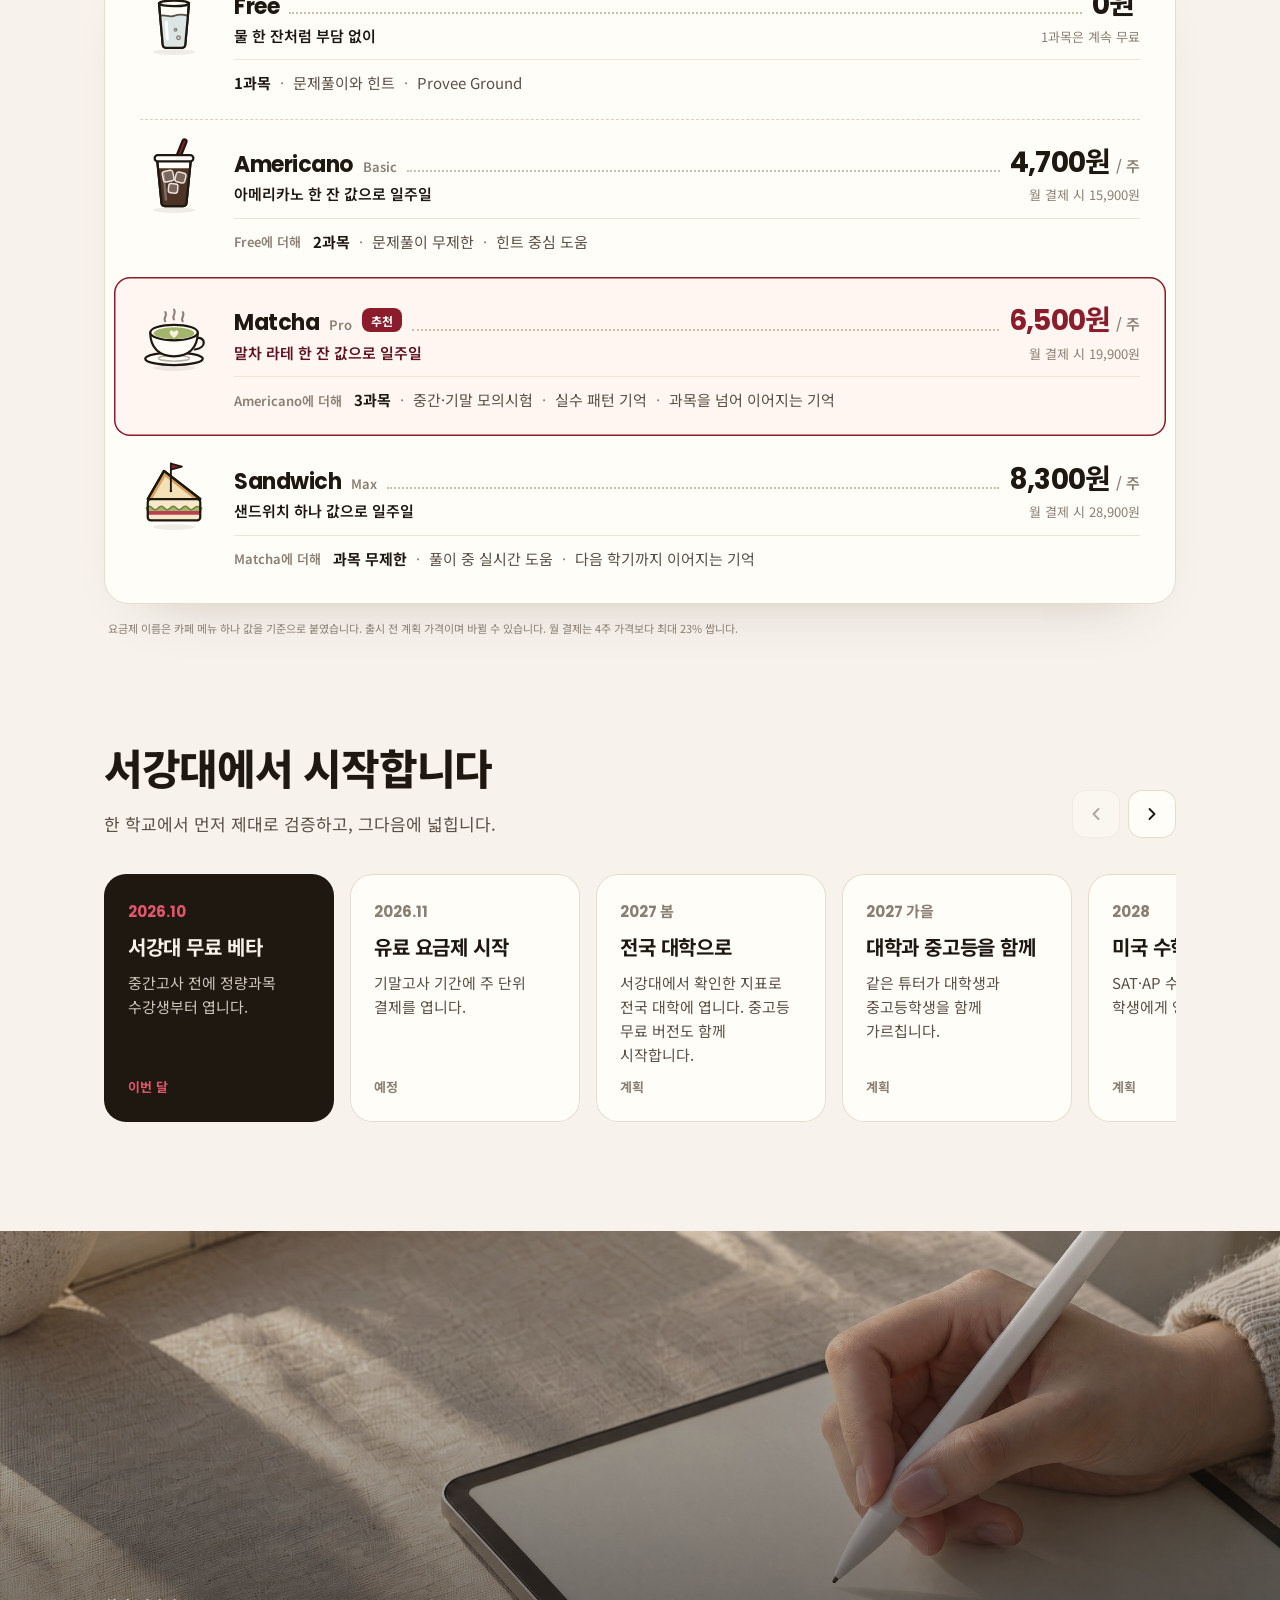
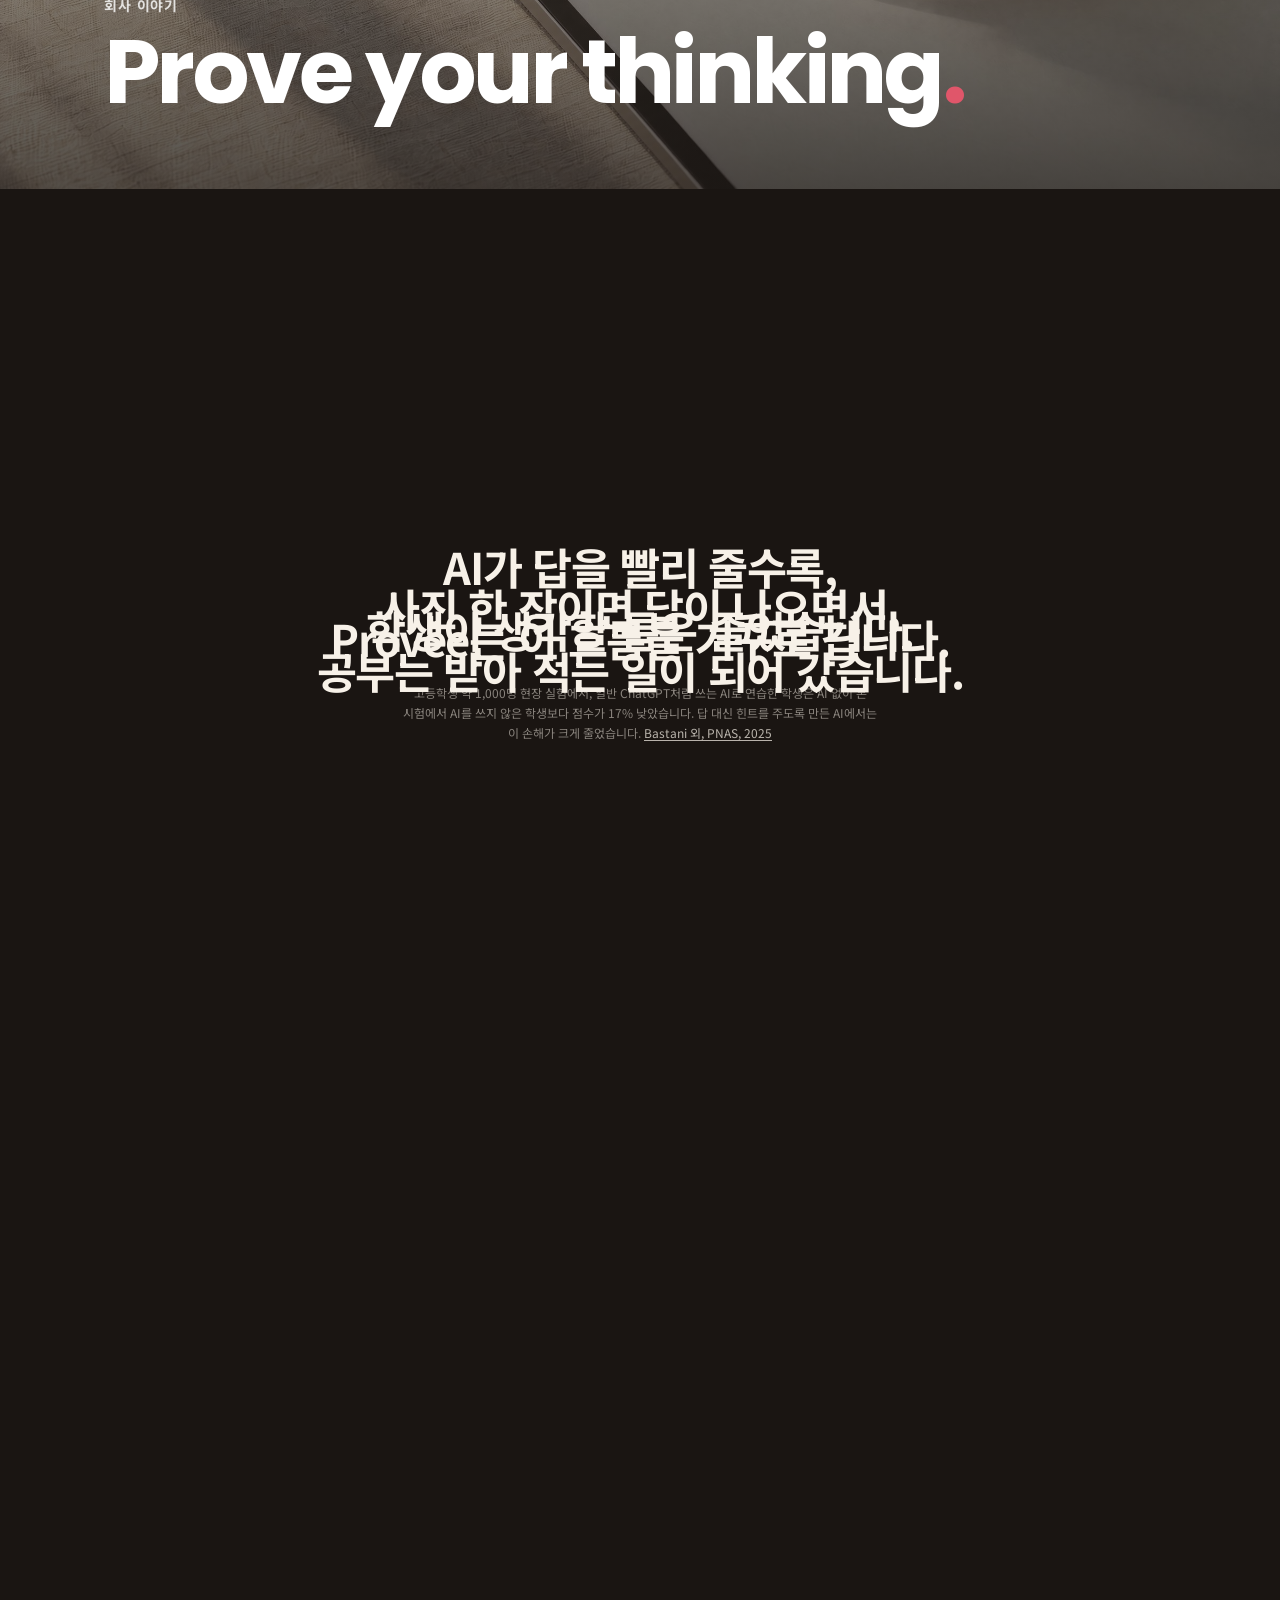
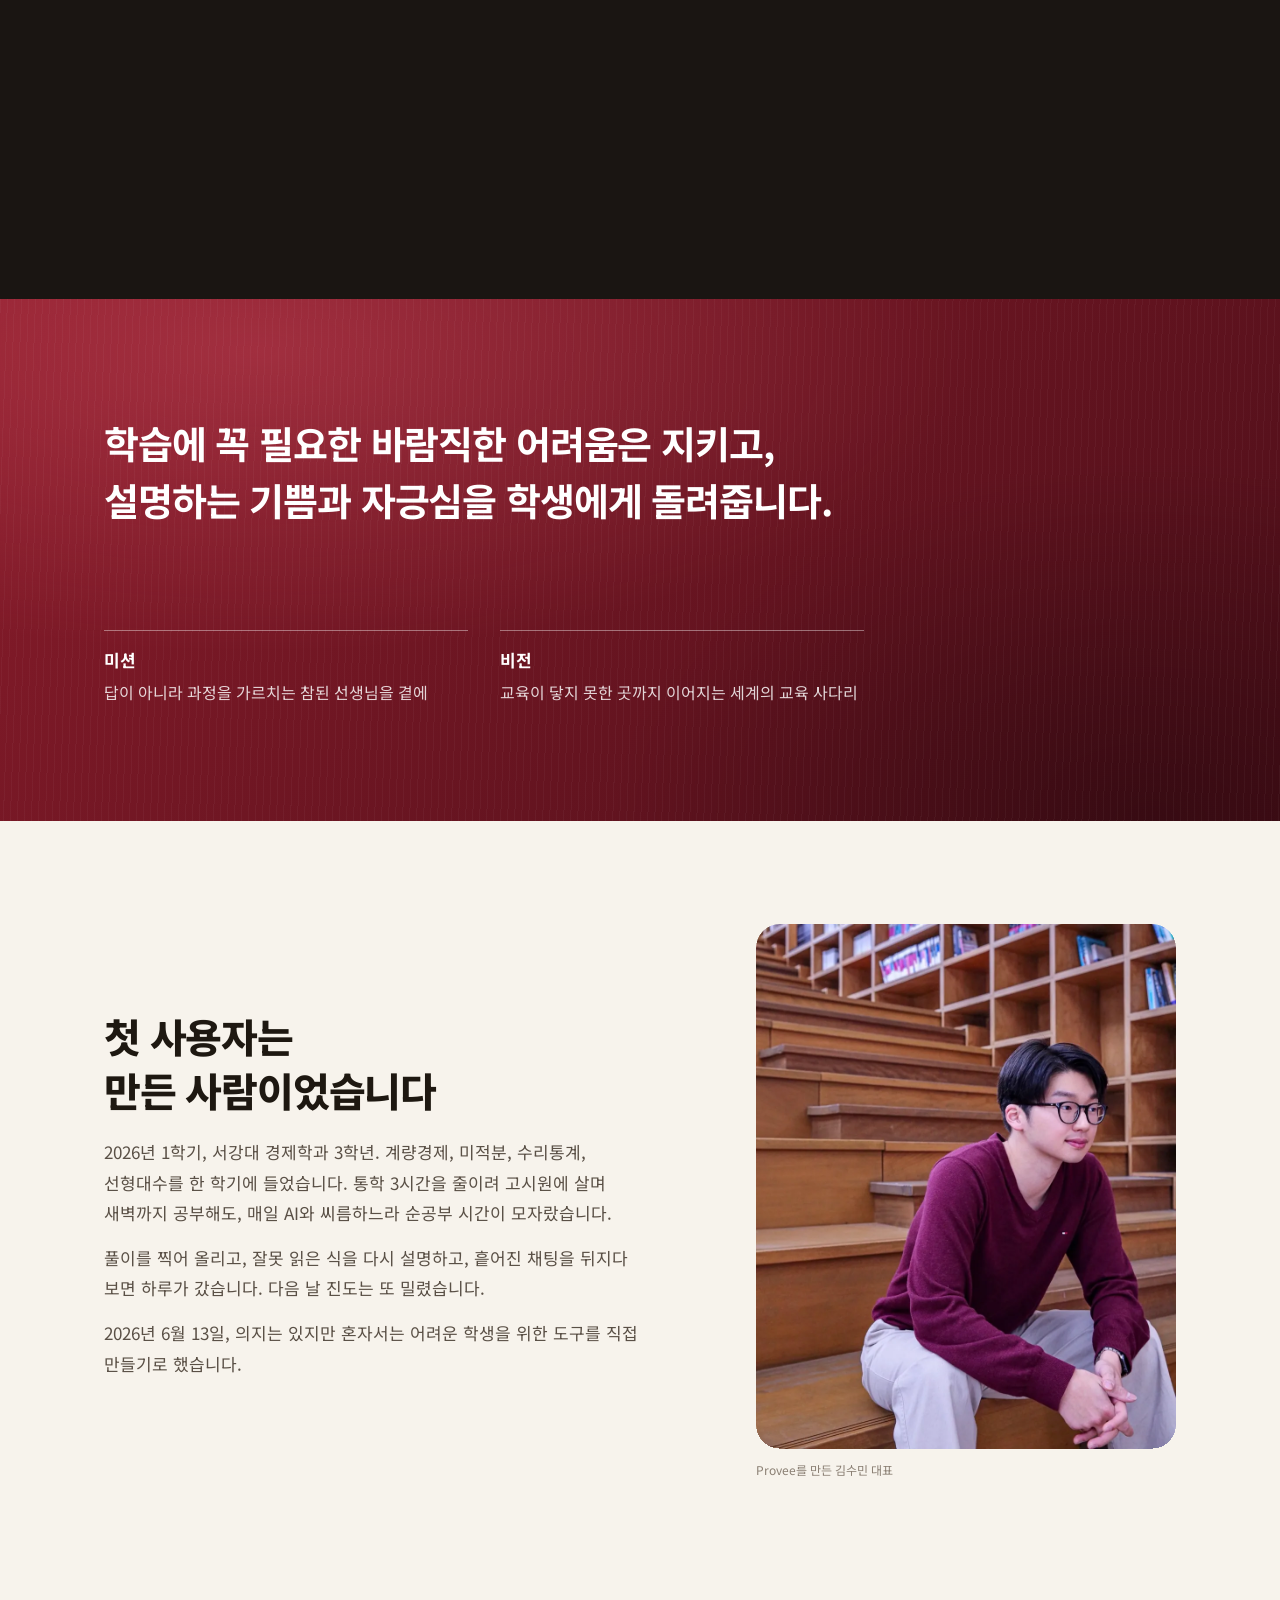
==== commit 9029d408: "URP 표기를 타이니닷츠(주식회사)로 교체: 약관·방침·지원·계정삭제·설문 출처·영문판 Co-Authored-By: Claude Sonnet 5.5 <noreply@anthropi" ====
--- a/index.html
+++ b/index.html
@@ -1418,7 +1418,7 @@
         <p class="s3-k">손으로 푸는 과목을 AI로 공부하면</p>
         <div class="s3-lines"><div class="s3-l on"><h2><span class="kw">사진 찍고,</span> <span class="kw">타이핑하고,</span> <span class="kw">기다리고.</span><br>수학은 언제 푸나요?</h2><p class="s3-st"><b>63%</b><span>문제나 풀이를 찍고 캡처해 올리는 과정이 번거로울 때가 많았다</span></p></div><div class="s3-l"><h2>분명 2x + 1이라고 썼는데<br>AI는 <em>24 + 1</em>로 읽었습니다</h2><p class="s3-st"><b>60%</b><span>AI가 손글씨나 수식을 잘못 읽을 때가 많았다</span></p></div><div class="s3-l"><h2>하나 물었는데 답과 풀이,<br><em>묻지 않은 것까지</em> 쏟아집니다</h2><p class="s3-st"><b>63%</b><span>AI가 스스로 생각하게 돕기보다 정답과 전체 풀이를 바로 보여 줄 때가 많았다</span></p></div><div class="s3-l"><h2>새 채팅을 열면<br><em>내 수준부터 다시</em> 설명합니다</h2><p class="s3-st"><b>77%</b><span>대화가 길어지거나 새 채팅을 열면 내 수준을 다시 설명해야 할 때가 많았다</span></p></div></div>
         <div class="s3-dots" aria-hidden="true"><i class="on"></i><i></i><i></i><i></i></div>
-        <p class="s3-src"><span class="sv">63%: 정량 과목 공부에 생성형 AI를 써 본 대학생·졸업생 등 43명 중 27명, '자주' 이상(URP 온라인 설문 응답 105명 중 대학 응답, 2026년 7월, 지인·커뮤니티 모집). 영상은 연출</span><span class="gp">60%: 정량 과목 공부에 생성형 AI를 써 본 대학생·졸업생 등 43명 중 26명, '자주' 이상(URP, 2026년 7월). 24 + 1: 2026년 9월 12일 GPT-5.6 Sol, 1회 실측, 실제 대화 캡처 일부</span><span class="fq">63%: 정량 과목 공부에 생성형 AI를 써 본 대학생·졸업생 등 43명 중 27명, '자주' 이상(URP, 2026년 7월). 화면은 재구성</span><span class="nw">77%: 정량 과목 공부에 생성형 AI를 써 본 대학생·졸업생 등 43명 중 33명, '자주' 이상(URP, 2026년 7월). 화면은 재구성</span></p>
+        <p class="s3-src"><span class="sv">63%: 정량 과목 공부에 생성형 AI를 써 본 대학생·졸업생 등 43명 중 27명, '자주' 이상(타이니닷츠 온라인 설문 응답 105명 중 대학 응답, 2026년 7월, 지인·커뮤니티 모집). 영상은 연출</span><span class="gp">60%: 정량 과목 공부에 생성형 AI를 써 본 대학생·졸업생 등 43명 중 26명, '자주' 이상(타이니닷츠, 2026년 7월). 24 + 1: 2026년 9월 12일 GPT-5.6 Sol, 1회 실측, 실제 대화 캡처 일부</span><span class="fq">63%: 정량 과목 공부에 생성형 AI를 써 본 대학생·졸업생 등 43명 중 27명, '자주' 이상(타이니닷츠, 2026년 7월). 화면은 재구성</span><span class="nw">77%: 정량 과목 공부에 생성형 AI를 써 본 대학생·졸업생 등 43명 중 33명, '자주' 이상(타이니닷츠, 2026년 7월). 화면은 재구성</span></p>
       </div>
       <div class="s3-stage" aria-hidden="true"><div class="s3-dev">
       <div class="sc sct on"><video class="s0v" muted playsinline preload="auto" poster="img/s0-study.jpg"><source src="img/s0-study.mp4" type="video/mp4"></video></div>
@@ -1541,7 +1541,7 @@
         <ol class="td-l"><li><span><s>문제와 풀이를 사진 찍어 올리기</s></span><b class="td-r">쓰는 대로 읽어요</b></li><li><span><s>원하는 것을 글로 다시 설명하기</s></span><b class="td-r">획으로 알아봐요</b></li><li><span><s>잘못 읽은 식 고쳐 쓰기</s></span><b class="td-r">2x + 1 그대로</b></li><li><span><s>그래프가 나올 때까지 기다리기</s></span><b class="td-r">바로 그려요</b></li><li><span><s>쏟아진 풀이에서 필요한 것 찾기</s></span><b class="td-r">물어본 만큼만</b></li><li><span><s>새 채팅마다 내 수준 다시 설명하기</s></span><b class="td-r">지난 풀이가 이어져요</b></li><li class="td-solve"><span><mark class="td-hl">직접 풀기</mark></span></li></ol>
         <div class="td-done"><p>나머지 여섯 가지는 Provee가 맡아요</p><ul><li>쓰는 대로 읽어요</li><li>획으로 알아봐요</li><li>2x + 1 그대로</li><li>바로 그려요</li><li>물어본 만큼만</li><li>지난 풀이가 이어져요</li></ul></div></div>
     </div>
-    <p class="td-src">63%·60%·77%는 URP 설문(2026년 7월, 정량 과목 공부에 생성형 AI를 써 본 대학생·졸업생 등 43명 중 '자주' 이상 겪었다는 비율), 1분 13초는 GPT-5.6 Sol이 그래프를 내놓기까지 걸린 1회 실측(2026년 9월 12일). 서비스와 설정에 따라 다를 수 있습니다.</p>
+    <p class="td-src">63%·60%·77%는 타이니닷츠 설문(2026년 7월, 정량 과목 공부에 생성형 AI를 써 본 대학생·졸업생 등 43명 중 '자주' 이상 겪었다는 비율), 1분 13초는 GPT-5.6 Sol이 그래프를 내놓기까지 걸린 1회 실측(2026년 9월 12일). 서비스와 설정에 따라 다를 수 있습니다.</p>
   </div>
 </section>
 
@@ -1630,7 +1630,7 @@
             <b>서강대 무료 베타</b><span>예정</span></li>
         </ol>
       </div>
-      <p class="tx-src st-in">설문: URP 자체 온라인 설문, 2026년 7월, 응답 105명(중고생 42·대학생 63). 사용 의향은 5점 중 4~5점, 현재 공부 중인 응답자 85명 기준.</p>
+      <p class="tx-src st-in">설문: 타이니닷츠 자체 온라인 설문, 2026년 7월, 응답 105명(중고생 42·대학생 63). 사용 의향은 5점 중 4~5점, 현재 공부 중인 응답자 85명 기준.</p>
     </div>
   </div>
   <div class="team st-in">
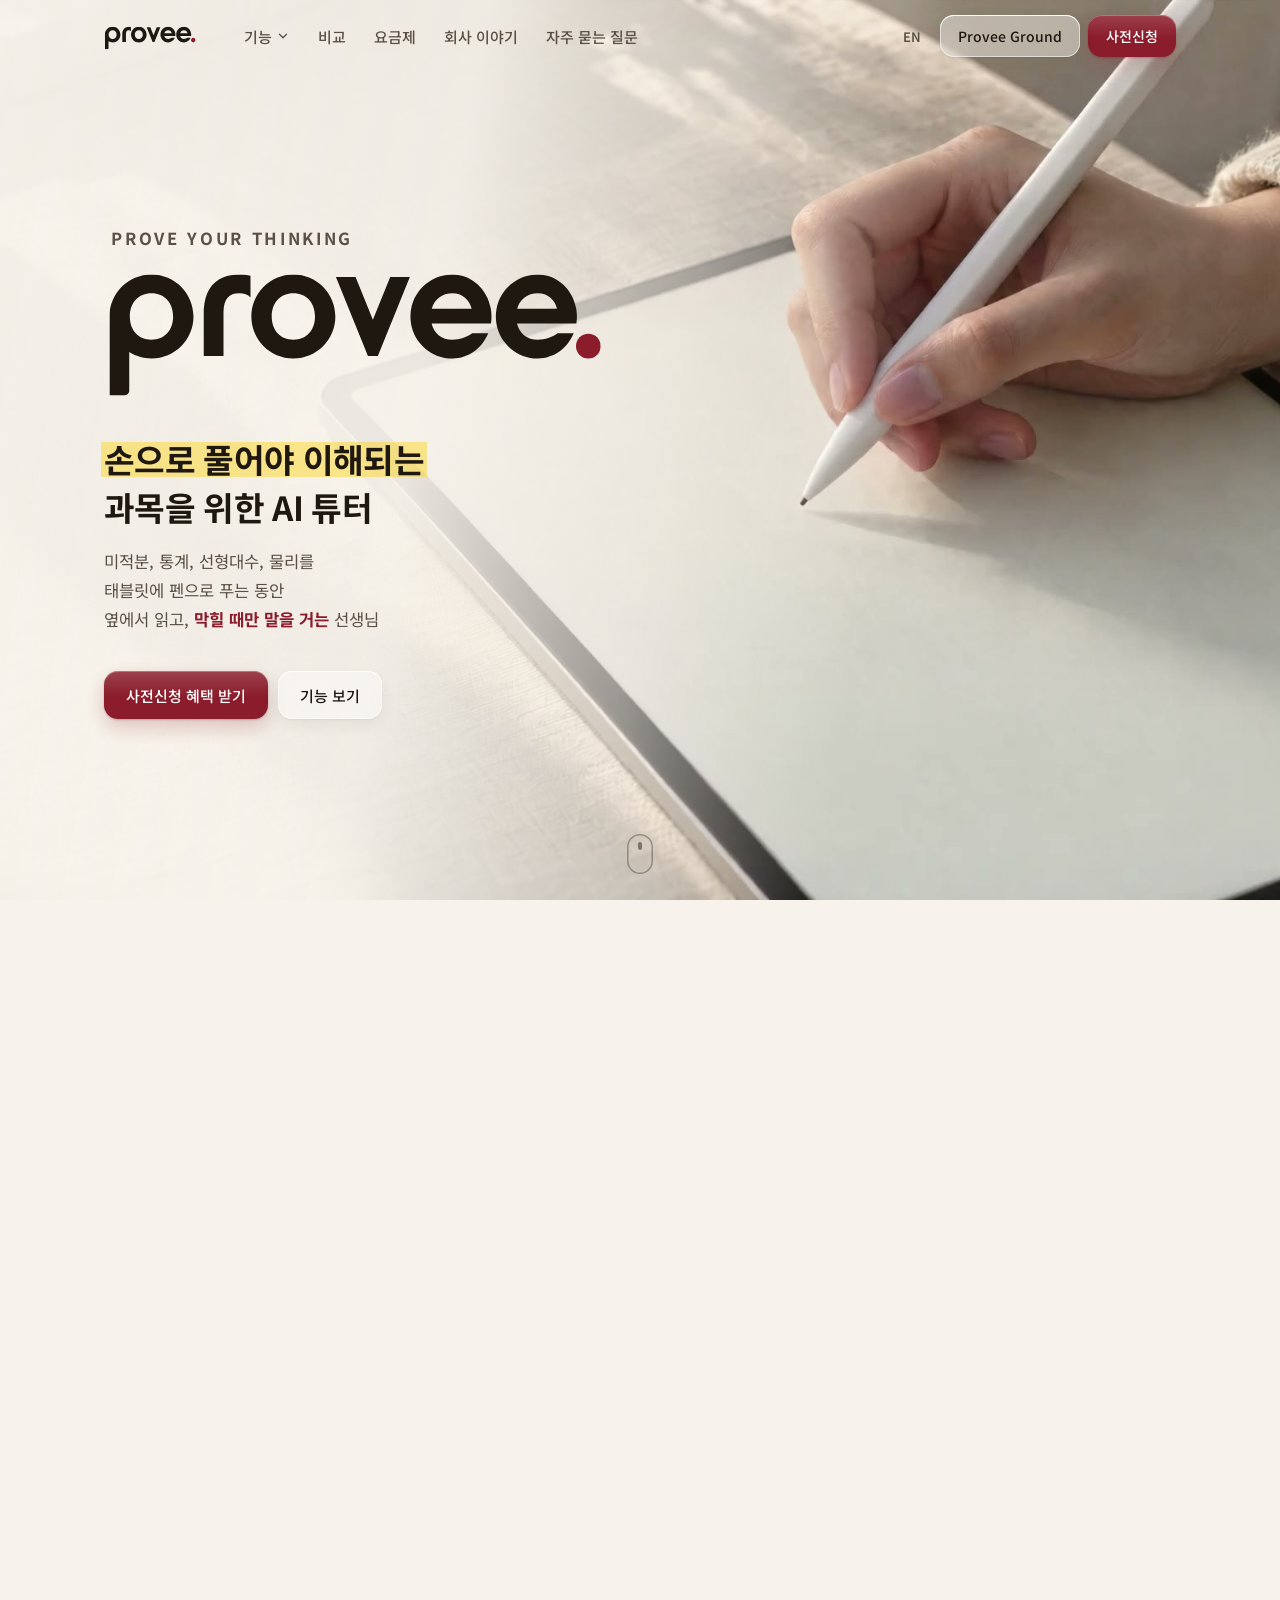
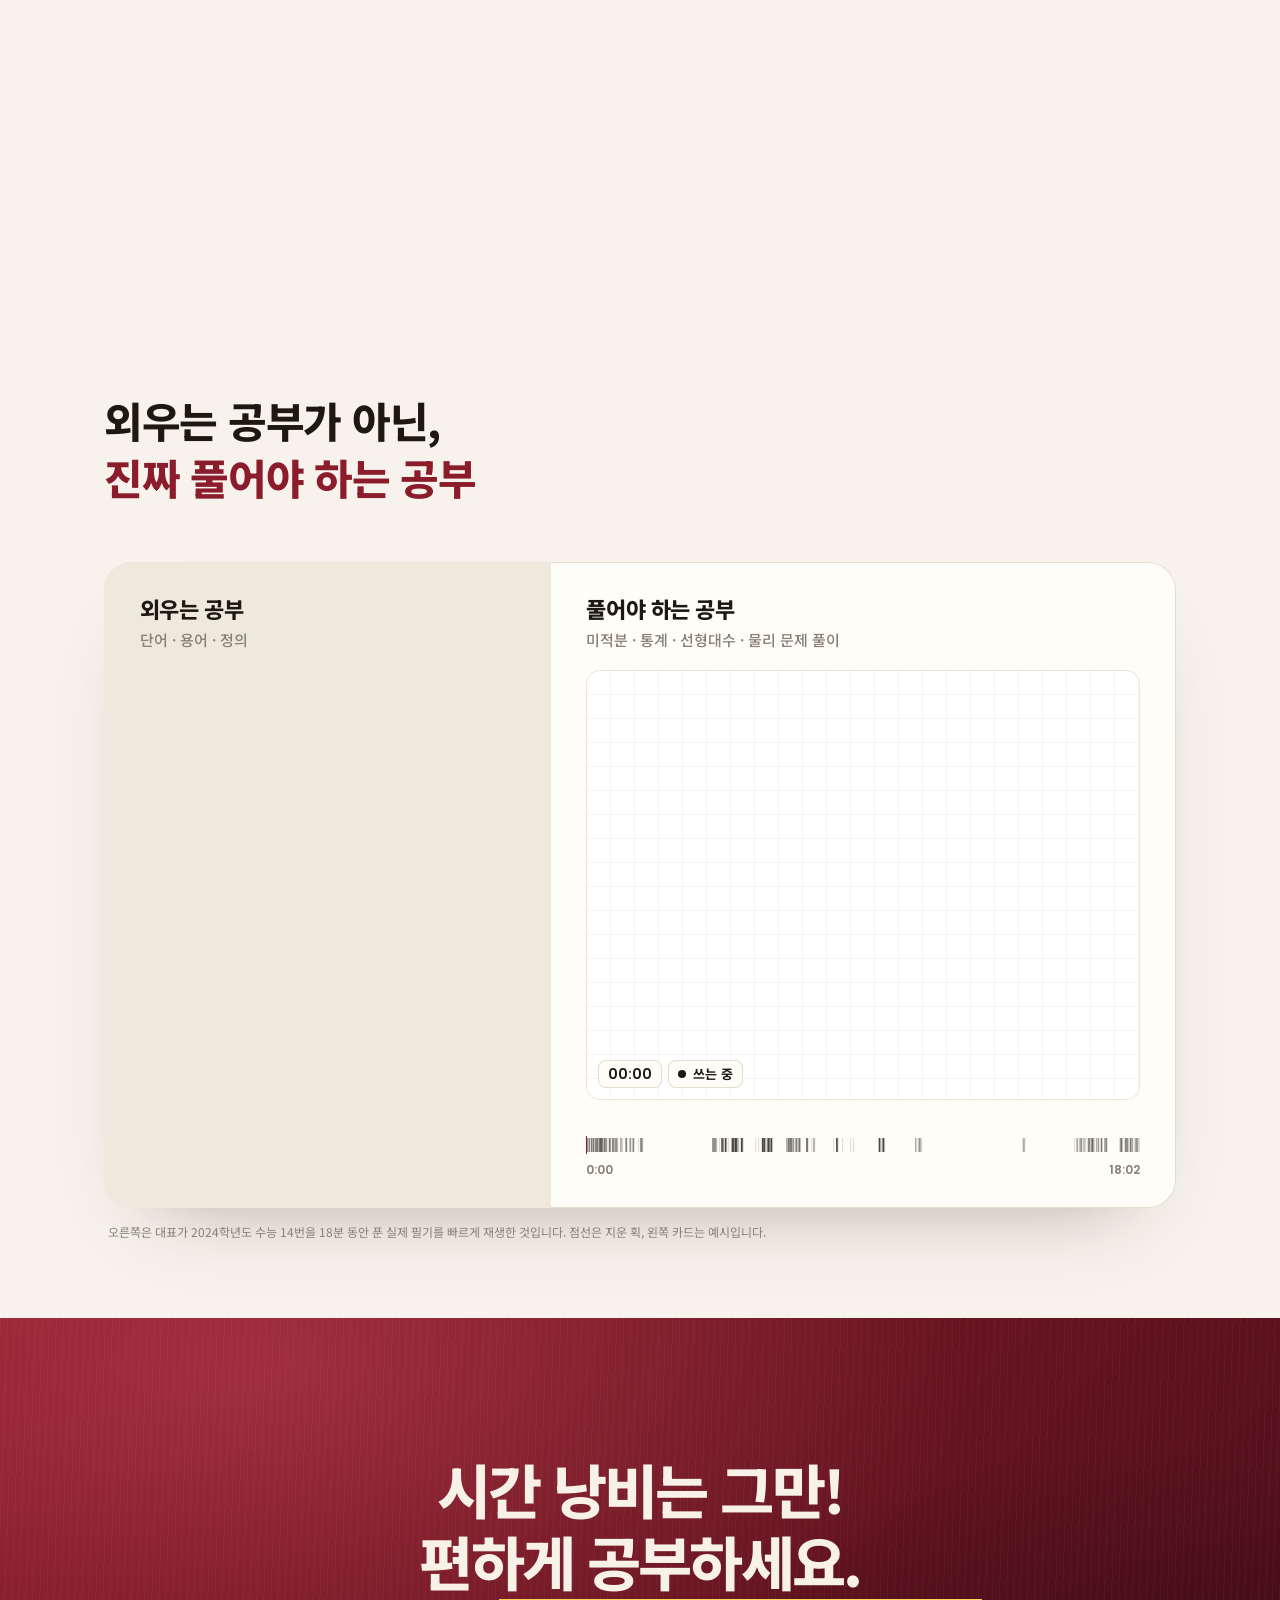
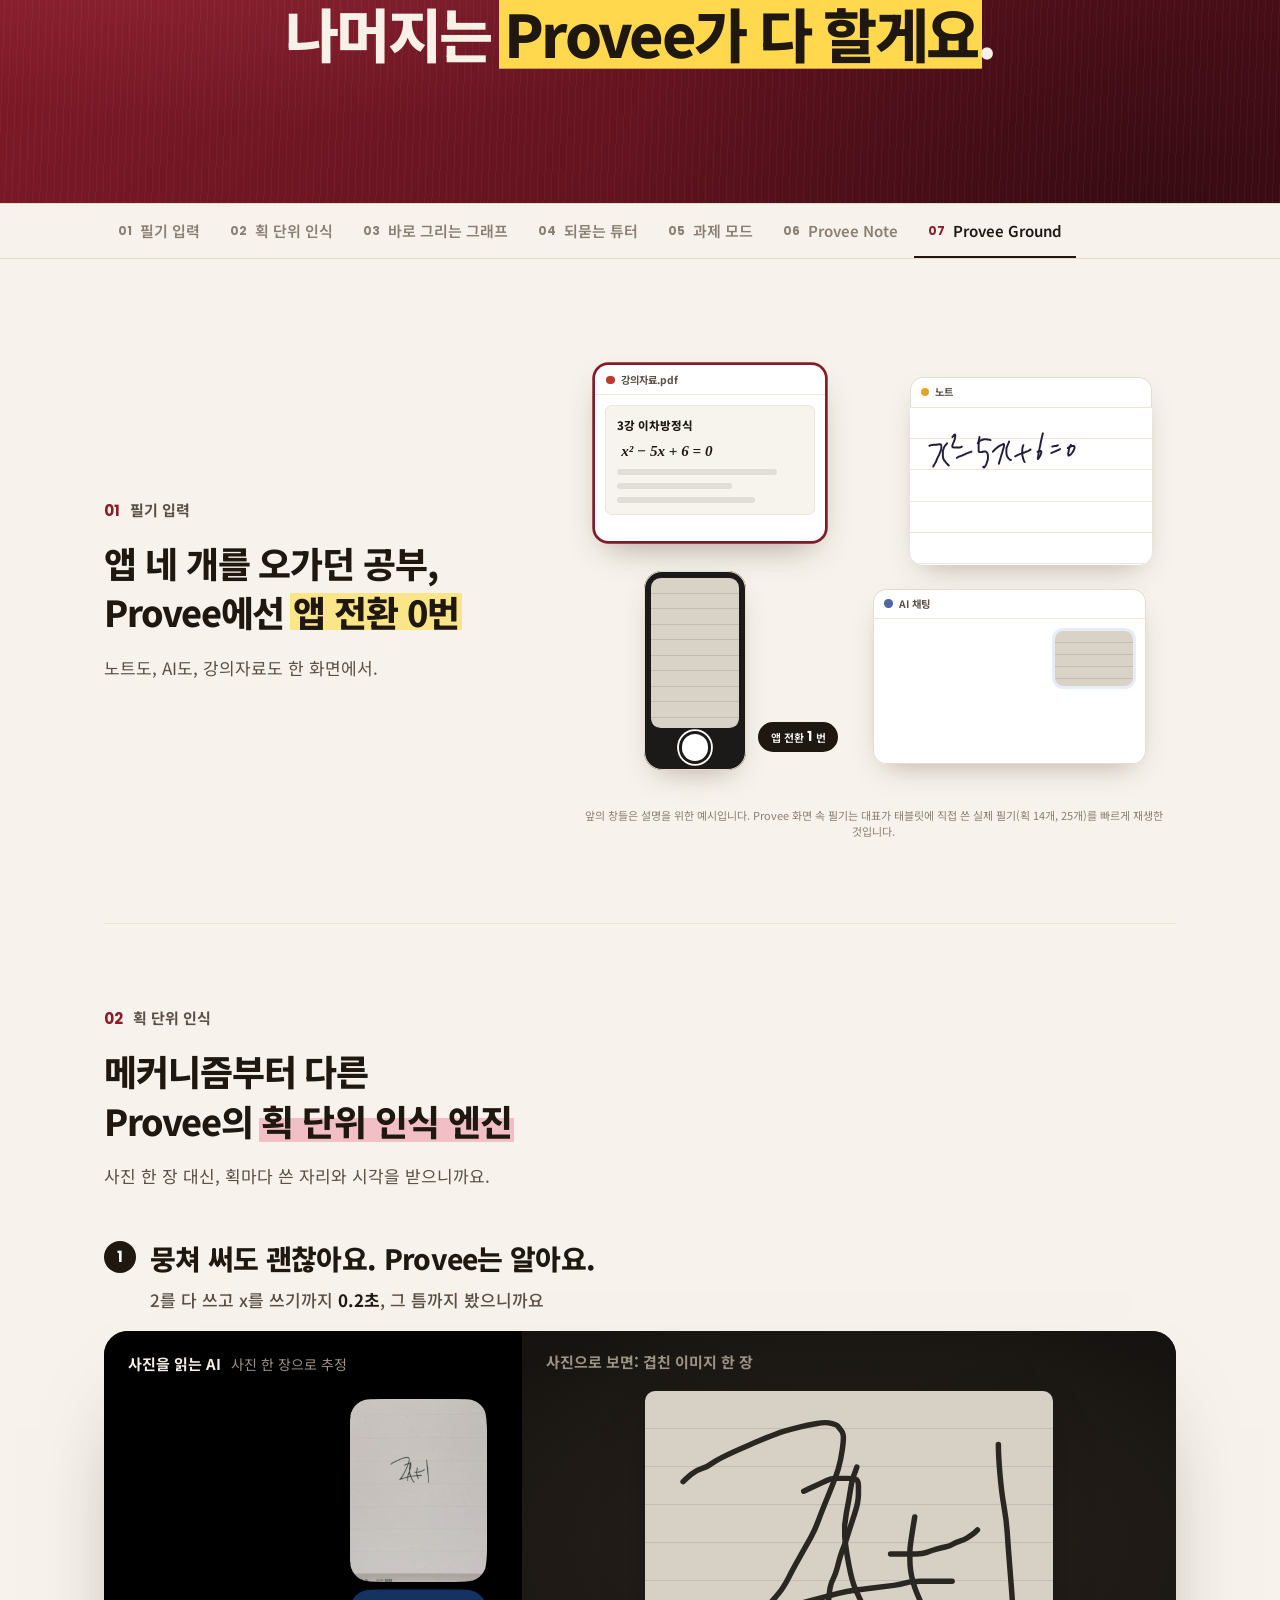
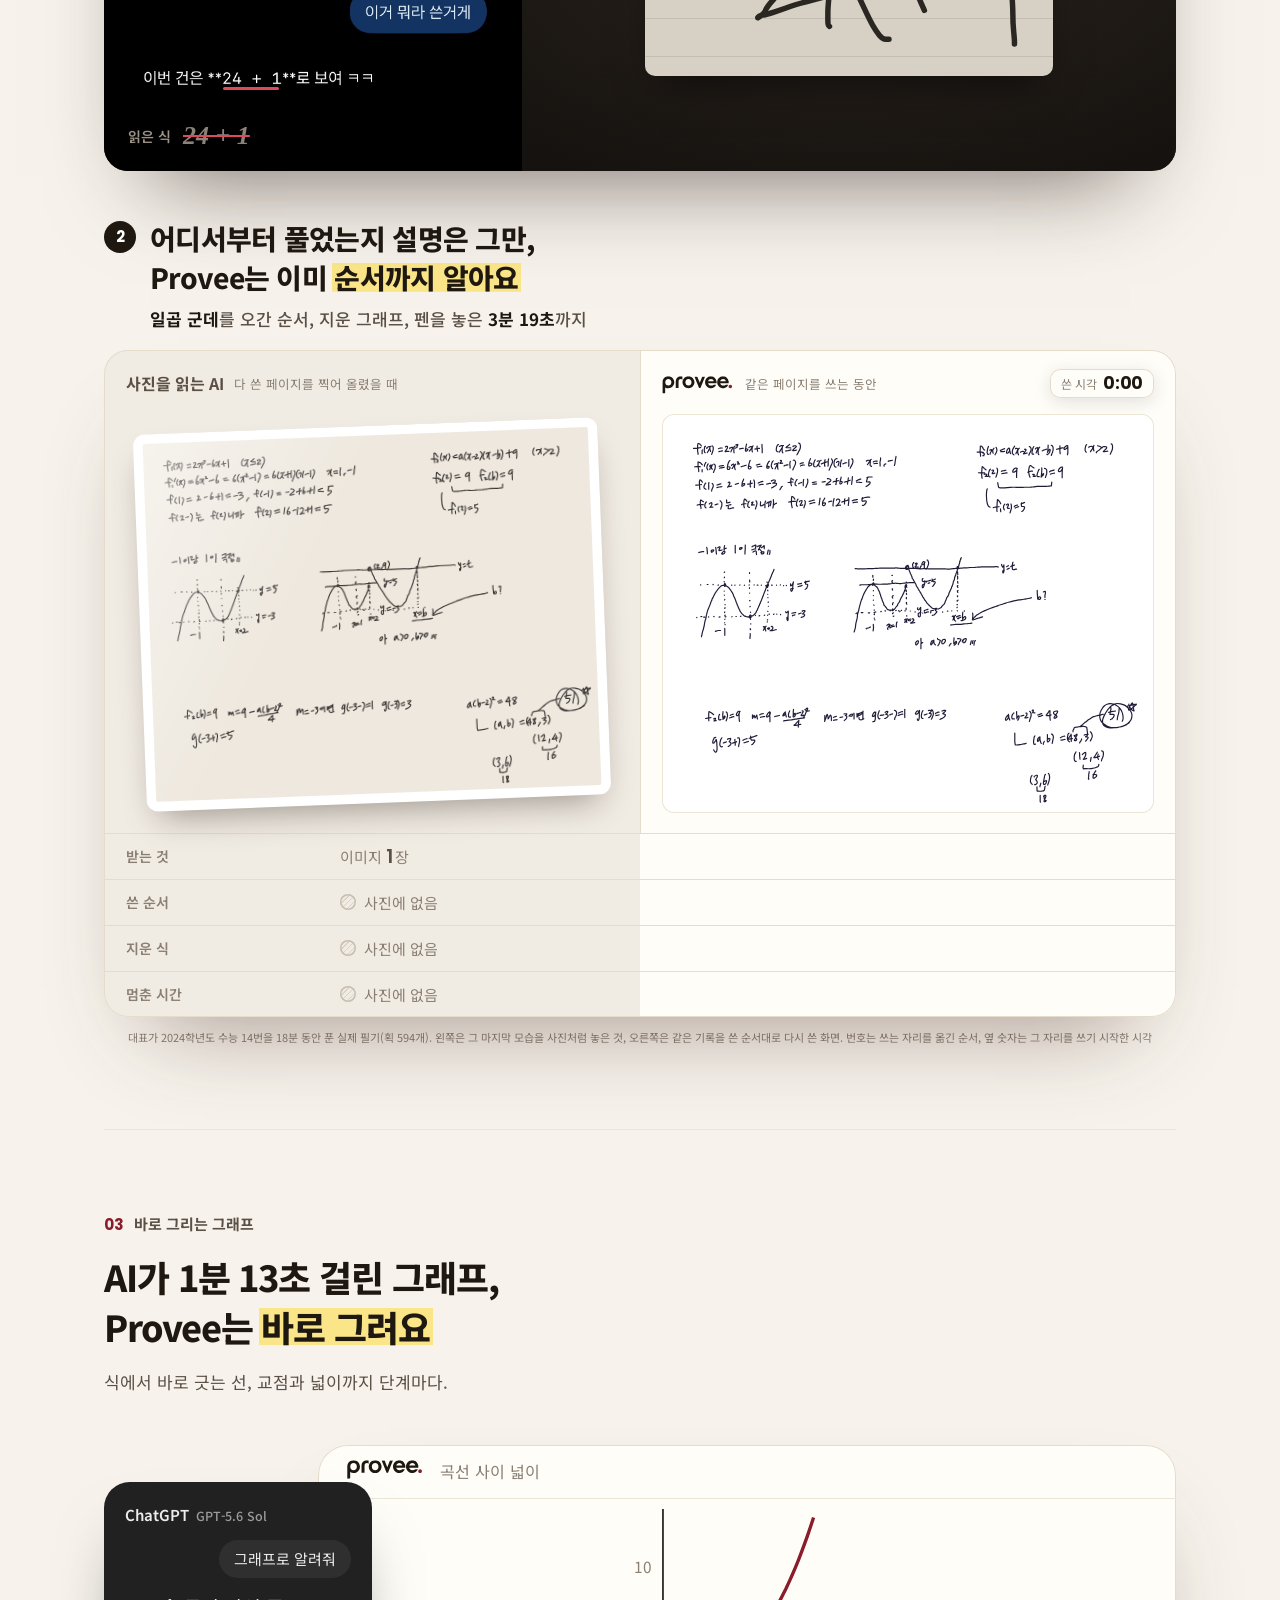
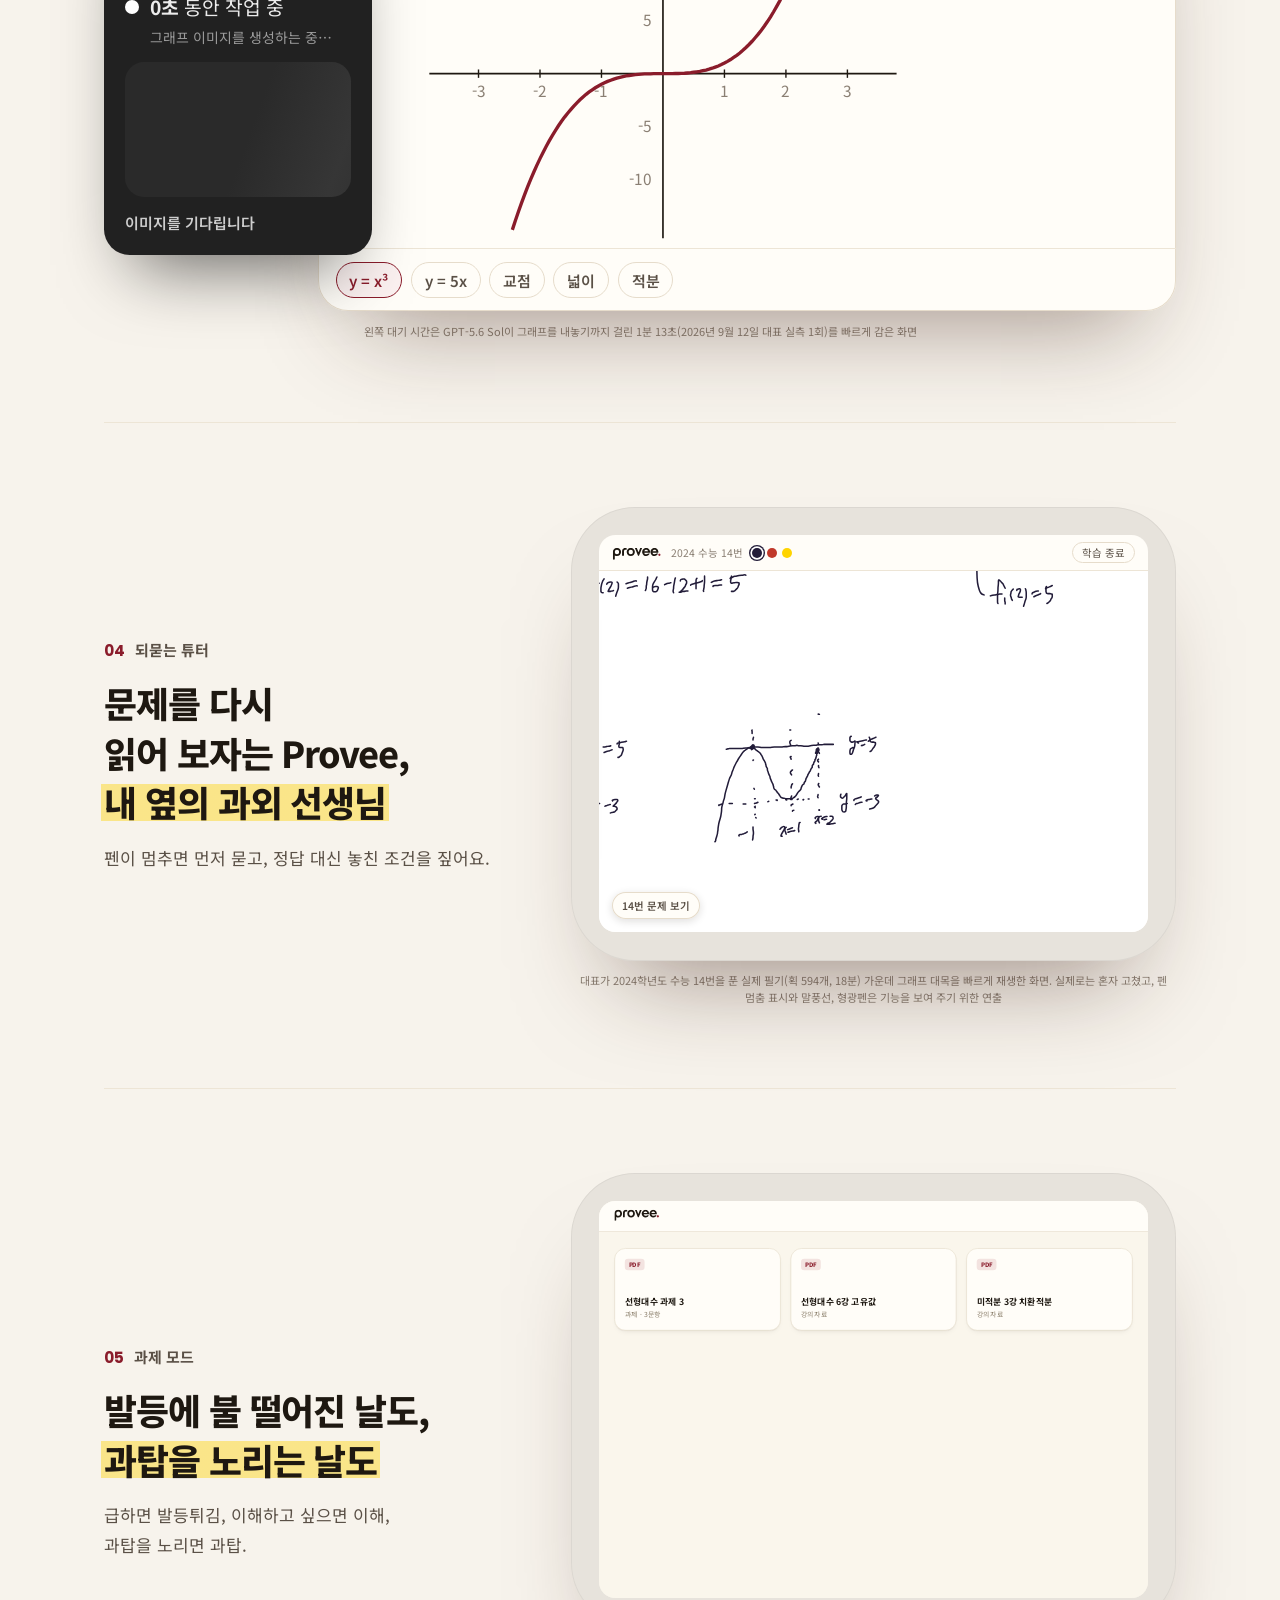
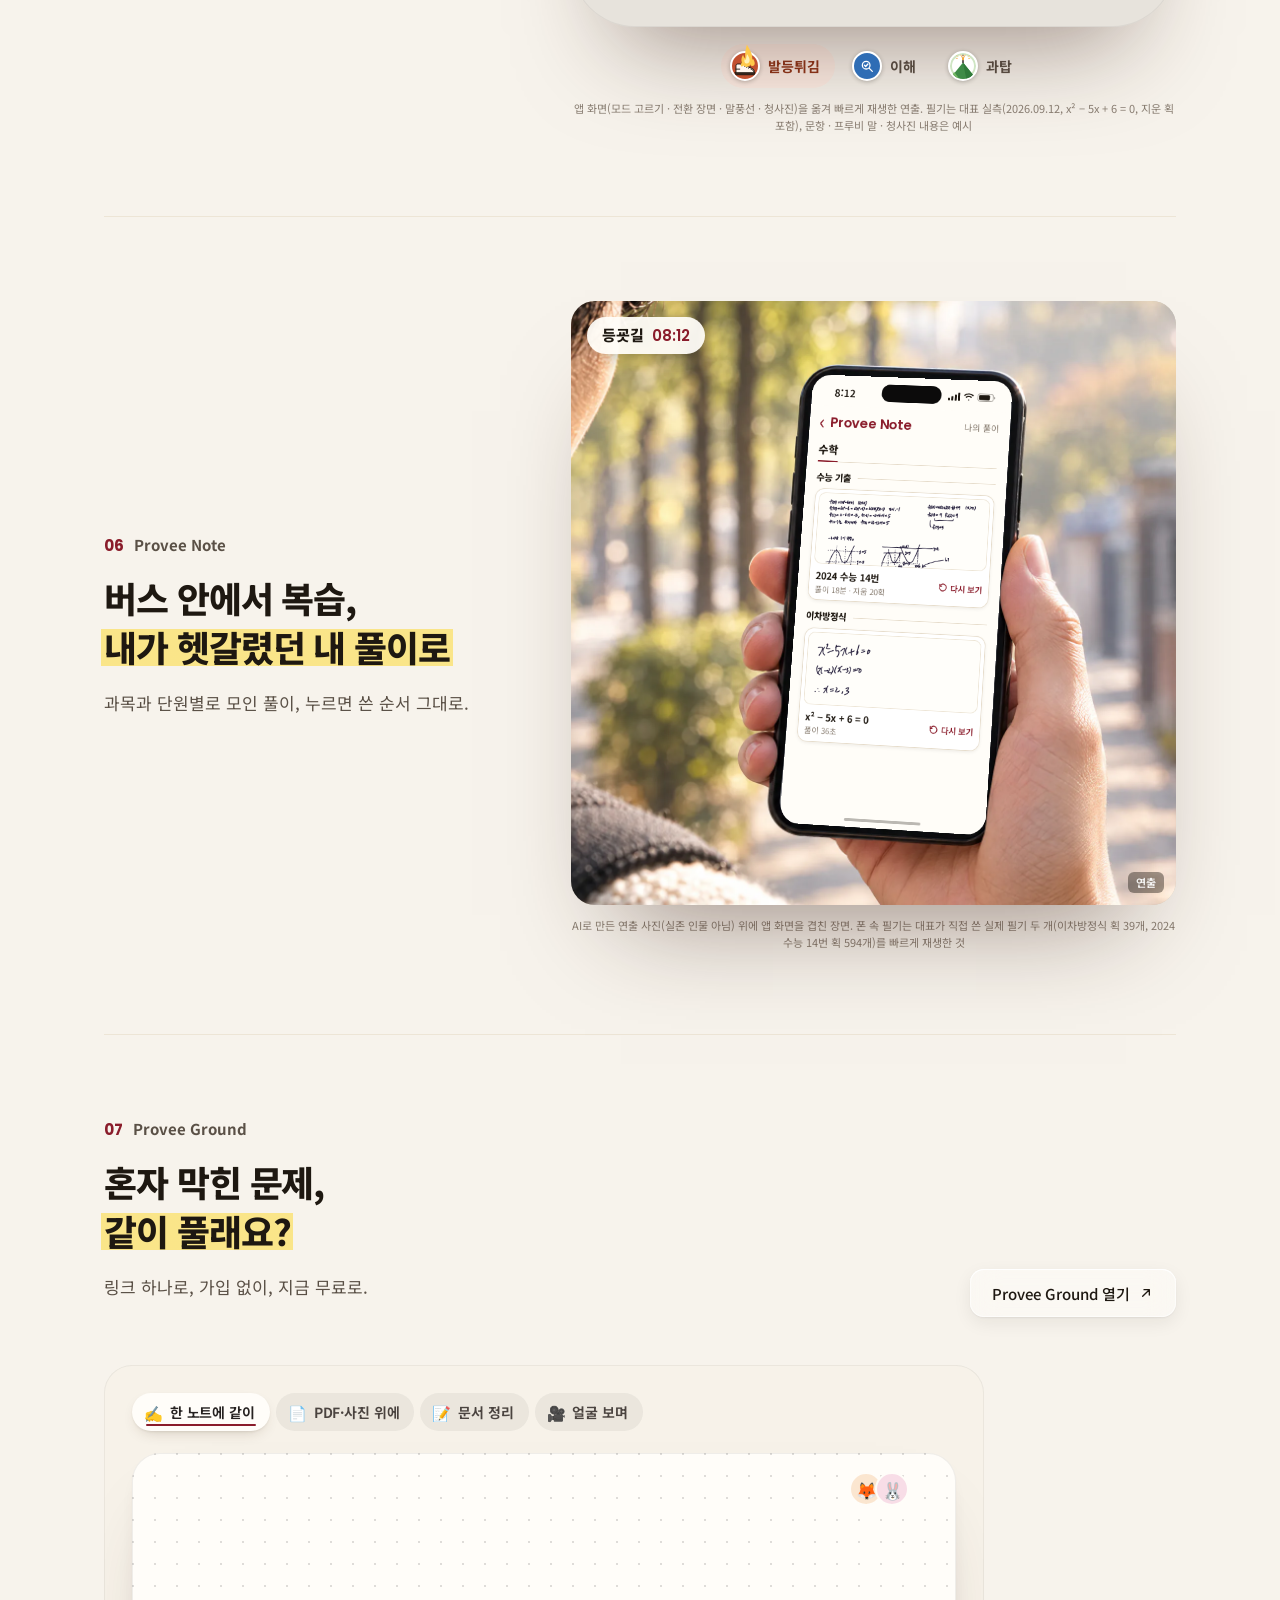
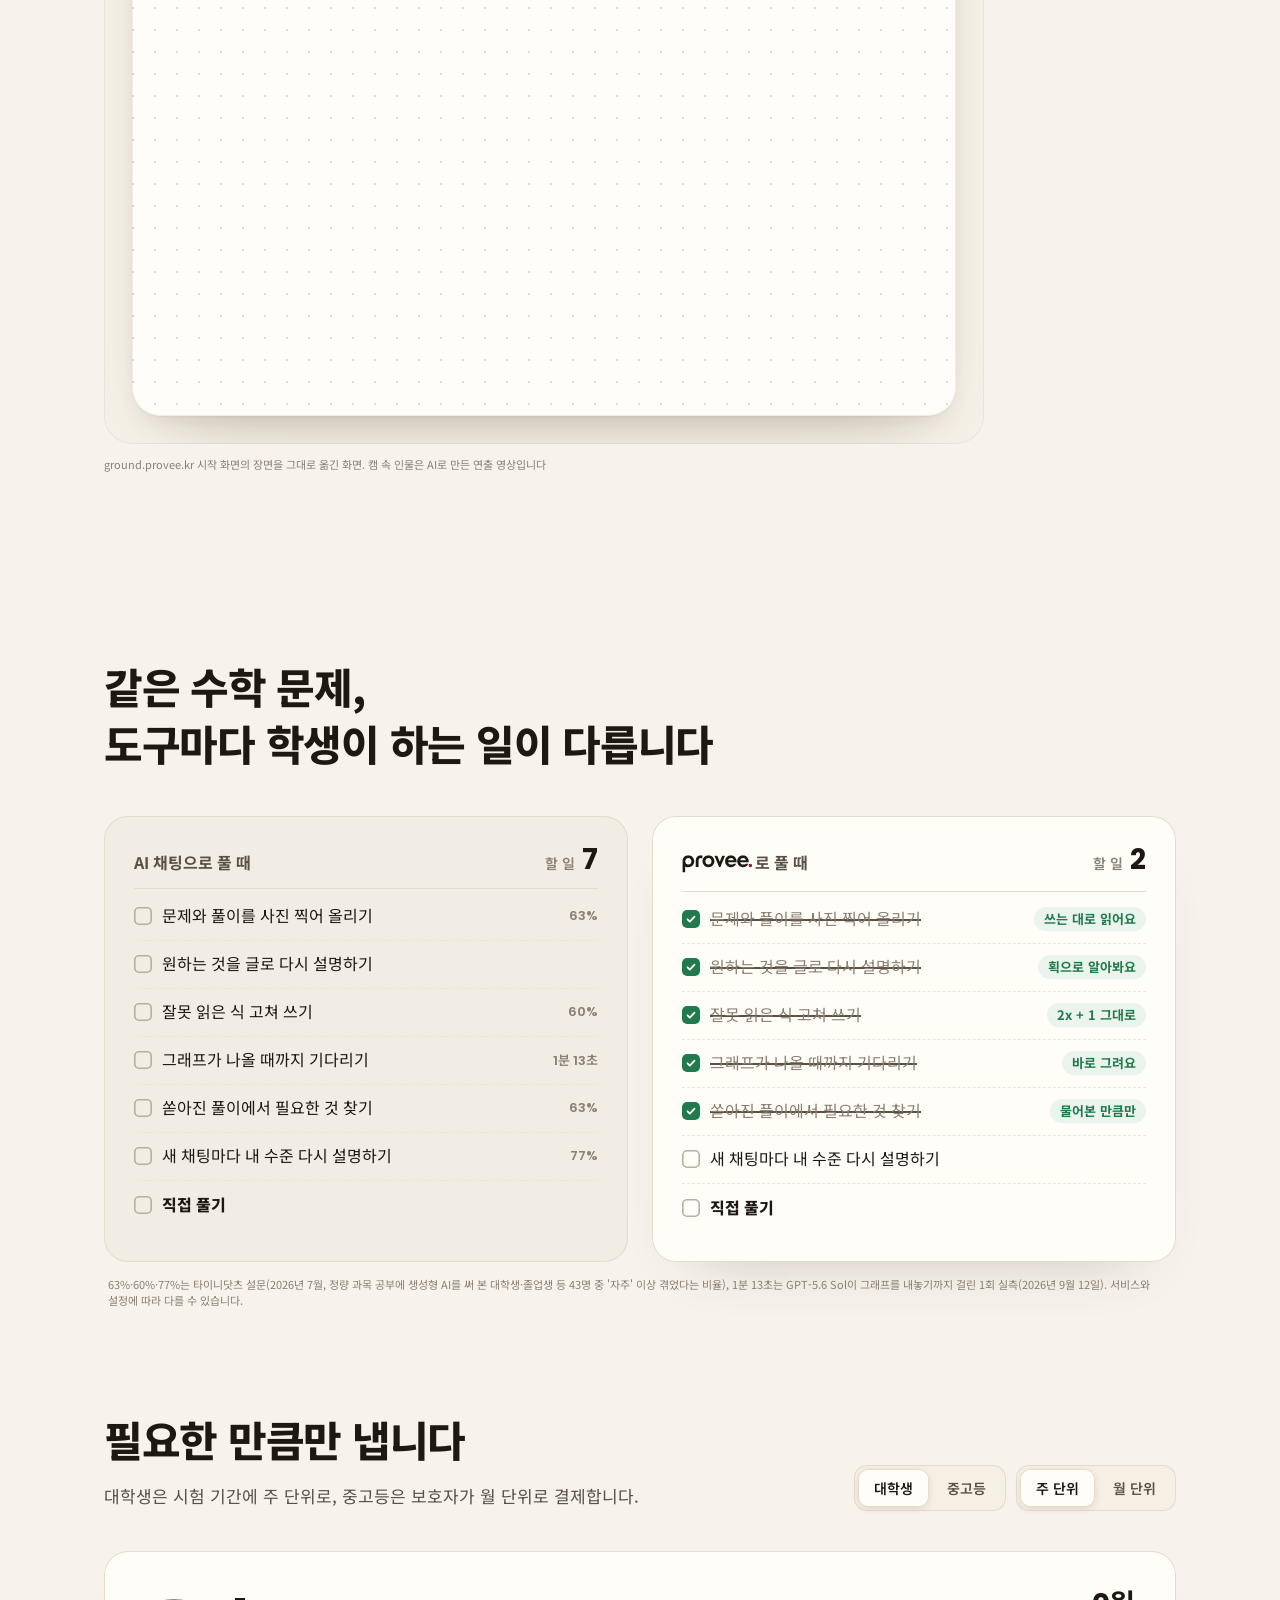
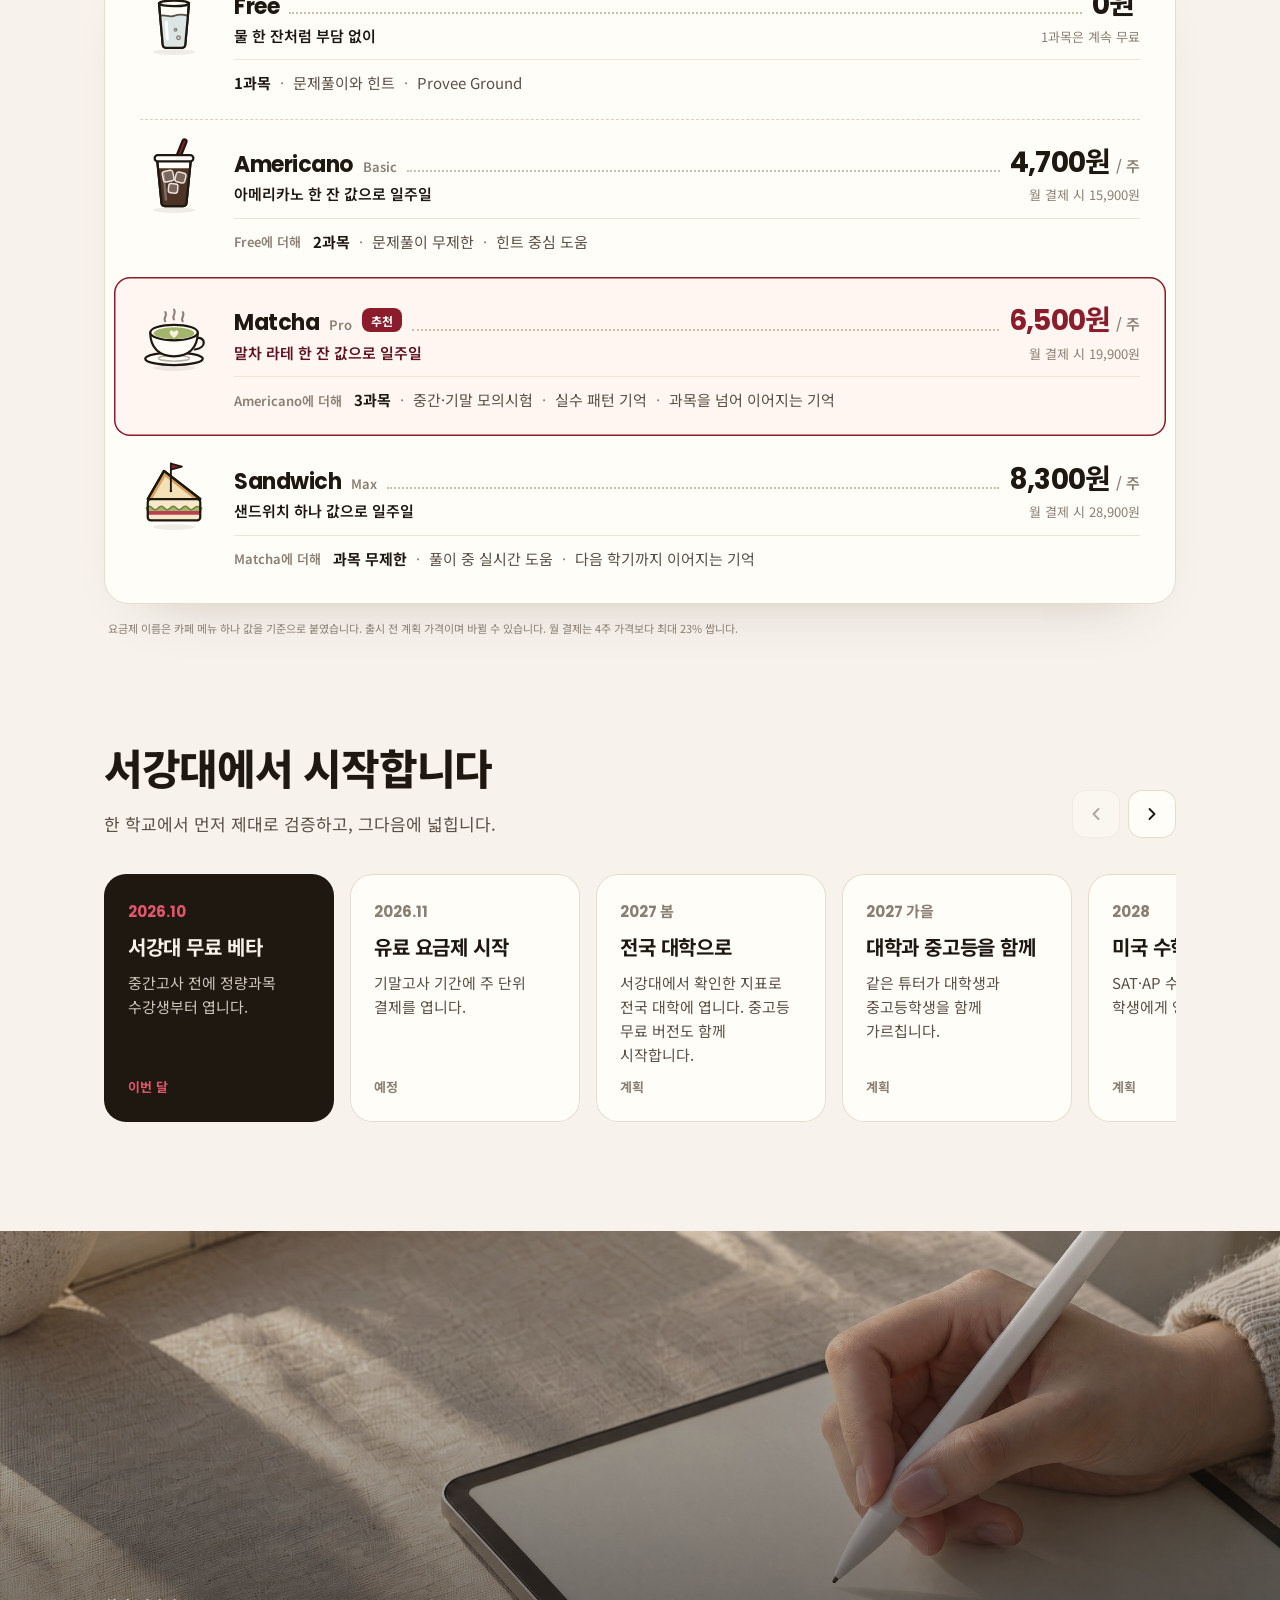
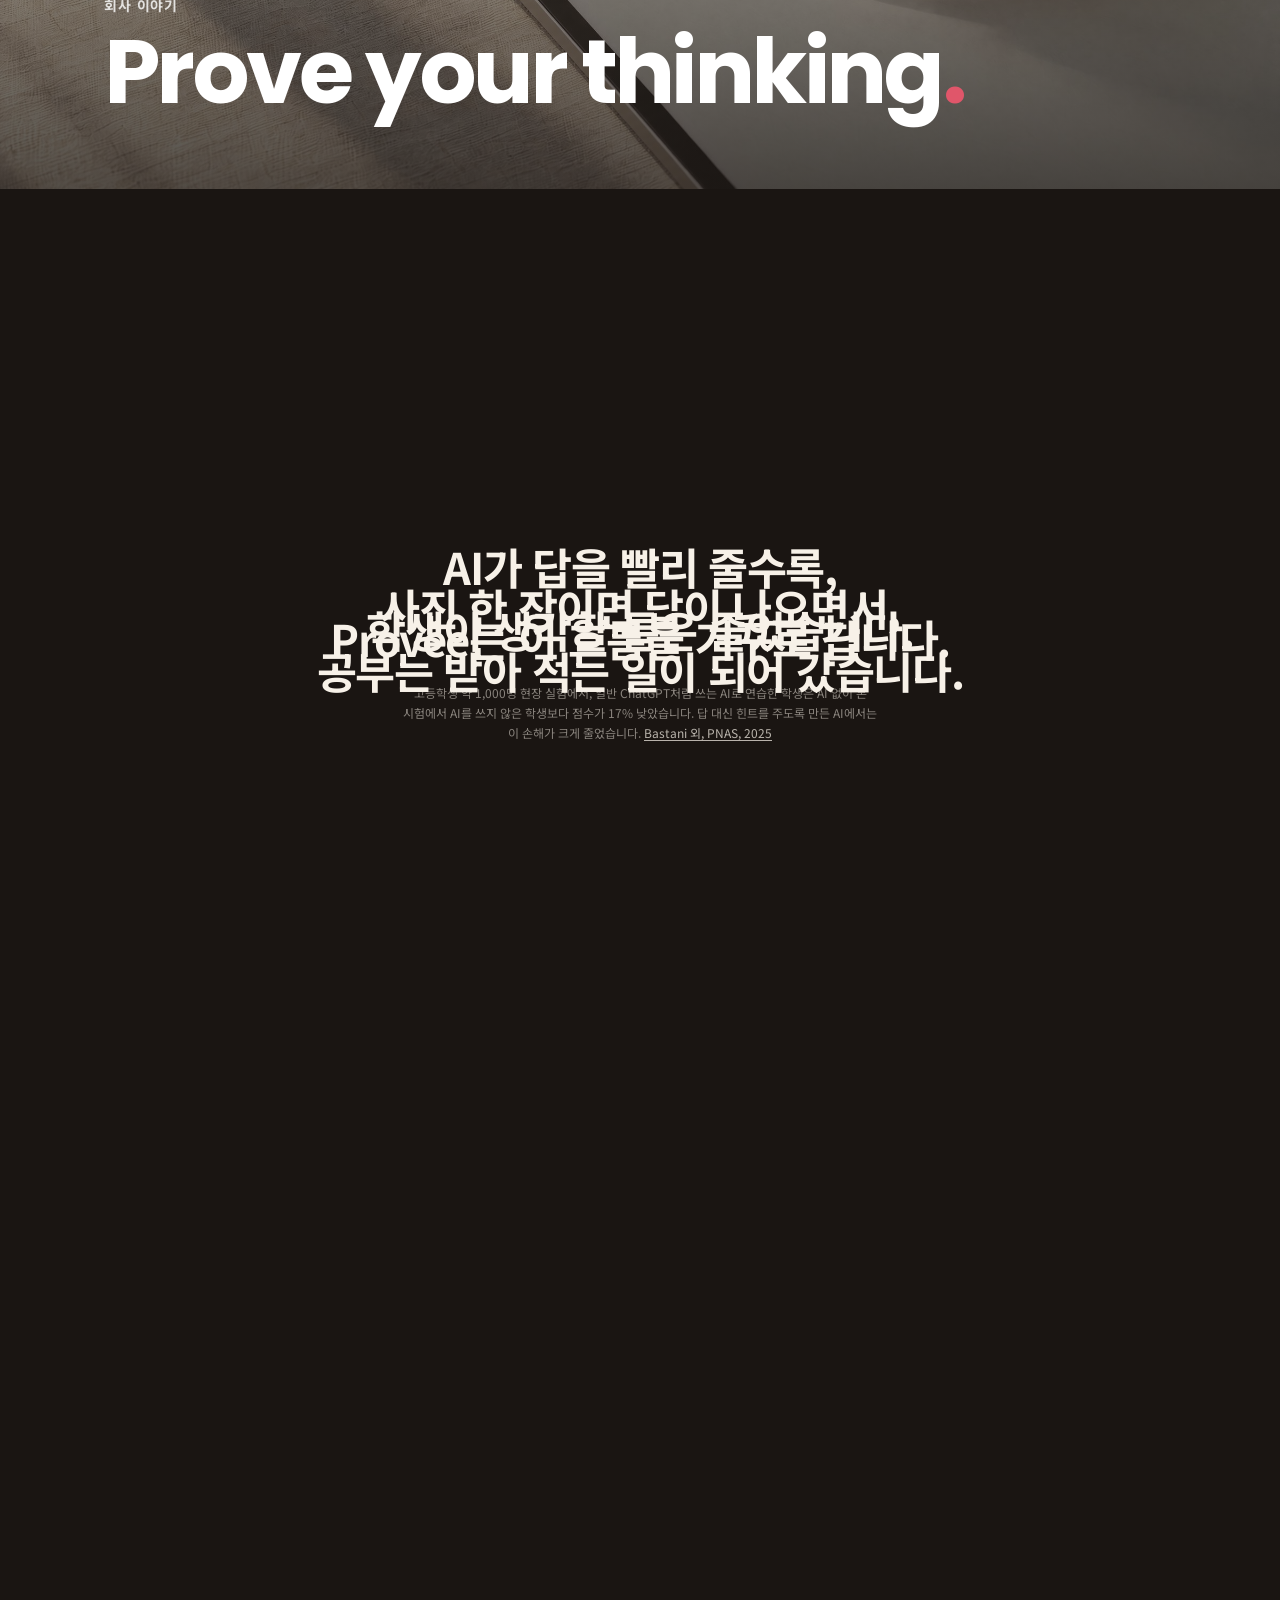
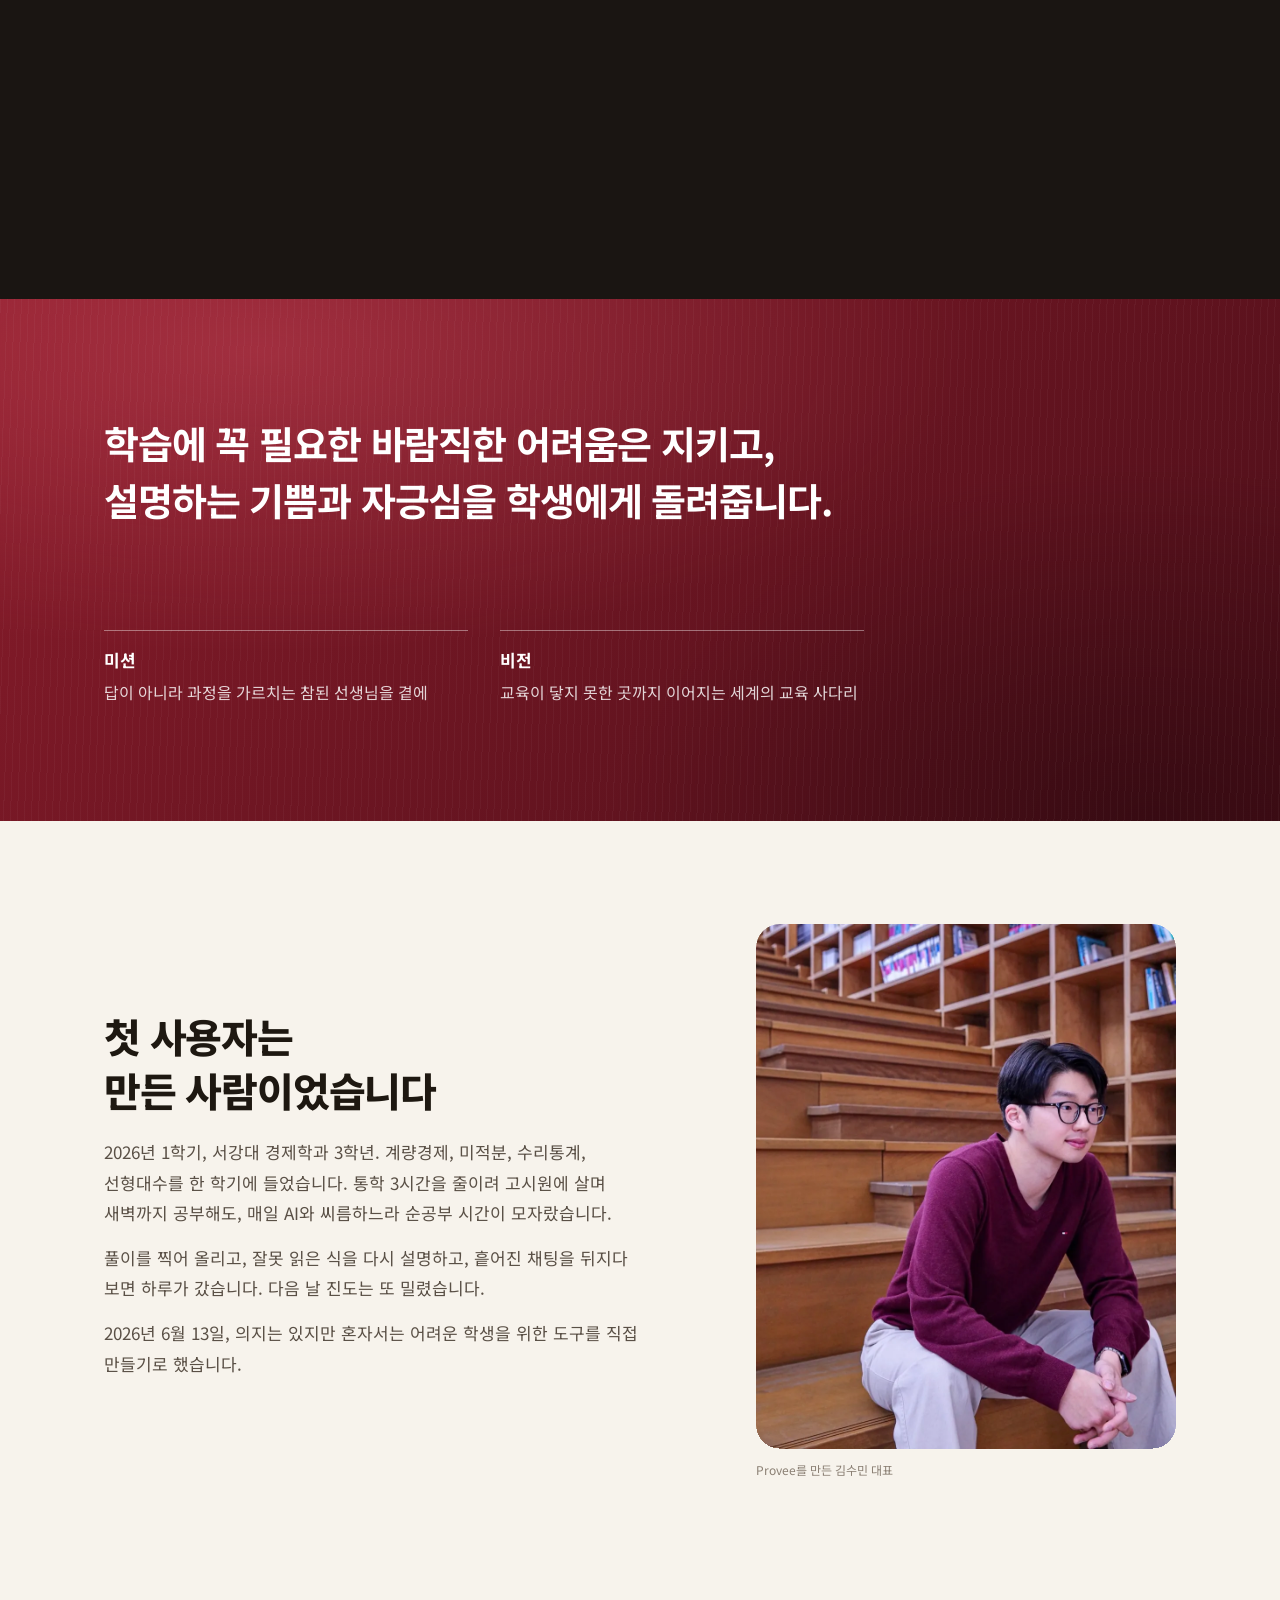
==== commit 68a3f278: "푸터에 통신판매업 신고번호(2026-와부조안-0335) 추가, 영문판 포함 Co-Authored-By: Claude Fable 5.1 <noreply@anthropic.com>" ====
--- a/index.html
+++ b/index.html
@@ -1688,7 +1688,7 @@
     <nav aria-label="기능"><h4>기능</h4><a href="#f-input">필기 입력</a><a href="#f-read">획 단위 인식</a><a href="#f-graph">바로 그리는 그래프</a><a href="#f-ask">되묻는 튜터</a><a href="#f-modes">과제 모드</a><a href="#f-note">Provee Note</a><a href="#f-ground">Provee Ground</a></nav>
     <nav aria-label="회사"><h4>회사</h4><a href="#story">회사 이야기</a><a href="#pricing">요금제</a><a href="#faq">자주 묻는 질문</a><a href="story.html">투자자 소개</a></nav>
     <nav aria-label="안내"><h4>안내</h4><a href="terms.html">이용약관</a><a href="privacy.html"><b>개인정보처리방침</b></a><a href="https://ground.provee.kr" target="_blank" rel="noopener">Provee Ground</a><a href="guide/math-ai">수학 AI 가이드</a></nav>
-    <small class="f0">타이니닷츠 주식회사 · 대표 김수민 · 사업자등록번호 863-86-04060<br>경기도 남양주시 와부읍 수레로116번길 16, 4층 402-340A호 · © 2026 타이니닷츠</small>
+    <small class="f0">타이니닷츠 주식회사 · 대표 김수민 · 사업자등록번호 863-86-04060 · 통신판매업신고 2026-와부조안-0335<br>경기도 남양주시 와부읍 수레로116번길 16, 4층 402-340A호 · © 2026 타이니닷츠</small>
   </div>
 </footer>
 
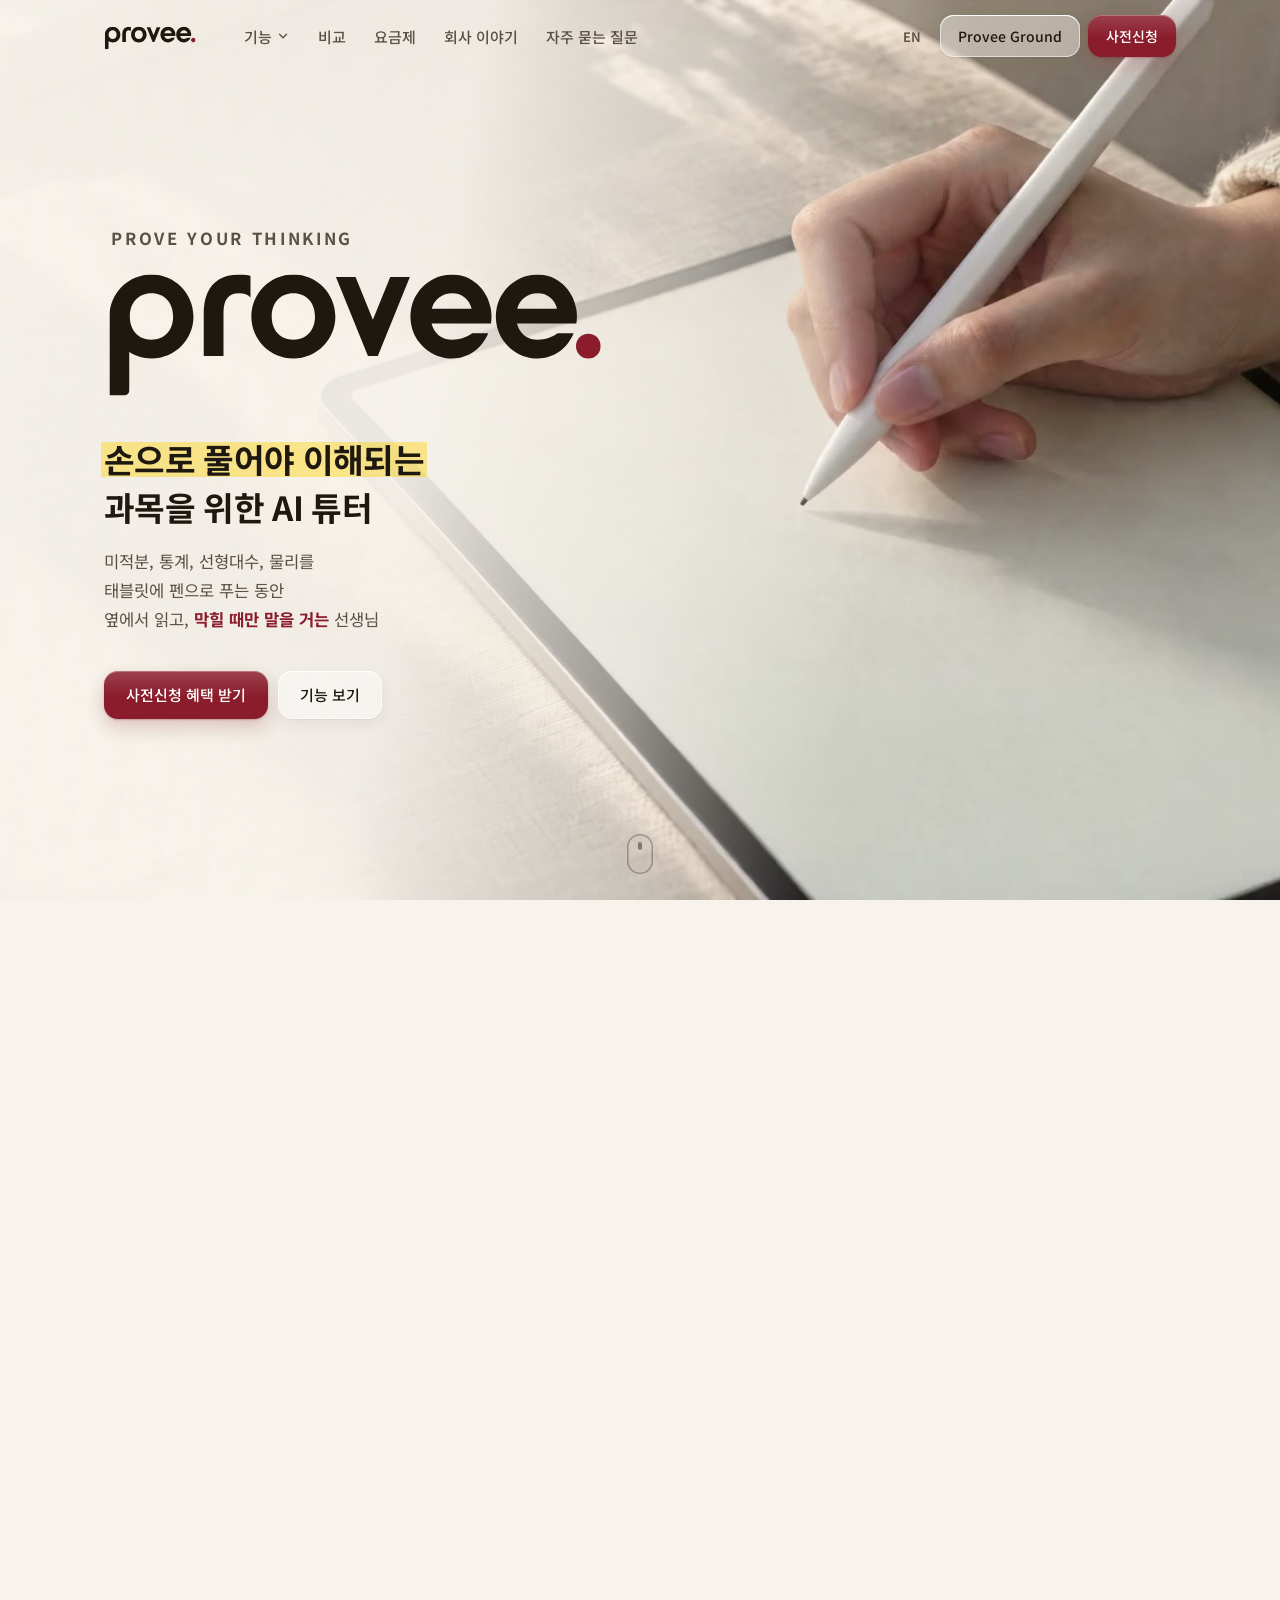
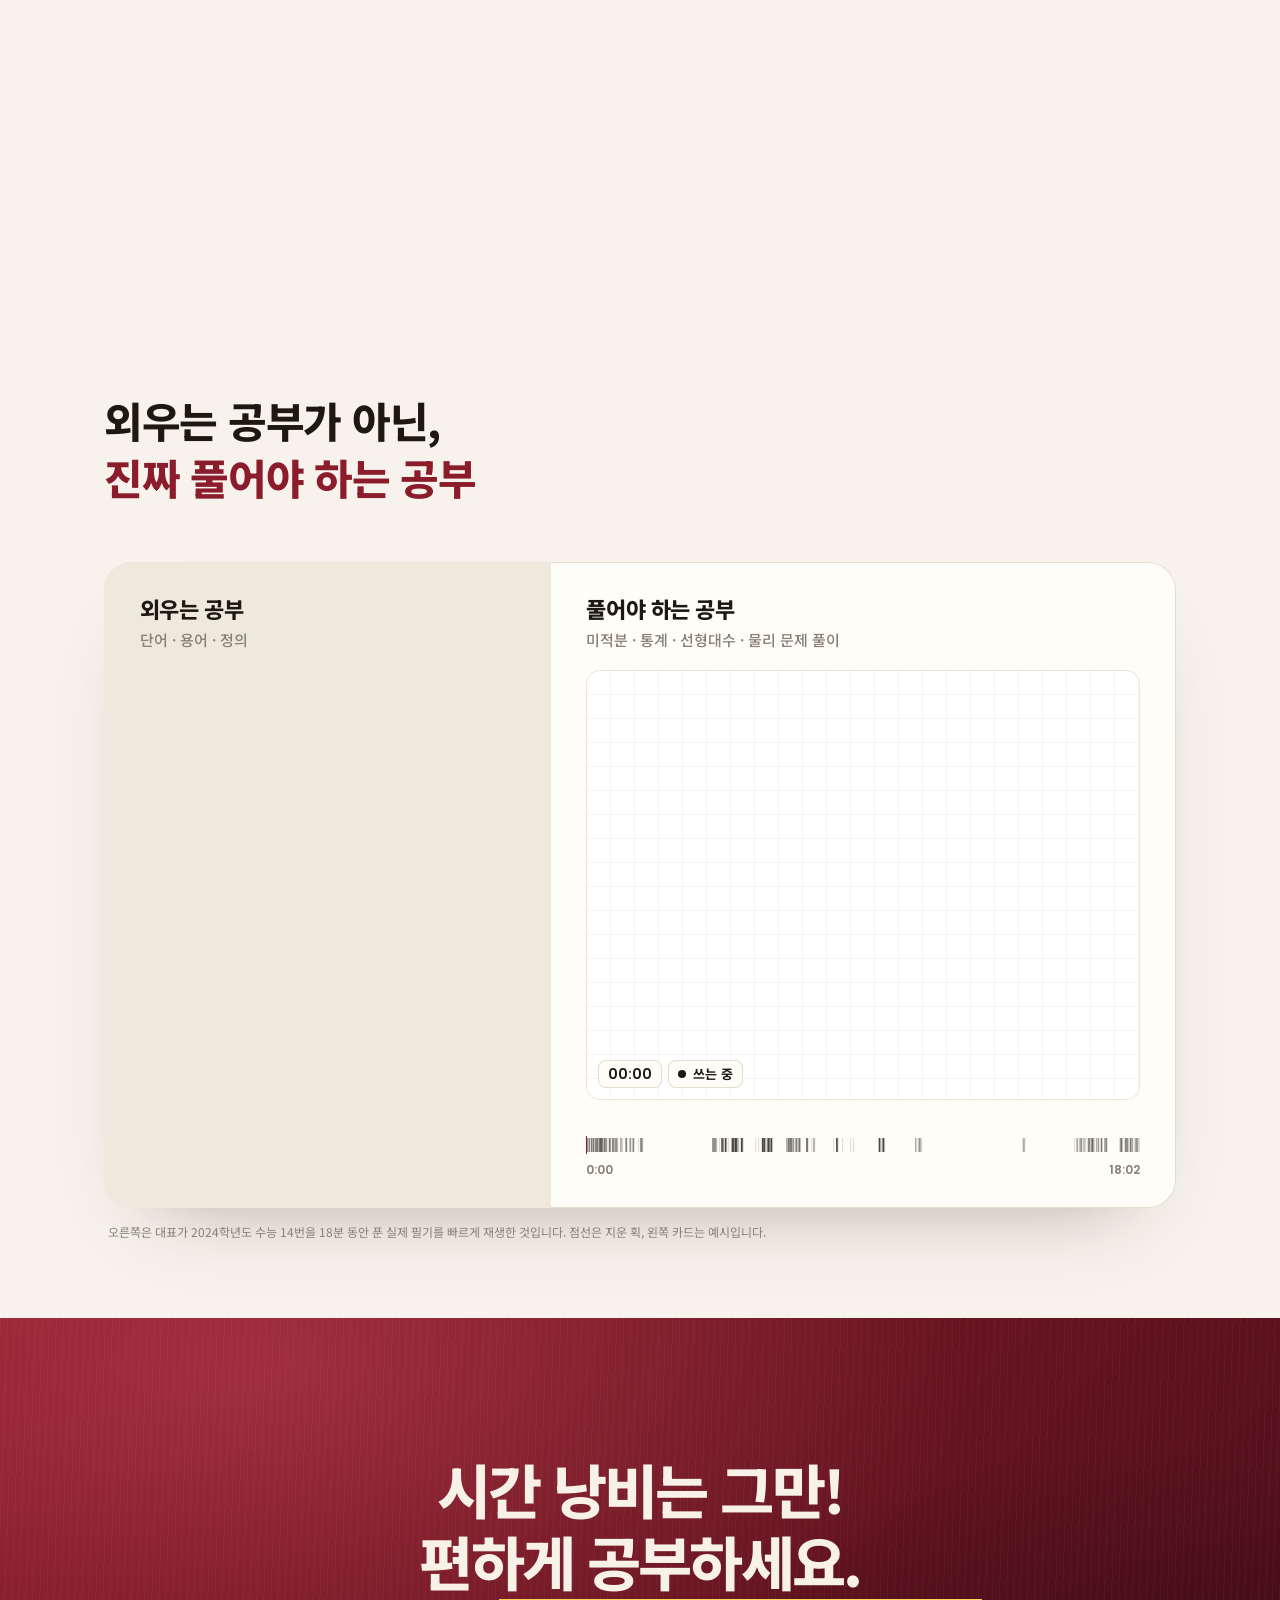
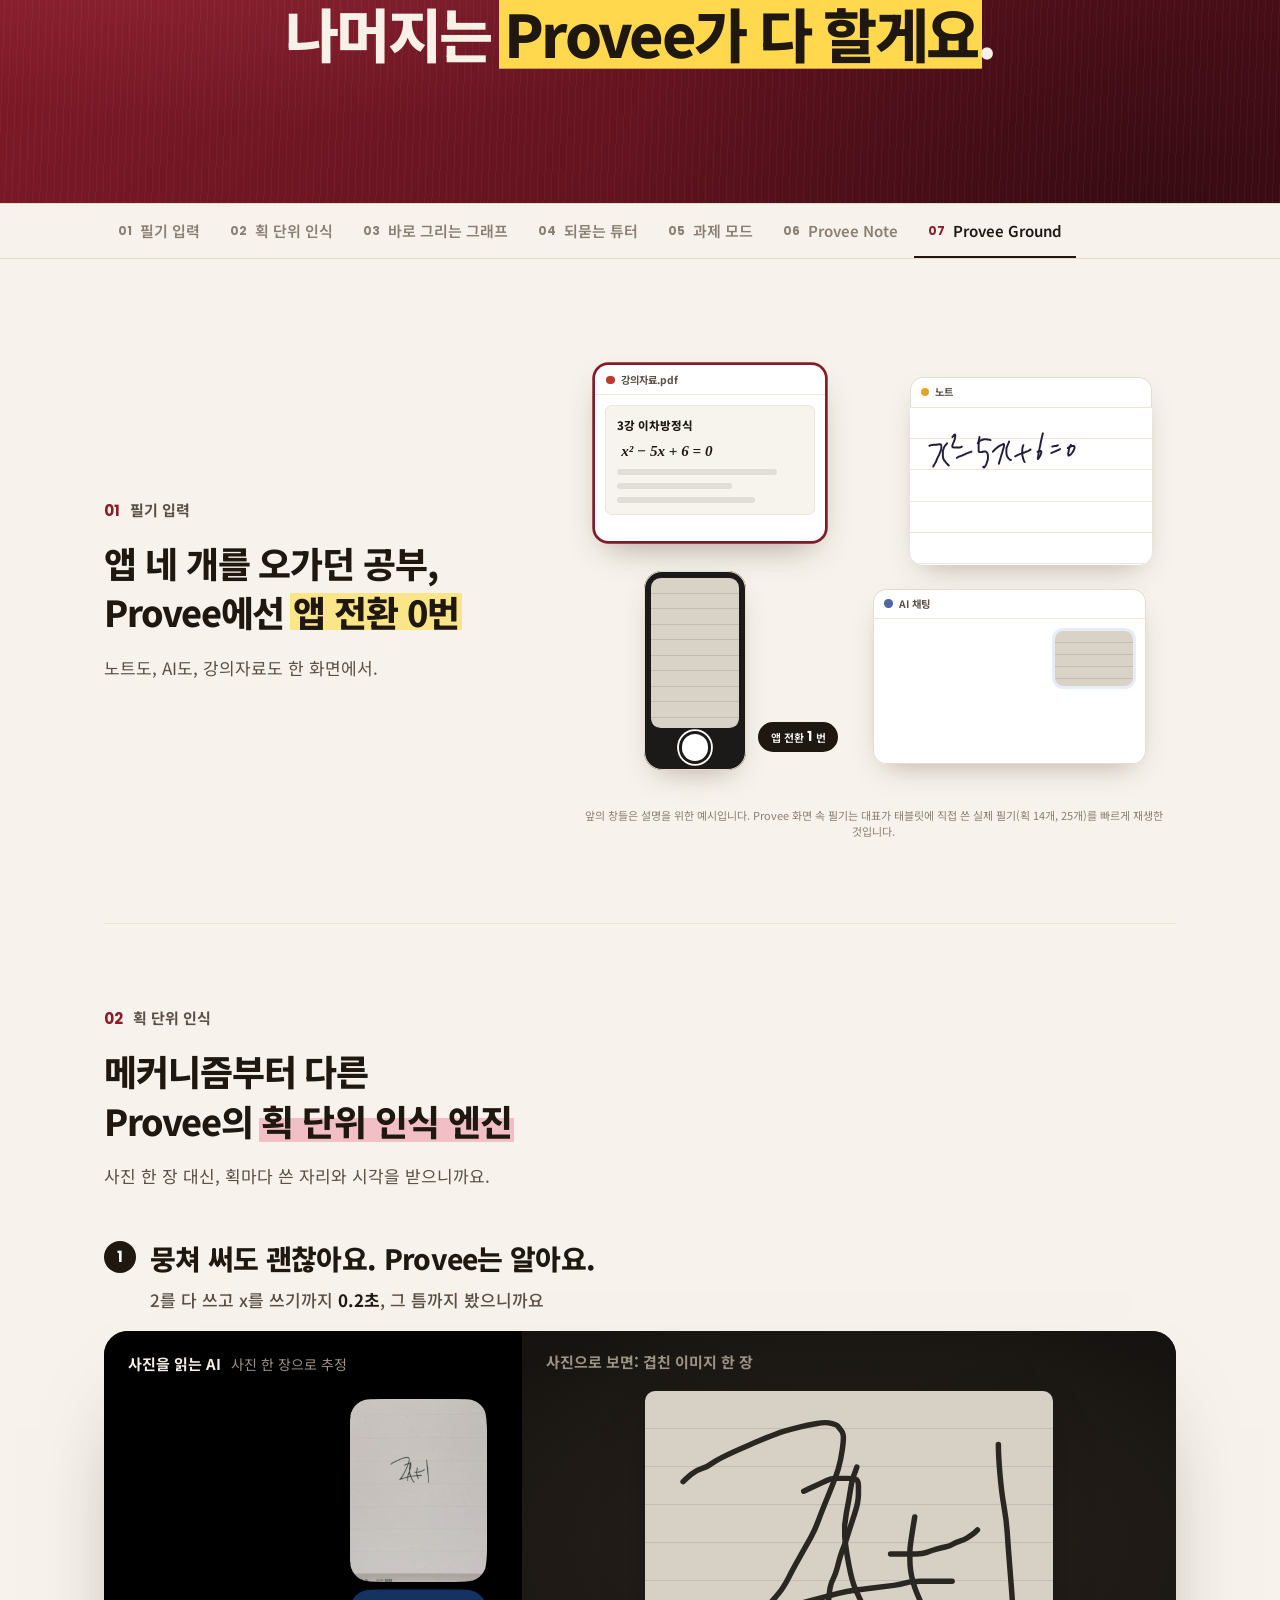
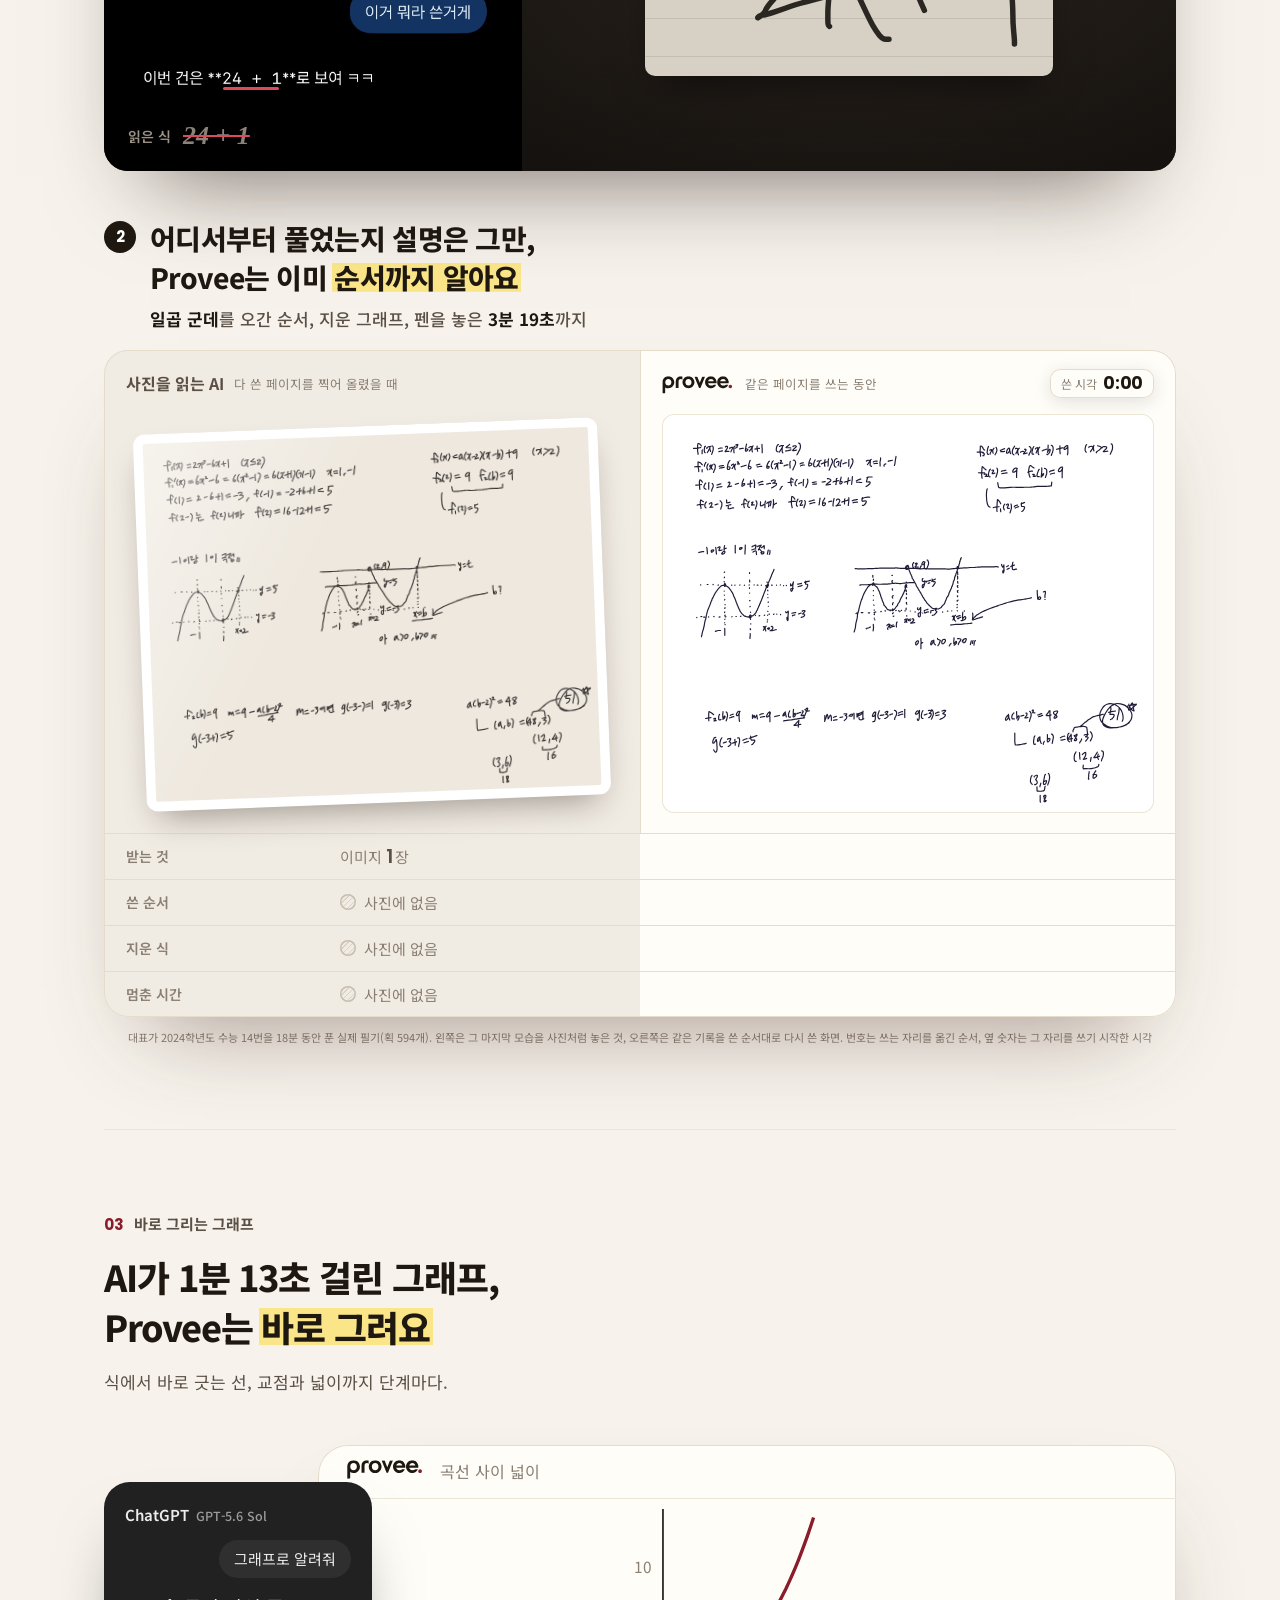
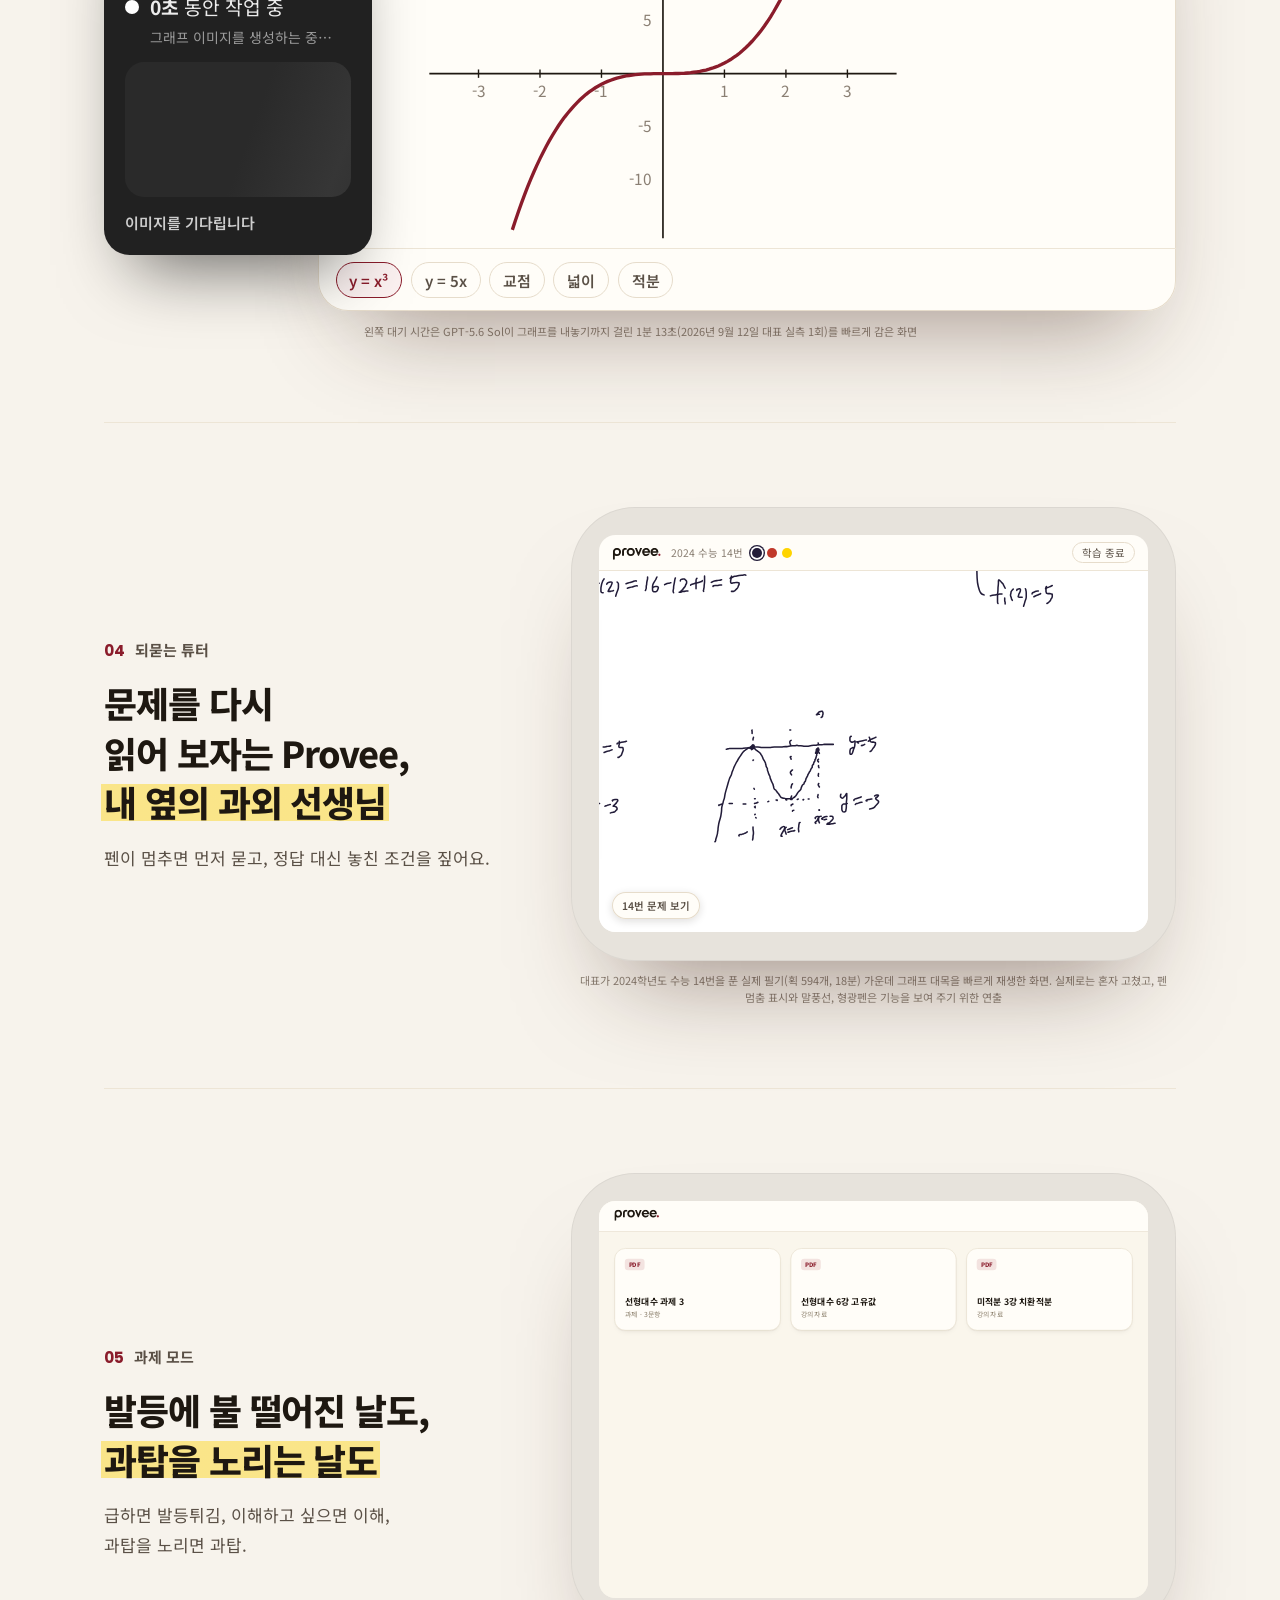
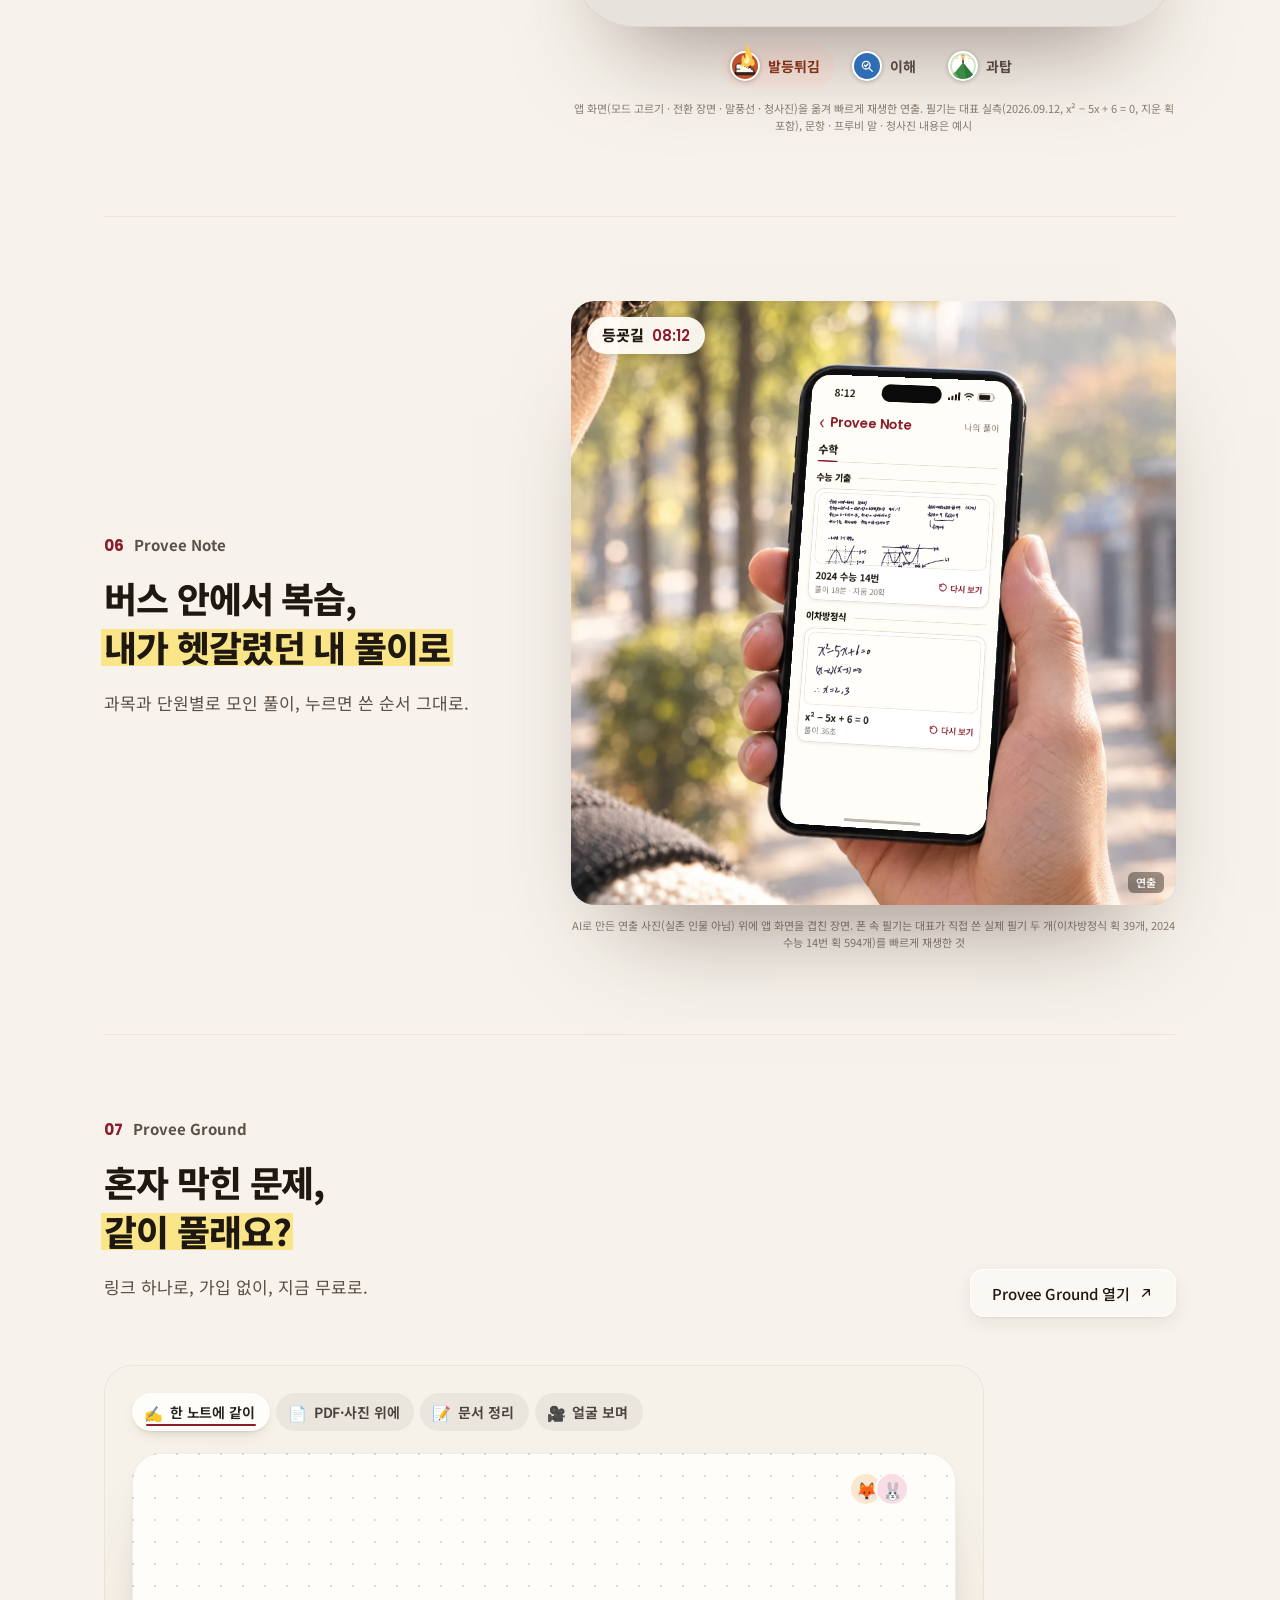
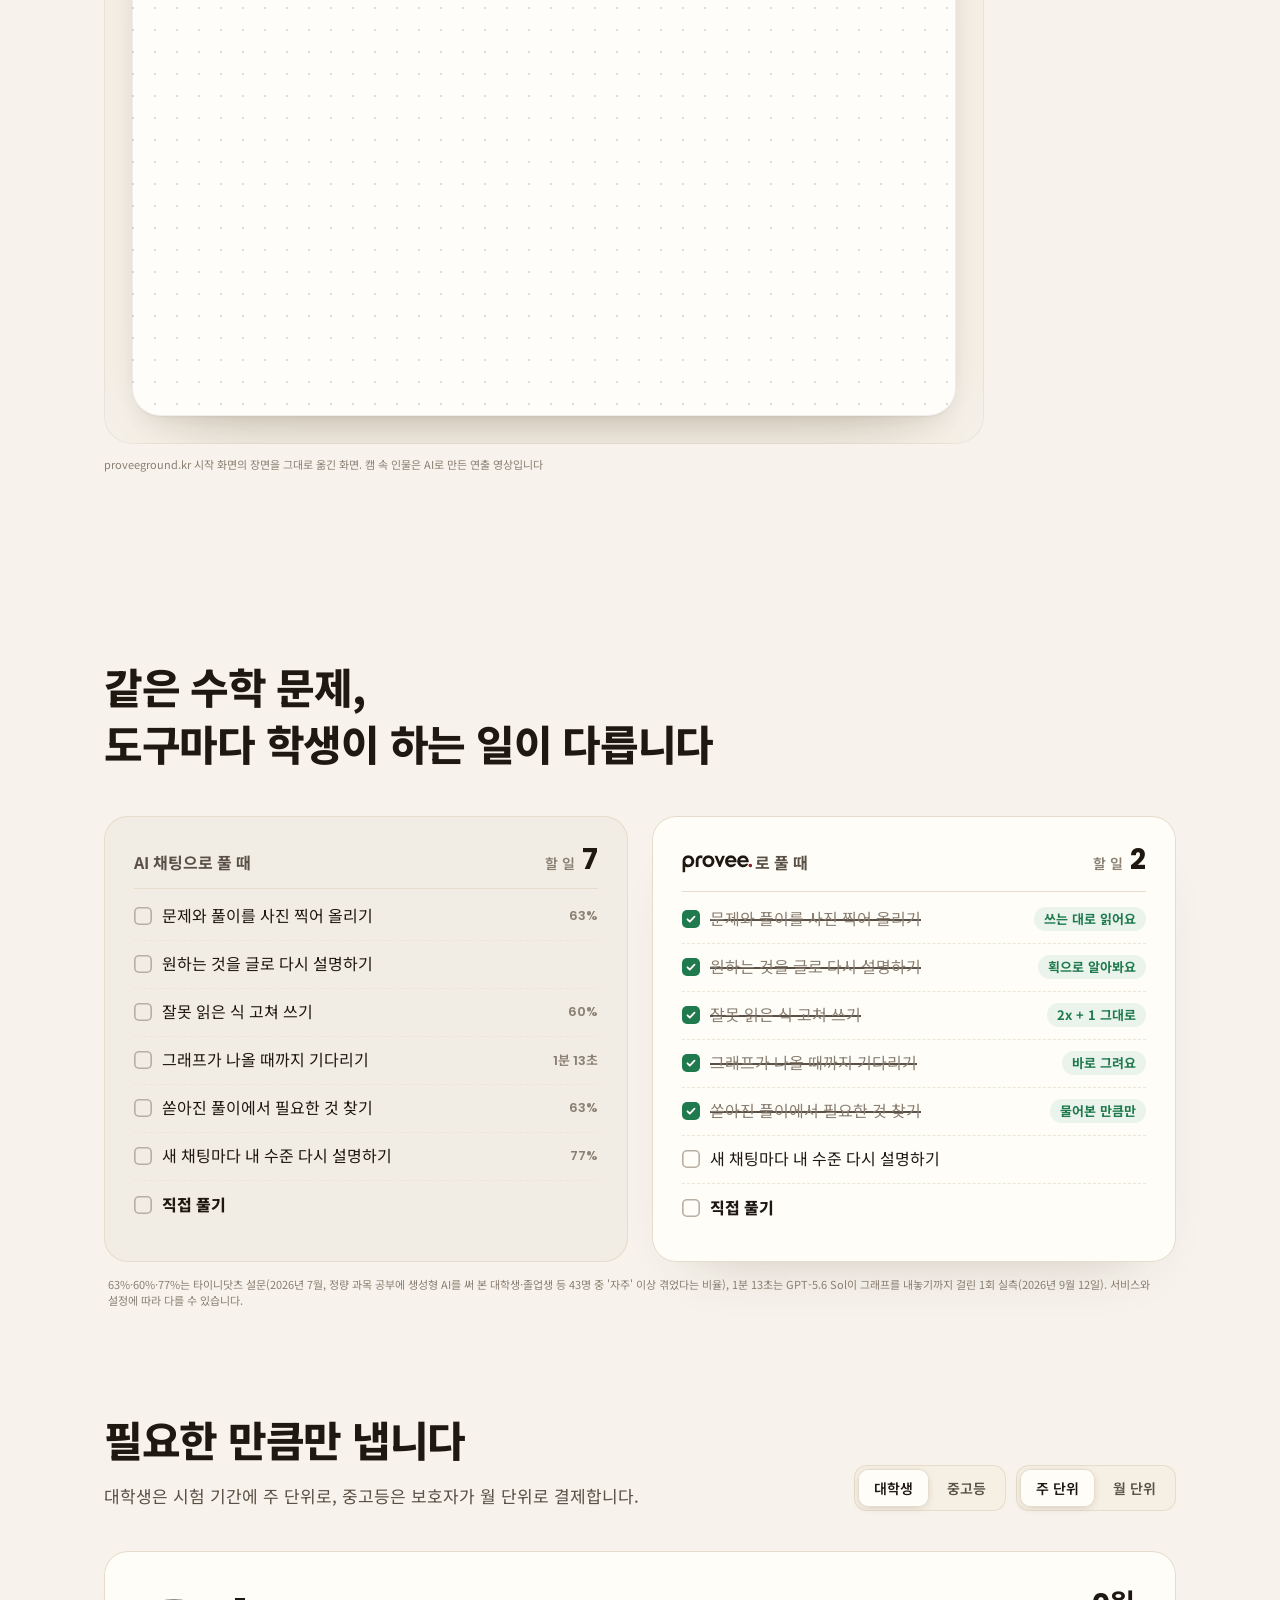
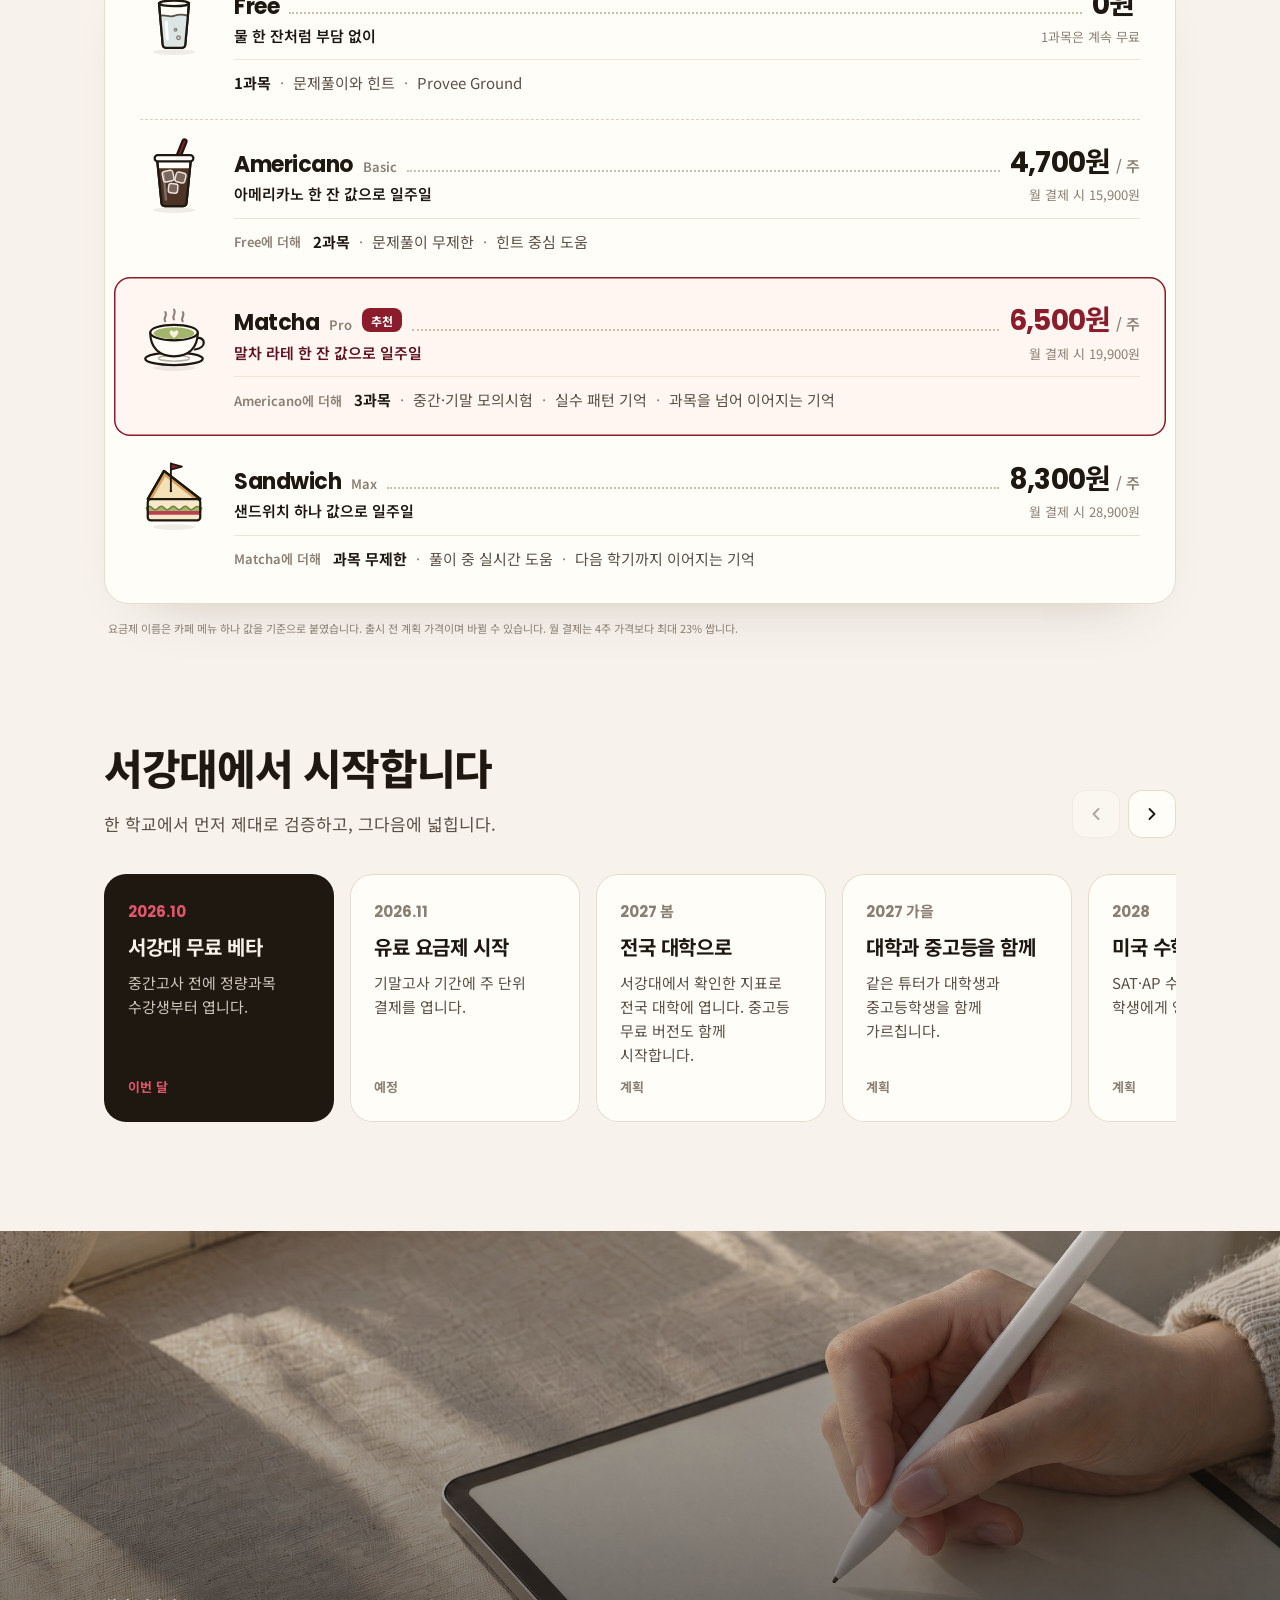
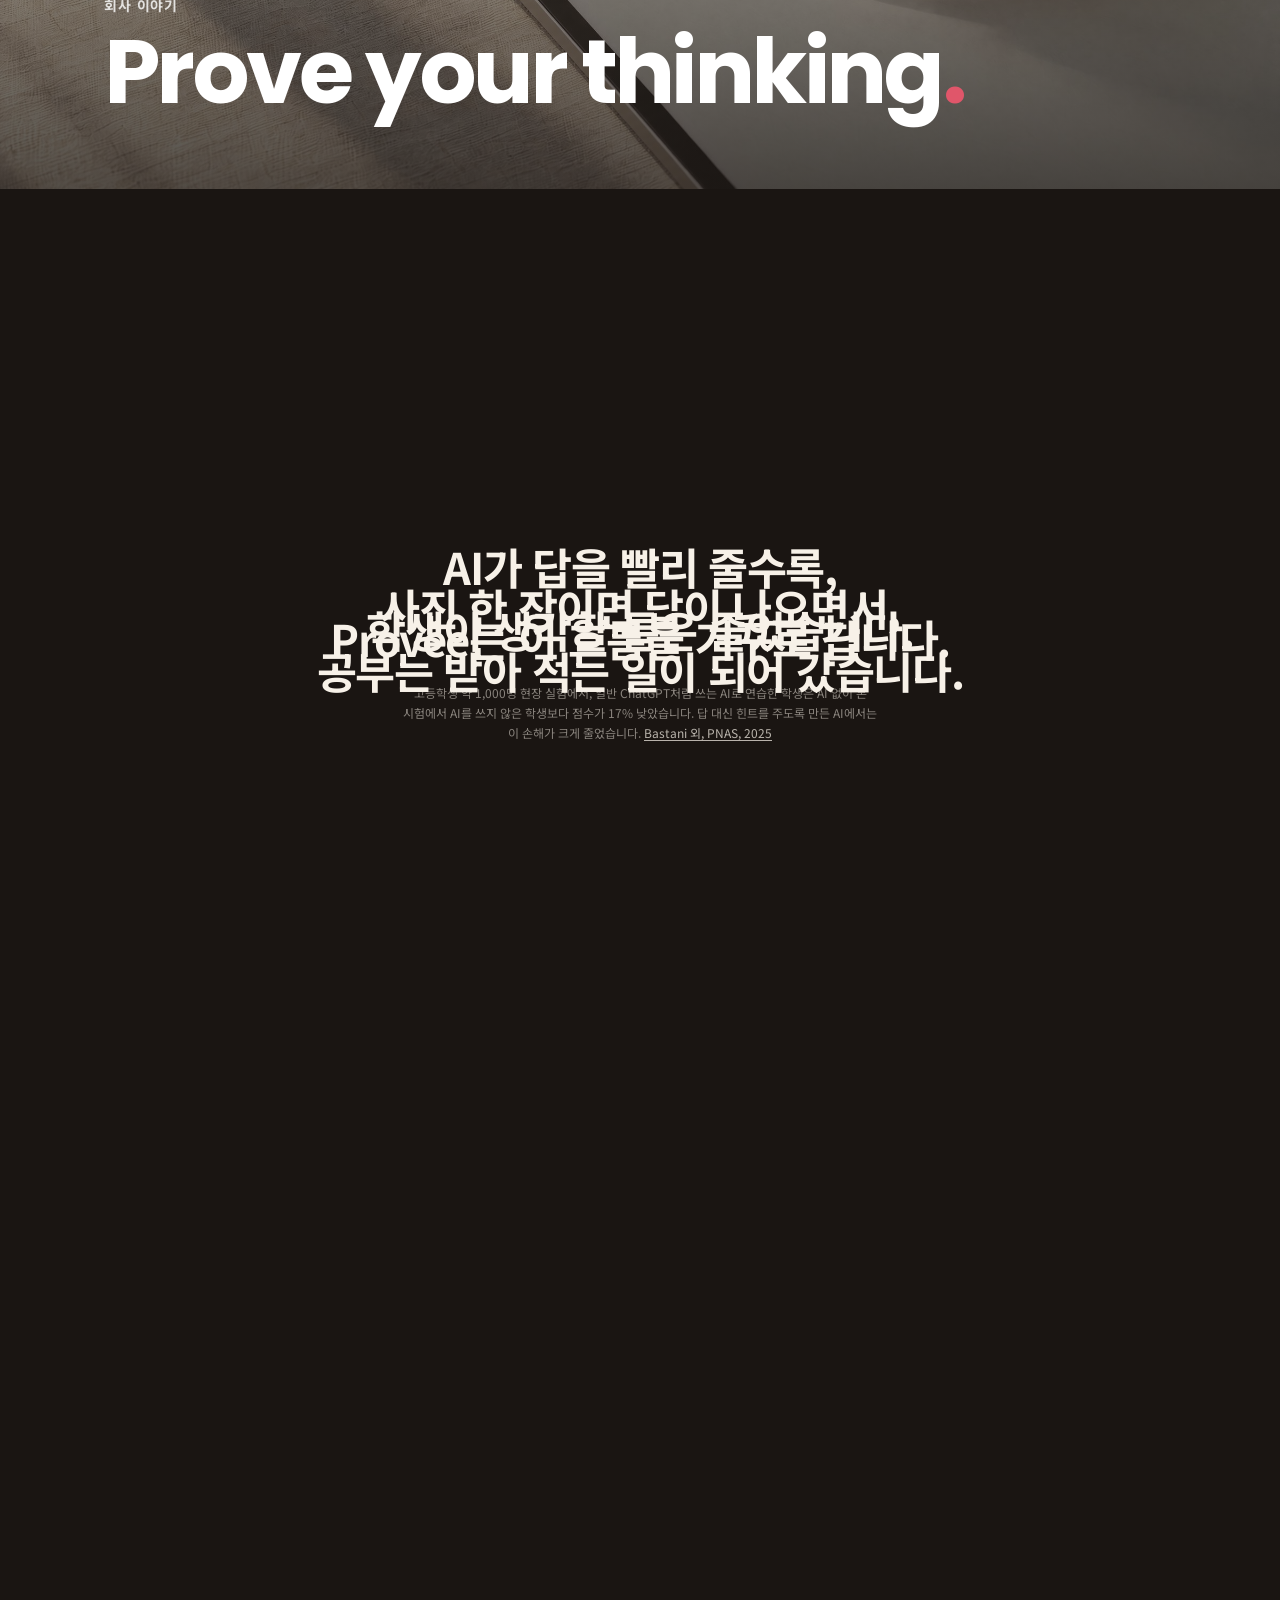
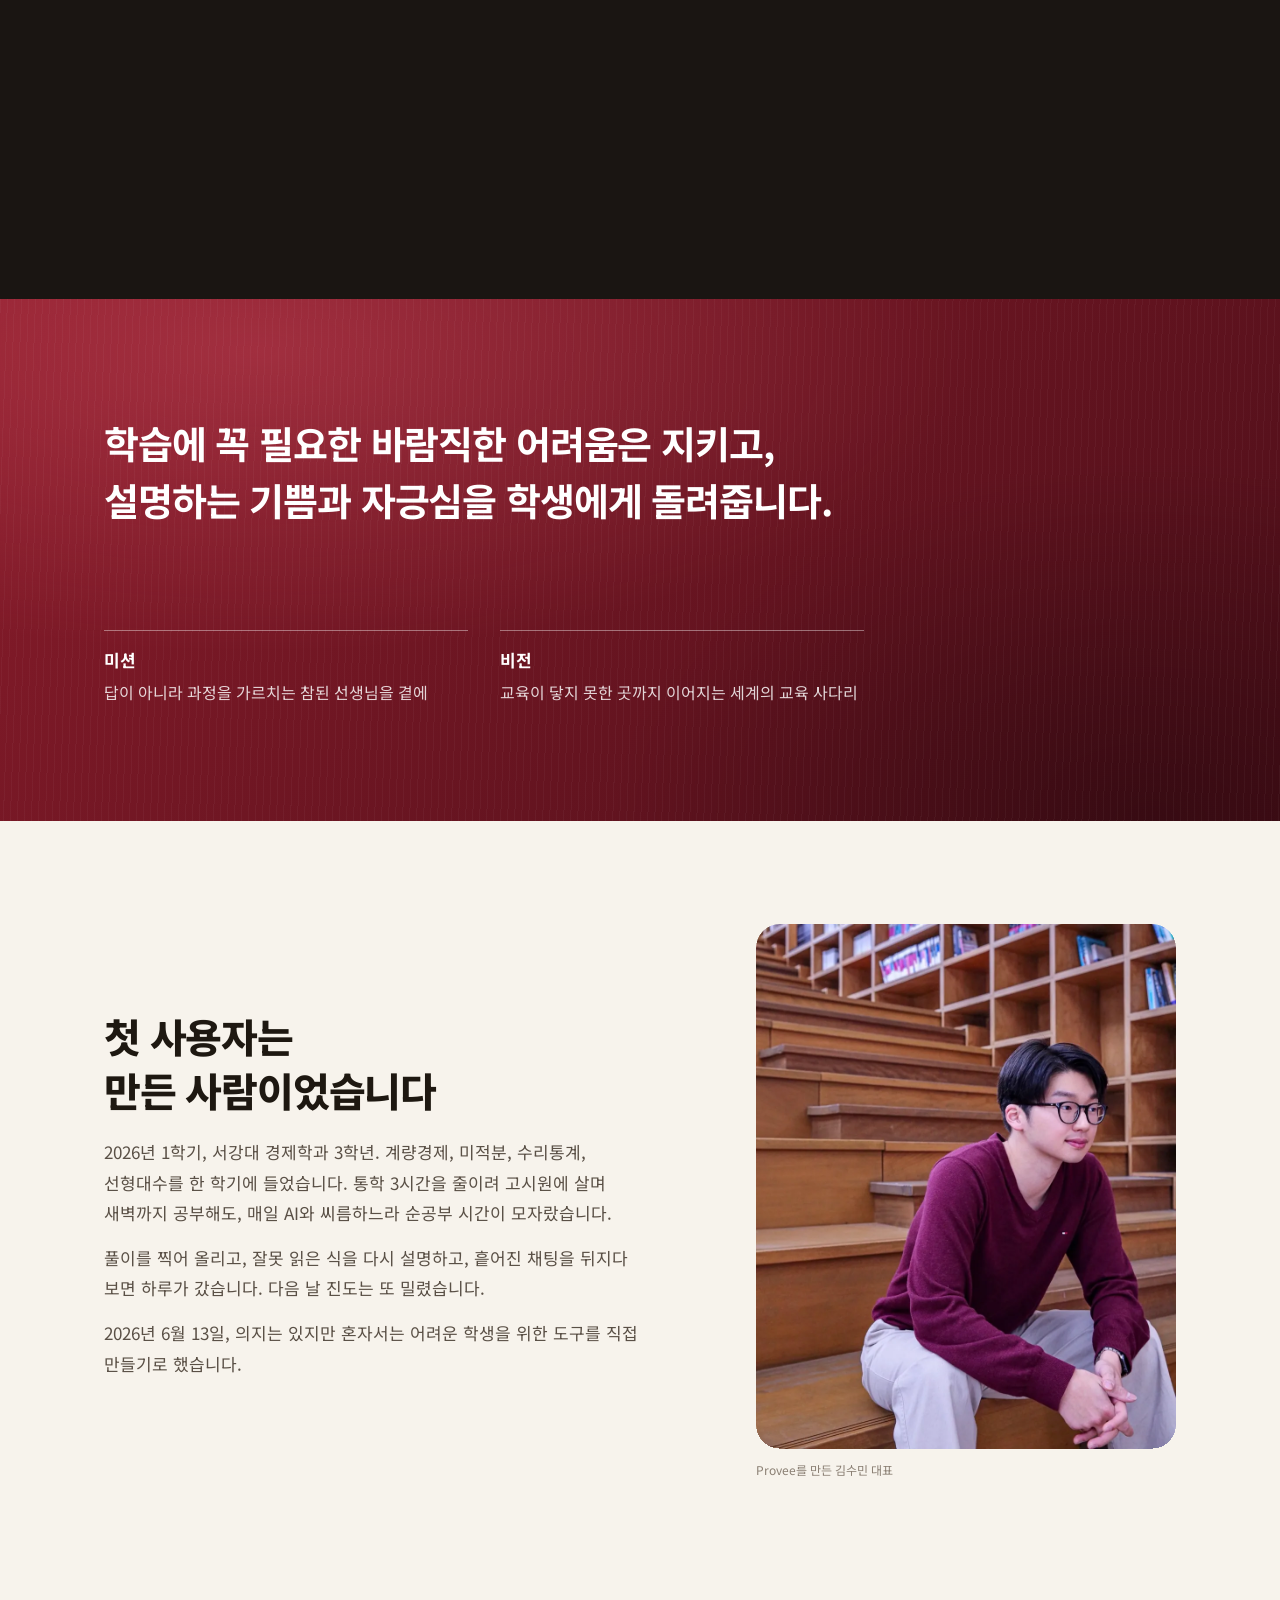
==== commit 93d9dbea: "seo: 제목·설명에 "프루비", Ground 링크를 proveeground.kr 로 대표 11/20 "프루비해야지". 구글에서 '프루비'를 치면 FRUVY·Pruvie·같은 이름" ====
--- a/index.html
+++ b/index.html
@@ -3,7 +3,7 @@
 <head>
 <meta charset="utf-8">
 <meta name="viewport" content="width=device-width, initial-scale=1, viewport-fit=cover">
-<meta name="description" content="Provee | 손으로 푸는 과정을 읽고, 답 대신 되물어 스스로 풀게 돕는 수학 AI 튜터">
+<meta name="description" content="Provee(프루비) | 손으로 푸는 과정을 읽고, 답 대신 되물어 스스로 풀게 돕는 수학 AI 튜터">
 <link rel="canonical" href="https://provee.kr/">
 <meta name="naver-site-verification" content="380838b01038875e66f876c62305df5bd0bb6a5b">
 <!-- 검색엔진·AI 답변용 정보. FAQ는 아래 #faq 화면 글과 똑같아야 한다(바꾸면 같이 바꾸기, 2026-10-19 SEO) -->
@@ -12,7 +12,7 @@
 <meta property="og:url" content="https://provee.kr/">
 <meta property="og:site_name" content="Provee">
 <meta property="og:locale" content="ko_KR">
-<meta property="og:title" content="Provee | 손으로 풀어야 이해되는 과목을 위한 AI 튜터">
+<meta property="og:title" content="Provee(프루비) | 손으로 풀어야 이해되는 과목을 위한 AI 튜터">
 <meta property="og:description" content="미적분, 통계, 선형대수, 물리를 펜으로 푸는 동안 옆에서 읽고, 막힐 때만 말을 거는 선생님. 10월, 서강대에서 먼저 엽니다.">
 <meta property="og:image" content="https://provee.kr/assets/brand/og-cover-3.jpg">
 <meta property="og:image:width" content="1200">
@@ -23,7 +23,7 @@
 <link rel="apple-touch-icon" href="assets/brand/apple-touch-icon.png">
 <script src="i18n/en.js" defer></script>
 <script>(function(){try{var q=location.search.match(/[?&]lang=(en|ko)\b/),h=document.documentElement,st;if(q?q[1]==="en":localStorage.getItem("provee.lang")==="en"){st=document.createElement("style");st.textContent="html.i18n-wait body{visibility:hidden}";document.head.appendChild(st);h.classList.add("i18n-wait");setTimeout(function(){h.classList.remove("i18n-wait")},1500)}}catch(e){}})()</script>
-<title>Provee | 손으로 푸는 과목을 위한 AI 튜터</title>
+<title>Provee(프루비) | 손으로 푸는 과목을 위한 AI 튜터</title>
 <link rel="preconnect" href="https://fonts.googleapis.com">
 <link rel="preconnect" href="https://fonts.gstatic.com" crossorigin>
 <link rel="stylesheet" href="https://fonts.googleapis.com/css2?family=Noto+Sans+KR:wght@400;500;600;700;800&family=Poppins:wght@600;700&family=Caveat:wght@600;700&display=swap">
@@ -1385,7 +1385,7 @@
     </ul>
     <div class="hdr-r">
       <button class="lang-b" type="button" data-lang translate="no" lang="en" aria-label="View in English">EN</button>
-      <a class="btn btn-l" href="https://ground.provee.kr" target="_blank" rel="noopener">Provee Ground</a>
+      <a class="btn btn-l" href="https://proveeground.kr" target="_blank" rel="noopener">Provee Ground</a>
       <a class="btn btn-w" href="#join">사전신청</a>
       <button class="burger" id="burger" aria-label="메뉴 열기" aria-expanded="false" aria-controls="drawer"><svg width="24" height="24" viewBox="0 0 24 24"><path d="M4 8h16M4 16h16" stroke="currentColor" stroke-width="2" stroke-linecap="round"/></svg></button>
     </div>
@@ -1397,7 +1397,7 @@
     <div class="sub"><a href="#f-input"><small>01</small>필기 입력</a><a href="#f-read"><small>02</small>획 단위 인식</a><a href="#f-graph"><small>03</small>바로 그리는 그래프</a><a href="#f-ask"><small>04</small>되묻는 튜터</a><a href="#f-modes"><small>05</small>과제 모드</a><a href="#f-note"><small>06</small>Provee Note</a><a href="#f-ground"><small>07</small>Provee Ground</a></div>
   </details>
   <a class="l" href="#compare">비교</a><a class="l" href="#pricing">요금제</a><a class="l" href="#story">회사 이야기</a><a class="l" href="#faq">자주 묻는 질문</a>
-  <div class="d-cta"><a class="btn btn-w" href="#join">사전신청 혜택 받기</a><a class="btn btn-l" href="https://ground.provee.kr" target="_blank" rel="noopener">Provee Ground 열기</a></div>
+  <div class="d-cta"><a class="btn btn-w" href="#join">사전신청 혜택 받기</a><a class="btn btn-l" href="https://proveeground.kr" target="_blank" rel="noopener">Provee Ground 열기</a></div>
 </nav>
 
 <main id="top">
@@ -1524,7 +1524,7 @@
         <span class="fk"><b>07</b>Provee Ground</span>
         <h3>혼자 막힌 문제,<br><mark class="f-hl">같이 풀래요?</mark></h3>
         <p>링크 하나로, 가입 없이, 지금 무료로.</p>
-        <div class="f-side"><a class="btn btn-l" href="https://ground.provee.kr" target="_blank" rel="noopener">Provee Ground 열기<svg width="16" height="16" viewBox="0 0 24 24" aria-hidden="true"><path d="M7 17L17 7M9 7h8v8" fill="none" stroke="currentColor" stroke-width="2" stroke-linecap="round" stroke-linejoin="round"/></svg></a></div>
+        <div class="f-side"><a class="btn btn-l" href="https://proveeground.kr" target="_blank" rel="noopener">Provee Ground 열기<svg width="16" height="16" viewBox="0 0 24 24" aria-hidden="true"><path d="M7 17L17 7M9 7h8v8" fill="none" stroke="currentColor" stroke-width="2" stroke-linecap="round" stroke-linejoin="round"/></svg></a></div>
       </div>
       <div class="f-vis" data-scene="ground"></div>
     </div>
@@ -1657,7 +1657,7 @@
       <details><summary>어떤 과목을 다루나요?<i aria-hidden="true"></i></summary><div class="ans">미적분, 통계, 선형대수, 계량경제, 물리처럼 손으로 풀며 배우는 과목입니다. 첫 학기는 서강대 정량과목에 맞춰 엽니다.</div></details>
       <details><summary>답은 바로 알려 주지 않나요?<i aria-hidden="true"></i></summary><div class="ans">막힌 곳에서 먼저 되묻습니다. 그래도 어려우면 힌트를 한 단계씩 더 주고, 해설을 본 뒤에는 스스로 설명해 보게 합니다.</div></details>
       <details><summary>내 필기 기록은 어디에 쓰이나요?<i aria-hidden="true"></i></summary><div class="ans">복습 재생과 막힌 곳을 찾는 데 씁니다. 자세한 처리 방식은 <a href="privacy.html">개인정보처리방침</a>에 적어 두었습니다.</div></details>
-      <details><summary>Provee Ground는 무료인가요?<i aria-hidden="true"></i></summary><div class="ans">네. 링크 하나로 누구나 들어올 수 있습니다. 모두 나가면 방은 10분 뒤 사라지고 기록은 남지 않습니다. <a href="https://ground.provee.kr" target="_blank" rel="noopener">지금 열어 보기</a></div></details>
+      <details><summary>Provee Ground는 무료인가요?<i aria-hidden="true"></i></summary><div class="ans">네. 링크 하나로 누구나 들어올 수 있습니다. 모두 나가면 방은 10분 뒤 사라지고 기록은 남지 않습니다. <a href="https://proveeground.kr" target="_blank" rel="noopener">지금 열어 보기</a></div></details>
       <details><summary>가격은 얼마인가요?<i aria-hidden="true"></i></summary><div class="ans">대학생은 1과목을 무료로 쓰고, 유료 요금제는 주 4,700원부터입니다. <a href="#pricing">요금제 보기</a></div></details>
     </div>
   </div>
@@ -1677,7 +1677,7 @@
       <label class="pre-ok"><input id="preAgree" type="checkbox"> <span>(필수) 사전신청 혜택 메일을 보내기 위해 이메일을 받고, 2026년 11월 30일에 지웁니다. <a href="privacy.html#prereg" target="_blank" rel="noopener">개인정보처리방침</a></span></label>
       <p class="pre-msg" id="preMsg" role="status" aria-live="polite"></p>
     </form>
-    <a class="pre-alt" href="https://ground.provee.kr" target="_blank" rel="noopener">지금은 Provee Ground를 무료로 써 볼 수 있어요</a>
+    <a class="pre-alt" href="https://proveeground.kr" target="_blank" rel="noopener">지금은 Provee Ground를 무료로 써 볼 수 있어요</a>
   </div>
 </section>
 </main>
@@ -1687,8 +1687,8 @@
     <div class="f0"><span class="wm"><svg class="pv-wm" viewBox="20.48 20.48 872.45 215.04" role="img" aria-label="provee."><use href="#pv-wm"/></svg></span><p style="margin:10px 0 0">손으로 풀어야 이해되는 과목을 위한 AI 튜터</p></div>
     <nav aria-label="기능"><h4>기능</h4><a href="#f-input">필기 입력</a><a href="#f-read">획 단위 인식</a><a href="#f-graph">바로 그리는 그래프</a><a href="#f-ask">되묻는 튜터</a><a href="#f-modes">과제 모드</a><a href="#f-note">Provee Note</a><a href="#f-ground">Provee Ground</a></nav>
     <nav aria-label="회사"><h4>회사</h4><a href="#story">회사 이야기</a><a href="#pricing">요금제</a><a href="#faq">자주 묻는 질문</a><a href="story.html">투자자 소개</a></nav>
-    <nav aria-label="안내"><h4>안내</h4><a href="terms.html">이용약관</a><a href="privacy.html"><b>개인정보처리방침</b></a><a href="https://ground.provee.kr" target="_blank" rel="noopener">Provee Ground</a><a href="guide/math-ai">수학 AI 가이드</a></nav>
-    <small class="f0">타이니닷츠 주식회사 · 대표 김수민 · 사업자등록번호 863-86-04060 · 통신판매업신고 2026-와부조안-0335<br>경기도 남양주시 와부읍 수레로116번길 16, 4층 402-340A호 · © 2026 타이니닷츠</small>
+    <nav aria-label="안내"><h4>안내</h4><a href="terms.html">이용약관</a><a href="privacy.html"><b>개인정보처리방침</b></a><a href="https://proveeground.kr" target="_blank" rel="noopener">Provee Ground</a><a href="guide/math-ai">수학 AI 가이드</a></nav>
+    <small class="f0">타이니닷츠 주식회사 · 대표 김수민 · 사업자등록번호 863-86-04060<br>경기도 남양주시 와부읍 수레로116번길 16, 4층 402-340A호 · © 2026 타이니닷츠</small>
   </div>
 </footer>
 
@@ -2135,7 +2135,7 @@
       </div>
       <div class="sp-pointer"><svg><use href="#sp-ptr"/></svg></div>
     </div></div></div></div>
-</div><p class="scap">ground.provee.kr 시작 화면의 장면을 그대로 옮긴 화면. 캠 속 인물은 AI로 만든 연출 영상입니다</p>`;
+</div><p class="scap">proveeground.kr 시작 화면의 장면을 그대로 옮긴 화면. 캠 속 인물은 AI로 만든 연출 영상입니다</p>`;
   let started=false;
   return {el,stop(){},async play(ok){
     if(started)return;
